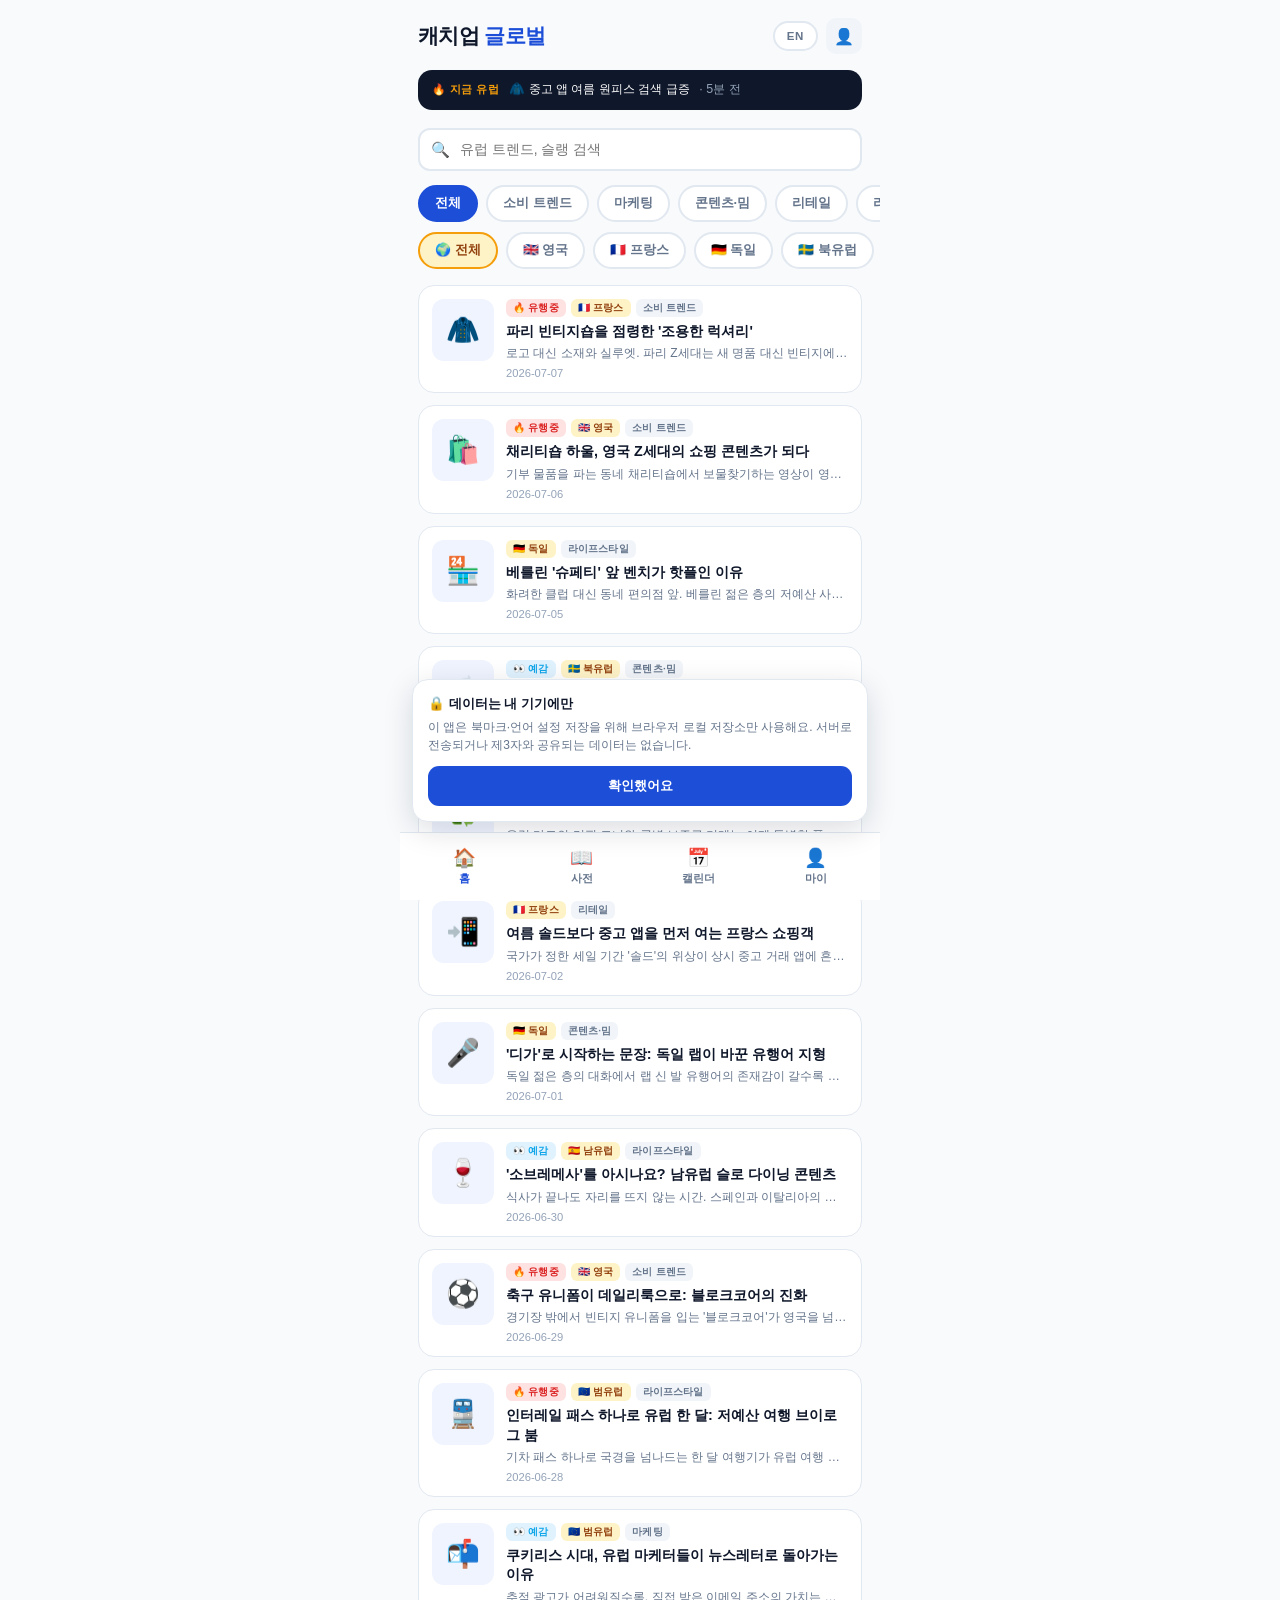
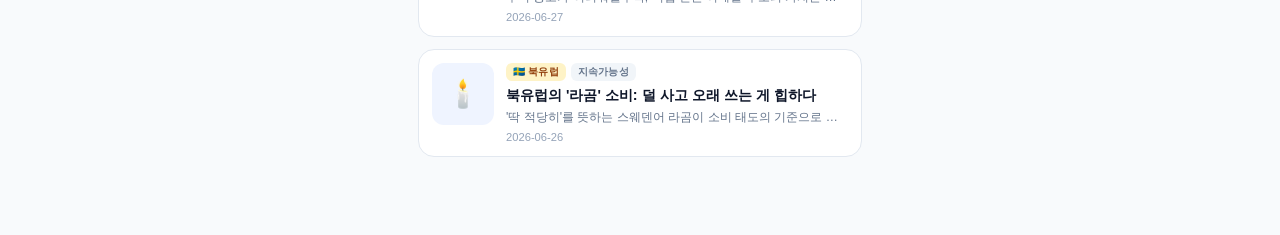
==== index.html @ 6dc8ea6e "Pivot to CatchUp Global: European trend radar with i18n and GDPR UX Reorient the app around global (" ====
<!DOCTYPE html>
<html lang="ko">
<head>
<meta charset="UTF-8"/>
<meta name="viewport" content="width=device-width,initial-scale=1.0,viewport-fit=cover"/>
<title>캐치업 글로벌 — 유럽 트렌드 레이더</title>
<link rel="manifest" href="manifest.json"/>
<meta name="theme-color" content="#1D4ED8"/>
<meta name="description" content="유럽 Z세대 트렌드를 한 곳에서 캐치업하는 글로벌 트렌드 앱. European Gen-Z trend radar."/>
<meta name="apple-mobile-web-app-capable" content="yes"/>
<link rel="icon" href="data:image/svg+xml,<svg xmlns='http://www.w3.org/2000/svg' viewBox='0 0 192 192'><rect width='192' height='192' fill='%231D4ED8' rx='40'/><circle cx='96' cy='96' r='52' fill='none' stroke='white' stroke-width='11' opacity='0.95'/><circle cx='96' cy='96' r='10' fill='white'/><path d='M96 96L138 62' stroke='white' stroke-width='11' stroke-linecap='round'/></svg>"/>
<style>
:root{
  --bg:#F8FAFC; --white:#fff; --black:#0F172A;
  --primary:#1D4ED8; --primary-dark:#1E40AF; --primary-light:#EFF4FF;
  --accent:#F59E0B; --accent-bg:#FEF3C7;
  --info:#0EA5E9; --info-bg:#E0F2FE;
  --gray:#64748B; --gray-light:#F1F5F9; --border:#E2E8F0;
  --font:-apple-system,BlinkMacSystemFont,'Apple SD Gothic Neo','Pretendard','Noto Sans KR','Segoe UI','Malgun Gothic',sans-serif;
}
*,*::before,*::after{box-sizing:border-box;margin:0;padding:0;}
body{font-family:var(--font);background:var(--bg);color:var(--black);min-height:100dvh;-webkit-font-smoothing:antialiased;}
button,input{font-family:var(--font);}
.app{max-width:480px;margin:0 auto;min-height:100dvh;background:var(--bg);display:flex;flex-direction:column;position:relative;}
.view{display:none;flex-direction:column;flex:1;padding-bottom:70px;}
.view.active{display:flex;animation:fadeUp .18s ease;}
@keyframes fadeUp{from{opacity:0;transform:translateY(6px)}to{opacity:1;transform:translateY(0)}}

/* ── HEADER / NAV ── */
.top-hd{padding:18px 18px 0;display:flex;align-items:center;justify-content:space-between;gap:8px;}
.logo{font-size:1.3rem;font-weight:800;letter-spacing:-.03em;flex:1;}
.logo span{color:var(--primary);}
.lang-btn{padding:7px 12px;border-radius:100px;border:2px solid var(--border);background:var(--white);font-size:.72rem;font-weight:800;color:var(--gray);cursor:pointer;letter-spacing:.05em;-webkit-tap-highlight-color:transparent;}
.nav-bar{background:var(--bg);padding:14px 16px 10px;display:flex;align-items:center;gap:10px;position:sticky;top:0;z-index:50;}
.back-btn,.icon-btn{width:36px;height:36px;border-radius:10px;background:var(--gray-light);border:none;cursor:pointer;display:flex;align-items:center;justify-content:center;font-size:1rem;flex-shrink:0;-webkit-tap-highlight-color:transparent;}
.icon-btn.on{background:var(--primary-light);color:var(--primary);}
.nav-title{font-size:1rem;font-weight:700;flex:1;}
.nav-spacer{flex:1;}

/* ── TICKER ── */
.ticker-wrap{margin:16px 18px 4px;background:var(--black);border-radius:14px;padding:11px 14px;display:flex;align-items:center;gap:10px;overflow:hidden;cursor:pointer;}
.ticker-label{font-size:.68rem;font-weight:700;color:var(--accent);letter-spacing:.04em;flex-shrink:0;white-space:nowrap;}
.ticker-track{flex:1;overflow:hidden;position:relative;height:18px;}
.ticker-item{position:absolute;inset:0;color:#fff;font-size:.78rem;font-weight:500;white-space:nowrap;overflow:hidden;text-overflow:ellipsis;opacity:0;transition:opacity .4s ease;}
.ticker-item.show{opacity:1;}
.ticker-time{color:#94A3B8;margin-left:6px;}

/* ── SEARCH ── */
.search-area{padding:14px 18px 0;display:flex;gap:8px;}
.search-wrap{flex:1;position:relative;}
.search-inp{width:100%;padding:12px 14px 12px 40px;border-radius:12px;border:2px solid var(--border);font-size:.86rem;background:var(--white);color:var(--black);outline:none;transition:border-color .2s;}
.search-inp:focus{border-color:var(--primary);}
.search-icon-l{position:absolute;left:13px;top:50%;transform:translateY(-50%);color:var(--gray);pointer-events:none;font-size:.95rem;}

/* ── CHIP ROWS ── */
.cat-scroll{display:flex;gap:8px;padding:14px 18px 2px;overflow-x:auto;scrollbar-width:none;-webkit-overflow-scrolling:touch;}
.cat-scroll::-webkit-scrollbar{display:none;}
.cat-chip{flex-shrink:0;padding:8px 15px;border-radius:100px;border:2px solid var(--border);background:var(--white);font-size:.8rem;font-weight:600;color:var(--gray);cursor:pointer;white-space:nowrap;-webkit-tap-highlight-color:transparent;transition:all .15s;}
.cat-chip.sel{border-color:var(--primary);background:var(--primary);color:#fff;}
.region-scroll{padding-top:8px;}
.region-scroll .cat-chip.sel{border-color:var(--accent);background:var(--accent-bg);color:#92400E;}

/* ── ARTICLE LIST ── */
.list-wrap{padding:14px 18px 8px;display:flex;flex-direction:column;gap:12px;}
.art-card{display:flex;gap:12px;background:var(--white);border:1px solid var(--border);border-radius:16px;padding:13px;cursor:pointer;-webkit-tap-highlight-color:transparent;transition:transform .1s;}
.art-card:active{transform:scale(.98);}
.art-thumb{width:62px;height:62px;border-radius:12px;background:var(--primary-light);display:flex;align-items:center;justify-content:center;font-size:1.7rem;flex-shrink:0;}
.art-body{flex:1;min-width:0;}
.art-badges{display:flex;gap:5px;margin-bottom:5px;flex-wrap:wrap;}
.badge{font-size:.62rem;font-weight:700;padding:2px 7px;border-radius:6px;letter-spacing:.02em;}
.badge-hot{background:#FEE2E2;color:#DC2626;}
.badge-rising{background:var(--info-bg);color:var(--info);}
.badge-cat{background:var(--gray-light);color:var(--gray);}
.badge-region{background:var(--accent-bg);color:#92400E;}
.art-title{font-size:.9rem;font-weight:700;line-height:1.35;margin-bottom:4px;overflow:hidden;display:-webkit-box;-webkit-line-clamp:2;-webkit-box-orient:vertical;}
.art-summary{font-size:.76rem;color:var(--gray);line-height:1.4;overflow:hidden;display:-webkit-box;-webkit-line-clamp:1;-webkit-box-orient:vertical;margin-bottom:5px;}
.art-meta{font-size:.7rem;color:#94A3B8;}
.empty-state{padding:40px 20px;text-align:center;color:var(--gray);font-size:.85rem;line-height:1.6;}

/* ── ARTICLE DETAIL ── */
.art-detail{padding:6px 20px 24px;}
.detail-cat{display:inline-block;font-size:.72rem;font-weight:700;color:var(--primary);background:var(--primary-light);padding:4px 10px;border-radius:8px;margin-bottom:12px;margin-right:6px;}
.detail-region{display:inline-block;font-size:.72rem;font-weight:700;color:#92400E;background:var(--accent-bg);padding:4px 10px;border-radius:8px;margin-bottom:12px;margin-right:6px;}
.detail-title{font-size:1.35rem;font-weight:800;line-height:1.35;margin-bottom:8px;}
.detail-meta{font-size:.76rem;color:var(--gray);margin-bottom:18px;}
.detail-thumb{width:100%;height:160px;border-radius:16px;background:var(--primary-light);display:flex;align-items:center;justify-content:center;font-size:3.4rem;margin-bottom:18px;}
.detail-body p{font-size:.9rem;line-height:1.75;color:#1E293B;margin-bottom:14px;}
.tag-row{display:flex;flex-wrap:wrap;gap:7px;margin-top:8px;margin-bottom:22px;}
.tag-chip{font-size:.74rem;color:var(--primary);background:var(--primary-light);padding:5px 11px;border-radius:100px;font-weight:600;}
.section-label{font-size:.78rem;font-weight:700;color:var(--gray);margin:0 20px 10px;letter-spacing:.02em;}

/* ── DICTIONARY ── */
.dict-list{padding:6px 18px 8px;display:flex;flex-direction:column;gap:10px;}
.dict-card{background:var(--white);border:1px solid var(--border);border-radius:14px;padding:14px;cursor:pointer;-webkit-tap-highlight-color:transparent;}
.dict-term-row{display:flex;align-items:center;gap:8px;}
.dict-term{font-size:1rem;font-weight:800;color:var(--primary);}
.dict-tag{font-size:.65rem;font-weight:700;color:var(--gray);background:var(--gray-light);padding:2px 8px;border-radius:6px;}
.dict-meaning{font-size:.8rem;color:#334155;margin-top:5px;line-height:1.5;overflow:hidden;display:-webkit-box;-webkit-line-clamp:2;-webkit-box-orient:vertical;}
.dict-detail{margin-top:10px;padding-top:10px;border-top:1px solid var(--border);display:none;}
.dict-card.open .dict-detail{display:block;}
.dict-detail-row{font-size:.78rem;margin-bottom:8px;line-height:1.55;}
.dict-detail-label{font-weight:700;color:var(--gray);margin-right:4px;}
.dict-save-btn{margin-top:6px;font-size:.75rem;font-weight:700;color:var(--primary);background:var(--primary-light);border:none;padding:7px 12px;border-radius:9px;cursor:pointer;}
.dict-save-btn.on{background:var(--primary);color:#fff;}

/* ── CALENDAR ── */
.cal-nav{display:flex;align-items:center;justify-content:space-between;padding:8px 18px 4px;}
.cal-nav-btn{width:34px;height:34px;border-radius:9px;background:var(--gray-light);border:none;font-size:1rem;cursor:pointer;}
.cal-month-label{font-size:1.02rem;font-weight:800;}
.cal-grid{display:grid;grid-template-columns:repeat(7,1fr);gap:4px;padding:12px 18px;}
.cal-dow{font-size:.68rem;color:var(--gray);text-align:center;font-weight:700;padding-bottom:4px;}
.cal-cell{aspect-ratio:1;display:flex;flex-direction:column;align-items:center;justify-content:center;border-radius:10px;font-size:.78rem;font-weight:600;cursor:default;position:relative;}
.cal-cell.has-day{cursor:pointer;}
.cal-cell.today{background:var(--primary);color:#fff;}
.cal-cell.sel:not(.today){background:var(--primary-light);color:var(--primary);}
.cal-dot{width:5px;height:5px;border-radius:50%;background:var(--accent);position:absolute;bottom:6px;}
.cal-cell.today .cal-dot{background:#fff;}
.cal-events{padding:6px 18px 8px;display:flex;flex-direction:column;gap:10px;}
.cal-event-card{display:flex;gap:12px;background:var(--white);border:1px solid var(--border);border-radius:13px;padding:12px;}
.cal-event-date{flex-shrink:0;width:44px;text-align:center;}
.cal-event-date .d{font-size:1.1rem;font-weight:800;color:var(--primary);line-height:1;}
.cal-event-date .m{font-size:.65rem;color:var(--gray);font-weight:600;}
.cal-event-body .t{font-size:.85rem;font-weight:700;margin-bottom:3px;}
.cal-event-body .desc{font-size:.76rem;color:var(--gray);line-height:1.4;}

/* ── MY PAGE ── */
.my-hd{padding:24px 20px 6px;}
.my-title{font-size:1.3rem;font-weight:800;margin-bottom:4px;}
.my-sub{font-size:.8rem;color:var(--gray);}
.my-tabs{display:flex;gap:0;padding:16px 18px 0;border-bottom:1px solid var(--border);margin-top:10px;}
.my-tab{padding:8px 4px;margin-right:20px;border:none;background:transparent;font-size:.84rem;font-weight:700;color:var(--gray);cursor:pointer;border-bottom:2.5px solid transparent;margin-bottom:-1px;}
.my-tab.active{color:var(--primary);border-bottom-color:var(--primary);}
.nl-card{margin:16px 18px;background:linear-gradient(135deg,var(--primary),#60A5FA);border-radius:16px;padding:18px;color:#fff;}
.nl-title{font-size:.96rem;font-weight:800;margin-bottom:4px;}
.nl-sub{font-size:.76rem;opacity:.9;margin-bottom:12px;line-height:1.4;}
.nl-row{display:flex;gap:8px;}
.nl-inp{flex:1;min-width:0;padding:10px 12px;border-radius:10px;border:none;font-size:.8rem;outline:none;}
.nl-btn{padding:10px 16px;border-radius:10px;border:none;background:#fff;color:var(--primary);font-weight:800;font-size:.8rem;cursor:pointer;flex-shrink:0;}
.nl-consent{display:flex;align-items:flex-start;gap:8px;margin-top:10px;font-size:.7rem;line-height:1.45;opacity:.92;cursor:pointer;}
.nl-consent input{margin-top:2px;accent-color:#fff;}
.nl-status{margin-top:10px;font-size:.78rem;font-weight:700;background:rgba(255,255,255,.18);padding:8px 10px;border-radius:9px;}
.nl-unsub{display:none;margin-top:8px;background:transparent;border:none;color:rgba(255,255,255,.75);font-size:.72rem;font-weight:600;cursor:pointer;text-decoration:underline;}

/* ── BOARD ── */
.board-list{padding:8px 18px;display:flex;flex-direction:column;gap:9px;}
.board-card{display:flex;align-items:center;gap:12px;background:var(--black);border-radius:13px;padding:13px 15px;color:#fff;cursor:pointer;-webkit-tap-highlight-color:transparent;}
.board-rank{font-size:.82rem;font-weight:800;color:var(--accent);width:20px;flex-shrink:0;}
.board-body{flex:1;min-width:0;}
.board-text{font-size:.84rem;font-weight:600;line-height:1.4;}
.board-time{font-size:.7rem;color:#94A3B8;margin-top:2px;}
.board-arrow{color:#64748B;font-size:.85rem;flex-shrink:0;}
.board-hint{padding:4px 20px 0;font-size:.74rem;color:var(--gray);}

/* ── BOTTOM NAV ── */
.bottom-nav{position:fixed;bottom:0;left:0;right:0;max-width:480px;margin:0 auto;background:var(--white);border-top:1px solid var(--border);display:flex;padding:8px 6px calc(8px + env(safe-area-inset-bottom));z-index:200;}
.bn-btn{flex:1;display:flex;flex-direction:column;align-items:center;gap:3px;background:transparent;border:none;padding:6px 0;cursor:pointer;color:var(--gray);font-size:.66rem;font-weight:600;-webkit-tap-highlight-color:transparent;}
.bn-btn .ic{font-size:1.15rem;}
.bn-btn.active{color:var(--primary);}

/* ── CONSENT BANNER ── */
.consent-banner{position:fixed;bottom:78px;left:12px;right:12px;max-width:456px;margin:0 auto;background:var(--white);border:1px solid var(--border);border-radius:16px;padding:15px;box-shadow:0 8px 30px rgba(15,23,42,.14);z-index:400;display:none;}
.consent-banner.show{display:block;animation:fadeUp .25s ease;}
.cb-title{font-size:.84rem;font-weight:800;margin-bottom:5px;}
.cb-text{font-size:.75rem;color:var(--gray);line-height:1.55;margin-bottom:11px;}
.cb-btn{width:100%;padding:11px;border-radius:11px;border:none;background:var(--primary);color:#fff;font-size:.82rem;font-weight:800;cursor:pointer;}

/* ── TOAST ── */
.toast{position:fixed;bottom:82px;left:50%;transform:translateX(-50%) translateY(10px);background:var(--black);color:#fff;padding:10px 18px;border-radius:100px;font-size:.8rem;font-weight:600;opacity:0;pointer-events:none;transition:all .25s ease;z-index:500;white-space:nowrap;}
.toast.show{opacity:1;transform:translateX(-50%) translateY(0);}
</style>
</head>
<body>
<div class="app" id="app">

  <!-- HOME -->
  <div class="view active" id="view-home">
    <div class="top-hd">
      <div class="logo" data-i18n-html="logo"></div>
      <button class="lang-btn" id="lang-btn" aria-label="language" onclick="toggleLang()"></button>
      <button class="icon-btn" aria-label="my page" onclick="go('my')">👤</button>
    </div>
    <div class="ticker-wrap" role="button" aria-label="micro trend board" onclick="go('board')">
      <div class="ticker-label" data-i18n="tickerLabel"></div>
      <div class="ticker-track" id="ticker-track"></div>
    </div>
    <div class="search-area">
      <div class="search-wrap">
        <span class="search-icon-l">🔍</span>
        <input class="search-inp" id="search-inp" data-i18n-ph="searchPh" onkeydown="if(event.key==='Enter')doSearch()"/>
      </div>
    </div>
    <div class="cat-scroll" id="cat-scroll"></div>
    <div class="cat-scroll region-scroll" id="region-scroll"></div>
    <div class="list-wrap" id="home-list"></div>
  </div>

  <!-- SEARCH RESULTS -->
  <div class="view" id="view-search">
    <div class="nav-bar">
      <button class="back-btn" aria-label="back" onclick="go('home')">←</button>
      <div class="search-wrap">
        <span class="search-icon-l">🔍</span>
        <input class="search-inp" id="search-inp2" data-i18n-ph="searchPh" onkeydown="if(event.key==='Enter')doSearch()"/>
      </div>
    </div>
    <div class="section-label" id="search-summary"></div>
    <div class="list-wrap" id="search-art-list"></div>
    <div class="section-label" id="search-dict-label" style="display:none;" data-i18n="dictTitle"></div>
    <div class="dict-list" id="search-dict-list"></div>
  </div>

  <!-- ARTICLE DETAIL -->
  <div class="view" id="view-article">
    <div class="nav-bar">
      <button class="back-btn" aria-label="back" onclick="goBack()">←</button>
      <div class="nav-spacer"></div>
      <button class="icon-btn" id="bookmark-btn" aria-label="bookmark" onclick="toggleBookmark()">🔖</button>
    </div>
    <div class="art-detail" id="article-content"></div>
    <div class="section-label" data-i18n="relatedLabel"></div>
    <div class="list-wrap" id="related-list"></div>
  </div>

  <!-- DICTIONARY -->
  <div class="view" id="view-dictionary">
    <div class="nav-bar">
      <div class="nav-title" data-i18n="dictTitle"></div>
    </div>
    <div class="search-area" style="padding-bottom:0;">
      <div class="search-wrap">
        <span class="search-icon-l">🔍</span>
        <input class="search-inp" id="dict-search-inp" data-i18n-ph="dictSearchPh" oninput="renderDictionary()"/>
      </div>
    </div>
    <div class="cat-scroll" id="dict-cat-scroll"></div>
    <div class="dict-list" id="dict-list"></div>
  </div>

  <!-- CALENDAR -->
  <div class="view" id="view-calendar">
    <div class="nav-bar">
      <div class="nav-title" data-i18n="calTitle"></div>
    </div>
    <div class="cal-nav">
      <button class="cal-nav-btn" aria-label="previous month" onclick="shiftMonth(-1)">‹</button>
      <div class="cal-month-label" id="cal-month-label"></div>
      <button class="cal-nav-btn" aria-label="next month" onclick="shiftMonth(1)">›</button>
    </div>
    <div class="cal-grid" id="cal-grid"></div>
    <div class="section-label" data-i18n="upcoming"></div>
    <div class="cal-events" id="cal-events"></div>
  </div>

  <!-- MICRO TREND BOARD -->
  <div class="view" id="view-board">
    <div class="nav-bar">
      <button class="back-btn" aria-label="back" onclick="go('home')">←</button>
      <div class="nav-title" data-i18n="boardTitle"></div>
    </div>
    <div class="board-hint" data-i18n="boardHint"></div>
    <div class="board-list" id="board-list"></div>
  </div>

  <!-- MY PAGE -->
  <div class="view" id="view-my">
    <div class="my-hd">
      <div class="my-title" data-i18n="myTitle"></div>
      <div class="my-sub" id="my-sub-stat"></div>
    </div>
    <div class="nl-card">
      <div class="nl-title" data-i18n="nlTitle"></div>
      <div class="nl-sub" data-i18n="nlSub"></div>
      <div id="nl-form">
        <div class="nl-row">
          <input class="nl-inp" id="nl-email" type="email" data-i18n-ph="nlPh"/>
          <button class="nl-btn" onclick="subscribeNewsletter()" data-i18n="nlBtn"></button>
        </div>
        <label class="nl-consent"><input type="checkbox" id="nl-consent-chk"/><span data-i18n="nlConsent"></span></label>
      </div>
      <div class="nl-status" id="nl-status" style="display:none;"></div>
      <button class="nl-unsub" id="nl-unsub" onclick="unsubscribeNewsletter()" data-i18n="nlUnsub"></button>
    </div>
    <div class="my-tabs">
      <button class="my-tab active" data-tab="bookmarks" onclick="switchMyTab('bookmarks')" data-i18n="tabBookmarks"></button>
      <button class="my-tab" data-tab="terms" onclick="switchMyTab('terms')" data-i18n="tabTerms"></button>
      <button class="my-tab" data-tab="history" onclick="switchMyTab('history')" data-i18n="tabHistory"></button>
    </div>
    <div class="list-wrap" id="my-bookmarks-list"></div>
    <div class="dict-list" id="my-terms-list" style="display:none;padding:14px 18px 8px;"></div>
    <div class="list-wrap" id="my-history-list" style="display:none;"></div>
  </div>

  <div class="bottom-nav">
    <button class="bn-btn active" data-view="home" onclick="go('home')"><span class="ic">🏠</span><span data-i18n="navHome"></span></button>
    <button class="bn-btn" data-view="dictionary" onclick="go('dictionary')"><span class="ic">📖</span><span data-i18n="navDict"></span></button>
    <button class="bn-btn" data-view="calendar" onclick="go('calendar')"><span class="ic">📅</span><span data-i18n="navCal"></span></button>
    <button class="bn-btn" data-view="my" onclick="go('my')"><span class="ic">👤</span><span data-i18n="navMy"></span></button>
  </div>

  <div class="consent-banner" id="consent-banner">
    <div class="cb-title" data-i18n="cbTitle"></div>
    <div class="cb-text" data-i18n="cbText"></div>
    <button class="cb-btn" id="consent-accept" onclick="acceptConsent()" data-i18n="cbBtn"></button>
  </div>

  <div class="toast" id="toast"></div>
</div>

<script>
/* ============ I18N STRINGS ============ */
const STRINGS = {
ko:{
  logo:"캐치업 <span>글로벌</span>", tickerLabel:"🔥 지금 유럽",
  searchPh:"유럽 트렌드, 슬랭 검색", dictSearchPh:"슬랭 사전에서 검색",
  navHome:"홈", navDict:"사전", navCal:"캘린더", navMy:"마이",
  dictTitle:"유럽 슬랭 사전", calTitle:"유럽 이슈 캘린더", boardTitle:"마이크로 트렌드 전광판",
  boardHint:"지금 유럽에서 감지된 작은 유행들 · 눌러서 관련 트렌드 검색",
  upcoming:"📌 다가오는 이슈", relatedLabel:"관련 트렌드", myTitle:"마이페이지",
  tabBookmarks:"북마크한 글", tabTerms:"저장한 단어", tabHistory:"최근 본 글",
  nlTitle:"📬 위클리 유럽 트렌드 레터", nlSub:"매주 화요일, 이번 주 유럽에서 놓치면 안 될 트렌드를 정리해 보내드려요.",
  nlPh:"이메일 주소", nlBtn:"구독", nlUnsub:"구독 해지",
  nlConsent:"개인정보 처리방침에 따라 이메일 수신에 동의합니다. 언제든 해지할 수 있어요. (GDPR)",
  nlStatus:(email)=>`✅ ${email} 로 매주 화요일 트렌드 레터가 발송돼요`,
  cbTitle:"🔒 데이터는 내 기기에만", cbText:"이 앱은 북마크·언어 설정 저장을 위해 브라우저 로컬 저장소만 사용해요. 서버로 전송되거나 제3자와 공유되는 데이터는 없습니다.",
  cbBtn:"확인했어요",
  badgeHot:"🔥 유행중", badgeRising:"👀 예감", allChip:"전체",
  byline:"캐치업 글로벌 트렌드팀",
  emptyCat:"해당 조건의 콘텐츠가 아직 없어요.", emptySearch:"일치하는 트렌드가 없어요.",
  emptyDict:"일치하는 단어가 없어요.", emptyCalDay:"해당 날짜에 등록된 이슈가 없어요.",
  emptyBm:"아직 북마크한 트렌드가 없어요.<br>마음에 드는 글을 저장해보세요!", emptyTerms:"아직 저장한 단어가 없어요.", emptyHist:"최근 본 글이 없어요.",
  emptyRelated:"관련 트렌드가 없어요.",
  searchSummary:(q,n)=>`"${q}" 검색 결과 · 트렌드 ${n}건`,
  toastSearchEmpty:"검색어를 입력해주세요", toastBmOn:"북마크에 저장했어요", toastBmOff:"북마크를 해제했어요",
  toastTermOn:"사전 단어를 저장했어요", toastTermOff:"저장한 단어에서 제거했어요",
  toastEmail:"올바른 이메일을 입력해주세요", toastConsent:"수신 동의에 체크해주세요",
  toastSub:"구독 완료! 매주 화요일에 만나요 📬", toastUnsub:"구독을 해지했어요",
  saveTerm:"+ 단어 저장", savedTerm:"✓ 저장됨", originLabel:"유래", exampleLabel:"예문",
  myStat:(b,t,h)=>`북마크 ${b} · 저장한 단어 ${t} · 최근 본 글 ${h}`,
  monthLabel:(y,m)=>`${y}년 ${m+1}월`, dow:['일','월','화','수','목','금','토'],
  monthNames:['1월','2월','3월','4월','5월','6월','7월','8월','9월','10월','11월','12월'],
  detected:"감지"
},
en:{
  logo:"CatchUp <span>Global</span>", tickerLabel:"🔥 EU NOW",
  searchPh:"Search European trends & slang", dictSearchPh:"Search the slang dictionary",
  navHome:"Home", navDict:"Slang", navCal:"Calendar", navMy:"My",
  dictTitle:"European Slang Dictionary", calTitle:"European Issue Calendar", boardTitle:"Micro-Trend Board",
  boardHint:"Small trends detected across Europe right now · tap to search",
  upcoming:"📌 Upcoming issues", relatedLabel:"Related trends", myTitle:"My Page",
  tabBookmarks:"Bookmarks", tabTerms:"Saved terms", tabHistory:"History",
  nlTitle:"📬 Weekly European Trend Letter", nlSub:"Every Tuesday, the European trends you can't afford to miss — in one email.",
  nlPh:"Email address", nlBtn:"Subscribe", nlUnsub:"Unsubscribe",
  nlConsent:"I consent to receiving emails under the privacy policy. You can unsubscribe anytime. (GDPR)",
  nlStatus:(email)=>`✅ Trend letter will be sent to ${email} every Tuesday`,
  cbTitle:"🔒 Your data stays on your device", cbText:"This app only uses your browser's local storage to save bookmarks and language settings. Nothing is sent to a server or shared with third parties.",
  cbBtn:"Got it",
  badgeHot:"🔥 Trending", badgeRising:"👀 On the rise", allChip:"All",
  byline:"CatchUp Global Trend Desk",
  emptyCat:"No content matches these filters yet.", emptySearch:"No matching trends.",
  emptyDict:"No matching terms.", emptyCalDay:"No issues on this date.",
  emptyBm:"No bookmarked trends yet.<br>Save articles you like!", emptyTerms:"No saved terms yet.", emptyHist:"No recently viewed articles.",
  emptyRelated:"No related trends.",
  searchSummary:(q,n)=>`Results for "${q}" · ${n} trend${n===1?'':'s'}`,
  toastSearchEmpty:"Enter a search term", toastBmOn:"Saved to bookmarks", toastBmOff:"Removed from bookmarks",
  toastTermOn:"Term saved", toastTermOff:"Removed from saved terms",
  toastEmail:"Please enter a valid email", toastConsent:"Please tick the consent box",
  toastSub:"Subscribed! See you on Tuesday 📬", toastUnsub:"Unsubscribed",
  saveTerm:"+ Save term", savedTerm:"✓ Saved", originLabel:"Origin", exampleLabel:"Example",
  myStat:(b,t,h)=>`${b} bookmarks · ${t} saved terms · ${h} viewed`,
  monthLabel:(y,m)=>`${['January','February','March','April','May','June','July','August','September','October','November','December'][m]} ${y}`,
  dow:['S','M','T','W','T','F','S'],
  monthNames:['Jan','Feb','Mar','Apr','May','Jun','Jul','Aug','Sep','Oct','Nov','Dec'],
  detected:"detected"
}
};

/* ============ TAXONOMY ============ */
const CATEGORIES = [
{id:'consumer',ko:'소비 트렌드',en:'Consumer'},
{id:'marketing',ko:'마케팅',en:'Marketing'},
{id:'content',ko:'콘텐츠·밈',en:'Content & Memes'},
{id:'retail',ko:'리테일',en:'Retail'},
{id:'lifestyle',ko:'라이프스타일',en:'Lifestyle'},
{id:'sustain',ko:'지속가능성',en:'Sustainability'}
];
const REGIONS = [
{id:'uk',flag:'🇬🇧',ko:'영국',en:'UK'},
{id:'fr',flag:'🇫🇷',ko:'프랑스',en:'France'},
{id:'de',flag:'🇩🇪',ko:'독일',en:'Germany'},
{id:'nordics',flag:'🇸🇪',ko:'북유럽',en:'Nordics'},
{id:'south',flag:'🇪🇸',ko:'남유럽',en:'Southern EU'},
{id:'eu',flag:'🇪🇺',ko:'범유럽',en:'Pan-EU'}
];
const catById = id=>CATEGORIES.find(c=>c.id===id);
const regionById = id=>REGIONS.find(r=>r.id===id);

/* ============ ARTICLES ============ */
const ARTICLES = [
{id:1,cat:'consumer',region:'fr',badge:'hot',date:'2026-07-07',emoji:'🧥',
 tags:{ko:['조용한럭셔리','빈티지','파리'],en:['quietluxury','vintage','Paris']},
 ko:{title:"파리 빈티지숍을 점령한 '조용한 럭셔리'",
  summary:"로고 대신 소재와 실루엣. 파리 Z세대는 새 명품 대신 빈티지에서 조용한 럭셔리를 찾는다.",
  body:["파리의 빈티지 숍과 중고 마켓에서 로고가 드러나지 않는 고급 소재의 옷을 찾는 젊은 손님이 늘고 있다. 브랜드를 과시하기보다 아는 사람만 알아보는 절제된 스타일이 지지를 얻는 분위기다.","이 흐름은 새 제품 구매보다 빈티지 발굴을 '취향의 증명'으로 여기는 소비 문화와 맞닿아 있다. 희소한 아카이브 아이템을 찾아내는 과정 자체가 콘텐츠로 공유된다.","럭셔리 브랜드들도 아카이브 재발매와 수선 서비스를 강화하며, 소유의 과시가 아닌 '오래 입는 안목'을 강조하는 메시지로 이동하고 있다."]},
 en:{title:"Quiet luxury takes over Paris vintage shops",
  summary:"Fabric and silhouette over logos — Parisian Gen-Z hunts vintage racks instead of buying new designer pieces.",
  body:["Vintage boutiques and flea markets across Paris report more young shoppers seeking logo-free pieces in premium fabrics. The mood favours understated style that only insiders recognise, over conspicuous branding.","The shift ties into a culture where unearthing a vintage find counts as proof of taste more than buying new. The hunt for rare archive pieces has itself become shareable content.","Luxury houses are responding with archive re-releases and repair services, moving their messaging from ownership display toward 'the eye to wear things long'."]}},
{id:2,cat:'consumer',region:'uk',badge:'hot',date:'2026-07-06',emoji:'🛍️',
 tags:{ko:['채리티숍','중고','하울'],en:['charityshop','secondhand','haul']},
 ko:{title:"채리티숍 하울, 영국 Z세대의 쇼핑 콘텐츠가 되다",
  summary:"기부 물품을 파는 동네 채리티숍에서 보물찾기하는 영상이 영국 숏폼을 채우고 있다.",
  body:["영국 곳곳의 채리티숍(기부 물품 중고 매장)에서 단돈 몇 파운드로 찾아낸 아이템을 소개하는 '하울' 영상이 꾸준히 인기다. 낮은 가격과 의외의 발견이 콘텐츠의 핵심 재미다.","기부 기반 소비라는 점에서 죄책감 없는 쇼핑으로 받아들여지고, 환경 부담을 줄인다는 명분도 함께 소비된다.","일부 채리티 단체는 인기 크리에이터와 협업해 매장 방문을 유도하는 캠페인을 열며, 기부 순환 구조 자체를 마케팅 자산으로 활용하기 시작했다."]},
 en:{title:"Charity shop hauls become the UK's favourite shopping content",
  summary:"Treasure-hunt videos filmed in local charity shops are filling British short-form feeds.",
  body:["Haul videos showcasing finds bought for a few pounds at charity shops keep trending across the UK. Low prices and unexpected discoveries are the core entertainment.","Because purchases fund good causes, the format reads as guilt-free shopping — with the lighter environmental footprint consumed as part of the story.","Some charities now partner with popular creators to drive store visits, turning the donation-resale loop itself into a marketing asset."]}},
{id:3,cat:'lifestyle',region:'de',badge:null,date:'2026-07-05',emoji:'🏪',
 tags:{ko:['슈페티','베를린','동네문화'],en:['Späti','Berlin','streetculture']},
 ko:{title:"베를린 '슈페티' 앞 벤치가 핫플인 이유",
  summary:"화려한 클럽 대신 동네 편의점 앞. 베를린 젊은 층의 저예산 사교 문화가 주목받고 있다.",
  body:["베를린의 심야 편의점 '슈페티(Späti)' 앞 벤치에서 음료 한 병을 놓고 시간을 보내는 문화가 다시 조명받고 있다. 물가 부담 속에서 저렴하게 어울릴 수 있는 공간이기 때문이다.","클럽이나 바 대신 슈페티 앞에서 만나는 모습은 '꾸미지 않은 진짜 베를린'을 상징하는 이미지로 소비되며, 여행자들의 체험 콘텐츠로도 확산 중이다.","로컬 음료 브랜드들은 슈페티 냉장고 진열을 겨냥한 마케팅과 한정판 협업을 늘리며 이 문화에 올라타고 있다."]},
 en:{title:"Why the bench outside a Berlin Späti is the new hotspot",
  summary:"Skip the club, meet at the corner shop — Berlin's low-budget social ritual is having a moment.",
  body:["Hanging out on the bench outside a Späti — Berlin's late-night corner shop — with a single bottled drink is back in the spotlight, as rising prices make it the affordable way to socialise.","Meeting at the Späti instead of a bar has become shorthand for 'real, unpolished Berlin', and travellers now film the ritual as an experience of its own.","Local drink brands are leaning in, competing for Späti fridge space and launching limited collabs aimed at the culture."]}},
{id:4,cat:'content',region:'nordics',badge:'rising',date:'2026-07-04',emoji:'☕',
 tags:{ko:['피카','슬로콘텐츠','휴식'],en:['fika','slowcontent','break']},
 ko:{title:"'피카 브레이크' 영상, 느린 콘텐츠의 역주행",
  summary:"커피와 시나몬번, 그리고 아무 일도 일어나지 않는 15분. 스웨덴식 휴식이 콘텐츠가 됐다.",
  body:["스웨덴의 커피 휴식 문화 '피카(fika)'를 그대로 담은 영상이 유럽 전역에서 조용히 조회수를 모으고 있다. 빠른 편집 없이 커피를 내리고 빵을 먹는 과정이 전부다.","자극적인 숏폼에 지친 이용자들이 '함께 쉬는 감각'을 주는 느린 콘텐츠에서 위안을 찾는다는 분석이 나온다.","카페 브랜드와 가구·리빙 브랜드들이 피카 무드를 차용한 광고를 늘리며, '멈춤'을 파는 마케팅이 새 흐름으로 자리잡고 있다."]},
 en:{title:"'Fika break' videos: the slow-content comeback",
  summary:"Coffee, a cinnamon bun, and fifteen minutes where nothing happens — the Swedish pause is now a format.",
  body:["Videos capturing Sweden's fika coffee-break ritual are quietly racking up views across Europe. No fast cuts — just brewing coffee and eating a bun.","Analysts point to fatigue with high-stimulation short-form: slow content offers viewers the feeling of resting together.","Café, furniture and homeware brands are borrowing the fika mood in campaigns, making 'selling the pause' a distinct marketing current."]}},
{id:5,cat:'sustain',region:'eu',badge:'hot',date:'2026-07-03',emoji:'♻️',
 tags:{ko:['리필','보증금반환','제로웨이스트'],en:['refill','deposit','zerowaste']},
 ko:{title:"리필 스테이션과 보증금 반환, 일상이 된 제로웨이스트",
  summary:"유럽 마트의 리필 코너와 공병 보증금 기계는 이제 특별한 풍경이 아니다.",
  body:["세제와 곡물을 용기에 담아 사는 리필 스테이션, 공병을 반납하면 보증금을 돌려주는 기계가 유럽 각국 마트에서 일상적인 풍경이 됐다.","젊은 소비자들에게 이런 절차는 번거로움이 아니라 당연한 매너로 받아들여지며, 리필·반납 인증은 SNS의 흔한 콘텐츠 소재가 됐다.","브랜드들은 리필 전용 패키지와 매장 내 회수 프로그램을 확대하며, 지속가능성을 비용이 아닌 고객 접점으로 다루기 시작했다."]},
 en:{title:"Refill stations and deposit returns: zero-waste goes mundane",
  summary:"Refill corners and bottle-return machines are no longer a novelty in European supermarkets.",
  body:["Refill stations for detergent and grains, and reverse-vending machines that pay back bottle deposits, have become ordinary sights in supermarkets across Europe.","For younger shoppers these routines read as basic manners rather than hassle — and posting a refill or return has become everyday social content.","Brands are expanding refill-ready packaging and in-store take-back schemes, treating sustainability as a customer touchpoint instead of a cost line."]}},
{id:6,cat:'retail',region:'fr',badge:null,date:'2026-07-02',emoji:'📲',
 tags:{ko:['솔드','중고앱','세일'],en:['soldes','secondhand','sale']},
 ko:{title:"여름 솔드보다 중고 앱을 먼저 여는 프랑스 쇼핑객",
  summary:"국가가 정한 세일 기간 '솔드'의 위상이 상시 중고 거래 앱에 흔들리고 있다.",
  body:["프랑스의 여름 정기 세일 '솔드(soldes)' 기간에도, 젊은 소비자 상당수는 매장 대신 중고 거래 앱부터 연다. 세일가보다 싼 중고가가 상시로 존재하기 때문이다.","'세일을 기다린다'는 소비 리듬 자체가 약해지면서, 기간 한정 할인의 심리적 효과가 예전 같지 않다는 평가가 나온다.","리테일러들은 매장 내 중고 코너 운영, 보상판매 프로그램 등 중고 시장을 적으로 두지 않는 전략으로 대응하고 있다."]},
 en:{title:"French shoppers open resale apps before the summer soldes",
  summary:"The state-scheduled sale season is losing ground to always-on secondhand marketplaces.",
  body:["Even during France's regulated summer soldes, many young consumers check resale apps before hitting the shops — secondhand prices undercut sale prices all year round.","With the rhythm of 'waiting for the sale' fading, the psychological pull of time-limited discounts isn't what it used to be.","Retailers are adapting by running in-store secondhand corners and trade-in programmes — treating resale as a channel, not a rival."]}},
{id:7,cat:'content',region:'de',badge:null,date:'2026-07-01',emoji:'🎤',
 tags:{ko:['디가','독일랩','유행어'],en:['Digga','Germanrap','slang']},
 ko:{title:"'디가'로 시작하는 문장: 독일 랩이 바꾼 유행어 지형",
  summary:"독일 젊은 층의 대화에서 랩 신 발 유행어의 존재감이 갈수록 커지고 있다.",
  body:["'디가(Digga)' 같은 호칭에서 시작해, 독일어권 젊은 층의 일상 어휘에 랩 신에서 출발한 표현이 깊숙이 자리잡고 있다.","음악 스트리밍과 숏폼을 타고 확산된 이 언어는 지역과 계층을 넘어 표준 유행어처럼 쓰이며, 매년 '올해의 청소년 언어' 투표의 단골 후보가 된다.","젊은 층을 겨냥한 브랜드 카피에도 이런 표현이 조심스럽게 등장하지만, 맥락 없이 쓰면 오히려 놀림감이 되기 쉬워 균형이 관건이라는 지적이 많다."]},
 en:{title:"Sentences that start with 'Digga': how German rap rewired slang",
  summary:"Rap-scene vocabulary keeps gaining ground in how young German speakers talk.",
  body:["From greetings like 'Digga', expressions born in the German rap scene are now deeply embedded in everyday youth vocabulary.","Carried by streaming and short-form video, the language crosses regions and class lines — and dominates the shortlists of annual 'youth word of the year' votes.","Brand copy aimed at young audiences borrows these words carefully; used out of context they backfire fast, so calibration is everything."]}},
{id:8,cat:'lifestyle',region:'south',badge:'rising',date:'2026-06-30',emoji:'🍷',
 tags:{ko:['소브레메사','아페리티보','슬로다이닝'],en:['sobremesa','aperitivo','slowdining']},
 ko:{title:"'소브레메사'를 아시나요? 남유럽 슬로 다이닝 콘텐츠",
  summary:"식사가 끝나도 자리를 뜨지 않는 시간. 스페인과 이탈리아의 식탁 문화가 동경의 대상이 됐다.",
  body:["식사 후 식탁에 남아 대화를 이어가는 스페인의 '소브레메사', 저녁 전 가볍게 한잔하는 이탈리아의 '아페리티보'가 유럽 전역의 라이프스타일 콘텐츠로 소비되고 있다.","바쁜 도시 생활과 대비되는 '시간을 낭비할 줄 아는 여유'가 로망으로 자리잡으며, 남유럽 식문화를 체험하는 여행 콘텐츠도 함께 늘었다.","음료·식품 브랜드들은 '천천히 즐기는 시간'을 제품 서사에 결합하며 이 정서를 마케팅 언어로 옮기고 있다."]},
 en:{title:"Do you know 'sobremesa'? Southern Europe's slow-dining moment",
  summary:"Lingering at the table after the meal — Spanish and Italian table culture has become aspirational content.",
  body:["Spain's sobremesa — staying at the table talking long after the food is gone — and Italy's pre-dinner aperitivo are being consumed as lifestyle content across Europe.","The 'luxury of wasting time', a counterpoint to hurried city life, has become a shared aspiration, boosting travel content built around southern food culture.","Drinks and food brands are folding 'time enjoyed slowly' into product storytelling, translating the mood into marketing language."]}},
{id:9,cat:'consumer',region:'uk',badge:'hot',date:'2026-06-29',emoji:'⚽',
 tags:{ko:['블로크코어','유니폼패션','레트로'],en:['blokecore','footballshirt','retro']},
 ko:{title:"축구 유니폼이 데일리룩으로: 블로크코어의 진화",
  summary:"경기장 밖에서 빈티지 유니폼을 입는 '블로크코어'가 영국을 넘어 유럽 패션 신을 물들이고 있다.",
  body:["빈티지 축구 유니폼에 청바지를 매치하는 '블로크코어(blokecore)' 스타일이 영국을 시작으로 유럽 전역의 스트리트 패션에 자리잡았다.","희소한 시즌의 유니폼일수록 가치가 올라가면서 리셀 시장도 함께 커졌고, 유니폼은 팀 응원 도구를 넘어 취향의 아카이브가 됐다.","스포츠 브랜드와 구단들은 레트로 디자인 재발매와 패션 브랜드 협업으로 이 수요에 대응하며, 유니폼을 시즌 상품이 아닌 패션 아이템으로 다루기 시작했다."]},
 en:{title:"Football shirts as daily wear: blokecore levels up",
  summary:"Wearing vintage kits far from the stadium, blokecore has spread from the UK across European fashion.",
  body:["Pairing vintage football shirts with jeans — blokecore — has settled into street fashion across Europe, starting from the UK.","Shirts from rare seasons keep appreciating, growing the resale market; a kit is now a taste archive, not just supporter gear.","Sports brands and clubs are answering with retro re-issues and fashion collabs, treating shirts as fashion items rather than seasonal merchandise."]}},
{id:10,cat:'lifestyle',region:'eu',badge:'hot',date:'2026-06-28',emoji:'🚆',
 tags:{ko:['인터레일','저예산여행','기차여행'],en:['interrail','budgettravel','railtrip']},
 ko:{title:"인터레일 패스 하나로 유럽 한 달: 저예산 여행 브이로그 붐",
  summary:"기차 패스 하나로 국경을 넘나드는 한 달 여행기가 유럽 여행 콘텐츠의 표준 포맷이 됐다.",
  body:["유럽 철도를 자유롭게 이용하는 인터레일 패스로 여러 나라를 도는 저예산 여행 브이로그가 여름마다 쏟아진다. 야간열차와 호스텔, 마트 장보기가 콘텐츠의 단골 장면이다.","비행기 대신 기차를 택하는 선택은 비용 절감과 함께 탄소 배출을 줄인다는 명분을 얹어 '가치 있는 절약'으로 소비된다.","철도 사업자와 여행 플랫폼들은 젊은 여행자 대상 할인 패스와 루트 추천 콘텐츠를 강화하며 이 흐름을 키우고 있다."]},
 en:{title:"A month across Europe on one Interrail pass: the budget-travel vlog boom",
  summary:"Border-hopping month-long rail trips have become the default format of European travel content.",
  body:["Every summer brings a wave of budget vlogs touring Europe on an Interrail pass. Night trains, hostels and supermarket runs are the format's signature scenes.","Choosing rail over flights doubles as thrift and as lower-carbon virtue — consumed together as 'saving that means something'.","Rail operators and travel platforms are feeding the wave with youth passes and route-planning content."]}},
{id:11,cat:'marketing',region:'eu',badge:'rising',date:'2026-06-27',emoji:'📬',
 tags:{ko:['쿠키리스','뉴스레터','GDPR'],en:['cookieless','newsletter','GDPR']},
 ko:{title:"쿠키리스 시대, 유럽 마케터들이 뉴스레터로 돌아가는 이유",
  summary:"추적 광고가 어려워질수록, 직접 받은 이메일 주소의 가치는 올라간다.",
  body:["GDPR을 비롯한 유럽의 개인정보 규제와 서드파티 쿠키 축소로 정밀 타겟팅 광고의 입지가 좁아지면서, 마케터들이 뉴스레터 같은 자체 채널로 눈을 돌리고 있다.","이용자가 스스로 동의하고 구독한 이메일은 규제 리스크가 적으면서도 높은 도달률을 보장하는 채널로 재평가받는 중이다.","개성 있는 큐레이션과 필자의 목소리를 앞세운 인디 뉴스레터들이 성장하면서, 브랜드들도 '광고 같지 않은 구독 콘텐츠' 실험을 늘리고 있다."]},
 en:{title:"Why European marketers are going back to newsletters in the cookieless era",
  summary:"As tracking gets harder, an email address given willingly is worth more than ever.",
  body:["With GDPR-era privacy rules and the decline of third-party cookies squeezing precision ad targeting, marketers are turning back to owned channels like newsletters.","An inbox subscription granted by explicit consent is being re-rated: low regulatory risk, reliably high reach.","As indie newsletters with strong curation and personal voice keep growing, brands are running more experiments in 'subscription content that doesn't feel like ads'."]}},
{id:12,cat:'sustain',region:'nordics',badge:null,date:'2026-06-26',emoji:'🕯️',
 tags:{ko:['라곰','미니멀소비','오래쓰기'],en:['lagom','minimalism','buyless']},
 ko:{title:"북유럽의 '라곰' 소비: 덜 사고 오래 쓰는 게 힙하다",
  summary:"'딱 적당히'를 뜻하는 스웨덴어 라곰이 소비 태도의 기준으로 확산되고 있다.",
  body:["과하지도 부족하지도 않은 상태를 뜻하는 스웨덴어 '라곰(lagom)'이 북유럽을 넘어 유럽 젊은 층의 소비 태도를 설명하는 말로 쓰이고 있다.","새 물건 자랑보다 오래 쓴 물건의 수선 기록, 물려받은 가구의 역사를 공유하는 콘텐츠가 호응을 얻는다.","가구·의류 브랜드들은 평생 수리 보증, 중고 보상 프로그램을 전면에 내세우며 '적게 파는 것처럼 보이는' 마케팅으로 신뢰를 쌓고 있다."]},
 en:{title:"Nordic 'lagom' spending: buying less, keeping longer is the flex",
  summary:"The Swedish word for 'just enough' is spreading as a consumption standard.",
  body:["Lagom — Swedish for not too much, not too little — has travelled beyond the Nordics to describe how young Europeans want to consume.","Instead of new-purchase flexes, repair logs of long-kept items and the histories of inherited furniture are the content that lands.","Furniture and apparel brands lead with lifetime repair guarantees and trade-in schemes, building trust through marketing that looks like selling less."]}}
];

/* ============ DICTIONARY ============ */
const DICTIONARY = [
{id:1,term:"Peng",tag:'uk',ko:{meaning:"아주 멋지거나 매력적이라는 뜻의 영국 슬랭.",origin:"런던 다문화 구어(MLE)에서 확산된 표현.",example:"That jacket is peng. (그 재킷 진짜 예쁘다.)"},en:{meaning:"UK slang for very attractive or excellent.",origin:"Spread through Multicultural London English (MLE).",example:"That jacket is peng."}},
{id:2,term:"Innit",tag:'uk',ko:{meaning:"'isn't it'의 줄임말로, 문장 끝에 붙여 동의를 구하는 영국식 말버릇.",origin:"런던 구어에서 시작해 영국 전역의 일상어로 정착.",example:"Proper cold today, innit. (오늘 진짜 춥지 않냐.)"},en:{meaning:"Contraction of 'isn't it', tagged onto sentences to seek agreement.",origin:"From London vernacular, now everyday speech across the UK.",example:"Proper cold today, innit."}},
{id:3,term:"MDR",tag:'fr',ko:{meaning:"'mort de rire(웃겨 죽음)'의 줄임말. 프랑스판 ㅋㅋㅋ.",origin:"프랑스 채팅 문화에서 LOL 대신 쓰이며 정착.",example:"MDR t'es sérieux ? (ㅋㅋㅋ 진심이야?)"},en:{meaning:"Short for 'mort de rire' (dying of laughter) — the French LOL.",origin:"Fixed in French chat culture as the local alternative to LOL.",example:"MDR t'es sérieux ?"}},
{id:4,term:"Verlan",tag:'fr',ko:{meaning:"단어의 음절을 뒤집어 만드는 프랑스식 은어 조어법. meuf(여자), ouf(미친) 등이 대표적.",origin:"파리 교외 젊은 층의 언어 놀이에서 시작해 표준 구어로 흡수.",example:"C'est ouf ! (미쳤다! ← fou를 뒤집은 말)"},en:{meaning:"French slang built by flipping a word's syllables — e.g. meuf (femme), ouf (fou).",origin:"Born as wordplay in Parisian suburbs, absorbed into everyday speech.",example:"C'est ouf ! (from 'fou', crazy)"}},
{id:5,term:"Digga",tag:'de',ko:{meaning:"'야', '친구야'에 해당하는 독일 젊은 층의 호칭.",origin:"함부르크 힙합 신에서 시작해 독일 전역으로 확산.",example:"Digga, was geht? (야, 뭐 해?)"},en:{meaning:"German youth address meaning 'dude' or 'mate'.",origin:"From the Hamburg hip-hop scene, now nationwide.",example:"Digga, was geht?"}},
{id:6,term:"Späti",tag:'de',ko:{meaning:"베를린의 심야 편의점. 그 앞 벤치는 저예산 사교의 성지.",origin:"'spät(늦은)'에서 온 말로, 늦게까지 여는 가게라는 뜻.",example:"Treffen wir uns am Späti. (슈페티 앞에서 보자.)"},en:{meaning:"Berlin's late-night corner shop; the bench outside is a budget social hub.",origin:"From 'spät' (late) — a shop that stays open late.",example:"Treffen wir uns am Späti."}},
{id:7,term:"Fika",tag:'nordics',ko:{meaning:"커피와 달콤한 빵을 곁들인 스웨덴식 휴식 시간. 단순한 커피브레이크 이상의 문화.",origin:"스웨덴어 kaffe(커피)의 음절을 뒤집은 말이라는 설이 유력.",example:"Ska vi fika? (피카 할래?)"},en:{meaning:"The Swedish coffee-and-pastry break — a ritual, not just a coffee.",origin:"Likely from flipping the syllables of 'kaffe' (coffee).",example:"Ska vi fika?"}},
{id:8,term:"Hygge",tag:'nordics',ko:{meaning:"아늑하고 편안한 분위기를 뜻하는 덴마크어. 초와 담요, 좋은 사람들이 있는 저녁.",origin:"덴마크 라이프스타일을 대표하는 개념으로 세계에 수출됐다.",example:"Candles on, phone off — pure hygge."},en:{meaning:"Danish for a cosy, contented atmosphere — candles, blankets, good company.",origin:"Exported worldwide as the signature Danish lifestyle concept.",example:"Candles on, phone off — pure hygge."}},
{id:9,term:"Lagom",tag:'nordics',ko:{meaning:"'과하지도 부족하지도 않게, 딱 적당히'를 뜻하는 스웨덴어. 절제된 소비 태도의 상징.",origin:"스웨덴의 생활 철학에서 소비 트렌드 용어로 확장.",example:"Lagom is the new flex. (적당함이 새로운 자랑.)"},en:{meaning:"Swedish for 'not too much, not too little — just right'; shorthand for restrained consumption.",origin:"Expanded from Swedish life philosophy into a consumer-trend term.",example:"Lagom is the new flex."}},
{id:10,term:"Sobremesa",tag:'south',ko:{meaning:"식사가 끝난 뒤 식탁에 남아 대화를 이어가는 시간을 뜻하는 스페인어.",origin:"'식탁 위에(sobre mesa)'라는 뜻에서 온 스페인 식문화 용어.",example:"점심 후 소브레메사가 두 시간을 넘겼다."},en:{meaning:"Spanish for the time spent lingering in conversation at the table after a meal.",origin:"Literally 'over the table' — a fixture of Spanish dining culture.",example:"Lunch ended at two; sobremesa lasted till four."}},
{id:11,term:"Dolce far niente",tag:'south',ko:{meaning:"'아무것도 하지 않는 달콤함'이라는 이탈리아어. 게으름을 즐기는 태도.",origin:"이탈리아의 여유 문화를 상징하는 관용구.",example:"오후 내내 돌체 파 니엔테 모드."},en:{meaning:"Italian for 'the sweetness of doing nothing' — leisure enjoyed without guilt.",origin:"A stock phrase symbolising Italian ease.",example:"Whole afternoon in dolce far niente mode."}},
{id:12,term:"Blokecore",tag:'uk',ko:{meaning:"빈티지 축구 유니폼에 청바지를 매치하는 스트리트 패션 스타일.",origin:"'평범한 아저씨(bloke)'의 옷차림을 힙하게 재해석한 데서 유래.",example:"주말 룩은 블로크코어로 통일."},en:{meaning:"Street style pairing vintage football shirts with jeans.",origin:"A hip reinterpretation of the average 'bloke' outfit.",example:"Weekend fit: full blokecore."}}
];

/* ============ CALENDAR EVENTS ============ */
const CAL_EVENTS = [
{date:"2026-07-15",ko:{title:"프랑스 여름 솔드 종반전",desc:"국가 지정 여름 세일이 마지막 인하 구간에 들어가는 시기."},en:{title:"Final stretch of the French summer soldes",desc:"The regulated summer sale enters its last markdown phase."}},
{date:"2026-07-24",ko:{title:"유럽 뮤직 페스티벌 피크 위크",desc:"벨기에·영국 등 대형 야외 페스티벌이 몰리는 한여름 성수기."},en:{title:"European festival peak week",desc:"Midsummer peak for major open-air festivals across Belgium, the UK and beyond."}},
{date:"2026-08-07",ko:{title:"에든버러 프린지 개막",desc:"세계 최대 공연 예술 축제. 한 달간 도시 전체가 무대가 된다."},en:{title:"Edinburgh Fringe opens",desc:"The world's largest performing-arts festival turns the city into a stage for a month."}},
{date:"2026-08-20",ko:{title:"유럽 백투스쿨 시즌",desc:"신학기 학용품·테크·패션 수요가 몰리는 유럽 전역의 쇼핑 시즌."},en:{title:"European back-to-school season",desc:"Continent-wide shopping peak for stationery, tech and fashion."}},
{date:"2026-09-04",ko:{title:"베를린 IFA 테크 위크",desc:"유럽 최대 가전·테크 전시회를 중심으로 신제품 발표가 집중된다."},en:{title:"Berlin IFA tech week",desc:"Product launches cluster around Europe's biggest consumer-tech fair."}},
{date:"2026-09-19",ko:{title:"뮌헨 옥토버페스트 개막",desc:"세계 최대 맥주 축제. 유럽 F&B 마케팅의 하이라이트 시즌."},en:{title:"Oktoberfest opens in Munich",desc:"The world's biggest beer festival — a highlight season for European F&B marketing."}},
{date:"2026-09-28",ko:{title:"파리 패션위크",desc:"SS 시즌 컬렉션 발표와 함께 패션·뷰티 화제성이 최고조에 이른다."},en:{title:"Paris Fashion Week",desc:"SS collections drop and fashion-beauty buzz hits its yearly high."}},
{date:"2026-10-16",ko:{title:"암스테르담 댄스 이벤트(ADE)",desc:"세계 최대 일렉트로닉 음악 컨퍼런스·페스티벌 주간."},en:{title:"Amsterdam Dance Event (ADE)",desc:"The world's largest electronic-music conference and festival week."}},
{date:"2026-11-23",ko:{title:"유럽 크리스마스 마켓 오픈",desc:"빈·뉘른베르크 등 주요 도시의 크리스마스 마켓이 문을 여는 시기."},en:{title:"Christmas markets open across Europe",desc:"Major markets in Vienna, Nuremberg and beyond open for the season."}},
{date:"2026-11-27",ko:{title:"블랙 프라이데이",desc:"유럽에서도 최대 규모가 된 연말 할인 이벤트. 역으로 '안 사기 운동'도 함께 주목받는다."},en:{title:"Black Friday",desc:"Now Europe's biggest discount event — with 'buy nothing' counter-campaigns rising alongside."}}
];

/* ============ MICRO TRENDS ============ */
const MICRO_TRENDS = [
{ko:"🧥 중고 앱 여름 원피스 검색 급증",en:"🧥 Summer dress searches surge on resale apps",time:{ko:"5분 전",en:"5 min ago"},q:{ko:"중고",en:"secondhand"}},
{ko:"⚽ 레트로 유니폼 리셀가 상승세",en:"⚽ Retro football shirt resale prices climbing",time:{ko:"18분 전",en:"18 min ago"},q:{ko:"블로크코어",en:"blokecore"}},
{ko:"☕ '피카 브레이크' 챌린지 확산",en:"☕ 'Fika break' challenge spreading",time:{ko:"41분 전",en:"41 min ago"},q:{ko:"피카",en:"fika"}},
{ko:"🚆 인터레일 루트 공유 게시물 폭증",en:"🚆 Interrail route-sharing posts booming",time:{ko:"1시간 전",en:"1 hr ago"},q:{ko:"인터레일",en:"interrail"}},
{ko:"🍷 아페리티보 아워 릴스 급증",en:"🍷 Aperitivo hour reels on the rise",time:{ko:"2시간 전",en:"2 hrs ago"},q:{ko:"아페리티보",en:"aperitivo"}},
{ko:"♻️ 리필 스테이션 인증샷 확산",en:"♻️ Refill station check-ins spreading",time:{ko:"3시간 전",en:"3 hrs ago"},q:{ko:"리필",en:"refill"}},
{ko:"📬 인디 뉴스레터 구독 붐 지속",en:"📬 Indie newsletter subscriptions keep booming",time:{ko:"5시간 전",en:"5 hrs ago"},q:{ko:"뉴스레터",en:"newsletter"}},
{ko:"🏪 베를린 슈페티 문화 여행 콘텐츠 증가",en:"🏪 Berlin Späti culture travel content rising",time:{ko:"7시간 전",en:"7 hrs ago"},q:{ko:"베를린",en:"Berlin"}}
];

/* ============ STATE ============ */
const STORE_KEY = 'catchup_global_v1';
function loadState(){
  try{
    const raw = localStorage.getItem(STORE_KEY);
    if(raw) return Object.assign({bookmarks:[],savedTerms:[],history:[],subscribed:false,email:'',lang:'ko',consent:false}, JSON.parse(raw));
  }catch(e){}
  return {bookmarks:[],savedTerms:[],history:[],subscribed:false,email:'',lang:'ko',consent:false};
}
function saveState(){ localStorage.setItem(STORE_KEY, JSON.stringify(state)); }
let state = loadState();
const L = ()=>STRINGS[state.lang];

let currentCat = 'all';
let currentRegion = 'all';
let currentArticleId = null;
let navStack = [];
let calYear, calMonth, calSelDate = null;
{
  const now = new Date();
  calYear = now.getFullYear(); calMonth = now.getMonth();
}

/* ============ I18N APPLY ============ */
function applyLang(){
  document.documentElement.lang = state.lang;
  document.querySelectorAll('[data-i18n]').forEach(el=>{ el.textContent = L()[el.dataset.i18n]; });
  document.querySelectorAll('[data-i18n-html]').forEach(el=>{ el.innerHTML = L()[el.dataset.i18nHtml]; });
  document.querySelectorAll('[data-i18n-ph]').forEach(el=>{ el.placeholder = L()[el.dataset.i18nPh]; });
  document.getElementById('lang-btn').textContent = state.lang==='ko' ? 'EN' : 'KO';
}
function toggleLang(){
  state.lang = state.lang==='ko' ? 'en' : 'ko';
  saveState();
  applyLang();
  const active = activeViewName();
  if(active==='article' && currentArticleId!=null){ showArticle(currentArticleId, true); }
  else if(active==='search'){ const q=document.getElementById('search-inp2').value.trim(); if(q) runSearch(q); }
  else go(active);
}

/* ============ NAV ============ */
function activeViewName(){
  const v = document.querySelector('.view.active');
  return v ? v.id.replace('view-','') : 'home';
}
function showView(view){
  document.querySelectorAll('.view').forEach(v=>v.classList.remove('active'));
  document.getElementById('view-'+view).classList.add('active');
  document.querySelectorAll('.bn-btn').forEach(b=>b.classList.toggle('active', b.dataset.view===view));
}
function go(view){
  navStack = [];
  showView(view);
  if(view==='home') renderHome();
  if(view==='dictionary') renderDictionary();
  if(view==='calendar') renderCalendar();
  if(view==='my') renderMy();
  if(view==='board') renderBoard();
}
function goBack(){
  const prev = navStack.pop();
  if(!prev){ go('home'); return; }
  if(prev.view==='article'){ showArticle(prev.articleId, true); }
  else {
    showView(prev.view);
    if(prev.view==='home') renderHome();
    if(prev.view==='board') renderBoard();
    if(prev.view==='my') renderMy();
    if(prev.view==='dictionary') renderDictionary();
  }
}

/* ============ TOAST ============ */
let toastTimer;
function toast(msg){
  const t = document.getElementById('toast');
  t.textContent = msg;
  t.classList.add('show');
  clearTimeout(toastTimer);
  toastTimer = setTimeout(()=>t.classList.remove('show'), 1800);
}

/* ============ TICKER + BOARD ============ */
let tickerIdx = 0, tickerTimer;
function renderTicker(){
  const track = document.getElementById('ticker-track');
  track.innerHTML = MICRO_TRENDS.map((m,i)=>
    `<div class="ticker-item${i===0?' show':''}">${m[state.lang]}<span class="ticker-time"> · ${m.time[state.lang]}</span></div>`
  ).join('');
  tickerIdx = 0;
  clearInterval(tickerTimer);
  tickerTimer = setInterval(()=>{
    const items = track.querySelectorAll('.ticker-item');
    if(!items.length) return;
    items[tickerIdx].classList.remove('show');
    tickerIdx = (tickerIdx+1) % items.length;
    items[tickerIdx].classList.add('show');
  }, 3200);
}
function renderBoard(){
  const el = document.getElementById('board-list');
  el.innerHTML = MICRO_TRENDS.map((m,i)=>
    `<div class="board-card" onclick="searchFromBoard(${i})">
      <div class="board-rank">${i+1}</div>
      <div class="board-body"><div class="board-text">${m[state.lang]}</div><div class="board-time">${m.time[state.lang]} ${L().detected}</div></div>
      <div class="board-arrow">🔍</div>
    </div>`
  ).join('');
}
function searchFromBoard(i){
  const q = MICRO_TRENDS[i].q[state.lang];
  showView('search');
  document.getElementById('search-inp2').value = q;
  runSearch(q);
}

/* ============ HOME ============ */
function selectCat(c){ currentCat = c; renderHome(); }
function selectRegion(r){ currentRegion = r; renderHome(); }
function badgeHtml(badge){
  if(badge==='hot') return `<span class="badge badge-hot">${L().badgeHot}</span>`;
  if(badge==='rising') return `<span class="badge badge-rising">${L().badgeRising}</span>`;
  return '';
}
function artCardHtml(a){
  const t = a[state.lang];
  const r = regionById(a.region);
  return `<div class="art-card" onclick="openArticle(${a.id})">
    <div class="art-thumb">${a.emoji}</div>
    <div class="art-body">
      <div class="art-badges">${badgeHtml(a.badge)}<span class="badge badge-region">${r.flag} ${r[state.lang]}</span><span class="badge badge-cat">${catById(a.cat)[state.lang]}</span></div>
      <div class="art-title">${t.title}</div>
      <div class="art-summary">${t.summary}</div>
      <div class="art-meta">${a.date}</div>
    </div>
  </div>`;
}
function renderHome(){
  renderTicker();
  const catsEl = document.getElementById('cat-scroll');
  catsEl.innerHTML = [`<button class="cat-chip${currentCat==='all'?' sel':''}" onclick="selectCat('all')">${L().allChip}</button>`]
    .concat(CATEGORIES.map(c=>`<button class="cat-chip${c.id===currentCat?' sel':''}" onclick="selectCat('${c.id}')">${c[state.lang]}</button>`)).join('');
  const regEl = document.getElementById('region-scroll');
  regEl.innerHTML = [`<button class="cat-chip${currentRegion==='all'?' sel':''}" onclick="selectRegion('all')">🌍 ${L().allChip}</button>`]
    .concat(REGIONS.map(r=>`<button class="cat-chip${r.id===currentRegion?' sel':''}" onclick="selectRegion('${r.id}')">${r.flag} ${r[state.lang]}</button>`)).join('');
  let list = ARTICLES;
  if(currentCat!=='all') list = list.filter(a=>a.cat===currentCat);
  if(currentRegion!=='all') list = list.filter(a=>a.region===currentRegion);
  const sorted = [...list].sort((a,b)=> b.date.localeCompare(a.date));
  document.getElementById('home-list').innerHTML = sorted.length ? sorted.map(artCardHtml).join('') : `<div class="empty-state">${L().emptyCat}</div>`;
}

/* ============ SEARCH ============ */
function doSearch(){
  const inSearchView = activeViewName()==='search';
  const q = (inSearchView
    ? document.getElementById('search-inp2').value
    : document.getElementById('search-inp').value).trim();
  if(!q){ toast(L().toastSearchEmpty); return; }
  if(!inSearchView) showView('search');
  navStack = [];
  document.getElementById('search-inp2').value = q;
  runSearch(q);
}
function runSearch(q){
  const query = q.toLowerCase();
  const lang = state.lang;
  const artResults = ARTICLES.filter(a =>
    a[lang].title.toLowerCase().includes(query) ||
    a[lang].summary.toLowerCase().includes(query) ||
    a.tags[lang].some(t=>t.toLowerCase().includes(query)) ||
    catById(a.cat)[lang].toLowerCase().includes(query) ||
    regionById(a.region)[lang].toLowerCase().includes(query)
  );
  const dictResults = DICTIONARY.filter(d =>
    d.term.toLowerCase().includes(query) || d[lang].meaning.toLowerCase().includes(query)
  );
  document.getElementById('search-summary').textContent = L().searchSummary(q, artResults.length);
  document.getElementById('search-art-list').innerHTML = artResults.length ? artResults.map(artCardHtml).join('') : `<div class="empty-state">${L().emptySearch}</div>`;
  const dictLabel = document.getElementById('search-dict-label');
  const dictList = document.getElementById('search-dict-list');
  if(dictResults.length){
    dictLabel.style.display='block';
    dictList.innerHTML = dictResults.map(dictCardHtml).join('');
  } else {
    dictLabel.style.display='none';
    dictList.innerHTML='';
  }
}

/* ============ ARTICLE DETAIL ============ */
function openArticle(id){
  const cur = activeViewName();
  navStack.push(cur==='article' ? {view:'article', articleId: currentArticleId} : {view: cur});
  showArticle(id);
}
function showArticle(id, skipHistory){
  currentArticleId = id;
  const a = ARTICLES.find(x=>x.id===id);
  if(!a) return;
  if(!skipHistory){
    state.history = [id, ...state.history.filter(h=>h!==id)].slice(0,20);
    saveState();
  }
  const t = a[state.lang];
  const r = regionById(a.region);
  document.getElementById('article-content').innerHTML = `
    <div><span class="detail-region">${r.flag} ${r[state.lang]}</span><span class="detail-cat">${catById(a.cat)[state.lang]}</span>${badgeHtml(a.badge)}</div>
    <div class="detail-title">${t.title}</div>
    <div class="detail-meta">${a.date} · ${L().byline}</div>
    <div class="detail-thumb">${a.emoji}</div>
    <div class="detail-body">${t.body.map(p=>`<p>${p}</p>`).join('')}</div>
    <div class="tag-row">${a.tags[state.lang].map(tg=>`<span class="tag-chip">#${tg}</span>`).join('')}</div>
  `;
  updateBookmarkBtn();
  const related = ARTICLES.filter(x=>(x.cat===a.cat || x.region===a.region) && x.id!==a.id).slice(0,3);
  document.getElementById('related-list').innerHTML = related.length ? related.map(artCardHtml).join('') : `<div class="empty-state">${L().emptyRelated}</div>`;
  showView('article');
  window.scrollTo(0,0);
}
function updateBookmarkBtn(){
  document.getElementById('bookmark-btn').classList.toggle('on', state.bookmarks.includes(currentArticleId));
}
function toggleBookmark(){
  if(currentArticleId==null) return;
  if(state.bookmarks.includes(currentArticleId)){
    state.bookmarks = state.bookmarks.filter(id=>id!==currentArticleId);
    toast(L().toastBmOff);
  } else {
    state.bookmarks.push(currentArticleId);
    toast(L().toastBmOn);
  }
  saveState();
  updateBookmarkBtn();
}

/* ============ DICTIONARY ============ */
let currentDictTag = 'all';
function selectDictTag(t){ currentDictTag = t; renderDictionary(); }
function dictCardHtml(d){
  const t = d[state.lang];
  const r = regionById(d.tag);
  const saved = state.savedTerms.includes(d.id);
  return `<div class="dict-card">
    <div onclick="toggleDictCard(this)">
      <div class="dict-term-row"><span class="dict-term">${d.term}</span><span class="dict-tag">${r.flag} ${r[state.lang]}</span></div>
      <div class="dict-meaning">${t.meaning}</div>
    </div>
    <div class="dict-detail">
      <div class="dict-detail-row"><span class="dict-detail-label">${L().originLabel}</span>${t.origin}</div>
      <div class="dict-detail-row"><span class="dict-detail-label">${L().exampleLabel}</span>${t.example}</div>
      <button class="dict-save-btn${saved?' on':''}" data-term-id="${d.id}" onclick="event.stopPropagation();toggleSaveTerm(${d.id})">${saved?L().savedTerm:L().saveTerm}</button>
    </div>
  </div>`;
}
function toggleDictCard(innerEl){
  const card = innerEl.closest('.dict-card');
  Array.from(card.parentElement.children).forEach(c=>{
    if(c!==card && c.classList.contains('dict-card')) c.classList.remove('open');
  });
  card.classList.toggle('open');
}
function toggleSaveTerm(id){
  const nowSaved = !state.savedTerms.includes(id);
  if(nowSaved){ state.savedTerms.push(id); toast(L().toastTermOn); }
  else { state.savedTerms = state.savedTerms.filter(t=>t!==id); toast(L().toastTermOff); }
  saveState();
  document.querySelectorAll(`.dict-save-btn[data-term-id="${id}"]`).forEach(b=>{
    b.classList.toggle('on', nowSaved);
    b.textContent = nowSaved ? L().savedTerm : L().saveTerm;
  });
  if(activeViewName()==='my') renderMy();
}
function renderDictionary(){
  const q = (document.getElementById('dict-search-inp').value||'').toLowerCase().trim();
  const tags = [...new Set(DICTIONARY.map(d=>d.tag))];
  document.getElementById('dict-cat-scroll').innerHTML =
    [`<button class="cat-chip${currentDictTag==='all'?' sel':''}" onclick="selectDictTag('all')">${L().allChip}</button>`]
    .concat(tags.map(t=>{const r=regionById(t);return `<button class="cat-chip${t===currentDictTag?' sel':''}" onclick="selectDictTag('${t}')">${r.flag} ${r[state.lang]}</button>`;})).join('');
  let list = currentDictTag==='all' ? DICTIONARY : DICTIONARY.filter(d=>d.tag===currentDictTag);
  if(q) list = list.filter(d=>d.term.toLowerCase().includes(q) || d[state.lang].meaning.toLowerCase().includes(q));
  document.getElementById('dict-list').innerHTML = list.length ? list.map(dictCardHtml).join('') : `<div class="empty-state">${L().emptyDict}</div>`;
}

/* ============ CALENDAR ============ */
function pad(n){ return n<10 ? '0'+n : ''+n; }
function shiftMonth(delta){
  calMonth += delta;
  if(calMonth<0){ calMonth=11; calYear--; }
  if(calMonth>11){ calMonth=0; calYear++; }
  calSelDate = null;
  renderCalendar();
}
function renderCalendar(){
  document.getElementById('cal-month-label').textContent = L().monthLabel(calYear, calMonth);
  const grid = document.getElementById('cal-grid');
  let html = L().dow.map(d=>`<div class="cal-dow">${d}</div>`).join('');
  const startDay = new Date(calYear, calMonth, 1).getDay();
  const daysInMonth = new Date(calYear, calMonth+1, 0).getDate();
  const today = new Date();
  const todayStr = `${today.getFullYear()}-${pad(today.getMonth()+1)}-${pad(today.getDate())}`;
  const eventDates = new Set(CAL_EVENTS.map(e=>e.date));
  for(let i=0;i<startDay;i++) html += '<div class="cal-cell"></div>';
  for(let d=1; d<=daysInMonth; d++){
    const dateStr = `${calYear}-${pad(calMonth+1)}-${pad(d)}`;
    const isToday = dateStr===todayStr;
    const isSel = dateStr===calSelDate;
    const hasEvent = eventDates.has(dateStr);
    html += `<div class="cal-cell${hasEvent?' has-day':''}${isToday?' today':''}${isSel?' sel':''}" onclick="${hasEvent?`selectCalDate('${dateStr}')`:''}">${d}${hasEvent?'<span class=\"cal-dot\"></span>':''}</div>`;
  }
  grid.innerHTML = html;
  renderCalEvents();
}
function selectCalDate(dateStr){
  calSelDate = calSelDate===dateStr ? null : dateStr;
  renderCalendar();
}
function renderCalEvents(){
  const el = document.getElementById('cal-events');
  let events = CAL_EVENTS;
  if(calSelDate){
    events = events.filter(e=>e.date===calSelDate);
  } else {
    const monthPrefix = `${calYear}-${pad(calMonth+1)}`;
    events = events.filter(e=>e.date.startsWith(monthPrefix));
    if(!events.length){
      const today = new Date();
      const todayStr = `${today.getFullYear()}-${pad(today.getMonth()+1)}-${pad(today.getDate())}`;
      events = CAL_EVENTS.filter(e=>e.date>=todayStr).slice(0,5);
    }
  }
  events = [...events].sort((a,b)=>a.date.localeCompare(b.date));
  el.innerHTML = events.length ? events.map(e=>{
    const [y,m,d] = e.date.split('-');
    const t = e[state.lang];
    return `<div class="cal-event-card">
      <div class="cal-event-date"><div class="d">${parseInt(d)}</div><div class="m">${L().monthNames[parseInt(m)-1]}</div></div>
      <div class="cal-event-body"><div class="t">${t.title}</div><div class="desc">${t.desc}</div></div>
    </div>`;
  }).join('') : `<div class="empty-state">${L().emptyCalDay}</div>`;
}

/* ============ MY PAGE ============ */
let myTab = 'bookmarks';
function switchMyTab(tab){
  myTab = tab;
  document.querySelectorAll('.my-tab').forEach(b=>b.classList.toggle('active', b.dataset.tab===tab));
  document.getElementById('my-bookmarks-list').style.display = tab==='bookmarks' ? 'flex' : 'none';
  document.getElementById('my-terms-list').style.display = tab==='terms' ? 'flex' : 'none';
  document.getElementById('my-history-list').style.display = tab==='history' ? 'flex' : 'none';
}
function renderMy(){
  document.getElementById('my-sub-stat').textContent = L().myStat(state.bookmarks.length, state.savedTerms.length, state.history.length);
  const bmList = ARTICLES.filter(a=>state.bookmarks.includes(a.id));
  document.getElementById('my-bookmarks-list').innerHTML = bmList.length ? bmList.map(artCardHtml).join('') : `<div class="empty-state">${L().emptyBm}</div>`;
  const termList = DICTIONARY.filter(d=>state.savedTerms.includes(d.id));
  document.getElementById('my-terms-list').innerHTML = termList.length ? termList.map(dictCardHtml).join('') : `<div class="empty-state">${L().emptyTerms}</div>`;
  const histList = state.history.map(id=>ARTICLES.find(a=>a.id===id)).filter(Boolean);
  document.getElementById('my-history-list').innerHTML = histList.length ? histList.map(artCardHtml).join('') : `<div class="empty-state">${L().emptyHist}</div>`;
  switchMyTab(myTab);
  const nlForm = document.getElementById('nl-form');
  const nlStatus = document.getElementById('nl-status');
  const nlUnsub = document.getElementById('nl-unsub');
  if(state.subscribed){
    nlForm.style.display='none';
    nlStatus.style.display='block';
    nlUnsub.style.display='inline-block';
    nlStatus.textContent = L().nlStatus(state.email);
  } else {
    nlForm.style.display='block';
    nlStatus.style.display='none';
    nlUnsub.style.display='none';
  }
}
function subscribeNewsletter(){
  const email = document.getElementById('nl-email').value.trim();
  const re = /^[^\s@]+@[^\s@]+\.[^\s@]+$/;
  if(!re.test(email)){ toast(L().toastEmail); return; }
  if(!document.getElementById('nl-consent-chk').checked){ toast(L().toastConsent); return; }
  state.subscribed = true;
  state.email = email;
  saveState();
  toast(L().toastSub);
  renderMy();
}
function unsubscribeNewsletter(){
  state.subscribed = false;
  state.email = '';
  saveState();
  toast(L().toastUnsub);
  renderMy();
}

/* ============ CONSENT BANNER ============ */
function acceptConsent(){
  state.consent = true;
  saveState();
  document.getElementById('consent-banner').classList.remove('show');
}

/* ============ INIT ============ */
applyLang();
renderHome();
if(!state.consent) document.getElementById('consent-banner').classList.add('show');
if('serviceWorker' in navigator){
  window.addEventListener('load', ()=>{
    navigator.serviceWorker.register('sw.js').catch(()=>{});
  });
}
</script>
</body>
</html>
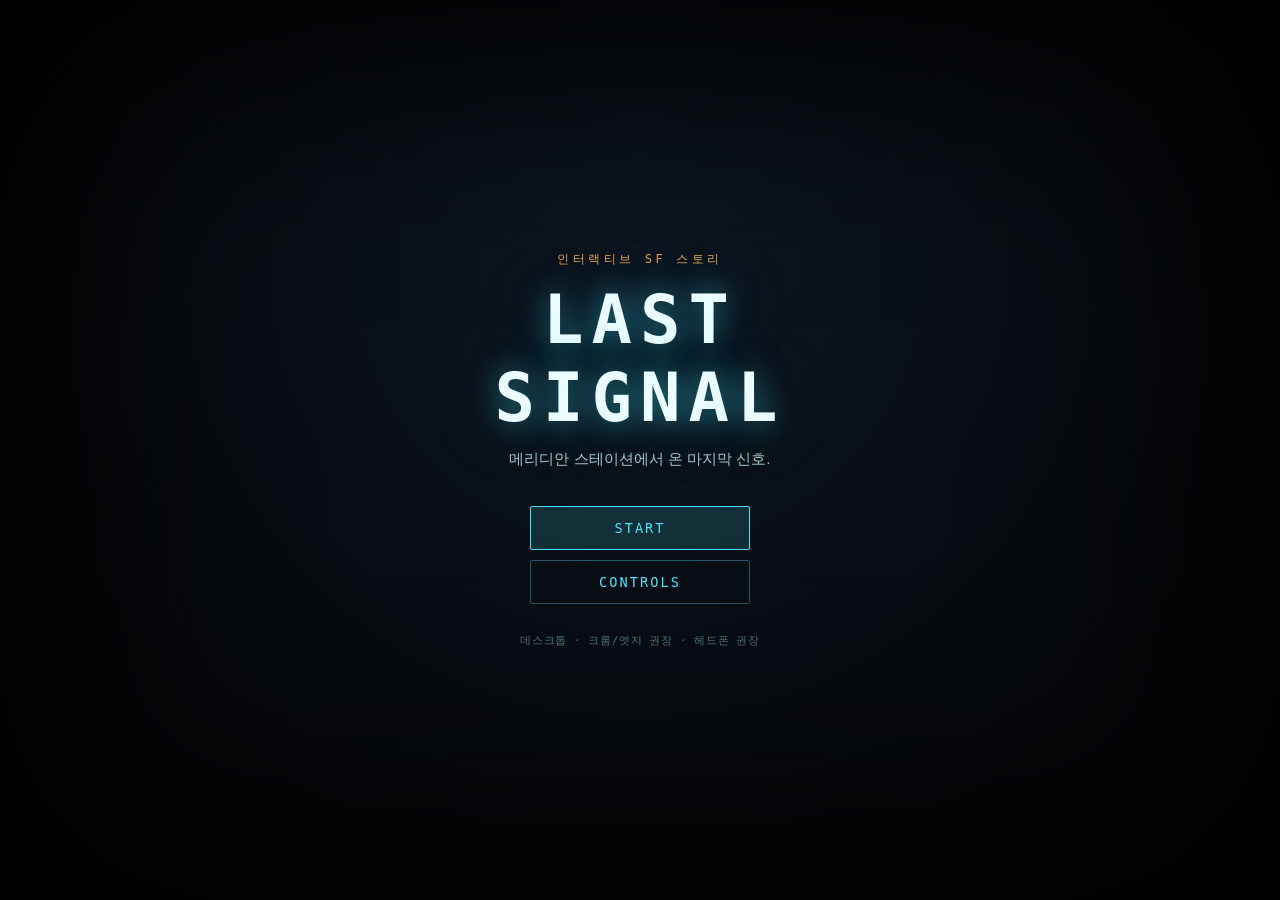
==== commit 22518972: "Replace Skinly with LAST SIGNAL, a browser-based 3D sci-fi interactive story Explorable Meridian Sta" ====
--- a/index.html
+++ b/index.html
@@ -3,949 +3,120 @@
 <head>
 <meta charset="UTF-8"/>
 <meta name="viewport" content="width=device-width,initial-scale=1.0,viewport-fit=cover"/>
-<title>캐치업 글로벌 — 유럽 트렌드 레이더</title>
+<title>LAST SIGNAL — Meridian Station</title>
 <link rel="manifest" href="manifest.json"/>
-<meta name="theme-color" content="#1D4ED8"/>
-<meta name="description" content="유럽 Z세대 트렌드를 한 곳에서 캐치업하는 글로벌 트렌드 앱. European Gen-Z trend radar."/>
+<meta name="theme-color" content="#0a0e14"/>
+<meta name="description" content="A sci-fi interactive story you explore in 3D, in your browser."/>
 <meta name="apple-mobile-web-app-capable" content="yes"/>
-<link rel="icon" href="data:image/svg+xml,<svg xmlns='http://www.w3.org/2000/svg' viewBox='0 0 192 192'><rect width='192' height='192' fill='%231D4ED8' rx='40'/><circle cx='96' cy='96' r='52' fill='none' stroke='white' stroke-width='11' opacity='0.95'/><circle cx='96' cy='96' r='10' fill='white'/><path d='M96 96L138 62' stroke='white' stroke-width='11' stroke-linecap='round'/></svg>"/>
-<style>
-:root{
-  --bg:#F8FAFC; --white:#fff; --black:#0F172A;
-  --primary:#1D4ED8; --primary-dark:#1E40AF; --primary-light:#EFF4FF;
-  --accent:#F59E0B; --accent-bg:#FEF3C7;
-  --info:#0EA5E9; --info-bg:#E0F2FE;
-  --gray:#64748B; --gray-light:#F1F5F9; --border:#E2E8F0;
-  --font:-apple-system,BlinkMacSystemFont,'Apple SD Gothic Neo','Pretendard','Noto Sans KR','Segoe UI','Malgun Gothic',sans-serif;
-}
-*,*::before,*::after{box-sizing:border-box;margin:0;padding:0;}
-body{font-family:var(--font);background:var(--bg);color:var(--black);min-height:100dvh;-webkit-font-smoothing:antialiased;}
-button,input{font-family:var(--font);}
-.app{max-width:480px;margin:0 auto;min-height:100dvh;background:var(--bg);display:flex;flex-direction:column;position:relative;}
-.view{display:none;flex-direction:column;flex:1;padding-bottom:70px;}
-.view.active{display:flex;animation:fadeUp .18s ease;}
-@keyframes fadeUp{from{opacity:0;transform:translateY(6px)}to{opacity:1;transform:translateY(0)}}
-
-/* ── HEADER / NAV ── */
-.top-hd{padding:18px 18px 0;display:flex;align-items:center;justify-content:space-between;gap:8px;}
-.logo{font-size:1.3rem;font-weight:800;letter-spacing:-.03em;flex:1;}
-.logo span{color:var(--primary);}
-.lang-btn{padding:7px 12px;border-radius:100px;border:2px solid var(--border);background:var(--white);font-size:.72rem;font-weight:800;color:var(--gray);cursor:pointer;letter-spacing:.05em;-webkit-tap-highlight-color:transparent;}
-.nav-bar{background:var(--bg);padding:14px 16px 10px;display:flex;align-items:center;gap:10px;position:sticky;top:0;z-index:50;}
-.back-btn,.icon-btn{width:36px;height:36px;border-radius:10px;background:var(--gray-light);border:none;cursor:pointer;display:flex;align-items:center;justify-content:center;font-size:1rem;flex-shrink:0;-webkit-tap-highlight-color:transparent;}
-.icon-btn.on{background:var(--primary-light);color:var(--primary);}
-.nav-title{font-size:1rem;font-weight:700;flex:1;}
-.nav-spacer{flex:1;}
-
-/* ── TICKER ── */
-.ticker-wrap{margin:16px 18px 4px;background:var(--black);border-radius:14px;padding:11px 14px;display:flex;align-items:center;gap:10px;overflow:hidden;cursor:pointer;}
-.ticker-label{font-size:.68rem;font-weight:700;color:var(--accent);letter-spacing:.04em;flex-shrink:0;white-space:nowrap;}
-.ticker-track{flex:1;overflow:hidden;position:relative;height:18px;}
-.ticker-item{position:absolute;inset:0;color:#fff;font-size:.78rem;font-weight:500;white-space:nowrap;overflow:hidden;text-overflow:ellipsis;opacity:0;transition:opacity .4s ease;}
-.ticker-item.show{opacity:1;}
-.ticker-time{color:#94A3B8;margin-left:6px;}
-
-/* ── SEARCH ── */
-.search-area{padding:14px 18px 0;display:flex;gap:8px;}
-.search-wrap{flex:1;position:relative;}
-.search-inp{width:100%;padding:12px 14px 12px 40px;border-radius:12px;border:2px solid var(--border);font-size:.86rem;background:var(--white);color:var(--black);outline:none;transition:border-color .2s;}
-.search-inp:focus{border-color:var(--primary);}
-.search-icon-l{position:absolute;left:13px;top:50%;transform:translateY(-50%);color:var(--gray);pointer-events:none;font-size:.95rem;}
-
-/* ── CHIP ROWS ── */
-.cat-scroll{display:flex;gap:8px;padding:14px 18px 2px;overflow-x:auto;scrollbar-width:none;-webkit-overflow-scrolling:touch;}
-.cat-scroll::-webkit-scrollbar{display:none;}
-.cat-chip{flex-shrink:0;padding:8px 15px;border-radius:100px;border:2px solid var(--border);background:var(--white);font-size:.8rem;font-weight:600;color:var(--gray);cursor:pointer;white-space:nowrap;-webkit-tap-highlight-color:transparent;transition:all .15s;}
-.cat-chip.sel{border-color:var(--primary);background:var(--primary);color:#fff;}
-.region-scroll{padding-top:8px;}
-.region-scroll .cat-chip.sel{border-color:var(--accent);background:var(--accent-bg);color:#92400E;}
-
-/* ── ARTICLE LIST ── */
-.list-wrap{padding:14px 18px 8px;display:flex;flex-direction:column;gap:12px;}
-.art-card{display:flex;gap:12px;background:var(--white);border:1px solid var(--border);border-radius:16px;padding:13px;cursor:pointer;-webkit-tap-highlight-color:transparent;transition:transform .1s;}
-.art-card:active{transform:scale(.98);}
-.art-thumb{width:62px;height:62px;border-radius:12px;background:var(--primary-light);display:flex;align-items:center;justify-content:center;font-size:1.7rem;flex-shrink:0;}
-.art-body{flex:1;min-width:0;}
-.art-badges{display:flex;gap:5px;margin-bottom:5px;flex-wrap:wrap;}
-.badge{font-size:.62rem;font-weight:700;padding:2px 7px;border-radius:6px;letter-spacing:.02em;}
-.badge-hot{background:#FEE2E2;color:#DC2626;}
-.badge-rising{background:var(--info-bg);color:var(--info);}
-.badge-cat{background:var(--gray-light);color:var(--gray);}
-.badge-region{background:var(--accent-bg);color:#92400E;}
-.art-title{font-size:.9rem;font-weight:700;line-height:1.35;margin-bottom:4px;overflow:hidden;display:-webkit-box;-webkit-line-clamp:2;-webkit-box-orient:vertical;}
-.art-summary{font-size:.76rem;color:var(--gray);line-height:1.4;overflow:hidden;display:-webkit-box;-webkit-line-clamp:1;-webkit-box-orient:vertical;margin-bottom:5px;}
-.art-meta{font-size:.7rem;color:#94A3B8;}
-.empty-state{padding:40px 20px;text-align:center;color:var(--gray);font-size:.85rem;line-height:1.6;}
-
-/* ── ARTICLE DETAIL ── */
-.art-detail{padding:6px 20px 24px;}
-.detail-cat{display:inline-block;font-size:.72rem;font-weight:700;color:var(--primary);background:var(--primary-light);padding:4px 10px;border-radius:8px;margin-bottom:12px;margin-right:6px;}
-.detail-region{display:inline-block;font-size:.72rem;font-weight:700;color:#92400E;background:var(--accent-bg);padding:4px 10px;border-radius:8px;margin-bottom:12px;margin-right:6px;}
-.detail-title{font-size:1.35rem;font-weight:800;line-height:1.35;margin-bottom:8px;}
-.detail-meta{font-size:.76rem;color:var(--gray);margin-bottom:18px;}
-.detail-thumb{width:100%;height:160px;border-radius:16px;background:var(--primary-light);display:flex;align-items:center;justify-content:center;font-size:3.4rem;margin-bottom:18px;}
-.detail-body p{font-size:.9rem;line-height:1.75;color:#1E293B;margin-bottom:14px;}
-.tag-row{display:flex;flex-wrap:wrap;gap:7px;margin-top:8px;margin-bottom:22px;}
-.tag-chip{font-size:.74rem;color:var(--primary);background:var(--primary-light);padding:5px 11px;border-radius:100px;font-weight:600;}
-.section-label{font-size:.78rem;font-weight:700;color:var(--gray);margin:0 20px 10px;letter-spacing:.02em;}
-
-/* ── DICTIONARY ── */
-.dict-list{padding:6px 18px 8px;display:flex;flex-direction:column;gap:10px;}
-.dict-card{background:var(--white);border:1px solid var(--border);border-radius:14px;padding:14px;cursor:pointer;-webkit-tap-highlight-color:transparent;}
-.dict-term-row{display:flex;align-items:center;gap:8px;}
-.dict-term{font-size:1rem;font-weight:800;color:var(--primary);}
-.dict-tag{font-size:.65rem;font-weight:700;color:var(--gray);background:var(--gray-light);padding:2px 8px;border-radius:6px;}
-.dict-meaning{font-size:.8rem;color:#334155;margin-top:5px;line-height:1.5;overflow:hidden;display:-webkit-box;-webkit-line-clamp:2;-webkit-box-orient:vertical;}
-.dict-detail{margin-top:10px;padding-top:10px;border-top:1px solid var(--border);display:none;}
-.dict-card.open .dict-detail{display:block;}
-.dict-detail-row{font-size:.78rem;margin-bottom:8px;line-height:1.55;}
-.dict-detail-label{font-weight:700;color:var(--gray);margin-right:4px;}
-.dict-save-btn{margin-top:6px;font-size:.75rem;font-weight:700;color:var(--primary);background:var(--primary-light);border:none;padding:7px 12px;border-radius:9px;cursor:pointer;}
-.dict-save-btn.on{background:var(--primary);color:#fff;}
-
-/* ── CALENDAR ── */
-.cal-nav{display:flex;align-items:center;justify-content:space-between;padding:8px 18px 4px;}
-.cal-nav-btn{width:34px;height:34px;border-radius:9px;background:var(--gray-light);border:none;font-size:1rem;cursor:pointer;}
-.cal-month-label{font-size:1.02rem;font-weight:800;}
-.cal-grid{display:grid;grid-template-columns:repeat(7,1fr);gap:4px;padding:12px 18px;}
-.cal-dow{font-size:.68rem;color:var(--gray);text-align:center;font-weight:700;padding-bottom:4px;}
-.cal-cell{aspect-ratio:1;display:flex;flex-direction:column;align-items:center;justify-content:center;border-radius:10px;font-size:.78rem;font-weight:600;cursor:default;position:relative;}
-.cal-cell.has-day{cursor:pointer;}
-.cal-cell.today{background:var(--primary);color:#fff;}
-.cal-cell.sel:not(.today){background:var(--primary-light);color:var(--primary);}
-.cal-dot{width:5px;height:5px;border-radius:50%;background:var(--accent);position:absolute;bottom:6px;}
-.cal-cell.today .cal-dot{background:#fff;}
-.cal-events{padding:6px 18px 8px;display:flex;flex-direction:column;gap:10px;}
-.cal-event-card{display:flex;gap:12px;background:var(--white);border:1px solid var(--border);border-radius:13px;padding:12px;}
-.cal-event-date{flex-shrink:0;width:44px;text-align:center;}
-.cal-event-date .d{font-size:1.1rem;font-weight:800;color:var(--primary);line-height:1;}
-.cal-event-date .m{font-size:.65rem;color:var(--gray);font-weight:600;}
-.cal-event-body .t{font-size:.85rem;font-weight:700;margin-bottom:3px;}
-.cal-event-body .desc{font-size:.76rem;color:var(--gray);line-height:1.4;}
-
-/* ── MY PAGE ── */
-.my-hd{padding:24px 20px 6px;}
-.my-title{font-size:1.3rem;font-weight:800;margin-bottom:4px;}
-.my-sub{font-size:.8rem;color:var(--gray);}
-.my-tabs{display:flex;gap:0;padding:16px 18px 0;border-bottom:1px solid var(--border);margin-top:10px;}
-.my-tab{padding:8px 4px;margin-right:20px;border:none;background:transparent;font-size:.84rem;font-weight:700;color:var(--gray);cursor:pointer;border-bottom:2.5px solid transparent;margin-bottom:-1px;}
-.my-tab.active{color:var(--primary);border-bottom-color:var(--primary);}
-.nl-card{margin:16px 18px;background:linear-gradient(135deg,var(--primary),#60A5FA);border-radius:16px;padding:18px;color:#fff;}
-.nl-title{font-size:.96rem;font-weight:800;margin-bottom:4px;}
-.nl-sub{font-size:.76rem;opacity:.9;margin-bottom:12px;line-height:1.4;}
-.nl-row{display:flex;gap:8px;}
-.nl-inp{flex:1;min-width:0;padding:10px 12px;border-radius:10px;border:none;font-size:.8rem;outline:none;}
-.nl-btn{padding:10px 16px;border-radius:10px;border:none;background:#fff;color:var(--primary);font-weight:800;font-size:.8rem;cursor:pointer;flex-shrink:0;}
-.nl-consent{display:flex;align-items:flex-start;gap:8px;margin-top:10px;font-size:.7rem;line-height:1.45;opacity:.92;cursor:pointer;}
-.nl-consent input{margin-top:2px;accent-color:#fff;}
-.nl-status{margin-top:10px;font-size:.78rem;font-weight:700;background:rgba(255,255,255,.18);padding:8px 10px;border-radius:9px;}
-.nl-unsub{display:none;margin-top:8px;background:transparent;border:none;color:rgba(255,255,255,.75);font-size:.72rem;font-weight:600;cursor:pointer;text-decoration:underline;}
-
-/* ── BOARD ── */
-.board-list{padding:8px 18px;display:flex;flex-direction:column;gap:9px;}
-.board-card{display:flex;align-items:center;gap:12px;background:var(--black);border-radius:13px;padding:13px 15px;color:#fff;cursor:pointer;-webkit-tap-highlight-color:transparent;}
-.board-rank{font-size:.82rem;font-weight:800;color:var(--accent);width:20px;flex-shrink:0;}
-.board-body{flex:1;min-width:0;}
-.board-text{font-size:.84rem;font-weight:600;line-height:1.4;}
-.board-time{font-size:.7rem;color:#94A3B8;margin-top:2px;}
-.board-arrow{color:#64748B;font-size:.85rem;flex-shrink:0;}
-.board-hint{padding:4px 20px 0;font-size:.74rem;color:var(--gray);}
-
-/* ── BOTTOM NAV ── */
-.bottom-nav{position:fixed;bottom:0;left:0;right:0;max-width:480px;margin:0 auto;background:var(--white);border-top:1px solid var(--border);display:flex;padding:8px 6px calc(8px + env(safe-area-inset-bottom));z-index:200;}
-.bn-btn{flex:1;display:flex;flex-direction:column;align-items:center;gap:3px;background:transparent;border:none;padding:6px 0;cursor:pointer;color:var(--gray);font-size:.66rem;font-weight:600;-webkit-tap-highlight-color:transparent;}
-.bn-btn .ic{font-size:1.15rem;}
-.bn-btn.active{color:var(--primary);}
-
-/* ── CONSENT BANNER ── */
-.consent-banner{position:fixed;bottom:78px;left:12px;right:12px;max-width:456px;margin:0 auto;background:var(--white);border:1px solid var(--border);border-radius:16px;padding:15px;box-shadow:0 8px 30px rgba(15,23,42,.14);z-index:400;display:none;}
-.consent-banner.show{display:block;animation:fadeUp .25s ease;}
-.cb-title{font-size:.84rem;font-weight:800;margin-bottom:5px;}
-.cb-text{font-size:.75rem;color:var(--gray);line-height:1.55;margin-bottom:11px;}
-.cb-btn{width:100%;padding:11px;border-radius:11px;border:none;background:var(--primary);color:#fff;font-size:.82rem;font-weight:800;cursor:pointer;}
-
-/* ── TOAST ── */
-.toast{position:fixed;bottom:82px;left:50%;transform:translateX(-50%) translateY(10px);background:var(--black);color:#fff;padding:10px 18px;border-radius:100px;font-size:.8rem;font-weight:600;opacity:0;pointer-events:none;transition:all .25s ease;z-index:500;white-space:nowrap;}
-.toast.show{opacity:1;transform:translateX(-50%) translateY(0);}
-</style>
+<link rel="icon" href="data:image/svg+xml,<svg xmlns='http://www.w3.org/2000/svg' viewBox='0 0 100 100'><rect width='100' height='100' fill='%230a0e14'/><circle cx='50' cy='50' r='30' fill='none' stroke='%2347e6ff' stroke-width='4'/><circle cx='50' cy='50' r='6' fill='%2347e6ff'/></svg>"/>
+<link rel="stylesheet" href="css/game.css"/>
 </head>
 <body>
-<div class="app" id="app">
 
-  <!-- HOME -->
-  <div class="view active" id="view-home">
-    <div class="top-hd">
-      <div class="logo" data-i18n-html="logo"></div>
-      <button class="lang-btn" id="lang-btn" aria-label="language" onclick="toggleLang()"></button>
-      <button class="icon-btn" aria-label="my page" onclick="go('my')">👤</button>
-    </div>
-    <div class="ticker-wrap" role="button" aria-label="micro trend board" onclick="go('board')">
-      <div class="ticker-label" data-i18n="tickerLabel"></div>
-      <div class="ticker-track" id="ticker-track"></div>
-    </div>
-    <div class="search-area">
-      <div class="search-wrap">
-        <span class="search-icon-l">🔍</span>
-        <input class="search-inp" id="search-inp" data-i18n-ph="searchPh" onkeydown="if(event.key==='Enter')doSearch()"/>
-      </div>
-    </div>
-    <div class="cat-scroll" id="cat-scroll"></div>
-    <div class="cat-scroll region-scroll" id="region-scroll"></div>
-    <div class="list-wrap" id="home-list"></div>
+<canvas id="scene"></canvas>
+
+<!-- ───────────────────────── LOADING ───────────────────────── -->
+<div id="loading" class="overlay">
+  <div class="boot">
+    <div class="boot-logo">MERIDIAN <span>OS</span></div>
+    <div class="boot-bar"><div id="boot-fill" class="boot-fill"></div></div>
+    <div id="boot-line" class="boot-line">initializing systems…</div>
   </div>
-
-  <!-- SEARCH RESULTS -->
-  <div class="view" id="view-search">
-    <div class="nav-bar">
-      <button class="back-btn" aria-label="back" onclick="go('home')">←</button>
-      <div class="search-wrap">
-        <span class="search-icon-l">🔍</span>
-        <input class="search-inp" id="search-inp2" data-i18n-ph="searchPh" onkeydown="if(event.key==='Enter')doSearch()"/>
-      </div>
-    </div>
-    <div class="section-label" id="search-summary"></div>
-    <div class="list-wrap" id="search-art-list"></div>
-    <div class="section-label" id="search-dict-label" style="display:none;" data-i18n="dictTitle"></div>
-    <div class="dict-list" id="search-dict-list"></div>
-  </div>
-
-  <!-- ARTICLE DETAIL -->
-  <div class="view" id="view-article">
-    <div class="nav-bar">
-      <button class="back-btn" aria-label="back" onclick="goBack()">←</button>
-      <div class="nav-spacer"></div>
-      <button class="icon-btn" id="bookmark-btn" aria-label="bookmark" onclick="toggleBookmark()">🔖</button>
-    </div>
-    <div class="art-detail" id="article-content"></div>
-    <div class="section-label" data-i18n="relatedLabel"></div>
-    <div class="list-wrap" id="related-list"></div>
-  </div>
-
-  <!-- DICTIONARY -->
-  <div class="view" id="view-dictionary">
-    <div class="nav-bar">
-      <div class="nav-title" data-i18n="dictTitle"></div>
-    </div>
-    <div class="search-area" style="padding-bottom:0;">
-      <div class="search-wrap">
-        <span class="search-icon-l">🔍</span>
-        <input class="search-inp" id="dict-search-inp" data-i18n-ph="dictSearchPh" oninput="renderDictionary()"/>
-      </div>
-    </div>
-    <div class="cat-scroll" id="dict-cat-scroll"></div>
-    <div class="dict-list" id="dict-list"></div>
-  </div>
-
-  <!-- CALENDAR -->
-  <div class="view" id="view-calendar">
-    <div class="nav-bar">
-      <div class="nav-title" data-i18n="calTitle"></div>
-    </div>
-    <div class="cal-nav">
-      <button class="cal-nav-btn" aria-label="previous month" onclick="shiftMonth(-1)">‹</button>
-      <div class="cal-month-label" id="cal-month-label"></div>
-      <button class="cal-nav-btn" aria-label="next month" onclick="shiftMonth(1)">›</button>
-    </div>
-    <div class="cal-grid" id="cal-grid"></div>
-    <div class="section-label" data-i18n="upcoming"></div>
-    <div class="cal-events" id="cal-events"></div>
-  </div>
-
-  <!-- MICRO TREND BOARD -->
-  <div class="view" id="view-board">
-    <div class="nav-bar">
-      <button class="back-btn" aria-label="back" onclick="go('home')">←</button>
-      <div class="nav-title" data-i18n="boardTitle"></div>
-    </div>
-    <div class="board-hint" data-i18n="boardHint"></div>
-    <div class="board-list" id="board-list"></div>
-  </div>
-
-  <!-- MY PAGE -->
-  <div class="view" id="view-my">
-    <div class="my-hd">
-      <div class="my-title" data-i18n="myTitle"></div>
-      <div class="my-sub" id="my-sub-stat"></div>
-    </div>
-    <div class="nl-card">
-      <div class="nl-title" data-i18n="nlTitle"></div>
-      <div class="nl-sub" data-i18n="nlSub"></div>
-      <div id="nl-form">
-        <div class="nl-row">
-          <input class="nl-inp" id="nl-email" type="email" data-i18n-ph="nlPh"/>
-          <button class="nl-btn" onclick="subscribeNewsletter()" data-i18n="nlBtn"></button>
-        </div>
-        <label class="nl-consent"><input type="checkbox" id="nl-consent-chk"/><span data-i18n="nlConsent"></span></label>
-      </div>
-      <div class="nl-status" id="nl-status" style="display:none;"></div>
-      <button class="nl-unsub" id="nl-unsub" onclick="unsubscribeNewsletter()" data-i18n="nlUnsub"></button>
-    </div>
-    <div class="my-tabs">
-      <button class="my-tab active" data-tab="bookmarks" onclick="switchMyTab('bookmarks')" data-i18n="tabBookmarks"></button>
-      <button class="my-tab" data-tab="terms" onclick="switchMyTab('terms')" data-i18n="tabTerms"></button>
-      <button class="my-tab" data-tab="history" onclick="switchMyTab('history')" data-i18n="tabHistory"></button>
-    </div>
-    <div class="list-wrap" id="my-bookmarks-list"></div>
-    <div class="dict-list" id="my-terms-list" style="display:none;padding:14px 18px 8px;"></div>
-    <div class="list-wrap" id="my-history-list" style="display:none;"></div>
-  </div>
-
-  <div class="bottom-nav">
-    <button class="bn-btn active" data-view="home" onclick="go('home')"><span class="ic">🏠</span><span data-i18n="navHome"></span></button>
-    <button class="bn-btn" data-view="dictionary" onclick="go('dictionary')"><span class="ic">📖</span><span data-i18n="navDict"></span></button>
-    <button class="bn-btn" data-view="calendar" onclick="go('calendar')"><span class="ic">📅</span><span data-i18n="navCal"></span></button>
-    <button class="bn-btn" data-view="my" onclick="go('my')"><span class="ic">👤</span><span data-i18n="navMy"></span></button>
-  </div>
-
-  <div class="consent-banner" id="consent-banner">
-    <div class="cb-title" data-i18n="cbTitle"></div>
-    <div class="cb-text" data-i18n="cbText"></div>
-    <button class="cb-btn" id="consent-accept" onclick="acceptConsent()" data-i18n="cbBtn"></button>
-  </div>
-
-  <div class="toast" id="toast"></div>
 </div>
 
-<script>
-/* ============ I18N STRINGS ============ */
-const STRINGS = {
-ko:{
-  logo:"캐치업 <span>글로벌</span>", tickerLabel:"🔥 지금 유럽",
-  searchPh:"유럽 트렌드, 슬랭 검색", dictSearchPh:"슬랭 사전에서 검색",
-  navHome:"홈", navDict:"사전", navCal:"캘린더", navMy:"마이",
-  dictTitle:"유럽 슬랭 사전", calTitle:"유럽 이슈 캘린더", boardTitle:"마이크로 트렌드 전광판",
-  boardHint:"지금 유럽에서 감지된 작은 유행들 · 눌러서 관련 트렌드 검색",
-  upcoming:"📌 다가오는 이슈", relatedLabel:"관련 트렌드", myTitle:"마이페이지",
-  tabBookmarks:"북마크한 글", tabTerms:"저장한 단어", tabHistory:"최근 본 글",
-  nlTitle:"📬 위클리 유럽 트렌드 레터", nlSub:"매주 화요일, 이번 주 유럽에서 놓치면 안 될 트렌드를 정리해 보내드려요.",
-  nlPh:"이메일 주소", nlBtn:"구독", nlUnsub:"구독 해지",
-  nlConsent:"개인정보 처리방침에 따라 이메일 수신에 동의합니다. 언제든 해지할 수 있어요. (GDPR)",
-  nlStatus:(email)=>`✅ ${email} 로 매주 화요일 트렌드 레터가 발송돼요`,
-  cbTitle:"🔒 데이터는 내 기기에만", cbText:"이 앱은 북마크·언어 설정 저장을 위해 브라우저 로컬 저장소만 사용해요. 서버로 전송되거나 제3자와 공유되는 데이터는 없습니다.",
-  cbBtn:"확인했어요",
-  badgeHot:"🔥 유행중", badgeRising:"👀 예감", allChip:"전체",
-  byline:"캐치업 글로벌 트렌드팀",
-  emptyCat:"해당 조건의 콘텐츠가 아직 없어요.", emptySearch:"일치하는 트렌드가 없어요.",
-  emptyDict:"일치하는 단어가 없어요.", emptyCalDay:"해당 날짜에 등록된 이슈가 없어요.",
-  emptyBm:"아직 북마크한 트렌드가 없어요.<br>마음에 드는 글을 저장해보세요!", emptyTerms:"아직 저장한 단어가 없어요.", emptyHist:"최근 본 글이 없어요.",
-  emptyRelated:"관련 트렌드가 없어요.",
-  searchSummary:(q,n)=>`"${q}" 검색 결과 · 트렌드 ${n}건`,
-  toastSearchEmpty:"검색어를 입력해주세요", toastBmOn:"북마크에 저장했어요", toastBmOff:"북마크를 해제했어요",
-  toastTermOn:"사전 단어를 저장했어요", toastTermOff:"저장한 단어에서 제거했어요",
-  toastEmail:"올바른 이메일을 입력해주세요", toastConsent:"수신 동의에 체크해주세요",
-  toastSub:"구독 완료! 매주 화요일에 만나요 📬", toastUnsub:"구독을 해지했어요",
-  saveTerm:"+ 단어 저장", savedTerm:"✓ 저장됨", originLabel:"유래", exampleLabel:"예문",
-  myStat:(b,t,h)=>`북마크 ${b} · 저장한 단어 ${t} · 최근 본 글 ${h}`,
-  monthLabel:(y,m)=>`${y}년 ${m+1}월`, dow:['일','월','화','수','목','금','토'],
-  monthNames:['1월','2월','3월','4월','5월','6월','7월','8월','9월','10월','11월','12월'],
-  detected:"감지"
-},
-en:{
-  logo:"CatchUp <span>Global</span>", tickerLabel:"🔥 EU NOW",
-  searchPh:"Search European trends & slang", dictSearchPh:"Search the slang dictionary",
-  navHome:"Home", navDict:"Slang", navCal:"Calendar", navMy:"My",
-  dictTitle:"European Slang Dictionary", calTitle:"European Issue Calendar", boardTitle:"Micro-Trend Board",
-  boardHint:"Small trends detected across Europe right now · tap to search",
-  upcoming:"📌 Upcoming issues", relatedLabel:"Related trends", myTitle:"My Page",
-  tabBookmarks:"Bookmarks", tabTerms:"Saved terms", tabHistory:"History",
-  nlTitle:"📬 Weekly European Trend Letter", nlSub:"Every Tuesday, the European trends you can't afford to miss — in one email.",
-  nlPh:"Email address", nlBtn:"Subscribe", nlUnsub:"Unsubscribe",
-  nlConsent:"I consent to receiving emails under the privacy policy. You can unsubscribe anytime. (GDPR)",
-  nlStatus:(email)=>`✅ Trend letter will be sent to ${email} every Tuesday`,
-  cbTitle:"🔒 Your data stays on your device", cbText:"This app only uses your browser's local storage to save bookmarks and language settings. Nothing is sent to a server or shared with third parties.",
-  cbBtn:"Got it",
-  badgeHot:"🔥 Trending", badgeRising:"👀 On the rise", allChip:"All",
-  byline:"CatchUp Global Trend Desk",
-  emptyCat:"No content matches these filters yet.", emptySearch:"No matching trends.",
-  emptyDict:"No matching terms.", emptyCalDay:"No issues on this date.",
-  emptyBm:"No bookmarked trends yet.<br>Save articles you like!", emptyTerms:"No saved terms yet.", emptyHist:"No recently viewed articles.",
-  emptyRelated:"No related trends.",
-  searchSummary:(q,n)=>`Results for "${q}" · ${n} trend${n===1?'':'s'}`,
-  toastSearchEmpty:"Enter a search term", toastBmOn:"Saved to bookmarks", toastBmOff:"Removed from bookmarks",
-  toastTermOn:"Term saved", toastTermOff:"Removed from saved terms",
-  toastEmail:"Please enter a valid email", toastConsent:"Please tick the consent box",
-  toastSub:"Subscribed! See you on Tuesday 📬", toastUnsub:"Unsubscribed",
-  saveTerm:"+ Save term", savedTerm:"✓ Saved", originLabel:"Origin", exampleLabel:"Example",
-  myStat:(b,t,h)=>`${b} bookmarks · ${t} saved terms · ${h} viewed`,
-  monthLabel:(y,m)=>`${['January','February','March','April','May','June','July','August','September','October','November','December'][m]} ${y}`,
-  dow:['S','M','T','W','T','F','S'],
-  monthNames:['Jan','Feb','Mar','Apr','May','Jun','Jul','Aug','Sep','Oct','Nov','Dec'],
-  detected:"detected"
-}
-};
+<!-- ───────────────────────── TITLE ───────────────────────── -->
+<div id="title" class="overlay hidden">
+  <div class="title-vignette"></div>
+  <div class="title-content">
+    <div class="title-eyebrow">인터랙티브 SF 스토리</div>
+    <h1 class="title-logo">LAST SIGNAL</h1>
+    <p class="title-sub">메리디안 스테이션에서 온 마지막 신호.</p>
+    <div class="title-menu">
+      <button id="btn-start" class="menu-btn primary">START</button>
+      <button id="btn-howto" class="menu-btn">CONTROLS</button>
+    </div>
+    <div id="howto" class="howto hidden">
+      <div class="howto-row"><span>W A S D</span>이동</div>
+      <div class="howto-row"><span>마우스</span>시점 조작</div>
+      <div class="howto-row"><span>SHIFT</span>달리기</div>
+      <div class="howto-row"><span>SPACE</span>점프</div>
+      <div class="howto-row"><span>CTRL</span>웅크리기</div>
+      <div class="howto-row"><span>E</span>상호작용 / 대화</div>
+      <div class="howto-row"><span>1 2 3…</span>대화 선택지</div>
+      <div class="howto-row"><span>ESC</span>일시정지</div>
+    </div>
+    <div class="title-footer">데스크톱 · 크롬/엣지 권장 · 헤드폰 권장</div>
+  </div>
+</div>
 
-/* ============ TAXONOMY ============ */
-const CATEGORIES = [
-{id:'consumer',ko:'소비 트렌드',en:'Consumer'},
-{id:'marketing',ko:'마케팅',en:'Marketing'},
-{id:'content',ko:'콘텐츠·밈',en:'Content & Memes'},
-{id:'retail',ko:'리테일',en:'Retail'},
-{id:'lifestyle',ko:'라이프스타일',en:'Lifestyle'},
-{id:'sustain',ko:'지속가능성',en:'Sustainability'}
-];
-const REGIONS = [
-{id:'uk',flag:'🇬🇧',ko:'영국',en:'UK'},
-{id:'fr',flag:'🇫🇷',ko:'프랑스',en:'France'},
-{id:'de',flag:'🇩🇪',ko:'독일',en:'Germany'},
-{id:'nordics',flag:'🇸🇪',ko:'북유럽',en:'Nordics'},
-{id:'south',flag:'🇪🇸',ko:'남유럽',en:'Southern EU'},
-{id:'eu',flag:'🇪🇺',ko:'범유럽',en:'Pan-EU'}
-];
-const catById = id=>CATEGORIES.find(c=>c.id===id);
-const regionById = id=>REGIONS.find(r=>r.id===id);
+<!-- ───────────────────────── HUD (in-game) ───────────────────────── -->
+<div id="hud" class="hidden">
+  <div id="crosshair"><span></span></div>
+  <div id="interact-prompt" class="interact-prompt hidden"><kbd>E</kbd><span id="interact-label">살펴보기</span></div>
+  <div id="objective" class="objective"><div class="objective-label">OBJECTIVE</div><div id="objective-text">신호가 발생한 구역을 찾아라</div></div>
+  <div id="vitals" class="vitals">
+    <div class="vital-name" id="player-tag">K-42</div>
+    <div class="vital-bar"><div id="vital-fill" class="vital-fill"></div></div>
+  </div>
+  <div id="fade" class="fade"></div>
+  <div id="subtitle-log" class="subtitle-log"></div>
+</div>
 
-/* ============ ARTICLES ============ */
-const ARTICLES = [
-{id:1,cat:'consumer',region:'fr',badge:'hot',date:'2026-07-07',emoji:'🧥',
- tags:{ko:['조용한럭셔리','빈티지','파리'],en:['quietluxury','vintage','Paris']},
- ko:{title:"파리 빈티지숍을 점령한 '조용한 럭셔리'",
-  summary:"로고 대신 소재와 실루엣. 파리 Z세대는 새 명품 대신 빈티지에서 조용한 럭셔리를 찾는다.",
-  body:["파리의 빈티지 숍과 중고 마켓에서 로고가 드러나지 않는 고급 소재의 옷을 찾는 젊은 손님이 늘고 있다. 브랜드를 과시하기보다 아는 사람만 알아보는 절제된 스타일이 지지를 얻는 분위기다.","이 흐름은 새 제품 구매보다 빈티지 발굴을 '취향의 증명'으로 여기는 소비 문화와 맞닿아 있다. 희소한 아카이브 아이템을 찾아내는 과정 자체가 콘텐츠로 공유된다.","럭셔리 브랜드들도 아카이브 재발매와 수선 서비스를 강화하며, 소유의 과시가 아닌 '오래 입는 안목'을 강조하는 메시지로 이동하고 있다."]},
- en:{title:"Quiet luxury takes over Paris vintage shops",
-  summary:"Fabric and silhouette over logos — Parisian Gen-Z hunts vintage racks instead of buying new designer pieces.",
-  body:["Vintage boutiques and flea markets across Paris report more young shoppers seeking logo-free pieces in premium fabrics. The mood favours understated style that only insiders recognise, over conspicuous branding.","The shift ties into a culture where unearthing a vintage find counts as proof of taste more than buying new. The hunt for rare archive pieces has itself become shareable content.","Luxury houses are responding with archive re-releases and repair services, moving their messaging from ownership display toward 'the eye to wear things long'."]}},
-{id:2,cat:'consumer',region:'uk',badge:'hot',date:'2026-07-06',emoji:'🛍️',
- tags:{ko:['채리티숍','중고','하울'],en:['charityshop','secondhand','haul']},
- ko:{title:"채리티숍 하울, 영국 Z세대의 쇼핑 콘텐츠가 되다",
-  summary:"기부 물품을 파는 동네 채리티숍에서 보물찾기하는 영상이 영국 숏폼을 채우고 있다.",
-  body:["영국 곳곳의 채리티숍(기부 물품 중고 매장)에서 단돈 몇 파운드로 찾아낸 아이템을 소개하는 '하울' 영상이 꾸준히 인기다. 낮은 가격과 의외의 발견이 콘텐츠의 핵심 재미다.","기부 기반 소비라는 점에서 죄책감 없는 쇼핑으로 받아들여지고, 환경 부담을 줄인다는 명분도 함께 소비된다.","일부 채리티 단체는 인기 크리에이터와 협업해 매장 방문을 유도하는 캠페인을 열며, 기부 순환 구조 자체를 마케팅 자산으로 활용하기 시작했다."]},
- en:{title:"Charity shop hauls become the UK's favourite shopping content",
-  summary:"Treasure-hunt videos filmed in local charity shops are filling British short-form feeds.",
-  body:["Haul videos showcasing finds bought for a few pounds at charity shops keep trending across the UK. Low prices and unexpected discoveries are the core entertainment.","Because purchases fund good causes, the format reads as guilt-free shopping — with the lighter environmental footprint consumed as part of the story.","Some charities now partner with popular creators to drive store visits, turning the donation-resale loop itself into a marketing asset."]}},
-{id:3,cat:'lifestyle',region:'de',badge:null,date:'2026-07-05',emoji:'🏪',
- tags:{ko:['슈페티','베를린','동네문화'],en:['Späti','Berlin','streetculture']},
- ko:{title:"베를린 '슈페티' 앞 벤치가 핫플인 이유",
-  summary:"화려한 클럽 대신 동네 편의점 앞. 베를린 젊은 층의 저예산 사교 문화가 주목받고 있다.",
-  body:["베를린의 심야 편의점 '슈페티(Späti)' 앞 벤치에서 음료 한 병을 놓고 시간을 보내는 문화가 다시 조명받고 있다. 물가 부담 속에서 저렴하게 어울릴 수 있는 공간이기 때문이다.","클럽이나 바 대신 슈페티 앞에서 만나는 모습은 '꾸미지 않은 진짜 베를린'을 상징하는 이미지로 소비되며, 여행자들의 체험 콘텐츠로도 확산 중이다.","로컬 음료 브랜드들은 슈페티 냉장고 진열을 겨냥한 마케팅과 한정판 협업을 늘리며 이 문화에 올라타고 있다."]},
- en:{title:"Why the bench outside a Berlin Späti is the new hotspot",
-  summary:"Skip the club, meet at the corner shop — Berlin's low-budget social ritual is having a moment.",
-  body:["Hanging out on the bench outside a Späti — Berlin's late-night corner shop — with a single bottled drink is back in the spotlight, as rising prices make it the affordable way to socialise.","Meeting at the Späti instead of a bar has become shorthand for 'real, unpolished Berlin', and travellers now film the ritual as an experience of its own.","Local drink brands are leaning in, competing for Späti fridge space and launching limited collabs aimed at the culture."]}},
-{id:4,cat:'content',region:'nordics',badge:'rising',date:'2026-07-04',emoji:'☕',
- tags:{ko:['피카','슬로콘텐츠','휴식'],en:['fika','slowcontent','break']},
- ko:{title:"'피카 브레이크' 영상, 느린 콘텐츠의 역주행",
-  summary:"커피와 시나몬번, 그리고 아무 일도 일어나지 않는 15분. 스웨덴식 휴식이 콘텐츠가 됐다.",
-  body:["스웨덴의 커피 휴식 문화 '피카(fika)'를 그대로 담은 영상이 유럽 전역에서 조용히 조회수를 모으고 있다. 빠른 편집 없이 커피를 내리고 빵을 먹는 과정이 전부다.","자극적인 숏폼에 지친 이용자들이 '함께 쉬는 감각'을 주는 느린 콘텐츠에서 위안을 찾는다는 분석이 나온다.","카페 브랜드와 가구·리빙 브랜드들이 피카 무드를 차용한 광고를 늘리며, '멈춤'을 파는 마케팅이 새 흐름으로 자리잡고 있다."]},
- en:{title:"'Fika break' videos: the slow-content comeback",
-  summary:"Coffee, a cinnamon bun, and fifteen minutes where nothing happens — the Swedish pause is now a format.",
-  body:["Videos capturing Sweden's fika coffee-break ritual are quietly racking up views across Europe. No fast cuts — just brewing coffee and eating a bun.","Analysts point to fatigue with high-stimulation short-form: slow content offers viewers the feeling of resting together.","Café, furniture and homeware brands are borrowing the fika mood in campaigns, making 'selling the pause' a distinct marketing current."]}},
-{id:5,cat:'sustain',region:'eu',badge:'hot',date:'2026-07-03',emoji:'♻️',
- tags:{ko:['리필','보증금반환','제로웨이스트'],en:['refill','deposit','zerowaste']},
- ko:{title:"리필 스테이션과 보증금 반환, 일상이 된 제로웨이스트",
-  summary:"유럽 마트의 리필 코너와 공병 보증금 기계는 이제 특별한 풍경이 아니다.",
-  body:["세제와 곡물을 용기에 담아 사는 리필 스테이션, 공병을 반납하면 보증금을 돌려주는 기계가 유럽 각국 마트에서 일상적인 풍경이 됐다.","젊은 소비자들에게 이런 절차는 번거로움이 아니라 당연한 매너로 받아들여지며, 리필·반납 인증은 SNS의 흔한 콘텐츠 소재가 됐다.","브랜드들은 리필 전용 패키지와 매장 내 회수 프로그램을 확대하며, 지속가능성을 비용이 아닌 고객 접점으로 다루기 시작했다."]},
- en:{title:"Refill stations and deposit returns: zero-waste goes mundane",
-  summary:"Refill corners and bottle-return machines are no longer a novelty in European supermarkets.",
-  body:["Refill stations for detergent and grains, and reverse-vending machines that pay back bottle deposits, have become ordinary sights in supermarkets across Europe.","For younger shoppers these routines read as basic manners rather than hassle — and posting a refill or return has become everyday social content.","Brands are expanding refill-ready packaging and in-store take-back schemes, treating sustainability as a customer touchpoint instead of a cost line."]}},
-{id:6,cat:'retail',region:'fr',badge:null,date:'2026-07-02',emoji:'📲',
- tags:{ko:['솔드','중고앱','세일'],en:['soldes','secondhand','sale']},
- ko:{title:"여름 솔드보다 중고 앱을 먼저 여는 프랑스 쇼핑객",
-  summary:"국가가 정한 세일 기간 '솔드'의 위상이 상시 중고 거래 앱에 흔들리고 있다.",
-  body:["프랑스의 여름 정기 세일 '솔드(soldes)' 기간에도, 젊은 소비자 상당수는 매장 대신 중고 거래 앱부터 연다. 세일가보다 싼 중고가가 상시로 존재하기 때문이다.","'세일을 기다린다'는 소비 리듬 자체가 약해지면서, 기간 한정 할인의 심리적 효과가 예전 같지 않다는 평가가 나온다.","리테일러들은 매장 내 중고 코너 운영, 보상판매 프로그램 등 중고 시장을 적으로 두지 않는 전략으로 대응하고 있다."]},
- en:{title:"French shoppers open resale apps before the summer soldes",
-  summary:"The state-scheduled sale season is losing ground to always-on secondhand marketplaces.",
-  body:["Even during France's regulated summer soldes, many young consumers check resale apps before hitting the shops — secondhand prices undercut sale prices all year round.","With the rhythm of 'waiting for the sale' fading, the psychological pull of time-limited discounts isn't what it used to be.","Retailers are adapting by running in-store secondhand corners and trade-in programmes — treating resale as a channel, not a rival."]}},
-{id:7,cat:'content',region:'de',badge:null,date:'2026-07-01',emoji:'🎤',
- tags:{ko:['디가','독일랩','유행어'],en:['Digga','Germanrap','slang']},
- ko:{title:"'디가'로 시작하는 문장: 독일 랩이 바꾼 유행어 지형",
-  summary:"독일 젊은 층의 대화에서 랩 신 발 유행어의 존재감이 갈수록 커지고 있다.",
-  body:["'디가(Digga)' 같은 호칭에서 시작해, 독일어권 젊은 층의 일상 어휘에 랩 신에서 출발한 표현이 깊숙이 자리잡고 있다.","음악 스트리밍과 숏폼을 타고 확산된 이 언어는 지역과 계층을 넘어 표준 유행어처럼 쓰이며, 매년 '올해의 청소년 언어' 투표의 단골 후보가 된다.","젊은 층을 겨냥한 브랜드 카피에도 이런 표현이 조심스럽게 등장하지만, 맥락 없이 쓰면 오히려 놀림감이 되기 쉬워 균형이 관건이라는 지적이 많다."]},
- en:{title:"Sentences that start with 'Digga': how German rap rewired slang",
-  summary:"Rap-scene vocabulary keeps gaining ground in how young German speakers talk.",
-  body:["From greetings like 'Digga', expressions born in the German rap scene are now deeply embedded in everyday youth vocabulary.","Carried by streaming and short-form video, the language crosses regions and class lines — and dominates the shortlists of annual 'youth word of the year' votes.","Brand copy aimed at young audiences borrows these words carefully; used out of context they backfire fast, so calibration is everything."]}},
-{id:8,cat:'lifestyle',region:'south',badge:'rising',date:'2026-06-30',emoji:'🍷',
- tags:{ko:['소브레메사','아페리티보','슬로다이닝'],en:['sobremesa','aperitivo','slowdining']},
- ko:{title:"'소브레메사'를 아시나요? 남유럽 슬로 다이닝 콘텐츠",
-  summary:"식사가 끝나도 자리를 뜨지 않는 시간. 스페인과 이탈리아의 식탁 문화가 동경의 대상이 됐다.",
-  body:["식사 후 식탁에 남아 대화를 이어가는 스페인의 '소브레메사', 저녁 전 가볍게 한잔하는 이탈리아의 '아페리티보'가 유럽 전역의 라이프스타일 콘텐츠로 소비되고 있다.","바쁜 도시 생활과 대비되는 '시간을 낭비할 줄 아는 여유'가 로망으로 자리잡으며, 남유럽 식문화를 체험하는 여행 콘텐츠도 함께 늘었다.","음료·식품 브랜드들은 '천천히 즐기는 시간'을 제품 서사에 결합하며 이 정서를 마케팅 언어로 옮기고 있다."]},
- en:{title:"Do you know 'sobremesa'? Southern Europe's slow-dining moment",
-  summary:"Lingering at the table after the meal — Spanish and Italian table culture has become aspirational content.",
-  body:["Spain's sobremesa — staying at the table talking long after the food is gone — and Italy's pre-dinner aperitivo are being consumed as lifestyle content across Europe.","The 'luxury of wasting time', a counterpoint to hurried city life, has become a shared aspiration, boosting travel content built around southern food culture.","Drinks and food brands are folding 'time enjoyed slowly' into product storytelling, translating the mood into marketing language."]}},
-{id:9,cat:'consumer',region:'uk',badge:'hot',date:'2026-06-29',emoji:'⚽',
- tags:{ko:['블로크코어','유니폼패션','레트로'],en:['blokecore','footballshirt','retro']},
- ko:{title:"축구 유니폼이 데일리룩으로: 블로크코어의 진화",
-  summary:"경기장 밖에서 빈티지 유니폼을 입는 '블로크코어'가 영국을 넘어 유럽 패션 신을 물들이고 있다.",
-  body:["빈티지 축구 유니폼에 청바지를 매치하는 '블로크코어(blokecore)' 스타일이 영국을 시작으로 유럽 전역의 스트리트 패션에 자리잡았다.","희소한 시즌의 유니폼일수록 가치가 올라가면서 리셀 시장도 함께 커졌고, 유니폼은 팀 응원 도구를 넘어 취향의 아카이브가 됐다.","스포츠 브랜드와 구단들은 레트로 디자인 재발매와 패션 브랜드 협업으로 이 수요에 대응하며, 유니폼을 시즌 상품이 아닌 패션 아이템으로 다루기 시작했다."]},
- en:{title:"Football shirts as daily wear: blokecore levels up",
-  summary:"Wearing vintage kits far from the stadium, blokecore has spread from the UK across European fashion.",
-  body:["Pairing vintage football shirts with jeans — blokecore — has settled into street fashion across Europe, starting from the UK.","Shirts from rare seasons keep appreciating, growing the resale market; a kit is now a taste archive, not just supporter gear.","Sports brands and clubs are answering with retro re-issues and fashion collabs, treating shirts as fashion items rather than seasonal merchandise."]}},
-{id:10,cat:'lifestyle',region:'eu',badge:'hot',date:'2026-06-28',emoji:'🚆',
- tags:{ko:['인터레일','저예산여행','기차여행'],en:['interrail','budgettravel','railtrip']},
- ko:{title:"인터레일 패스 하나로 유럽 한 달: 저예산 여행 브이로그 붐",
-  summary:"기차 패스 하나로 국경을 넘나드는 한 달 여행기가 유럽 여행 콘텐츠의 표준 포맷이 됐다.",
-  body:["유럽 철도를 자유롭게 이용하는 인터레일 패스로 여러 나라를 도는 저예산 여행 브이로그가 여름마다 쏟아진다. 야간열차와 호스텔, 마트 장보기가 콘텐츠의 단골 장면이다.","비행기 대신 기차를 택하는 선택은 비용 절감과 함께 탄소 배출을 줄인다는 명분을 얹어 '가치 있는 절약'으로 소비된다.","철도 사업자와 여행 플랫폼들은 젊은 여행자 대상 할인 패스와 루트 추천 콘텐츠를 강화하며 이 흐름을 키우고 있다."]},
- en:{title:"A month across Europe on one Interrail pass: the budget-travel vlog boom",
-  summary:"Border-hopping month-long rail trips have become the default format of European travel content.",
-  body:["Every summer brings a wave of budget vlogs touring Europe on an Interrail pass. Night trains, hostels and supermarket runs are the format's signature scenes.","Choosing rail over flights doubles as thrift and as lower-carbon virtue — consumed together as 'saving that means something'.","Rail operators and travel platforms are feeding the wave with youth passes and route-planning content."]}},
-{id:11,cat:'marketing',region:'eu',badge:'rising',date:'2026-06-27',emoji:'📬',
- tags:{ko:['쿠키리스','뉴스레터','GDPR'],en:['cookieless','newsletter','GDPR']},
- ko:{title:"쿠키리스 시대, 유럽 마케터들이 뉴스레터로 돌아가는 이유",
-  summary:"추적 광고가 어려워질수록, 직접 받은 이메일 주소의 가치는 올라간다.",
-  body:["GDPR을 비롯한 유럽의 개인정보 규제와 서드파티 쿠키 축소로 정밀 타겟팅 광고의 입지가 좁아지면서, 마케터들이 뉴스레터 같은 자체 채널로 눈을 돌리고 있다.","이용자가 스스로 동의하고 구독한 이메일은 규제 리스크가 적으면서도 높은 도달률을 보장하는 채널로 재평가받는 중이다.","개성 있는 큐레이션과 필자의 목소리를 앞세운 인디 뉴스레터들이 성장하면서, 브랜드들도 '광고 같지 않은 구독 콘텐츠' 실험을 늘리고 있다."]},
- en:{title:"Why European marketers are going back to newsletters in the cookieless era",
-  summary:"As tracking gets harder, an email address given willingly is worth more than ever.",
-  body:["With GDPR-era privacy rules and the decline of third-party cookies squeezing precision ad targeting, marketers are turning back to owned channels like newsletters.","An inbox subscription granted by explicit consent is being re-rated: low regulatory risk, reliably high reach.","As indie newsletters with strong curation and personal voice keep growing, brands are running more experiments in 'subscription content that doesn't feel like ads'."]}},
-{id:12,cat:'sustain',region:'nordics',badge:null,date:'2026-06-26',emoji:'🕯️',
- tags:{ko:['라곰','미니멀소비','오래쓰기'],en:['lagom','minimalism','buyless']},
- ko:{title:"북유럽의 '라곰' 소비: 덜 사고 오래 쓰는 게 힙하다",
-  summary:"'딱 적당히'를 뜻하는 스웨덴어 라곰이 소비 태도의 기준으로 확산되고 있다.",
-  body:["과하지도 부족하지도 않은 상태를 뜻하는 스웨덴어 '라곰(lagom)'이 북유럽을 넘어 유럽 젊은 층의 소비 태도를 설명하는 말로 쓰이고 있다.","새 물건 자랑보다 오래 쓴 물건의 수선 기록, 물려받은 가구의 역사를 공유하는 콘텐츠가 호응을 얻는다.","가구·의류 브랜드들은 평생 수리 보증, 중고 보상 프로그램을 전면에 내세우며 '적게 파는 것처럼 보이는' 마케팅으로 신뢰를 쌓고 있다."]},
- en:{title:"Nordic 'lagom' spending: buying less, keeping longer is the flex",
-  summary:"The Swedish word for 'just enough' is spreading as a consumption standard.",
-  body:["Lagom — Swedish for not too much, not too little — has travelled beyond the Nordics to describe how young Europeans want to consume.","Instead of new-purchase flexes, repair logs of long-kept items and the histories of inherited furniture are the content that lands.","Furniture and apparel brands lead with lifetime repair guarantees and trade-in schemes, building trust through marketing that looks like selling less."]}}
-];
+<!-- ───────────────────────── DIALOGUE ───────────────────────── -->
+<div id="dialogue" class="dialogue hidden">
+  <div class="dlg-box">
+    <div id="dlg-speaker" class="dlg-speaker">???</div>
+    <div id="dlg-text" class="dlg-text"></div>
+    <div id="dlg-choices" class="dlg-choices"></div>
+    <div id="dlg-continue" class="dlg-continue hidden">계속하려면 클릭하거나 <kbd>E</kbd></div>
+  </div>
+</div>
 
-/* ============ DICTIONARY ============ */
-const DICTIONARY = [
-{id:1,term:"Peng",tag:'uk',ko:{meaning:"아주 멋지거나 매력적이라는 뜻의 영국 슬랭.",origin:"런던 다문화 구어(MLE)에서 확산된 표현.",example:"That jacket is peng. (그 재킷 진짜 예쁘다.)"},en:{meaning:"UK slang for very attractive or excellent.",origin:"Spread through Multicultural London English (MLE).",example:"That jacket is peng."}},
-{id:2,term:"Innit",tag:'uk',ko:{meaning:"'isn't it'의 줄임말로, 문장 끝에 붙여 동의를 구하는 영국식 말버릇.",origin:"런던 구어에서 시작해 영국 전역의 일상어로 정착.",example:"Proper cold today, innit. (오늘 진짜 춥지 않냐.)"},en:{meaning:"Contraction of 'isn't it', tagged onto sentences to seek agreement.",origin:"From London vernacular, now everyday speech across the UK.",example:"Proper cold today, innit."}},
-{id:3,term:"MDR",tag:'fr',ko:{meaning:"'mort de rire(웃겨 죽음)'의 줄임말. 프랑스판 ㅋㅋㅋ.",origin:"프랑스 채팅 문화에서 LOL 대신 쓰이며 정착.",example:"MDR t'es sérieux ? (ㅋㅋㅋ 진심이야?)"},en:{meaning:"Short for 'mort de rire' (dying of laughter) — the French LOL.",origin:"Fixed in French chat culture as the local alternative to LOL.",example:"MDR t'es sérieux ?"}},
-{id:4,term:"Verlan",tag:'fr',ko:{meaning:"단어의 음절을 뒤집어 만드는 프랑스식 은어 조어법. meuf(여자), ouf(미친) 등이 대표적.",origin:"파리 교외 젊은 층의 언어 놀이에서 시작해 표준 구어로 흡수.",example:"C'est ouf ! (미쳤다! ← fou를 뒤집은 말)"},en:{meaning:"French slang built by flipping a word's syllables — e.g. meuf (femme), ouf (fou).",origin:"Born as wordplay in Parisian suburbs, absorbed into everyday speech.",example:"C'est ouf ! (from 'fou', crazy)"}},
-{id:5,term:"Digga",tag:'de',ko:{meaning:"'야', '친구야'에 해당하는 독일 젊은 층의 호칭.",origin:"함부르크 힙합 신에서 시작해 독일 전역으로 확산.",example:"Digga, was geht? (야, 뭐 해?)"},en:{meaning:"German youth address meaning 'dude' or 'mate'.",origin:"From the Hamburg hip-hop scene, now nationwide.",example:"Digga, was geht?"}},
-{id:6,term:"Späti",tag:'de',ko:{meaning:"베를린의 심야 편의점. 그 앞 벤치는 저예산 사교의 성지.",origin:"'spät(늦은)'에서 온 말로, 늦게까지 여는 가게라는 뜻.",example:"Treffen wir uns am Späti. (슈페티 앞에서 보자.)"},en:{meaning:"Berlin's late-night corner shop; the bench outside is a budget social hub.",origin:"From 'spät' (late) — a shop that stays open late.",example:"Treffen wir uns am Späti."}},
-{id:7,term:"Fika",tag:'nordics',ko:{meaning:"커피와 달콤한 빵을 곁들인 스웨덴식 휴식 시간. 단순한 커피브레이크 이상의 문화.",origin:"스웨덴어 kaffe(커피)의 음절을 뒤집은 말이라는 설이 유력.",example:"Ska vi fika? (피카 할래?)"},en:{meaning:"The Swedish coffee-and-pastry break — a ritual, not just a coffee.",origin:"Likely from flipping the syllables of 'kaffe' (coffee).",example:"Ska vi fika?"}},
-{id:8,term:"Hygge",tag:'nordics',ko:{meaning:"아늑하고 편안한 분위기를 뜻하는 덴마크어. 초와 담요, 좋은 사람들이 있는 저녁.",origin:"덴마크 라이프스타일을 대표하는 개념으로 세계에 수출됐다.",example:"Candles on, phone off — pure hygge."},en:{meaning:"Danish for a cosy, contented atmosphere — candles, blankets, good company.",origin:"Exported worldwide as the signature Danish lifestyle concept.",example:"Candles on, phone off — pure hygge."}},
-{id:9,term:"Lagom",tag:'nordics',ko:{meaning:"'과하지도 부족하지도 않게, 딱 적당히'를 뜻하는 스웨덴어. 절제된 소비 태도의 상징.",origin:"스웨덴의 생활 철학에서 소비 트렌드 용어로 확장.",example:"Lagom is the new flex. (적당함이 새로운 자랑.)"},en:{meaning:"Swedish for 'not too much, not too little — just right'; shorthand for restrained consumption.",origin:"Expanded from Swedish life philosophy into a consumer-trend term.",example:"Lagom is the new flex."}},
-{id:10,term:"Sobremesa",tag:'south',ko:{meaning:"식사가 끝난 뒤 식탁에 남아 대화를 이어가는 시간을 뜻하는 스페인어.",origin:"'식탁 위에(sobre mesa)'라는 뜻에서 온 스페인 식문화 용어.",example:"점심 후 소브레메사가 두 시간을 넘겼다."},en:{meaning:"Spanish for the time spent lingering in conversation at the table after a meal.",origin:"Literally 'over the table' — a fixture of Spanish dining culture.",example:"Lunch ended at two; sobremesa lasted till four."}},
-{id:11,term:"Dolce far niente",tag:'south',ko:{meaning:"'아무것도 하지 않는 달콤함'이라는 이탈리아어. 게으름을 즐기는 태도.",origin:"이탈리아의 여유 문화를 상징하는 관용구.",example:"오후 내내 돌체 파 니엔테 모드."},en:{meaning:"Italian for 'the sweetness of doing nothing' — leisure enjoyed without guilt.",origin:"A stock phrase symbolising Italian ease.",example:"Whole afternoon in dolce far niente mode."}},
-{id:12,term:"Blokecore",tag:'uk',ko:{meaning:"빈티지 축구 유니폼에 청바지를 매치하는 스트리트 패션 스타일.",origin:"'평범한 아저씨(bloke)'의 옷차림을 힙하게 재해석한 데서 유래.",example:"주말 룩은 블로크코어로 통일."},en:{meaning:"Street style pairing vintage football shirts with jeans.",origin:"A hip reinterpretation of the average 'bloke' outfit.",example:"Weekend fit: full blokecore."}}
-];
+<!-- ───────────────────────── PAUSE ───────────────────────── -->
+<div id="pause" class="overlay hidden">
+  <div class="pause-panel">
+    <div class="pause-title">일시정지</div>
+    <div class="pause-row">
+      <label for="sens">마우스 감도</label>
+      <input type="range" id="sens" min="0.2" max="2.5" step="0.1" value="1"/>
+    </div>
+    <div class="pause-row">
+      <label for="vol">음량</label>
+      <input type="range" id="vol" min="0" max="1" step="0.05" value="0.6"/>
+    </div>
+    <button id="btn-resume" class="menu-btn primary">계속하기</button>
+    <button id="btn-quit" class="menu-btn">타이틀로</button>
+  </div>
+</div>
 
-/* ============ CALENDAR EVENTS ============ */
-const CAL_EVENTS = [
-{date:"2026-07-15",ko:{title:"프랑스 여름 솔드 종반전",desc:"국가 지정 여름 세일이 마지막 인하 구간에 들어가는 시기."},en:{title:"Final stretch of the French summer soldes",desc:"The regulated summer sale enters its last markdown phase."}},
-{date:"2026-07-24",ko:{title:"유럽 뮤직 페스티벌 피크 위크",desc:"벨기에·영국 등 대형 야외 페스티벌이 몰리는 한여름 성수기."},en:{title:"European festival peak week",desc:"Midsummer peak for major open-air festivals across Belgium, the UK and beyond."}},
-{date:"2026-08-07",ko:{title:"에든버러 프린지 개막",desc:"세계 최대 공연 예술 축제. 한 달간 도시 전체가 무대가 된다."},en:{title:"Edinburgh Fringe opens",desc:"The world's largest performing-arts festival turns the city into a stage for a month."}},
-{date:"2026-08-20",ko:{title:"유럽 백투스쿨 시즌",desc:"신학기 학용품·테크·패션 수요가 몰리는 유럽 전역의 쇼핑 시즌."},en:{title:"European back-to-school season",desc:"Continent-wide shopping peak for stationery, tech and fashion."}},
-{date:"2026-09-04",ko:{title:"베를린 IFA 테크 위크",desc:"유럽 최대 가전·테크 전시회를 중심으로 신제품 발표가 집중된다."},en:{title:"Berlin IFA tech week",desc:"Product launches cluster around Europe's biggest consumer-tech fair."}},
-{date:"2026-09-19",ko:{title:"뮌헨 옥토버페스트 개막",desc:"세계 최대 맥주 축제. 유럽 F&B 마케팅의 하이라이트 시즌."},en:{title:"Oktoberfest opens in Munich",desc:"The world's biggest beer festival — a highlight season for European F&B marketing."}},
-{date:"2026-09-28",ko:{title:"파리 패션위크",desc:"SS 시즌 컬렉션 발표와 함께 패션·뷰티 화제성이 최고조에 이른다."},en:{title:"Paris Fashion Week",desc:"SS collections drop and fashion-beauty buzz hits its yearly high."}},
-{date:"2026-10-16",ko:{title:"암스테르담 댄스 이벤트(ADE)",desc:"세계 최대 일렉트로닉 음악 컨퍼런스·페스티벌 주간."},en:{title:"Amsterdam Dance Event (ADE)",desc:"The world's largest electronic-music conference and festival week."}},
-{date:"2026-11-23",ko:{title:"유럽 크리스마스 마켓 오픈",desc:"빈·뉘른베르크 등 주요 도시의 크리스마스 마켓이 문을 여는 시기."},en:{title:"Christmas markets open across Europe",desc:"Major markets in Vienna, Nuremberg and beyond open for the season."}},
-{date:"2026-11-27",ko:{title:"블랙 프라이데이",desc:"유럽에서도 최대 규모가 된 연말 할인 이벤트. 역으로 '안 사기 운동'도 함께 주목받는다."},en:{title:"Black Friday",desc:"Now Europe's biggest discount event — with 'buy nothing' counter-campaigns rising alongside."}}
-];
+<!-- ───────────────────────── ENDING ───────────────────────── -->
+<div id="ending" class="overlay hidden">
+  <div class="title-vignette"></div>
+  <div class="title-content">
+    <div class="title-eyebrow" id="end-eyebrow">END</div>
+    <h1 class="title-logo" id="end-title" style="font-size:2.6rem;">-</h1>
+    <p class="title-sub" id="end-desc">-</p>
+    <div class="title-menu">
+      <button id="btn-restart" class="menu-btn primary">다시 플레이</button>
+    </div>
+  </div>
+</div>
 
-/* ============ MICRO TRENDS ============ */
-const MICRO_TRENDS = [
-{ko:"🧥 중고 앱 여름 원피스 검색 급증",en:"🧥 Summer dress searches surge on resale apps",time:{ko:"5분 전",en:"5 min ago"},q:{ko:"중고",en:"secondhand"}},
-{ko:"⚽ 레트로 유니폼 리셀가 상승세",en:"⚽ Retro football shirt resale prices climbing",time:{ko:"18분 전",en:"18 min ago"},q:{ko:"블로크코어",en:"blokecore"}},
-{ko:"☕ '피카 브레이크' 챌린지 확산",en:"☕ 'Fika break' challenge spreading",time:{ko:"41분 전",en:"41 min ago"},q:{ko:"피카",en:"fika"}},
-{ko:"🚆 인터레일 루트 공유 게시물 폭증",en:"🚆 Interrail route-sharing posts booming",time:{ko:"1시간 전",en:"1 hr ago"},q:{ko:"인터레일",en:"interrail"}},
-{ko:"🍷 아페리티보 아워 릴스 급증",en:"🍷 Aperitivo hour reels on the rise",time:{ko:"2시간 전",en:"2 hrs ago"},q:{ko:"아페리티보",en:"aperitivo"}},
-{ko:"♻️ 리필 스테이션 인증샷 확산",en:"♻️ Refill station check-ins spreading",time:{ko:"3시간 전",en:"3 hrs ago"},q:{ko:"리필",en:"refill"}},
-{ko:"📬 인디 뉴스레터 구독 붐 지속",en:"📬 Indie newsletter subscriptions keep booming",time:{ko:"5시간 전",en:"5 hrs ago"},q:{ko:"뉴스레터",en:"newsletter"}},
-{ko:"🏪 베를린 슈페티 문화 여행 콘텐츠 증가",en:"🏪 Berlin Späti culture travel content rising",time:{ko:"7시간 전",en:"7 hrs ago"},q:{ko:"베를린",en:"Berlin"}}
-];
+<div id="unsupported" class="overlay hidden">
+  <div class="title-content">
+    <h1 class="title-logo" style="font-size:1.8rem;">WebGL 미지원</h1>
+    <p class="title-sub">이 브라우저 또는 기기에서는 3D 렌더링을 사용할 수 없습니다. 최신 데스크톱 Chrome, Edge, Firefox에서 열어주세요.</p>
+  </div>
+</div>
 
-/* ============ STATE ============ */
-const STORE_KEY = 'catchup_global_v1';
-function loadState(){
-  try{
-    const raw = localStorage.getItem(STORE_KEY);
-    if(raw) return Object.assign({bookmarks:[],savedTerms:[],history:[],subscribed:false,email:'',lang:'ko',consent:false}, JSON.parse(raw));
-  }catch(e){}
-  return {bookmarks:[],savedTerms:[],history:[],subscribed:false,email:'',lang:'ko',consent:false};
-}
-function saveState(){ localStorage.setItem(STORE_KEY, JSON.stringify(state)); }
-let state = loadState();
-const L = ()=>STRINGS[state.lang];
-
-let currentCat = 'all';
-let currentRegion = 'all';
-let currentArticleId = null;
-let navStack = [];
-let calYear, calMonth, calSelDate = null;
+<script type="importmap">
 {
-  const now = new Date();
-  calYear = now.getFullYear(); calMonth = now.getMonth();
-}
-
-/* ============ I18N APPLY ============ */
-function applyLang(){
-  document.documentElement.lang = state.lang;
-  document.querySelectorAll('[data-i18n]').forEach(el=>{ el.textContent = L()[el.dataset.i18n]; });
-  document.querySelectorAll('[data-i18n-html]').forEach(el=>{ el.innerHTML = L()[el.dataset.i18nHtml]; });
-  document.querySelectorAll('[data-i18n-ph]').forEach(el=>{ el.placeholder = L()[el.dataset.i18nPh]; });
-  document.getElementById('lang-btn').textContent = state.lang==='ko' ? 'EN' : 'KO';
-}
-function toggleLang(){
-  state.lang = state.lang==='ko' ? 'en' : 'ko';
-  saveState();
-  applyLang();
-  const active = activeViewName();
-  if(active==='article' && currentArticleId!=null){ showArticle(currentArticleId, true); }
-  else if(active==='search'){ const q=document.getElementById('search-inp2').value.trim(); if(q) runSearch(q); }
-  else go(active);
-}
-
-/* ============ NAV ============ */
-function activeViewName(){
-  const v = document.querySelector('.view.active');
-  return v ? v.id.replace('view-','') : 'home';
-}
-function showView(view){
-  document.querySelectorAll('.view').forEach(v=>v.classList.remove('active'));
-  document.getElementById('view-'+view).classList.add('active');
-  document.querySelectorAll('.bn-btn').forEach(b=>b.classList.toggle('active', b.dataset.view===view));
-}
-function go(view){
-  navStack = [];
-  showView(view);
-  if(view==='home') renderHome();
-  if(view==='dictionary') renderDictionary();
-  if(view==='calendar') renderCalendar();
-  if(view==='my') renderMy();
-  if(view==='board') renderBoard();
-}
-function goBack(){
-  const prev = navStack.pop();
-  if(!prev){ go('home'); return; }
-  if(prev.view==='article'){ showArticle(prev.articleId, true); }
-  else {
-    showView(prev.view);
-    if(prev.view==='home') renderHome();
-    if(prev.view==='board') renderBoard();
-    if(prev.view==='my') renderMy();
-    if(prev.view==='dictionary') renderDictionary();
+  "imports": {
+    "three": "./js/vendor/three/three.module.js",
+    "three/addons/": "./js/vendor/three/addons/"
   }
 }
-
-/* ============ TOAST ============ */
-let toastTimer;
-function toast(msg){
-  const t = document.getElementById('toast');
-  t.textContent = msg;
-  t.classList.add('show');
-  clearTimeout(toastTimer);
-  toastTimer = setTimeout(()=>t.classList.remove('show'), 1800);
-}
-
-/* ============ TICKER + BOARD ============ */
-let tickerIdx = 0, tickerTimer;
-function renderTicker(){
-  const track = document.getElementById('ticker-track');
-  track.innerHTML = MICRO_TRENDS.map((m,i)=>
-    `<div class="ticker-item${i===0?' show':''}">${m[state.lang]}<span class="ticker-time"> · ${m.time[state.lang]}</span></div>`
-  ).join('');
-  tickerIdx = 0;
-  clearInterval(tickerTimer);
-  tickerTimer = setInterval(()=>{
-    const items = track.querySelectorAll('.ticker-item');
-    if(!items.length) return;
-    items[tickerIdx].classList.remove('show');
-    tickerIdx = (tickerIdx+1) % items.length;
-    items[tickerIdx].classList.add('show');
-  }, 3200);
-}
-function renderBoard(){
-  const el = document.getElementById('board-list');
-  el.innerHTML = MICRO_TRENDS.map((m,i)=>
-    `<div class="board-card" onclick="searchFromBoard(${i})">
-      <div class="board-rank">${i+1}</div>
-      <div class="board-body"><div class="board-text">${m[state.lang]}</div><div class="board-time">${m.time[state.lang]} ${L().detected}</div></div>
-      <div class="board-arrow">🔍</div>
-    </div>`
-  ).join('');
-}
-function searchFromBoard(i){
-  const q = MICRO_TRENDS[i].q[state.lang];
-  showView('search');
-  document.getElementById('search-inp2').value = q;
-  runSearch(q);
-}
-
-/* ============ HOME ============ */
-function selectCat(c){ currentCat = c; renderHome(); }
-function selectRegion(r){ currentRegion = r; renderHome(); }
-function badgeHtml(badge){
-  if(badge==='hot') return `<span class="badge badge-hot">${L().badgeHot}</span>`;
-  if(badge==='rising') return `<span class="badge badge-rising">${L().badgeRising}</span>`;
-  return '';
-}
-function artCardHtml(a){
-  const t = a[state.lang];
-  const r = regionById(a.region);
-  return `<div class="art-card" onclick="openArticle(${a.id})">
-    <div class="art-thumb">${a.emoji}</div>
-    <div class="art-body">
-      <div class="art-badges">${badgeHtml(a.badge)}<span class="badge badge-region">${r.flag} ${r[state.lang]}</span><span class="badge badge-cat">${catById(a.cat)[state.lang]}</span></div>
-      <div class="art-title">${t.title}</div>
-      <div class="art-summary">${t.summary}</div>
-      <div class="art-meta">${a.date}</div>
-    </div>
-  </div>`;
-}
-function renderHome(){
-  renderTicker();
-  const catsEl = document.getElementById('cat-scroll');
-  catsEl.innerHTML = [`<button class="cat-chip${currentCat==='all'?' sel':''}" onclick="selectCat('all')">${L().allChip}</button>`]
-    .concat(CATEGORIES.map(c=>`<button class="cat-chip${c.id===currentCat?' sel':''}" onclick="selectCat('${c.id}')">${c[state.lang]}</button>`)).join('');
-  const regEl = document.getElementById('region-scroll');
-  regEl.innerHTML = [`<button class="cat-chip${currentRegion==='all'?' sel':''}" onclick="selectRegion('all')">🌍 ${L().allChip}</button>`]
-    .concat(REGIONS.map(r=>`<button class="cat-chip${r.id===currentRegion?' sel':''}" onclick="selectRegion('${r.id}')">${r.flag} ${r[state.lang]}</button>`)).join('');
-  let list = ARTICLES;
-  if(currentCat!=='all') list = list.filter(a=>a.cat===currentCat);
-  if(currentRegion!=='all') list = list.filter(a=>a.region===currentRegion);
-  const sorted = [...list].sort((a,b)=> b.date.localeCompare(a.date));
-  document.getElementById('home-list').innerHTML = sorted.length ? sorted.map(artCardHtml).join('') : `<div class="empty-state">${L().emptyCat}</div>`;
-}
-
-/* ============ SEARCH ============ */
-function doSearch(){
-  const inSearchView = activeViewName()==='search';
-  const q = (inSearchView
-    ? document.getElementById('search-inp2').value
-    : document.getElementById('search-inp').value).trim();
-  if(!q){ toast(L().toastSearchEmpty); return; }
-  if(!inSearchView) showView('search');
-  navStack = [];
-  document.getElementById('search-inp2').value = q;
-  runSearch(q);
-}
-function runSearch(q){
-  const query = q.toLowerCase();
-  const lang = state.lang;
-  const artResults = ARTICLES.filter(a =>
-    a[lang].title.toLowerCase().includes(query) ||
-    a[lang].summary.toLowerCase().includes(query) ||
-    a.tags[lang].some(t=>t.toLowerCase().includes(query)) ||
-    catById(a.cat)[lang].toLowerCase().includes(query) ||
-    regionById(a.region)[lang].toLowerCase().includes(query)
-  );
-  const dictResults = DICTIONARY.filter(d =>
-    d.term.toLowerCase().includes(query) || d[lang].meaning.toLowerCase().includes(query)
-  );
-  document.getElementById('search-summary').textContent = L().searchSummary(q, artResults.length);
-  document.getElementById('search-art-list').innerHTML = artResults.length ? artResults.map(artCardHtml).join('') : `<div class="empty-state">${L().emptySearch}</div>`;
-  const dictLabel = document.getElementById('search-dict-label');
-  const dictList = document.getElementById('search-dict-list');
-  if(dictResults.length){
-    dictLabel.style.display='block';
-    dictList.innerHTML = dictResults.map(dictCardHtml).join('');
-  } else {
-    dictLabel.style.display='none';
-    dictList.innerHTML='';
-  }
-}
-
-/* ============ ARTICLE DETAIL ============ */
-function openArticle(id){
-  const cur = activeViewName();
-  navStack.push(cur==='article' ? {view:'article', articleId: currentArticleId} : {view: cur});
-  showArticle(id);
-}
-function showArticle(id, skipHistory){
-  currentArticleId = id;
-  const a = ARTICLES.find(x=>x.id===id);
-  if(!a) return;
-  if(!skipHistory){
-    state.history = [id, ...state.history.filter(h=>h!==id)].slice(0,20);
-    saveState();
-  }
-  const t = a[state.lang];
-  const r = regionById(a.region);
-  document.getElementById('article-content').innerHTML = `
-    <div><span class="detail-region">${r.flag} ${r[state.lang]}</span><span class="detail-cat">${catById(a.cat)[state.lang]}</span>${badgeHtml(a.badge)}</div>
-    <div class="detail-title">${t.title}</div>
-    <div class="detail-meta">${a.date} · ${L().byline}</div>
-    <div class="detail-thumb">${a.emoji}</div>
-    <div class="detail-body">${t.body.map(p=>`<p>${p}</p>`).join('')}</div>
-    <div class="tag-row">${a.tags[state.lang].map(tg=>`<span class="tag-chip">#${tg}</span>`).join('')}</div>
-  `;
-  updateBookmarkBtn();
-  const related = ARTICLES.filter(x=>(x.cat===a.cat || x.region===a.region) && x.id!==a.id).slice(0,3);
-  document.getElementById('related-list').innerHTML = related.length ? related.map(artCardHtml).join('') : `<div class="empty-state">${L().emptyRelated}</div>`;
-  showView('article');
-  window.scrollTo(0,0);
-}
-function updateBookmarkBtn(){
-  document.getElementById('bookmark-btn').classList.toggle('on', state.bookmarks.includes(currentArticleId));
-}
-function toggleBookmark(){
-  if(currentArticleId==null) return;
-  if(state.bookmarks.includes(currentArticleId)){
-    state.bookmarks = state.bookmarks.filter(id=>id!==currentArticleId);
-    toast(L().toastBmOff);
-  } else {
-    state.bookmarks.push(currentArticleId);
-    toast(L().toastBmOn);
-  }
-  saveState();
-  updateBookmarkBtn();
-}
-
-/* ============ DICTIONARY ============ */
-let currentDictTag = 'all';
-function selectDictTag(t){ currentDictTag = t; renderDictionary(); }
-function dictCardHtml(d){
-  const t = d[state.lang];
-  const r = regionById(d.tag);
-  const saved = state.savedTerms.includes(d.id);
-  return `<div class="dict-card">
-    <div onclick="toggleDictCard(this)">
-      <div class="dict-term-row"><span class="dict-term">${d.term}</span><span class="dict-tag">${r.flag} ${r[state.lang]}</span></div>
-      <div class="dict-meaning">${t.meaning}</div>
-    </div>
-    <div class="dict-detail">
-      <div class="dict-detail-row"><span class="dict-detail-label">${L().originLabel}</span>${t.origin}</div>
-      <div class="dict-detail-row"><span class="dict-detail-label">${L().exampleLabel}</span>${t.example}</div>
-      <button class="dict-save-btn${saved?' on':''}" data-term-id="${d.id}" onclick="event.stopPropagation();toggleSaveTerm(${d.id})">${saved?L().savedTerm:L().saveTerm}</button>
-    </div>
-  </div>`;
-}
-function toggleDictCard(innerEl){
-  const card = innerEl.closest('.dict-card');
-  Array.from(card.parentElement.children).forEach(c=>{
-    if(c!==card && c.classList.contains('dict-card')) c.classList.remove('open');
-  });
-  card.classList.toggle('open');
-}
-function toggleSaveTerm(id){
-  const nowSaved = !state.savedTerms.includes(id);
-  if(nowSaved){ state.savedTerms.push(id); toast(L().toastTermOn); }
-  else { state.savedTerms = state.savedTerms.filter(t=>t!==id); toast(L().toastTermOff); }
-  saveState();
-  document.querySelectorAll(`.dict-save-btn[data-term-id="${id}"]`).forEach(b=>{
-    b.classList.toggle('on', nowSaved);
-    b.textContent = nowSaved ? L().savedTerm : L().saveTerm;
-  });
-  if(activeViewName()==='my') renderMy();
-}
-function renderDictionary(){
-  const q = (document.getElementById('dict-search-inp').value||'').toLowerCase().trim();
-  const tags = [...new Set(DICTIONARY.map(d=>d.tag))];
-  document.getElementById('dict-cat-scroll').innerHTML =
-    [`<button class="cat-chip${currentDictTag==='all'?' sel':''}" onclick="selectDictTag('all')">${L().allChip}</button>`]
-    .concat(tags.map(t=>{const r=regionById(t);return `<button class="cat-chip${t===currentDictTag?' sel':''}" onclick="selectDictTag('${t}')">${r.flag} ${r[state.lang]}</button>`;})).join('');
-  let list = currentDictTag==='all' ? DICTIONARY : DICTIONARY.filter(d=>d.tag===currentDictTag);
-  if(q) list = list.filter(d=>d.term.toLowerCase().includes(q) || d[state.lang].meaning.toLowerCase().includes(q));
-  document.getElementById('dict-list').innerHTML = list.length ? list.map(dictCardHtml).join('') : `<div class="empty-state">${L().emptyDict}</div>`;
-}
-
-/* ============ CALENDAR ============ */
-function pad(n){ return n<10 ? '0'+n : ''+n; }
-function shiftMonth(delta){
-  calMonth += delta;
-  if(calMonth<0){ calMonth=11; calYear--; }
-  if(calMonth>11){ calMonth=0; calYear++; }
-  calSelDate = null;
-  renderCalendar();
-}
-function renderCalendar(){
-  document.getElementById('cal-month-label').textContent = L().monthLabel(calYear, calMonth);
-  const grid = document.getElementById('cal-grid');
-  let html = L().dow.map(d=>`<div class="cal-dow">${d}</div>`).join('');
-  const startDay = new Date(calYear, calMonth, 1).getDay();
-  const daysInMonth = new Date(calYear, calMonth+1, 0).getDate();
-  const today = new Date();
-  const todayStr = `${today.getFullYear()}-${pad(today.getMonth()+1)}-${pad(today.getDate())}`;
-  const eventDates = new Set(CAL_EVENTS.map(e=>e.date));
-  for(let i=0;i<startDay;i++) html += '<div class="cal-cell"></div>';
-  for(let d=1; d<=daysInMonth; d++){
-    const dateStr = `${calYear}-${pad(calMonth+1)}-${pad(d)}`;
-    const isToday = dateStr===todayStr;
-    const isSel = dateStr===calSelDate;
-    const hasEvent = eventDates.has(dateStr);
-    html += `<div class="cal-cell${hasEvent?' has-day':''}${isToday?' today':''}${isSel?' sel':''}" onclick="${hasEvent?`selectCalDate('${dateStr}')`:''}">${d}${hasEvent?'<span class=\"cal-dot\"></span>':''}</div>`;
-  }
-  grid.innerHTML = html;
-  renderCalEvents();
-}
-function selectCalDate(dateStr){
-  calSelDate = calSelDate===dateStr ? null : dateStr;
-  renderCalendar();
-}
-function renderCalEvents(){
-  const el = document.getElementById('cal-events');
-  let events = CAL_EVENTS;
-  if(calSelDate){
-    events = events.filter(e=>e.date===calSelDate);
-  } else {
-    const monthPrefix = `${calYear}-${pad(calMonth+1)}`;
-    events = events.filter(e=>e.date.startsWith(monthPrefix));
-    if(!events.length){
-      const today = new Date();
-      const todayStr = `${today.getFullYear()}-${pad(today.getMonth()+1)}-${pad(today.getDate())}`;
-      events = CAL_EVENTS.filter(e=>e.date>=todayStr).slice(0,5);
-    }
-  }
-  events = [...events].sort((a,b)=>a.date.localeCompare(b.date));
-  el.innerHTML = events.length ? events.map(e=>{
-    const [y,m,d] = e.date.split('-');
-    const t = e[state.lang];
-    return `<div class="cal-event-card">
-      <div class="cal-event-date"><div class="d">${parseInt(d)}</div><div class="m">${L().monthNames[parseInt(m)-1]}</div></div>
-      <div class="cal-event-body"><div class="t">${t.title}</div><div class="desc">${t.desc}</div></div>
-    </div>`;
-  }).join('') : `<div class="empty-state">${L().emptyCalDay}</div>`;
-}
-
-/* ============ MY PAGE ============ */
-let myTab = 'bookmarks';
-function switchMyTab(tab){
-  myTab = tab;
-  document.querySelectorAll('.my-tab').forEach(b=>b.classList.toggle('active', b.dataset.tab===tab));
-  document.getElementById('my-bookmarks-list').style.display = tab==='bookmarks' ? 'flex' : 'none';
-  document.getElementById('my-terms-list').style.display = tab==='terms' ? 'flex' : 'none';
-  document.getElementById('my-history-list').style.display = tab==='history' ? 'flex' : 'none';
-}
-function renderMy(){
-  document.getElementById('my-sub-stat').textContent = L().myStat(state.bookmarks.length, state.savedTerms.length, state.history.length);
-  const bmList = ARTICLES.filter(a=>state.bookmarks.includes(a.id));
-  document.getElementById('my-bookmarks-list').innerHTML = bmList.length ? bmList.map(artCardHtml).join('') : `<div class="empty-state">${L().emptyBm}</div>`;
-  const termList = DICTIONARY.filter(d=>state.savedTerms.includes(d.id));
-  document.getElementById('my-terms-list').innerHTML = termList.length ? termList.map(dictCardHtml).join('') : `<div class="empty-state">${L().emptyTerms}</div>`;
-  const histList = state.history.map(id=>ARTICLES.find(a=>a.id===id)).filter(Boolean);
-  document.getElementById('my-history-list').innerHTML = histList.length ? histList.map(artCardHtml).join('') : `<div class="empty-state">${L().emptyHist}</div>`;
-  switchMyTab(myTab);
-  const nlForm = document.getElementById('nl-form');
-  const nlStatus = document.getElementById('nl-status');
-  const nlUnsub = document.getElementById('nl-unsub');
-  if(state.subscribed){
-    nlForm.style.display='none';
-    nlStatus.style.display='block';
-    nlUnsub.style.display='inline-block';
-    nlStatus.textContent = L().nlStatus(state.email);
-  } else {
-    nlForm.style.display='block';
-    nlStatus.style.display='none';
-    nlUnsub.style.display='none';
-  }
-}
-function subscribeNewsletter(){
-  const email = document.getElementById('nl-email').value.trim();
-  const re = /^[^\s@]+@[^\s@]+\.[^\s@]+$/;
-  if(!re.test(email)){ toast(L().toastEmail); return; }
-  if(!document.getElementById('nl-consent-chk').checked){ toast(L().toastConsent); return; }
-  state.subscribed = true;
-  state.email = email;
-  saveState();
-  toast(L().toastSub);
-  renderMy();
-}
-function unsubscribeNewsletter(){
-  state.subscribed = false;
-  state.email = '';
-  saveState();
-  toast(L().toastUnsub);
-  renderMy();
-}
-
-/* ============ CONSENT BANNER ============ */
-function acceptConsent(){
-  state.consent = true;
-  saveState();
-  document.getElementById('consent-banner').classList.remove('show');
-}
-
-/* ============ INIT ============ */
-applyLang();
-renderHome();
-if(!state.consent) document.getElementById('consent-banner').classList.add('show');
-if('serviceWorker' in navigator){
-  window.addEventListener('load', ()=>{
-    navigator.serviceWorker.register('sw.js').catch(()=>{});
-  });
-}
 </script>
+<script type="module" src="js/game/main.js"></script>
 </body>
 </html>
--- a/css/game.css
+++ b/css/game.css
@@ -0,0 +1,85 @@
+@font-face{font-family:'JetBrains';src:local('JetBrains Mono'),local('Consolas');}
+:root{
+  --cyan:#47e6ff; --cyan-dim:#1c6b7a; --amber:#ffb454; --danger:#ff5470;
+  --bg:#05070a; --panel:rgba(8,14,20,.86); --border:rgba(71,230,255,.35);
+  --font-ui:'Segoe UI','Pretendard',-apple-system,sans-serif;
+  --font-mono:'JetBrains Mono',ui-monospace,'Consolas',monospace;
+}
+*,*::before,*::after{box-sizing:border-box;margin:0;padding:0;}
+html,body{width:100%;height:100%;overflow:hidden;background:var(--bg);}
+body{font-family:var(--font-ui);color:#eaf6f8;-webkit-font-smoothing:antialiased;user-select:none;}
+#scene{position:fixed;inset:0;display:block;outline:none;}
+
+.hidden{display:none !important;}
+
+.overlay{position:fixed;inset:0;display:flex;align-items:center;justify-content:center;z-index:30;background:var(--bg);}
+
+/* ── boot / loading ── */
+.boot{width:min(440px,86vw);text-align:center;}
+.boot-logo{font-family:var(--font-mono);font-size:1.15rem;letter-spacing:.35em;color:var(--cyan);text-shadow:0 0 18px rgba(71,230,255,.6);}
+.boot-logo span{color:var(--amber);}
+.boot-bar{margin:22px 0 12px;height:3px;width:100%;background:rgba(71,230,255,.15);position:relative;overflow:hidden;border-radius:2px;}
+.boot-fill{position:absolute;left:0;top:0;bottom:0;width:0%;background:linear-gradient(90deg,var(--cyan-dim),var(--cyan));transition:width .25s ease;}
+.boot-line{font-family:var(--font-mono);font-size:.72rem;letter-spacing:.08em;color:#6fb8c4;}
+
+/* ── title ── */
+#title,#ending{background:radial-gradient(ellipse at 50% 30%,#0d1620 0%,#05070a 70%);}
+.title-vignette{position:absolute;inset:0;box-shadow:inset 0 0 220px 60px #000;pointer-events:none;}
+.title-content{position:relative;z-index:2;text-align:center;max-width:560px;padding:24px;}
+.title-eyebrow{font-family:var(--font-mono);letter-spacing:.3em;font-size:.72rem;color:var(--amber);text-transform:uppercase;margin-bottom:14px;opacity:.9;}
+.title-logo{font-family:var(--font-mono);font-size:clamp(2.4rem,7vw,4.2rem);letter-spacing:.12em;color:#eafcff;text-shadow:0 0 30px rgba(71,230,255,.55),0 0 80px rgba(71,230,255,.25);margin-bottom:10px;}
+.title-sub{color:#9fc7cf;font-size:.95rem;margin-bottom:34px;line-height:1.6;}
+.title-menu{display:flex;flex-direction:column;gap:10px;align-items:center;}
+.menu-btn{font-family:var(--font-mono);letter-spacing:.15em;font-size:.85rem;padding:13px 42px;background:transparent;border:1px solid var(--border);color:var(--cyan);border-radius:2px;cursor:pointer;transition:all .15s;min-width:220px;}
+.menu-btn:hover{background:rgba(71,230,255,.1);box-shadow:0 0 22px rgba(71,230,255,.25);}
+.menu-btn.primary{background:rgba(71,230,255,.14);border-color:var(--cyan);}
+.menu-btn.primary:hover{background:rgba(71,230,255,.24);}
+.title-footer{margin-top:30px;font-size:.68rem;color:#4c7078;font-family:var(--font-mono);letter-spacing:.06em;}
+.howto{margin:6px 0 26px;padding:16px 20px;border:1px solid var(--border);background:rgba(71,230,255,.05);border-radius:4px;text-align:left;}
+.howto-row{display:flex;justify-content:space-between;gap:20px;font-size:.82rem;padding:4px 0;color:#cdeef2;}
+.howto-row span{font-family:var(--font-mono);color:var(--amber);font-size:.76rem;letter-spacing:.05em;}
+
+/* ── HUD ── */
+#hud{position:fixed;inset:0;z-index:10;pointer-events:none;}
+#crosshair{position:absolute;left:50%;top:50%;width:6px;height:6px;transform:translate(-50%,-50%);}
+#crosshair span{display:block;width:100%;height:100%;border:1px solid rgba(234,252,255,.75);border-radius:50%;box-shadow:0 0 6px rgba(71,230,255,.5);}
+.interact-prompt{position:absolute;left:50%;top:56%;transform:translate(-50%,0);display:flex;align-items:center;gap:10px;background:var(--panel);border:1px solid var(--border);padding:8px 16px 8px 10px;border-radius:3px;font-size:.82rem;backdrop-filter:blur(2px);}
+.interact-prompt kbd{font-family:var(--font-mono);background:rgba(71,230,255,.15);border:1px solid var(--cyan);color:var(--cyan);padding:2px 8px;border-radius:3px;font-size:.78rem;}
+.objective{position:absolute;top:22px;left:22px;font-family:var(--font-mono);max-width:320px;}
+.objective-label{font-size:.62rem;letter-spacing:.28em;color:var(--amber);opacity:.85;margin-bottom:4px;}
+#objective-text{font-size:.82rem;color:#dff4f7;text-shadow:0 1px 4px #000;}
+.vitals{position:absolute;top:22px;right:22px;text-align:right;font-family:var(--font-mono);}
+.vital-name{font-size:.68rem;letter-spacing:.2em;color:var(--cyan);margin-bottom:6px;}
+.vital-bar{width:150px;height:5px;background:rgba(255,255,255,.12);border-radius:3px;overflow:hidden;}
+.vital-fill{height:100%;width:100%;background:linear-gradient(90deg,var(--cyan-dim),var(--cyan));transition:width .4s;}
+.fade{position:absolute;inset:0;background:#000;opacity:0;pointer-events:none;transition:opacity .6s ease;}
+.fade.show{opacity:1;}
+.subtitle-log{position:absolute;bottom:120px;left:50%;transform:translateX(-50%);max-width:640px;text-align:center;font-size:.8rem;color:#bfe8ee;text-shadow:0 1px 6px #000;opacity:0;transition:opacity .5s;font-family:var(--font-mono);}
+.subtitle-log.show{opacity:1;}
+
+/* ── dialogue ── */
+.dialogue{position:fixed;left:0;right:0;bottom:0;z-index:20;display:flex;justify-content:center;padding:0 20px 34px;pointer-events:none;}
+.dlg-box{pointer-events:auto;width:min(680px,94vw);background:var(--panel);border:1px solid var(--border);border-radius:6px;padding:20px 24px;backdrop-filter:blur(6px);box-shadow:0 10px 50px rgba(0,0,0,.55);}
+.dlg-speaker{font-family:var(--font-mono);font-size:.75rem;letter-spacing:.2em;color:var(--amber);margin-bottom:8px;text-transform:uppercase;}
+.dlg-text{font-size:1rem;line-height:1.65;color:#eef8fa;min-height:2.6em;}
+.dlg-text .cursor{opacity:.6;animation:blink 1s step-start infinite;}
+@keyframes blink{50%{opacity:0;}}
+.dlg-choices{display:flex;flex-direction:column;gap:8px;margin-top:16px;}
+.dlg-choice{text-align:left;background:rgba(71,230,255,.06);border:1px solid var(--border);color:#dff4f7;padding:10px 14px;border-radius:4px;cursor:pointer;font-size:.88rem;transition:all .12s;font-family:var(--font-ui);display:flex;gap:10px;}
+.dlg-choice:hover,.dlg-choice.hi{background:rgba(71,230,255,.16);border-color:var(--cyan);}
+.dlg-choice .num{font-family:var(--font-mono);color:var(--cyan);opacity:.8;}
+.dlg-continue{margin-top:14px;font-size:.72rem;color:#6fb8c4;font-family:var(--font-mono);text-align:right;}
+.dlg-continue kbd{border:1px solid var(--cyan);border-radius:3px;padding:1px 6px;color:var(--cyan);}
+
+/* ── pause ── */
+#pause{background:rgba(3,6,9,.86);backdrop-filter:blur(4px);}
+.pause-panel{width:min(360px,90vw);background:var(--panel);border:1px solid var(--border);border-radius:6px;padding:26px;}
+.pause-title{font-family:var(--font-mono);letter-spacing:.2em;color:var(--cyan);font-size:1rem;margin-bottom:20px;}
+.pause-row{display:flex;flex-direction:column;gap:6px;margin-bottom:18px;font-size:.8rem;color:#cdeef2;}
+.pause-row input{width:100%;accent-color:var(--cyan);}
+#pause .menu-btn{width:100%;min-width:0;margin-top:6px;}
+
+@media (max-width:720px){
+  .title-logo{font-size:2.2rem;}
+  .dlg-box{padding:16px 18px;}
+}
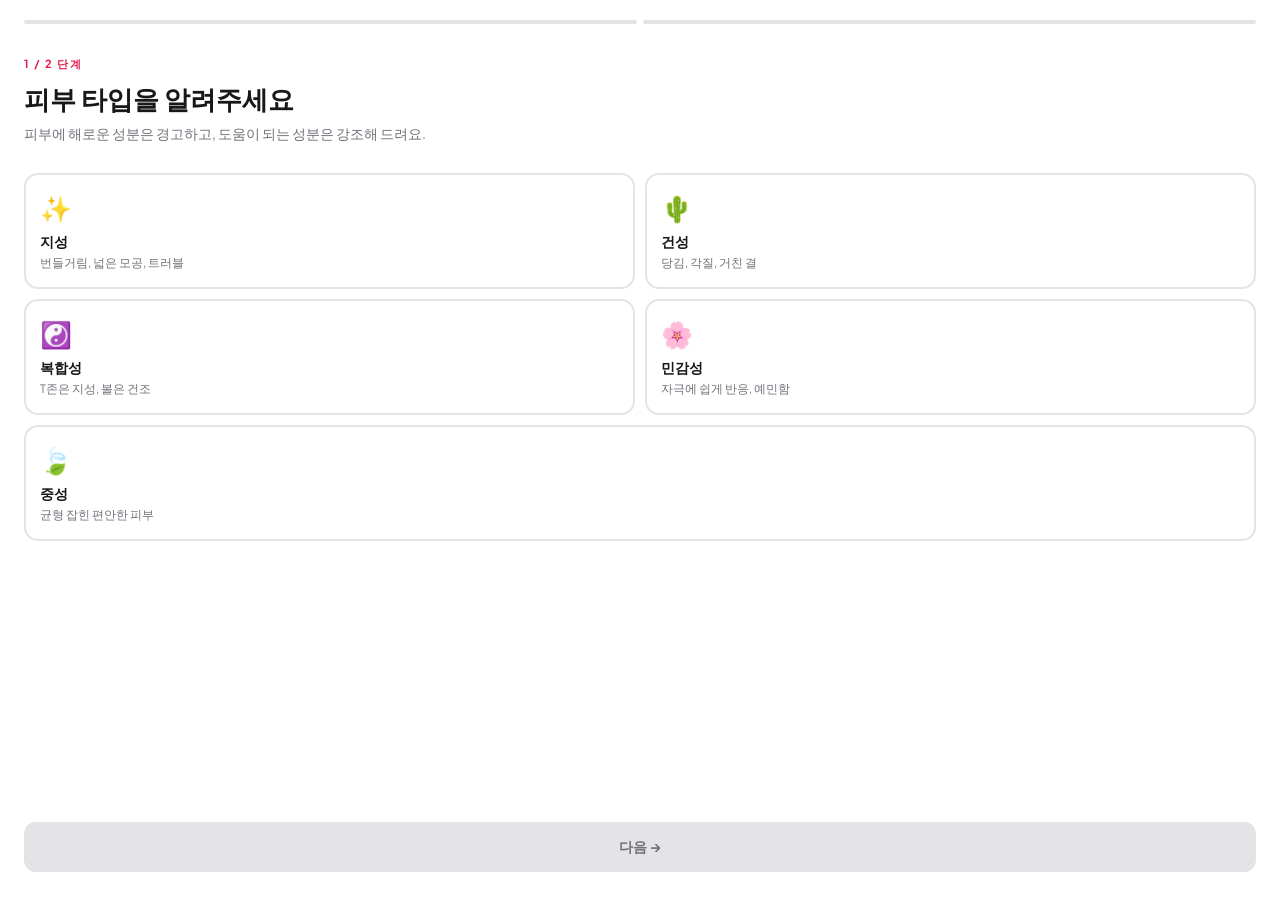
==== commit 0490ba56: "Localize Skinly to Korean, expand ingredient DB, add my-review, fix bugs Improvement pass over the H" ====
--- a/index.html
+++ b/index.html
@@ -1,122 +1,1102 @@
 <!DOCTYPE html>
 <html lang="ko">
 <head>
-<meta charset="UTF-8"/>
-<meta name="viewport" content="width=device-width,initial-scale=1.0,viewport-fit=cover"/>
-<title>LAST SIGNAL — Meridian Station</title>
-<link rel="manifest" href="manifest.json"/>
-<meta name="theme-color" content="#0a0e14"/>
-<meta name="description" content="A sci-fi interactive story you explore in 3D, in your browser."/>
-<meta name="apple-mobile-web-app-capable" content="yes"/>
-<link rel="icon" href="data:image/svg+xml,<svg xmlns='http://www.w3.org/2000/svg' viewBox='0 0 100 100'><rect width='100' height='100' fill='%230a0e14'/><circle cx='50' cy='50' r='30' fill='none' stroke='%2347e6ff' stroke-width='4'/><circle cx='50' cy='50' r='6' fill='%2347e6ff'/></svg>"/>
-<link rel="stylesheet" href="css/game.css"/>
+  <meta charset="UTF-8"/>
+  <meta name="viewport" content="width=device-width,initial-scale=1.0"/>
+  <title>Skinly — 화장품 성분 분석</title>
+  <link rel="manifest" href="manifest.json"/>
+  <link rel="icon" href="data:image/svg+xml,<svg xmlns='http://www.w3.org/2000/svg' viewBox='0 0 192 192'><rect width='192' height='192' fill='%23E11D48' rx='40'/><circle cx='96' cy='80' r='34' fill='white' opacity='0.95'/><ellipse cx='96' cy='140' rx='50' ry='28' fill='white' opacity='0.95'/></svg>"/>
+  <meta name="theme-color" content="#E11D48"/>
+  <meta name="description" content="화해 스타일의 개인 맞춤 화장품 성분 분석 앱."/>
+  <meta name="apple-mobile-web-app-capable" content="yes"/>
+  <link rel="preconnect" href="https://fonts.googleapis.com"/>
+  <link href="https://fonts.googleapis.com/css2?family=Plus+Jakarta+Sans:wght@400;500;600;700;800&display=swap" rel="stylesheet"/>
+  <style>
+    :root {
+      --bg:#F7F7F5; --white:#fff; --black:#18181B;
+      --primary:#E11D48; --primary-dark:#BE123C; --primary-light:#FFF1F2;
+      --success:#059669; --success-bg:#ECFDF5;
+      --warning:#B45309; --warning-bg:#FFFBEB;
+      --danger:#DC2626; --danger-bg:#FEF2F2;
+      --info:#0369A1; --info-bg:#E0F2FE;
+      --gray:#71717A; --gray-light:#F4F4F5; --border:#E4E4E7;
+      --font:'Plus Jakarta Sans',-apple-system,BlinkMacSystemFont,sans-serif;
+    }
+    *,*::before,*::after{box-sizing:border-box;margin:0;padding:0;}
+    body{font-family:var(--font);background:var(--bg);color:var(--black);min-height:100dvh;-webkit-font-smoothing:antialiased;}
+    .view{display:none;flex-direction:column;min-height:100dvh;}
+    .view.active{display:flex;animation:fadeUp .2s ease;}
+    @keyframes fadeUp{from{opacity:0;transform:translateY(6px)}to{opacity:1;transform:translateY(0)}}
+
+    /* ── ONBOARDING ── */
+    #view-onboard{background:var(--white);}
+    .ob-progress{display:flex;gap:6px;padding:20px 24px 0;}
+    .ob-bar{height:4px;flex:1;border-radius:2px;background:var(--border);transition:background .3s;}
+    .ob-bar.done{background:var(--primary);}
+    .ob-content{flex:1;display:flex;flex-direction:column;padding:32px 24px 28px;}
+    .ob-tag{font-size:.7rem;font-weight:700;letter-spacing:.14em;text-transform:uppercase;color:var(--primary);margin-bottom:10px;}
+    .ob-title{font-size:1.65rem;font-weight:800;line-height:1.25;margin-bottom:8px;}
+    .ob-sub{font-size:.88rem;color:var(--gray);line-height:1.55;margin-bottom:28px;}
+    .skin-grid{display:grid;grid-template-columns:1fr 1fr;gap:10px;margin-bottom:auto;}
+    .skin-card{border:2px solid var(--border);border-radius:14px;padding:16px 14px;cursor:pointer;transition:all .15s;background:var(--white);text-align:left;-webkit-tap-highlight-color:transparent;}
+    .skin-card:last-child{grid-column:1/-1;}
+    .skin-card.sel{border-color:var(--primary);background:var(--primary-light);}
+    .sc-emoji{font-size:1.6rem;margin-bottom:8px;display:block;}
+    .sc-name{font-size:.9rem;font-weight:700;margin-bottom:3px;}
+    .sc-desc{font-size:.72rem;color:var(--gray);line-height:1.4;}
+    .concern-wrap{display:flex;flex-wrap:wrap;gap:8px;margin-bottom:auto;}
+    .concern-chip{display:flex;align-items:center;gap:6px;padding:10px 16px;border-radius:100px;border:2px solid var(--border);font-size:.82rem;font-weight:600;cursor:pointer;background:var(--white);transition:all .15s;font-family:var(--font);-webkit-tap-highlight-color:transparent;}
+    .concern-chip.sel{border-color:var(--primary);background:var(--primary-light);color:var(--primary);}
+    .ob-footer{padding-top:20px;display:flex;flex-direction:column;gap:8px;}
+
+    /* ── BUTTONS ── */
+    .btn{display:flex;align-items:center;justify-content:center;gap:8px;width:100%;padding:15px;border-radius:12px;border:none;font-family:var(--font);font-size:.9rem;font-weight:700;cursor:pointer;transition:all .15s;-webkit-tap-highlight-color:transparent;}
+    .btn-primary{background:var(--primary);color:var(--white);}
+    .btn-primary:active{background:var(--primary-dark);transform:scale(.99);}
+    .btn-primary:disabled{background:var(--border);color:var(--gray);cursor:not-allowed;transform:none;}
+    .btn-ghost{background:transparent;color:var(--gray);font-size:.82rem;}
+    .icon-btn{width:36px;height:36px;border-radius:50%;background:var(--gray-light);border:none;cursor:pointer;display:flex;align-items:center;justify-content:center;font-size:1.05rem;-webkit-tap-highlight-color:transparent;}
+
+    /* ── HOME ── */
+    #view-home{background:var(--white);}
+    .home-hd{padding:20px 20px 0;display:flex;align-items:center;justify-content:space-between;}
+    .home-logo{font-size:1.3rem;font-weight:800;letter-spacing:-.03em;}
+    .home-logo span{color:var(--primary);}
+    .home-hero{padding:24px 20px 18px;}
+    .home-eyebrow{font-size:.78rem;color:var(--gray);font-weight:500;margin-bottom:4px;}
+    .home-headline{font-size:1.45rem;font-weight:800;line-height:1.3;}
+    .profile-tag{display:inline-flex;align-items:center;gap:5px;margin-top:10px;padding:5px 12px;border-radius:100px;background:var(--primary-light);color:var(--primary);font-size:.72rem;font-weight:600;}
+    .search-area{padding:0 20px;display:flex;gap:10px;align-items:center;}
+    .search-wrap{flex:1;position:relative;}
+    .search-inp{width:100%;padding:13px 46px 13px 42px;border-radius:13px;border:2px solid var(--border);font-family:var(--font);font-size:.88rem;background:var(--bg);color:var(--black);outline:none;transition:all .2s;}
+    .search-inp:focus{border-color:var(--primary);background:var(--white);}
+    .search-inp::placeholder{color:#A1A1AA;}
+    .search-icon-l{position:absolute;left:13px;top:50%;transform:translateY(-50%);color:var(--gray);pointer-events:none;font-size:1rem;}
+    .search-go{position:absolute;right:7px;top:50%;transform:translateY(-50%);width:32px;height:32px;border-radius:9px;background:var(--primary);border:none;color:var(--white);font-size:.9rem;font-weight:700;cursor:pointer;display:flex;align-items:center;justify-content:center;font-family:var(--font);-webkit-tap-highlight-color:transparent;}
+    .scan-btn{width:46px;height:46px;border-radius:13px;background:var(--gray-light);border:2px solid var(--border);font-size:1.2rem;cursor:pointer;flex-shrink:0;display:flex;align-items:center;justify-content:center;-webkit-tap-highlight-color:transparent;}
+
+    /* home tabs */
+    .home-tabs{display:flex;gap:0;padding:16px 20px 0;border-bottom:1px solid var(--border);margin-top:16px;}
+    .h-tab{padding:8px 14px;border:none;background:transparent;font-family:var(--font);font-size:.8rem;font-weight:600;color:var(--gray);cursor:pointer;border-bottom:2.5px solid transparent;margin-bottom:-1px;transition:all .15s;-webkit-tap-highlight-color:transparent;}
+    .h-tab.active{color:var(--primary);border-bottom-color:var(--primary);}
+    .tab-pane{padding:14px 20px 8px;}
+    .tab-empty{font-size:.82rem;color:var(--gray);padding:8px 0;}
+
+    /* history / fav cards */
+    .hist-scroll{display:flex;gap:10px;overflow-x:auto;padding-bottom:4px;-webkit-overflow-scrolling:touch;scrollbar-width:none;}
+    .hist-scroll::-webkit-scrollbar{display:none;}
+    .hist-card{flex-shrink:0;width:96px;cursor:pointer;-webkit-tap-highlight-color:transparent;}
+    .hist-img{width:96px;height:96px;border-radius:12px;object-fit:cover;background:var(--gray-light);display:block;margin-bottom:5px;}
+    .hist-img-ph{width:96px;height:96px;border-radius:12px;background:var(--gray-light);display:flex;align-items:center;justify-content:center;font-size:2rem;margin-bottom:5px;}
+    .hist-name{font-size:.7rem;font-weight:600;line-height:1.3;overflow:hidden;display:-webkit-box;-webkit-line-clamp:2;-webkit-box-orient:vertical;margin-bottom:3px;}
+
+    /* sugg chips */
+    .sugg-label{font-size:.72rem;font-weight:700;letter-spacing:.08em;text-transform:uppercase;color:var(--gray);margin-bottom:10px;}
+    .sugg-chips{display:flex;flex-wrap:wrap;gap:7px;}
+    .sugg-chip{padding:8px 14px;border-radius:100px;background:var(--gray-light);font-size:.78rem;font-weight:600;cursor:pointer;border:none;font-family:var(--font);-webkit-tap-highlight-color:transparent;transition:all .15s;}
+    .sugg-chip:active{background:var(--primary-light);color:var(--primary);}
+
+    /* ── NAV BAR ── */
+    .nav-bar{background:var(--white);padding:14px 14px 12px;display:flex;align-items:center;gap:8px;border-bottom:1px solid var(--border);position:sticky;top:0;z-index:100;}
+    .back-btn{width:36px;height:36px;border-radius:10px;background:var(--gray-light);border:none;cursor:pointer;display:flex;align-items:center;justify-content:center;font-size:1rem;flex-shrink:0;-webkit-tap-highlight-color:transparent;}
+    .nav-inp{flex:1;padding:9px 12px;border-radius:10px;border:1.5px solid var(--border);font-family:var(--font);font-size:.88rem;background:var(--bg);outline:none;color:var(--black);}
+    .nav-inp:focus{border-color:var(--primary);background:var(--white);}
+    .nav-go{width:36px;height:36px;border-radius:10px;background:var(--primary);border:none;color:var(--white);font-size:.9rem;font-weight:700;cursor:pointer;flex-shrink:0;display:flex;align-items:center;justify-content:center;font-family:var(--font);-webkit-tap-highlight-color:transparent;}
+
+    /* ── RESULTS ── */
+    #view-results{background:var(--bg);}
+    .results-meta{padding:12px 16px 6px;font-size:.78rem;color:var(--gray);font-weight:500;}
+    .results-list{padding:4px 14px 28px;display:flex;flex-direction:column;gap:10px;}
+    .product-card{background:var(--white);border-radius:14px;padding:14px;display:flex;gap:12px;align-items:center;cursor:pointer;border:1.5px solid transparent;transition:border-color .15s;-webkit-tap-highlight-color:transparent;}
+    .product-card:active{border-color:var(--primary);}
+    .prod-img{width:64px;height:64px;border-radius:10px;object-fit:cover;background:var(--gray-light);flex-shrink:0;}
+    .prod-img-ph{width:64px;height:64px;border-radius:10px;background:var(--gray-light);display:flex;align-items:center;justify-content:center;font-size:1.7rem;flex-shrink:0;}
+    .prod-info{flex:1;min-width:0;}
+    .prod-brand{font-size:.68rem;font-weight:600;color:var(--gray);text-transform:uppercase;letter-spacing:.06em;margin-bottom:3px;}
+    .prod-name{font-size:.88rem;font-weight:700;line-height:1.3;margin-bottom:6px;}
+    .prod-chevron{color:var(--border);font-size:1.1rem;flex-shrink:0;}
+
+    /* grade badge */
+    .gbadge{display:inline-flex;align-items:center;gap:4px;padding:3px 9px;border-radius:100px;font-size:.7rem;font-weight:700;}
+    .g-A{background:var(--success-bg);color:var(--success);}
+    .g-B{background:var(--info-bg);color:var(--info);}
+    .g-C{background:var(--warning-bg);color:var(--warning);}
+    .g-D{background:var(--danger-bg);color:var(--danger);}
+    .g-x{background:var(--gray-light);color:var(--gray);}
+
+    /* state boxes */
+    .state-box{display:flex;flex-direction:column;align-items:center;justify-content:center;padding:52px 24px;text-align:center;gap:10px;}
+    .state-emoji{font-size:2.4rem;}
+    .state-title{font-size:1rem;font-weight:700;}
+    .state-sub{font-size:.82rem;color:var(--gray);line-height:1.5;}
+    .spinner{width:28px;height:28px;border:3px solid var(--border);border-top-color:var(--primary);border-radius:50%;animation:spin .7s linear infinite;}
+    @keyframes spin{to{transform:rotate(360deg)}}
+
+    /* ── PRODUCT DETAIL ── */
+    #view-product{background:var(--bg);}
+    .product-hero{background:var(--white);padding:20px;display:flex;gap:14px;align-items:flex-start;border-bottom:1px solid var(--border);}
+    .hero-img{width:80px;height:80px;border-radius:12px;object-fit:cover;background:var(--gray-light);flex-shrink:0;}
+    .hero-img-ph{width:80px;height:80px;border-radius:12px;background:var(--gray-light);display:flex;align-items:center;justify-content:center;font-size:2rem;flex-shrink:0;}
+    .hero-info{flex:1;}
+    .hero-brand{font-size:.7rem;font-weight:600;text-transform:uppercase;letter-spacing:.06em;color:var(--gray);margin-bottom:4px;}
+    .hero-name{font-size:1rem;font-weight:800;line-height:1.3;margin-bottom:10px;}
+    .section{background:var(--white);margin:10px 0;padding:16px 18px;}
+    .sec-title{font-size:.72rem;font-weight:700;text-transform:uppercase;letter-spacing:.09em;color:var(--gray);margin-bottom:12px;display:flex;align-items:center;gap:6px;}
+    .sec-count{background:var(--gray-light);color:var(--gray);font-size:.65rem;padding:2px 7px;border-radius:100px;font-weight:600;}
+    .score-row{display:flex;justify-content:space-between;font-size:.72rem;color:var(--gray);font-weight:500;margin-bottom:6px;}
+    .score-track{height:7px;border-radius:4px;background:var(--border);overflow:hidden;}
+    .score-fill{height:100%;border-radius:4px;transition:width .7s ease;}
+    .sf-hi{background:var(--success);} .sf-md{background:#F59E0B;} .sf-lo{background:var(--danger);}
+    .flag-item{display:flex;align-items:flex-start;gap:10px;padding:10px 0;border-top:1px solid var(--border);}
+    .flag-item:first-child{border-top:none;padding-top:0;}
+    .flag-ic{width:28px;height:28px;border-radius:8px;display:flex;align-items:center;justify-content:center;font-size:.82rem;flex-shrink:0;}
+    .fi-hi{background:var(--danger-bg);} .fi-md{background:var(--warning-bg);} .fi-lo{background:var(--gray-light);}
+    .flag-name{font-size:.85rem;font-weight:700;text-transform:capitalize;margin-bottom:2px;}
+    .flag-sub{font-size:.7rem;color:var(--gray);}
+    .benefit-chips{display:flex;flex-wrap:wrap;gap:6px;}
+    .benefit-chip{display:inline-flex;align-items:center;gap:4px;padding:6px 12px;border-radius:100px;background:var(--success-bg);color:var(--success);font-size:.76rem;font-weight:600;}
+    .buy-link{display:flex;align-items:center;gap:12px;padding:12px 0;border-top:1px solid var(--border);text-decoration:none;color:var(--black);-webkit-tap-highlight-color:transparent;}
+    .buy-link:first-child{border-top:none;padding-top:0;}
+    .buy-ic{width:36px;height:36px;border-radius:10px;background:var(--gray-light);display:flex;align-items:center;justify-content:center;font-size:1.1rem;flex-shrink:0;}
+    .buy-name{font-size:.88rem;font-weight:700;flex:1;}
+    .buy-arrow{color:var(--gray);font-size:.9rem;}
+    .ing-toggle{font-size:.8rem;font-weight:600;color:var(--primary);background:none;border:none;padding:0;cursor:pointer;font-family:var(--font);margin-bottom:8px;display:block;}
+    .ing-text{font-size:.76rem;color:var(--gray);line-height:1.75;display:none;}
+    .ing-text.open{display:block;}
+    .empty-note{font-size:.82rem;color:var(--gray);font-style:italic;}
+
+    /* ── SCAN ── */
+    #view-scan{background:#000;position:relative;overflow:hidden;min-height:100dvh;}
+    #scan-vid{position:absolute;top:0;left:0;width:100%;height:100%;object-fit:cover;}
+    .scan-back-btn{position:absolute;top:20px;left:16px;z-index:20;width:38px;height:38px;border-radius:50%;background:rgba(0,0,0,.45);border:1.5px solid rgba(255,255,255,.3);color:#fff;font-size:1rem;cursor:pointer;display:flex;align-items:center;justify-content:center;-webkit-tap-highlight-color:transparent;}
+    .scan-overlay{position:absolute;inset:0;z-index:10;display:flex;flex-direction:column;align-items:center;justify-content:center;padding-bottom:200px;pointer-events:none;}
+    .scan-finder{width:280px;height:165px;border-radius:14px;position:relative;box-shadow:0 0 0 4000px rgba(0,0,0,.55);overflow:hidden;}
+    .scan-corners{position:absolute;inset:0;}
+    .scan-corners::before,.scan-corners::after{content:'';position:absolute;width:26px;height:26px;border-color:var(--primary);border-style:solid;}
+    .scan-corners::before{top:-2px;left:-2px;border-width:4px 0 0 4px;border-radius:4px 0 0 0;}
+    .scan-corners::after{bottom:-2px;right:-2px;border-width:0 4px 4px 0;border-radius:0 0 4px 0;}
+    .scan-line{position:absolute;width:90%;left:5%;height:2px;background:linear-gradient(90deg,transparent,var(--primary),transparent);animation:scanLine 2s ease-in-out infinite;}
+    @keyframes scanLine{0%,100%{top:10%}50%{top:80%}}
+    .scan-hint{color:rgba(255,255,255,.85);font-size:.85rem;font-weight:500;margin-top:18px;text-align:center;}
+    .scan-controls{position:absolute;bottom:0;left:0;right:0;z-index:20;padding:20px 24px 44px;display:flex;flex-direction:column;gap:10px;background:linear-gradient(to top,rgba(0,0,0,.75) 0%,transparent 100%);}
+    .scan-manual-row{display:flex;gap:8px;}
+    .scan-inp{flex:1;padding:11px 14px;border-radius:10px;border:1.5px solid rgba(255,255,255,.25);background:rgba(255,255,255,.1);color:#fff;font-family:var(--font);font-size:.88rem;outline:none;}
+    .scan-inp::placeholder{color:rgba(255,255,255,.4);}
+    .scan-inp-go{width:42px;height:42px;border-radius:10px;background:var(--primary);border:none;color:#fff;font-size:1rem;cursor:pointer;display:flex;align-items:center;justify-content:center;flex-shrink:0;}
+    .scan-cancel-btn{padding:12px;border-radius:12px;background:rgba(255,255,255,.1);border:1.5px solid rgba(255,255,255,.2);color:#fff;font-family:var(--font);font-size:.88rem;font-weight:600;cursor:pointer;-webkit-tap-highlight-color:transparent;}
+    .scan-status{color:#fff;font-size:.8rem;text-align:center;font-weight:500;opacity:.8;}
+    #scan-unsupported{display:none;position:absolute;inset:0;z-index:30;background:var(--white);flex-direction:column;align-items:center;justify-content:center;padding:40px 24px;gap:12px;text-align:center;}
+
+    /* ── COMPARE ── */
+    #view-compare{background:var(--bg);}
+    .cmp-cards-row{display:flex;align-items:flex-start;padding:16px 14px;gap:8px;background:var(--white);border-bottom:1px solid var(--border);}
+    .cmp-pcard{flex:1;text-align:center;}
+    .cmp-pimg{width:72px;height:72px;border-radius:10px;object-fit:cover;background:var(--gray-light);display:block;margin:0 auto 6px;}
+    .cmp-pimg-ph{width:72px;height:72px;border-radius:10px;background:var(--gray-light);display:flex;align-items:center;justify-content:center;font-size:1.8rem;margin:0 auto 6px;}
+    .cmp-pname{font-size:.72rem;font-weight:700;line-height:1.3;margin-bottom:4px;}
+    .cmp-vs-col{font-size:.9rem;font-weight:900;color:var(--gray);padding-top:24px;flex-shrink:0;}
+    .cmp-empty-slot{flex:1;height:100px;border:2px dashed var(--border);border-radius:12px;display:flex;flex-direction:column;align-items:center;justify-content:center;cursor:pointer;gap:4px;-webkit-tap-highlight-color:transparent;}
+    .cmp-empty-slot span{font-size:.72rem;color:var(--gray);font-weight:600;}
+    .cmp-remove-btn{background:none;border:none;font-family:var(--font);font-size:.65rem;color:var(--gray);cursor:pointer;margin-top:5px;padding:2px 6px;border-radius:4px;}
+    .cmp-winner{background:var(--success-bg);color:var(--success);padding:10px 16px;font-size:.82rem;font-weight:700;}
+    .cmp-2col{display:grid;grid-template-columns:1fr 1fr;gap:12px;margin-top:6px;}
+    .cmp-col-head{font-size:.68rem;font-weight:700;text-transform:uppercase;letter-spacing:.06em;color:var(--gray);margin-bottom:6px;}
+    .cmp-row{font-size:.78rem;padding:2px 0;line-height:1.5;}
+    .cmp-bad{color:var(--danger);}
+    .cmp-good{color:var(--success);}
+    .cmp-shared{background:var(--gray-light);border-radius:8px;padding:8px 12px;font-size:.78rem;line-height:1.5;margin-bottom:8px;}
+    .cmp-shared strong{font-weight:700;color:var(--gray);}
+
+    /* Compare FAB */
+    .cmp-fab{position:fixed;bottom:24px;right:16px;z-index:500;display:none;}
+    .cmp-fab-btn{background:var(--black);color:#fff;border:none;border-radius:100px;padding:12px 18px;font-family:var(--font);font-size:.82rem;font-weight:700;cursor:pointer;box-shadow:0 4px 16px rgba(0,0,0,.25);display:flex;align-items:center;gap:7px;white-space:nowrap;-webkit-tap-highlight-color:transparent;}
+
+    /* ── MY REVIEW ── */
+    .star-row{display:flex;gap:2px;margin-bottom:10px;}
+    .star-btn{background:none;border:none;font-size:1.6rem;line-height:1;color:var(--border);cursor:pointer;padding:2px 4px;font-family:var(--font);transition:color .1s;-webkit-tap-highlight-color:transparent;}
+    .star-btn.on{color:#F59E0B;}
+    .rev-ta{width:100%;border:1.5px solid var(--border);border-radius:10px;padding:10px 12px;font-family:var(--font);font-size:.85rem;line-height:1.5;resize:vertical;outline:none;background:var(--bg);color:var(--black);margin-bottom:10px;}
+    .rev-ta:focus{border-color:var(--primary);background:var(--white);}
+    .rev-save-btn{padding:11px;font-size:.85rem;}
+
+    /* toast */
+    .toast{position:fixed;bottom:28px;left:50%;transform:translateX(-50%) translateY(16px);background:var(--black);color:#fff;padding:10px 20px;border-radius:100px;font-size:.8rem;font-weight:600;white-space:nowrap;opacity:0;pointer-events:none;transition:all .28s cubic-bezier(.34,1.56,.64,1);z-index:9999;}
+    .toast.show{opacity:1;transform:translateX(-50%) translateY(0);}
+  </style>
 </head>
 <body>
 
-<canvas id="scene"></canvas>
-
-<!-- ───────────────────────── LOADING ───────────────────────── -->
-<div id="loading" class="overlay">
-  <div class="boot">
-    <div class="boot-logo">MERIDIAN <span>OS</span></div>
-    <div class="boot-bar"><div id="boot-fill" class="boot-fill"></div></div>
-    <div id="boot-line" class="boot-line">initializing systems…</div>
+<!-- ══ ONBOARDING ══ -->
+<div id="view-onboard" class="view active">
+  <div class="ob-progress">
+    <div class="ob-bar" id="ob-p1"></div>
+    <div class="ob-bar" id="ob-p2"></div>
+  </div>
+  <div class="ob-content" id="ob-s1">
+    <div class="ob-tag">1 / 2 단계</div>
+    <h1 class="ob-title">피부 타입을 알려주세요</h1>
+    <p class="ob-sub">피부에 해로운 성분은 경고하고, 도움이 되는 성분은 강조해 드려요.</p>
+    <div class="skin-grid">
+      <div class="skin-card" data-t="oily"><span class="sc-emoji">✨</span><div class="sc-name">지성</div><div class="sc-desc">번들거림, 넓은 모공, 트러블</div></div>
+      <div class="skin-card" data-t="dry"><span class="sc-emoji">🌵</span><div class="sc-name">건성</div><div class="sc-desc">당김, 각질, 거친 결</div></div>
+      <div class="skin-card" data-t="combination"><span class="sc-emoji">☯️</span><div class="sc-name">복합성</div><div class="sc-desc">T존은 지성, 볼은 건조</div></div>
+      <div class="skin-card" data-t="sensitive"><span class="sc-emoji">🌸</span><div class="sc-name">민감성</div><div class="sc-desc">자극에 쉽게 반응, 예민함</div></div>
+      <div class="skin-card" data-t="normal"><span class="sc-emoji">🍃</span><div class="sc-name">중성</div><div class="sc-desc">균형 잡힌 편안한 피부</div></div>
+    </div>
+    <div class="ob-footer">
+      <button class="btn btn-primary" id="ob-next" disabled>다음 →</button>
+    </div>
+  </div>
+  <div class="ob-content" id="ob-s2" style="display:none;">
+    <div class="ob-tag">2 / 2 단계</div>
+    <h1 class="ob-title">피부 고민이 있나요?</h1>
+    <p class="ob-sub">해당하는 항목을 모두 선택하세요.</p>
+    <div class="concern-wrap">
+      <button class="concern-chip" data-c="acne">🔴 여드름 · 트러블</button>
+      <button class="concern-chip" data-c="dry">💧 건조함</button>
+      <button class="concern-chip" data-c="aging">🕐 주름 · 노화</button>
+      <button class="concern-chip" data-c="hyperpigmentation">🌑 색소침착 · 잡티</button>
+      <button class="concern-chip" data-c="redness">😊 홍조 · 붉은기</button>
+      <button class="concern-chip" data-c="none">✨ 없어요</button>
+    </div>
+    <div class="ob-footer">
+      <button class="btn btn-primary" id="ob-finish">시작하기 ✓</button>
+      <button class="btn btn-ghost" id="ob-back">← 이전</button>
+    </div>
   </div>
 </div>
 
-<!-- ───────────────────────── TITLE ───────────────────────── -->
-<div id="title" class="overlay hidden">
-  <div class="title-vignette"></div>
-  <div class="title-content">
-    <div class="title-eyebrow">인터랙티브 SF 스토리</div>
-    <h1 class="title-logo">LAST SIGNAL</h1>
-    <p class="title-sub">메리디안 스테이션에서 온 마지막 신호.</p>
-    <div class="title-menu">
-      <button id="btn-start" class="menu-btn primary">START</button>
-      <button id="btn-howto" class="menu-btn">CONTROLS</button>
+<!-- ══ HOME ══ -->
+<div id="view-home" class="view">
+  <div class="home-hd">
+    <div class="home-logo">skin<span>ly</span></div>
+    <button class="icon-btn" id="profile-btn">👤</button>
+  </div>
+  <div class="home-hero">
+    <div class="home-eyebrow">내 피부 맞춤 분석</div>
+    <h1 class="home-headline">내 피부에 맞는<br/>화장품을 찾아보세요</h1>
+    <div class="profile-tag" id="profile-tag">불러오는 중...</div>
+  </div>
+  <div class="search-area">
+    <div class="search-wrap">
+      <span class="search-icon-l">🔍</span>
+      <input class="search-inp" id="home-inp" type="text" placeholder="제품명 또는 브랜드 검색..." autocomplete="off" autocorrect="off" spellcheck="false"/>
+      <button class="search-go" id="home-go">→</button>
     </div>
-    <div id="howto" class="howto hidden">
-      <div class="howto-row"><span>W A S D</span>이동</div>
-      <div class="howto-row"><span>마우스</span>시점 조작</div>
-      <div class="howto-row"><span>SHIFT</span>달리기</div>
-      <div class="howto-row"><span>SPACE</span>점프</div>
-      <div class="howto-row"><span>CTRL</span>웅크리기</div>
-      <div class="howto-row"><span>E</span>상호작용 / 대화</div>
-      <div class="howto-row"><span>1 2 3…</span>대화 선택지</div>
-      <div class="howto-row"><span>ESC</span>일시정지</div>
+    <button class="scan-btn" id="scan-open" title="바코드 스캔">📷</button>
+  </div>
+  <div class="home-tabs">
+    <button class="h-tab active" data-t="recent">🕐 최근 본</button>
+    <button class="h-tab" data-t="saved">❤️ 찜</button>
+    <button class="h-tab" data-t="search">🔥 인기 검색</button>
+  </div>
+  <div id="tab-recent" class="tab-pane"></div>
+  <div id="tab-saved" class="tab-pane" style="display:none;"></div>
+  <div id="tab-search" class="tab-pane" style="display:none;">
+    <div class="sugg-label" style="margin-bottom:10px;">이런 검색어는 어때요</div>
+    <div class="sugg-chips">
+      <button class="sugg-chip" data-q="COSRX snail mucin">코스알엑스</button>
+      <button class="sugg-chip" data-q="Beauty of Joseon">조선미녀</button>
+      <button class="sugg-chip" data-q="Innisfree green tea">이니스프리</button>
+      <button class="sugg-chip" data-q="Laneige water sleeping mask">라네즈</button>
+      <button class="sugg-chip" data-q="Sulwhasoo first care">설화수</button>
+      <button class="sugg-chip" data-q="Round Lab dokdo">라운드랩</button>
+      <button class="sugg-chip" data-q="CeraVe moisturizer">CeraVe</button>
+      <button class="sugg-chip" data-q="The Ordinary niacinamide">The Ordinary</button>
+      <button class="sugg-chip" data-q="La Roche-Posay sunscreen">La Roche-Posay</button>
     </div>
-    <div class="title-footer">데스크톱 · 크롬/엣지 권장 · 헤드폰 권장</div>
   </div>
 </div>
 
-<!-- ───────────────────────── HUD (in-game) ───────────────────────── -->
-<div id="hud" class="hidden">
-  <div id="crosshair"><span></span></div>
-  <div id="interact-prompt" class="interact-prompt hidden"><kbd>E</kbd><span id="interact-label">살펴보기</span></div>
-  <div id="objective" class="objective"><div class="objective-label">OBJECTIVE</div><div id="objective-text">신호가 발생한 구역을 찾아라</div></div>
-  <div id="vitals" class="vitals">
-    <div class="vital-name" id="player-tag">K-42</div>
-    <div class="vital-bar"><div id="vital-fill" class="vital-fill"></div></div>
-  </div>
-  <div id="fade" class="fade"></div>
-  <div id="subtitle-log" class="subtitle-log"></div>
+<!-- ══ RESULTS ══ -->
+<div id="view-results" class="view">
+  <div class="nav-bar">
+    <button class="back-btn" id="res-back">←</button>
+    <input class="nav-inp" id="res-inp" type="text" placeholder="검색..." autocomplete="off"/>
+    <button class="nav-go" id="res-go">→</button>
+  </div>
+  <div class="results-meta" id="res-meta"></div>
+  <div class="results-list" id="res-list"></div>
 </div>
 
-<!-- ───────────────────────── DIALOGUE ───────────────────────── -->
-<div id="dialogue" class="dialogue hidden">
-  <div class="dlg-box">
-    <div id="dlg-speaker" class="dlg-speaker">???</div>
-    <div id="dlg-text" class="dlg-text"></div>
-    <div id="dlg-choices" class="dlg-choices"></div>
-    <div id="dlg-continue" class="dlg-continue hidden">계속하려면 클릭하거나 <kbd>E</kbd></div>
-  </div>
+<!-- ══ PRODUCT DETAIL ══ -->
+<div id="view-product" class="view">
+  <div class="nav-bar">
+    <button class="back-btn" id="prod-back">←</button>
+    <div id="prod-nav-title" style="flex:1;font-size:.85rem;font-weight:700;overflow:hidden;text-overflow:ellipsis;white-space:nowrap;"></div>
+    <button class="icon-btn" id="prod-fav-btn" title="찜하기">🤍</button>
+    <button class="icon-btn" id="prod-cmp-btn" title="비교하기" style="font-size:.85rem;font-weight:800;">⊞</button>
+  </div>
+  <div id="prod-content"></div>
 </div>
 
-<!-- ───────────────────────── PAUSE ───────────────────────── -->
-<div id="pause" class="overlay hidden">
-  <div class="pause-panel">
-    <div class="pause-title">일시정지</div>
-    <div class="pause-row">
-      <label for="sens">마우스 감도</label>
-      <input type="range" id="sens" min="0.2" max="2.5" step="0.1" value="1"/>
+<!-- ══ SCAN ══ -->
+<div id="view-scan" class="view">
+  <video id="scan-vid" autoplay playsinline muted></video>
+  <button class="scan-back-btn" id="scan-back">←</button>
+  <div class="scan-overlay">
+    <div class="scan-finder">
+      <div class="scan-corners"></div>
+      <div class="scan-line"></div>
     </div>
-    <div class="pause-row">
-      <label for="vol">음량</label>
-      <input type="range" id="vol" min="0" max="1" step="0.05" value="0.6"/>
+    <p class="scan-hint" id="scan-hint">바코드를 화면에 맞춰주세요</p>
+  </div>
+  <div class="scan-controls">
+    <div class="scan-status" id="scan-status"></div>
+    <div class="scan-manual-row">
+      <input class="scan-inp" id="scan-inp" type="tel" placeholder="바코드 번호 직접 입력 (EAN-13)..."/>
+      <button class="scan-inp-go" id="scan-inp-go">→</button>
     </div>
-    <button id="btn-resume" class="menu-btn primary">계속하기</button>
-    <button id="btn-quit" class="menu-btn">타이틀로</button>
+    <button class="scan-cancel-btn" id="scan-cancel">취소</button>
+  </div>
+  <div id="scan-unsupported">
+    <div style="font-size:2.4rem;">📷</div>
+    <div style="font-size:1rem;font-weight:800;">카메라 스캔을 지원하지 않아요</div>
+    <p style="font-size:.85rem;color:var(--gray);line-height:1.6;">이 브라우저는 바코드 인식을 지원하지 않아요.<br/>안드로이드 Chrome을 쓰거나, 아래에 번호를 직접 입력하세요.</p>
+    <input class="nav-inp" id="scan-fb-inp" type="tel" placeholder="바코드 번호 입력..." style="margin-top:8px;width:100%;"/>
+    <button class="btn btn-primary" id="scan-fb-go" style="margin-top:8px;">검색 →</button>
+    <button class="btn btn-ghost" id="scan-fb-cancel">취소</button>
   </div>
 </div>
 
-<!-- ───────────────────────── ENDING ───────────────────────── -->
-<div id="ending" class="overlay hidden">
-  <div class="title-vignette"></div>
-  <div class="title-content">
-    <div class="title-eyebrow" id="end-eyebrow">END</div>
-    <h1 class="title-logo" id="end-title" style="font-size:2.6rem;">-</h1>
-    <p class="title-sub" id="end-desc">-</p>
-    <div class="title-menu">
-      <button id="btn-restart" class="menu-btn primary">다시 플레이</button>
+<!-- ══ COMPARE ══ -->
+<div id="view-compare" class="view">
+  <div class="nav-bar">
+    <button class="back-btn" id="cmp-back">←</button>
+    <div style="flex:1;font-size:.9rem;font-weight:800;">제품 비교</div>
+    <button class="icon-btn" id="cmp-clear" title="전체 비우기" style="font-size:.8rem;">✕</button>
+  </div>
+  <div id="cmp-content"></div>
+</div>
+
+<!-- Compare FAB -->
+<div class="cmp-fab" id="cmp-fab">
+  <button class="cmp-fab-btn" id="cmp-fab-btn">⊞ 비교 · <span id="cmp-count">0</span></button>
+</div>
+
+<div class="toast" id="toast"></div>
+
+<script>
+// ══ CONFIG ══
+const PKEY   = 'skinly-profile-v1';
+const HKEY   = 'skinly-hist-v1';
+const FAVKEY = 'skinly-favs-v1';
+const RKEY   = 'skinly-reviews-v1';
+
+// ══ STATE ══
+let profile = null;
+try { profile = JSON.parse(localStorage.getItem(PKEY)); } catch {}
+let prodBackView = 'view-results';
+let currentProdId = null;
+let compareList = []; // up to 2 product codes
+let scanActive = false;
+let scanStream = null;
+
+// ══ INGREDIENT DB ══
+// ko: 대한민국 화장품 성분명(전성분 표기명) 병기
+const DB = {
+  /* ── 모공 막힘 유발 (코메도제닉) ── */
+  'isopropyl myristate':       {ko:'아이소프로필미리스테이트',flag:'comedogenic',severity:5,bad_for:['acne','oily']},
+  'isopropyl palmitate':       {ko:'아이소프로필팔미테이트',flag:'comedogenic',severity:4,bad_for:['acne','oily']},
+  'myristyl myristate':        {ko:'미리스틸미리스테이트',flag:'comedogenic',severity:5,bad_for:['acne']},
+  'isopropyl isostearate':     {ko:'아이소프로필아이소스테아레이트',flag:'comedogenic',severity:4,bad_for:['acne','oily']},
+  'butyl stearate':            {ko:'부틸스테아레이트',flag:'comedogenic',severity:3,bad_for:['acne']},
+  'laureth-4':                 {ko:'라우레스-4',flag:'comedogenic',severity:5,bad_for:['acne','oily']},
+  'oleth-3':                   {ko:'올레스-3',flag:'comedogenic',severity:5,bad_for:['acne','oily']},
+  'wheat germ oil':            {ko:'밀배아오일',flag:'comedogenic',severity:5,bad_for:['acne']},
+  'acetylated lanolin':        {ko:'아세틸레이티드라놀린',flag:'comedogenic',severity:4,bad_for:['acne']},
+  'lanolin':                   {ko:'라놀린',flag:'comedogenic',severity:3,bad_for:['acne']},
+  'cocoa butter':              {ko:'코코아버터',flag:'comedogenic',severity:4,bad_for:['acne']},
+  'theobroma cacao':           {ko:'코코아버터',flag:'comedogenic',severity:4,bad_for:['acne']},
+  'coconut oil':               {ko:'코코넛오일',flag:'comedogenic',severity:4,bad_for:['acne','oily']},
+  'cocos nucifera oil':        {ko:'코코넛오일',flag:'comedogenic',severity:4,bad_for:['acne','oily']},
+  'flaxseed oil':              {ko:'아마씨오일',flag:'comedogenic',severity:4,bad_for:['acne']},
+  'linseed oil':               {ko:'아마씨오일(린시드)',flag:'comedogenic',severity:4,bad_for:['acne']},
+  'soybean oil':               {ko:'대두오일',flag:'comedogenic',severity:3,bad_for:['acne']},
+  'sesame oil':                {ko:'참깨오일',flag:'comedogenic',severity:3,bad_for:['acne']},
+  'mineral oil':               {ko:'미네랄오일',flag:'comedogenic',severity:2,bad_for:['acne','oily']},
+  'paraffinum liquidum':       {ko:'미네랄오일',flag:'comedogenic',severity:2,bad_for:['acne','oily']},
+  /* ── 자극 성분 ── */
+  'fragrance':                 {ko:'향료',flag:'irritant',severity:4,bad_for:['sensitive','redness']},
+  'parfum':                    {ko:'향료',flag:'irritant',severity:4,bad_for:['sensitive','redness']},
+  'alcohol denat':             {ko:'변성알코올',flag:'irritant',severity:4,bad_for:['sensitive','dry']},
+  'denatured alcohol':         {ko:'변성알코올',flag:'irritant',severity:4,bad_for:['sensitive','dry']},
+  'sd alcohol':                {ko:'변성알코올',flag:'irritant',severity:3,bad_for:['sensitive','dry']},
+  'sodium lauryl sulfate':     {ko:'소듐라우릴설페이트',flag:'irritant',severity:4,bad_for:['sensitive','dry']},
+  'sodium laureth sulfate':    {ko:'소듐라우레스설페이트',flag:'irritant',severity:2,bad_for:['sensitive']},
+  'methylisothiazolinone':     {ko:'메칠이소치아졸리논',flag:'irritant',severity:5,bad_for:['sensitive','redness']},
+  'methylchloroisothiazolinone':{ko:'메칠클로로이소치아졸리논',flag:'irritant',severity:5,bad_for:['sensitive']},
+  'dmdm hydantoin':            {ko:'디엠디엠하이단토인',flag:'irritant',severity:3,bad_for:['sensitive'],note:'포름알데하이드 방출제'},
+  'imidazolidinyl urea':       {ko:'이미다졸리디닐우레아',flag:'irritant',severity:3,bad_for:['sensitive'],note:'포름알데하이드 방출제'},
+  'diazolidinyl urea':         {ko:'디아졸리디닐우레아',flag:'irritant',severity:3,bad_for:['sensitive'],note:'포름알데하이드 방출제'},
+  'quaternium-15':             {ko:'쿼터늄-15',flag:'irritant',severity:4,bad_for:['sensitive'],note:'포름알데하이드 방출제'},
+  'triclosan':                 {ko:'트리클로산',flag:'irritant',severity:4,bad_for:['sensitive']},
+  'benzophenone-3':            {ko:'벤조페논-3(옥시벤존)',flag:'irritant',severity:3,bad_for:['sensitive']},
+  'oxybenzone':                {ko:'옥시벤존',flag:'irritant',severity:3,bad_for:['sensitive']},
+  'butylparaben':              {ko:'부틸파라벤',flag:'irritant',severity:2,bad_for:['sensitive']},
+  'propylparaben':             {ko:'프로필파라벤',flag:'irritant',severity:2,bad_for:['sensitive']},
+  'menthol':                   {ko:'멘톨',flag:'irritant',severity:3,bad_for:['sensitive','redness']},
+  'mentha piperita':           {ko:'페퍼민트오일',flag:'irritant',severity:3,bad_for:['sensitive','redness']},
+  'peppermint oil':            {ko:'페퍼민트오일',flag:'irritant',severity:3,bad_for:['sensitive','redness']},
+  'eucalyptus':                {ko:'유칼립투스',flag:'irritant',severity:2,bad_for:['sensitive']},
+  'hamamelis virginiana':      {ko:'위치하젤',flag:'irritant',severity:2,bad_for:['sensitive','dry']},
+  'witch hazel':               {ko:'위치하젤',flag:'irritant',severity:2,bad_for:['sensitive','dry']},
+  'benzyl alcohol':            {ko:'벤질알코올',flag:'irritant',severity:2,bad_for:['sensitive']},
+  /* ── 알레르기 주의 (EU 지정 향료 알레르겐) ── */
+  'limonene':                  {ko:'리모넨',flag:'allergen',severity:3,bad_for:['sensitive','redness']},
+  'linalool':                  {ko:'리날룰',flag:'allergen',severity:3,bad_for:['sensitive','redness']},
+  'citronellol':               {ko:'시트로넬올',flag:'allergen',severity:2,bad_for:['sensitive']},
+  'eugenol':                   {ko:'유제놀',flag:'allergen',severity:3,bad_for:['sensitive']},
+  'geraniol':                  {ko:'제라니올',flag:'allergen',severity:2,bad_for:['sensitive']},
+  'cinnamyl alcohol':          {ko:'신나밀알코올',flag:'allergen',severity:3,bad_for:['sensitive']},
+  'benzyl benzoate':           {ko:'벤질벤조에이트',flag:'allergen',severity:2,bad_for:['sensitive']},
+  'benzyl salicylate':         {ko:'벤질살리실레이트',flag:'allergen',severity:2,bad_for:['sensitive']},
+  'isoeugenol':                {ko:'이소유제놀',flag:'allergen',severity:3,bad_for:['sensitive']},
+  'hexyl cinnamal':            {ko:'헥실신남알',flag:'allergen',severity:2,bad_for:['sensitive']},
+  'butylphenyl methylpropional':{ko:'부틸페닐메칠프로피오날(릴리알)',flag:'allergen',severity:4,bad_for:['sensitive']},
+  'hydroxycitronellal':        {ko:'하이드록시시트로넬알',flag:'allergen',severity:3,bad_for:['sensitive']},
+  'amyl cinnamal':             {ko:'아밀신남알',flag:'allergen',severity:2,bad_for:['sensitive']},
+  'coumarin':                  {ko:'쿠마린',flag:'allergen',severity:3,bad_for:['sensitive']},
+  'citral':                    {ko:'시트랄',flag:'allergen',severity:3,bad_for:['sensitive']},
+  'farnesol':                  {ko:'파네솔',flag:'allergen',severity:2,bad_for:['sensitive']},
+  'lavandula angustifolia':    {ko:'라벤더오일',flag:'allergen',severity:2,bad_for:['sensitive']},
+  'lavender oil':              {ko:'라벤더오일',flag:'allergen',severity:2,bad_for:['sensitive']},
+  /* ── 유익 성분: 보습 ── */
+  'hyaluronic acid':           {ko:'히알루론산',flag:'beneficial',good_for:['dry','all']},
+  'sodium hyaluronate':        {ko:'소듐하이알루로네이트',flag:'beneficial',good_for:['dry','all']},
+  'glycerin':                  {ko:'글리세린',flag:'beneficial',good_for:['dry','all']},
+  'glycerol':                  {ko:'글리세롤',flag:'beneficial',good_for:['dry','all']},
+  'ceramide':                  {ko:'세라마이드',flag:'beneficial',good_for:['dry','sensitive']},
+  'ceramide np':               {ko:'세라마이드엔피',flag:'beneficial',good_for:['dry','sensitive']},
+  'ceramide ap':               {ko:'세라마이드에이피',flag:'beneficial',good_for:['dry','sensitive']},
+  'squalane':                  {ko:'스쿠알란',flag:'beneficial',good_for:['dry','all']},
+  'shea butter':               {ko:'시어버터',flag:'beneficial',good_for:['dry']},
+  'butyrospermum parkii':      {ko:'시어버터',flag:'beneficial',good_for:['dry']},
+  'panthenol':                 {ko:'판테놀',flag:'beneficial',good_for:['dry','sensitive']},
+  'allantoin':                 {ko:'알란토인',flag:'beneficial',good_for:['sensitive','dry']},
+  'betaine':                   {ko:'베타인',flag:'beneficial',good_for:['dry']},
+  'trehalose':                 {ko:'트레할로스',flag:'beneficial',good_for:['dry']},
+  'sodium pca':                {ko:'소듐피씨에이',flag:'beneficial',good_for:['dry']},
+  'polyglutamic acid':         {ko:'폴리글루타믹애씨드',flag:'beneficial',good_for:['dry']},
+  'ectoin':                    {ko:'엑토인',flag:'beneficial',good_for:['sensitive','dry']},
+  'tocopherol':                {ko:'토코페롤(비타민E)',flag:'beneficial',good_for:['dry','aging','all']},
+  /* ── 유익 성분: 트러블·진정 ── */
+  'niacinamide':               {ko:'나이아신아마이드',flag:'beneficial',good_for:['acne','oily','hyperpigmentation','redness']},
+  'salicylic acid':            {ko:'살리실릭애씨드(BHA)',flag:'beneficial',good_for:['acne','oily']},
+  'zinc oxide':                {ko:'징크옥사이드',flag:'beneficial',good_for:['acne','sensitive']},
+  'centella asiatica':         {ko:'병풀추출물(센텔라)',flag:'beneficial',good_for:['sensitive','acne','redness']},
+  'madecassoside':             {ko:'마데카소사이드',flag:'beneficial',good_for:['sensitive','redness']},
+  'asiaticoside':              {ko:'아시아티코사이드',flag:'beneficial',good_for:['sensitive','redness']},
+  'aloe vera':                 {ko:'알로에베라',flag:'beneficial',good_for:['sensitive','dry','redness']},
+  'aloe barbadensis':          {ko:'알로에베라',flag:'beneficial',good_for:['sensitive','dry','redness']},
+  'avena sativa':              {ko:'귀리추출물',flag:'beneficial',good_for:['sensitive','dry']},
+  'camellia sinensis':         {ko:'녹차추출물',flag:'beneficial',good_for:['oily','aging','sensitive']},
+  'snail secretion filtrate':  {ko:'달팽이점액여과물',flag:'beneficial',good_for:['acne','aging','dry']},
+  'propolis':                  {ko:'프로폴리스',flag:'beneficial',good_for:['acne','sensitive']},
+  'beta-glucan':               {ko:'베타글루칸',flag:'beneficial',good_for:['dry','sensitive','aging']},
+  'beta glucan':               {ko:'베타글루칸',flag:'beneficial',good_for:['dry','sensitive','aging']},
+  'melaleuca alternifolia':    {ko:'티트리잎오일',flag:'beneficial',good_for:['acne','oily']},
+  'tea tree':                  {ko:'티트리',flag:'beneficial',good_for:['acne','oily']},
+  'houttuynia cordata':        {ko:'어성초추출물',flag:'beneficial',good_for:['acne','sensitive']},
+  'artemisia':                 {ko:'쑥추출물(아르테미시아)',flag:'beneficial',good_for:['sensitive','redness']},
+  'glycyrrhiza glabra':        {ko:'감초뿌리추출물',flag:'beneficial',good_for:['hyperpigmentation','redness','sensitive']},
+  'licorice':                  {ko:'감초추출물',flag:'beneficial',good_for:['hyperpigmentation','redness','sensitive']},
+  'jojoba':                    {ko:'호호바오일',flag:'beneficial',good_for:['acne','oily','dry']},
+  'simmondsia chinensis':      {ko:'호호바오일',flag:'beneficial',good_for:['acne','dry']},
+  /* ── 유익 성분: 안티에이징 ── */
+  'retinol':                   {ko:'레티놀',flag:'beneficial',good_for:['aging','acne']},
+  'retinal':                   {ko:'레티날',flag:'beneficial',good_for:['aging','acne']},
+  'bakuchiol':                 {ko:'바쿠치올',flag:'beneficial',good_for:['aging','sensitive']},
+  'adenosine':                 {ko:'아데노신',flag:'beneficial',good_for:['aging']},
+  'ubiquinone':                {ko:'유비퀴논(코엔자임Q10)',flag:'beneficial',good_for:['aging']},
+  'palmitoyl tripeptide':      {ko:'팔미토일트리펩타이드',flag:'beneficial',good_for:['aging']},
+  'palmitoyl pentapeptide':    {ko:'팔미토일펜타펩타이드',flag:'beneficial',good_for:['aging']},
+  'copper tripeptide':         {ko:'구리트리펩타이드',flag:'beneficial',good_for:['aging']},
+  'acetyl hexapeptide':        {ko:'아세틸헥사펩타이드',flag:'beneficial',good_for:['aging']},
+  'sh-oligopeptide':           {ko:'에스에이치올리고펩타이드(EGF)',flag:'beneficial',good_for:['aging']},
+  'resveratrol':               {ko:'레스베라트롤',flag:'beneficial',good_for:['aging']},
+  'ferulic acid':              {ko:'페룰릭애씨드',flag:'beneficial',good_for:['aging','hyperpigmentation']},
+  'caffeine':                  {ko:'카페인',flag:'beneficial',good_for:['oily','aging']},
+  'panax ginseng':             {ko:'인삼추출물',flag:'beneficial',good_for:['aging']},
+  'galactomyces ferment':      {ko:'갈락토미세스발효여과물',flag:'beneficial',good_for:['oily','aging','hyperpigmentation']},
+  'bifida ferment':            {ko:'비피다발효용해물',flag:'beneficial',good_for:['aging','sensitive']},
+  'sodium dna':                {ko:'소듐디엔에이(PDRN)',flag:'beneficial',good_for:['aging','sensitive']},
+  'rosehip':                   {ko:'로즈힙오일',flag:'beneficial',good_for:['aging','hyperpigmentation']},
+  /* ── 유익 성분: 미백·각질 ── */
+  'ascorbic acid':             {ko:'아스코빅애씨드(비타민C)',flag:'beneficial',good_for:['hyperpigmentation','aging']},
+  'l-ascorbic acid':           {ko:'비타민C(L-아스코빅애씨드)',flag:'beneficial',good_for:['hyperpigmentation','aging']},
+  'alpha arbutin':             {ko:'알파-알부틴',flag:'beneficial',good_for:['hyperpigmentation']},
+  'kojic acid':                {ko:'코직애씨드',flag:'beneficial',good_for:['hyperpigmentation']},
+  'tranexamic acid':           {ko:'트라넥사믹애씨드',flag:'beneficial',good_for:['hyperpigmentation']},
+  'azelaic acid':              {ko:'아젤라익애씨드',flag:'beneficial',good_for:['acne','hyperpigmentation','redness']},
+  'glutathione':               {ko:'글루타치온',flag:'beneficial',good_for:['hyperpigmentation']},
+  'butylresorcinol':           {ko:'부틸레조시놀',flag:'beneficial',good_for:['hyperpigmentation']},
+  'oryza sativa':              {ko:'쌀추출물',flag:'beneficial',good_for:['dry','hyperpigmentation']},
+  'lactic acid':               {ko:'락틱애씨드(AHA)',flag:'beneficial',good_for:['dry','hyperpigmentation']},
+  'glycolic acid':             {ko:'글라이콜릭애씨드(AHA)',flag:'beneficial',good_for:['hyperpigmentation','aging','acne']},
+  'mandelic acid':             {ko:'만델릭애씨드',flag:'beneficial',good_for:['acne','hyperpigmentation','sensitive']},
+};
+
+// ══ UTILS ══
+const $ = id => document.getElementById(id);
+const cap = s => s ? s.charAt(0).toUpperCase() + s.slice(1) : '';
+const esc = s => s ? s.replace(/&/g,'&amp;').replace(/</g,'&lt;').replace(/>/g,'&gt;') : '';
+const toast = msg => {
+  const t = $('toast'); t.textContent = msg; t.classList.add('show');
+  setTimeout(() => t.classList.remove('show'), 2600);
+};
+
+function showView(id) {
+  if ($('view-scan').classList.contains('active') && id !== 'view-scan') stopScan();
+  document.querySelectorAll('.view').forEach(v => v.classList.remove('active'));
+  $(id).classList.add('active');
+  window.scrollTo(0,0);
+  updateCmpFab(id);
+}
+
+// ══ STORAGE: HISTORY & FAVS ══
+const pCache = {};
+
+function getHistory() { try { return JSON.parse(localStorage.getItem(HKEY)) || []; } catch { return []; } }
+function addToHistory(p) {
+  const slim = {code:p.code||'', product_name:p.product_name||'', brands:p.brands||'', image_front_url:p.image_front_url||'', ingredients_text:p.ingredients_text||''};
+  const hist = getHistory().filter(x => x.code !== slim.code);
+  hist.unshift(slim);
+  localStorage.setItem(HKEY, JSON.stringify(hist.slice(0,12)));
+}
+
+function getFavs() { try { return JSON.parse(localStorage.getItem(FAVKEY)) || []; } catch { return []; } }
+function isFav(code) { return getFavs().some(p => p.code === code); }
+function toggleFav(p) {
+  const slim = {code:p.code||'', product_name:p.product_name||'', brands:p.brands||'', image_front_url:p.image_front_url||'', ingredients_text:p.ingredients_text||''};
+  let favs = getFavs();
+  const idx = favs.findIndex(x => x.code === slim.code);
+  if (idx >= 0) { favs.splice(idx,1); localStorage.setItem(FAVKEY, JSON.stringify(favs)); return false; }
+  favs.unshift(slim);
+  localStorage.setItem(FAVKEY, JSON.stringify(favs.slice(0,50)));
+  return true;
+}
+
+// ══ STORAGE: MY REVIEWS ══
+function getReviews() { try { return JSON.parse(localStorage.getItem(RKEY)) || {}; } catch { return {}; } }
+function saveReview(code, stars, text) {
+  const all = getReviews();
+  if (!stars && !text.trim()) delete all[code];
+  else all[code] = {stars, text: text.trim(), updated: Date.now()};
+  localStorage.setItem(RKEY, JSON.stringify(all));
+}
+
+// ══ ANALYSIS ══
+function parseIngs(text) {
+  if (!text) return [];
+  // 농도(%)·번호 목록·괄호 주석만 제거하고 성분명 안의 숫자는 보존 (예: benzophenone-3, laureth-4)
+  return text.toLowerCase().split(/[,;\/]/)
+    .map(i => i.replace(/\*+|\d+(\.\d+)?\s*%|\(.*?\)|^\d+[\.)]\s*/g,'').replace(/\s+/g,' ').trim())
+    .filter(i => i.length > 2);
+}
+
+// 같은 성분의 표기 변형(향료/parfum, 세라마이드/세라마이드엔피 등)이 중복 집계되지 않도록 정리
+function dedupeMatches(list) {
+  const kept = [];
+  for (const item of [...list].sort((a,b) => b.name.length - a.name.length)) {
+    if (kept.some(k => k.name.includes(item.name) || (item.ko && k.ko === item.ko))) continue;
+    kept.push(item);
+  }
+  return kept;
+}
+
+function analyze(ingredientsText) {
+  if (!profile || !ingredientsText) return null;
+  const parsed = parseIngs(ingredientsText);
+  const traits = new Set([profile.skinType, ...profile.concerns]);
+  let flags = [], benefits = [];
+  for (const [name, data] of Object.entries(DB)) {
+    // 짧은 이름(urea 등)은 완전 일치만 허용해 오탐 방지
+    const found = parsed.some(i =>
+      i === name ||
+      (name.length >= 6 && i.includes(name)) ||
+      (name.length > 6 && name.includes(i) && i.length > 5));
+    if (!found) continue;
+    if (data.flag !== 'beneficial') {
+      if (data.bad_for?.some(t => traits.has(t))) flags.push({name, ...data});
+    } else {
+      if (data.good_for?.some(g => g === 'all' || traits.has(g))) benefits.push({name, ...data});
+    }
+  }
+  flags = dedupeMatches(flags);
+  benefits = dedupeMatches(benefits);
+  const penalty = flags.reduce((s,f) => s + (f.severity||3), 0);
+  const score = Math.max(0, Math.min(100, 70 - penalty*7 + benefits.length*4));
+  const grade = score>=82?'A':score>=62?'B':score>=42?'C':'D';
+  return {grade, score, flags, benefits};
+}
+
+function gradeClass(g) { return {A:'g-A',B:'g-B',C:'g-C',D:'g-D'}[g]||'g-x'; }
+function gradeText(g) { return {A:'잘 맞아요',B:'무난해요',C:'주의가 필요해요',D:'추천하지 않아요'}[g]||'정보 없음'; }
+const FLAG_LABELS = {comedogenic:'모공 막힘 유발', irritant:'자극 유발', allergen:'알레르기 주의'};
+const dispName = n => DB[n]?.ko || cap(n);
+
+// ══ OPEN BEAUTY FACTS ══
+async function searchOBF(q) {
+  const url = `https://world.openbeautyfacts.org/cgi/search.pl?search_terms=${encodeURIComponent(q)}&search_simple=1&action=process&json=1&fields=code,product_name,brands,ingredients_text,image_front_url&page_size=18`;
+  const res = await fetch(url);
+  if (!res.ok) throw new Error('API error');
+  const data = await res.json();
+  return (data.products||[]).filter(p => p.product_name?.trim());
+}
+
+async function fetchByBarcode(code) {
+  $('scan-hint').textContent = '찾았어요! 제품 불러오는 중...';
+  $('scan-status').textContent = `바코드: ${code}`;
+  try {
+    const res = await fetch(`https://world.openbeautyfacts.org/api/v2/product/${code}?fields=code,product_name,brands,ingredients_text,image_front_url`);
+    const data = await res.json();
+    if (data.status === 1 && data.product?.product_name) {
+      const p = data.product;
+      p.code = code;
+      pCache[code] = p;
+      addToHistory(p);
+      prodBackView = 'view-home';
+      showView('view-product');
+      $('prod-nav-title').textContent = p.product_name;
+      updateFavBtn(code);
+      updateCmpBtn(code);
+      renderProduct(p, code);
+      renderHomeContent();
+    } else {
+      toast('제품을 찾지 못했어요 — 이름으로 검색해 보세요');
+      $('scan-hint').textContent = '바코드를 화면에 맞춰주세요';
+      $('scan-status').textContent = '';
+      if (scanActive) startScanLoop();
+    }
+  } catch {
+    toast('네트워크 오류'); $('scan-hint').textContent = '바코드를 화면에 맞춰주세요';
+  }
+}
+
+// ══ BUY LINKS ══
+function buyLinks(name, brand) {
+  const q = encodeURIComponent([brand,name].filter(Boolean).join(' '));
+  return [
+    {name:'쿠팡',        url:`https://www.coupang.com/np/search?q=${q}`,                icon:'🚀'},
+    {name:'네이버쇼핑',  url:`https://search.shopping.naver.com/search/all?query=${q}`, icon:'🟢'},
+    {name:'올리브영 글로벌', url:`https://global.oliveyoung.com/search?keyword=${q}`,   icon:'🌸'},
+    {name:'Amazon',      url:`https://www.amazon.com/s?k=${q}`,                         icon:'🛒'},
+  ];
+}
+
+// ══ ONBOARDING ══
+let obType = null;
+const obConcerns = new Set();
+
+document.querySelectorAll('.skin-card').forEach(card => {
+  card.addEventListener('click', () => {
+    document.querySelectorAll('.skin-card').forEach(c => c.classList.remove('sel'));
+    card.classList.add('sel');
+    obType = card.dataset.t;
+    $('ob-next').disabled = false;
+  });
+});
+$('ob-next').addEventListener('click', () => {
+  if (!obType) return;
+  $('ob-s1').style.display='none'; $('ob-s2').style.display='flex';
+  $('ob-p1').classList.add('done');
+});
+document.querySelectorAll('.concern-chip').forEach(chip => {
+  chip.addEventListener('click', () => {
+    const c = chip.dataset.c;
+    if (c==='none') {
+      obConcerns.clear();
+      document.querySelectorAll('.concern-chip').forEach(ch => ch.classList.remove('sel'));
+      chip.classList.add('sel'); obConcerns.add('none');
+    } else {
+      document.querySelector('.concern-chip[data-c="none"]').classList.remove('sel');
+      obConcerns.delete('none');
+      if (obConcerns.has(c)) { obConcerns.delete(c); chip.classList.remove('sel'); }
+      else { obConcerns.add(c); chip.classList.add('sel'); }
+    }
+  });
+});
+$('ob-back').addEventListener('click', () => {
+  $('ob-s2').style.display='none'; $('ob-s1').style.display='flex';
+  $('ob-p1').classList.remove('done');
+});
+$('ob-finish').addEventListener('click', () => {
+  if (!obType) return;
+  profile = {skinType:obType, concerns:[...obConcerns].filter(c=>c!=='none')};
+  localStorage.setItem(PKEY, JSON.stringify(profile));
+  updateHomeProfile(); renderHomeContent();
+  showView('view-home'); toast('프로필이 저장됐어요 ✓');
+});
+
+// ══ HOME ══
+const TYPE_LABELS = {oily:'지성',dry:'건성',combination:'복합성',sensitive:'민감성',normal:'중성'};
+const CONCERN_LABELS = {acne:'여드름',dry:'건조함',aging:'노화',hyperpigmentation:'색소침착',redness:'홍조'};
+
+function updateHomeProfile() {
+  if (!profile) return;
+  const parts = [TYPE_LABELS[profile.skinType]||cap(profile.skinType), ...profile.concerns.map(c=>CONCERN_LABELS[c]||cap(c))];
+  $('profile-tag').textContent = '👤 ' + parts.join(' · ');
+}
+
+function miniCard(p, backView='view-home') {
+  const an = analyze(p.ingredients_text);
+  const code = p.code||'';
+  const imgHtml = p.image_front_url
+    ? `<img class="hist-img" src="${esc(p.image_front_url)}" alt="" loading="lazy" onerror="this.style.display='none';this.nextElementSibling.style.display='flex';"/><div class="hist-img-ph" style="display:none;">🧴</div>`
+    : `<div class="hist-img-ph">🧴</div>`;
+  return `<div class="hist-card" onclick="openCached('${esc(code)}','${backView}')">
+    ${imgHtml}
+    <div class="hist-name">${esc(p.product_name)}</div>
+    ${an ? `<span class="gbadge ${gradeClass(an.grade)}" style="font-size:.64rem;padding:2px 7px;">${an.grade}</span>` : ''}
+  </div>`;
+}
+
+function renderHomeContent() {
+  const hist = getHistory();
+  const favs = getFavs();
+  // Recent tab
+  $('tab-recent').innerHTML = hist.length
+    ? `<div class="hist-scroll">${hist.map(p=>{pCache[p.code]=p;return miniCard(p,'view-home');}).join('')}</div>`
+    : `<p class="tab-empty">조회한 제품이 여기에 표시돼요.</p>`;
+  // Saved tab
+  $('tab-saved').innerHTML = favs.length
+    ? `<div class="hist-scroll">${favs.map(p=>{pCache[p.code]=p;return miniCard(p,'view-home');}).join('')}</div>`
+    : `<p class="tab-empty">제품에서 ❤️를 누르면 여기에 저장돼요.</p>`;
+}
+
+// tabs
+document.querySelectorAll('.h-tab').forEach(tab => {
+  tab.addEventListener('click', () => {
+    document.querySelectorAll('.h-tab').forEach(t=>t.classList.remove('active'));
+    tab.classList.add('active');
+    ['recent','saved','search'].forEach(id => $(`tab-${id}`).style.display = id===tab.dataset.t?'block':'none');
+  });
+});
+
+function doSearch(q) {
+  q = q.trim(); if (!q) return;
+  $('res-inp').value = q;
+  showView('view-results');
+  loadResults(q);
+}
+$('home-go').addEventListener('click', () => doSearch($('home-inp').value));
+$('home-inp').addEventListener('keydown', e => { if(e.key==='Enter') doSearch($('home-inp').value); });
+document.querySelectorAll('.sugg-chip').forEach(b => b.addEventListener('click', () => doSearch(b.dataset.q)));
+$('profile-btn').addEventListener('click', () => {
+  obType=null; obConcerns.clear();
+  document.querySelectorAll('.skin-card,.concern-chip').forEach(el=>el.classList.remove('sel'));
+  $('ob-next').disabled=true;
+  $('ob-s1').style.display='flex'; $('ob-s2').style.display='none';
+  $('ob-p1').classList.remove('done'); $('ob-p2').classList.remove('done');
+  showView('view-onboard');
+});
+
+// ══ RESULTS ══
+$('res-back').addEventListener('click', () => showView('view-home'));
+$('res-go').addEventListener('click', () => { const q=$('res-inp').value.trim(); if(q) loadResults(q); });
+$('res-inp').addEventListener('keydown', e => { if(e.key==='Enter'){ const q=$('res-inp').value.trim(); if(q) loadResults(q); } });
+
+async function loadResults(query) {
+  $('res-list').innerHTML = `<div class="state-box"><div class="spinner"></div><div class="state-sub">성분 데이터베이스 검색 중...</div></div>`;
+  $('res-meta').textContent = '';
+  try {
+    const products = await searchOBF(query);
+    if (!products.length) {
+      $('res-list').innerHTML = `<div class="state-box"><div class="state-emoji">🔍</div><div class="state-title">검색 결과가 없어요</div><div class="state-sub">다른 이름이나 브랜드로 검색해 보세요.<br/>영문 제품명이 더 잘 검색돼요.</div></div>`;
+      return;
+    }
+    $('res-meta').textContent = `제품 ${products.length}개`;
+    $('res-list').innerHTML = products.map((p,i) => {
+      const id = (p.code||`p${i}`).replace(/['"<>]/g,'');
+      pCache[id] = p;
+      const an = analyze(p.ingredients_text);
+      const hasIng = !!p.ingredients_text;
+      const badge = !hasIng
+        ? `<span class="gbadge g-x">성분 정보 없음</span>`
+        : an ? `<span class="gbadge ${gradeClass(an.grade)}">${an.grade} — ${gradeText(an.grade)}</span>`
+             : `<span class="gbadge g-x">프로필 설정 후 분석</span>`;
+      const imgHtml = p.image_front_url
+        ? `<img class="prod-img" src="${esc(p.image_front_url)}" alt="" loading="lazy" onerror="this.style.display='none';this.nextElementSibling.style.display='flex';"/><div class="prod-img-ph" style="display:none;">🧴</div>`
+        : `<div class="prod-img-ph">🧴</div>`;
+      const brand = p.brands ? esc(p.brands.split(',')[0].trim()) : '';
+      return `<div class="product-card" onclick="openProduct('${id}','view-results')">
+        ${imgHtml}
+        <div class="prod-info">
+          ${brand?`<div class="prod-brand">${brand}</div>`:''}
+          <div class="prod-name">${esc(p.product_name)}</div>
+          ${badge}
+        </div>
+        <div class="prod-chevron">›</div>
+      </div>`;
+    }).join('');
+  } catch {
+    $('res-list').innerHTML = `<div class="state-box"><div class="state-emoji">😕</div><div class="state-title">결과를 불러오지 못했어요</div><div class="state-sub">연결 상태를 확인하고 다시 시도해 주세요.</div></div>`;
+  }
+}
+
+// ══ PRODUCT DETAIL ══
+$('prod-back').addEventListener('click', () => { showView(prodBackView); if(prodBackView==='view-home') renderHomeContent(); });
+
+$('prod-fav-btn').addEventListener('click', () => {
+  if (!currentProdId) return;
+  const p = pCache[currentProdId];
+  if (!p) return;
+  const added = toggleFav(p);
+  $('prod-fav-btn').textContent = added ? '❤️' : '🤍';
+  toast(added ? '찜 목록에 저장했어요 ❤️' : '찜을 해제했어요');
+  renderHomeContent();
+});
+
+$('prod-cmp-btn').addEventListener('click', () => {
+  if (!currentProdId) return;
+  const inList = compareList.includes(currentProdId);
+  if (inList) { compareList = compareList.filter(id=>id!==currentProdId); toast('비교함에서 뺐어요'); }
+  else {
+    if (compareList.length >= 2) compareList.shift();
+    compareList.push(currentProdId);
+    toast(compareList.length===2 ? '2개 준비 완료! 아래 ⊞ 버튼을 눌러 비교 →' : '비교함에 담았어요');
+  }
+  updateCmpBtn(currentProdId);
+  updateCmpFab();
+});
+
+function updateFavBtn(code) { $('prod-fav-btn').textContent = isFav(code) ? '❤️' : '🤍'; }
+function updateCmpBtn(code) { $('prod-cmp-btn').textContent = compareList.includes(code) ? '☑️' : '⊞'; }
+
+function openProduct(id, backView='view-results') {
+  const p = pCache[id]; if (!p) return;
+  currentProdId = id;
+  prodBackView = backView;
+  addToHistory(p);
+  showView('view-product');
+  $('prod-nav-title').textContent = p.product_name || '';
+  updateFavBtn(p.code||id);
+  updateCmpBtn(id);
+  renderProduct(p, id);
+  renderHomeContent();
+}
+
+function openCached(id, backView) {
+  const p = pCache[id];
+  if (!p) { toast('제품 정보가 없어요 — 다시 검색해 주세요'); return; }
+  openProduct(id, backView);
+}
+
+function renderProduct(p, id) {
+  const an = analyze(p.ingredients_text);
+  const hasIng = !!p.ingredients_text;
+  const brand = p.brands ? p.brands.split(',')[0].trim() : '';
+  const links = buyLinks(p.product_name, brand);
+  const rev = getReviews()[p.code || id] || {};
+
+  const imgHtml = p.image_front_url
+    ? `<img class="hero-img" src="${esc(p.image_front_url)}" alt="" onerror="this.style.display='none';this.nextElementSibling.style.display='flex';"/><div class="hero-img-ph" style="display:none;">🧴</div>`
+    : `<div class="hero-img-ph">🧴</div>`;
+
+  let scoreHtml = '';
+  if (an) {
+    const fc = an.score>=70?'sf-hi':an.score>=45?'sf-md':'sf-lo';
+    scoreHtml = `<div class="section"><div class="sec-title">📊 피부 매치 점수</div><div class="score-row"><span>${gradeText(an.grade)}</span><span><strong>${an.score}</strong>/100</span></div><div class="score-track"><div class="score-fill ${fc}" style="width:${an.score}%"></div></div></div>`;
+  }
+
+  let flagsBody = !hasIng
+    ? `<p class="empty-note">이 제품의 성분 정보가 데이터베이스에 없어요.</p>`
+    : an && an.flags.length
+      ? an.flags.map(f=>{const sev=f.severity>=4?'hi':f.severity>=3?'md':'lo';const icon=f.flag==='comedogenic'?'🔴':f.flag==='allergen'?'⚠️':'⚡';return`<div class="flag-item"><div class="flag-ic fi-${sev}">${icon}</div><div><div class="flag-name">${esc(dispName(f.name))}</div><div class="flag-sub">${FLAG_LABELS[f.flag]||cap(f.flag)} · ${esc(cap(f.name))}${f.note?' · '+f.note:''}</div></div></div>`;}).join('')
+      : an ? `<p class="empty-note">🎉 내 피부 타입에 해당하는 주의 성분이 없어요.</p>` : '';
+
+  let bensBody = hasIng && an
+    ? an.benefits.length
+      ? `<div class="benefit-chips">${an.benefits.map(b=>`<span class="benefit-chip">✓ ${esc(dispName(b.name))}</span>`).join('')}</div>`
+      : `<p class="empty-note">눈에 띄는 유익 성분이 감지되지 않았어요.</p>`
+    : '<p class="empty-note">프로필을 설정하면 맞춤 분석을 볼 수 있어요.</p>';
+
+  const ingToggle = hasIng ? `<div class="section"><button class="ing-toggle" onclick="this.nextElementSibling.classList.toggle('open');this.textContent=this.nextElementSibling.classList.contains('open')?'전체 성분 숨기기 ↑':'전체 성분 보기 ↓'">전체 성분 보기 ↓</button><div class="ing-text">${esc(p.ingredients_text)}</div></div>` : '';
+
+  const revHtml = `<div class="section"><div class="sec-title">📝 나의 리뷰</div>
+    <div class="star-row" id="rev-stars">${[1,2,3,4,5].map(n=>`<button class="star-btn${(rev.stars||0)>=n?' on':''}" data-n="${n}" aria-label="${n}점">★</button>`).join('')}</div>
+    <textarea class="rev-ta" id="rev-text" rows="3" placeholder="사용감, 트러블 여부 등 나만의 기록을 남겨보세요">${esc(rev.text||'')}</textarea>
+    <button class="btn btn-primary rev-save-btn" id="rev-save">리뷰 저장</button></div>`;
+
+  $('prod-content').innerHTML = `
+    <div class="product-hero">
+      ${imgHtml}
+      <div class="hero-info">
+        ${brand?`<div class="hero-brand">${esc(brand)}</div>`:''}
+        <div class="hero-name">${esc(p.product_name)}</div>
+        ${an?`<span class="gbadge ${gradeClass(an.grade)}" style="padding:5px 12px;font-size:.78rem;">${an.grade} — ${gradeText(an.grade)}</span>`:`<span class="gbadge g-x" style="padding:5px 12px;font-size:.78rem;">정보 없음</span>`}
+      </div>
     </div>
-  </div>
-</div>
-
-<div id="unsupported" class="overlay hidden">
-  <div class="title-content">
-    <h1 class="title-logo" style="font-size:1.8rem;">WebGL 미지원</h1>
-    <p class="title-sub">이 브라우저 또는 기기에서는 3D 렌더링을 사용할 수 없습니다. 최신 데스크톱 Chrome, Edge, Firefox에서 열어주세요.</p>
-  </div>
-</div>
-
-<script type="importmap">
-{
-  "imports": {
-    "three": "./js/vendor/three/three.module.js",
-    "three/addons/": "./js/vendor/three/addons/"
+    ${scoreHtml}
+    <div class="section"><div class="sec-title">⚠️ 주의 성분 <span class="sec-count">${an?an.flags.length:'?'}</span></div>${flagsBody}</div>
+    <div class="section"><div class="sec-title">✅ 내 피부에 좋은 성분 <span class="sec-count">${an?an.benefits.length:'?'}</span></div>${bensBody}</div>
+    ${ingToggle}
+    ${revHtml}
+    <div class="section" style="margin-bottom:0;"><div class="sec-title">🛒 구매하기</div>${links.map(l=>`<a class="buy-link" href="${l.url}" target="_blank" rel="noopener"><div class="buy-ic">${l.icon}</div><div class="buy-name">${l.name}</div><div class="buy-arrow">→</div></a>`).join('')}</div>
+    <div style="height:36px;"></div>`;
+
+  // 나의 리뷰: 별점·메모 위젯 동작 연결
+  let revStars = rev.stars || 0;
+  document.querySelectorAll('#rev-stars .star-btn').forEach(btn => {
+    btn.addEventListener('click', () => {
+      const n = +btn.dataset.n;
+      revStars = (n === revStars) ? 0 : n;
+      document.querySelectorAll('#rev-stars .star-btn').forEach(b => b.classList.toggle('on', +b.dataset.n <= revStars));
+    });
+  });
+  $('rev-save').addEventListener('click', () => {
+    saveReview(p.code || id, revStars, $('rev-text').value);
+    toast('리뷰가 저장됐어요 ✓');
+  });
+}
+
+// ══ BARCODE SCAN ══
+$('scan-open').addEventListener('click', openScanView);
+$('scan-back').addEventListener('click', () => { stopScan(); showView('view-home'); });
+$('scan-cancel').addEventListener('click', () => { stopScan(); showView('view-home'); });
+$('scan-inp-go').addEventListener('click', () => { const c=$('scan-inp').value.trim(); if(c){stopScan();fetchByBarcode(c);} });
+$('scan-inp').addEventListener('keydown', e => { if(e.key==='Enter'){const c=$('scan-inp').value.trim();if(c){stopScan();fetchByBarcode(c);}} });
+$('scan-fb-go').addEventListener('click', () => { const c=$('scan-fb-inp').value.trim(); if(c) fetchByBarcode(c); });
+$('scan-fb-cancel').addEventListener('click', () => showView('view-home'));
+
+function openScanView() {
+  showView('view-scan');
+  if (!('BarcodeDetector' in window)) {
+    $('scan-unsupported').style.display='flex';
+    return;
   }
-}
+  startScan();
+}
+
+async function startScan() {
+  scanActive = true;
+  $('scan-hint').textContent = '카메라 켜는 중...';
+  try {
+    scanStream = await navigator.mediaDevices.getUserMedia({video:{facingMode:{ideal:'environment'}, width:{ideal:1280}}});
+    const vid = $('scan-vid');
+    vid.srcObject = scanStream;
+    await vid.play();
+    $('scan-hint').textContent = '바코드를 화면에 맞춰주세요';
+    startScanLoop();
+  } catch(e) {
+    $('scan-hint').textContent = '카메라 접근이 거부됐어요';
+    $('scan-status').textContent = '아래 입력창에 바코드 번호를 입력하세요';
+    scanActive = false;
+  }
+}
+
+async function startScanLoop() {
+  const detector = new BarcodeDetector({formats:['ean_13','ean_8','upc_a','upc_e','code_128','code_39','qr_code']});
+  const vid = $('scan-vid');
+  const loop = async () => {
+    if (!scanActive) return;
+    try {
+      const results = await detector.detect(vid);
+      if (results.length > 0) {
+        scanActive = false;
+        fetchByBarcode(results[0].rawValue);
+        return;
+      }
+    } catch {}
+    requestAnimationFrame(loop);
+  };
+  requestAnimationFrame(loop);
+}
+
+function stopScan() {
+  scanActive = false;
+  if (scanStream) { scanStream.getTracks().forEach(t=>t.stop()); scanStream=null; }
+  const vid = $('scan-vid'); vid.srcObject=null;
+}
+
+// ══ COMPARE ══
+function updateCmpFab(currentView) {
+  const fab = $('cmp-fab');
+  if (compareList.length === 0 || currentView === 'view-compare') { fab.style.display='none'; return; }
+  fab.style.display='block';
+  $('cmp-count').textContent = compareList.length;
+}
+
+$('cmp-fab-btn').addEventListener('click', () => {
+  showView('view-compare');
+  renderCompare();
+});
+$('cmp-back').addEventListener('click', () => showView(prodBackView==='view-home'?'view-home':'view-results'));
+$('cmp-clear').addEventListener('click', () => { compareList=[]; updateCmpFab(); document.querySelectorAll('.icon-btn[id="prod-cmp-btn"]').forEach(b=>b.textContent='⊞'); renderCompare(); });
+
+function removeCmpItem(id) {
+  compareList = compareList.filter(i=>i!==id);
+  updateCmpFab();
+  if(currentProdId) updateCmpBtn(currentProdId);
+  renderCompare();
+}
+
+function renderCompare() {
+  const content = $('cmp-content');
+  if (compareList.length === 0) {
+    content.innerHTML = `<div class="state-box"><div class="state-emoji">⊞</div><div class="state-title">아직 비교할 제품이 없어요</div><div class="state-sub">제품 상세에서 ⊞ 버튼을 눌러 담아보세요.</div></div>`;
+    return;
+  }
+  const products = compareList.map(id=>pCache[id]).filter(Boolean);
+
+  // Slot HTML generator
+  const slot = (p, id) => {
+    const an = analyze(p.ingredients_text);
+    const imgHtml = p.image_front_url
+      ? `<img class="cmp-pimg" src="${esc(p.image_front_url)}" alt="" onerror="this.style.display='none';this.nextElementSibling.style.display='flex';"/><div class="cmp-pimg-ph" style="display:none;">🧴</div>`
+      : `<div class="cmp-pimg-ph">🧴</div>`;
+    return `<div class="cmp-pcard">${imgHtml}<div class="cmp-pname">${esc((p.product_name||'').substring(0,40))}</div>${an?`<span class="gbadge ${gradeClass(an.grade)}" style="font-size:.68rem;">${an.grade}</span>`:''}<button class="cmp-remove-btn" onclick="removeCmpItem('${id}')">✕ 빼기</button></div>`;
+  };
+
+  const emptySlot = `<div class="cmp-empty-slot" onclick="showView('view-results')"><div style="font-size:1.6rem;">+</div><span>제품 추가</span></div>`;
+
+  let cardsHtml;
+  if (products.length === 1) {
+    cardsHtml = `<div class="cmp-cards-row">${slot(products[0],compareList[0])}<div class="cmp-vs-col">vs</div>${emptySlot}</div>`;
+    content.innerHTML = cardsHtml + `<div class="state-box" style="padding:32px 24px;"><div class="state-sub">비교할 제품을 하나 더 추가해 주세요.</div></div>`;
+    return;
+  }
+
+  const [p1,p2] = products;
+  const [a1,a2] = [analyze(p1.ingredients_text), analyze(p2.ingredients_text)];
+  cardsHtml = `<div class="cmp-cards-row">${slot(p1,compareList[0])}<div class="cmp-vs-col">vs</div>${slot(p2,compareList[1])}</div>`;
+
+  let winnerHtml = '';
+  if (a1 && a2) {
+    const winner = a1.score >= a2.score ? p1 : p2;
+    winnerHtml = `<div class="cmp-winner">🏆 ${esc(winner.product_name?.split(' ').slice(0,4).join(' '))} — 내 피부에 더 잘 맞아요</div>`;
+  }
+
+  // Flags
+  const f1Names = (a1?.flags||[]).map(f=>f.name);
+  const f2Names = (a2?.flags||[]).map(f=>f.name);
+  const flagsHtml = `<div class="section"><div class="sec-title">⚠️ 주의 성분</div><div class="cmp-2col">
+    <div><div class="cmp-col-head">${esc((p1.product_name||'').split(' ')[0])}</div>${f1Names.length?f1Names.map(n=>`<div class="cmp-row cmp-bad">• ${esc(dispName(n))}</div>`).join(''):'<div class="cmp-row cmp-good">없음 ✓</div>'}</div>
+    <div><div class="cmp-col-head">${esc((p2.product_name||'').split(' ')[0])}</div>${f2Names.length?f2Names.map(n=>`<div class="cmp-row cmp-bad">• ${esc(dispName(n))}</div>`).join(''):'<div class="cmp-row cmp-good">없음 ✓</div>'}</div>
+  </div></div>`;
+
+  // Benefits
+  const b1 = new Set((a1?.benefits||[]).map(b=>b.name));
+  const b2 = new Set((a2?.benefits||[]).map(b=>b.name));
+  const shared = [...b1].filter(n=>b2.has(n));
+  const only1  = [...b1].filter(n=>!b2.has(n));
+  const only2  = [...b2].filter(n=>!b1.has(n));
+  const bensHtml = `<div class="section" style="margin-bottom:0;"><div class="sec-title">✅ 유익 성분</div>
+    ${shared.length?`<div class="cmp-shared"><strong>공통:</strong> ${shared.map(n=>esc(dispName(n))).join(', ')}</div>`:''}
+    <div class="cmp-2col">
+      <div>${only1.length?`<div class="cmp-col-head">${esc((p1.product_name||'').split(' ')[0])}에만</div>${only1.map(n=>`<div class="cmp-row cmp-good">✓ ${esc(dispName(n))}</div>`).join('')}`:''}</div>
+      <div>${only2.length?`<div class="cmp-col-head">${esc((p2.product_name||'').split(' ')[0])}에만</div>${only2.map(n=>`<div class="cmp-row cmp-good">✓ ${esc(dispName(n))}</div>`).join('')}`:''}</div>
+    </div>
+    ${!shared.length&&!only1.length&&!only2.length?'<p class="empty-note">두 제품 모두 눈에 띄는 유익 성분이 없어요.</p>':''}
+  </div><div style="height:36px;"></div>`;
+
+  content.innerHTML = cardsHtml + winnerHtml + flagsHtml + bensHtml;
+}
+
+// ══ INIT ══
+if ('serviceWorker' in navigator) navigator.serviceWorker.register('sw.js').catch(()=>{});
+if (profile) { updateHomeProfile(); renderHomeContent(); showView('view-home'); }
 </script>
-<script type="module" src="js/game/main.js"></script>
 </body>
 </html>
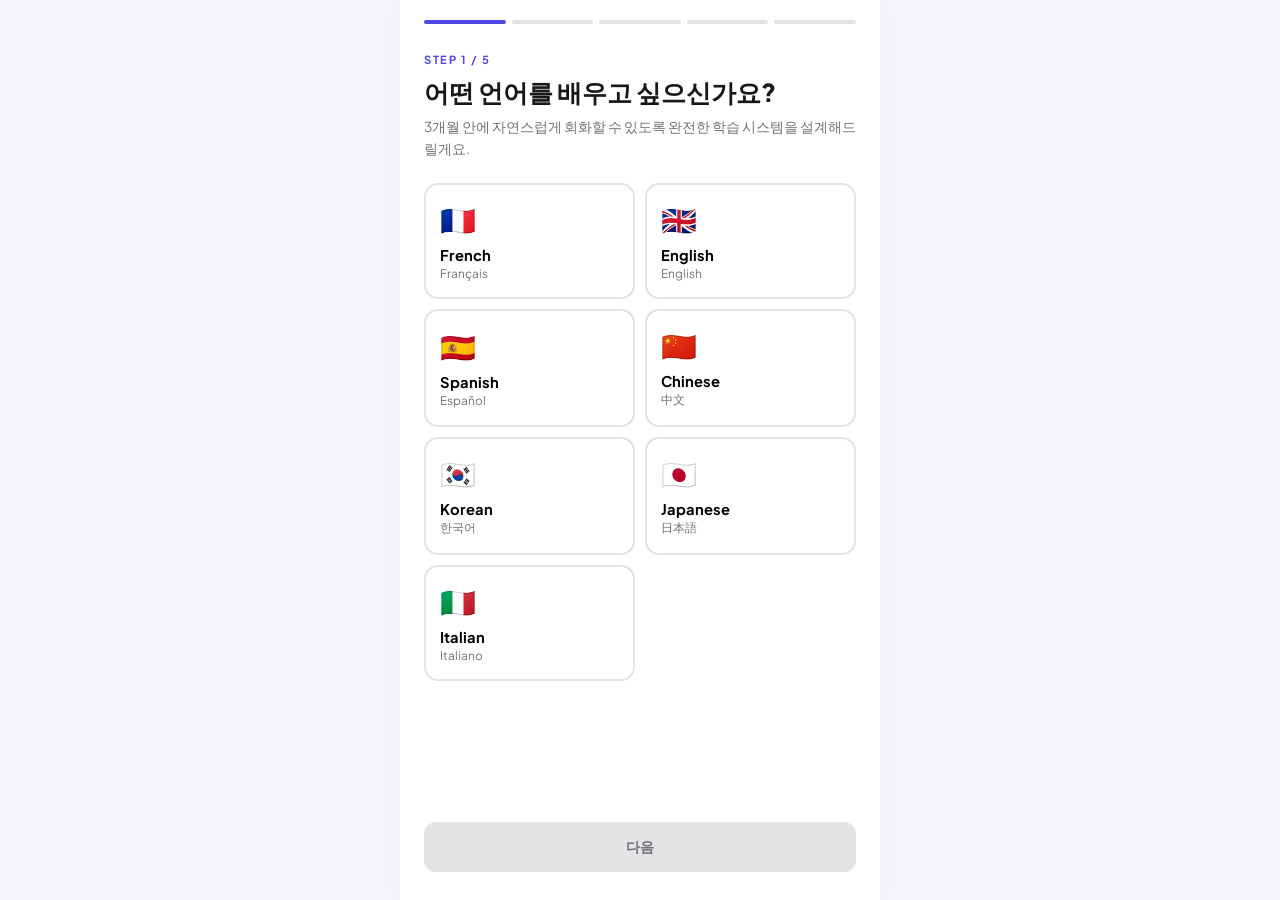
==== commit bd679ac2: "Replace Skinly with LinguaMaster — 7-language learning app Builds a full client-side PWA for learnin" ====
--- a/index.html
+++ b/index.html
@@ -2,1101 +2,71 @@
 <html lang="ko">
 <head>
   <meta charset="UTF-8"/>
-  <meta name="viewport" content="width=device-width,initial-scale=1.0"/>
-  <title>Skinly — 화장품 성분 분석</title>
+  <meta name="viewport" content="width=device-width,initial-scale=1.0,viewport-fit=cover"/>
+  <title>LinguaMaster — 7개 언어 마스터 코치</title>
   <link rel="manifest" href="manifest.json"/>
-  <link rel="icon" href="data:image/svg+xml,<svg xmlns='http://www.w3.org/2000/svg' viewBox='0 0 192 192'><rect width='192' height='192' fill='%23E11D48' rx='40'/><circle cx='96' cy='80' r='34' fill='white' opacity='0.95'/><ellipse cx='96' cy='140' rx='50' ry='28' fill='white' opacity='0.95'/></svg>"/>
-  <meta name="theme-color" content="#E11D48"/>
-  <meta name="description" content="화해 스타일의 개인 맞춤 화장품 성분 분석 앱."/>
+  <meta name="theme-color" content="#4F46E5"/>
+  <meta name="description" content="프랑스어, 영어, 스페인어, 중국어, 한국어, 일본어, 이탈리아어를 배우는 개인 맞춤형 언어 학습 앱"/>
   <meta name="apple-mobile-web-app-capable" content="yes"/>
   <link rel="preconnect" href="https://fonts.googleapis.com"/>
   <link href="https://fonts.googleapis.com/css2?family=Plus+Jakarta+Sans:wght@400;500;600;700;800&display=swap" rel="stylesheet"/>
-  <style>
-    :root {
-      --bg:#F7F7F5; --white:#fff; --black:#18181B;
-      --primary:#E11D48; --primary-dark:#BE123C; --primary-light:#FFF1F2;
-      --success:#059669; --success-bg:#ECFDF5;
-      --warning:#B45309; --warning-bg:#FFFBEB;
-      --danger:#DC2626; --danger-bg:#FEF2F2;
-      --info:#0369A1; --info-bg:#E0F2FE;
-      --gray:#71717A; --gray-light:#F4F4F5; --border:#E4E4E7;
-      --font:'Plus Jakarta Sans',-apple-system,BlinkMacSystemFont,sans-serif;
-    }
-    *,*::before,*::after{box-sizing:border-box;margin:0;padding:0;}
-    body{font-family:var(--font);background:var(--bg);color:var(--black);min-height:100dvh;-webkit-font-smoothing:antialiased;}
-    .view{display:none;flex-direction:column;min-height:100dvh;}
-    .view.active{display:flex;animation:fadeUp .2s ease;}
-    @keyframes fadeUp{from{opacity:0;transform:translateY(6px)}to{opacity:1;transform:translateY(0)}}
-
-    /* ── ONBOARDING ── */
-    #view-onboard{background:var(--white);}
-    .ob-progress{display:flex;gap:6px;padding:20px 24px 0;}
-    .ob-bar{height:4px;flex:1;border-radius:2px;background:var(--border);transition:background .3s;}
-    .ob-bar.done{background:var(--primary);}
-    .ob-content{flex:1;display:flex;flex-direction:column;padding:32px 24px 28px;}
-    .ob-tag{font-size:.7rem;font-weight:700;letter-spacing:.14em;text-transform:uppercase;color:var(--primary);margin-bottom:10px;}
-    .ob-title{font-size:1.65rem;font-weight:800;line-height:1.25;margin-bottom:8px;}
-    .ob-sub{font-size:.88rem;color:var(--gray);line-height:1.55;margin-bottom:28px;}
-    .skin-grid{display:grid;grid-template-columns:1fr 1fr;gap:10px;margin-bottom:auto;}
-    .skin-card{border:2px solid var(--border);border-radius:14px;padding:16px 14px;cursor:pointer;transition:all .15s;background:var(--white);text-align:left;-webkit-tap-highlight-color:transparent;}
-    .skin-card:last-child{grid-column:1/-1;}
-    .skin-card.sel{border-color:var(--primary);background:var(--primary-light);}
-    .sc-emoji{font-size:1.6rem;margin-bottom:8px;display:block;}
-    .sc-name{font-size:.9rem;font-weight:700;margin-bottom:3px;}
-    .sc-desc{font-size:.72rem;color:var(--gray);line-height:1.4;}
-    .concern-wrap{display:flex;flex-wrap:wrap;gap:8px;margin-bottom:auto;}
-    .concern-chip{display:flex;align-items:center;gap:6px;padding:10px 16px;border-radius:100px;border:2px solid var(--border);font-size:.82rem;font-weight:600;cursor:pointer;background:var(--white);transition:all .15s;font-family:var(--font);-webkit-tap-highlight-color:transparent;}
-    .concern-chip.sel{border-color:var(--primary);background:var(--primary-light);color:var(--primary);}
-    .ob-footer{padding-top:20px;display:flex;flex-direction:column;gap:8px;}
-
-    /* ── BUTTONS ── */
-    .btn{display:flex;align-items:center;justify-content:center;gap:8px;width:100%;padding:15px;border-radius:12px;border:none;font-family:var(--font);font-size:.9rem;font-weight:700;cursor:pointer;transition:all .15s;-webkit-tap-highlight-color:transparent;}
-    .btn-primary{background:var(--primary);color:var(--white);}
-    .btn-primary:active{background:var(--primary-dark);transform:scale(.99);}
-    .btn-primary:disabled{background:var(--border);color:var(--gray);cursor:not-allowed;transform:none;}
-    .btn-ghost{background:transparent;color:var(--gray);font-size:.82rem;}
-    .icon-btn{width:36px;height:36px;border-radius:50%;background:var(--gray-light);border:none;cursor:pointer;display:flex;align-items:center;justify-content:center;font-size:1.05rem;-webkit-tap-highlight-color:transparent;}
-
-    /* ── HOME ── */
-    #view-home{background:var(--white);}
-    .home-hd{padding:20px 20px 0;display:flex;align-items:center;justify-content:space-between;}
-    .home-logo{font-size:1.3rem;font-weight:800;letter-spacing:-.03em;}
-    .home-logo span{color:var(--primary);}
-    .home-hero{padding:24px 20px 18px;}
-    .home-eyebrow{font-size:.78rem;color:var(--gray);font-weight:500;margin-bottom:4px;}
-    .home-headline{font-size:1.45rem;font-weight:800;line-height:1.3;}
-    .profile-tag{display:inline-flex;align-items:center;gap:5px;margin-top:10px;padding:5px 12px;border-radius:100px;background:var(--primary-light);color:var(--primary);font-size:.72rem;font-weight:600;}
-    .search-area{padding:0 20px;display:flex;gap:10px;align-items:center;}
-    .search-wrap{flex:1;position:relative;}
-    .search-inp{width:100%;padding:13px 46px 13px 42px;border-radius:13px;border:2px solid var(--border);font-family:var(--font);font-size:.88rem;background:var(--bg);color:var(--black);outline:none;transition:all .2s;}
-    .search-inp:focus{border-color:var(--primary);background:var(--white);}
-    .search-inp::placeholder{color:#A1A1AA;}
-    .search-icon-l{position:absolute;left:13px;top:50%;transform:translateY(-50%);color:var(--gray);pointer-events:none;font-size:1rem;}
-    .search-go{position:absolute;right:7px;top:50%;transform:translateY(-50%);width:32px;height:32px;border-radius:9px;background:var(--primary);border:none;color:var(--white);font-size:.9rem;font-weight:700;cursor:pointer;display:flex;align-items:center;justify-content:center;font-family:var(--font);-webkit-tap-highlight-color:transparent;}
-    .scan-btn{width:46px;height:46px;border-radius:13px;background:var(--gray-light);border:2px solid var(--border);font-size:1.2rem;cursor:pointer;flex-shrink:0;display:flex;align-items:center;justify-content:center;-webkit-tap-highlight-color:transparent;}
-
-    /* home tabs */
-    .home-tabs{display:flex;gap:0;padding:16px 20px 0;border-bottom:1px solid var(--border);margin-top:16px;}
-    .h-tab{padding:8px 14px;border:none;background:transparent;font-family:var(--font);font-size:.8rem;font-weight:600;color:var(--gray);cursor:pointer;border-bottom:2.5px solid transparent;margin-bottom:-1px;transition:all .15s;-webkit-tap-highlight-color:transparent;}
-    .h-tab.active{color:var(--primary);border-bottom-color:var(--primary);}
-    .tab-pane{padding:14px 20px 8px;}
-    .tab-empty{font-size:.82rem;color:var(--gray);padding:8px 0;}
-
-    /* history / fav cards */
-    .hist-scroll{display:flex;gap:10px;overflow-x:auto;padding-bottom:4px;-webkit-overflow-scrolling:touch;scrollbar-width:none;}
-    .hist-scroll::-webkit-scrollbar{display:none;}
-    .hist-card{flex-shrink:0;width:96px;cursor:pointer;-webkit-tap-highlight-color:transparent;}
-    .hist-img{width:96px;height:96px;border-radius:12px;object-fit:cover;background:var(--gray-light);display:block;margin-bottom:5px;}
-    .hist-img-ph{width:96px;height:96px;border-radius:12px;background:var(--gray-light);display:flex;align-items:center;justify-content:center;font-size:2rem;margin-bottom:5px;}
-    .hist-name{font-size:.7rem;font-weight:600;line-height:1.3;overflow:hidden;display:-webkit-box;-webkit-line-clamp:2;-webkit-box-orient:vertical;margin-bottom:3px;}
-
-    /* sugg chips */
-    .sugg-label{font-size:.72rem;font-weight:700;letter-spacing:.08em;text-transform:uppercase;color:var(--gray);margin-bottom:10px;}
-    .sugg-chips{display:flex;flex-wrap:wrap;gap:7px;}
-    .sugg-chip{padding:8px 14px;border-radius:100px;background:var(--gray-light);font-size:.78rem;font-weight:600;cursor:pointer;border:none;font-family:var(--font);-webkit-tap-highlight-color:transparent;transition:all .15s;}
-    .sugg-chip:active{background:var(--primary-light);color:var(--primary);}
-
-    /* ── NAV BAR ── */
-    .nav-bar{background:var(--white);padding:14px 14px 12px;display:flex;align-items:center;gap:8px;border-bottom:1px solid var(--border);position:sticky;top:0;z-index:100;}
-    .back-btn{width:36px;height:36px;border-radius:10px;background:var(--gray-light);border:none;cursor:pointer;display:flex;align-items:center;justify-content:center;font-size:1rem;flex-shrink:0;-webkit-tap-highlight-color:transparent;}
-    .nav-inp{flex:1;padding:9px 12px;border-radius:10px;border:1.5px solid var(--border);font-family:var(--font);font-size:.88rem;background:var(--bg);outline:none;color:var(--black);}
-    .nav-inp:focus{border-color:var(--primary);background:var(--white);}
-    .nav-go{width:36px;height:36px;border-radius:10px;background:var(--primary);border:none;color:var(--white);font-size:.9rem;font-weight:700;cursor:pointer;flex-shrink:0;display:flex;align-items:center;justify-content:center;font-family:var(--font);-webkit-tap-highlight-color:transparent;}
-
-    /* ── RESULTS ── */
-    #view-results{background:var(--bg);}
-    .results-meta{padding:12px 16px 6px;font-size:.78rem;color:var(--gray);font-weight:500;}
-    .results-list{padding:4px 14px 28px;display:flex;flex-direction:column;gap:10px;}
-    .product-card{background:var(--white);border-radius:14px;padding:14px;display:flex;gap:12px;align-items:center;cursor:pointer;border:1.5px solid transparent;transition:border-color .15s;-webkit-tap-highlight-color:transparent;}
-    .product-card:active{border-color:var(--primary);}
-    .prod-img{width:64px;height:64px;border-radius:10px;object-fit:cover;background:var(--gray-light);flex-shrink:0;}
-    .prod-img-ph{width:64px;height:64px;border-radius:10px;background:var(--gray-light);display:flex;align-items:center;justify-content:center;font-size:1.7rem;flex-shrink:0;}
-    .prod-info{flex:1;min-width:0;}
-    .prod-brand{font-size:.68rem;font-weight:600;color:var(--gray);text-transform:uppercase;letter-spacing:.06em;margin-bottom:3px;}
-    .prod-name{font-size:.88rem;font-weight:700;line-height:1.3;margin-bottom:6px;}
-    .prod-chevron{color:var(--border);font-size:1.1rem;flex-shrink:0;}
-
-    /* grade badge */
-    .gbadge{display:inline-flex;align-items:center;gap:4px;padding:3px 9px;border-radius:100px;font-size:.7rem;font-weight:700;}
-    .g-A{background:var(--success-bg);color:var(--success);}
-    .g-B{background:var(--info-bg);color:var(--info);}
-    .g-C{background:var(--warning-bg);color:var(--warning);}
-    .g-D{background:var(--danger-bg);color:var(--danger);}
-    .g-x{background:var(--gray-light);color:var(--gray);}
-
-    /* state boxes */
-    .state-box{display:flex;flex-direction:column;align-items:center;justify-content:center;padding:52px 24px;text-align:center;gap:10px;}
-    .state-emoji{font-size:2.4rem;}
-    .state-title{font-size:1rem;font-weight:700;}
-    .state-sub{font-size:.82rem;color:var(--gray);line-height:1.5;}
-    .spinner{width:28px;height:28px;border:3px solid var(--border);border-top-color:var(--primary);border-radius:50%;animation:spin .7s linear infinite;}
-    @keyframes spin{to{transform:rotate(360deg)}}
-
-    /* ── PRODUCT DETAIL ── */
-    #view-product{background:var(--bg);}
-    .product-hero{background:var(--white);padding:20px;display:flex;gap:14px;align-items:flex-start;border-bottom:1px solid var(--border);}
-    .hero-img{width:80px;height:80px;border-radius:12px;object-fit:cover;background:var(--gray-light);flex-shrink:0;}
-    .hero-img-ph{width:80px;height:80px;border-radius:12px;background:var(--gray-light);display:flex;align-items:center;justify-content:center;font-size:2rem;flex-shrink:0;}
-    .hero-info{flex:1;}
-    .hero-brand{font-size:.7rem;font-weight:600;text-transform:uppercase;letter-spacing:.06em;color:var(--gray);margin-bottom:4px;}
-    .hero-name{font-size:1rem;font-weight:800;line-height:1.3;margin-bottom:10px;}
-    .section{background:var(--white);margin:10px 0;padding:16px 18px;}
-    .sec-title{font-size:.72rem;font-weight:700;text-transform:uppercase;letter-spacing:.09em;color:var(--gray);margin-bottom:12px;display:flex;align-items:center;gap:6px;}
-    .sec-count{background:var(--gray-light);color:var(--gray);font-size:.65rem;padding:2px 7px;border-radius:100px;font-weight:600;}
-    .score-row{display:flex;justify-content:space-between;font-size:.72rem;color:var(--gray);font-weight:500;margin-bottom:6px;}
-    .score-track{height:7px;border-radius:4px;background:var(--border);overflow:hidden;}
-    .score-fill{height:100%;border-radius:4px;transition:width .7s ease;}
-    .sf-hi{background:var(--success);} .sf-md{background:#F59E0B;} .sf-lo{background:var(--danger);}
-    .flag-item{display:flex;align-items:flex-start;gap:10px;padding:10px 0;border-top:1px solid var(--border);}
-    .flag-item:first-child{border-top:none;padding-top:0;}
-    .flag-ic{width:28px;height:28px;border-radius:8px;display:flex;align-items:center;justify-content:center;font-size:.82rem;flex-shrink:0;}
-    .fi-hi{background:var(--danger-bg);} .fi-md{background:var(--warning-bg);} .fi-lo{background:var(--gray-light);}
-    .flag-name{font-size:.85rem;font-weight:700;text-transform:capitalize;margin-bottom:2px;}
-    .flag-sub{font-size:.7rem;color:var(--gray);}
-    .benefit-chips{display:flex;flex-wrap:wrap;gap:6px;}
-    .benefit-chip{display:inline-flex;align-items:center;gap:4px;padding:6px 12px;border-radius:100px;background:var(--success-bg);color:var(--success);font-size:.76rem;font-weight:600;}
-    .buy-link{display:flex;align-items:center;gap:12px;padding:12px 0;border-top:1px solid var(--border);text-decoration:none;color:var(--black);-webkit-tap-highlight-color:transparent;}
-    .buy-link:first-child{border-top:none;padding-top:0;}
-    .buy-ic{width:36px;height:36px;border-radius:10px;background:var(--gray-light);display:flex;align-items:center;justify-content:center;font-size:1.1rem;flex-shrink:0;}
-    .buy-name{font-size:.88rem;font-weight:700;flex:1;}
-    .buy-arrow{color:var(--gray);font-size:.9rem;}
-    .ing-toggle{font-size:.8rem;font-weight:600;color:var(--primary);background:none;border:none;padding:0;cursor:pointer;font-family:var(--font);margin-bottom:8px;display:block;}
-    .ing-text{font-size:.76rem;color:var(--gray);line-height:1.75;display:none;}
-    .ing-text.open{display:block;}
-    .empty-note{font-size:.82rem;color:var(--gray);font-style:italic;}
-
-    /* ── SCAN ── */
-    #view-scan{background:#000;position:relative;overflow:hidden;min-height:100dvh;}
-    #scan-vid{position:absolute;top:0;left:0;width:100%;height:100%;object-fit:cover;}
-    .scan-back-btn{position:absolute;top:20px;left:16px;z-index:20;width:38px;height:38px;border-radius:50%;background:rgba(0,0,0,.45);border:1.5px solid rgba(255,255,255,.3);color:#fff;font-size:1rem;cursor:pointer;display:flex;align-items:center;justify-content:center;-webkit-tap-highlight-color:transparent;}
-    .scan-overlay{position:absolute;inset:0;z-index:10;display:flex;flex-direction:column;align-items:center;justify-content:center;padding-bottom:200px;pointer-events:none;}
-    .scan-finder{width:280px;height:165px;border-radius:14px;position:relative;box-shadow:0 0 0 4000px rgba(0,0,0,.55);overflow:hidden;}
-    .scan-corners{position:absolute;inset:0;}
-    .scan-corners::before,.scan-corners::after{content:'';position:absolute;width:26px;height:26px;border-color:var(--primary);border-style:solid;}
-    .scan-corners::before{top:-2px;left:-2px;border-width:4px 0 0 4px;border-radius:4px 0 0 0;}
-    .scan-corners::after{bottom:-2px;right:-2px;border-width:0 4px 4px 0;border-radius:0 0 4px 0;}
-    .scan-line{position:absolute;width:90%;left:5%;height:2px;background:linear-gradient(90deg,transparent,var(--primary),transparent);animation:scanLine 2s ease-in-out infinite;}
-    @keyframes scanLine{0%,100%{top:10%}50%{top:80%}}
-    .scan-hint{color:rgba(255,255,255,.85);font-size:.85rem;font-weight:500;margin-top:18px;text-align:center;}
-    .scan-controls{position:absolute;bottom:0;left:0;right:0;z-index:20;padding:20px 24px 44px;display:flex;flex-direction:column;gap:10px;background:linear-gradient(to top,rgba(0,0,0,.75) 0%,transparent 100%);}
-    .scan-manual-row{display:flex;gap:8px;}
-    .scan-inp{flex:1;padding:11px 14px;border-radius:10px;border:1.5px solid rgba(255,255,255,.25);background:rgba(255,255,255,.1);color:#fff;font-family:var(--font);font-size:.88rem;outline:none;}
-    .scan-inp::placeholder{color:rgba(255,255,255,.4);}
-    .scan-inp-go{width:42px;height:42px;border-radius:10px;background:var(--primary);border:none;color:#fff;font-size:1rem;cursor:pointer;display:flex;align-items:center;justify-content:center;flex-shrink:0;}
-    .scan-cancel-btn{padding:12px;border-radius:12px;background:rgba(255,255,255,.1);border:1.5px solid rgba(255,255,255,.2);color:#fff;font-family:var(--font);font-size:.88rem;font-weight:600;cursor:pointer;-webkit-tap-highlight-color:transparent;}
-    .scan-status{color:#fff;font-size:.8rem;text-align:center;font-weight:500;opacity:.8;}
-    #scan-unsupported{display:none;position:absolute;inset:0;z-index:30;background:var(--white);flex-direction:column;align-items:center;justify-content:center;padding:40px 24px;gap:12px;text-align:center;}
-
-    /* ── COMPARE ── */
-    #view-compare{background:var(--bg);}
-    .cmp-cards-row{display:flex;align-items:flex-start;padding:16px 14px;gap:8px;background:var(--white);border-bottom:1px solid var(--border);}
-    .cmp-pcard{flex:1;text-align:center;}
-    .cmp-pimg{width:72px;height:72px;border-radius:10px;object-fit:cover;background:var(--gray-light);display:block;margin:0 auto 6px;}
-    .cmp-pimg-ph{width:72px;height:72px;border-radius:10px;background:var(--gray-light);display:flex;align-items:center;justify-content:center;font-size:1.8rem;margin:0 auto 6px;}
-    .cmp-pname{font-size:.72rem;font-weight:700;line-height:1.3;margin-bottom:4px;}
-    .cmp-vs-col{font-size:.9rem;font-weight:900;color:var(--gray);padding-top:24px;flex-shrink:0;}
-    .cmp-empty-slot{flex:1;height:100px;border:2px dashed var(--border);border-radius:12px;display:flex;flex-direction:column;align-items:center;justify-content:center;cursor:pointer;gap:4px;-webkit-tap-highlight-color:transparent;}
-    .cmp-empty-slot span{font-size:.72rem;color:var(--gray);font-weight:600;}
-    .cmp-remove-btn{background:none;border:none;font-family:var(--font);font-size:.65rem;color:var(--gray);cursor:pointer;margin-top:5px;padding:2px 6px;border-radius:4px;}
-    .cmp-winner{background:var(--success-bg);color:var(--success);padding:10px 16px;font-size:.82rem;font-weight:700;}
-    .cmp-2col{display:grid;grid-template-columns:1fr 1fr;gap:12px;margin-top:6px;}
-    .cmp-col-head{font-size:.68rem;font-weight:700;text-transform:uppercase;letter-spacing:.06em;color:var(--gray);margin-bottom:6px;}
-    .cmp-row{font-size:.78rem;padding:2px 0;line-height:1.5;}
-    .cmp-bad{color:var(--danger);}
-    .cmp-good{color:var(--success);}
-    .cmp-shared{background:var(--gray-light);border-radius:8px;padding:8px 12px;font-size:.78rem;line-height:1.5;margin-bottom:8px;}
-    .cmp-shared strong{font-weight:700;color:var(--gray);}
-
-    /* Compare FAB */
-    .cmp-fab{position:fixed;bottom:24px;right:16px;z-index:500;display:none;}
-    .cmp-fab-btn{background:var(--black);color:#fff;border:none;border-radius:100px;padding:12px 18px;font-family:var(--font);font-size:.82rem;font-weight:700;cursor:pointer;box-shadow:0 4px 16px rgba(0,0,0,.25);display:flex;align-items:center;gap:7px;white-space:nowrap;-webkit-tap-highlight-color:transparent;}
-
-    /* ── MY REVIEW ── */
-    .star-row{display:flex;gap:2px;margin-bottom:10px;}
-    .star-btn{background:none;border:none;font-size:1.6rem;line-height:1;color:var(--border);cursor:pointer;padding:2px 4px;font-family:var(--font);transition:color .1s;-webkit-tap-highlight-color:transparent;}
-    .star-btn.on{color:#F59E0B;}
-    .rev-ta{width:100%;border:1.5px solid var(--border);border-radius:10px;padding:10px 12px;font-family:var(--font);font-size:.85rem;line-height:1.5;resize:vertical;outline:none;background:var(--bg);color:var(--black);margin-bottom:10px;}
-    .rev-ta:focus{border-color:var(--primary);background:var(--white);}
-    .rev-save-btn{padding:11px;font-size:.85rem;}
-
-    /* toast */
-    .toast{position:fixed;bottom:28px;left:50%;transform:translateX(-50%) translateY(16px);background:var(--black);color:#fff;padding:10px 20px;border-radius:100px;font-size:.8rem;font-weight:600;white-space:nowrap;opacity:0;pointer-events:none;transition:all .28s cubic-bezier(.34,1.56,.64,1);z-index:9999;}
-    .toast.show{opacity:1;transform:translateX(-50%) translateY(0);}
-  </style>
+  <link rel="stylesheet" href="styles.css"/>
 </head>
 <body>
+  <div id="app">
 
-<!-- ══ ONBOARDING ══ -->
-<div id="view-onboard" class="view active">
-  <div class="ob-progress">
-    <div class="ob-bar" id="ob-p1"></div>
-    <div class="ob-bar" id="ob-p2"></div>
-  </div>
-  <div class="ob-content" id="ob-s1">
-    <div class="ob-tag">1 / 2 단계</div>
-    <h1 class="ob-title">피부 타입을 알려주세요</h1>
-    <p class="ob-sub">피부에 해로운 성분은 경고하고, 도움이 되는 성분은 강조해 드려요.</p>
-    <div class="skin-grid">
-      <div class="skin-card" data-t="oily"><span class="sc-emoji">✨</span><div class="sc-name">지성</div><div class="sc-desc">번들거림, 넓은 모공, 트러블</div></div>
-      <div class="skin-card" data-t="dry"><span class="sc-emoji">🌵</span><div class="sc-name">건성</div><div class="sc-desc">당김, 각질, 거친 결</div></div>
-      <div class="skin-card" data-t="combination"><span class="sc-emoji">☯️</span><div class="sc-name">복합성</div><div class="sc-desc">T존은 지성, 볼은 건조</div></div>
-      <div class="skin-card" data-t="sensitive"><span class="sc-emoji">🌸</span><div class="sc-name">민감성</div><div class="sc-desc">자극에 쉽게 반응, 예민함</div></div>
-      <div class="skin-card" data-t="normal"><span class="sc-emoji">🍃</span><div class="sc-name">중성</div><div class="sc-desc">균형 잡힌 편안한 피부</div></div>
-    </div>
-    <div class="ob-footer">
-      <button class="btn btn-primary" id="ob-next" disabled>다음 →</button>
+    <!-- ═══ ONBOARDING ═══ -->
+    <section class="view" id="view-onboard">
+      <div class="ob-progress" id="ob-progress"></div>
+      <div class="ob-content" id="ob-content"></div>
+    </section>
+
+    <!-- ═══ HOME ═══ -->
+    <section class="view" id="view-home">
+      <div class="scroll-area" id="home-content"></div>
+      <nav class="bottom-nav" id="bottom-nav"></nav>
+    </section>
+
+    <!-- ═══ VOCAB ═══ -->
+    <section class="view" id="view-vocab">
+      <div class="scroll-area" id="vocab-content"></div>
+      <nav class="bottom-nav" id="bottom-nav-2"></nav>
+    </section>
+
+    <!-- ═══ GRAMMAR ═══ -->
+    <section class="view" id="view-grammar">
+      <div class="scroll-area" id="grammar-content"></div>
+      <nav class="bottom-nav" id="bottom-nav-3"></nav>
+    </section>
+
+    <!-- ═══ PRACTICE (speaking + listening) ═══ -->
+    <section class="view" id="view-practice">
+      <div class="scroll-area" id="practice-content"></div>
+      <nav class="bottom-nav" id="bottom-nav-4"></nav>
+    </section>
+
+    <!-- ═══ PROGRESS (stats + immersion + weekly test) ═══ -->
+    <section class="view" id="view-progress">
+      <div class="scroll-area" id="progress-content"></div>
+      <nav class="bottom-nav" id="bottom-nav-5"></nav>
+    </section>
+
+    <!-- toast -->
+    <div id="toast" class="toast"></div>
+
+    <!-- language switch / add-language sheet -->
+    <div id="sheet-backdrop" class="sheet-backdrop" onclick="App.closeSheet(event)">
+      <div class="sheet" id="sheet-content" onclick="event.stopPropagation()"></div>
     </div>
   </div>
-  <div class="ob-content" id="ob-s2" style="display:none;">
-    <div class="ob-tag">2 / 2 단계</div>
-    <h1 class="ob-title">피부 고민이 있나요?</h1>
-    <p class="ob-sub">해당하는 항목을 모두 선택하세요.</p>
-    <div class="concern-wrap">
-      <button class="concern-chip" data-c="acne">🔴 여드름 · 트러블</button>
-      <button class="concern-chip" data-c="dry">💧 건조함</button>
-      <button class="concern-chip" data-c="aging">🕐 주름 · 노화</button>
-      <button class="concern-chip" data-c="hyperpigmentation">🌑 색소침착 · 잡티</button>
-      <button class="concern-chip" data-c="redness">😊 홍조 · 붉은기</button>
-      <button class="concern-chip" data-c="none">✨ 없어요</button>
-    </div>
-    <div class="ob-footer">
-      <button class="btn btn-primary" id="ob-finish">시작하기 ✓</button>
-      <button class="btn btn-ghost" id="ob-back">← 이전</button>
-    </div>
-  </div>
-</div>
 
-<!-- ══ HOME ══ -->
-<div id="view-home" class="view">
-  <div class="home-hd">
-    <div class="home-logo">skin<span>ly</span></div>
-    <button class="icon-btn" id="profile-btn">👤</button>
-  </div>
-  <div class="home-hero">
-    <div class="home-eyebrow">내 피부 맞춤 분석</div>
-    <h1 class="home-headline">내 피부에 맞는<br/>화장품을 찾아보세요</h1>
-    <div class="profile-tag" id="profile-tag">불러오는 중...</div>
-  </div>
-  <div class="search-area">
-    <div class="search-wrap">
-      <span class="search-icon-l">🔍</span>
-      <input class="search-inp" id="home-inp" type="text" placeholder="제품명 또는 브랜드 검색..." autocomplete="off" autocorrect="off" spellcheck="false"/>
-      <button class="search-go" id="home-go">→</button>
-    </div>
-    <button class="scan-btn" id="scan-open" title="바코드 스캔">📷</button>
-  </div>
-  <div class="home-tabs">
-    <button class="h-tab active" data-t="recent">🕐 최근 본</button>
-    <button class="h-tab" data-t="saved">❤️ 찜</button>
-    <button class="h-tab" data-t="search">🔥 인기 검색</button>
-  </div>
-  <div id="tab-recent" class="tab-pane"></div>
-  <div id="tab-saved" class="tab-pane" style="display:none;"></div>
-  <div id="tab-search" class="tab-pane" style="display:none;">
-    <div class="sugg-label" style="margin-bottom:10px;">이런 검색어는 어때요</div>
-    <div class="sugg-chips">
-      <button class="sugg-chip" data-q="COSRX snail mucin">코스알엑스</button>
-      <button class="sugg-chip" data-q="Beauty of Joseon">조선미녀</button>
-      <button class="sugg-chip" data-q="Innisfree green tea">이니스프리</button>
-      <button class="sugg-chip" data-q="Laneige water sleeping mask">라네즈</button>
-      <button class="sugg-chip" data-q="Sulwhasoo first care">설화수</button>
-      <button class="sugg-chip" data-q="Round Lab dokdo">라운드랩</button>
-      <button class="sugg-chip" data-q="CeraVe moisturizer">CeraVe</button>
-      <button class="sugg-chip" data-q="The Ordinary niacinamide">The Ordinary</button>
-      <button class="sugg-chip" data-q="La Roche-Posay sunscreen">La Roche-Posay</button>
-    </div>
-  </div>
-</div>
-
-<!-- ══ RESULTS ══ -->
-<div id="view-results" class="view">
-  <div class="nav-bar">
-    <button class="back-btn" id="res-back">←</button>
-    <input class="nav-inp" id="res-inp" type="text" placeholder="검색..." autocomplete="off"/>
-    <button class="nav-go" id="res-go">→</button>
-  </div>
-  <div class="results-meta" id="res-meta"></div>
-  <div class="results-list" id="res-list"></div>
-</div>
-
-<!-- ══ PRODUCT DETAIL ══ -->
-<div id="view-product" class="view">
-  <div class="nav-bar">
-    <button class="back-btn" id="prod-back">←</button>
-    <div id="prod-nav-title" style="flex:1;font-size:.85rem;font-weight:700;overflow:hidden;text-overflow:ellipsis;white-space:nowrap;"></div>
-    <button class="icon-btn" id="prod-fav-btn" title="찜하기">🤍</button>
-    <button class="icon-btn" id="prod-cmp-btn" title="비교하기" style="font-size:.85rem;font-weight:800;">⊞</button>
-  </div>
-  <div id="prod-content"></div>
-</div>
-
-<!-- ══ SCAN ══ -->
-<div id="view-scan" class="view">
-  <video id="scan-vid" autoplay playsinline muted></video>
-  <button class="scan-back-btn" id="scan-back">←</button>
-  <div class="scan-overlay">
-    <div class="scan-finder">
-      <div class="scan-corners"></div>
-      <div class="scan-line"></div>
-    </div>
-    <p class="scan-hint" id="scan-hint">바코드를 화면에 맞춰주세요</p>
-  </div>
-  <div class="scan-controls">
-    <div class="scan-status" id="scan-status"></div>
-    <div class="scan-manual-row">
-      <input class="scan-inp" id="scan-inp" type="tel" placeholder="바코드 번호 직접 입력 (EAN-13)..."/>
-      <button class="scan-inp-go" id="scan-inp-go">→</button>
-    </div>
-    <button class="scan-cancel-btn" id="scan-cancel">취소</button>
-  </div>
-  <div id="scan-unsupported">
-    <div style="font-size:2.4rem;">📷</div>
-    <div style="font-size:1rem;font-weight:800;">카메라 스캔을 지원하지 않아요</div>
-    <p style="font-size:.85rem;color:var(--gray);line-height:1.6;">이 브라우저는 바코드 인식을 지원하지 않아요.<br/>안드로이드 Chrome을 쓰거나, 아래에 번호를 직접 입력하세요.</p>
-    <input class="nav-inp" id="scan-fb-inp" type="tel" placeholder="바코드 번호 입력..." style="margin-top:8px;width:100%;"/>
-    <button class="btn btn-primary" id="scan-fb-go" style="margin-top:8px;">검색 →</button>
-    <button class="btn btn-ghost" id="scan-fb-cancel">취소</button>
-  </div>
-</div>
-
-<!-- ══ COMPARE ══ -->
-<div id="view-compare" class="view">
-  <div class="nav-bar">
-    <button class="back-btn" id="cmp-back">←</button>
-    <div style="flex:1;font-size:.9rem;font-weight:800;">제품 비교</div>
-    <button class="icon-btn" id="cmp-clear" title="전체 비우기" style="font-size:.8rem;">✕</button>
-  </div>
-  <div id="cmp-content"></div>
-</div>
-
-<!-- Compare FAB -->
-<div class="cmp-fab" id="cmp-fab">
-  <button class="cmp-fab-btn" id="cmp-fab-btn">⊞ 비교 · <span id="cmp-count">0</span></button>
-</div>
-
-<div class="toast" id="toast"></div>
-
-<script>
-// ══ CONFIG ══
-const PKEY   = 'skinly-profile-v1';
-const HKEY   = 'skinly-hist-v1';
-const FAVKEY = 'skinly-favs-v1';
-const RKEY   = 'skinly-reviews-v1';
-
-// ══ STATE ══
-let profile = null;
-try { profile = JSON.parse(localStorage.getItem(PKEY)); } catch {}
-let prodBackView = 'view-results';
-let currentProdId = null;
-let compareList = []; // up to 2 product codes
-let scanActive = false;
-let scanStream = null;
-
-// ══ INGREDIENT DB ══
-// ko: 대한민국 화장품 성분명(전성분 표기명) 병기
-const DB = {
-  /* ── 모공 막힘 유발 (코메도제닉) ── */
-  'isopropyl myristate':       {ko:'아이소프로필미리스테이트',flag:'comedogenic',severity:5,bad_for:['acne','oily']},
-  'isopropyl palmitate':       {ko:'아이소프로필팔미테이트',flag:'comedogenic',severity:4,bad_for:['acne','oily']},
-  'myristyl myristate':        {ko:'미리스틸미리스테이트',flag:'comedogenic',severity:5,bad_for:['acne']},
-  'isopropyl isostearate':     {ko:'아이소프로필아이소스테아레이트',flag:'comedogenic',severity:4,bad_for:['acne','oily']},
-  'butyl stearate':            {ko:'부틸스테아레이트',flag:'comedogenic',severity:3,bad_for:['acne']},
-  'laureth-4':                 {ko:'라우레스-4',flag:'comedogenic',severity:5,bad_for:['acne','oily']},
-  'oleth-3':                   {ko:'올레스-3',flag:'comedogenic',severity:5,bad_for:['acne','oily']},
-  'wheat germ oil':            {ko:'밀배아오일',flag:'comedogenic',severity:5,bad_for:['acne']},
-  'acetylated lanolin':        {ko:'아세틸레이티드라놀린',flag:'comedogenic',severity:4,bad_for:['acne']},
-  'lanolin':                   {ko:'라놀린',flag:'comedogenic',severity:3,bad_for:['acne']},
-  'cocoa butter':              {ko:'코코아버터',flag:'comedogenic',severity:4,bad_for:['acne']},
-  'theobroma cacao':           {ko:'코코아버터',flag:'comedogenic',severity:4,bad_for:['acne']},
-  'coconut oil':               {ko:'코코넛오일',flag:'comedogenic',severity:4,bad_for:['acne','oily']},
-  'cocos nucifera oil':        {ko:'코코넛오일',flag:'comedogenic',severity:4,bad_for:['acne','oily']},
-  'flaxseed oil':              {ko:'아마씨오일',flag:'comedogenic',severity:4,bad_for:['acne']},
-  'linseed oil':               {ko:'아마씨오일(린시드)',flag:'comedogenic',severity:4,bad_for:['acne']},
-  'soybean oil':               {ko:'대두오일',flag:'comedogenic',severity:3,bad_for:['acne']},
-  'sesame oil':                {ko:'참깨오일',flag:'comedogenic',severity:3,bad_for:['acne']},
-  'mineral oil':               {ko:'미네랄오일',flag:'comedogenic',severity:2,bad_for:['acne','oily']},
-  'paraffinum liquidum':       {ko:'미네랄오일',flag:'comedogenic',severity:2,bad_for:['acne','oily']},
-  /* ── 자극 성분 ── */
-  'fragrance':                 {ko:'향료',flag:'irritant',severity:4,bad_for:['sensitive','redness']},
-  'parfum':                    {ko:'향료',flag:'irritant',severity:4,bad_for:['sensitive','redness']},
-  'alcohol denat':             {ko:'변성알코올',flag:'irritant',severity:4,bad_for:['sensitive','dry']},
-  'denatured alcohol':         {ko:'변성알코올',flag:'irritant',severity:4,bad_for:['sensitive','dry']},
-  'sd alcohol':                {ko:'변성알코올',flag:'irritant',severity:3,bad_for:['sensitive','dry']},
-  'sodium lauryl sulfate':     {ko:'소듐라우릴설페이트',flag:'irritant',severity:4,bad_for:['sensitive','dry']},
-  'sodium laureth sulfate':    {ko:'소듐라우레스설페이트',flag:'irritant',severity:2,bad_for:['sensitive']},
-  'methylisothiazolinone':     {ko:'메칠이소치아졸리논',flag:'irritant',severity:5,bad_for:['sensitive','redness']},
-  'methylchloroisothiazolinone':{ko:'메칠클로로이소치아졸리논',flag:'irritant',severity:5,bad_for:['sensitive']},
-  'dmdm hydantoin':            {ko:'디엠디엠하이단토인',flag:'irritant',severity:3,bad_for:['sensitive'],note:'포름알데하이드 방출제'},
-  'imidazolidinyl urea':       {ko:'이미다졸리디닐우레아',flag:'irritant',severity:3,bad_for:['sensitive'],note:'포름알데하이드 방출제'},
-  'diazolidinyl urea':         {ko:'디아졸리디닐우레아',flag:'irritant',severity:3,bad_for:['sensitive'],note:'포름알데하이드 방출제'},
-  'quaternium-15':             {ko:'쿼터늄-15',flag:'irritant',severity:4,bad_for:['sensitive'],note:'포름알데하이드 방출제'},
-  'triclosan':                 {ko:'트리클로산',flag:'irritant',severity:4,bad_for:['sensitive']},
-  'benzophenone-3':            {ko:'벤조페논-3(옥시벤존)',flag:'irritant',severity:3,bad_for:['sensitive']},
-  'oxybenzone':                {ko:'옥시벤존',flag:'irritant',severity:3,bad_for:['sensitive']},
-  'butylparaben':              {ko:'부틸파라벤',flag:'irritant',severity:2,bad_for:['sensitive']},
-  'propylparaben':             {ko:'프로필파라벤',flag:'irritant',severity:2,bad_for:['sensitive']},
-  'menthol':                   {ko:'멘톨',flag:'irritant',severity:3,bad_for:['sensitive','redness']},
-  'mentha piperita':           {ko:'페퍼민트오일',flag:'irritant',severity:3,bad_for:['sensitive','redness']},
-  'peppermint oil':            {ko:'페퍼민트오일',flag:'irritant',severity:3,bad_for:['sensitive','redness']},
-  'eucalyptus':                {ko:'유칼립투스',flag:'irritant',severity:2,bad_for:['sensitive']},
-  'hamamelis virginiana':      {ko:'위치하젤',flag:'irritant',severity:2,bad_for:['sensitive','dry']},
-  'witch hazel':               {ko:'위치하젤',flag:'irritant',severity:2,bad_for:['sensitive','dry']},
-  'benzyl alcohol':            {ko:'벤질알코올',flag:'irritant',severity:2,bad_for:['sensitive']},
-  /* ── 알레르기 주의 (EU 지정 향료 알레르겐) ── */
-  'limonene':                  {ko:'리모넨',flag:'allergen',severity:3,bad_for:['sensitive','redness']},
-  'linalool':                  {ko:'리날룰',flag:'allergen',severity:3,bad_for:['sensitive','redness']},
-  'citronellol':               {ko:'시트로넬올',flag:'allergen',severity:2,bad_for:['sensitive']},
-  'eugenol':                   {ko:'유제놀',flag:'allergen',severity:3,bad_for:['sensitive']},
-  'geraniol':                  {ko:'제라니올',flag:'allergen',severity:2,bad_for:['sensitive']},
-  'cinnamyl alcohol':          {ko:'신나밀알코올',flag:'allergen',severity:3,bad_for:['sensitive']},
-  'benzyl benzoate':           {ko:'벤질벤조에이트',flag:'allergen',severity:2,bad_for:['sensitive']},
-  'benzyl salicylate':         {ko:'벤질살리실레이트',flag:'allergen',severity:2,bad_for:['sensitive']},
-  'isoeugenol':                {ko:'이소유제놀',flag:'allergen',severity:3,bad_for:['sensitive']},
-  'hexyl cinnamal':            {ko:'헥실신남알',flag:'allergen',severity:2,bad_for:['sensitive']},
-  'butylphenyl methylpropional':{ko:'부틸페닐메칠프로피오날(릴리알)',flag:'allergen',severity:4,bad_for:['sensitive']},
-  'hydroxycitronellal':        {ko:'하이드록시시트로넬알',flag:'allergen',severity:3,bad_for:['sensitive']},
-  'amyl cinnamal':             {ko:'아밀신남알',flag:'allergen',severity:2,bad_for:['sensitive']},
-  'coumarin':                  {ko:'쿠마린',flag:'allergen',severity:3,bad_for:['sensitive']},
-  'citral':                    {ko:'시트랄',flag:'allergen',severity:3,bad_for:['sensitive']},
-  'farnesol':                  {ko:'파네솔',flag:'allergen',severity:2,bad_for:['sensitive']},
-  'lavandula angustifolia':    {ko:'라벤더오일',flag:'allergen',severity:2,bad_for:['sensitive']},
-  'lavender oil':              {ko:'라벤더오일',flag:'allergen',severity:2,bad_for:['sensitive']},
-  /* ── 유익 성분: 보습 ── */
-  'hyaluronic acid':           {ko:'히알루론산',flag:'beneficial',good_for:['dry','all']},
-  'sodium hyaluronate':        {ko:'소듐하이알루로네이트',flag:'beneficial',good_for:['dry','all']},
-  'glycerin':                  {ko:'글리세린',flag:'beneficial',good_for:['dry','all']},
-  'glycerol':                  {ko:'글리세롤',flag:'beneficial',good_for:['dry','all']},
-  'ceramide':                  {ko:'세라마이드',flag:'beneficial',good_for:['dry','sensitive']},
-  'ceramide np':               {ko:'세라마이드엔피',flag:'beneficial',good_for:['dry','sensitive']},
-  'ceramide ap':               {ko:'세라마이드에이피',flag:'beneficial',good_for:['dry','sensitive']},
-  'squalane':                  {ko:'스쿠알란',flag:'beneficial',good_for:['dry','all']},
-  'shea butter':               {ko:'시어버터',flag:'beneficial',good_for:['dry']},
-  'butyrospermum parkii':      {ko:'시어버터',flag:'beneficial',good_for:['dry']},
-  'panthenol':                 {ko:'판테놀',flag:'beneficial',good_for:['dry','sensitive']},
-  'allantoin':                 {ko:'알란토인',flag:'beneficial',good_for:['sensitive','dry']},
-  'betaine':                   {ko:'베타인',flag:'beneficial',good_for:['dry']},
-  'trehalose':                 {ko:'트레할로스',flag:'beneficial',good_for:['dry']},
-  'sodium pca':                {ko:'소듐피씨에이',flag:'beneficial',good_for:['dry']},
-  'polyglutamic acid':         {ko:'폴리글루타믹애씨드',flag:'beneficial',good_for:['dry']},
-  'ectoin':                    {ko:'엑토인',flag:'beneficial',good_for:['sensitive','dry']},
-  'tocopherol':                {ko:'토코페롤(비타민E)',flag:'beneficial',good_for:['dry','aging','all']},
-  /* ── 유익 성분: 트러블·진정 ── */
-  'niacinamide':               {ko:'나이아신아마이드',flag:'beneficial',good_for:['acne','oily','hyperpigmentation','redness']},
-  'salicylic acid':            {ko:'살리실릭애씨드(BHA)',flag:'beneficial',good_for:['acne','oily']},
-  'zinc oxide':                {ko:'징크옥사이드',flag:'beneficial',good_for:['acne','sensitive']},
-  'centella asiatica':         {ko:'병풀추출물(센텔라)',flag:'beneficial',good_for:['sensitive','acne','redness']},
-  'madecassoside':             {ko:'마데카소사이드',flag:'beneficial',good_for:['sensitive','redness']},
-  'asiaticoside':              {ko:'아시아티코사이드',flag:'beneficial',good_for:['sensitive','redness']},
-  'aloe vera':                 {ko:'알로에베라',flag:'beneficial',good_for:['sensitive','dry','redness']},
-  'aloe barbadensis':          {ko:'알로에베라',flag:'beneficial',good_for:['sensitive','dry','redness']},
-  'avena sativa':              {ko:'귀리추출물',flag:'beneficial',good_for:['sensitive','dry']},
-  'camellia sinensis':         {ko:'녹차추출물',flag:'beneficial',good_for:['oily','aging','sensitive']},
-  'snail secretion filtrate':  {ko:'달팽이점액여과물',flag:'beneficial',good_for:['acne','aging','dry']},
-  'propolis':                  {ko:'프로폴리스',flag:'beneficial',good_for:['acne','sensitive']},
-  'beta-glucan':               {ko:'베타글루칸',flag:'beneficial',good_for:['dry','sensitive','aging']},
-  'beta glucan':               {ko:'베타글루칸',flag:'beneficial',good_for:['dry','sensitive','aging']},
-  'melaleuca alternifolia':    {ko:'티트리잎오일',flag:'beneficial',good_for:['acne','oily']},
-  'tea tree':                  {ko:'티트리',flag:'beneficial',good_for:['acne','oily']},
-  'houttuynia cordata':        {ko:'어성초추출물',flag:'beneficial',good_for:['acne','sensitive']},
-  'artemisia':                 {ko:'쑥추출물(아르테미시아)',flag:'beneficial',good_for:['sensitive','redness']},
-  'glycyrrhiza glabra':        {ko:'감초뿌리추출물',flag:'beneficial',good_for:['hyperpigmentation','redness','sensitive']},
-  'licorice':                  {ko:'감초추출물',flag:'beneficial',good_for:['hyperpigmentation','redness','sensitive']},
-  'jojoba':                    {ko:'호호바오일',flag:'beneficial',good_for:['acne','oily','dry']},
-  'simmondsia chinensis':      {ko:'호호바오일',flag:'beneficial',good_for:['acne','dry']},
-  /* ── 유익 성분: 안티에이징 ── */
-  'retinol':                   {ko:'레티놀',flag:'beneficial',good_for:['aging','acne']},
-  'retinal':                   {ko:'레티날',flag:'beneficial',good_for:['aging','acne']},
-  'bakuchiol':                 {ko:'바쿠치올',flag:'beneficial',good_for:['aging','sensitive']},
-  'adenosine':                 {ko:'아데노신',flag:'beneficial',good_for:['aging']},
-  'ubiquinone':                {ko:'유비퀴논(코엔자임Q10)',flag:'beneficial',good_for:['aging']},
-  'palmitoyl tripeptide':      {ko:'팔미토일트리펩타이드',flag:'beneficial',good_for:['aging']},
-  'palmitoyl pentapeptide':    {ko:'팔미토일펜타펩타이드',flag:'beneficial',good_for:['aging']},
-  'copper tripeptide':         {ko:'구리트리펩타이드',flag:'beneficial',good_for:['aging']},
-  'acetyl hexapeptide':        {ko:'아세틸헥사펩타이드',flag:'beneficial',good_for:['aging']},
-  'sh-oligopeptide':           {ko:'에스에이치올리고펩타이드(EGF)',flag:'beneficial',good_for:['aging']},
-  'resveratrol':               {ko:'레스베라트롤',flag:'beneficial',good_for:['aging']},
-  'ferulic acid':              {ko:'페룰릭애씨드',flag:'beneficial',good_for:['aging','hyperpigmentation']},
-  'caffeine':                  {ko:'카페인',flag:'beneficial',good_for:['oily','aging']},
-  'panax ginseng':             {ko:'인삼추출물',flag:'beneficial',good_for:['aging']},
-  'galactomyces ferment':      {ko:'갈락토미세스발효여과물',flag:'beneficial',good_for:['oily','aging','hyperpigmentation']},
-  'bifida ferment':            {ko:'비피다발효용해물',flag:'beneficial',good_for:['aging','sensitive']},
-  'sodium dna':                {ko:'소듐디엔에이(PDRN)',flag:'beneficial',good_for:['aging','sensitive']},
-  'rosehip':                   {ko:'로즈힙오일',flag:'beneficial',good_for:['aging','hyperpigmentation']},
-  /* ── 유익 성분: 미백·각질 ── */
-  'ascorbic acid':             {ko:'아스코빅애씨드(비타민C)',flag:'beneficial',good_for:['hyperpigmentation','aging']},
-  'l-ascorbic acid':           {ko:'비타민C(L-아스코빅애씨드)',flag:'beneficial',good_for:['hyperpigmentation','aging']},
-  'alpha arbutin':             {ko:'알파-알부틴',flag:'beneficial',good_for:['hyperpigmentation']},
-  'kojic acid':                {ko:'코직애씨드',flag:'beneficial',good_for:['hyperpigmentation']},
-  'tranexamic acid':           {ko:'트라넥사믹애씨드',flag:'beneficial',good_for:['hyperpigmentation']},
-  'azelaic acid':              {ko:'아젤라익애씨드',flag:'beneficial',good_for:['acne','hyperpigmentation','redness']},
-  'glutathione':               {ko:'글루타치온',flag:'beneficial',good_for:['hyperpigmentation']},
-  'butylresorcinol':           {ko:'부틸레조시놀',flag:'beneficial',good_for:['hyperpigmentation']},
-  'oryza sativa':              {ko:'쌀추출물',flag:'beneficial',good_for:['dry','hyperpigmentation']},
-  'lactic acid':               {ko:'락틱애씨드(AHA)',flag:'beneficial',good_for:['dry','hyperpigmentation']},
-  'glycolic acid':             {ko:'글라이콜릭애씨드(AHA)',flag:'beneficial',good_for:['hyperpigmentation','aging','acne']},
-  'mandelic acid':             {ko:'만델릭애씨드',flag:'beneficial',good_for:['acne','hyperpigmentation','sensitive']},
-};
-
-// ══ UTILS ══
-const $ = id => document.getElementById(id);
-const cap = s => s ? s.charAt(0).toUpperCase() + s.slice(1) : '';
-const esc = s => s ? s.replace(/&/g,'&amp;').replace(/</g,'&lt;').replace(/>/g,'&gt;') : '';
-const toast = msg => {
-  const t = $('toast'); t.textContent = msg; t.classList.add('show');
-  setTimeout(() => t.classList.remove('show'), 2600);
-};
-
-function showView(id) {
-  if ($('view-scan').classList.contains('active') && id !== 'view-scan') stopScan();
-  document.querySelectorAll('.view').forEach(v => v.classList.remove('active'));
-  $(id).classList.add('active');
-  window.scrollTo(0,0);
-  updateCmpFab(id);
-}
-
-// ══ STORAGE: HISTORY & FAVS ══
-const pCache = {};
-
-function getHistory() { try { return JSON.parse(localStorage.getItem(HKEY)) || []; } catch { return []; } }
-function addToHistory(p) {
-  const slim = {code:p.code||'', product_name:p.product_name||'', brands:p.brands||'', image_front_url:p.image_front_url||'', ingredients_text:p.ingredients_text||''};
-  const hist = getHistory().filter(x => x.code !== slim.code);
-  hist.unshift(slim);
-  localStorage.setItem(HKEY, JSON.stringify(hist.slice(0,12)));
-}
-
-function getFavs() { try { return JSON.parse(localStorage.getItem(FAVKEY)) || []; } catch { return []; } }
-function isFav(code) { return getFavs().some(p => p.code === code); }
-function toggleFav(p) {
-  const slim = {code:p.code||'', product_name:p.product_name||'', brands:p.brands||'', image_front_url:p.image_front_url||'', ingredients_text:p.ingredients_text||''};
-  let favs = getFavs();
-  const idx = favs.findIndex(x => x.code === slim.code);
-  if (idx >= 0) { favs.splice(idx,1); localStorage.setItem(FAVKEY, JSON.stringify(favs)); return false; }
-  favs.unshift(slim);
-  localStorage.setItem(FAVKEY, JSON.stringify(favs.slice(0,50)));
-  return true;
-}
-
-// ══ STORAGE: MY REVIEWS ══
-function getReviews() { try { return JSON.parse(localStorage.getItem(RKEY)) || {}; } catch { return {}; } }
-function saveReview(code, stars, text) {
-  const all = getReviews();
-  if (!stars && !text.trim()) delete all[code];
-  else all[code] = {stars, text: text.trim(), updated: Date.now()};
-  localStorage.setItem(RKEY, JSON.stringify(all));
-}
-
-// ══ ANALYSIS ══
-function parseIngs(text) {
-  if (!text) return [];
-  // 농도(%)·번호 목록·괄호 주석만 제거하고 성분명 안의 숫자는 보존 (예: benzophenone-3, laureth-4)
-  return text.toLowerCase().split(/[,;\/]/)
-    .map(i => i.replace(/\*+|\d+(\.\d+)?\s*%|\(.*?\)|^\d+[\.)]\s*/g,'').replace(/\s+/g,' ').trim())
-    .filter(i => i.length > 2);
-}
-
-// 같은 성분의 표기 변형(향료/parfum, 세라마이드/세라마이드엔피 등)이 중복 집계되지 않도록 정리
-function dedupeMatches(list) {
-  const kept = [];
-  for (const item of [...list].sort((a,b) => b.name.length - a.name.length)) {
-    if (kept.some(k => k.name.includes(item.name) || (item.ko && k.ko === item.ko))) continue;
-    kept.push(item);
-  }
-  return kept;
-}
-
-function analyze(ingredientsText) {
-  if (!profile || !ingredientsText) return null;
-  const parsed = parseIngs(ingredientsText);
-  const traits = new Set([profile.skinType, ...profile.concerns]);
-  let flags = [], benefits = [];
-  for (const [name, data] of Object.entries(DB)) {
-    // 짧은 이름(urea 등)은 완전 일치만 허용해 오탐 방지
-    const found = parsed.some(i =>
-      i === name ||
-      (name.length >= 6 && i.includes(name)) ||
-      (name.length > 6 && name.includes(i) && i.length > 5));
-    if (!found) continue;
-    if (data.flag !== 'beneficial') {
-      if (data.bad_for?.some(t => traits.has(t))) flags.push({name, ...data});
-    } else {
-      if (data.good_for?.some(g => g === 'all' || traits.has(g))) benefits.push({name, ...data});
-    }
-  }
-  flags = dedupeMatches(flags);
-  benefits = dedupeMatches(benefits);
-  const penalty = flags.reduce((s,f) => s + (f.severity||3), 0);
-  const score = Math.max(0, Math.min(100, 70 - penalty*7 + benefits.length*4));
-  const grade = score>=82?'A':score>=62?'B':score>=42?'C':'D';
-  return {grade, score, flags, benefits};
-}
-
-function gradeClass(g) { return {A:'g-A',B:'g-B',C:'g-C',D:'g-D'}[g]||'g-x'; }
-function gradeText(g) { return {A:'잘 맞아요',B:'무난해요',C:'주의가 필요해요',D:'추천하지 않아요'}[g]||'정보 없음'; }
-const FLAG_LABELS = {comedogenic:'모공 막힘 유발', irritant:'자극 유발', allergen:'알레르기 주의'};
-const dispName = n => DB[n]?.ko || cap(n);
-
-// ══ OPEN BEAUTY FACTS ══
-async function searchOBF(q) {
-  const url = `https://world.openbeautyfacts.org/cgi/search.pl?search_terms=${encodeURIComponent(q)}&search_simple=1&action=process&json=1&fields=code,product_name,brands,ingredients_text,image_front_url&page_size=18`;
-  const res = await fetch(url);
-  if (!res.ok) throw new Error('API error');
-  const data = await res.json();
-  return (data.products||[]).filter(p => p.product_name?.trim());
-}
-
-async function fetchByBarcode(code) {
-  $('scan-hint').textContent = '찾았어요! 제품 불러오는 중...';
-  $('scan-status').textContent = `바코드: ${code}`;
-  try {
-    const res = await fetch(`https://world.openbeautyfacts.org/api/v2/product/${code}?fields=code,product_name,brands,ingredients_text,image_front_url`);
-    const data = await res.json();
-    if (data.status === 1 && data.product?.product_name) {
-      const p = data.product;
-      p.code = code;
-      pCache[code] = p;
-      addToHistory(p);
-      prodBackView = 'view-home';
-      showView('view-product');
-      $('prod-nav-title').textContent = p.product_name;
-      updateFavBtn(code);
-      updateCmpBtn(code);
-      renderProduct(p, code);
-      renderHomeContent();
-    } else {
-      toast('제품을 찾지 못했어요 — 이름으로 검색해 보세요');
-      $('scan-hint').textContent = '바코드를 화면에 맞춰주세요';
-      $('scan-status').textContent = '';
-      if (scanActive) startScanLoop();
-    }
-  } catch {
-    toast('네트워크 오류'); $('scan-hint').textContent = '바코드를 화면에 맞춰주세요';
-  }
-}
-
-// ══ BUY LINKS ══
-function buyLinks(name, brand) {
-  const q = encodeURIComponent([brand,name].filter(Boolean).join(' '));
-  return [
-    {name:'쿠팡',        url:`https://www.coupang.com/np/search?q=${q}`,                icon:'🚀'},
-    {name:'네이버쇼핑',  url:`https://search.shopping.naver.com/search/all?query=${q}`, icon:'🟢'},
-    {name:'올리브영 글로벌', url:`https://global.oliveyoung.com/search?keyword=${q}`,   icon:'🌸'},
-    {name:'Amazon',      url:`https://www.amazon.com/s?k=${q}`,                         icon:'🛒'},
-  ];
-}
-
-// ══ ONBOARDING ══
-let obType = null;
-const obConcerns = new Set();
-
-document.querySelectorAll('.skin-card').forEach(card => {
-  card.addEventListener('click', () => {
-    document.querySelectorAll('.skin-card').forEach(c => c.classList.remove('sel'));
-    card.classList.add('sel');
-    obType = card.dataset.t;
-    $('ob-next').disabled = false;
-  });
-});
-$('ob-next').addEventListener('click', () => {
-  if (!obType) return;
-  $('ob-s1').style.display='none'; $('ob-s2').style.display='flex';
-  $('ob-p1').classList.add('done');
-});
-document.querySelectorAll('.concern-chip').forEach(chip => {
-  chip.addEventListener('click', () => {
-    const c = chip.dataset.c;
-    if (c==='none') {
-      obConcerns.clear();
-      document.querySelectorAll('.concern-chip').forEach(ch => ch.classList.remove('sel'));
-      chip.classList.add('sel'); obConcerns.add('none');
-    } else {
-      document.querySelector('.concern-chip[data-c="none"]').classList.remove('sel');
-      obConcerns.delete('none');
-      if (obConcerns.has(c)) { obConcerns.delete(c); chip.classList.remove('sel'); }
-      else { obConcerns.add(c); chip.classList.add('sel'); }
-    }
-  });
-});
-$('ob-back').addEventListener('click', () => {
-  $('ob-s2').style.display='none'; $('ob-s1').style.display='flex';
-  $('ob-p1').classList.remove('done');
-});
-$('ob-finish').addEventListener('click', () => {
-  if (!obType) return;
-  profile = {skinType:obType, concerns:[...obConcerns].filter(c=>c!=='none')};
-  localStorage.setItem(PKEY, JSON.stringify(profile));
-  updateHomeProfile(); renderHomeContent();
-  showView('view-home'); toast('프로필이 저장됐어요 ✓');
-});
-
-// ══ HOME ══
-const TYPE_LABELS = {oily:'지성',dry:'건성',combination:'복합성',sensitive:'민감성',normal:'중성'};
-const CONCERN_LABELS = {acne:'여드름',dry:'건조함',aging:'노화',hyperpigmentation:'색소침착',redness:'홍조'};
-
-function updateHomeProfile() {
-  if (!profile) return;
-  const parts = [TYPE_LABELS[profile.skinType]||cap(profile.skinType), ...profile.concerns.map(c=>CONCERN_LABELS[c]||cap(c))];
-  $('profile-tag').textContent = '👤 ' + parts.join(' · ');
-}
-
-function miniCard(p, backView='view-home') {
-  const an = analyze(p.ingredients_text);
-  const code = p.code||'';
-  const imgHtml = p.image_front_url
-    ? `<img class="hist-img" src="${esc(p.image_front_url)}" alt="" loading="lazy" onerror="this.style.display='none';this.nextElementSibling.style.display='flex';"/><div class="hist-img-ph" style="display:none;">🧴</div>`
-    : `<div class="hist-img-ph">🧴</div>`;
-  return `<div class="hist-card" onclick="openCached('${esc(code)}','${backView}')">
-    ${imgHtml}
-    <div class="hist-name">${esc(p.product_name)}</div>
-    ${an ? `<span class="gbadge ${gradeClass(an.grade)}" style="font-size:.64rem;padding:2px 7px;">${an.grade}</span>` : ''}
-  </div>`;
-}
-
-function renderHomeContent() {
-  const hist = getHistory();
-  const favs = getFavs();
-  // Recent tab
-  $('tab-recent').innerHTML = hist.length
-    ? `<div class="hist-scroll">${hist.map(p=>{pCache[p.code]=p;return miniCard(p,'view-home');}).join('')}</div>`
-    : `<p class="tab-empty">조회한 제품이 여기에 표시돼요.</p>`;
-  // Saved tab
-  $('tab-saved').innerHTML = favs.length
-    ? `<div class="hist-scroll">${favs.map(p=>{pCache[p.code]=p;return miniCard(p,'view-home');}).join('')}</div>`
-    : `<p class="tab-empty">제품에서 ❤️를 누르면 여기에 저장돼요.</p>`;
-}
-
-// tabs
-document.querySelectorAll('.h-tab').forEach(tab => {
-  tab.addEventListener('click', () => {
-    document.querySelectorAll('.h-tab').forEach(t=>t.classList.remove('active'));
-    tab.classList.add('active');
-    ['recent','saved','search'].forEach(id => $(`tab-${id}`).style.display = id===tab.dataset.t?'block':'none');
-  });
-});
-
-function doSearch(q) {
-  q = q.trim(); if (!q) return;
-  $('res-inp').value = q;
-  showView('view-results');
-  loadResults(q);
-}
-$('home-go').addEventListener('click', () => doSearch($('home-inp').value));
-$('home-inp').addEventListener('keydown', e => { if(e.key==='Enter') doSearch($('home-inp').value); });
-document.querySelectorAll('.sugg-chip').forEach(b => b.addEventListener('click', () => doSearch(b.dataset.q)));
-$('profile-btn').addEventListener('click', () => {
-  obType=null; obConcerns.clear();
-  document.querySelectorAll('.skin-card,.concern-chip').forEach(el=>el.classList.remove('sel'));
-  $('ob-next').disabled=true;
-  $('ob-s1').style.display='flex'; $('ob-s2').style.display='none';
-  $('ob-p1').classList.remove('done'); $('ob-p2').classList.remove('done');
-  showView('view-onboard');
-});
-
-// ══ RESULTS ══
-$('res-back').addEventListener('click', () => showView('view-home'));
-$('res-go').addEventListener('click', () => { const q=$('res-inp').value.trim(); if(q) loadResults(q); });
-$('res-inp').addEventListener('keydown', e => { if(e.key==='Enter'){ const q=$('res-inp').value.trim(); if(q) loadResults(q); } });
-
-async function loadResults(query) {
-  $('res-list').innerHTML = `<div class="state-box"><div class="spinner"></div><div class="state-sub">성분 데이터베이스 검색 중...</div></div>`;
-  $('res-meta').textContent = '';
-  try {
-    const products = await searchOBF(query);
-    if (!products.length) {
-      $('res-list').innerHTML = `<div class="state-box"><div class="state-emoji">🔍</div><div class="state-title">검색 결과가 없어요</div><div class="state-sub">다른 이름이나 브랜드로 검색해 보세요.<br/>영문 제품명이 더 잘 검색돼요.</div></div>`;
-      return;
-    }
-    $('res-meta').textContent = `제품 ${products.length}개`;
-    $('res-list').innerHTML = products.map((p,i) => {
-      const id = (p.code||`p${i}`).replace(/['"<>]/g,'');
-      pCache[id] = p;
-      const an = analyze(p.ingredients_text);
-      const hasIng = !!p.ingredients_text;
-      const badge = !hasIng
-        ? `<span class="gbadge g-x">성분 정보 없음</span>`
-        : an ? `<span class="gbadge ${gradeClass(an.grade)}">${an.grade} — ${gradeText(an.grade)}</span>`
-             : `<span class="gbadge g-x">프로필 설정 후 분석</span>`;
-      const imgHtml = p.image_front_url
-        ? `<img class="prod-img" src="${esc(p.image_front_url)}" alt="" loading="lazy" onerror="this.style.display='none';this.nextElementSibling.style.display='flex';"/><div class="prod-img-ph" style="display:none;">🧴</div>`
-        : `<div class="prod-img-ph">🧴</div>`;
-      const brand = p.brands ? esc(p.brands.split(',')[0].trim()) : '';
-      return `<div class="product-card" onclick="openProduct('${id}','view-results')">
-        ${imgHtml}
-        <div class="prod-info">
-          ${brand?`<div class="prod-brand">${brand}</div>`:''}
-          <div class="prod-name">${esc(p.product_name)}</div>
-          ${badge}
-        </div>
-        <div class="prod-chevron">›</div>
-      </div>`;
-    }).join('');
-  } catch {
-    $('res-list').innerHTML = `<div class="state-box"><div class="state-emoji">😕</div><div class="state-title">결과를 불러오지 못했어요</div><div class="state-sub">연결 상태를 확인하고 다시 시도해 주세요.</div></div>`;
-  }
-}
-
-// ══ PRODUCT DETAIL ══
-$('prod-back').addEventListener('click', () => { showView(prodBackView); if(prodBackView==='view-home') renderHomeContent(); });
-
-$('prod-fav-btn').addEventListener('click', () => {
-  if (!currentProdId) return;
-  const p = pCache[currentProdId];
-  if (!p) return;
-  const added = toggleFav(p);
-  $('prod-fav-btn').textContent = added ? '❤️' : '🤍';
-  toast(added ? '찜 목록에 저장했어요 ❤️' : '찜을 해제했어요');
-  renderHomeContent();
-});
-
-$('prod-cmp-btn').addEventListener('click', () => {
-  if (!currentProdId) return;
-  const inList = compareList.includes(currentProdId);
-  if (inList) { compareList = compareList.filter(id=>id!==currentProdId); toast('비교함에서 뺐어요'); }
-  else {
-    if (compareList.length >= 2) compareList.shift();
-    compareList.push(currentProdId);
-    toast(compareList.length===2 ? '2개 준비 완료! 아래 ⊞ 버튼을 눌러 비교 →' : '비교함에 담았어요');
-  }
-  updateCmpBtn(currentProdId);
-  updateCmpFab();
-});
-
-function updateFavBtn(code) { $('prod-fav-btn').textContent = isFav(code) ? '❤️' : '🤍'; }
-function updateCmpBtn(code) { $('prod-cmp-btn').textContent = compareList.includes(code) ? '☑️' : '⊞'; }
-
-function openProduct(id, backView='view-results') {
-  const p = pCache[id]; if (!p) return;
-  currentProdId = id;
-  prodBackView = backView;
-  addToHistory(p);
-  showView('view-product');
-  $('prod-nav-title').textContent = p.product_name || '';
-  updateFavBtn(p.code||id);
-  updateCmpBtn(id);
-  renderProduct(p, id);
-  renderHomeContent();
-}
-
-function openCached(id, backView) {
-  const p = pCache[id];
-  if (!p) { toast('제품 정보가 없어요 — 다시 검색해 주세요'); return; }
-  openProduct(id, backView);
-}
-
-function renderProduct(p, id) {
-  const an = analyze(p.ingredients_text);
-  const hasIng = !!p.ingredients_text;
-  const brand = p.brands ? p.brands.split(',')[0].trim() : '';
-  const links = buyLinks(p.product_name, brand);
-  const rev = getReviews()[p.code || id] || {};
-
-  const imgHtml = p.image_front_url
-    ? `<img class="hero-img" src="${esc(p.image_front_url)}" alt="" onerror="this.style.display='none';this.nextElementSibling.style.display='flex';"/><div class="hero-img-ph" style="display:none;">🧴</div>`
-    : `<div class="hero-img-ph">🧴</div>`;
-
-  let scoreHtml = '';
-  if (an) {
-    const fc = an.score>=70?'sf-hi':an.score>=45?'sf-md':'sf-lo';
-    scoreHtml = `<div class="section"><div class="sec-title">📊 피부 매치 점수</div><div class="score-row"><span>${gradeText(an.grade)}</span><span><strong>${an.score}</strong>/100</span></div><div class="score-track"><div class="score-fill ${fc}" style="width:${an.score}%"></div></div></div>`;
-  }
-
-  let flagsBody = !hasIng
-    ? `<p class="empty-note">이 제품의 성분 정보가 데이터베이스에 없어요.</p>`
-    : an && an.flags.length
-      ? an.flags.map(f=>{const sev=f.severity>=4?'hi':f.severity>=3?'md':'lo';const icon=f.flag==='comedogenic'?'🔴':f.flag==='allergen'?'⚠️':'⚡';return`<div class="flag-item"><div class="flag-ic fi-${sev}">${icon}</div><div><div class="flag-name">${esc(dispName(f.name))}</div><div class="flag-sub">${FLAG_LABELS[f.flag]||cap(f.flag)} · ${esc(cap(f.name))}${f.note?' · '+f.note:''}</div></div></div>`;}).join('')
-      : an ? `<p class="empty-note">🎉 내 피부 타입에 해당하는 주의 성분이 없어요.</p>` : '';
-
-  let bensBody = hasIng && an
-    ? an.benefits.length
-      ? `<div class="benefit-chips">${an.benefits.map(b=>`<span class="benefit-chip">✓ ${esc(dispName(b.name))}</span>`).join('')}</div>`
-      : `<p class="empty-note">눈에 띄는 유익 성분이 감지되지 않았어요.</p>`
-    : '<p class="empty-note">프로필을 설정하면 맞춤 분석을 볼 수 있어요.</p>';
-
-  const ingToggle = hasIng ? `<div class="section"><button class="ing-toggle" onclick="this.nextElementSibling.classList.toggle('open');this.textContent=this.nextElementSibling.classList.contains('open')?'전체 성분 숨기기 ↑':'전체 성분 보기 ↓'">전체 성분 보기 ↓</button><div class="ing-text">${esc(p.ingredients_text)}</div></div>` : '';
-
-  const revHtml = `<div class="section"><div class="sec-title">📝 나의 리뷰</div>
-    <div class="star-row" id="rev-stars">${[1,2,3,4,5].map(n=>`<button class="star-btn${(rev.stars||0)>=n?' on':''}" data-n="${n}" aria-label="${n}점">★</button>`).join('')}</div>
-    <textarea class="rev-ta" id="rev-text" rows="3" placeholder="사용감, 트러블 여부 등 나만의 기록을 남겨보세요">${esc(rev.text||'')}</textarea>
-    <button class="btn btn-primary rev-save-btn" id="rev-save">리뷰 저장</button></div>`;
-
-  $('prod-content').innerHTML = `
-    <div class="product-hero">
-      ${imgHtml}
-      <div class="hero-info">
-        ${brand?`<div class="hero-brand">${esc(brand)}</div>`:''}
-        <div class="hero-name">${esc(p.product_name)}</div>
-        ${an?`<span class="gbadge ${gradeClass(an.grade)}" style="padding:5px 12px;font-size:.78rem;">${an.grade} — ${gradeText(an.grade)}</span>`:`<span class="gbadge g-x" style="padding:5px 12px;font-size:.78rem;">정보 없음</span>`}
-      </div>
-    </div>
-    ${scoreHtml}
-    <div class="section"><div class="sec-title">⚠️ 주의 성분 <span class="sec-count">${an?an.flags.length:'?'}</span></div>${flagsBody}</div>
-    <div class="section"><div class="sec-title">✅ 내 피부에 좋은 성분 <span class="sec-count">${an?an.benefits.length:'?'}</span></div>${bensBody}</div>
-    ${ingToggle}
-    ${revHtml}
-    <div class="section" style="margin-bottom:0;"><div class="sec-title">🛒 구매하기</div>${links.map(l=>`<a class="buy-link" href="${l.url}" target="_blank" rel="noopener"><div class="buy-ic">${l.icon}</div><div class="buy-name">${l.name}</div><div class="buy-arrow">→</div></a>`).join('')}</div>
-    <div style="height:36px;"></div>`;
-
-  // 나의 리뷰: 별점·메모 위젯 동작 연결
-  let revStars = rev.stars || 0;
-  document.querySelectorAll('#rev-stars .star-btn').forEach(btn => {
-    btn.addEventListener('click', () => {
-      const n = +btn.dataset.n;
-      revStars = (n === revStars) ? 0 : n;
-      document.querySelectorAll('#rev-stars .star-btn').forEach(b => b.classList.toggle('on', +b.dataset.n <= revStars));
-    });
-  });
-  $('rev-save').addEventListener('click', () => {
-    saveReview(p.code || id, revStars, $('rev-text').value);
-    toast('리뷰가 저장됐어요 ✓');
-  });
-}
-
-// ══ BARCODE SCAN ══
-$('scan-open').addEventListener('click', openScanView);
-$('scan-back').addEventListener('click', () => { stopScan(); showView('view-home'); });
-$('scan-cancel').addEventListener('click', () => { stopScan(); showView('view-home'); });
-$('scan-inp-go').addEventListener('click', () => { const c=$('scan-inp').value.trim(); if(c){stopScan();fetchByBarcode(c);} });
-$('scan-inp').addEventListener('keydown', e => { if(e.key==='Enter'){const c=$('scan-inp').value.trim();if(c){stopScan();fetchByBarcode(c);}} });
-$('scan-fb-go').addEventListener('click', () => { const c=$('scan-fb-inp').value.trim(); if(c) fetchByBarcode(c); });
-$('scan-fb-cancel').addEventListener('click', () => showView('view-home'));
-
-function openScanView() {
-  showView('view-scan');
-  if (!('BarcodeDetector' in window)) {
-    $('scan-unsupported').style.display='flex';
-    return;
-  }
-  startScan();
-}
-
-async function startScan() {
-  scanActive = true;
-  $('scan-hint').textContent = '카메라 켜는 중...';
-  try {
-    scanStream = await navigator.mediaDevices.getUserMedia({video:{facingMode:{ideal:'environment'}, width:{ideal:1280}}});
-    const vid = $('scan-vid');
-    vid.srcObject = scanStream;
-    await vid.play();
-    $('scan-hint').textContent = '바코드를 화면에 맞춰주세요';
-    startScanLoop();
-  } catch(e) {
-    $('scan-hint').textContent = '카메라 접근이 거부됐어요';
-    $('scan-status').textContent = '아래 입력창에 바코드 번호를 입력하세요';
-    scanActive = false;
-  }
-}
-
-async function startScanLoop() {
-  const detector = new BarcodeDetector({formats:['ean_13','ean_8','upc_a','upc_e','code_128','code_39','qr_code']});
-  const vid = $('scan-vid');
-  const loop = async () => {
-    if (!scanActive) return;
-    try {
-      const results = await detector.detect(vid);
-      if (results.length > 0) {
-        scanActive = false;
-        fetchByBarcode(results[0].rawValue);
-        return;
-      }
-    } catch {}
-    requestAnimationFrame(loop);
-  };
-  requestAnimationFrame(loop);
-}
-
-function stopScan() {
-  scanActive = false;
-  if (scanStream) { scanStream.getTracks().forEach(t=>t.stop()); scanStream=null; }
-  const vid = $('scan-vid'); vid.srcObject=null;
-}
-
-// ══ COMPARE ══
-function updateCmpFab(currentView) {
-  const fab = $('cmp-fab');
-  if (compareList.length === 0 || currentView === 'view-compare') { fab.style.display='none'; return; }
-  fab.style.display='block';
-  $('cmp-count').textContent = compareList.length;
-}
-
-$('cmp-fab-btn').addEventListener('click', () => {
-  showView('view-compare');
-  renderCompare();
-});
-$('cmp-back').addEventListener('click', () => showView(prodBackView==='view-home'?'view-home':'view-results'));
-$('cmp-clear').addEventListener('click', () => { compareList=[]; updateCmpFab(); document.querySelectorAll('.icon-btn[id="prod-cmp-btn"]').forEach(b=>b.textContent='⊞'); renderCompare(); });
-
-function removeCmpItem(id) {
-  compareList = compareList.filter(i=>i!==id);
-  updateCmpFab();
-  if(currentProdId) updateCmpBtn(currentProdId);
-  renderCompare();
-}
-
-function renderCompare() {
-  const content = $('cmp-content');
-  if (compareList.length === 0) {
-    content.innerHTML = `<div class="state-box"><div class="state-emoji">⊞</div><div class="state-title">아직 비교할 제품이 없어요</div><div class="state-sub">제품 상세에서 ⊞ 버튼을 눌러 담아보세요.</div></div>`;
-    return;
-  }
-  const products = compareList.map(id=>pCache[id]).filter(Boolean);
-
-  // Slot HTML generator
-  const slot = (p, id) => {
-    const an = analyze(p.ingredients_text);
-    const imgHtml = p.image_front_url
-      ? `<img class="cmp-pimg" src="${esc(p.image_front_url)}" alt="" onerror="this.style.display='none';this.nextElementSibling.style.display='flex';"/><div class="cmp-pimg-ph" style="display:none;">🧴</div>`
-      : `<div class="cmp-pimg-ph">🧴</div>`;
-    return `<div class="cmp-pcard">${imgHtml}<div class="cmp-pname">${esc((p.product_name||'').substring(0,40))}</div>${an?`<span class="gbadge ${gradeClass(an.grade)}" style="font-size:.68rem;">${an.grade}</span>`:''}<button class="cmp-remove-btn" onclick="removeCmpItem('${id}')">✕ 빼기</button></div>`;
-  };
-
-  const emptySlot = `<div class="cmp-empty-slot" onclick="showView('view-results')"><div style="font-size:1.6rem;">+</div><span>제품 추가</span></div>`;
-
-  let cardsHtml;
-  if (products.length === 1) {
-    cardsHtml = `<div class="cmp-cards-row">${slot(products[0],compareList[0])}<div class="cmp-vs-col">vs</div>${emptySlot}</div>`;
-    content.innerHTML = cardsHtml + `<div class="state-box" style="padding:32px 24px;"><div class="state-sub">비교할 제품을 하나 더 추가해 주세요.</div></div>`;
-    return;
-  }
-
-  const [p1,p2] = products;
-  const [a1,a2] = [analyze(p1.ingredients_text), analyze(p2.ingredients_text)];
-  cardsHtml = `<div class="cmp-cards-row">${slot(p1,compareList[0])}<div class="cmp-vs-col">vs</div>${slot(p2,compareList[1])}</div>`;
-
-  let winnerHtml = '';
-  if (a1 && a2) {
-    const winner = a1.score >= a2.score ? p1 : p2;
-    winnerHtml = `<div class="cmp-winner">🏆 ${esc(winner.product_name?.split(' ').slice(0,4).join(' '))} — 내 피부에 더 잘 맞아요</div>`;
-  }
-
-  // Flags
-  const f1Names = (a1?.flags||[]).map(f=>f.name);
-  const f2Names = (a2?.flags||[]).map(f=>f.name);
-  const flagsHtml = `<div class="section"><div class="sec-title">⚠️ 주의 성분</div><div class="cmp-2col">
-    <div><div class="cmp-col-head">${esc((p1.product_name||'').split(' ')[0])}</div>${f1Names.length?f1Names.map(n=>`<div class="cmp-row cmp-bad">• ${esc(dispName(n))}</div>`).join(''):'<div class="cmp-row cmp-good">없음 ✓</div>'}</div>
-    <div><div class="cmp-col-head">${esc((p2.product_name||'').split(' ')[0])}</div>${f2Names.length?f2Names.map(n=>`<div class="cmp-row cmp-bad">• ${esc(dispName(n))}</div>`).join(''):'<div class="cmp-row cmp-good">없음 ✓</div>'}</div>
-  </div></div>`;
-
-  // Benefits
-  const b1 = new Set((a1?.benefits||[]).map(b=>b.name));
-  const b2 = new Set((a2?.benefits||[]).map(b=>b.name));
-  const shared = [...b1].filter(n=>b2.has(n));
-  const only1  = [...b1].filter(n=>!b2.has(n));
-  const only2  = [...b2].filter(n=>!b1.has(n));
-  const bensHtml = `<div class="section" style="margin-bottom:0;"><div class="sec-title">✅ 유익 성분</div>
-    ${shared.length?`<div class="cmp-shared"><strong>공통:</strong> ${shared.map(n=>esc(dispName(n))).join(', ')}</div>`:''}
-    <div class="cmp-2col">
-      <div>${only1.length?`<div class="cmp-col-head">${esc((p1.product_name||'').split(' ')[0])}에만</div>${only1.map(n=>`<div class="cmp-row cmp-good">✓ ${esc(dispName(n))}</div>`).join('')}`:''}</div>
-      <div>${only2.length?`<div class="cmp-col-head">${esc((p2.product_name||'').split(' ')[0])}에만</div>${only2.map(n=>`<div class="cmp-row cmp-good">✓ ${esc(dispName(n))}</div>`).join('')}`:''}</div>
-    </div>
-    ${!shared.length&&!only1.length&&!only2.length?'<p class="empty-note">두 제품 모두 눈에 띄는 유익 성분이 없어요.</p>':''}
-  </div><div style="height:36px;"></div>`;
-
-  content.innerHTML = cardsHtml + winnerHtml + flagsHtml + bensHtml;
-}
-
-// ══ INIT ══
-if ('serviceWorker' in navigator) navigator.serviceWorker.register('sw.js').catch(()=>{});
-if (profile) { updateHomeProfile(); renderHomeContent(); showView('view-home'); }
-</script>
+  <script src="data/lang-fr.js"></script>
+  <script src="data/lang-en.js"></script>
+  <script src="data/lang-es.js"></script>
+  <script src="data/lang-zh.js"></script>
+  <script src="data/lang-ko.js"></script>
+  <script src="data/lang-ja.js"></script>
+  <script src="data/lang-it.js"></script>
+  <script src="app.js"></script>
 </body>
 </html>
--- a/styles.css
+++ b/styles.css
@@ -0,0 +1,232 @@
+:root {
+  --bg:#F7F7FB; --white:#fff; --black:#18181B;
+  --primary:#4F46E5; --primary-dark:#4338CA; --primary-light:#EEF2FF;
+  --accent:#0EA5A5; --accent-light:#ECFEFF;
+  --success:#059669; --success-bg:#ECFDF5;
+  --warning:#B45309; --warning-bg:#FFFBEB;
+  --danger:#DC2626; --danger-bg:#FEF2F2;
+  --info:#0369A1; --info-bg:#E0F2FE;
+  --gray:#71717A; --gray-light:#F4F4F5; --border:#E4E4E7;
+  --font:'Plus Jakarta Sans',-apple-system,BlinkMacSystemFont,sans-serif;
+}
+*,*::before,*::after{box-sizing:border-box;margin:0;padding:0;}
+html,body{height:100%;}
+body{font-family:var(--font);background:var(--bg);color:var(--black);min-height:100dvh;-webkit-font-smoothing:antialiased;}
+button,input{font-family:var(--font);}
+#app{max-width:480px;margin:0 auto;min-height:100dvh;background:var(--bg);position:relative;box-shadow:0 0 40px rgba(0,0,0,.04);}
+
+.view{display:none;flex-direction:column;min-height:100dvh;}
+.view.active{display:flex;animation:fadeUp .2s ease;}
+@keyframes fadeUp{from{opacity:0;transform:translateY(6px)}to{opacity:1;transform:translateY(0)}}
+.scroll-area{flex:1;overflow-y:auto;padding-bottom:90px;-webkit-overflow-scrolling:touch;}
+
+/* ── ONBOARDING ── */
+#view-onboard{background:var(--white);}
+.ob-progress{display:flex;gap:6px;padding:20px 24px 0;}
+.ob-bar{height:4px;flex:1;border-radius:2px;background:var(--border);transition:background .3s;}
+.ob-bar.done{background:var(--primary);}
+.ob-content{flex:1;display:flex;flex-direction:column;padding:28px 24px 28px;overflow-y:auto;}
+.ob-tag{font-size:.7rem;font-weight:700;letter-spacing:.14em;text-transform:uppercase;color:var(--primary);margin-bottom:10px;}
+.ob-title{font-size:1.55rem;font-weight:800;line-height:1.3;margin-bottom:8px;}
+.ob-sub{font-size:.86rem;color:var(--gray);line-height:1.55;margin-bottom:24px;}
+.ob-footer{padding-top:20px;display:flex;flex-direction:column;gap:8px;}
+
+.lang-grid{display:grid;grid-template-columns:1fr 1fr;gap:10px;margin-bottom:auto;}
+.lang-card{border:2px solid var(--border);border-radius:14px;padding:16px 14px;cursor:pointer;transition:all .15s;background:var(--white);text-align:left;-webkit-tap-highlight-color:transparent;}
+.lang-card.sel{border-color:var(--primary);background:var(--primary-light);}
+.lang-flag{font-size:1.8rem;margin-bottom:8px;display:block;}
+.lang-name{font-size:.92rem;font-weight:700;margin-bottom:2px;}
+.lang-native{font-size:.74rem;color:var(--gray);}
+
+.opt-list{display:flex;flex-direction:column;gap:10px;margin-bottom:auto;}
+.opt-card{display:flex;align-items:center;gap:14px;border:2px solid var(--border);border-radius:14px;padding:16px;cursor:pointer;transition:all .15s;background:var(--white);text-align:left;-webkit-tap-highlight-color:transparent;}
+.opt-card.sel{border-color:var(--primary);background:var(--primary-light);}
+.opt-emoji{font-size:1.5rem;flex-shrink:0;}
+.opt-name{font-size:.92rem;font-weight:700;margin-bottom:2px;}
+.opt-desc{font-size:.76rem;color:var(--gray);line-height:1.4;}
+
+.roadmap-list{display:flex;flex-direction:column;gap:8px;margin-bottom:auto;}
+.roadmap-item{display:flex;gap:12px;border:1px solid var(--border);border-radius:12px;padding:12px 14px;background:var(--white);}
+.roadmap-wk{width:34px;height:34px;border-radius:50%;background:var(--primary-light);color:var(--primary);display:flex;align-items:center;justify-content:center;font-weight:800;font-size:.78rem;flex-shrink:0;}
+.roadmap-theme{font-size:.86rem;font-weight:700;margin-bottom:2px;}
+.roadmap-focus{font-size:.72rem;color:var(--gray);}
+
+/* ── BUTTONS ── */
+.btn{display:flex;align-items:center;justify-content:center;gap:8px;width:100%;padding:15px;border-radius:12px;border:none;font-size:.9rem;font-weight:700;cursor:pointer;transition:all .15s;-webkit-tap-highlight-color:transparent;}
+.btn-primary{background:var(--primary);color:var(--white);}
+.btn-primary:active{background:var(--primary-dark);transform:scale(.99);}
+.btn-primary:disabled{background:var(--border);color:var(--gray);cursor:not-allowed;transform:none;}
+.btn-ghost{background:transparent;color:var(--gray);font-size:.82rem;}
+.btn-outline{background:var(--white);color:var(--primary);border:2px solid var(--primary-light);}
+.btn-sm{padding:10px 14px;font-size:.8rem;width:auto;}
+.btn-danger{background:var(--danger-bg);color:var(--danger);}
+.btn-success{background:var(--success-bg);color:var(--success);}
+.icon-btn{width:38px;height:38px;border-radius:50%;background:var(--gray-light);border:none;cursor:pointer;display:flex;align-items:center;justify-content:center;font-size:1.05rem;-webkit-tap-highlight-color:transparent;flex-shrink:0;}
+.icon-btn.active{background:var(--primary);color:#fff;}
+
+/* ── TOP HEADER (shared) ── */
+.top-hd{padding:18px 20px 0;display:flex;align-items:center;justify-content:space-between;}
+.app-logo{font-size:1.25rem;font-weight:800;letter-spacing:-.03em;display:flex;align-items:center;gap:6px;}
+.app-logo span{color:var(--primary);}
+.lang-pill{display:flex;align-items:center;gap:6px;padding:7px 12px;border-radius:100px;background:var(--gray-light);border:none;font-size:.8rem;font-weight:700;cursor:pointer;-webkit-tap-highlight-color:transparent;}
+.page-title{font-size:1.3rem;font-weight:800;padding:16px 20px 4px;}
+.page-sub{font-size:.82rem;color:var(--gray);padding:0 20px 16px;}
+
+/* ── HOME ── */
+.streak-card{margin:16px 20px 0;padding:16px 18px;border-radius:16px;background:linear-gradient(135deg,var(--primary),#7C3AED);color:#fff;display:flex;align-items:center;justify-content:space-between;}
+.streak-num{font-size:1.6rem;font-weight:800;}
+.streak-lbl{font-size:.7rem;opacity:.85;}
+.streak-emoji{font-size:1.8rem;}
+
+.plan-card{margin:16px 20px 0;padding:16px 18px;border-radius:16px;background:var(--white);border:1px solid var(--border);}
+.plan-hd{display:flex;align-items:center;justify-content:space-between;margin-bottom:10px;}
+.plan-title{font-size:.95rem;font-weight:800;}
+.plan-count{font-size:.75rem;color:var(--gray);font-weight:600;}
+.progress-track{height:6px;border-radius:3px;background:var(--gray-light);overflow:hidden;margin-bottom:12px;}
+.progress-fill{height:100%;background:var(--primary);border-radius:3px;transition:width .3s;}
+.plan-item{display:flex;align-items:center;gap:10px;padding:10px 0;border-top:1px solid var(--gray-light);cursor:pointer;-webkit-tap-highlight-color:transparent;}
+.plan-item:first-of-type{border-top:none;}
+.plan-check{width:22px;height:22px;border-radius:50%;border:2px solid var(--border);flex-shrink:0;display:flex;align-items:center;justify-content:center;font-size:.7rem;color:#fff;}
+.plan-item.done .plan-check{background:var(--success);border-color:var(--success);}
+.plan-item.done .plan-name{text-decoration:line-through;color:var(--gray);}
+.plan-name{font-size:.85rem;font-weight:600;flex:1;}
+.plan-min{font-size:.7rem;color:var(--gray);}
+
+.stat-row{display:grid;grid-template-columns:repeat(3,1fr);gap:10px;margin:16px 20px 0;}
+.stat-box{background:var(--white);border:1px solid var(--border);border-radius:14px;padding:14px 10px;text-align:center;}
+.stat-num{font-size:1.15rem;font-weight:800;color:var(--primary);}
+.stat-lbl{font-size:.66rem;color:var(--gray);margin-top:2px;}
+
+.mod-grid{display:grid;grid-template-columns:1fr 1fr;gap:12px;margin:18px 20px 0;}
+.mod-card{background:var(--white);border:1px solid var(--border);border-radius:16px;padding:18px 16px;text-align:left;cursor:pointer;-webkit-tap-highlight-color:transparent;}
+.mod-icon{font-size:1.6rem;margin-bottom:8px;display:block;}
+.mod-name{font-size:.88rem;font-weight:800;margin-bottom:3px;}
+.mod-desc{font-size:.7rem;color:var(--gray);line-height:1.4;}
+
+.add-lang-btn{margin:18px 20px 0;padding:14px;border-radius:14px;border:2px dashed var(--border);background:transparent;color:var(--gray);font-weight:700;font-size:.82rem;width:calc(100% - 40px);cursor:pointer;}
+
+/* ── BOTTOM NAV ── */
+.bottom-nav{position:fixed;bottom:0;left:50%;transform:translateX(-50%);width:100%;max-width:480px;background:var(--white);border-top:1px solid var(--border);display:flex;padding:8px 4px calc(8px + env(safe-area-inset-bottom));z-index:50;}
+.nav-btn{flex:1;display:flex;flex-direction:column;align-items:center;gap:3px;background:transparent;border:none;cursor:pointer;padding:6px 2px;color:var(--gray);-webkit-tap-highlight-color:transparent;}
+.nav-btn.active{color:var(--primary);}
+.nav-ic{font-size:1.25rem;}
+.nav-lbl{font-size:.62rem;font-weight:700;}
+
+/* ── SECTION / CARD GENERIC ── */
+.section-title{font-size:.95rem;font-weight:800;padding:18px 20px 10px;}
+.chip-row{display:flex;gap:8px;padding:0 20px 14px;overflow-x:auto;-webkit-overflow-scrolling:touch;}
+.chip{flex-shrink:0;padding:8px 14px;border-radius:100px;border:2px solid var(--border);font-size:.78rem;font-weight:700;cursor:pointer;background:var(--white);white-space:nowrap;-webkit-tap-highlight-color:transparent;}
+.chip.sel{border-color:var(--primary);background:var(--primary-light);color:var(--primary);}
+.list-item{display:flex;align-items:center;gap:12px;margin:0 20px 10px;padding:14px 16px;border-radius:14px;background:var(--white);border:1px solid var(--border);cursor:pointer;-webkit-tap-highlight-color:transparent;}
+.list-badge{width:34px;height:34px;border-radius:10px;background:var(--primary-light);color:var(--primary);display:flex;align-items:center;justify-content:center;font-weight:800;font-size:.85rem;flex-shrink:0;}
+.list-badge.done{background:var(--success-bg);color:var(--success);}
+.list-title{font-size:.86rem;font-weight:700;}
+.list-sub{font-size:.72rem;color:var(--gray);margin-top:2px;}
+.list-arrow{margin-left:auto;color:var(--gray);}
+
+/* ── FLASHCARD (vocab) ── */
+.card-wrap{padding:10px 20px 20px;}
+.flashcard{background:var(--white);border:1px solid var(--border);border-radius:20px;min-height:280px;display:flex;flex-direction:column;align-items:center;justify-content:center;text-align:center;padding:30px 20px;cursor:pointer;-webkit-tap-highlight-color:transparent;position:relative;}
+.fc-cat{position:absolute;top:16px;left:18px;font-size:.68rem;font-weight:700;color:var(--gray);text-transform:uppercase;letter-spacing:.05em;}
+.fc-word{font-size:1.9rem;font-weight:800;margin-bottom:8px;word-break:keep-all;}
+.fc-pron{font-size:.9rem;color:var(--primary);font-weight:600;margin-bottom:14px;}
+.fc-meaning{font-size:1.1rem;font-weight:700;color:var(--black);margin-bottom:14px;}
+.fc-example{font-size:.85rem;color:var(--black);margin-bottom:4px;line-height:1.5;}
+.fc-example-mean{font-size:.78rem;color:var(--gray);line-height:1.5;}
+.fc-flip-hint{position:absolute;bottom:14px;font-size:.68rem;color:var(--gray);}
+.fc-tts{position:absolute;top:14px;right:14px;}
+.rate-row{display:grid;grid-template-columns:repeat(4,1fr);gap:8px;margin-top:14px;}
+.rate-btn{padding:12px 4px;border-radius:12px;border:none;font-size:.76rem;font-weight:700;cursor:pointer;-webkit-tap-highlight-color:transparent;}
+.rate-again{background:var(--danger-bg);color:var(--danger);}
+.rate-hard{background:var(--warning-bg);color:var(--warning);}
+.rate-good{background:var(--info-bg);color:var(--info);}
+.rate-easy{background:var(--success-bg);color:var(--success);}
+.empty-state{text-align:center;padding:60px 30px;color:var(--gray);}
+.empty-emoji{font-size:2.6rem;margin-bottom:14px;}
+.empty-msg{font-size:.9rem;font-weight:600;margin-bottom:18px;}
+
+/* ── QUIZ (vocab / listening / weekly test) ── */
+.quiz-wrap{padding:10px 20px 20px;}
+.quiz-progress{font-size:.76rem;color:var(--gray);font-weight:700;margin-bottom:10px;}
+.quiz-prompt{background:var(--white);border:1px solid var(--border);border-radius:16px;padding:24px 20px;text-align:center;margin-bottom:16px;}
+.quiz-target{font-size:1.5rem;font-weight:800;margin-bottom:10px;}
+.quiz-choices{display:flex;flex-direction:column;gap:10px;}
+.choice-btn{display:flex;align-items:center;gap:10px;padding:15px 16px;border-radius:14px;border:2px solid var(--border);background:var(--white);font-size:.88rem;font-weight:600;text-align:left;cursor:pointer;-webkit-tap-highlight-color:transparent;}
+.choice-btn.correct{border-color:var(--success);background:var(--success-bg);color:var(--success);}
+.choice-btn.wrong{border-color:var(--danger);background:var(--danger-bg);color:var(--danger);}
+.choice-btn:disabled{cursor:default;}
+.quiz-result{text-align:center;padding:40px 24px;}
+.quiz-score{font-size:2.6rem;font-weight:800;color:var(--primary);margin-bottom:6px;}
+
+/* ── GRAMMAR DETAIL ── */
+.gram-explain{background:var(--white);border:1px solid var(--border);border-radius:16px;margin:0 20px 14px;padding:18px;}
+.gram-pattern{display:inline-block;background:var(--primary-light);color:var(--primary);font-weight:700;font-size:.82rem;padding:6px 12px;border-radius:8px;margin-bottom:10px;}
+.gram-exp-text{font-size:.86rem;line-height:1.6;color:var(--black);}
+.gram-example{background:var(--white);border:1px solid var(--border);border-radius:12px;margin:0 20px 8px;padding:14px 16px;display:flex;justify-content:space-between;align-items:center;gap:10px;}
+.gram-ex-target{font-size:.9rem;font-weight:700;margin-bottom:3px;}
+.gram-ex-mean{font-size:.76rem;color:var(--gray);}
+.exercise-box{background:var(--white);border:1px solid var(--border);border-radius:16px;margin:14px 20px;padding:18px;}
+.exercise-label{font-size:.7rem;font-weight:700;color:var(--primary);text-transform:uppercase;letter-spacing:.05em;margin-bottom:8px;}
+.exercise-prompt{font-size:.92rem;font-weight:700;margin-bottom:14px;line-height:1.5;}
+.fill-input{width:100%;padding:13px 14px;border-radius:12px;border:2px solid var(--border);font-size:.95rem;outline:none;margin-bottom:10px;}
+.fill-input:focus{border-color:var(--primary);}
+.fill-input.correct{border-color:var(--success);background:var(--success-bg);}
+.fill-input.wrong{border-color:var(--danger);background:var(--danger-bg);}
+.feedback-box{margin-top:10px;padding:12px 14px;border-radius:10px;font-size:.82rem;font-weight:600;}
+.feedback-box.ok{background:var(--success-bg);color:var(--success);}
+.feedback-box.bad{background:var(--danger-bg);color:var(--danger);}
+
+/* ── DIALOGUE / SPEAKING ── */
+.role-pick{display:flex;gap:10px;padding:0 20px 16px;}
+.dialogue-scroll{padding:0 20px 16px;display:flex;flex-direction:column;gap:10px;}
+.dline{max-width:82%;padding:12px 14px;border-radius:16px;position:relative;}
+.dline.other{background:var(--white);border:1px solid var(--border);align-self:flex-start;border-bottom-left-radius:4px;}
+.dline.mine{background:var(--primary-light);align-self:flex-end;border-bottom-right-radius:4px;text-align:right;}
+.dline-target{font-size:.9rem;font-weight:700;margin-bottom:2px;}
+.dline-mean{font-size:.75rem;color:var(--gray);}
+.dline-actions{display:flex;gap:6px;margin-top:8px;}
+.speak-score{font-size:.72rem;font-weight:700;margin-top:6px;padding:4px 8px;border-radius:6px;display:inline-block;}
+.speak-score.good{background:var(--success-bg);color:var(--success);}
+.speak-score.mid{background:var(--warning-bg);color:var(--warning);}
+.speak-score.low{background:var(--danger-bg);color:var(--danger);}
+.dialogue-footer{position:fixed;bottom:0;left:50%;transform:translateX(-50%);width:100%;max-width:480px;background:var(--white);border-top:1px solid var(--border);padding:14px 20px calc(14px + env(safe-area-inset-bottom));z-index:50;}
+
+/* ── PROGRESS ── */
+.ring-row{display:flex;justify-content:space-around;margin:16px 20px;flex-wrap:wrap;gap:16px;}
+.ring-box{display:flex;flex-direction:column;align-items:center;gap:8px;}
+.ring{position:relative;width:84px;height:84px;}
+.ring svg{transform:rotate(-90deg);}
+.ring-val{position:absolute;inset:0;display:flex;align-items:center;justify-content:center;font-size:.9rem;font-weight:800;}
+.ring-lbl{font-size:.7rem;color:var(--gray);font-weight:700;}
+.summary-card{margin:0 20px 16px;padding:16px 18px;border-radius:16px;background:var(--primary-light);}
+.summary-title{font-size:.8rem;font-weight:800;color:var(--primary);margin-bottom:6px;}
+.summary-text{font-size:.84rem;line-height:1.6;color:var(--black);}
+.history-item{display:flex;justify-content:space-between;align-items:center;margin:0 20px 8px;padding:12px 16px;border-radius:12px;background:var(--white);border:1px solid var(--border);}
+.tab-row{display:flex;gap:0;padding:6px 20px 0;border-bottom:1px solid var(--border);margin-bottom:6px;}
+.t-tab{padding:10px 14px;border:none;background:transparent;font-size:.82rem;font-weight:700;color:var(--gray);cursor:pointer;border-bottom:2.5px solid transparent;margin-bottom:-1px;-webkit-tap-highlight-color:transparent;}
+.t-tab.active{color:var(--primary);border-bottom-color:var(--primary);}
+.tip-card{margin:0 20px 10px;padding:14px 16px;border-radius:14px;background:var(--white);border:1px solid var(--border);}
+.tip-cat{font-size:.66rem;font-weight:700;color:var(--accent);text-transform:uppercase;letter-spacing:.05em;margin-bottom:4px;}
+.tip-name{font-size:.86rem;font-weight:700;margin-bottom:2px;}
+.tip-desc{font-size:.76rem;color:var(--gray);}
+.mission-card{margin:0 20px 16px;padding:16px 18px;border-radius:16px;background:linear-gradient(135deg,var(--accent),#0891B2);color:#fff;}
+.mission-title{font-size:.78rem;font-weight:700;opacity:.9;margin-bottom:6px;}
+.mission-text{font-size:.9rem;font-weight:700;line-height:1.5;margin-bottom:12px;}
+
+/* ── SHEET (language switcher) ── */
+.sheet-backdrop{position:fixed;inset:0;background:rgba(0,0,0,.4);z-index:90;display:none;align-items:flex-end;max-width:480px;margin:0 auto;}
+.sheet-backdrop.open{display:flex;}
+.sheet{background:var(--white);width:100%;border-radius:20px 20px 0 0;padding:20px 20px calc(20px + env(safe-area-inset-bottom));max-height:70vh;overflow-y:auto;}
+.sheet-title{font-size:1.05rem;font-weight:800;margin-bottom:14px;}
+.sheet-lang-item{display:flex;align-items:center;gap:12px;padding:12px 8px;border-radius:12px;cursor:pointer;-webkit-tap-highlight-color:transparent;}
+.sheet-lang-item.active{background:var(--primary-light);}
+.sheet-lang-flag{font-size:1.4rem;}
+.sheet-lang-name{font-size:.88rem;font-weight:700;flex:1;}
+
+/* ── TOAST ── */
+.toast{position:fixed;bottom:100px;left:50%;transform:translateX(-50%) translateY(20px);background:var(--black);color:#fff;padding:12px 20px;border-radius:100px;font-size:.82rem;font-weight:600;opacity:0;pointer-events:none;transition:all .25s;z-index:200;max-width:90%;text-align:center;white-space:nowrap;overflow:hidden;text-overflow:ellipsis;}
+.toast.show{opacity:1;transform:translateX(-50%) translateY(0);}
+
+@media (min-width:481px){
+  .bottom-nav,.dialogue-footer{left:50%;}
+}
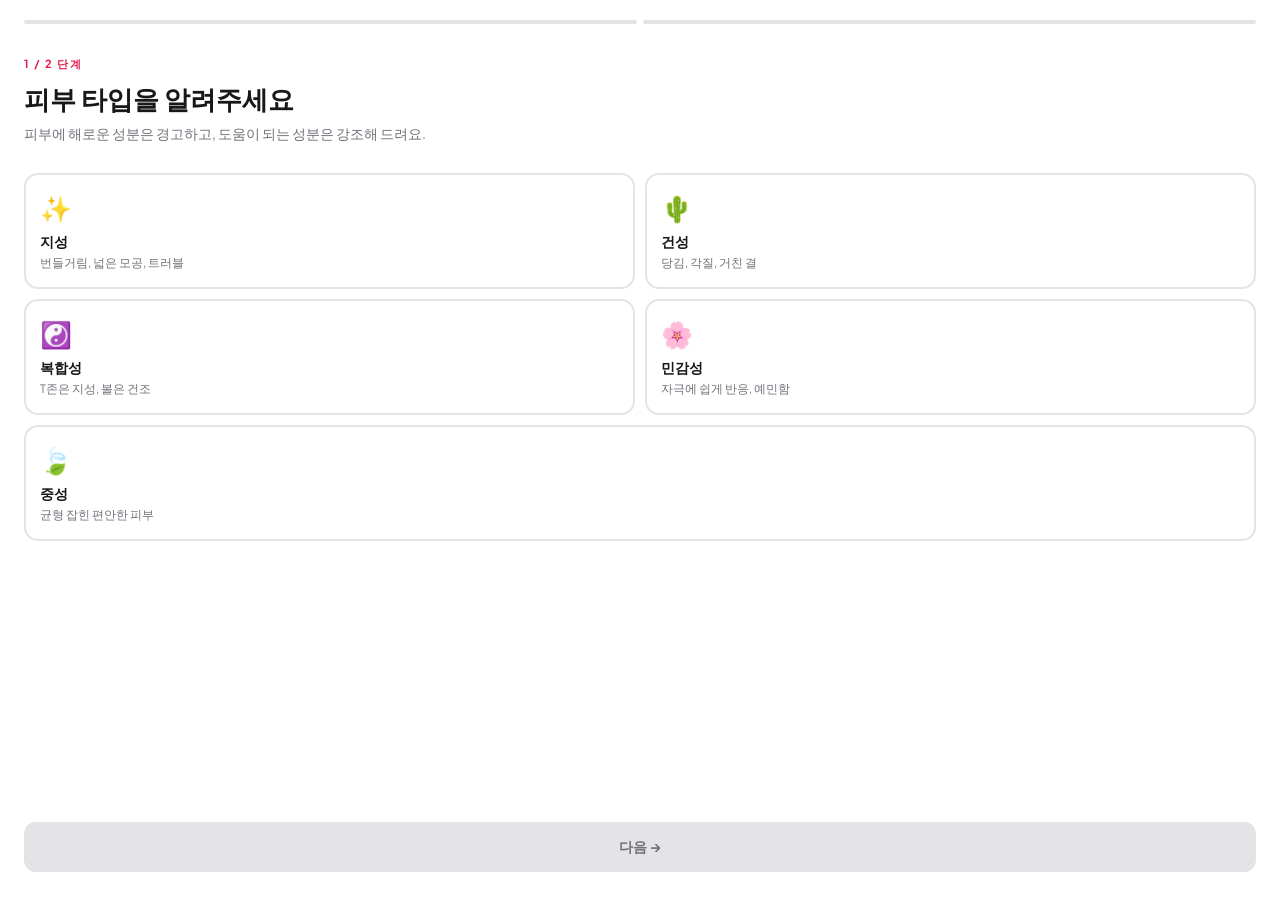
==== commit c58d3e60: "Add 148-product curated local catalog with merged search and browse tab Open Beauty Facts barely sup" ====
--- a/index.html
+++ b/index.html
@@ -2,71 +2,1140 @@
 <html lang="ko">
 <head>
   <meta charset="UTF-8"/>
-  <meta name="viewport" content="width=device-width,initial-scale=1.0,viewport-fit=cover"/>
-  <title>LinguaMaster — 7개 언어 마스터 코치</title>
+  <meta name="viewport" content="width=device-width,initial-scale=1.0"/>
+  <title>Skinly — 화장품 성분 분석</title>
   <link rel="manifest" href="manifest.json"/>
-  <meta name="theme-color" content="#4F46E5"/>
-  <meta name="description" content="프랑스어, 영어, 스페인어, 중국어, 한국어, 일본어, 이탈리아어를 배우는 개인 맞춤형 언어 학습 앱"/>
+  <link rel="icon" href="data:image/svg+xml,<svg xmlns='http://www.w3.org/2000/svg' viewBox='0 0 192 192'><rect width='192' height='192' fill='%23E11D48' rx='40'/><circle cx='96' cy='80' r='34' fill='white' opacity='0.95'/><ellipse cx='96' cy='140' rx='50' ry='28' fill='white' opacity='0.95'/></svg>"/>
+  <meta name="theme-color" content="#E11D48"/>
+  <meta name="description" content="화해 스타일의 개인 맞춤 화장품 성분 분석 앱."/>
   <meta name="apple-mobile-web-app-capable" content="yes"/>
   <link rel="preconnect" href="https://fonts.googleapis.com"/>
   <link href="https://fonts.googleapis.com/css2?family=Plus+Jakarta+Sans:wght@400;500;600;700;800&display=swap" rel="stylesheet"/>
-  <link rel="stylesheet" href="styles.css"/>
+  <style>
+    :root {
+      --bg:#F7F7F5; --white:#fff; --black:#18181B;
+      --primary:#E11D48; --primary-dark:#BE123C; --primary-light:#FFF1F2;
+      --success:#059669; --success-bg:#ECFDF5;
+      --warning:#B45309; --warning-bg:#FFFBEB;
+      --danger:#DC2626; --danger-bg:#FEF2F2;
+      --info:#0369A1; --info-bg:#E0F2FE;
+      --gray:#71717A; --gray-light:#F4F4F5; --border:#E4E4E7;
+      --font:'Plus Jakarta Sans',-apple-system,BlinkMacSystemFont,sans-serif;
+    }
+    *,*::before,*::after{box-sizing:border-box;margin:0;padding:0;}
+    body{font-family:var(--font);background:var(--bg);color:var(--black);min-height:100dvh;-webkit-font-smoothing:antialiased;}
+    .view{display:none;flex-direction:column;min-height:100dvh;}
+    .view.active{display:flex;animation:fadeUp .2s ease;}
+    @keyframes fadeUp{from{opacity:0;transform:translateY(6px)}to{opacity:1;transform:translateY(0)}}
+
+    /* ── ONBOARDING ── */
+    #view-onboard{background:var(--white);}
+    .ob-progress{display:flex;gap:6px;padding:20px 24px 0;}
+    .ob-bar{height:4px;flex:1;border-radius:2px;background:var(--border);transition:background .3s;}
+    .ob-bar.done{background:var(--primary);}
+    .ob-content{flex:1;display:flex;flex-direction:column;padding:32px 24px 28px;}
+    .ob-tag{font-size:.7rem;font-weight:700;letter-spacing:.14em;text-transform:uppercase;color:var(--primary);margin-bottom:10px;}
+    .ob-title{font-size:1.65rem;font-weight:800;line-height:1.25;margin-bottom:8px;}
+    .ob-sub{font-size:.88rem;color:var(--gray);line-height:1.55;margin-bottom:28px;}
+    .skin-grid{display:grid;grid-template-columns:1fr 1fr;gap:10px;margin-bottom:auto;}
+    .skin-card{border:2px solid var(--border);border-radius:14px;padding:16px 14px;cursor:pointer;transition:all .15s;background:var(--white);text-align:left;-webkit-tap-highlight-color:transparent;}
+    .skin-card:last-child{grid-column:1/-1;}
+    .skin-card.sel{border-color:var(--primary);background:var(--primary-light);}
+    .sc-emoji{font-size:1.6rem;margin-bottom:8px;display:block;}
+    .sc-name{font-size:.9rem;font-weight:700;margin-bottom:3px;}
+    .sc-desc{font-size:.72rem;color:var(--gray);line-height:1.4;}
+    .concern-wrap{display:flex;flex-wrap:wrap;gap:8px;margin-bottom:auto;}
+    .concern-chip{display:flex;align-items:center;gap:6px;padding:10px 16px;border-radius:100px;border:2px solid var(--border);font-size:.82rem;font-weight:600;cursor:pointer;background:var(--white);transition:all .15s;font-family:var(--font);-webkit-tap-highlight-color:transparent;}
+    .concern-chip.sel{border-color:var(--primary);background:var(--primary-light);color:var(--primary);}
+    .ob-footer{padding-top:20px;display:flex;flex-direction:column;gap:8px;}
+
+    /* ── BUTTONS ── */
+    .btn{display:flex;align-items:center;justify-content:center;gap:8px;width:100%;padding:15px;border-radius:12px;border:none;font-family:var(--font);font-size:.9rem;font-weight:700;cursor:pointer;transition:all .15s;-webkit-tap-highlight-color:transparent;}
+    .btn-primary{background:var(--primary);color:var(--white);}
+    .btn-primary:active{background:var(--primary-dark);transform:scale(.99);}
+    .btn-primary:disabled{background:var(--border);color:var(--gray);cursor:not-allowed;transform:none;}
+    .btn-ghost{background:transparent;color:var(--gray);font-size:.82rem;}
+    .icon-btn{width:36px;height:36px;border-radius:50%;background:var(--gray-light);border:none;cursor:pointer;display:flex;align-items:center;justify-content:center;font-size:1.05rem;-webkit-tap-highlight-color:transparent;}
+
+    /* ── HOME ── */
+    #view-home{background:var(--white);}
+    .home-hd{padding:20px 20px 0;display:flex;align-items:center;justify-content:space-between;}
+    .home-logo{font-size:1.3rem;font-weight:800;letter-spacing:-.03em;}
+    .home-logo span{color:var(--primary);}
+    .home-hero{padding:24px 20px 18px;}
+    .home-eyebrow{font-size:.78rem;color:var(--gray);font-weight:500;margin-bottom:4px;}
+    .home-headline{font-size:1.45rem;font-weight:800;line-height:1.3;}
+    .profile-tag{display:inline-flex;align-items:center;gap:5px;margin-top:10px;padding:5px 12px;border-radius:100px;background:var(--primary-light);color:var(--primary);font-size:.72rem;font-weight:600;}
+    .search-area{padding:0 20px;display:flex;gap:10px;align-items:center;}
+    .search-wrap{flex:1;position:relative;}
+    .search-inp{width:100%;padding:13px 46px 13px 42px;border-radius:13px;border:2px solid var(--border);font-family:var(--font);font-size:.88rem;background:var(--bg);color:var(--black);outline:none;transition:all .2s;}
+    .search-inp:focus{border-color:var(--primary);background:var(--white);}
+    .search-inp::placeholder{color:#A1A1AA;}
+    .search-icon-l{position:absolute;left:13px;top:50%;transform:translateY(-50%);color:var(--gray);pointer-events:none;font-size:1rem;}
+    .search-go{position:absolute;right:7px;top:50%;transform:translateY(-50%);width:32px;height:32px;border-radius:9px;background:var(--primary);border:none;color:var(--white);font-size:.9rem;font-weight:700;cursor:pointer;display:flex;align-items:center;justify-content:center;font-family:var(--font);-webkit-tap-highlight-color:transparent;}
+    .scan-btn{width:46px;height:46px;border-radius:13px;background:var(--gray-light);border:2px solid var(--border);font-size:1.2rem;cursor:pointer;flex-shrink:0;display:flex;align-items:center;justify-content:center;-webkit-tap-highlight-color:transparent;}
+
+    /* home tabs */
+    .home-tabs{display:flex;gap:0;padding:16px 20px 0;border-bottom:1px solid var(--border);margin-top:16px;}
+    .h-tab{padding:8px 14px;border:none;background:transparent;font-family:var(--font);font-size:.8rem;font-weight:600;color:var(--gray);cursor:pointer;border-bottom:2.5px solid transparent;margin-bottom:-1px;transition:all .15s;-webkit-tap-highlight-color:transparent;}
+    .h-tab.active{color:var(--primary);border-bottom-color:var(--primary);}
+    .tab-pane{padding:14px 20px 8px;}
+    .tab-empty{font-size:.82rem;color:var(--gray);padding:8px 0;}
+
+    /* history / fav cards */
+    .hist-scroll{display:flex;gap:10px;overflow-x:auto;padding-bottom:4px;-webkit-overflow-scrolling:touch;scrollbar-width:none;}
+    .hist-scroll::-webkit-scrollbar{display:none;}
+    .hist-card{flex-shrink:0;width:96px;cursor:pointer;-webkit-tap-highlight-color:transparent;}
+    .hist-img{width:96px;height:96px;border-radius:12px;object-fit:cover;background:var(--gray-light);display:block;margin-bottom:5px;}
+    .hist-img-ph{width:96px;height:96px;border-radius:12px;background:var(--gray-light);display:flex;align-items:center;justify-content:center;font-size:2rem;margin-bottom:5px;}
+    .hist-name{font-size:.7rem;font-weight:600;line-height:1.3;overflow:hidden;display:-webkit-box;-webkit-line-clamp:2;-webkit-box-orient:vertical;margin-bottom:3px;}
+
+    /* sugg chips */
+    .sugg-label{font-size:.72rem;font-weight:700;letter-spacing:.08em;text-transform:uppercase;color:var(--gray);margin-bottom:10px;}
+    .sugg-chips{display:flex;flex-wrap:wrap;gap:7px;}
+    .sugg-chip{padding:8px 14px;border-radius:100px;background:var(--gray-light);font-size:.78rem;font-weight:600;cursor:pointer;border:none;font-family:var(--font);-webkit-tap-highlight-color:transparent;transition:all .15s;}
+    .sugg-chip:active{background:var(--primary-light);color:var(--primary);}
+
+    /* ── NAV BAR ── */
+    .nav-bar{background:var(--white);padding:14px 14px 12px;display:flex;align-items:center;gap:8px;border-bottom:1px solid var(--border);position:sticky;top:0;z-index:100;}
+    .back-btn{width:36px;height:36px;border-radius:10px;background:var(--gray-light);border:none;cursor:pointer;display:flex;align-items:center;justify-content:center;font-size:1rem;flex-shrink:0;-webkit-tap-highlight-color:transparent;}
+    .nav-inp{flex:1;padding:9px 12px;border-radius:10px;border:1.5px solid var(--border);font-family:var(--font);font-size:.88rem;background:var(--bg);outline:none;color:var(--black);}
+    .nav-inp:focus{border-color:var(--primary);background:var(--white);}
+    .nav-go{width:36px;height:36px;border-radius:10px;background:var(--primary);border:none;color:var(--white);font-size:.9rem;font-weight:700;cursor:pointer;flex-shrink:0;display:flex;align-items:center;justify-content:center;font-family:var(--font);-webkit-tap-highlight-color:transparent;}
+
+    /* ── RESULTS ── */
+    #view-results{background:var(--bg);}
+    .results-meta{padding:12px 16px 6px;font-size:.78rem;color:var(--gray);font-weight:500;}
+    .results-list{padding:4px 14px 28px;display:flex;flex-direction:column;gap:10px;}
+    .product-card{background:var(--white);border-radius:14px;padding:14px;display:flex;gap:12px;align-items:center;cursor:pointer;border:1.5px solid transparent;transition:border-color .15s;-webkit-tap-highlight-color:transparent;}
+    .product-card:active{border-color:var(--primary);}
+    .prod-img{width:64px;height:64px;border-radius:10px;object-fit:cover;background:var(--gray-light);flex-shrink:0;}
+    .prod-img-ph{width:64px;height:64px;border-radius:10px;background:var(--gray-light);display:flex;align-items:center;justify-content:center;font-size:1.7rem;flex-shrink:0;}
+    .prod-info{flex:1;min-width:0;}
+    .prod-brand{font-size:.68rem;font-weight:600;color:var(--gray);text-transform:uppercase;letter-spacing:.06em;margin-bottom:3px;}
+    .prod-name{font-size:.88rem;font-weight:700;line-height:1.3;margin-bottom:6px;}
+    .prod-chevron{color:var(--border);font-size:1.1rem;flex-shrink:0;}
+
+    /* grade badge */
+    .gbadge{display:inline-flex;align-items:center;gap:4px;padding:3px 9px;border-radius:100px;font-size:.7rem;font-weight:700;}
+    .g-A{background:var(--success-bg);color:var(--success);}
+    .g-B{background:var(--info-bg);color:var(--info);}
+    .g-C{background:var(--warning-bg);color:var(--warning);}
+    .g-D{background:var(--danger-bg);color:var(--danger);}
+    .g-x{background:var(--gray-light);color:var(--gray);}
+
+    /* state boxes */
+    .state-box{display:flex;flex-direction:column;align-items:center;justify-content:center;padding:52px 24px;text-align:center;gap:10px;}
+    .state-emoji{font-size:2.4rem;}
+    .state-title{font-size:1rem;font-weight:700;}
+    .state-sub{font-size:.82rem;color:var(--gray);line-height:1.5;}
+    .spinner{width:28px;height:28px;border:3px solid var(--border);border-top-color:var(--primary);border-radius:50%;animation:spin .7s linear infinite;}
+    @keyframes spin{to{transform:rotate(360deg)}}
+
+    /* ── PRODUCT DETAIL ── */
+    #view-product{background:var(--bg);}
+    .product-hero{background:var(--white);padding:20px;display:flex;gap:14px;align-items:flex-start;border-bottom:1px solid var(--border);}
+    .hero-img{width:80px;height:80px;border-radius:12px;object-fit:cover;background:var(--gray-light);flex-shrink:0;}
+    .hero-img-ph{width:80px;height:80px;border-radius:12px;background:var(--gray-light);display:flex;align-items:center;justify-content:center;font-size:2rem;flex-shrink:0;}
+    .hero-info{flex:1;}
+    .hero-brand{font-size:.7rem;font-weight:600;text-transform:uppercase;letter-spacing:.06em;color:var(--gray);margin-bottom:4px;}
+    .hero-name{font-size:1rem;font-weight:800;line-height:1.3;margin-bottom:10px;}
+    .section{background:var(--white);margin:10px 0;padding:16px 18px;}
+    .sec-title{font-size:.72rem;font-weight:700;text-transform:uppercase;letter-spacing:.09em;color:var(--gray);margin-bottom:12px;display:flex;align-items:center;gap:6px;}
+    .sec-count{background:var(--gray-light);color:var(--gray);font-size:.65rem;padding:2px 7px;border-radius:100px;font-weight:600;}
+    .score-row{display:flex;justify-content:space-between;font-size:.72rem;color:var(--gray);font-weight:500;margin-bottom:6px;}
+    .score-track{height:7px;border-radius:4px;background:var(--border);overflow:hidden;}
+    .score-fill{height:100%;border-radius:4px;transition:width .7s ease;}
+    .sf-hi{background:var(--success);} .sf-md{background:#F59E0B;} .sf-lo{background:var(--danger);}
+    .flag-item{display:flex;align-items:flex-start;gap:10px;padding:10px 0;border-top:1px solid var(--border);}
+    .flag-item:first-child{border-top:none;padding-top:0;}
+    .flag-ic{width:28px;height:28px;border-radius:8px;display:flex;align-items:center;justify-content:center;font-size:.82rem;flex-shrink:0;}
+    .fi-hi{background:var(--danger-bg);} .fi-md{background:var(--warning-bg);} .fi-lo{background:var(--gray-light);}
+    .flag-name{font-size:.85rem;font-weight:700;text-transform:capitalize;margin-bottom:2px;}
+    .flag-sub{font-size:.7rem;color:var(--gray);}
+    .benefit-chips{display:flex;flex-wrap:wrap;gap:6px;}
+    .benefit-chip{display:inline-flex;align-items:center;gap:4px;padding:6px 12px;border-radius:100px;background:var(--success-bg);color:var(--success);font-size:.76rem;font-weight:600;}
+    .buy-link{display:flex;align-items:center;gap:12px;padding:12px 0;border-top:1px solid var(--border);text-decoration:none;color:var(--black);-webkit-tap-highlight-color:transparent;}
+    .buy-link:first-child{border-top:none;padding-top:0;}
+    .buy-ic{width:36px;height:36px;border-radius:10px;background:var(--gray-light);display:flex;align-items:center;justify-content:center;font-size:1.1rem;flex-shrink:0;}
+    .buy-name{font-size:.88rem;font-weight:700;flex:1;}
+    .buy-arrow{color:var(--gray);font-size:.9rem;}
+    .ing-toggle{font-size:.8rem;font-weight:600;color:var(--primary);background:none;border:none;padding:0;cursor:pointer;font-family:var(--font);margin-bottom:8px;display:block;}
+    .ing-text{font-size:.76rem;color:var(--gray);line-height:1.75;display:none;}
+    .ing-text.open{display:block;}
+    .empty-note{font-size:.82rem;color:var(--gray);font-style:italic;}
+
+    /* ── SCAN ── */
+    #view-scan{background:#000;position:relative;overflow:hidden;min-height:100dvh;}
+    #scan-vid{position:absolute;top:0;left:0;width:100%;height:100%;object-fit:cover;}
+    .scan-back-btn{position:absolute;top:20px;left:16px;z-index:20;width:38px;height:38px;border-radius:50%;background:rgba(0,0,0,.45);border:1.5px solid rgba(255,255,255,.3);color:#fff;font-size:1rem;cursor:pointer;display:flex;align-items:center;justify-content:center;-webkit-tap-highlight-color:transparent;}
+    .scan-overlay{position:absolute;inset:0;z-index:10;display:flex;flex-direction:column;align-items:center;justify-content:center;padding-bottom:200px;pointer-events:none;}
+    .scan-finder{width:280px;height:165px;border-radius:14px;position:relative;box-shadow:0 0 0 4000px rgba(0,0,0,.55);overflow:hidden;}
+    .scan-corners{position:absolute;inset:0;}
+    .scan-corners::before,.scan-corners::after{content:'';position:absolute;width:26px;height:26px;border-color:var(--primary);border-style:solid;}
+    .scan-corners::before{top:-2px;left:-2px;border-width:4px 0 0 4px;border-radius:4px 0 0 0;}
+    .scan-corners::after{bottom:-2px;right:-2px;border-width:0 4px 4px 0;border-radius:0 0 4px 0;}
+    .scan-line{position:absolute;width:90%;left:5%;height:2px;background:linear-gradient(90deg,transparent,var(--primary),transparent);animation:scanLine 2s ease-in-out infinite;}
+    @keyframes scanLine{0%,100%{top:10%}50%{top:80%}}
+    .scan-hint{color:rgba(255,255,255,.85);font-size:.85rem;font-weight:500;margin-top:18px;text-align:center;}
+    .scan-controls{position:absolute;bottom:0;left:0;right:0;z-index:20;padding:20px 24px 44px;display:flex;flex-direction:column;gap:10px;background:linear-gradient(to top,rgba(0,0,0,.75) 0%,transparent 100%);}
+    .scan-manual-row{display:flex;gap:8px;}
+    .scan-inp{flex:1;padding:11px 14px;border-radius:10px;border:1.5px solid rgba(255,255,255,.25);background:rgba(255,255,255,.1);color:#fff;font-family:var(--font);font-size:.88rem;outline:none;}
+    .scan-inp::placeholder{color:rgba(255,255,255,.4);}
+    .scan-inp-go{width:42px;height:42px;border-radius:10px;background:var(--primary);border:none;color:#fff;font-size:1rem;cursor:pointer;display:flex;align-items:center;justify-content:center;flex-shrink:0;}
+    .scan-cancel-btn{padding:12px;border-radius:12px;background:rgba(255,255,255,.1);border:1.5px solid rgba(255,255,255,.2);color:#fff;font-family:var(--font);font-size:.88rem;font-weight:600;cursor:pointer;-webkit-tap-highlight-color:transparent;}
+    .scan-status{color:#fff;font-size:.8rem;text-align:center;font-weight:500;opacity:.8;}
+    #scan-unsupported{display:none;position:absolute;inset:0;z-index:30;background:var(--white);flex-direction:column;align-items:center;justify-content:center;padding:40px 24px;gap:12px;text-align:center;}
+
+    /* ── COMPARE ── */
+    #view-compare{background:var(--bg);}
+    .cmp-cards-row{display:flex;align-items:flex-start;padding:16px 14px;gap:8px;background:var(--white);border-bottom:1px solid var(--border);}
+    .cmp-pcard{flex:1;text-align:center;}
+    .cmp-pimg{width:72px;height:72px;border-radius:10px;object-fit:cover;background:var(--gray-light);display:block;margin:0 auto 6px;}
+    .cmp-pimg-ph{width:72px;height:72px;border-radius:10px;background:var(--gray-light);display:flex;align-items:center;justify-content:center;font-size:1.8rem;margin:0 auto 6px;}
+    .cmp-pname{font-size:.72rem;font-weight:700;line-height:1.3;margin-bottom:4px;}
+    .cmp-vs-col{font-size:.9rem;font-weight:900;color:var(--gray);padding-top:24px;flex-shrink:0;}
+    .cmp-empty-slot{flex:1;height:100px;border:2px dashed var(--border);border-radius:12px;display:flex;flex-direction:column;align-items:center;justify-content:center;cursor:pointer;gap:4px;-webkit-tap-highlight-color:transparent;}
+    .cmp-empty-slot span{font-size:.72rem;color:var(--gray);font-weight:600;}
+    .cmp-remove-btn{background:none;border:none;font-family:var(--font);font-size:.65rem;color:var(--gray);cursor:pointer;margin-top:5px;padding:2px 6px;border-radius:4px;}
+    .cmp-winner{background:var(--success-bg);color:var(--success);padding:10px 16px;font-size:.82rem;font-weight:700;}
+    .cmp-2col{display:grid;grid-template-columns:1fr 1fr;gap:12px;margin-top:6px;}
+    .cmp-col-head{font-size:.68rem;font-weight:700;text-transform:uppercase;letter-spacing:.06em;color:var(--gray);margin-bottom:6px;}
+    .cmp-row{font-size:.78rem;padding:2px 0;line-height:1.5;}
+    .cmp-bad{color:var(--danger);}
+    .cmp-good{color:var(--success);}
+    .cmp-shared{background:var(--gray-light);border-radius:8px;padding:8px 12px;font-size:.78rem;line-height:1.5;margin-bottom:8px;}
+    .cmp-shared strong{font-weight:700;color:var(--gray);}
+
+    /* Compare FAB */
+    .cmp-fab{position:fixed;bottom:24px;right:16px;z-index:500;display:none;}
+    .cmp-fab-btn{background:var(--black);color:#fff;border:none;border-radius:100px;padding:12px 18px;font-family:var(--font);font-size:.82rem;font-weight:700;cursor:pointer;box-shadow:0 4px 16px rgba(0,0,0,.25);display:flex;align-items:center;gap:7px;white-space:nowrap;-webkit-tap-highlight-color:transparent;}
+
+    /* ── MY REVIEW ── */
+    .star-row{display:flex;gap:2px;margin-bottom:10px;}
+    .star-btn{background:none;border:none;font-size:1.6rem;line-height:1;color:var(--border);cursor:pointer;padding:2px 4px;font-family:var(--font);transition:color .1s;-webkit-tap-highlight-color:transparent;}
+    .star-btn.on{color:#F59E0B;}
+    .rev-ta{width:100%;border:1.5px solid var(--border);border-radius:10px;padding:10px 12px;font-family:var(--font);font-size:.85rem;line-height:1.5;resize:vertical;outline:none;background:var(--bg);color:var(--black);margin-bottom:10px;}
+    .rev-ta:focus{border-color:var(--primary);background:var(--white);}
+    .rev-save-btn{padding:11px;font-size:.85rem;}
+
+    /* toast */
+    .toast{position:fixed;bottom:28px;left:50%;transform:translateX(-50%) translateY(16px);background:var(--black);color:#fff;padding:10px 20px;border-radius:100px;font-size:.8rem;font-weight:600;white-space:nowrap;opacity:0;pointer-events:none;transition:all .28s cubic-bezier(.34,1.56,.64,1);z-index:9999;}
+    .toast.show{opacity:1;transform:translateX(-50%) translateY(0);}
+  </style>
 </head>
 <body>
-  <div id="app">
-
-    <!-- ═══ ONBOARDING ═══ -->
-    <section class="view" id="view-onboard">
-      <div class="ob-progress" id="ob-progress"></div>
-      <div class="ob-content" id="ob-content"></div>
-    </section>
-
-    <!-- ═══ HOME ═══ -->
-    <section class="view" id="view-home">
-      <div class="scroll-area" id="home-content"></div>
-      <nav class="bottom-nav" id="bottom-nav"></nav>
-    </section>
-
-    <!-- ═══ VOCAB ═══ -->
-    <section class="view" id="view-vocab">
-      <div class="scroll-area" id="vocab-content"></div>
-      <nav class="bottom-nav" id="bottom-nav-2"></nav>
-    </section>
-
-    <!-- ═══ GRAMMAR ═══ -->
-    <section class="view" id="view-grammar">
-      <div class="scroll-area" id="grammar-content"></div>
-      <nav class="bottom-nav" id="bottom-nav-3"></nav>
-    </section>
-
-    <!-- ═══ PRACTICE (speaking + listening) ═══ -->
-    <section class="view" id="view-practice">
-      <div class="scroll-area" id="practice-content"></div>
-      <nav class="bottom-nav" id="bottom-nav-4"></nav>
-    </section>
-
-    <!-- ═══ PROGRESS (stats + immersion + weekly test) ═══ -->
-    <section class="view" id="view-progress">
-      <div class="scroll-area" id="progress-content"></div>
-      <nav class="bottom-nav" id="bottom-nav-5"></nav>
-    </section>
-
-    <!-- toast -->
-    <div id="toast" class="toast"></div>
-
-    <!-- language switch / add-language sheet -->
-    <div id="sheet-backdrop" class="sheet-backdrop" onclick="App.closeSheet(event)">
-      <div class="sheet" id="sheet-content" onclick="event.stopPropagation()"></div>
+
+<!-- ══ ONBOARDING ══ -->
+<div id="view-onboard" class="view active">
+  <div class="ob-progress">
+    <div class="ob-bar" id="ob-p1"></div>
+    <div class="ob-bar" id="ob-p2"></div>
+  </div>
+  <div class="ob-content" id="ob-s1">
+    <div class="ob-tag">1 / 2 단계</div>
+    <h1 class="ob-title">피부 타입을 알려주세요</h1>
+    <p class="ob-sub">피부에 해로운 성분은 경고하고, 도움이 되는 성분은 강조해 드려요.</p>
+    <div class="skin-grid">
+      <div class="skin-card" data-t="oily"><span class="sc-emoji">✨</span><div class="sc-name">지성</div><div class="sc-desc">번들거림, 넓은 모공, 트러블</div></div>
+      <div class="skin-card" data-t="dry"><span class="sc-emoji">🌵</span><div class="sc-name">건성</div><div class="sc-desc">당김, 각질, 거친 결</div></div>
+      <div class="skin-card" data-t="combination"><span class="sc-emoji">☯️</span><div class="sc-name">복합성</div><div class="sc-desc">T존은 지성, 볼은 건조</div></div>
+      <div class="skin-card" data-t="sensitive"><span class="sc-emoji">🌸</span><div class="sc-name">민감성</div><div class="sc-desc">자극에 쉽게 반응, 예민함</div></div>
+      <div class="skin-card" data-t="normal"><span class="sc-emoji">🍃</span><div class="sc-name">중성</div><div class="sc-desc">균형 잡힌 편안한 피부</div></div>
     </div>
-  </div>
-
-  <script src="data/lang-fr.js"></script>
-  <script src="data/lang-en.js"></script>
-  <script src="data/lang-es.js"></script>
-  <script src="data/lang-zh.js"></script>
-  <script src="data/lang-ko.js"></script>
-  <script src="data/lang-ja.js"></script>
-  <script src="data/lang-it.js"></script>
-  <script src="app.js"></script>
+    <div class="ob-footer">
+      <button class="btn btn-primary" id="ob-next" disabled>다음 →</button>
+    </div>
+  </div>
+  <div class="ob-content" id="ob-s2" style="display:none;">
+    <div class="ob-tag">2 / 2 단계</div>
+    <h1 class="ob-title">피부 고민이 있나요?</h1>
+    <p class="ob-sub">해당하는 항목을 모두 선택하세요.</p>
+    <div class="concern-wrap">
+      <button class="concern-chip" data-c="acne">🔴 여드름 · 트러블</button>
+      <button class="concern-chip" data-c="dry">💧 건조함</button>
+      <button class="concern-chip" data-c="aging">🕐 주름 · 노화</button>
+      <button class="concern-chip" data-c="hyperpigmentation">🌑 색소침착 · 잡티</button>
+      <button class="concern-chip" data-c="redness">😊 홍조 · 붉은기</button>
+      <button class="concern-chip" data-c="none">✨ 없어요</button>
+    </div>
+    <div class="ob-footer">
+      <button class="btn btn-primary" id="ob-finish">시작하기 ✓</button>
+      <button class="btn btn-ghost" id="ob-back">← 이전</button>
+    </div>
+  </div>
+</div>
+
+<!-- ══ HOME ══ -->
+<div id="view-home" class="view">
+  <div class="home-hd">
+    <div class="home-logo">skin<span>ly</span></div>
+    <button class="icon-btn" id="profile-btn">👤</button>
+  </div>
+  <div class="home-hero">
+    <div class="home-eyebrow">내 피부 맞춤 분석</div>
+    <h1 class="home-headline">내 피부에 맞는<br/>화장품을 찾아보세요</h1>
+    <div class="profile-tag" id="profile-tag">불러오는 중...</div>
+  </div>
+  <div class="search-area">
+    <div class="search-wrap">
+      <span class="search-icon-l">🔍</span>
+      <input class="search-inp" id="home-inp" type="text" placeholder="제품명 또는 브랜드 검색..." autocomplete="off" autocorrect="off" spellcheck="false"/>
+      <button class="search-go" id="home-go">→</button>
+    </div>
+    <button class="scan-btn" id="scan-open" title="바코드 스캔">📷</button>
+  </div>
+  <div class="home-tabs">
+    <button class="h-tab active" data-t="recent">🕐 최근 본</button>
+    <button class="h-tab" data-t="saved">❤️ 찜</button>
+    <button class="h-tab" data-t="search">🧭 둘러보기</button>
+  </div>
+  <div id="tab-recent" class="tab-pane"></div>
+  <div id="tab-saved" class="tab-pane" style="display:none;"></div>
+  <div id="tab-search" class="tab-pane" style="display:none;">
+    <div class="sugg-label" style="margin-bottom:10px;">카테고리로 둘러보기</div>
+    <div class="sugg-chips" style="margin-bottom:18px;">
+      <button class="sugg-chip" data-q="토너">토너</button>
+      <button class="sugg-chip" data-q="세럼 앰플 에센스">세럼·앰플</button>
+      <button class="sugg-chip" data-q="크림">크림</button>
+      <button class="sugg-chip" data-q="선크림">선크림</button>
+      <button class="sugg-chip" data-q="클렌징">클렌징</button>
+      <button class="sugg-chip" data-q="마스크팩 패드">마스크팩</button>
+      <button class="sugg-chip" data-q="아이크림 아이패치">아이케어</button>
+      <button class="sugg-chip" data-q="바디로션 바디워시 바디">바디</button>
+      <button class="sugg-chip" data-q="샴푸 헤어 트리트먼트">헤어</button>
+      <button class="sugg-chip" data-q="미스트">미스트</button>
+    </div>
+    <div class="sugg-label" style="margin-bottom:10px;">인기 브랜드</div>
+    <div class="sugg-chips">
+      <button class="sugg-chip" data-q="코스알엑스">코스알엑스</button>
+      <button class="sugg-chip" data-q="조선미녀">조선미녀</button>
+      <button class="sugg-chip" data-q="라운드랩">라운드랩</button>
+      <button class="sugg-chip" data-q="아누아">아누아</button>
+      <button class="sugg-chip" data-q="토리든">토리든</button>
+      <button class="sugg-chip" data-q="스킨1004">스킨1004</button>
+      <button class="sugg-chip" data-q="넘버즈인">넘버즈인</button>
+      <button class="sugg-chip" data-q="이니스프리">이니스프리</button>
+      <button class="sugg-chip" data-q="라네즈">라네즈</button>
+      <button class="sugg-chip" data-q="세라비">세라비</button>
+      <button class="sugg-chip" data-q="디오디너리">디오디너리</button>
+      <button class="sugg-chip" data-q="라로슈포제">라로슈포제</button>
+    </div>
+  </div>
+</div>
+
+<!-- ══ RESULTS ══ -->
+<div id="view-results" class="view">
+  <div class="nav-bar">
+    <button class="back-btn" id="res-back">←</button>
+    <input class="nav-inp" id="res-inp" type="text" placeholder="검색..." autocomplete="off"/>
+    <button class="nav-go" id="res-go">→</button>
+  </div>
+  <div class="results-meta" id="res-meta"></div>
+  <div class="results-list" id="res-list"></div>
+</div>
+
+<!-- ══ PRODUCT DETAIL ══ -->
+<div id="view-product" class="view">
+  <div class="nav-bar">
+    <button class="back-btn" id="prod-back">←</button>
+    <div id="prod-nav-title" style="flex:1;font-size:.85rem;font-weight:700;overflow:hidden;text-overflow:ellipsis;white-space:nowrap;"></div>
+    <button class="icon-btn" id="prod-fav-btn" title="찜하기">🤍</button>
+    <button class="icon-btn" id="prod-cmp-btn" title="비교하기" style="font-size:.85rem;font-weight:800;">⊞</button>
+  </div>
+  <div id="prod-content"></div>
+</div>
+
+<!-- ══ SCAN ══ -->
+<div id="view-scan" class="view">
+  <video id="scan-vid" autoplay playsinline muted></video>
+  <button class="scan-back-btn" id="scan-back">←</button>
+  <div class="scan-overlay">
+    <div class="scan-finder">
+      <div class="scan-corners"></div>
+      <div class="scan-line"></div>
+    </div>
+    <p class="scan-hint" id="scan-hint">바코드를 화면에 맞춰주세요</p>
+  </div>
+  <div class="scan-controls">
+    <div class="scan-status" id="scan-status"></div>
+    <div class="scan-manual-row">
+      <input class="scan-inp" id="scan-inp" type="tel" placeholder="바코드 번호 직접 입력 (EAN-13)..."/>
+      <button class="scan-inp-go" id="scan-inp-go">→</button>
+    </div>
+    <button class="scan-cancel-btn" id="scan-cancel">취소</button>
+  </div>
+  <div id="scan-unsupported">
+    <div style="font-size:2.4rem;">📷</div>
+    <div style="font-size:1rem;font-weight:800;">카메라 스캔을 지원하지 않아요</div>
+    <p style="font-size:.85rem;color:var(--gray);line-height:1.6;">이 브라우저는 바코드 인식을 지원하지 않아요.<br/>안드로이드 Chrome을 쓰거나, 아래에 번호를 직접 입력하세요.</p>
+    <input class="nav-inp" id="scan-fb-inp" type="tel" placeholder="바코드 번호 입력..." style="margin-top:8px;width:100%;"/>
+    <button class="btn btn-primary" id="scan-fb-go" style="margin-top:8px;">검색 →</button>
+    <button class="btn btn-ghost" id="scan-fb-cancel">취소</button>
+  </div>
+</div>
+
+<!-- ══ COMPARE ══ -->
+<div id="view-compare" class="view">
+  <div class="nav-bar">
+    <button class="back-btn" id="cmp-back">←</button>
+    <div style="flex:1;font-size:.9rem;font-weight:800;">제품 비교</div>
+    <button class="icon-btn" id="cmp-clear" title="전체 비우기" style="font-size:.8rem;">✕</button>
+  </div>
+  <div id="cmp-content"></div>
+</div>
+
+<!-- Compare FAB -->
+<div class="cmp-fab" id="cmp-fab">
+  <button class="cmp-fab-btn" id="cmp-fab-btn">⊞ 비교 · <span id="cmp-count">0</span></button>
+</div>
+
+<div class="toast" id="toast"></div>
+
+<script src="catalog.js"></script>
+<script>
+// ══ CONFIG ══
+const PKEY   = 'skinly-profile-v1';
+const HKEY   = 'skinly-hist-v1';
+const FAVKEY = 'skinly-favs-v1';
+const RKEY   = 'skinly-reviews-v1';
+
+// ══ STATE ══
+let profile = null;
+try { profile = JSON.parse(localStorage.getItem(PKEY)); } catch {}
+let prodBackView = 'view-results';
+let currentProdId = null;
+let compareList = []; // up to 2 product codes
+let scanActive = false;
+let scanStream = null;
+
+// ══ INGREDIENT DB ══
+// ko: 대한민국 화장품 성분명(전성분 표기명) 병기
+const DB = {
+  /* ── 모공 막힘 유발 (코메도제닉) ── */
+  'isopropyl myristate':       {ko:'아이소프로필미리스테이트',flag:'comedogenic',severity:5,bad_for:['acne','oily']},
+  'isopropyl palmitate':       {ko:'아이소프로필팔미테이트',flag:'comedogenic',severity:4,bad_for:['acne','oily']},
+  'myristyl myristate':        {ko:'미리스틸미리스테이트',flag:'comedogenic',severity:5,bad_for:['acne']},
+  'isopropyl isostearate':     {ko:'아이소프로필아이소스테아레이트',flag:'comedogenic',severity:4,bad_for:['acne','oily']},
+  'butyl stearate':            {ko:'부틸스테아레이트',flag:'comedogenic',severity:3,bad_for:['acne']},
+  'laureth-4':                 {ko:'라우레스-4',flag:'comedogenic',severity:5,bad_for:['acne','oily']},
+  'oleth-3':                   {ko:'올레스-3',flag:'comedogenic',severity:5,bad_for:['acne','oily']},
+  'wheat germ oil':            {ko:'밀배아오일',flag:'comedogenic',severity:5,bad_for:['acne']},
+  'acetylated lanolin':        {ko:'아세틸레이티드라놀린',flag:'comedogenic',severity:4,bad_for:['acne']},
+  'lanolin':                   {ko:'라놀린',flag:'comedogenic',severity:3,bad_for:['acne']},
+  'cocoa butter':              {ko:'코코아버터',flag:'comedogenic',severity:4,bad_for:['acne']},
+  'theobroma cacao':           {ko:'코코아버터',flag:'comedogenic',severity:4,bad_for:['acne']},
+  'coconut oil':               {ko:'코코넛오일',flag:'comedogenic',severity:4,bad_for:['acne','oily']},
+  'cocos nucifera oil':        {ko:'코코넛오일',flag:'comedogenic',severity:4,bad_for:['acne','oily']},
+  'flaxseed oil':              {ko:'아마씨오일',flag:'comedogenic',severity:4,bad_for:['acne']},
+  'linseed oil':               {ko:'아마씨오일(린시드)',flag:'comedogenic',severity:4,bad_for:['acne']},
+  'soybean oil':               {ko:'대두오일',flag:'comedogenic',severity:3,bad_for:['acne']},
+  'sesame oil':                {ko:'참깨오일',flag:'comedogenic',severity:3,bad_for:['acne']},
+  'mineral oil':               {ko:'미네랄오일',flag:'comedogenic',severity:2,bad_for:['acne','oily']},
+  'paraffinum liquidum':       {ko:'미네랄오일',flag:'comedogenic',severity:2,bad_for:['acne','oily']},
+  /* ── 자극 성분 ── */
+  'fragrance':                 {ko:'향료',flag:'irritant',severity:4,bad_for:['sensitive','redness']},
+  'parfum':                    {ko:'향료',flag:'irritant',severity:4,bad_for:['sensitive','redness']},
+  'alcohol denat':             {ko:'변성알코올',flag:'irritant',severity:4,bad_for:['sensitive','dry']},
+  'denatured alcohol':         {ko:'변성알코올',flag:'irritant',severity:4,bad_for:['sensitive','dry']},
+  'sd alcohol':                {ko:'변성알코올',flag:'irritant',severity:3,bad_for:['sensitive','dry']},
+  'sodium lauryl sulfate':     {ko:'소듐라우릴설페이트',flag:'irritant',severity:4,bad_for:['sensitive','dry']},
+  'sodium laureth sulfate':    {ko:'소듐라우레스설페이트',flag:'irritant',severity:2,bad_for:['sensitive']},
+  'methylisothiazolinone':     {ko:'메칠이소치아졸리논',flag:'irritant',severity:5,bad_for:['sensitive','redness']},
+  'methylchloroisothiazolinone':{ko:'메칠클로로이소치아졸리논',flag:'irritant',severity:5,bad_for:['sensitive']},
+  'dmdm hydantoin':            {ko:'디엠디엠하이단토인',flag:'irritant',severity:3,bad_for:['sensitive'],note:'포름알데하이드 방출제'},
+  'imidazolidinyl urea':       {ko:'이미다졸리디닐우레아',flag:'irritant',severity:3,bad_for:['sensitive'],note:'포름알데하이드 방출제'},
+  'diazolidinyl urea':         {ko:'디아졸리디닐우레아',flag:'irritant',severity:3,bad_for:['sensitive'],note:'포름알데하이드 방출제'},
+  'quaternium-15':             {ko:'쿼터늄-15',flag:'irritant',severity:4,bad_for:['sensitive'],note:'포름알데하이드 방출제'},
+  'triclosan':                 {ko:'트리클로산',flag:'irritant',severity:4,bad_for:['sensitive']},
+  'benzophenone-3':            {ko:'벤조페논-3(옥시벤존)',flag:'irritant',severity:3,bad_for:['sensitive']},
+  'oxybenzone':                {ko:'옥시벤존',flag:'irritant',severity:3,bad_for:['sensitive']},
+  'butylparaben':              {ko:'부틸파라벤',flag:'irritant',severity:2,bad_for:['sensitive']},
+  'propylparaben':             {ko:'프로필파라벤',flag:'irritant',severity:2,bad_for:['sensitive']},
+  'menthol':                   {ko:'멘톨',flag:'irritant',severity:3,bad_for:['sensitive','redness']},
+  'mentha piperita':           {ko:'페퍼민트오일',flag:'irritant',severity:3,bad_for:['sensitive','redness']},
+  'peppermint oil':            {ko:'페퍼민트오일',flag:'irritant',severity:3,bad_for:['sensitive','redness']},
+  'eucalyptus':                {ko:'유칼립투스',flag:'irritant',severity:2,bad_for:['sensitive']},
+  'hamamelis virginiana':      {ko:'위치하젤',flag:'irritant',severity:2,bad_for:['sensitive','dry']},
+  'witch hazel':               {ko:'위치하젤',flag:'irritant',severity:2,bad_for:['sensitive','dry']},
+  'benzyl alcohol':            {ko:'벤질알코올',flag:'irritant',severity:2,bad_for:['sensitive']},
+  /* ── 알레르기 주의 (EU 지정 향료 알레르겐) ── */
+  'limonene':                  {ko:'리모넨',flag:'allergen',severity:3,bad_for:['sensitive','redness']},
+  'linalool':                  {ko:'리날룰',flag:'allergen',severity:3,bad_for:['sensitive','redness']},
+  'citronellol':               {ko:'시트로넬올',flag:'allergen',severity:2,bad_for:['sensitive']},
+  'eugenol':                   {ko:'유제놀',flag:'allergen',severity:3,bad_for:['sensitive']},
+  'geraniol':                  {ko:'제라니올',flag:'allergen',severity:2,bad_for:['sensitive']},
+  'cinnamyl alcohol':          {ko:'신나밀알코올',flag:'allergen',severity:3,bad_for:['sensitive']},
+  'benzyl benzoate':           {ko:'벤질벤조에이트',flag:'allergen',severity:2,bad_for:['sensitive']},
+  'benzyl salicylate':         {ko:'벤질살리실레이트',flag:'allergen',severity:2,bad_for:['sensitive']},
+  'isoeugenol':                {ko:'이소유제놀',flag:'allergen',severity:3,bad_for:['sensitive']},
+  'hexyl cinnamal':            {ko:'헥실신남알',flag:'allergen',severity:2,bad_for:['sensitive']},
+  'butylphenyl methylpropional':{ko:'부틸페닐메칠프로피오날(릴리알)',flag:'allergen',severity:4,bad_for:['sensitive']},
+  'hydroxycitronellal':        {ko:'하이드록시시트로넬알',flag:'allergen',severity:3,bad_for:['sensitive']},
+  'amyl cinnamal':             {ko:'아밀신남알',flag:'allergen',severity:2,bad_for:['sensitive']},
+  'coumarin':                  {ko:'쿠마린',flag:'allergen',severity:3,bad_for:['sensitive']},
+  'citral':                    {ko:'시트랄',flag:'allergen',severity:3,bad_for:['sensitive']},
+  'farnesol':                  {ko:'파네솔',flag:'allergen',severity:2,bad_for:['sensitive']},
+  'lavandula angustifolia':    {ko:'라벤더오일',flag:'allergen',severity:2,bad_for:['sensitive']},
+  'lavender oil':              {ko:'라벤더오일',flag:'allergen',severity:2,bad_for:['sensitive']},
+  /* ── 유익 성분: 보습 ── */
+  'hyaluronic acid':           {ko:'히알루론산',flag:'beneficial',good_for:['dry','all']},
+  'sodium hyaluronate':        {ko:'소듐하이알루로네이트',flag:'beneficial',good_for:['dry','all']},
+  'glycerin':                  {ko:'글리세린',flag:'beneficial',good_for:['dry','all']},
+  'glycerol':                  {ko:'글리세롤',flag:'beneficial',good_for:['dry','all']},
+  'ceramide':                  {ko:'세라마이드',flag:'beneficial',good_for:['dry','sensitive']},
+  'ceramide np':               {ko:'세라마이드엔피',flag:'beneficial',good_for:['dry','sensitive']},
+  'ceramide ap':               {ko:'세라마이드에이피',flag:'beneficial',good_for:['dry','sensitive']},
+  'squalane':                  {ko:'스쿠알란',flag:'beneficial',good_for:['dry','all']},
+  'shea butter':               {ko:'시어버터',flag:'beneficial',good_for:['dry']},
+  'butyrospermum parkii':      {ko:'시어버터',flag:'beneficial',good_for:['dry']},
+  'panthenol':                 {ko:'판테놀',flag:'beneficial',good_for:['dry','sensitive']},
+  'allantoin':                 {ko:'알란토인',flag:'beneficial',good_for:['sensitive','dry']},
+  'betaine':                   {ko:'베타인',flag:'beneficial',good_for:['dry']},
+  'trehalose':                 {ko:'트레할로스',flag:'beneficial',good_for:['dry']},
+  'sodium pca':                {ko:'소듐피씨에이',flag:'beneficial',good_for:['dry']},
+  'polyglutamic acid':         {ko:'폴리글루타믹애씨드',flag:'beneficial',good_for:['dry']},
+  'ectoin':                    {ko:'엑토인',flag:'beneficial',good_for:['sensitive','dry']},
+  'tocopherol':                {ko:'토코페롤(비타민E)',flag:'beneficial',good_for:['dry','aging','all']},
+  /* ── 유익 성분: 트러블·진정 ── */
+  'niacinamide':               {ko:'나이아신아마이드',flag:'beneficial',good_for:['acne','oily','hyperpigmentation','redness']},
+  'salicylic acid':            {ko:'살리실릭애씨드(BHA)',flag:'beneficial',good_for:['acne','oily']},
+  'zinc oxide':                {ko:'징크옥사이드',flag:'beneficial',good_for:['acne','sensitive']},
+  'centella asiatica':         {ko:'병풀추출물(센텔라)',flag:'beneficial',good_for:['sensitive','acne','redness']},
+  'madecassoside':             {ko:'마데카소사이드',flag:'beneficial',good_for:['sensitive','redness']},
+  'asiaticoside':              {ko:'아시아티코사이드',flag:'beneficial',good_for:['sensitive','redness']},
+  'aloe vera':                 {ko:'알로에베라',flag:'beneficial',good_for:['sensitive','dry','redness']},
+  'aloe barbadensis':          {ko:'알로에베라',flag:'beneficial',good_for:['sensitive','dry','redness']},
+  'avena sativa':              {ko:'귀리추출물',flag:'beneficial',good_for:['sensitive','dry']},
+  'camellia sinensis':         {ko:'녹차추출물',flag:'beneficial',good_for:['oily','aging','sensitive']},
+  'snail secretion filtrate':  {ko:'달팽이점액여과물',flag:'beneficial',good_for:['acne','aging','dry']},
+  'propolis':                  {ko:'프로폴리스',flag:'beneficial',good_for:['acne','sensitive']},
+  'beta-glucan':               {ko:'베타글루칸',flag:'beneficial',good_for:['dry','sensitive','aging']},
+  'beta glucan':               {ko:'베타글루칸',flag:'beneficial',good_for:['dry','sensitive','aging']},
+  'melaleuca alternifolia':    {ko:'티트리잎오일',flag:'beneficial',good_for:['acne','oily']},
+  'tea tree':                  {ko:'티트리',flag:'beneficial',good_for:['acne','oily']},
+  'houttuynia cordata':        {ko:'어성초추출물',flag:'beneficial',good_for:['acne','sensitive']},
+  'artemisia':                 {ko:'쑥추출물(아르테미시아)',flag:'beneficial',good_for:['sensitive','redness']},
+  'glycyrrhiza glabra':        {ko:'감초뿌리추출물',flag:'beneficial',good_for:['hyperpigmentation','redness','sensitive']},
+  'licorice':                  {ko:'감초추출물',flag:'beneficial',good_for:['hyperpigmentation','redness','sensitive']},
+  'jojoba':                    {ko:'호호바오일',flag:'beneficial',good_for:['acne','oily','dry']},
+  'simmondsia chinensis':      {ko:'호호바오일',flag:'beneficial',good_for:['acne','dry']},
+  /* ── 유익 성분: 안티에이징 ── */
+  'retinol':                   {ko:'레티놀',flag:'beneficial',good_for:['aging','acne']},
+  'retinal':                   {ko:'레티날',flag:'beneficial',good_for:['aging','acne']},
+  'bakuchiol':                 {ko:'바쿠치올',flag:'beneficial',good_for:['aging','sensitive']},
+  'adenosine':                 {ko:'아데노신',flag:'beneficial',good_for:['aging']},
+  'ubiquinone':                {ko:'유비퀴논(코엔자임Q10)',flag:'beneficial',good_for:['aging']},
+  'palmitoyl tripeptide':      {ko:'팔미토일트리펩타이드',flag:'beneficial',good_for:['aging']},
+  'palmitoyl pentapeptide':    {ko:'팔미토일펜타펩타이드',flag:'beneficial',good_for:['aging']},
+  'copper tripeptide':         {ko:'구리트리펩타이드',flag:'beneficial',good_for:['aging']},
+  'acetyl hexapeptide':        {ko:'아세틸헥사펩타이드',flag:'beneficial',good_for:['aging']},
+  'sh-oligopeptide':           {ko:'에스에이치올리고펩타이드(EGF)',flag:'beneficial',good_for:['aging']},
+  'resveratrol':               {ko:'레스베라트롤',flag:'beneficial',good_for:['aging']},
+  'ferulic acid':              {ko:'페룰릭애씨드',flag:'beneficial',good_for:['aging','hyperpigmentation']},
+  'caffeine':                  {ko:'카페인',flag:'beneficial',good_for:['oily','aging']},
+  'panax ginseng':             {ko:'인삼추출물',flag:'beneficial',good_for:['aging']},
+  'galactomyces ferment':      {ko:'갈락토미세스발효여과물',flag:'beneficial',good_for:['oily','aging','hyperpigmentation']},
+  'bifida ferment':            {ko:'비피다발효용해물',flag:'beneficial',good_for:['aging','sensitive']},
+  'sodium dna':                {ko:'소듐디엔에이(PDRN)',flag:'beneficial',good_for:['aging','sensitive']},
+  'rosehip':                   {ko:'로즈힙오일',flag:'beneficial',good_for:['aging','hyperpigmentation']},
+  /* ── 유익 성분: 미백·각질 ── */
+  'ascorbic acid':             {ko:'아스코빅애씨드(비타민C)',flag:'beneficial',good_for:['hyperpigmentation','aging']},
+  'l-ascorbic acid':           {ko:'비타민C(L-아스코빅애씨드)',flag:'beneficial',good_for:['hyperpigmentation','aging']},
+  'alpha arbutin':             {ko:'알파-알부틴',flag:'beneficial',good_for:['hyperpigmentation']},
+  'kojic acid':                {ko:'코직애씨드',flag:'beneficial',good_for:['hyperpigmentation']},
+  'tranexamic acid':           {ko:'트라넥사믹애씨드',flag:'beneficial',good_for:['hyperpigmentation']},
+  'azelaic acid':              {ko:'아젤라익애씨드',flag:'beneficial',good_for:['acne','hyperpigmentation','redness']},
+  'glutathione':               {ko:'글루타치온',flag:'beneficial',good_for:['hyperpigmentation']},
+  'butylresorcinol':           {ko:'부틸레조시놀',flag:'beneficial',good_for:['hyperpigmentation']},
+  'oryza sativa':              {ko:'쌀추출물',flag:'beneficial',good_for:['dry','hyperpigmentation']},
+  'lactic acid':               {ko:'락틱애씨드(AHA)',flag:'beneficial',good_for:['dry','hyperpigmentation']},
+  'glycolic acid':             {ko:'글라이콜릭애씨드(AHA)',flag:'beneficial',good_for:['hyperpigmentation','aging','acne']},
+  'mandelic acid':             {ko:'만델릭애씨드',flag:'beneficial',good_for:['acne','hyperpigmentation','sensitive']},
+};
+
+// ══ UTILS ══
+const $ = id => document.getElementById(id);
+const cap = s => s ? s.charAt(0).toUpperCase() + s.slice(1) : '';
+const esc = s => s ? s.replace(/&/g,'&amp;').replace(/</g,'&lt;').replace(/>/g,'&gt;') : '';
+const toast = msg => {
+  const t = $('toast'); t.textContent = msg; t.classList.add('show');
+  setTimeout(() => t.classList.remove('show'), 2600);
+};
+
+function showView(id) {
+  if ($('view-scan').classList.contains('active') && id !== 'view-scan') stopScan();
+  document.querySelectorAll('.view').forEach(v => v.classList.remove('active'));
+  $(id).classList.add('active');
+  window.scrollTo(0,0);
+  updateCmpFab(id);
+}
+
+// ══ STORAGE: HISTORY & FAVS ══
+const pCache = {};
+
+function getHistory() { try { return JSON.parse(localStorage.getItem(HKEY)) || []; } catch { return []; } }
+function addToHistory(p) {
+  const slim = {code:p.code||'', product_name:p.product_name||'', brands:p.brands||'', image_front_url:p.image_front_url||'', ingredients_text:p.ingredients_text||''};
+  const hist = getHistory().filter(x => x.code !== slim.code);
+  hist.unshift(slim);
+  localStorage.setItem(HKEY, JSON.stringify(hist.slice(0,12)));
+}
+
+function getFavs() { try { return JSON.parse(localStorage.getItem(FAVKEY)) || []; } catch { return []; } }
+function isFav(code) { return getFavs().some(p => p.code === code); }
+function toggleFav(p) {
+  const slim = {code:p.code||'', product_name:p.product_name||'', brands:p.brands||'', image_front_url:p.image_front_url||'', ingredients_text:p.ingredients_text||''};
+  let favs = getFavs();
+  const idx = favs.findIndex(x => x.code === slim.code);
+  if (idx >= 0) { favs.splice(idx,1); localStorage.setItem(FAVKEY, JSON.stringify(favs)); return false; }
+  favs.unshift(slim);
+  localStorage.setItem(FAVKEY, JSON.stringify(favs.slice(0,50)));
+  return true;
+}
+
+// ══ STORAGE: MY REVIEWS ══
+function getReviews() { try { return JSON.parse(localStorage.getItem(RKEY)) || {}; } catch { return {}; } }
+function saveReview(code, stars, text) {
+  const all = getReviews();
+  if (!stars && !text.trim()) delete all[code];
+  else all[code] = {stars, text: text.trim(), updated: Date.now()};
+  localStorage.setItem(RKEY, JSON.stringify(all));
+}
+
+// ══ ANALYSIS ══
+function parseIngs(text) {
+  if (!text) return [];
+  // 농도(%)·번호 목록·괄호 주석만 제거하고 성분명 안의 숫자는 보존 (예: benzophenone-3, laureth-4)
+  return text.toLowerCase().split(/[,;\/]/)
+    .map(i => i.replace(/\*+|\d+(\.\d+)?\s*%|\(.*?\)|^\d+[\.)]\s*/g,'').replace(/\s+/g,' ').trim())
+    .filter(i => i.length > 2);
+}
+
+// 같은 성분의 표기 변형(향료/parfum, 세라마이드/세라마이드엔피 등)이 중복 집계되지 않도록 정리
+function dedupeMatches(list) {
+  const kept = [];
+  for (const item of [...list].sort((a,b) => b.name.length - a.name.length)) {
+    if (kept.some(k => k.name.includes(item.name) || (item.ko && k.ko === item.ko))) continue;
+    kept.push(item);
+  }
+  return kept;
+}
+
+function analyze(ingredientsText) {
+  if (!profile || !ingredientsText) return null;
+  const parsed = parseIngs(ingredientsText);
+  const traits = new Set([profile.skinType, ...profile.concerns]);
+  let flags = [], benefits = [];
+  for (const [name, data] of Object.entries(DB)) {
+    // 짧은 이름(urea 등)은 완전 일치만 허용해 오탐 방지
+    const found = parsed.some(i =>
+      i === name ||
+      (name.length >= 6 && i.includes(name)) ||
+      (name.length > 6 && name.includes(i) && i.length > 5));
+    if (!found) continue;
+    if (data.flag !== 'beneficial') {
+      if (data.bad_for?.some(t => traits.has(t))) flags.push({name, ...data});
+    } else {
+      if (data.good_for?.some(g => g === 'all' || traits.has(g))) benefits.push({name, ...data});
+    }
+  }
+  flags = dedupeMatches(flags);
+  benefits = dedupeMatches(benefits);
+  const penalty = flags.reduce((s,f) => s + (f.severity||3), 0);
+  const score = Math.max(0, Math.min(100, 70 - penalty*7 + benefits.length*4));
+  const grade = score>=82?'A':score>=62?'B':score>=42?'C':'D';
+  return {grade, score, flags, benefits};
+}
+
+function gradeClass(g) { return {A:'g-A',B:'g-B',C:'g-C',D:'g-D'}[g]||'g-x'; }
+function gradeText(g) { return {A:'잘 맞아요',B:'무난해요',C:'주의가 필요해요',D:'추천하지 않아요'}[g]||'정보 없음'; }
+const FLAG_LABELS = {comedogenic:'모공 막힘 유발', irritant:'자극 유발', allergen:'알레르기 주의'};
+const dispName = n => DB[n]?.ko || cap(n);
+
+// ══ OPEN BEAUTY FACTS ══
+// 로컬 큐레이션 카탈로그 검색 — OBF가 약한 한국어 검색을 보완
+function searchLocal(q) {
+  if (typeof LOCAL_CATALOG === 'undefined') return [];
+  const terms = q.toLowerCase().split(/\s+/).filter(t => t.length > 1);
+  if (!terms.length) return [];
+  return LOCAL_CATALOG
+    .map(p => ({p, hits: terms.filter(t => `${p.product_name} ${p.brands} ${p.kw||''}`.toLowerCase().includes(t)).length}))
+    .filter(x => x.hits > 0)
+    .sort((a,b) => b.hits - a.hits)
+    .map(x => x.p);
+}
+
+async function searchOBF(q) {
+  const url = `https://world.openbeautyfacts.org/cgi/search.pl?search_terms=${encodeURIComponent(q)}&search_simple=1&action=process&json=1&fields=code,product_name,brands,ingredients_text,image_front_url&page_size=18`;
+  const res = await fetch(url);
+  if (!res.ok) throw new Error('API error');
+  const data = await res.json();
+  return (data.products||[]).filter(p => p.product_name?.trim());
+}
+
+async function fetchByBarcode(code) {
+  $('scan-hint').textContent = '찾았어요! 제품 불러오는 중...';
+  $('scan-status').textContent = `바코드: ${code}`;
+  try {
+    const localHit = typeof LOCAL_CATALOG !== 'undefined' && LOCAL_CATALOG.find(p => p.code === code);
+    let data;
+    if (localHit) data = {status: 1, product: {...localHit}};
+    else {
+      const res = await fetch(`https://world.openbeautyfacts.org/api/v2/product/${code}?fields=code,product_name,brands,ingredients_text,image_front_url`);
+      data = await res.json();
+    }
+    if (data.status === 1 && data.product?.product_name) {
+      const p = data.product;
+      p.code = code;
+      pCache[code] = p;
+      addToHistory(p);
+      prodBackView = 'view-home';
+      showView('view-product');
+      $('prod-nav-title').textContent = p.product_name;
+      updateFavBtn(code);
+      updateCmpBtn(code);
+      renderProduct(p, code);
+      renderHomeContent();
+    } else {
+      toast('제품을 찾지 못했어요 — 이름으로 검색해 보세요');
+      $('scan-hint').textContent = '바코드를 화면에 맞춰주세요';
+      $('scan-status').textContent = '';
+      if (scanActive) startScanLoop();
+    }
+  } catch {
+    toast('네트워크 오류'); $('scan-hint').textContent = '바코드를 화면에 맞춰주세요';
+  }
+}
+
+// ══ BUY LINKS ══
+function buyLinks(name, brand) {
+  const q = encodeURIComponent([brand,name].filter(Boolean).join(' '));
+  return [
+    {name:'쿠팡',        url:`https://www.coupang.com/np/search?q=${q}`,                icon:'🚀'},
+    {name:'네이버쇼핑',  url:`https://search.shopping.naver.com/search/all?query=${q}`, icon:'🟢'},
+    {name:'올리브영 글로벌', url:`https://global.oliveyoung.com/search?keyword=${q}`,   icon:'🌸'},
+    {name:'Amazon',      url:`https://www.amazon.com/s?k=${q}`,                         icon:'🛒'},
+  ];
+}
+
+// ══ ONBOARDING ══
+let obType = null;
+const obConcerns = new Set();
+
+document.querySelectorAll('.skin-card').forEach(card => {
+  card.addEventListener('click', () => {
+    document.querySelectorAll('.skin-card').forEach(c => c.classList.remove('sel'));
+    card.classList.add('sel');
+    obType = card.dataset.t;
+    $('ob-next').disabled = false;
+  });
+});
+$('ob-next').addEventListener('click', () => {
+  if (!obType) return;
+  $('ob-s1').style.display='none'; $('ob-s2').style.display='flex';
+  $('ob-p1').classList.add('done');
+});
+document.querySelectorAll('.concern-chip').forEach(chip => {
+  chip.addEventListener('click', () => {
+    const c = chip.dataset.c;
+    if (c==='none') {
+      obConcerns.clear();
+      document.querySelectorAll('.concern-chip').forEach(ch => ch.classList.remove('sel'));
+      chip.classList.add('sel'); obConcerns.add('none');
+    } else {
+      document.querySelector('.concern-chip[data-c="none"]').classList.remove('sel');
+      obConcerns.delete('none');
+      if (obConcerns.has(c)) { obConcerns.delete(c); chip.classList.remove('sel'); }
+      else { obConcerns.add(c); chip.classList.add('sel'); }
+    }
+  });
+});
+$('ob-back').addEventListener('click', () => {
+  $('ob-s2').style.display='none'; $('ob-s1').style.display='flex';
+  $('ob-p1').classList.remove('done');
+});
+$('ob-finish').addEventListener('click', () => {
+  if (!obType) return;
+  profile = {skinType:obType, concerns:[...obConcerns].filter(c=>c!=='none')};
+  localStorage.setItem(PKEY, JSON.stringify(profile));
+  updateHomeProfile(); renderHomeContent();
+  showView('view-home'); toast('프로필이 저장됐어요 ✓');
+});
+
+// ══ HOME ══
+const TYPE_LABELS = {oily:'지성',dry:'건성',combination:'복합성',sensitive:'민감성',normal:'중성'};
+const CONCERN_LABELS = {acne:'여드름',dry:'건조함',aging:'노화',hyperpigmentation:'색소침착',redness:'홍조'};
+
+function updateHomeProfile() {
+  if (!profile) return;
+  const parts = [TYPE_LABELS[profile.skinType]||cap(profile.skinType), ...profile.concerns.map(c=>CONCERN_LABELS[c]||cap(c))];
+  $('profile-tag').textContent = '👤 ' + parts.join(' · ');
+}
+
+function miniCard(p, backView='view-home') {
+  const an = analyze(p.ingredients_text);
+  const code = p.code||'';
+  const imgHtml = p.image_front_url
+    ? `<img class="hist-img" src="${esc(p.image_front_url)}" alt="" loading="lazy" onerror="this.style.display='none';this.nextElementSibling.style.display='flex';"/><div class="hist-img-ph" style="display:none;">🧴</div>`
+    : `<div class="hist-img-ph">🧴</div>`;
+  return `<div class="hist-card" onclick="openCached('${esc(code)}','${backView}')">
+    ${imgHtml}
+    <div class="hist-name">${esc(p.product_name)}</div>
+    ${an ? `<span class="gbadge ${gradeClass(an.grade)}" style="font-size:.64rem;padding:2px 7px;">${an.grade}</span>` : ''}
+  </div>`;
+}
+
+function renderHomeContent() {
+  const hist = getHistory();
+  const favs = getFavs();
+  // Recent tab
+  $('tab-recent').innerHTML = hist.length
+    ? `<div class="hist-scroll">${hist.map(p=>{pCache[p.code]=p;return miniCard(p,'view-home');}).join('')}</div>`
+    : `<p class="tab-empty">조회한 제품이 여기에 표시돼요.</p>`;
+  // Saved tab
+  $('tab-saved').innerHTML = favs.length
+    ? `<div class="hist-scroll">${favs.map(p=>{pCache[p.code]=p;return miniCard(p,'view-home');}).join('')}</div>`
+    : `<p class="tab-empty">제품에서 ❤️를 누르면 여기에 저장돼요.</p>`;
+}
+
+// tabs
+document.querySelectorAll('.h-tab').forEach(tab => {
+  tab.addEventListener('click', () => {
+    document.querySelectorAll('.h-tab').forEach(t=>t.classList.remove('active'));
+    tab.classList.add('active');
+    ['recent','saved','search'].forEach(id => $(`tab-${id}`).style.display = id===tab.dataset.t?'block':'none');
+  });
+});
+
+function doSearch(q) {
+  q = q.trim(); if (!q) return;
+  $('res-inp').value = q;
+  showView('view-results');
+  loadResults(q);
+}
+$('home-go').addEventListener('click', () => doSearch($('home-inp').value));
+$('home-inp').addEventListener('keydown', e => { if(e.key==='Enter') doSearch($('home-inp').value); });
+document.querySelectorAll('.sugg-chip').forEach(b => b.addEventListener('click', () => doSearch(b.dataset.q)));
+$('profile-btn').addEventListener('click', () => {
+  obType=null; obConcerns.clear();
+  document.querySelectorAll('.skin-card,.concern-chip').forEach(el=>el.classList.remove('sel'));
+  $('ob-next').disabled=true;
+  $('ob-s1').style.display='flex'; $('ob-s2').style.display='none';
+  $('ob-p1').classList.remove('done'); $('ob-p2').classList.remove('done');
+  showView('view-onboard');
+});
+
+// ══ RESULTS ══
+$('res-back').addEventListener('click', () => showView('view-home'));
+$('res-go').addEventListener('click', () => { const q=$('res-inp').value.trim(); if(q) loadResults(q); });
+$('res-inp').addEventListener('keydown', e => { if(e.key==='Enter'){ const q=$('res-inp').value.trim(); if(q) loadResults(q); } });
+
+async function loadResults(query) {
+  $('res-list').innerHTML = `<div class="state-box"><div class="spinner"></div><div class="state-sub">성분 데이터베이스 검색 중...</div></div>`;
+  $('res-meta').textContent = '';
+  try {
+    const local = searchLocal(query);
+    let remote = [], remoteFailed = false;
+    try { remote = await searchOBF(query); } catch { remoteFailed = true; }
+    const seen = new Set(local.map(p => p.code));
+    const products = [...local, ...remote.filter(p => !seen.has(p.code))];
+    if (remoteFailed && !products.length) throw new Error('network');
+    if (!products.length) {
+      $('res-list').innerHTML = `<div class="state-box"><div class="state-emoji">🔍</div><div class="state-title">검색 결과가 없어요</div><div class="state-sub">다른 이름이나 브랜드로 검색해 보세요.<br/>영문 제품명이 더 잘 검색돼요.</div></div>`;
+      return;
+    }
+    $('res-meta').textContent = `제품 ${products.length}개`;
+    $('res-list').innerHTML = products.map((p,i) => {
+      const id = (p.code||`p${i}`).replace(/['"<>]/g,'');
+      pCache[id] = p;
+      const an = analyze(p.ingredients_text);
+      const hasIng = !!p.ingredients_text;
+      const badge = !hasIng
+        ? `<span class="gbadge g-x">성분 정보 없음</span>`
+        : an ? `<span class="gbadge ${gradeClass(an.grade)}">${an.grade} — ${gradeText(an.grade)}</span>`
+             : `<span class="gbadge g-x">프로필 설정 후 분석</span>`;
+      const imgHtml = p.image_front_url
+        ? `<img class="prod-img" src="${esc(p.image_front_url)}" alt="" loading="lazy" onerror="this.style.display='none';this.nextElementSibling.style.display='flex';"/><div class="prod-img-ph" style="display:none;">🧴</div>`
+        : `<div class="prod-img-ph">🧴</div>`;
+      const brand = p.brands ? esc(p.brands.split(',')[0].trim()) : '';
+      return `<div class="product-card" onclick="openProduct('${id}','view-results')">
+        ${imgHtml}
+        <div class="prod-info">
+          ${brand?`<div class="prod-brand">${brand}</div>`:''}
+          <div class="prod-name">${esc(p.product_name)}</div>
+          ${badge}
+        </div>
+        <div class="prod-chevron">›</div>
+      </div>`;
+    }).join('');
+  } catch {
+    $('res-list').innerHTML = `<div class="state-box"><div class="state-emoji">😕</div><div class="state-title">결과를 불러오지 못했어요</div><div class="state-sub">연결 상태를 확인하고 다시 시도해 주세요.</div></div>`;
+  }
+}
+
+// ══ PRODUCT DETAIL ══
+$('prod-back').addEventListener('click', () => { showView(prodBackView); if(prodBackView==='view-home') renderHomeContent(); });
+
+$('prod-fav-btn').addEventListener('click', () => {
+  if (!currentProdId) return;
+  const p = pCache[currentProdId];
+  if (!p) return;
+  const added = toggleFav(p);
+  $('prod-fav-btn').textContent = added ? '❤️' : '🤍';
+  toast(added ? '찜 목록에 저장했어요 ❤️' : '찜을 해제했어요');
+  renderHomeContent();
+});
+
+$('prod-cmp-btn').addEventListener('click', () => {
+  if (!currentProdId) return;
+  const inList = compareList.includes(currentProdId);
+  if (inList) { compareList = compareList.filter(id=>id!==currentProdId); toast('비교함에서 뺐어요'); }
+  else {
+    if (compareList.length >= 2) compareList.shift();
+    compareList.push(currentProdId);
+    toast(compareList.length===2 ? '2개 준비 완료! 아래 ⊞ 버튼을 눌러 비교 →' : '비교함에 담았어요');
+  }
+  updateCmpBtn(currentProdId);
+  updateCmpFab();
+});
+
+function updateFavBtn(code) { $('prod-fav-btn').textContent = isFav(code) ? '❤️' : '🤍'; }
+function updateCmpBtn(code) { $('prod-cmp-btn').textContent = compareList.includes(code) ? '☑️' : '⊞'; }
+
+function openProduct(id, backView='view-results') {
+  const p = pCache[id]; if (!p) return;
+  currentProdId = id;
+  prodBackView = backView;
+  addToHistory(p);
+  showView('view-product');
+  $('prod-nav-title').textContent = p.product_name || '';
+  updateFavBtn(p.code||id);
+  updateCmpBtn(id);
+  renderProduct(p, id);
+  renderHomeContent();
+}
+
+function openCached(id, backView) {
+  const p = pCache[id];
+  if (!p) { toast('제품 정보가 없어요 — 다시 검색해 주세요'); return; }
+  openProduct(id, backView);
+}
+
+function renderProduct(p, id) {
+  const an = analyze(p.ingredients_text);
+  const hasIng = !!p.ingredients_text;
+  const brand = p.brands ? p.brands.split(',')[0].trim() : '';
+  const links = buyLinks(p.product_name, brand);
+  const rev = getReviews()[p.code || id] || {};
+
+  const imgHtml = p.image_front_url
+    ? `<img class="hero-img" src="${esc(p.image_front_url)}" alt="" onerror="this.style.display='none';this.nextElementSibling.style.display='flex';"/><div class="hero-img-ph" style="display:none;">🧴</div>`
+    : `<div class="hero-img-ph">🧴</div>`;
+
+  let scoreHtml = '';
+  if (an) {
+    const fc = an.score>=70?'sf-hi':an.score>=45?'sf-md':'sf-lo';
+    scoreHtml = `<div class="section"><div class="sec-title">📊 피부 매치 점수</div><div class="score-row"><span>${gradeText(an.grade)}</span><span><strong>${an.score}</strong>/100</span></div><div class="score-track"><div class="score-fill ${fc}" style="width:${an.score}%"></div></div></div>`;
+  }
+
+  let flagsBody = !hasIng
+    ? `<p class="empty-note">이 제품의 성분 정보가 데이터베이스에 없어요.</p>`
+    : an && an.flags.length
+      ? an.flags.map(f=>{const sev=f.severity>=4?'hi':f.severity>=3?'md':'lo';const icon=f.flag==='comedogenic'?'🔴':f.flag==='allergen'?'⚠️':'⚡';return`<div class="flag-item"><div class="flag-ic fi-${sev}">${icon}</div><div><div class="flag-name">${esc(dispName(f.name))}</div><div class="flag-sub">${FLAG_LABELS[f.flag]||cap(f.flag)} · ${esc(cap(f.name))}${f.note?' · '+f.note:''}</div></div></div>`;}).join('')
+      : an ? `<p class="empty-note">🎉 내 피부 타입에 해당하는 주의 성분이 없어요.</p>` : '';
+
+  let bensBody = hasIng && an
+    ? an.benefits.length
+      ? `<div class="benefit-chips">${an.benefits.map(b=>`<span class="benefit-chip">✓ ${esc(dispName(b.name))}</span>`).join('')}</div>`
+      : `<p class="empty-note">눈에 띄는 유익 성분이 감지되지 않았어요.</p>`
+    : '<p class="empty-note">프로필을 설정하면 맞춤 분석을 볼 수 있어요.</p>';
+
+  const ingToggle = hasIng ? `<div class="section"><button class="ing-toggle" onclick="this.nextElementSibling.classList.toggle('open');this.textContent=this.nextElementSibling.classList.contains('open')?'전체 성분 숨기기 ↑':'전체 성분 보기 ↓'">전체 성분 보기 ↓</button><div class="ing-text">${esc(p.ingredients_text)}</div></div>` : '';
+
+  const revHtml = `<div class="section"><div class="sec-title">📝 나의 리뷰</div>
+    <div class="star-row" id="rev-stars">${[1,2,3,4,5].map(n=>`<button class="star-btn${(rev.stars||0)>=n?' on':''}" data-n="${n}" aria-label="${n}점">★</button>`).join('')}</div>
+    <textarea class="rev-ta" id="rev-text" rows="3" placeholder="사용감, 트러블 여부 등 나만의 기록을 남겨보세요">${esc(rev.text||'')}</textarea>
+    <button class="btn btn-primary rev-save-btn" id="rev-save">리뷰 저장</button></div>`;
+
+  $('prod-content').innerHTML = `
+    <div class="product-hero">
+      ${imgHtml}
+      <div class="hero-info">
+        ${brand?`<div class="hero-brand">${esc(brand)}</div>`:''}
+        <div class="hero-name">${esc(p.product_name)}</div>
+        ${an?`<span class="gbadge ${gradeClass(an.grade)}" style="padding:5px 12px;font-size:.78rem;">${an.grade} — ${gradeText(an.grade)}</span>`:`<span class="gbadge g-x" style="padding:5px 12px;font-size:.78rem;">정보 없음</span>`}
+      </div>
+    </div>
+    ${scoreHtml}
+    <div class="section"><div class="sec-title">⚠️ 주의 성분 <span class="sec-count">${an?an.flags.length:'?'}</span></div>${flagsBody}</div>
+    <div class="section"><div class="sec-title">✅ 내 피부에 좋은 성분 <span class="sec-count">${an?an.benefits.length:'?'}</span></div>${bensBody}</div>
+    ${ingToggle}
+    ${revHtml}
+    <div class="section" style="margin-bottom:0;"><div class="sec-title">🛒 구매하기</div>${links.map(l=>`<a class="buy-link" href="${l.url}" target="_blank" rel="noopener"><div class="buy-ic">${l.icon}</div><div class="buy-name">${l.name}</div><div class="buy-arrow">→</div></a>`).join('')}</div>
+    <div style="height:36px;"></div>`;
+
+  // 나의 리뷰: 별점·메모 위젯 동작 연결
+  let revStars = rev.stars || 0;
+  document.querySelectorAll('#rev-stars .star-btn').forEach(btn => {
+    btn.addEventListener('click', () => {
+      const n = +btn.dataset.n;
+      revStars = (n === revStars) ? 0 : n;
+      document.querySelectorAll('#rev-stars .star-btn').forEach(b => b.classList.toggle('on', +b.dataset.n <= revStars));
+    });
+  });
+  $('rev-save').addEventListener('click', () => {
+    saveReview(p.code || id, revStars, $('rev-text').value);
+    toast('리뷰가 저장됐어요 ✓');
+  });
+}
+
+// ══ BARCODE SCAN ══
+$('scan-open').addEventListener('click', openScanView);
+$('scan-back').addEventListener('click', () => { stopScan(); showView('view-home'); });
+$('scan-cancel').addEventListener('click', () => { stopScan(); showView('view-home'); });
+$('scan-inp-go').addEventListener('click', () => { const c=$('scan-inp').value.trim(); if(c){stopScan();fetchByBarcode(c);} });
+$('scan-inp').addEventListener('keydown', e => { if(e.key==='Enter'){const c=$('scan-inp').value.trim();if(c){stopScan();fetchByBarcode(c);}} });
+$('scan-fb-go').addEventListener('click', () => { const c=$('scan-fb-inp').value.trim(); if(c) fetchByBarcode(c); });
+$('scan-fb-cancel').addEventListener('click', () => showView('view-home'));
+
+function openScanView() {
+  showView('view-scan');
+  if (!('BarcodeDetector' in window)) {
+    $('scan-unsupported').style.display='flex';
+    return;
+  }
+  startScan();
+}
+
+async function startScan() {
+  scanActive = true;
+  $('scan-hint').textContent = '카메라 켜는 중...';
+  try {
+    scanStream = await navigator.mediaDevices.getUserMedia({video:{facingMode:{ideal:'environment'}, width:{ideal:1280}}});
+    const vid = $('scan-vid');
+    vid.srcObject = scanStream;
+    await vid.play();
+    $('scan-hint').textContent = '바코드를 화면에 맞춰주세요';
+    startScanLoop();
+  } catch(e) {
+    $('scan-hint').textContent = '카메라 접근이 거부됐어요';
+    $('scan-status').textContent = '아래 입력창에 바코드 번호를 입력하세요';
+    scanActive = false;
+  }
+}
+
+async function startScanLoop() {
+  const detector = new BarcodeDetector({formats:['ean_13','ean_8','upc_a','upc_e','code_128','code_39','qr_code']});
+  const vid = $('scan-vid');
+  const loop = async () => {
+    if (!scanActive) return;
+    try {
+      const results = await detector.detect(vid);
+      if (results.length > 0) {
+        scanActive = false;
+        fetchByBarcode(results[0].rawValue);
+        return;
+      }
+    } catch {}
+    requestAnimationFrame(loop);
+  };
+  requestAnimationFrame(loop);
+}
+
+function stopScan() {
+  scanActive = false;
+  if (scanStream) { scanStream.getTracks().forEach(t=>t.stop()); scanStream=null; }
+  const vid = $('scan-vid'); vid.srcObject=null;
+}
+
+// ══ COMPARE ══
+function updateCmpFab(currentView) {
+  const fab = $('cmp-fab');
+  if (compareList.length === 0 || currentView === 'view-compare') { fab.style.display='none'; return; }
+  fab.style.display='block';
+  $('cmp-count').textContent = compareList.length;
+}
+
+$('cmp-fab-btn').addEventListener('click', () => {
+  showView('view-compare');
+  renderCompare();
+});
+$('cmp-back').addEventListener('click', () => showView(prodBackView==='view-home'?'view-home':'view-results'));
+$('cmp-clear').addEventListener('click', () => { compareList=[]; updateCmpFab(); document.querySelectorAll('.icon-btn[id="prod-cmp-btn"]').forEach(b=>b.textContent='⊞'); renderCompare(); });
+
+function removeCmpItem(id) {
+  compareList = compareList.filter(i=>i!==id);
+  updateCmpFab();
+  if(currentProdId) updateCmpBtn(currentProdId);
+  renderCompare();
+}
+
+function renderCompare() {
+  const content = $('cmp-content');
+  if (compareList.length === 0) {
+    content.innerHTML = `<div class="state-box"><div class="state-emoji">⊞</div><div class="state-title">아직 비교할 제품이 없어요</div><div class="state-sub">제품 상세에서 ⊞ 버튼을 눌러 담아보세요.</div></div>`;
+    return;
+  }
+  const products = compareList.map(id=>pCache[id]).filter(Boolean);
+
+  // Slot HTML generator
+  const slot = (p, id) => {
+    const an = analyze(p.ingredients_text);
+    const imgHtml = p.image_front_url
+      ? `<img class="cmp-pimg" src="${esc(p.image_front_url)}" alt="" onerror="this.style.display='none';this.nextElementSibling.style.display='flex';"/><div class="cmp-pimg-ph" style="display:none;">🧴</div>`
+      : `<div class="cmp-pimg-ph">🧴</div>`;
+    return `<div class="cmp-pcard">${imgHtml}<div class="cmp-pname">${esc((p.product_name||'').substring(0,40))}</div>${an?`<span class="gbadge ${gradeClass(an.grade)}" style="font-size:.68rem;">${an.grade}</span>`:''}<button class="cmp-remove-btn" onclick="removeCmpItem('${id}')">✕ 빼기</button></div>`;
+  };
+
+  const emptySlot = `<div class="cmp-empty-slot" onclick="showView('view-results')"><div style="font-size:1.6rem;">+</div><span>제품 추가</span></div>`;
+
+  let cardsHtml;
+  if (products.length === 1) {
+    cardsHtml = `<div class="cmp-cards-row">${slot(products[0],compareList[0])}<div class="cmp-vs-col">vs</div>${emptySlot}</div>`;
+    content.innerHTML = cardsHtml + `<div class="state-box" style="padding:32px 24px;"><div class="state-sub">비교할 제품을 하나 더 추가해 주세요.</div></div>`;
+    return;
+  }
+
+  const [p1,p2] = products;
+  const [a1,a2] = [analyze(p1.ingredients_text), analyze(p2.ingredients_text)];
+  cardsHtml = `<div class="cmp-cards-row">${slot(p1,compareList[0])}<div class="cmp-vs-col">vs</div>${slot(p2,compareList[1])}</div>`;
+
+  let winnerHtml = '';
+  if (a1 && a2) {
+    const winner = a1.score >= a2.score ? p1 : p2;
+    winnerHtml = `<div class="cmp-winner">🏆 ${esc(winner.product_name?.split(' ').slice(0,4).join(' '))} — 내 피부에 더 잘 맞아요</div>`;
+  }
+
+  // Flags
+  const f1Names = (a1?.flags||[]).map(f=>f.name);
+  const f2Names = (a2?.flags||[]).map(f=>f.name);
+  const flagsHtml = `<div class="section"><div class="sec-title">⚠️ 주의 성분</div><div class="cmp-2col">
+    <div><div class="cmp-col-head">${esc((p1.product_name||'').split(' ')[0])}</div>${f1Names.length?f1Names.map(n=>`<div class="cmp-row cmp-bad">• ${esc(dispName(n))}</div>`).join(''):'<div class="cmp-row cmp-good">없음 ✓</div>'}</div>
+    <div><div class="cmp-col-head">${esc((p2.product_name||'').split(' ')[0])}</div>${f2Names.length?f2Names.map(n=>`<div class="cmp-row cmp-bad">• ${esc(dispName(n))}</div>`).join(''):'<div class="cmp-row cmp-good">없음 ✓</div>'}</div>
+  </div></div>`;
+
+  // Benefits
+  const b1 = new Set((a1?.benefits||[]).map(b=>b.name));
+  const b2 = new Set((a2?.benefits||[]).map(b=>b.name));
+  const shared = [...b1].filter(n=>b2.has(n));
+  const only1  = [...b1].filter(n=>!b2.has(n));
+  const only2  = [...b2].filter(n=>!b1.has(n));
+  const bensHtml = `<div class="section" style="margin-bottom:0;"><div class="sec-title">✅ 유익 성분</div>
+    ${shared.length?`<div class="cmp-shared"><strong>공통:</strong> ${shared.map(n=>esc(dispName(n))).join(', ')}</div>`:''}
+    <div class="cmp-2col">
+      <div>${only1.length?`<div class="cmp-col-head">${esc((p1.product_name||'').split(' ')[0])}에만</div>${only1.map(n=>`<div class="cmp-row cmp-good">✓ ${esc(dispName(n))}</div>`).join('')}`:''}</div>
+      <div>${only2.length?`<div class="cmp-col-head">${esc((p2.product_name||'').split(' ')[0])}에만</div>${only2.map(n=>`<div class="cmp-row cmp-good">✓ ${esc(dispName(n))}</div>`).join('')}`:''}</div>
+    </div>
+    ${!shared.length&&!only1.length&&!only2.length?'<p class="empty-note">두 제품 모두 눈에 띄는 유익 성분이 없어요.</p>':''}
+  </div><div style="height:36px;"></div>`;
+
+  content.innerHTML = cardsHtml + winnerHtml + flagsHtml + bensHtml;
+}
+
+// ══ INIT ══
+if ('serviceWorker' in navigator) navigator.serviceWorker.register('sw.js').catch(()=>{});
+if (profile) { updateHomeProfile(); renderHomeContent(); showView('view-home'); }
+</script>
 </body>
 </html>
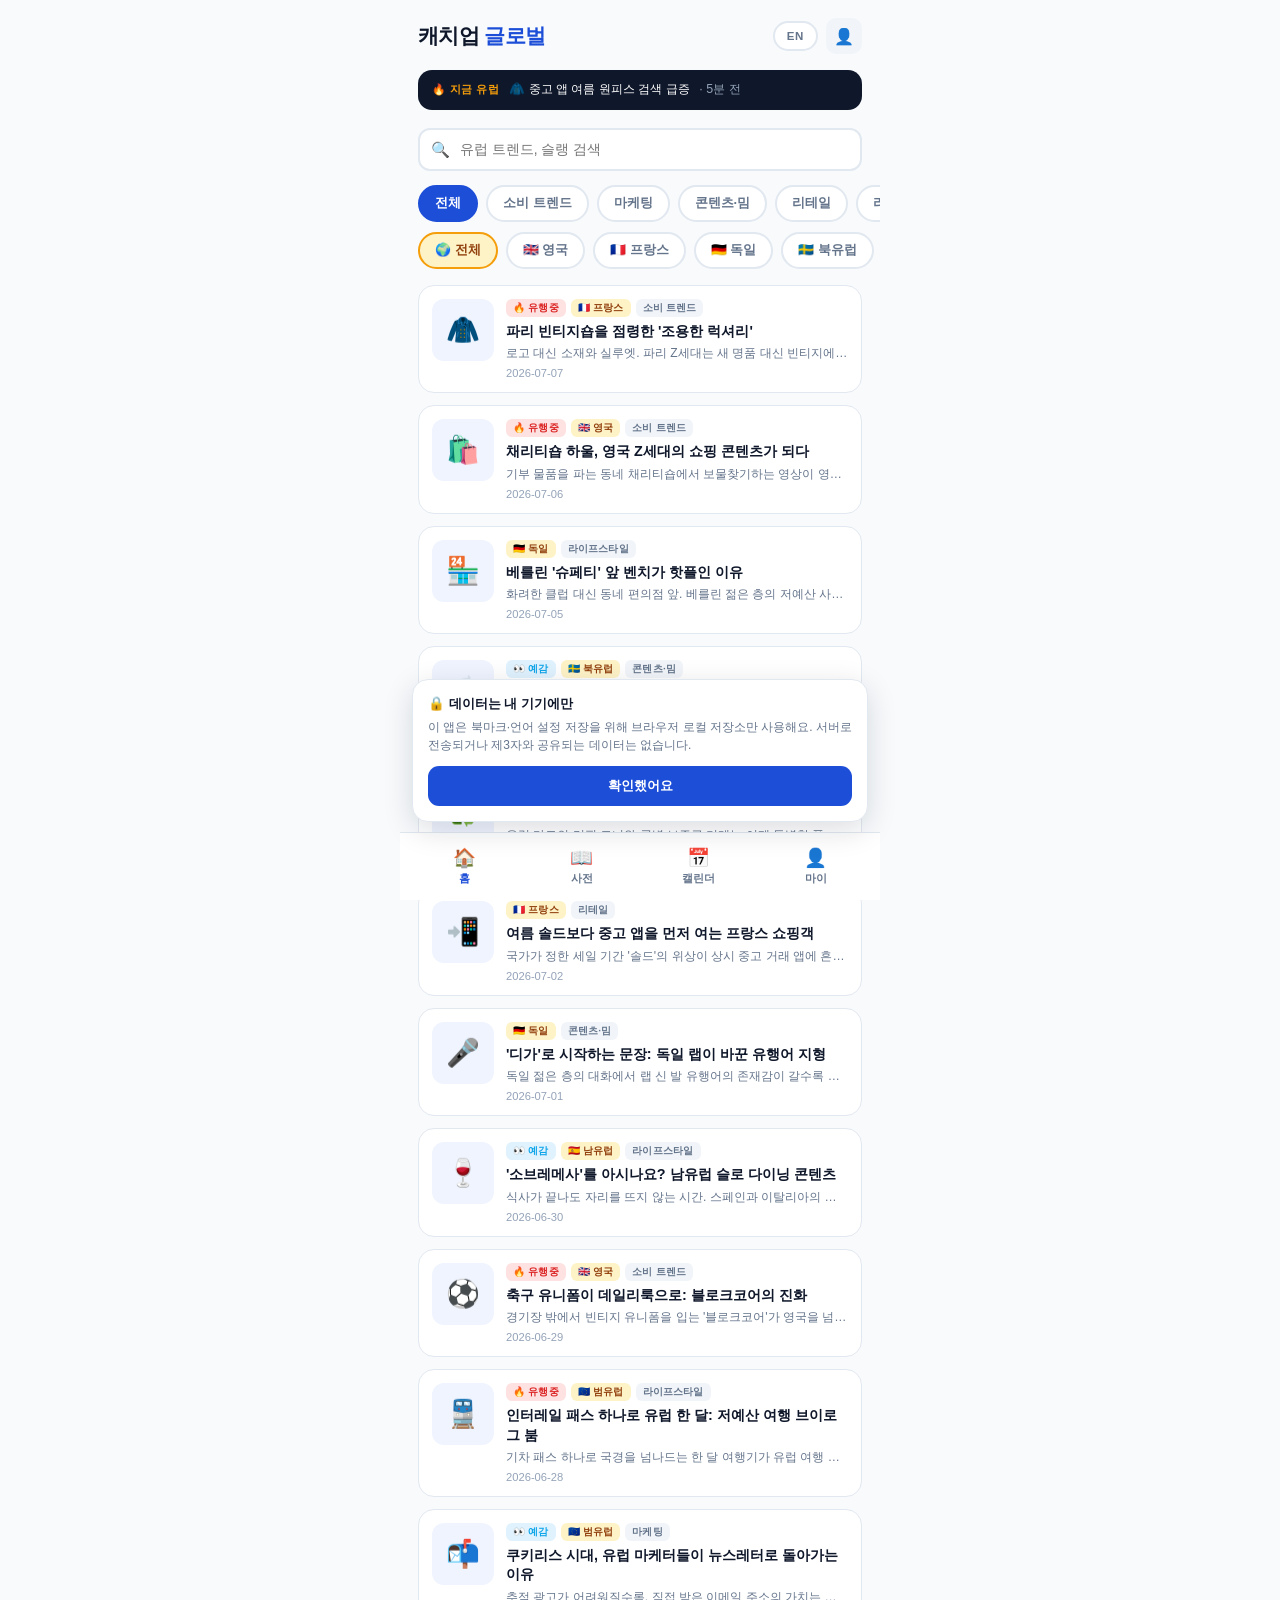
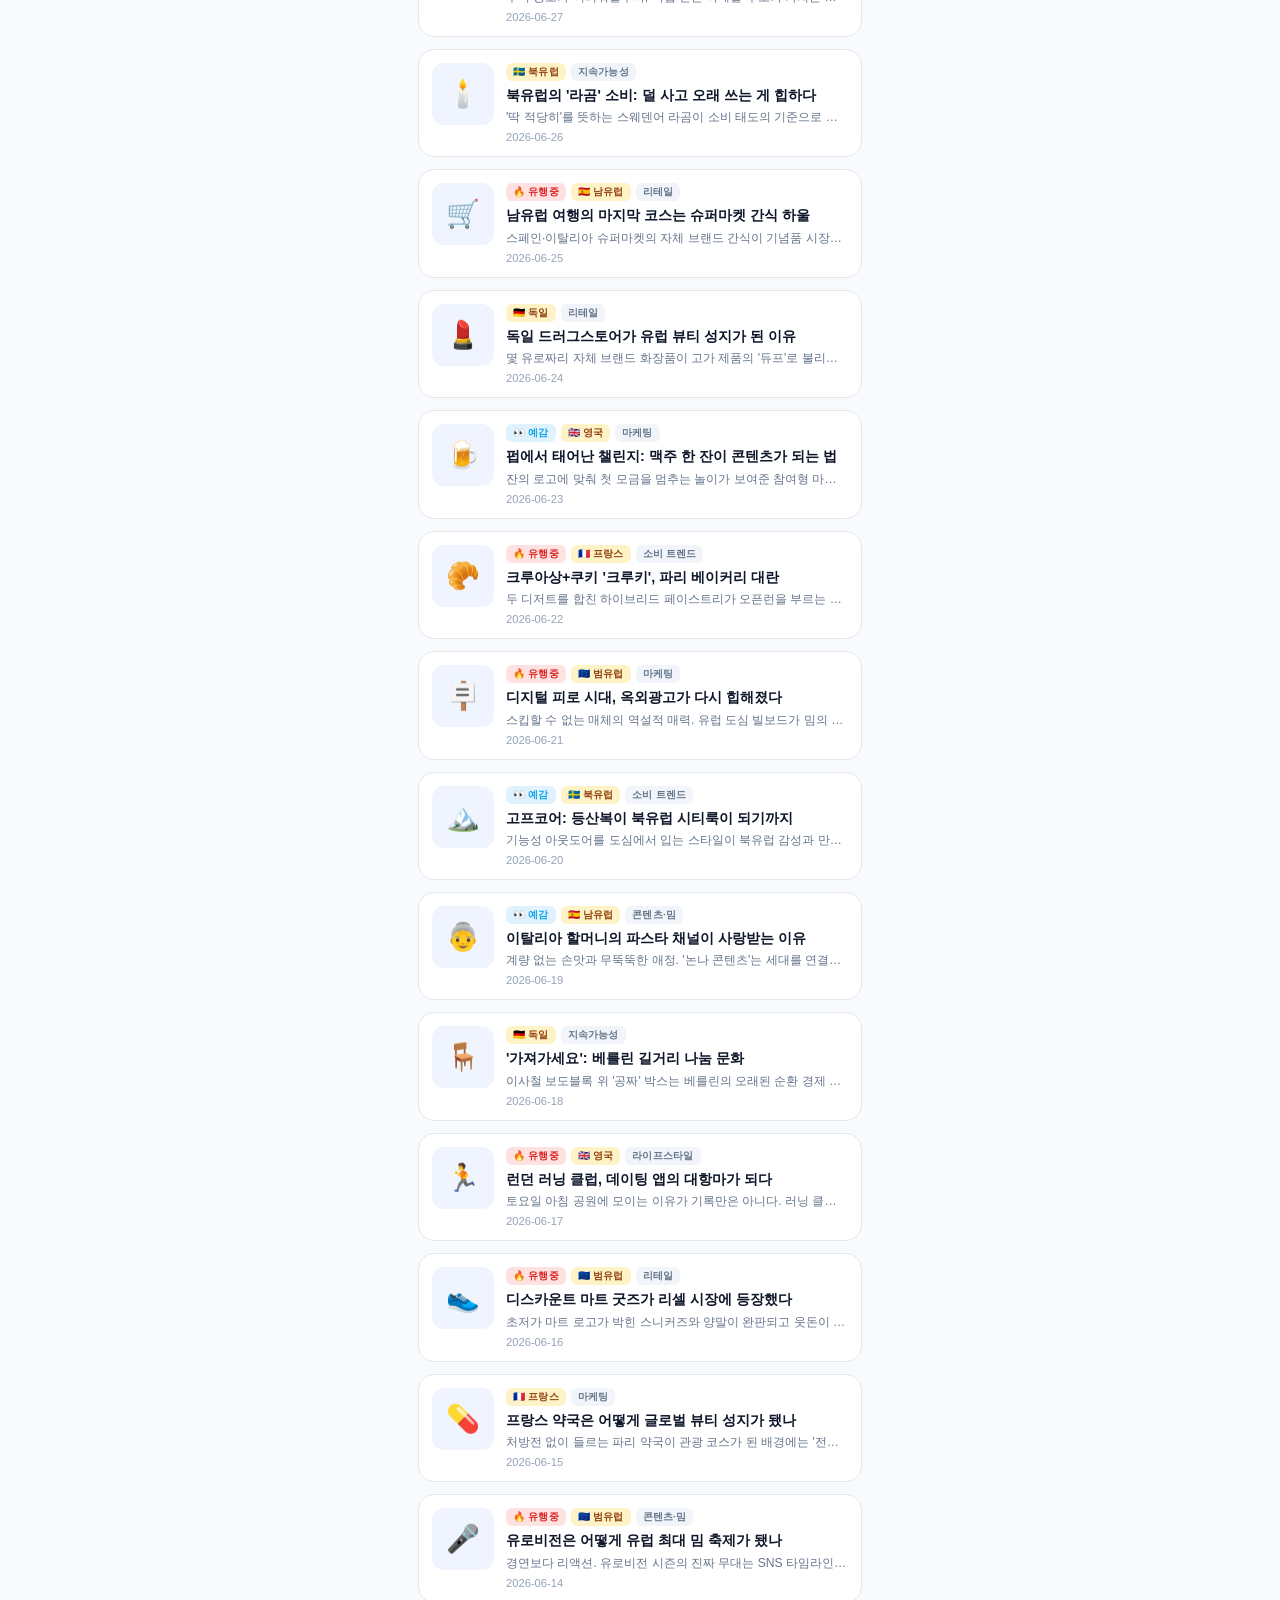
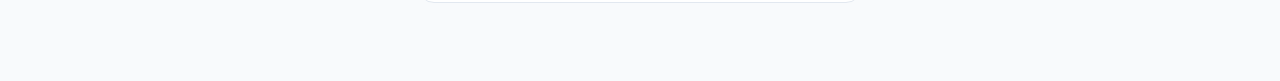
==== commit d19c9660: "Double the content library across every surface - Articles 12 -> 24: supermarket snack hauls, German" ====
--- a/index.html
+++ b/index.html
@@ -1,1141 +1,1073 @@
 <!DOCTYPE html>
 <html lang="ko">
 <head>
-  <meta charset="UTF-8"/>
-  <meta name="viewport" content="width=device-width,initial-scale=1.0"/>
-  <title>Skinly — 화장품 성분 분석</title>
-  <link rel="manifest" href="manifest.json"/>
-  <link rel="icon" href="data:image/svg+xml,<svg xmlns='http://www.w3.org/2000/svg' viewBox='0 0 192 192'><rect width='192' height='192' fill='%23E11D48' rx='40'/><circle cx='96' cy='80' r='34' fill='white' opacity='0.95'/><ellipse cx='96' cy='140' rx='50' ry='28' fill='white' opacity='0.95'/></svg>"/>
-  <meta name="theme-color" content="#E11D48"/>
-  <meta name="description" content="화해 스타일의 개인 맞춤 화장품 성분 분석 앱."/>
-  <meta name="apple-mobile-web-app-capable" content="yes"/>
-  <link rel="preconnect" href="https://fonts.googleapis.com"/>
-  <link href="https://fonts.googleapis.com/css2?family=Plus+Jakarta+Sans:wght@400;500;600;700;800&display=swap" rel="stylesheet"/>
-  <style>
-    :root {
-      --bg:#F7F7F5; --white:#fff; --black:#18181B;
-      --primary:#E11D48; --primary-dark:#BE123C; --primary-light:#FFF1F2;
-      --success:#059669; --success-bg:#ECFDF5;
-      --warning:#B45309; --warning-bg:#FFFBEB;
-      --danger:#DC2626; --danger-bg:#FEF2F2;
-      --info:#0369A1; --info-bg:#E0F2FE;
-      --gray:#71717A; --gray-light:#F4F4F5; --border:#E4E4E7;
-      --font:'Plus Jakarta Sans',-apple-system,BlinkMacSystemFont,sans-serif;
-    }
-    *,*::before,*::after{box-sizing:border-box;margin:0;padding:0;}
-    body{font-family:var(--font);background:var(--bg);color:var(--black);min-height:100dvh;-webkit-font-smoothing:antialiased;}
-    .view{display:none;flex-direction:column;min-height:100dvh;}
-    .view.active{display:flex;animation:fadeUp .2s ease;}
-    @keyframes fadeUp{from{opacity:0;transform:translateY(6px)}to{opacity:1;transform:translateY(0)}}
-
-    /* ── ONBOARDING ── */
-    #view-onboard{background:var(--white);}
-    .ob-progress{display:flex;gap:6px;padding:20px 24px 0;}
-    .ob-bar{height:4px;flex:1;border-radius:2px;background:var(--border);transition:background .3s;}
-    .ob-bar.done{background:var(--primary);}
-    .ob-content{flex:1;display:flex;flex-direction:column;padding:32px 24px 28px;}
-    .ob-tag{font-size:.7rem;font-weight:700;letter-spacing:.14em;text-transform:uppercase;color:var(--primary);margin-bottom:10px;}
-    .ob-title{font-size:1.65rem;font-weight:800;line-height:1.25;margin-bottom:8px;}
-    .ob-sub{font-size:.88rem;color:var(--gray);line-height:1.55;margin-bottom:28px;}
-    .skin-grid{display:grid;grid-template-columns:1fr 1fr;gap:10px;margin-bottom:auto;}
-    .skin-card{border:2px solid var(--border);border-radius:14px;padding:16px 14px;cursor:pointer;transition:all .15s;background:var(--white);text-align:left;-webkit-tap-highlight-color:transparent;}
-    .skin-card:last-child{grid-column:1/-1;}
-    .skin-card.sel{border-color:var(--primary);background:var(--primary-light);}
-    .sc-emoji{font-size:1.6rem;margin-bottom:8px;display:block;}
-    .sc-name{font-size:.9rem;font-weight:700;margin-bottom:3px;}
-    .sc-desc{font-size:.72rem;color:var(--gray);line-height:1.4;}
-    .concern-wrap{display:flex;flex-wrap:wrap;gap:8px;margin-bottom:auto;}
-    .concern-chip{display:flex;align-items:center;gap:6px;padding:10px 16px;border-radius:100px;border:2px solid var(--border);font-size:.82rem;font-weight:600;cursor:pointer;background:var(--white);transition:all .15s;font-family:var(--font);-webkit-tap-highlight-color:transparent;}
-    .concern-chip.sel{border-color:var(--primary);background:var(--primary-light);color:var(--primary);}
-    .ob-footer{padding-top:20px;display:flex;flex-direction:column;gap:8px;}
-
-    /* ── BUTTONS ── */
-    .btn{display:flex;align-items:center;justify-content:center;gap:8px;width:100%;padding:15px;border-radius:12px;border:none;font-family:var(--font);font-size:.9rem;font-weight:700;cursor:pointer;transition:all .15s;-webkit-tap-highlight-color:transparent;}
-    .btn-primary{background:var(--primary);color:var(--white);}
-    .btn-primary:active{background:var(--primary-dark);transform:scale(.99);}
-    .btn-primary:disabled{background:var(--border);color:var(--gray);cursor:not-allowed;transform:none;}
-    .btn-ghost{background:transparent;color:var(--gray);font-size:.82rem;}
-    .icon-btn{width:36px;height:36px;border-radius:50%;background:var(--gray-light);border:none;cursor:pointer;display:flex;align-items:center;justify-content:center;font-size:1.05rem;-webkit-tap-highlight-color:transparent;}
-
-    /* ── HOME ── */
-    #view-home{background:var(--white);}
-    .home-hd{padding:20px 20px 0;display:flex;align-items:center;justify-content:space-between;}
-    .home-logo{font-size:1.3rem;font-weight:800;letter-spacing:-.03em;}
-    .home-logo span{color:var(--primary);}
-    .home-hero{padding:24px 20px 18px;}
-    .home-eyebrow{font-size:.78rem;color:var(--gray);font-weight:500;margin-bottom:4px;}
-    .home-headline{font-size:1.45rem;font-weight:800;line-height:1.3;}
-    .profile-tag{display:inline-flex;align-items:center;gap:5px;margin-top:10px;padding:5px 12px;border-radius:100px;background:var(--primary-light);color:var(--primary);font-size:.72rem;font-weight:600;}
-    .search-area{padding:0 20px;display:flex;gap:10px;align-items:center;}
-    .search-wrap{flex:1;position:relative;}
-    .search-inp{width:100%;padding:13px 46px 13px 42px;border-radius:13px;border:2px solid var(--border);font-family:var(--font);font-size:.88rem;background:var(--bg);color:var(--black);outline:none;transition:all .2s;}
-    .search-inp:focus{border-color:var(--primary);background:var(--white);}
-    .search-inp::placeholder{color:#A1A1AA;}
-    .search-icon-l{position:absolute;left:13px;top:50%;transform:translateY(-50%);color:var(--gray);pointer-events:none;font-size:1rem;}
-    .search-go{position:absolute;right:7px;top:50%;transform:translateY(-50%);width:32px;height:32px;border-radius:9px;background:var(--primary);border:none;color:var(--white);font-size:.9rem;font-weight:700;cursor:pointer;display:flex;align-items:center;justify-content:center;font-family:var(--font);-webkit-tap-highlight-color:transparent;}
-    .scan-btn{width:46px;height:46px;border-radius:13px;background:var(--gray-light);border:2px solid var(--border);font-size:1.2rem;cursor:pointer;flex-shrink:0;display:flex;align-items:center;justify-content:center;-webkit-tap-highlight-color:transparent;}
-
-    /* home tabs */
-    .home-tabs{display:flex;gap:0;padding:16px 20px 0;border-bottom:1px solid var(--border);margin-top:16px;}
-    .h-tab{padding:8px 14px;border:none;background:transparent;font-family:var(--font);font-size:.8rem;font-weight:600;color:var(--gray);cursor:pointer;border-bottom:2.5px solid transparent;margin-bottom:-1px;transition:all .15s;-webkit-tap-highlight-color:transparent;}
-    .h-tab.active{color:var(--primary);border-bottom-color:var(--primary);}
-    .tab-pane{padding:14px 20px 8px;}
-    .tab-empty{font-size:.82rem;color:var(--gray);padding:8px 0;}
-
-    /* history / fav cards */
-    .hist-scroll{display:flex;gap:10px;overflow-x:auto;padding-bottom:4px;-webkit-overflow-scrolling:touch;scrollbar-width:none;}
-    .hist-scroll::-webkit-scrollbar{display:none;}
-    .hist-card{flex-shrink:0;width:96px;cursor:pointer;-webkit-tap-highlight-color:transparent;}
-    .hist-img{width:96px;height:96px;border-radius:12px;object-fit:cover;background:var(--gray-light);display:block;margin-bottom:5px;}
-    .hist-img-ph{width:96px;height:96px;border-radius:12px;background:var(--gray-light);display:flex;align-items:center;justify-content:center;font-size:2rem;margin-bottom:5px;}
-    .hist-name{font-size:.7rem;font-weight:600;line-height:1.3;overflow:hidden;display:-webkit-box;-webkit-line-clamp:2;-webkit-box-orient:vertical;margin-bottom:3px;}
-
-    /* sugg chips */
-    .sugg-label{font-size:.72rem;font-weight:700;letter-spacing:.08em;text-transform:uppercase;color:var(--gray);margin-bottom:10px;}
-    .sugg-chips{display:flex;flex-wrap:wrap;gap:7px;}
-    .sugg-chip{padding:8px 14px;border-radius:100px;background:var(--gray-light);font-size:.78rem;font-weight:600;cursor:pointer;border:none;font-family:var(--font);-webkit-tap-highlight-color:transparent;transition:all .15s;}
-    .sugg-chip:active{background:var(--primary-light);color:var(--primary);}
-
-    /* ── NAV BAR ── */
-    .nav-bar{background:var(--white);padding:14px 14px 12px;display:flex;align-items:center;gap:8px;border-bottom:1px solid var(--border);position:sticky;top:0;z-index:100;}
-    .back-btn{width:36px;height:36px;border-radius:10px;background:var(--gray-light);border:none;cursor:pointer;display:flex;align-items:center;justify-content:center;font-size:1rem;flex-shrink:0;-webkit-tap-highlight-color:transparent;}
-    .nav-inp{flex:1;padding:9px 12px;border-radius:10px;border:1.5px solid var(--border);font-family:var(--font);font-size:.88rem;background:var(--bg);outline:none;color:var(--black);}
-    .nav-inp:focus{border-color:var(--primary);background:var(--white);}
-    .nav-go{width:36px;height:36px;border-radius:10px;background:var(--primary);border:none;color:var(--white);font-size:.9rem;font-weight:700;cursor:pointer;flex-shrink:0;display:flex;align-items:center;justify-content:center;font-family:var(--font);-webkit-tap-highlight-color:transparent;}
-
-    /* ── RESULTS ── */
-    #view-results{background:var(--bg);}
-    .results-meta{padding:12px 16px 6px;font-size:.78rem;color:var(--gray);font-weight:500;}
-    .results-list{padding:4px 14px 28px;display:flex;flex-direction:column;gap:10px;}
-    .product-card{background:var(--white);border-radius:14px;padding:14px;display:flex;gap:12px;align-items:center;cursor:pointer;border:1.5px solid transparent;transition:border-color .15s;-webkit-tap-highlight-color:transparent;}
-    .product-card:active{border-color:var(--primary);}
-    .prod-img{width:64px;height:64px;border-radius:10px;object-fit:cover;background:var(--gray-light);flex-shrink:0;}
-    .prod-img-ph{width:64px;height:64px;border-radius:10px;background:var(--gray-light);display:flex;align-items:center;justify-content:center;font-size:1.7rem;flex-shrink:0;}
-    .prod-info{flex:1;min-width:0;}
-    .prod-brand{font-size:.68rem;font-weight:600;color:var(--gray);text-transform:uppercase;letter-spacing:.06em;margin-bottom:3px;}
-    .prod-name{font-size:.88rem;font-weight:700;line-height:1.3;margin-bottom:6px;}
-    .prod-chevron{color:var(--border);font-size:1.1rem;flex-shrink:0;}
-
-    /* grade badge */
-    .gbadge{display:inline-flex;align-items:center;gap:4px;padding:3px 9px;border-radius:100px;font-size:.7rem;font-weight:700;}
-    .g-A{background:var(--success-bg);color:var(--success);}
-    .g-B{background:var(--info-bg);color:var(--info);}
-    .g-C{background:var(--warning-bg);color:var(--warning);}
-    .g-D{background:var(--danger-bg);color:var(--danger);}
-    .g-x{background:var(--gray-light);color:var(--gray);}
-
-    /* state boxes */
-    .state-box{display:flex;flex-direction:column;align-items:center;justify-content:center;padding:52px 24px;text-align:center;gap:10px;}
-    .state-emoji{font-size:2.4rem;}
-    .state-title{font-size:1rem;font-weight:700;}
-    .state-sub{font-size:.82rem;color:var(--gray);line-height:1.5;}
-    .spinner{width:28px;height:28px;border:3px solid var(--border);border-top-color:var(--primary);border-radius:50%;animation:spin .7s linear infinite;}
-    @keyframes spin{to{transform:rotate(360deg)}}
-
-    /* ── PRODUCT DETAIL ── */
-    #view-product{background:var(--bg);}
-    .product-hero{background:var(--white);padding:20px;display:flex;gap:14px;align-items:flex-start;border-bottom:1px solid var(--border);}
-    .hero-img{width:80px;height:80px;border-radius:12px;object-fit:cover;background:var(--gray-light);flex-shrink:0;}
-    .hero-img-ph{width:80px;height:80px;border-radius:12px;background:var(--gray-light);display:flex;align-items:center;justify-content:center;font-size:2rem;flex-shrink:0;}
-    .hero-info{flex:1;}
-    .hero-brand{font-size:.7rem;font-weight:600;text-transform:uppercase;letter-spacing:.06em;color:var(--gray);margin-bottom:4px;}
-    .hero-name{font-size:1rem;font-weight:800;line-height:1.3;margin-bottom:10px;}
-    .section{background:var(--white);margin:10px 0;padding:16px 18px;}
-    .sec-title{font-size:.72rem;font-weight:700;text-transform:uppercase;letter-spacing:.09em;color:var(--gray);margin-bottom:12px;display:flex;align-items:center;gap:6px;}
-    .sec-count{background:var(--gray-light);color:var(--gray);font-size:.65rem;padding:2px 7px;border-radius:100px;font-weight:600;}
-    .score-row{display:flex;justify-content:space-between;font-size:.72rem;color:var(--gray);font-weight:500;margin-bottom:6px;}
-    .score-track{height:7px;border-radius:4px;background:var(--border);overflow:hidden;}
-    .score-fill{height:100%;border-radius:4px;transition:width .7s ease;}
-    .sf-hi{background:var(--success);} .sf-md{background:#F59E0B;} .sf-lo{background:var(--danger);}
-    .flag-item{display:flex;align-items:flex-start;gap:10px;padding:10px 0;border-top:1px solid var(--border);}
-    .flag-item:first-child{border-top:none;padding-top:0;}
-    .flag-ic{width:28px;height:28px;border-radius:8px;display:flex;align-items:center;justify-content:center;font-size:.82rem;flex-shrink:0;}
-    .fi-hi{background:var(--danger-bg);} .fi-md{background:var(--warning-bg);} .fi-lo{background:var(--gray-light);}
-    .flag-name{font-size:.85rem;font-weight:700;text-transform:capitalize;margin-bottom:2px;}
-    .flag-sub{font-size:.7rem;color:var(--gray);}
-    .benefit-chips{display:flex;flex-wrap:wrap;gap:6px;}
-    .benefit-chip{display:inline-flex;align-items:center;gap:4px;padding:6px 12px;border-radius:100px;background:var(--success-bg);color:var(--success);font-size:.76rem;font-weight:600;}
-    .buy-link{display:flex;align-items:center;gap:12px;padding:12px 0;border-top:1px solid var(--border);text-decoration:none;color:var(--black);-webkit-tap-highlight-color:transparent;}
-    .buy-link:first-child{border-top:none;padding-top:0;}
-    .buy-ic{width:36px;height:36px;border-radius:10px;background:var(--gray-light);display:flex;align-items:center;justify-content:center;font-size:1.1rem;flex-shrink:0;}
-    .buy-name{font-size:.88rem;font-weight:700;flex:1;}
-    .buy-arrow{color:var(--gray);font-size:.9rem;}
-    .ing-toggle{font-size:.8rem;font-weight:600;color:var(--primary);background:none;border:none;padding:0;cursor:pointer;font-family:var(--font);margin-bottom:8px;display:block;}
-    .ing-text{font-size:.76rem;color:var(--gray);line-height:1.75;display:none;}
-    .ing-text.open{display:block;}
-    .empty-note{font-size:.82rem;color:var(--gray);font-style:italic;}
-
-    /* ── SCAN ── */
-    #view-scan{background:#000;position:relative;overflow:hidden;min-height:100dvh;}
-    #scan-vid{position:absolute;top:0;left:0;width:100%;height:100%;object-fit:cover;}
-    .scan-back-btn{position:absolute;top:20px;left:16px;z-index:20;width:38px;height:38px;border-radius:50%;background:rgba(0,0,0,.45);border:1.5px solid rgba(255,255,255,.3);color:#fff;font-size:1rem;cursor:pointer;display:flex;align-items:center;justify-content:center;-webkit-tap-highlight-color:transparent;}
-    .scan-overlay{position:absolute;inset:0;z-index:10;display:flex;flex-direction:column;align-items:center;justify-content:center;padding-bottom:200px;pointer-events:none;}
-    .scan-finder{width:280px;height:165px;border-radius:14px;position:relative;box-shadow:0 0 0 4000px rgba(0,0,0,.55);overflow:hidden;}
-    .scan-corners{position:absolute;inset:0;}
-    .scan-corners::before,.scan-corners::after{content:'';position:absolute;width:26px;height:26px;border-color:var(--primary);border-style:solid;}
-    .scan-corners::before{top:-2px;left:-2px;border-width:4px 0 0 4px;border-radius:4px 0 0 0;}
-    .scan-corners::after{bottom:-2px;right:-2px;border-width:0 4px 4px 0;border-radius:0 0 4px 0;}
-    .scan-line{position:absolute;width:90%;left:5%;height:2px;background:linear-gradient(90deg,transparent,var(--primary),transparent);animation:scanLine 2s ease-in-out infinite;}
-    @keyframes scanLine{0%,100%{top:10%}50%{top:80%}}
-    .scan-hint{color:rgba(255,255,255,.85);font-size:.85rem;font-weight:500;margin-top:18px;text-align:center;}
-    .scan-controls{position:absolute;bottom:0;left:0;right:0;z-index:20;padding:20px 24px 44px;display:flex;flex-direction:column;gap:10px;background:linear-gradient(to top,rgba(0,0,0,.75) 0%,transparent 100%);}
-    .scan-manual-row{display:flex;gap:8px;}
-    .scan-inp{flex:1;padding:11px 14px;border-radius:10px;border:1.5px solid rgba(255,255,255,.25);background:rgba(255,255,255,.1);color:#fff;font-family:var(--font);font-size:.88rem;outline:none;}
-    .scan-inp::placeholder{color:rgba(255,255,255,.4);}
-    .scan-inp-go{width:42px;height:42px;border-radius:10px;background:var(--primary);border:none;color:#fff;font-size:1rem;cursor:pointer;display:flex;align-items:center;justify-content:center;flex-shrink:0;}
-    .scan-cancel-btn{padding:12px;border-radius:12px;background:rgba(255,255,255,.1);border:1.5px solid rgba(255,255,255,.2);color:#fff;font-family:var(--font);font-size:.88rem;font-weight:600;cursor:pointer;-webkit-tap-highlight-color:transparent;}
-    .scan-status{color:#fff;font-size:.8rem;text-align:center;font-weight:500;opacity:.8;}
-    #scan-unsupported{display:none;position:absolute;inset:0;z-index:30;background:var(--white);flex-direction:column;align-items:center;justify-content:center;padding:40px 24px;gap:12px;text-align:center;}
-
-    /* ── COMPARE ── */
-    #view-compare{background:var(--bg);}
-    .cmp-cards-row{display:flex;align-items:flex-start;padding:16px 14px;gap:8px;background:var(--white);border-bottom:1px solid var(--border);}
-    .cmp-pcard{flex:1;text-align:center;}
-    .cmp-pimg{width:72px;height:72px;border-radius:10px;object-fit:cover;background:var(--gray-light);display:block;margin:0 auto 6px;}
-    .cmp-pimg-ph{width:72px;height:72px;border-radius:10px;background:var(--gray-light);display:flex;align-items:center;justify-content:center;font-size:1.8rem;margin:0 auto 6px;}
-    .cmp-pname{font-size:.72rem;font-weight:700;line-height:1.3;margin-bottom:4px;}
-    .cmp-vs-col{font-size:.9rem;font-weight:900;color:var(--gray);padding-top:24px;flex-shrink:0;}
-    .cmp-empty-slot{flex:1;height:100px;border:2px dashed var(--border);border-radius:12px;display:flex;flex-direction:column;align-items:center;justify-content:center;cursor:pointer;gap:4px;-webkit-tap-highlight-color:transparent;}
-    .cmp-empty-slot span{font-size:.72rem;color:var(--gray);font-weight:600;}
-    .cmp-remove-btn{background:none;border:none;font-family:var(--font);font-size:.65rem;color:var(--gray);cursor:pointer;margin-top:5px;padding:2px 6px;border-radius:4px;}
-    .cmp-winner{background:var(--success-bg);color:var(--success);padding:10px 16px;font-size:.82rem;font-weight:700;}
-    .cmp-2col{display:grid;grid-template-columns:1fr 1fr;gap:12px;margin-top:6px;}
-    .cmp-col-head{font-size:.68rem;font-weight:700;text-transform:uppercase;letter-spacing:.06em;color:var(--gray);margin-bottom:6px;}
-    .cmp-row{font-size:.78rem;padding:2px 0;line-height:1.5;}
-    .cmp-bad{color:var(--danger);}
-    .cmp-good{color:var(--success);}
-    .cmp-shared{background:var(--gray-light);border-radius:8px;padding:8px 12px;font-size:.78rem;line-height:1.5;margin-bottom:8px;}
-    .cmp-shared strong{font-weight:700;color:var(--gray);}
-
-    /* Compare FAB */
-    .cmp-fab{position:fixed;bottom:24px;right:16px;z-index:500;display:none;}
-    .cmp-fab-btn{background:var(--black);color:#fff;border:none;border-radius:100px;padding:12px 18px;font-family:var(--font);font-size:.82rem;font-weight:700;cursor:pointer;box-shadow:0 4px 16px rgba(0,0,0,.25);display:flex;align-items:center;gap:7px;white-space:nowrap;-webkit-tap-highlight-color:transparent;}
-
-    /* ── MY REVIEW ── */
-    .star-row{display:flex;gap:2px;margin-bottom:10px;}
-    .star-btn{background:none;border:none;font-size:1.6rem;line-height:1;color:var(--border);cursor:pointer;padding:2px 4px;font-family:var(--font);transition:color .1s;-webkit-tap-highlight-color:transparent;}
-    .star-btn.on{color:#F59E0B;}
-    .rev-ta{width:100%;border:1.5px solid var(--border);border-radius:10px;padding:10px 12px;font-family:var(--font);font-size:.85rem;line-height:1.5;resize:vertical;outline:none;background:var(--bg);color:var(--black);margin-bottom:10px;}
-    .rev-ta:focus{border-color:var(--primary);background:var(--white);}
-    .rev-save-btn{padding:11px;font-size:.85rem;}
-
-    /* toast */
-    .toast{position:fixed;bottom:28px;left:50%;transform:translateX(-50%) translateY(16px);background:var(--black);color:#fff;padding:10px 20px;border-radius:100px;font-size:.8rem;font-weight:600;white-space:nowrap;opacity:0;pointer-events:none;transition:all .28s cubic-bezier(.34,1.56,.64,1);z-index:9999;}
-    .toast.show{opacity:1;transform:translateX(-50%) translateY(0);}
-  </style>
+<meta charset="UTF-8"/>
+<meta name="viewport" content="width=device-width,initial-scale=1.0,viewport-fit=cover"/>
+<title>캐치업 글로벌 — 유럽 트렌드 레이더</title>
+<link rel="manifest" href="manifest.json"/>
+<meta name="theme-color" content="#1D4ED8"/>
+<meta name="description" content="유럽 Z세대 트렌드를 한 곳에서 캐치업하는 글로벌 트렌드 앱. European Gen-Z trend radar."/>
+<meta name="apple-mobile-web-app-capable" content="yes"/>
+<link rel="icon" href="data:image/svg+xml,<svg xmlns='http://www.w3.org/2000/svg' viewBox='0 0 192 192'><rect width='192' height='192' fill='%231D4ED8' rx='40'/><circle cx='96' cy='96' r='52' fill='none' stroke='white' stroke-width='11' opacity='0.95'/><circle cx='96' cy='96' r='10' fill='white'/><path d='M96 96L138 62' stroke='white' stroke-width='11' stroke-linecap='round'/></svg>"/>
+<style>
+:root{
+  --bg:#F8FAFC; --white:#fff; --black:#0F172A;
+  --primary:#1D4ED8; --primary-dark:#1E40AF; --primary-light:#EFF4FF;
+  --accent:#F59E0B; --accent-bg:#FEF3C7;
+  --info:#0EA5E9; --info-bg:#E0F2FE;
+  --gray:#64748B; --gray-light:#F1F5F9; --border:#E2E8F0;
+  --font:-apple-system,BlinkMacSystemFont,'Apple SD Gothic Neo','Pretendard','Noto Sans KR','Segoe UI','Malgun Gothic',sans-serif;
+}
+*,*::before,*::after{box-sizing:border-box;margin:0;padding:0;}
+body{font-family:var(--font);background:var(--bg);color:var(--black);min-height:100dvh;-webkit-font-smoothing:antialiased;}
+button,input{font-family:var(--font);}
+.app{max-width:480px;margin:0 auto;min-height:100dvh;background:var(--bg);display:flex;flex-direction:column;position:relative;}
+.view{display:none;flex-direction:column;flex:1;padding-bottom:70px;}
+.view.active{display:flex;animation:fadeUp .18s ease;}
+@keyframes fadeUp{from{opacity:0;transform:translateY(6px)}to{opacity:1;transform:translateY(0)}}
+
+/* ── HEADER / NAV ── */
+.top-hd{padding:18px 18px 0;display:flex;align-items:center;justify-content:space-between;gap:8px;}
+.logo{font-size:1.3rem;font-weight:800;letter-spacing:-.03em;flex:1;}
+.logo span{color:var(--primary);}
+.lang-btn{padding:7px 12px;border-radius:100px;border:2px solid var(--border);background:var(--white);font-size:.72rem;font-weight:800;color:var(--gray);cursor:pointer;letter-spacing:.05em;-webkit-tap-highlight-color:transparent;}
+.nav-bar{background:var(--bg);padding:14px 16px 10px;display:flex;align-items:center;gap:10px;position:sticky;top:0;z-index:50;}
+.back-btn,.icon-btn{width:36px;height:36px;border-radius:10px;background:var(--gray-light);border:none;cursor:pointer;display:flex;align-items:center;justify-content:center;font-size:1rem;flex-shrink:0;-webkit-tap-highlight-color:transparent;}
+.icon-btn.on{background:var(--primary-light);color:var(--primary);}
+.nav-title{font-size:1rem;font-weight:700;flex:1;}
+.nav-spacer{flex:1;}
+
+/* ── TICKER ── */
+.ticker-wrap{margin:16px 18px 4px;background:var(--black);border-radius:14px;padding:11px 14px;display:flex;align-items:center;gap:10px;overflow:hidden;cursor:pointer;}
+.ticker-label{font-size:.68rem;font-weight:700;color:var(--accent);letter-spacing:.04em;flex-shrink:0;white-space:nowrap;}
+.ticker-track{flex:1;overflow:hidden;position:relative;height:18px;}
+.ticker-item{position:absolute;inset:0;color:#fff;font-size:.78rem;font-weight:500;white-space:nowrap;overflow:hidden;text-overflow:ellipsis;opacity:0;transition:opacity .4s ease;}
+.ticker-item.show{opacity:1;}
+.ticker-time{color:#94A3B8;margin-left:6px;}
+
+/* ── SEARCH ── */
+.search-area{padding:14px 18px 0;display:flex;gap:8px;}
+.search-wrap{flex:1;position:relative;}
+.search-inp{width:100%;padding:12px 14px 12px 40px;border-radius:12px;border:2px solid var(--border);font-size:.86rem;background:var(--white);color:var(--black);outline:none;transition:border-color .2s;}
+.search-inp:focus{border-color:var(--primary);}
+.search-icon-l{position:absolute;left:13px;top:50%;transform:translateY(-50%);color:var(--gray);pointer-events:none;font-size:.95rem;}
+
+/* ── CHIP ROWS ── */
+.cat-scroll{display:flex;gap:8px;padding:14px 18px 2px;overflow-x:auto;scrollbar-width:none;-webkit-overflow-scrolling:touch;}
+.cat-scroll::-webkit-scrollbar{display:none;}
+.cat-chip{flex-shrink:0;padding:8px 15px;border-radius:100px;border:2px solid var(--border);background:var(--white);font-size:.8rem;font-weight:600;color:var(--gray);cursor:pointer;white-space:nowrap;-webkit-tap-highlight-color:transparent;transition:all .15s;}
+.cat-chip.sel{border-color:var(--primary);background:var(--primary);color:#fff;}
+.region-scroll{padding-top:8px;}
+.region-scroll .cat-chip.sel{border-color:var(--accent);background:var(--accent-bg);color:#92400E;}
+
+/* ── ARTICLE LIST ── */
+.list-wrap{padding:14px 18px 8px;display:flex;flex-direction:column;gap:12px;}
+.art-card{display:flex;gap:12px;background:var(--white);border:1px solid var(--border);border-radius:16px;padding:13px;cursor:pointer;-webkit-tap-highlight-color:transparent;transition:transform .1s;}
+.art-card:active{transform:scale(.98);}
+.art-thumb{width:62px;height:62px;border-radius:12px;background:var(--primary-light);display:flex;align-items:center;justify-content:center;font-size:1.7rem;flex-shrink:0;}
+.art-body{flex:1;min-width:0;}
+.art-badges{display:flex;gap:5px;margin-bottom:5px;flex-wrap:wrap;}
+.badge{font-size:.62rem;font-weight:700;padding:2px 7px;border-radius:6px;letter-spacing:.02em;}
+.badge-hot{background:#FEE2E2;color:#DC2626;}
+.badge-rising{background:var(--info-bg);color:var(--info);}
+.badge-cat{background:var(--gray-light);color:var(--gray);}
+.badge-region{background:var(--accent-bg);color:#92400E;}
+.art-title{font-size:.9rem;font-weight:700;line-height:1.35;margin-bottom:4px;overflow:hidden;display:-webkit-box;-webkit-line-clamp:2;-webkit-box-orient:vertical;}
+.art-summary{font-size:.76rem;color:var(--gray);line-height:1.4;overflow:hidden;display:-webkit-box;-webkit-line-clamp:1;-webkit-box-orient:vertical;margin-bottom:5px;}
+.art-meta{font-size:.7rem;color:#94A3B8;}
+.empty-state{padding:40px 20px;text-align:center;color:var(--gray);font-size:.85rem;line-height:1.6;}
+
+/* ── ARTICLE DETAIL ── */
+.art-detail{padding:6px 20px 24px;}
+.detail-cat{display:inline-block;font-size:.72rem;font-weight:700;color:var(--primary);background:var(--primary-light);padding:4px 10px;border-radius:8px;margin-bottom:12px;margin-right:6px;}
+.detail-region{display:inline-block;font-size:.72rem;font-weight:700;color:#92400E;background:var(--accent-bg);padding:4px 10px;border-radius:8px;margin-bottom:12px;margin-right:6px;}
+.detail-title{font-size:1.35rem;font-weight:800;line-height:1.35;margin-bottom:8px;}
+.detail-meta{font-size:.76rem;color:var(--gray);margin-bottom:18px;}
+.detail-thumb{width:100%;height:160px;border-radius:16px;background:var(--primary-light);display:flex;align-items:center;justify-content:center;font-size:3.4rem;margin-bottom:18px;}
+.detail-body p{font-size:.9rem;line-height:1.75;color:#1E293B;margin-bottom:14px;}
+.tag-row{display:flex;flex-wrap:wrap;gap:7px;margin-top:8px;margin-bottom:22px;}
+.tag-chip{font-size:.74rem;color:var(--primary);background:var(--primary-light);padding:5px 11px;border-radius:100px;font-weight:600;}
+.section-label{font-size:.78rem;font-weight:700;color:var(--gray);margin:0 20px 10px;letter-spacing:.02em;}
+
+/* ── DICTIONARY ── */
+.dict-list{padding:6px 18px 8px;display:flex;flex-direction:column;gap:10px;}
+.dict-card{background:var(--white);border:1px solid var(--border);border-radius:14px;padding:14px;cursor:pointer;-webkit-tap-highlight-color:transparent;}
+.dict-term-row{display:flex;align-items:center;gap:8px;}
+.dict-term{font-size:1rem;font-weight:800;color:var(--primary);}
+.dict-tag{font-size:.65rem;font-weight:700;color:var(--gray);background:var(--gray-light);padding:2px 8px;border-radius:6px;}
+.dict-meaning{font-size:.8rem;color:#334155;margin-top:5px;line-height:1.5;overflow:hidden;display:-webkit-box;-webkit-line-clamp:2;-webkit-box-orient:vertical;}
+.dict-detail{margin-top:10px;padding-top:10px;border-top:1px solid var(--border);display:none;}
+.dict-card.open .dict-detail{display:block;}
+.dict-detail-row{font-size:.78rem;margin-bottom:8px;line-height:1.55;}
+.dict-detail-label{font-weight:700;color:var(--gray);margin-right:4px;}
+.dict-save-btn{margin-top:6px;font-size:.75rem;font-weight:700;color:var(--primary);background:var(--primary-light);border:none;padding:7px 12px;border-radius:9px;cursor:pointer;}
+.dict-save-btn.on{background:var(--primary);color:#fff;}
+
+/* ── CALENDAR ── */
+.cal-nav{display:flex;align-items:center;justify-content:space-between;padding:8px 18px 4px;}
+.cal-nav-btn{width:34px;height:34px;border-radius:9px;background:var(--gray-light);border:none;font-size:1rem;cursor:pointer;}
+.cal-month-label{font-size:1.02rem;font-weight:800;}
+.cal-grid{display:grid;grid-template-columns:repeat(7,1fr);gap:4px;padding:12px 18px;}
+.cal-dow{font-size:.68rem;color:var(--gray);text-align:center;font-weight:700;padding-bottom:4px;}
+.cal-cell{aspect-ratio:1;display:flex;flex-direction:column;align-items:center;justify-content:center;border-radius:10px;font-size:.78rem;font-weight:600;cursor:default;position:relative;}
+.cal-cell.has-day{cursor:pointer;}
+.cal-cell.today{background:var(--primary);color:#fff;}
+.cal-cell.sel:not(.today){background:var(--primary-light);color:var(--primary);}
+.cal-dot{width:5px;height:5px;border-radius:50%;background:var(--accent);position:absolute;bottom:6px;}
+.cal-cell.today .cal-dot{background:#fff;}
+.cal-events{padding:6px 18px 8px;display:flex;flex-direction:column;gap:10px;}
+.cal-event-card{display:flex;gap:12px;background:var(--white);border:1px solid var(--border);border-radius:13px;padding:12px;}
+.cal-event-date{flex-shrink:0;width:44px;text-align:center;}
+.cal-event-date .d{font-size:1.1rem;font-weight:800;color:var(--primary);line-height:1;}
+.cal-event-date .m{font-size:.65rem;color:var(--gray);font-weight:600;}
+.cal-event-body .t{font-size:.85rem;font-weight:700;margin-bottom:3px;}
+.cal-event-body .desc{font-size:.76rem;color:var(--gray);line-height:1.4;}
+
+/* ── MY PAGE ── */
+.my-hd{padding:24px 20px 6px;}
+.my-title{font-size:1.3rem;font-weight:800;margin-bottom:4px;}
+.my-sub{font-size:.8rem;color:var(--gray);}
+.my-tabs{display:flex;gap:0;padding:16px 18px 0;border-bottom:1px solid var(--border);margin-top:10px;}
+.my-tab{padding:8px 4px;margin-right:20px;border:none;background:transparent;font-size:.84rem;font-weight:700;color:var(--gray);cursor:pointer;border-bottom:2.5px solid transparent;margin-bottom:-1px;}
+.my-tab.active{color:var(--primary);border-bottom-color:var(--primary);}
+.nl-card{margin:16px 18px;background:linear-gradient(135deg,var(--primary),#60A5FA);border-radius:16px;padding:18px;color:#fff;}
+.nl-title{font-size:.96rem;font-weight:800;margin-bottom:4px;}
+.nl-sub{font-size:.76rem;opacity:.9;margin-bottom:12px;line-height:1.4;}
+.nl-row{display:flex;gap:8px;}
+.nl-inp{flex:1;min-width:0;padding:10px 12px;border-radius:10px;border:none;font-size:.8rem;outline:none;}
+.nl-btn{padding:10px 16px;border-radius:10px;border:none;background:#fff;color:var(--primary);font-weight:800;font-size:.8rem;cursor:pointer;flex-shrink:0;}
+.nl-consent{display:flex;align-items:flex-start;gap:8px;margin-top:10px;font-size:.7rem;line-height:1.45;opacity:.92;cursor:pointer;}
+.nl-consent input{margin-top:2px;accent-color:#fff;}
+.nl-status{margin-top:10px;font-size:.78rem;font-weight:700;background:rgba(255,255,255,.18);padding:8px 10px;border-radius:9px;}
+.nl-unsub{display:none;margin-top:8px;background:transparent;border:none;color:rgba(255,255,255,.75);font-size:.72rem;font-weight:600;cursor:pointer;text-decoration:underline;}
+
+/* ── BOARD ── */
+.board-list{padding:8px 18px;display:flex;flex-direction:column;gap:9px;}
+.board-card{display:flex;align-items:center;gap:12px;background:var(--black);border-radius:13px;padding:13px 15px;color:#fff;cursor:pointer;-webkit-tap-highlight-color:transparent;}
+.board-rank{font-size:.82rem;font-weight:800;color:var(--accent);width:20px;flex-shrink:0;}
+.board-body{flex:1;min-width:0;}
+.board-text{font-size:.84rem;font-weight:600;line-height:1.4;}
+.board-time{font-size:.7rem;color:#94A3B8;margin-top:2px;}
+.board-arrow{color:#64748B;font-size:.85rem;flex-shrink:0;}
+.board-hint{padding:4px 20px 0;font-size:.74rem;color:var(--gray);}
+
+/* ── BOTTOM NAV ── */
+.bottom-nav{position:fixed;bottom:0;left:0;right:0;max-width:480px;margin:0 auto;background:var(--white);border-top:1px solid var(--border);display:flex;padding:8px 6px calc(8px + env(safe-area-inset-bottom));z-index:200;}
+.bn-btn{flex:1;display:flex;flex-direction:column;align-items:center;gap:3px;background:transparent;border:none;padding:6px 0;cursor:pointer;color:var(--gray);font-size:.66rem;font-weight:600;-webkit-tap-highlight-color:transparent;}
+.bn-btn .ic{font-size:1.15rem;}
+.bn-btn.active{color:var(--primary);}
+
+/* ── CONSENT BANNER ── */
+.consent-banner{position:fixed;bottom:78px;left:12px;right:12px;max-width:456px;margin:0 auto;background:var(--white);border:1px solid var(--border);border-radius:16px;padding:15px;box-shadow:0 8px 30px rgba(15,23,42,.14);z-index:400;display:none;}
+.consent-banner.show{display:block;animation:fadeUp .25s ease;}
+.cb-title{font-size:.84rem;font-weight:800;margin-bottom:5px;}
+.cb-text{font-size:.75rem;color:var(--gray);line-height:1.55;margin-bottom:11px;}
+.cb-btn{width:100%;padding:11px;border-radius:11px;border:none;background:var(--primary);color:#fff;font-size:.82rem;font-weight:800;cursor:pointer;}
+
+/* ── TOAST ── */
+.toast{position:fixed;bottom:82px;left:50%;transform:translateX(-50%) translateY(10px);background:var(--black);color:#fff;padding:10px 18px;border-radius:100px;font-size:.8rem;font-weight:600;opacity:0;pointer-events:none;transition:all .25s ease;z-index:500;white-space:nowrap;}
+.toast.show{opacity:1;transform:translateX(-50%) translateY(0);}
+</style>
 </head>
 <body>
-
-<!-- ══ ONBOARDING ══ -->
-<div id="view-onboard" class="view active">
-  <div class="ob-progress">
-    <div class="ob-bar" id="ob-p1"></div>
-    <div class="ob-bar" id="ob-p2"></div>
+<div class="app" id="app">
+
+  <!-- HOME -->
+  <div class="view active" id="view-home">
+    <div class="top-hd">
+      <div class="logo" data-i18n-html="logo"></div>
+      <button class="lang-btn" id="lang-btn" aria-label="language" onclick="toggleLang()"></button>
+      <button class="icon-btn" aria-label="my page" onclick="go('my')">👤</button>
+    </div>
+    <div class="ticker-wrap" role="button" aria-label="micro trend board" onclick="go('board')">
+      <div class="ticker-label" data-i18n="tickerLabel"></div>
+      <div class="ticker-track" id="ticker-track"></div>
+    </div>
+    <div class="search-area">
+      <div class="search-wrap">
+        <span class="search-icon-l">🔍</span>
+        <input class="search-inp" id="search-inp" data-i18n-ph="searchPh" onkeydown="if(event.key==='Enter')doSearch()"/>
+      </div>
+    </div>
+    <div class="cat-scroll" id="cat-scroll"></div>
+    <div class="cat-scroll region-scroll" id="region-scroll"></div>
+    <div class="list-wrap" id="home-list"></div>
   </div>
-  <div class="ob-content" id="ob-s1">
-    <div class="ob-tag">1 / 2 단계</div>
-    <h1 class="ob-title">피부 타입을 알려주세요</h1>
-    <p class="ob-sub">피부에 해로운 성분은 경고하고, 도움이 되는 성분은 강조해 드려요.</p>
-    <div class="skin-grid">
-      <div class="skin-card" data-t="oily"><span class="sc-emoji">✨</span><div class="sc-name">지성</div><div class="sc-desc">번들거림, 넓은 모공, 트러블</div></div>
-      <div class="skin-card" data-t="dry"><span class="sc-emoji">🌵</span><div class="sc-name">건성</div><div class="sc-desc">당김, 각질, 거친 결</div></div>
-      <div class="skin-card" data-t="combination"><span class="sc-emoji">☯️</span><div class="sc-name">복합성</div><div class="sc-desc">T존은 지성, 볼은 건조</div></div>
-      <div class="skin-card" data-t="sensitive"><span class="sc-emoji">🌸</span><div class="sc-name">민감성</div><div class="sc-desc">자극에 쉽게 반응, 예민함</div></div>
-      <div class="skin-card" data-t="normal"><span class="sc-emoji">🍃</span><div class="sc-name">중성</div><div class="sc-desc">균형 잡힌 편안한 피부</div></div>
-    </div>
-    <div class="ob-footer">
-      <button class="btn btn-primary" id="ob-next" disabled>다음 →</button>
-    </div>
+
+  <!-- SEARCH RESULTS -->
+  <div class="view" id="view-search">
+    <div class="nav-bar">
+      <button class="back-btn" aria-label="back" onclick="go('home')">←</button>
+      <div class="search-wrap">
+        <span class="search-icon-l">🔍</span>
+        <input class="search-inp" id="search-inp2" data-i18n-ph="searchPh" onkeydown="if(event.key==='Enter')doSearch()"/>
+      </div>
+    </div>
+    <div class="section-label" id="search-summary"></div>
+    <div class="list-wrap" id="search-art-list"></div>
+    <div class="section-label" id="search-dict-label" style="display:none;" data-i18n="dictTitle"></div>
+    <div class="dict-list" id="search-dict-list"></div>
   </div>
-  <div class="ob-content" id="ob-s2" style="display:none;">
-    <div class="ob-tag">2 / 2 단계</div>
-    <h1 class="ob-title">피부 고민이 있나요?</h1>
-    <p class="ob-sub">해당하는 항목을 모두 선택하세요.</p>
-    <div class="concern-wrap">
-      <button class="concern-chip" data-c="acne">🔴 여드름 · 트러블</button>
-      <button class="concern-chip" data-c="dry">💧 건조함</button>
-      <button class="concern-chip" data-c="aging">🕐 주름 · 노화</button>
-      <button class="concern-chip" data-c="hyperpigmentation">🌑 색소침착 · 잡티</button>
-      <button class="concern-chip" data-c="redness">😊 홍조 · 붉은기</button>
-      <button class="concern-chip" data-c="none">✨ 없어요</button>
-    </div>
-    <div class="ob-footer">
-      <button class="btn btn-primary" id="ob-finish">시작하기 ✓</button>
-      <button class="btn btn-ghost" id="ob-back">← 이전</button>
-    </div>
+
+  <!-- ARTICLE DETAIL -->
+  <div class="view" id="view-article">
+    <div class="nav-bar">
+      <button class="back-btn" aria-label="back" onclick="goBack()">←</button>
+      <div class="nav-spacer"></div>
+      <button class="icon-btn" id="bookmark-btn" aria-label="bookmark" onclick="toggleBookmark()">🔖</button>
+    </div>
+    <div class="art-detail" id="article-content"></div>
+    <div class="section-label" data-i18n="relatedLabel"></div>
+    <div class="list-wrap" id="related-list"></div>
   </div>
+
+  <!-- DICTIONARY -->
+  <div class="view" id="view-dictionary">
+    <div class="nav-bar">
+      <div class="nav-title" data-i18n="dictTitle"></div>
+    </div>
+    <div class="search-area" style="padding-bottom:0;">
+      <div class="search-wrap">
+        <span class="search-icon-l">🔍</span>
+        <input class="search-inp" id="dict-search-inp" data-i18n-ph="dictSearchPh" oninput="renderDictionary()"/>
+      </div>
+    </div>
+    <div class="cat-scroll" id="dict-cat-scroll"></div>
+    <div class="dict-list" id="dict-list"></div>
+  </div>
+
+  <!-- CALENDAR -->
+  <div class="view" id="view-calendar">
+    <div class="nav-bar">
+      <div class="nav-title" data-i18n="calTitle"></div>
+    </div>
+    <div class="cal-nav">
+      <button class="cal-nav-btn" aria-label="previous month" onclick="shiftMonth(-1)">‹</button>
+      <div class="cal-month-label" id="cal-month-label"></div>
+      <button class="cal-nav-btn" aria-label="next month" onclick="shiftMonth(1)">›</button>
+    </div>
+    <div class="cal-grid" id="cal-grid"></div>
+    <div class="section-label" data-i18n="upcoming"></div>
+    <div class="cal-events" id="cal-events"></div>
+  </div>
+
+  <!-- MICRO TREND BOARD -->
+  <div class="view" id="view-board">
+    <div class="nav-bar">
+      <button class="back-btn" aria-label="back" onclick="go('home')">←</button>
+      <div class="nav-title" data-i18n="boardTitle"></div>
+    </div>
+    <div class="board-hint" data-i18n="boardHint"></div>
+    <div class="board-list" id="board-list"></div>
+  </div>
+
+  <!-- MY PAGE -->
+  <div class="view" id="view-my">
+    <div class="my-hd">
+      <div class="my-title" data-i18n="myTitle"></div>
+      <div class="my-sub" id="my-sub-stat"></div>
+    </div>
+    <div class="nl-card">
+      <div class="nl-title" data-i18n="nlTitle"></div>
+      <div class="nl-sub" data-i18n="nlSub"></div>
+      <div id="nl-form">
+        <div class="nl-row">
+          <input class="nl-inp" id="nl-email" type="email" data-i18n-ph="nlPh"/>
+          <button class="nl-btn" onclick="subscribeNewsletter()" data-i18n="nlBtn"></button>
+        </div>
+        <label class="nl-consent"><input type="checkbox" id="nl-consent-chk"/><span data-i18n="nlConsent"></span></label>
+      </div>
+      <div class="nl-status" id="nl-status" style="display:none;"></div>
+      <button class="nl-unsub" id="nl-unsub" onclick="unsubscribeNewsletter()" data-i18n="nlUnsub"></button>
+    </div>
+    <div class="my-tabs">
+      <button class="my-tab active" data-tab="bookmarks" onclick="switchMyTab('bookmarks')" data-i18n="tabBookmarks"></button>
+      <button class="my-tab" data-tab="terms" onclick="switchMyTab('terms')" data-i18n="tabTerms"></button>
+      <button class="my-tab" data-tab="history" onclick="switchMyTab('history')" data-i18n="tabHistory"></button>
+    </div>
+    <div class="list-wrap" id="my-bookmarks-list"></div>
+    <div class="dict-list" id="my-terms-list" style="display:none;padding:14px 18px 8px;"></div>
+    <div class="list-wrap" id="my-history-list" style="display:none;"></div>
+  </div>
+
+  <div class="bottom-nav">
+    <button class="bn-btn active" data-view="home" onclick="go('home')"><span class="ic">🏠</span><span data-i18n="navHome"></span></button>
+    <button class="bn-btn" data-view="dictionary" onclick="go('dictionary')"><span class="ic">📖</span><span data-i18n="navDict"></span></button>
+    <button class="bn-btn" data-view="calendar" onclick="go('calendar')"><span class="ic">📅</span><span data-i18n="navCal"></span></button>
+    <button class="bn-btn" data-view="my" onclick="go('my')"><span class="ic">👤</span><span data-i18n="navMy"></span></button>
+  </div>
+
+  <div class="consent-banner" id="consent-banner">
+    <div class="cb-title" data-i18n="cbTitle"></div>
+    <div class="cb-text" data-i18n="cbText"></div>
+    <button class="cb-btn" id="consent-accept" onclick="acceptConsent()" data-i18n="cbBtn"></button>
+  </div>
+
+  <div class="toast" id="toast"></div>
 </div>
 
-<!-- ══ HOME ══ -->
-<div id="view-home" class="view">
-  <div class="home-hd">
-    <div class="home-logo">skin<span>ly</span></div>
-    <button class="icon-btn" id="profile-btn">👤</button>
-  </div>
-  <div class="home-hero">
-    <div class="home-eyebrow">내 피부 맞춤 분석</div>
-    <h1 class="home-headline">내 피부에 맞는<br/>화장품을 찾아보세요</h1>
-    <div class="profile-tag" id="profile-tag">불러오는 중...</div>
-  </div>
-  <div class="search-area">
-    <div class="search-wrap">
-      <span class="search-icon-l">🔍</span>
-      <input class="search-inp" id="home-inp" type="text" placeholder="제품명 또는 브랜드 검색..." autocomplete="off" autocorrect="off" spellcheck="false"/>
-      <button class="search-go" id="home-go">→</button>
-    </div>
-    <button class="scan-btn" id="scan-open" title="바코드 스캔">📷</button>
-  </div>
-  <div class="home-tabs">
-    <button class="h-tab active" data-t="recent">🕐 최근 본</button>
-    <button class="h-tab" data-t="saved">❤️ 찜</button>
-    <button class="h-tab" data-t="search">🧭 둘러보기</button>
-  </div>
-  <div id="tab-recent" class="tab-pane"></div>
-  <div id="tab-saved" class="tab-pane" style="display:none;"></div>
-  <div id="tab-search" class="tab-pane" style="display:none;">
-    <div class="sugg-label" style="margin-bottom:10px;">카테고리로 둘러보기</div>
-    <div class="sugg-chips" style="margin-bottom:18px;">
-      <button class="sugg-chip" data-q="토너">토너</button>
-      <button class="sugg-chip" data-q="세럼 앰플 에센스">세럼·앰플</button>
-      <button class="sugg-chip" data-q="크림">크림</button>
-      <button class="sugg-chip" data-q="선크림">선크림</button>
-      <button class="sugg-chip" data-q="클렌징">클렌징</button>
-      <button class="sugg-chip" data-q="마스크팩 패드">마스크팩</button>
-      <button class="sugg-chip" data-q="아이크림 아이패치">아이케어</button>
-      <button class="sugg-chip" data-q="바디로션 바디워시 바디">바디</button>
-      <button class="sugg-chip" data-q="샴푸 헤어 트리트먼트">헤어</button>
-      <button class="sugg-chip" data-q="미스트">미스트</button>
-    </div>
-    <div class="sugg-label" style="margin-bottom:10px;">인기 브랜드</div>
-    <div class="sugg-chips">
-      <button class="sugg-chip" data-q="코스알엑스">코스알엑스</button>
-      <button class="sugg-chip" data-q="조선미녀">조선미녀</button>
-      <button class="sugg-chip" data-q="라운드랩">라운드랩</button>
-      <button class="sugg-chip" data-q="아누아">아누아</button>
-      <button class="sugg-chip" data-q="토리든">토리든</button>
-      <button class="sugg-chip" data-q="스킨1004">스킨1004</button>
-      <button class="sugg-chip" data-q="넘버즈인">넘버즈인</button>
-      <button class="sugg-chip" data-q="이니스프리">이니스프리</button>
-      <button class="sugg-chip" data-q="라네즈">라네즈</button>
-      <button class="sugg-chip" data-q="세라비">세라비</button>
-      <button class="sugg-chip" data-q="디오디너리">디오디너리</button>
-      <button class="sugg-chip" data-q="라로슈포제">라로슈포제</button>
-    </div>
-  </div>
-</div>
-
-<!-- ══ RESULTS ══ -->
-<div id="view-results" class="view">
-  <div class="nav-bar">
-    <button class="back-btn" id="res-back">←</button>
-    <input class="nav-inp" id="res-inp" type="text" placeholder="검색..." autocomplete="off"/>
-    <button class="nav-go" id="res-go">→</button>
-  </div>
-  <div class="results-meta" id="res-meta"></div>
-  <div class="results-list" id="res-list"></div>
-</div>
-
-<!-- ══ PRODUCT DETAIL ══ -->
-<div id="view-product" class="view">
-  <div class="nav-bar">
-    <button class="back-btn" id="prod-back">←</button>
-    <div id="prod-nav-title" style="flex:1;font-size:.85rem;font-weight:700;overflow:hidden;text-overflow:ellipsis;white-space:nowrap;"></div>
-    <button class="icon-btn" id="prod-fav-btn" title="찜하기">🤍</button>
-    <button class="icon-btn" id="prod-cmp-btn" title="비교하기" style="font-size:.85rem;font-weight:800;">⊞</button>
-  </div>
-  <div id="prod-content"></div>
-</div>
-
-<!-- ══ SCAN ══ -->
-<div id="view-scan" class="view">
-  <video id="scan-vid" autoplay playsinline muted></video>
-  <button class="scan-back-btn" id="scan-back">←</button>
-  <div class="scan-overlay">
-    <div class="scan-finder">
-      <div class="scan-corners"></div>
-      <div class="scan-line"></div>
-    </div>
-    <p class="scan-hint" id="scan-hint">바코드를 화면에 맞춰주세요</p>
-  </div>
-  <div class="scan-controls">
-    <div class="scan-status" id="scan-status"></div>
-    <div class="scan-manual-row">
-      <input class="scan-inp" id="scan-inp" type="tel" placeholder="바코드 번호 직접 입력 (EAN-13)..."/>
-      <button class="scan-inp-go" id="scan-inp-go">→</button>
-    </div>
-    <button class="scan-cancel-btn" id="scan-cancel">취소</button>
-  </div>
-  <div id="scan-unsupported">
-    <div style="font-size:2.4rem;">📷</div>
-    <div style="font-size:1rem;font-weight:800;">카메라 스캔을 지원하지 않아요</div>
-    <p style="font-size:.85rem;color:var(--gray);line-height:1.6;">이 브라우저는 바코드 인식을 지원하지 않아요.<br/>안드로이드 Chrome을 쓰거나, 아래에 번호를 직접 입력하세요.</p>
-    <input class="nav-inp" id="scan-fb-inp" type="tel" placeholder="바코드 번호 입력..." style="margin-top:8px;width:100%;"/>
-    <button class="btn btn-primary" id="scan-fb-go" style="margin-top:8px;">검색 →</button>
-    <button class="btn btn-ghost" id="scan-fb-cancel">취소</button>
-  </div>
-</div>
-
-<!-- ══ COMPARE ══ -->
-<div id="view-compare" class="view">
-  <div class="nav-bar">
-    <button class="back-btn" id="cmp-back">←</button>
-    <div style="flex:1;font-size:.9rem;font-weight:800;">제품 비교</div>
-    <button class="icon-btn" id="cmp-clear" title="전체 비우기" style="font-size:.8rem;">✕</button>
-  </div>
-  <div id="cmp-content"></div>
-</div>
-
-<!-- Compare FAB -->
-<div class="cmp-fab" id="cmp-fab">
-  <button class="cmp-fab-btn" id="cmp-fab-btn">⊞ 비교 · <span id="cmp-count">0</span></button>
-</div>
-
-<div class="toast" id="toast"></div>
-
-<script src="catalog.js"></script>
 <script>
-// ══ CONFIG ══
-const PKEY   = 'skinly-profile-v1';
-const HKEY   = 'skinly-hist-v1';
-const FAVKEY = 'skinly-favs-v1';
-const RKEY   = 'skinly-reviews-v1';
-
-// ══ STATE ══
-let profile = null;
-try { profile = JSON.parse(localStorage.getItem(PKEY)); } catch {}
-let prodBackView = 'view-results';
-let currentProdId = null;
-let compareList = []; // up to 2 product codes
-let scanActive = false;
-let scanStream = null;
-
-// ══ INGREDIENT DB ══
-// ko: 대한민국 화장품 성분명(전성분 표기명) 병기
-const DB = {
-  /* ── 모공 막힘 유발 (코메도제닉) ── */
-  'isopropyl myristate':       {ko:'아이소프로필미리스테이트',flag:'comedogenic',severity:5,bad_for:['acne','oily']},
-  'isopropyl palmitate':       {ko:'아이소프로필팔미테이트',flag:'comedogenic',severity:4,bad_for:['acne','oily']},
-  'myristyl myristate':        {ko:'미리스틸미리스테이트',flag:'comedogenic',severity:5,bad_for:['acne']},
-  'isopropyl isostearate':     {ko:'아이소프로필아이소스테아레이트',flag:'comedogenic',severity:4,bad_for:['acne','oily']},
-  'butyl stearate':            {ko:'부틸스테아레이트',flag:'comedogenic',severity:3,bad_for:['acne']},
-  'laureth-4':                 {ko:'라우레스-4',flag:'comedogenic',severity:5,bad_for:['acne','oily']},
-  'oleth-3':                   {ko:'올레스-3',flag:'comedogenic',severity:5,bad_for:['acne','oily']},
-  'wheat germ oil':            {ko:'밀배아오일',flag:'comedogenic',severity:5,bad_for:['acne']},
-  'acetylated lanolin':        {ko:'아세틸레이티드라놀린',flag:'comedogenic',severity:4,bad_for:['acne']},
-  'lanolin':                   {ko:'라놀린',flag:'comedogenic',severity:3,bad_for:['acne']},
-  'cocoa butter':              {ko:'코코아버터',flag:'comedogenic',severity:4,bad_for:['acne']},
-  'theobroma cacao':           {ko:'코코아버터',flag:'comedogenic',severity:4,bad_for:['acne']},
-  'coconut oil':               {ko:'코코넛오일',flag:'comedogenic',severity:4,bad_for:['acne','oily']},
-  'cocos nucifera oil':        {ko:'코코넛오일',flag:'comedogenic',severity:4,bad_for:['acne','oily']},
-  'flaxseed oil':              {ko:'아마씨오일',flag:'comedogenic',severity:4,bad_for:['acne']},
-  'linseed oil':               {ko:'아마씨오일(린시드)',flag:'comedogenic',severity:4,bad_for:['acne']},
-  'soybean oil':               {ko:'대두오일',flag:'comedogenic',severity:3,bad_for:['acne']},
-  'sesame oil':                {ko:'참깨오일',flag:'comedogenic',severity:3,bad_for:['acne']},
-  'mineral oil':               {ko:'미네랄오일',flag:'comedogenic',severity:2,bad_for:['acne','oily']},
-  'paraffinum liquidum':       {ko:'미네랄오일',flag:'comedogenic',severity:2,bad_for:['acne','oily']},
-  /* ── 자극 성분 ── */
-  'fragrance':                 {ko:'향료',flag:'irritant',severity:4,bad_for:['sensitive','redness']},
-  'parfum':                    {ko:'향료',flag:'irritant',severity:4,bad_for:['sensitive','redness']},
-  'alcohol denat':             {ko:'변성알코올',flag:'irritant',severity:4,bad_for:['sensitive','dry']},
-  'denatured alcohol':         {ko:'변성알코올',flag:'irritant',severity:4,bad_for:['sensitive','dry']},
-  'sd alcohol':                {ko:'변성알코올',flag:'irritant',severity:3,bad_for:['sensitive','dry']},
-  'sodium lauryl sulfate':     {ko:'소듐라우릴설페이트',flag:'irritant',severity:4,bad_for:['sensitive','dry']},
-  'sodium laureth sulfate':    {ko:'소듐라우레스설페이트',flag:'irritant',severity:2,bad_for:['sensitive']},
-  'methylisothiazolinone':     {ko:'메칠이소치아졸리논',flag:'irritant',severity:5,bad_for:['sensitive','redness']},
-  'methylchloroisothiazolinone':{ko:'메칠클로로이소치아졸리논',flag:'irritant',severity:5,bad_for:['sensitive']},
-  'dmdm hydantoin':            {ko:'디엠디엠하이단토인',flag:'irritant',severity:3,bad_for:['sensitive'],note:'포름알데하이드 방출제'},
-  'imidazolidinyl urea':       {ko:'이미다졸리디닐우레아',flag:'irritant',severity:3,bad_for:['sensitive'],note:'포름알데하이드 방출제'},
-  'diazolidinyl urea':         {ko:'디아졸리디닐우레아',flag:'irritant',severity:3,bad_for:['sensitive'],note:'포름알데하이드 방출제'},
-  'quaternium-15':             {ko:'쿼터늄-15',flag:'irritant',severity:4,bad_for:['sensitive'],note:'포름알데하이드 방출제'},
-  'triclosan':                 {ko:'트리클로산',flag:'irritant',severity:4,bad_for:['sensitive']},
-  'benzophenone-3':            {ko:'벤조페논-3(옥시벤존)',flag:'irritant',severity:3,bad_for:['sensitive']},
-  'oxybenzone':                {ko:'옥시벤존',flag:'irritant',severity:3,bad_for:['sensitive']},
-  'butylparaben':              {ko:'부틸파라벤',flag:'irritant',severity:2,bad_for:['sensitive']},
-  'propylparaben':             {ko:'프로필파라벤',flag:'irritant',severity:2,bad_for:['sensitive']},
-  'menthol':                   {ko:'멘톨',flag:'irritant',severity:3,bad_for:['sensitive','redness']},
-  'mentha piperita':           {ko:'페퍼민트오일',flag:'irritant',severity:3,bad_for:['sensitive','redness']},
-  'peppermint oil':            {ko:'페퍼민트오일',flag:'irritant',severity:3,bad_for:['sensitive','redness']},
-  'eucalyptus':                {ko:'유칼립투스',flag:'irritant',severity:2,bad_for:['sensitive']},
-  'hamamelis virginiana':      {ko:'위치하젤',flag:'irritant',severity:2,bad_for:['sensitive','dry']},
-  'witch hazel':               {ko:'위치하젤',flag:'irritant',severity:2,bad_for:['sensitive','dry']},
-  'benzyl alcohol':            {ko:'벤질알코올',flag:'irritant',severity:2,bad_for:['sensitive']},
-  /* ── 알레르기 주의 (EU 지정 향료 알레르겐) ── */
-  'limonene':                  {ko:'리모넨',flag:'allergen',severity:3,bad_for:['sensitive','redness']},
-  'linalool':                  {ko:'리날룰',flag:'allergen',severity:3,bad_for:['sensitive','redness']},
-  'citronellol':               {ko:'시트로넬올',flag:'allergen',severity:2,bad_for:['sensitive']},
-  'eugenol':                   {ko:'유제놀',flag:'allergen',severity:3,bad_for:['sensitive']},
-  'geraniol':                  {ko:'제라니올',flag:'allergen',severity:2,bad_for:['sensitive']},
-  'cinnamyl alcohol':          {ko:'신나밀알코올',flag:'allergen',severity:3,bad_for:['sensitive']},
-  'benzyl benzoate':           {ko:'벤질벤조에이트',flag:'allergen',severity:2,bad_for:['sensitive']},
-  'benzyl salicylate':         {ko:'벤질살리실레이트',flag:'allergen',severity:2,bad_for:['sensitive']},
-  'isoeugenol':                {ko:'이소유제놀',flag:'allergen',severity:3,bad_for:['sensitive']},
-  'hexyl cinnamal':            {ko:'헥실신남알',flag:'allergen',severity:2,bad_for:['sensitive']},
-  'butylphenyl methylpropional':{ko:'부틸페닐메칠프로피오날(릴리알)',flag:'allergen',severity:4,bad_for:['sensitive']},
-  'hydroxycitronellal':        {ko:'하이드록시시트로넬알',flag:'allergen',severity:3,bad_for:['sensitive']},
-  'amyl cinnamal':             {ko:'아밀신남알',flag:'allergen',severity:2,bad_for:['sensitive']},
-  'coumarin':                  {ko:'쿠마린',flag:'allergen',severity:3,bad_for:['sensitive']},
-  'citral':                    {ko:'시트랄',flag:'allergen',severity:3,bad_for:['sensitive']},
-  'farnesol':                  {ko:'파네솔',flag:'allergen',severity:2,bad_for:['sensitive']},
-  'lavandula angustifolia':    {ko:'라벤더오일',flag:'allergen',severity:2,bad_for:['sensitive']},
-  'lavender oil':              {ko:'라벤더오일',flag:'allergen',severity:2,bad_for:['sensitive']},
-  /* ── 유익 성분: 보습 ── */
-  'hyaluronic acid':           {ko:'히알루론산',flag:'beneficial',good_for:['dry','all']},
-  'sodium hyaluronate':        {ko:'소듐하이알루로네이트',flag:'beneficial',good_for:['dry','all']},
-  'glycerin':                  {ko:'글리세린',flag:'beneficial',good_for:['dry','all']},
-  'glycerol':                  {ko:'글리세롤',flag:'beneficial',good_for:['dry','all']},
-  'ceramide':                  {ko:'세라마이드',flag:'beneficial',good_for:['dry','sensitive']},
-  'ceramide np':               {ko:'세라마이드엔피',flag:'beneficial',good_for:['dry','sensitive']},
-  'ceramide ap':               {ko:'세라마이드에이피',flag:'beneficial',good_for:['dry','sensitive']},
-  'squalane':                  {ko:'스쿠알란',flag:'beneficial',good_for:['dry','all']},
-  'shea butter':               {ko:'시어버터',flag:'beneficial',good_for:['dry']},
-  'butyrospermum parkii':      {ko:'시어버터',flag:'beneficial',good_for:['dry']},
-  'panthenol':                 {ko:'판테놀',flag:'beneficial',good_for:['dry','sensitive']},
-  'allantoin':                 {ko:'알란토인',flag:'beneficial',good_for:['sensitive','dry']},
-  'betaine':                   {ko:'베타인',flag:'beneficial',good_for:['dry']},
-  'trehalose':                 {ko:'트레할로스',flag:'beneficial',good_for:['dry']},
-  'sodium pca':                {ko:'소듐피씨에이',flag:'beneficial',good_for:['dry']},
-  'polyglutamic acid':         {ko:'폴리글루타믹애씨드',flag:'beneficial',good_for:['dry']},
-  'ectoin':                    {ko:'엑토인',flag:'beneficial',good_for:['sensitive','dry']},
-  'tocopherol':                {ko:'토코페롤(비타민E)',flag:'beneficial',good_for:['dry','aging','all']},
-  /* ── 유익 성분: 트러블·진정 ── */
-  'niacinamide':               {ko:'나이아신아마이드',flag:'beneficial',good_for:['acne','oily','hyperpigmentation','redness']},
-  'salicylic acid':            {ko:'살리실릭애씨드(BHA)',flag:'beneficial',good_for:['acne','oily']},
-  'zinc oxide':                {ko:'징크옥사이드',flag:'beneficial',good_for:['acne','sensitive']},
-  'centella asiatica':         {ko:'병풀추출물(센텔라)',flag:'beneficial',good_for:['sensitive','acne','redness']},
-  'madecassoside':             {ko:'마데카소사이드',flag:'beneficial',good_for:['sensitive','redness']},
-  'asiaticoside':              {ko:'아시아티코사이드',flag:'beneficial',good_for:['sensitive','redness']},
-  'aloe vera':                 {ko:'알로에베라',flag:'beneficial',good_for:['sensitive','dry','redness']},
-  'aloe barbadensis':          {ko:'알로에베라',flag:'beneficial',good_for:['sensitive','dry','redness']},
-  'avena sativa':              {ko:'귀리추출물',flag:'beneficial',good_for:['sensitive','dry']},
-  'camellia sinensis':         {ko:'녹차추출물',flag:'beneficial',good_for:['oily','aging','sensitive']},
-  'snail secretion filtrate':  {ko:'달팽이점액여과물',flag:'beneficial',good_for:['acne','aging','dry']},
-  'propolis':                  {ko:'프로폴리스',flag:'beneficial',good_for:['acne','sensitive']},
-  'beta-glucan':               {ko:'베타글루칸',flag:'beneficial',good_for:['dry','sensitive','aging']},
-  'beta glucan':               {ko:'베타글루칸',flag:'beneficial',good_for:['dry','sensitive','aging']},
-  'melaleuca alternifolia':    {ko:'티트리잎오일',flag:'beneficial',good_for:['acne','oily']},
-  'tea tree':                  {ko:'티트리',flag:'beneficial',good_for:['acne','oily']},
-  'houttuynia cordata':        {ko:'어성초추출물',flag:'beneficial',good_for:['acne','sensitive']},
-  'artemisia':                 {ko:'쑥추출물(아르테미시아)',flag:'beneficial',good_for:['sensitive','redness']},
-  'glycyrrhiza glabra':        {ko:'감초뿌리추출물',flag:'beneficial',good_for:['hyperpigmentation','redness','sensitive']},
-  'licorice':                  {ko:'감초추출물',flag:'beneficial',good_for:['hyperpigmentation','redness','sensitive']},
-  'jojoba':                    {ko:'호호바오일',flag:'beneficial',good_for:['acne','oily','dry']},
-  'simmondsia chinensis':      {ko:'호호바오일',flag:'beneficial',good_for:['acne','dry']},
-  /* ── 유익 성분: 안티에이징 ── */
-  'retinol':                   {ko:'레티놀',flag:'beneficial',good_for:['aging','acne']},
-  'retinal':                   {ko:'레티날',flag:'beneficial',good_for:['aging','acne']},
-  'bakuchiol':                 {ko:'바쿠치올',flag:'beneficial',good_for:['aging','sensitive']},
-  'adenosine':                 {ko:'아데노신',flag:'beneficial',good_for:['aging']},
-  'ubiquinone':                {ko:'유비퀴논(코엔자임Q10)',flag:'beneficial',good_for:['aging']},
-  'palmitoyl tripeptide':      {ko:'팔미토일트리펩타이드',flag:'beneficial',good_for:['aging']},
-  'palmitoyl pentapeptide':    {ko:'팔미토일펜타펩타이드',flag:'beneficial',good_for:['aging']},
-  'copper tripeptide':         {ko:'구리트리펩타이드',flag:'beneficial',good_for:['aging']},
-  'acetyl hexapeptide':        {ko:'아세틸헥사펩타이드',flag:'beneficial',good_for:['aging']},
-  'sh-oligopeptide':           {ko:'에스에이치올리고펩타이드(EGF)',flag:'beneficial',good_for:['aging']},
-  'resveratrol':               {ko:'레스베라트롤',flag:'beneficial',good_for:['aging']},
-  'ferulic acid':              {ko:'페룰릭애씨드',flag:'beneficial',good_for:['aging','hyperpigmentation']},
-  'caffeine':                  {ko:'카페인',flag:'beneficial',good_for:['oily','aging']},
-  'panax ginseng':             {ko:'인삼추출물',flag:'beneficial',good_for:['aging']},
-  'galactomyces ferment':      {ko:'갈락토미세스발효여과물',flag:'beneficial',good_for:['oily','aging','hyperpigmentation']},
-  'bifida ferment':            {ko:'비피다발효용해물',flag:'beneficial',good_for:['aging','sensitive']},
-  'sodium dna':                {ko:'소듐디엔에이(PDRN)',flag:'beneficial',good_for:['aging','sensitive']},
-  'rosehip':                   {ko:'로즈힙오일',flag:'beneficial',good_for:['aging','hyperpigmentation']},
-  /* ── 유익 성분: 미백·각질 ── */
-  'ascorbic acid':             {ko:'아스코빅애씨드(비타민C)',flag:'beneficial',good_for:['hyperpigmentation','aging']},
-  'l-ascorbic acid':           {ko:'비타민C(L-아스코빅애씨드)',flag:'beneficial',good_for:['hyperpigmentation','aging']},
-  'alpha arbutin':             {ko:'알파-알부틴',flag:'beneficial',good_for:['hyperpigmentation']},
-  'kojic acid':                {ko:'코직애씨드',flag:'beneficial',good_for:['hyperpigmentation']},
-  'tranexamic acid':           {ko:'트라넥사믹애씨드',flag:'beneficial',good_for:['hyperpigmentation']},
-  'azelaic acid':              {ko:'아젤라익애씨드',flag:'beneficial',good_for:['acne','hyperpigmentation','redness']},
-  'glutathione':               {ko:'글루타치온',flag:'beneficial',good_for:['hyperpigmentation']},
-  'butylresorcinol':           {ko:'부틸레조시놀',flag:'beneficial',good_for:['hyperpigmentation']},
-  'oryza sativa':              {ko:'쌀추출물',flag:'beneficial',good_for:['dry','hyperpigmentation']},
-  'lactic acid':               {ko:'락틱애씨드(AHA)',flag:'beneficial',good_for:['dry','hyperpigmentation']},
-  'glycolic acid':             {ko:'글라이콜릭애씨드(AHA)',flag:'beneficial',good_for:['hyperpigmentation','aging','acne']},
-  'mandelic acid':             {ko:'만델릭애씨드',flag:'beneficial',good_for:['acne','hyperpigmentation','sensitive']},
+/* ============ I18N STRINGS ============ */
+const STRINGS = {
+ko:{
+  logo:"캐치업 <span>글로벌</span>", tickerLabel:"🔥 지금 유럽",
+  searchPh:"유럽 트렌드, 슬랭 검색", dictSearchPh:"슬랭 사전에서 검색",
+  navHome:"홈", navDict:"사전", navCal:"캘린더", navMy:"마이",
+  dictTitle:"유럽 슬랭 사전", calTitle:"유럽 이슈 캘린더", boardTitle:"마이크로 트렌드 전광판",
+  boardHint:"지금 유럽에서 감지된 작은 유행들 · 눌러서 관련 트렌드 검색",
+  upcoming:"📌 다가오는 이슈", relatedLabel:"관련 트렌드", myTitle:"마이페이지",
+  tabBookmarks:"북마크한 글", tabTerms:"저장한 단어", tabHistory:"최근 본 글",
+  nlTitle:"📬 위클리 유럽 트렌드 레터", nlSub:"매주 화요일, 이번 주 유럽에서 놓치면 안 될 트렌드를 정리해 보내드려요.",
+  nlPh:"이메일 주소", nlBtn:"구독", nlUnsub:"구독 해지",
+  nlConsent:"개인정보 처리방침에 따라 이메일 수신에 동의합니다. 언제든 해지할 수 있어요. (GDPR)",
+  nlStatus:(email)=>`✅ ${email} 로 매주 화요일 트렌드 레터가 발송돼요`,
+  cbTitle:"🔒 데이터는 내 기기에만", cbText:"이 앱은 북마크·언어 설정 저장을 위해 브라우저 로컬 저장소만 사용해요. 서버로 전송되거나 제3자와 공유되는 데이터는 없습니다.",
+  cbBtn:"확인했어요",
+  badgeHot:"🔥 유행중", badgeRising:"👀 예감", allChip:"전체",
+  byline:"캐치업 글로벌 트렌드팀",
+  emptyCat:"해당 조건의 콘텐츠가 아직 없어요.", emptySearch:"일치하는 트렌드가 없어요.",
+  emptyDict:"일치하는 단어가 없어요.", emptyCalDay:"해당 날짜에 등록된 이슈가 없어요.",
+  emptyBm:"아직 북마크한 트렌드가 없어요.<br>마음에 드는 글을 저장해보세요!", emptyTerms:"아직 저장한 단어가 없어요.", emptyHist:"최근 본 글이 없어요.",
+  emptyRelated:"관련 트렌드가 없어요.",
+  searchSummary:(q,n)=>`"${q}" 검색 결과 · 트렌드 ${n}건`,
+  toastSearchEmpty:"검색어를 입력해주세요", toastBmOn:"북마크에 저장했어요", toastBmOff:"북마크를 해제했어요",
+  toastTermOn:"사전 단어를 저장했어요", toastTermOff:"저장한 단어에서 제거했어요",
+  toastEmail:"올바른 이메일을 입력해주세요", toastConsent:"수신 동의에 체크해주세요",
+  toastSub:"구독 완료! 매주 화요일에 만나요 📬", toastUnsub:"구독을 해지했어요",
+  saveTerm:"+ 단어 저장", savedTerm:"✓ 저장됨", originLabel:"유래", exampleLabel:"예문",
+  myStat:(b,t,h)=>`북마크 ${b} · 저장한 단어 ${t} · 최근 본 글 ${h}`,
+  monthLabel:(y,m)=>`${y}년 ${m+1}월`, dow:['일','월','화','수','목','금','토'],
+  monthNames:['1월','2월','3월','4월','5월','6월','7월','8월','9월','10월','11월','12월'],
+  detected:"감지"
+},
+en:{
+  logo:"CatchUp <span>Global</span>", tickerLabel:"🔥 EU NOW",
+  searchPh:"Search European trends & slang", dictSearchPh:"Search the slang dictionary",
+  navHome:"Home", navDict:"Slang", navCal:"Calendar", navMy:"My",
+  dictTitle:"European Slang Dictionary", calTitle:"European Issue Calendar", boardTitle:"Micro-Trend Board",
+  boardHint:"Small trends detected across Europe right now · tap to search",
+  upcoming:"📌 Upcoming issues", relatedLabel:"Related trends", myTitle:"My Page",
+  tabBookmarks:"Bookmarks", tabTerms:"Saved terms", tabHistory:"History",
+  nlTitle:"📬 Weekly European Trend Letter", nlSub:"Every Tuesday, the European trends you can't afford to miss — in one email.",
+  nlPh:"Email address", nlBtn:"Subscribe", nlUnsub:"Unsubscribe",
+  nlConsent:"I consent to receiving emails under the privacy policy. You can unsubscribe anytime. (GDPR)",
+  nlStatus:(email)=>`✅ Trend letter will be sent to ${email} every Tuesday`,
+  cbTitle:"🔒 Your data stays on your device", cbText:"This app only uses your browser's local storage to save bookmarks and language settings. Nothing is sent to a server or shared with third parties.",
+  cbBtn:"Got it",
+  badgeHot:"🔥 Trending", badgeRising:"👀 On the rise", allChip:"All",
+  byline:"CatchUp Global Trend Desk",
+  emptyCat:"No content matches these filters yet.", emptySearch:"No matching trends.",
+  emptyDict:"No matching terms.", emptyCalDay:"No issues on this date.",
+  emptyBm:"No bookmarked trends yet.<br>Save articles you like!", emptyTerms:"No saved terms yet.", emptyHist:"No recently viewed articles.",
+  emptyRelated:"No related trends.",
+  searchSummary:(q,n)=>`Results for "${q}" · ${n} trend${n===1?'':'s'}`,
+  toastSearchEmpty:"Enter a search term", toastBmOn:"Saved to bookmarks", toastBmOff:"Removed from bookmarks",
+  toastTermOn:"Term saved", toastTermOff:"Removed from saved terms",
+  toastEmail:"Please enter a valid email", toastConsent:"Please tick the consent box",
+  toastSub:"Subscribed! See you on Tuesday 📬", toastUnsub:"Unsubscribed",
+  saveTerm:"+ Save term", savedTerm:"✓ Saved", originLabel:"Origin", exampleLabel:"Example",
+  myStat:(b,t,h)=>`${b} bookmarks · ${t} saved terms · ${h} viewed`,
+  monthLabel:(y,m)=>`${['January','February','March','April','May','June','July','August','September','October','November','December'][m]} ${y}`,
+  dow:['S','M','T','W','T','F','S'],
+  monthNames:['Jan','Feb','Mar','Apr','May','Jun','Jul','Aug','Sep','Oct','Nov','Dec'],
+  detected:"detected"
+}
 };
 
-// ══ UTILS ══
-const $ = id => document.getElementById(id);
-const cap = s => s ? s.charAt(0).toUpperCase() + s.slice(1) : '';
-const esc = s => s ? s.replace(/&/g,'&amp;').replace(/</g,'&lt;').replace(/>/g,'&gt;') : '';
-const toast = msg => {
-  const t = $('toast'); t.textContent = msg; t.classList.add('show');
-  setTimeout(() => t.classList.remove('show'), 2600);
-};
-
-function showView(id) {
-  if ($('view-scan').classList.contains('active') && id !== 'view-scan') stopScan();
-  document.querySelectorAll('.view').forEach(v => v.classList.remove('active'));
-  $(id).classList.add('active');
+/* ============ TAXONOMY ============ */
+const CATEGORIES = [
+{id:'consumer',ko:'소비 트렌드',en:'Consumer'},
+{id:'marketing',ko:'마케팅',en:'Marketing'},
+{id:'content',ko:'콘텐츠·밈',en:'Content & Memes'},
+{id:'retail',ko:'리테일',en:'Retail'},
+{id:'lifestyle',ko:'라이프스타일',en:'Lifestyle'},
+{id:'sustain',ko:'지속가능성',en:'Sustainability'}
+];
+const REGIONS = [
+{id:'uk',flag:'🇬🇧',ko:'영국',en:'UK'},
+{id:'fr',flag:'🇫🇷',ko:'프랑스',en:'France'},
+{id:'de',flag:'🇩🇪',ko:'독일',en:'Germany'},
+{id:'nordics',flag:'🇸🇪',ko:'북유럽',en:'Nordics'},
+{id:'south',flag:'🇪🇸',ko:'남유럽',en:'Southern EU'},
+{id:'eu',flag:'🇪🇺',ko:'범유럽',en:'Pan-EU'}
+];
+const catById = id=>CATEGORIES.find(c=>c.id===id);
+const regionById = id=>REGIONS.find(r=>r.id===id);
+
+/* ============ ARTICLES ============ */
+const ARTICLES = [
+{id:1,cat:'consumer',region:'fr',badge:'hot',date:'2026-07-07',emoji:'🧥',
+ tags:{ko:['조용한럭셔리','빈티지','파리'],en:['quietluxury','vintage','Paris']},
+ ko:{title:"파리 빈티지숍을 점령한 '조용한 럭셔리'",
+  summary:"로고 대신 소재와 실루엣. 파리 Z세대는 새 명품 대신 빈티지에서 조용한 럭셔리를 찾는다.",
+  body:["파리의 빈티지 숍과 중고 마켓에서 로고가 드러나지 않는 고급 소재의 옷을 찾는 젊은 손님이 늘고 있다. 브랜드를 과시하기보다 아는 사람만 알아보는 절제된 스타일이 지지를 얻는 분위기다.","이 흐름은 새 제품 구매보다 빈티지 발굴을 '취향의 증명'으로 여기는 소비 문화와 맞닿아 있다. 희소한 아카이브 아이템을 찾아내는 과정 자체가 콘텐츠로 공유된다.","럭셔리 브랜드들도 아카이브 재발매와 수선 서비스를 강화하며, 소유의 과시가 아닌 '오래 입는 안목'을 강조하는 메시지로 이동하고 있다."]},
+ en:{title:"Quiet luxury takes over Paris vintage shops",
+  summary:"Fabric and silhouette over logos — Parisian Gen-Z hunts vintage racks instead of buying new designer pieces.",
+  body:["Vintage boutiques and flea markets across Paris report more young shoppers seeking logo-free pieces in premium fabrics. The mood favours understated style that only insiders recognise, over conspicuous branding.","The shift ties into a culture where unearthing a vintage find counts as proof of taste more than buying new. The hunt for rare archive pieces has itself become shareable content.","Luxury houses are responding with archive re-releases and repair services, moving their messaging from ownership display toward 'the eye to wear things long'."]}},
+{id:2,cat:'consumer',region:'uk',badge:'hot',date:'2026-07-06',emoji:'🛍️',
+ tags:{ko:['채리티숍','중고','하울'],en:['charityshop','secondhand','haul']},
+ ko:{title:"채리티숍 하울, 영국 Z세대의 쇼핑 콘텐츠가 되다",
+  summary:"기부 물품을 파는 동네 채리티숍에서 보물찾기하는 영상이 영국 숏폼을 채우고 있다.",
+  body:["영국 곳곳의 채리티숍(기부 물품 중고 매장)에서 단돈 몇 파운드로 찾아낸 아이템을 소개하는 '하울' 영상이 꾸준히 인기다. 낮은 가격과 의외의 발견이 콘텐츠의 핵심 재미다.","기부 기반 소비라는 점에서 죄책감 없는 쇼핑으로 받아들여지고, 환경 부담을 줄인다는 명분도 함께 소비된다.","일부 채리티 단체는 인기 크리에이터와 협업해 매장 방문을 유도하는 캠페인을 열며, 기부 순환 구조 자체를 마케팅 자산으로 활용하기 시작했다."]},
+ en:{title:"Charity shop hauls become the UK's favourite shopping content",
+  summary:"Treasure-hunt videos filmed in local charity shops are filling British short-form feeds.",
+  body:["Haul videos showcasing finds bought for a few pounds at charity shops keep trending across the UK. Low prices and unexpected discoveries are the core entertainment.","Because purchases fund good causes, the format reads as guilt-free shopping — with the lighter environmental footprint consumed as part of the story.","Some charities now partner with popular creators to drive store visits, turning the donation-resale loop itself into a marketing asset."]}},
+{id:3,cat:'lifestyle',region:'de',badge:null,date:'2026-07-05',emoji:'🏪',
+ tags:{ko:['슈페티','베를린','동네문화'],en:['Späti','Berlin','streetculture']},
+ ko:{title:"베를린 '슈페티' 앞 벤치가 핫플인 이유",
+  summary:"화려한 클럽 대신 동네 편의점 앞. 베를린 젊은 층의 저예산 사교 문화가 주목받고 있다.",
+  body:["베를린의 심야 편의점 '슈페티(Späti)' 앞 벤치에서 음료 한 병을 놓고 시간을 보내는 문화가 다시 조명받고 있다. 물가 부담 속에서 저렴하게 어울릴 수 있는 공간이기 때문이다.","클럽이나 바 대신 슈페티 앞에서 만나는 모습은 '꾸미지 않은 진짜 베를린'을 상징하는 이미지로 소비되며, 여행자들의 체험 콘텐츠로도 확산 중이다.","로컬 음료 브랜드들은 슈페티 냉장고 진열을 겨냥한 마케팅과 한정판 협업을 늘리며 이 문화에 올라타고 있다."]},
+ en:{title:"Why the bench outside a Berlin Späti is the new hotspot",
+  summary:"Skip the club, meet at the corner shop — Berlin's low-budget social ritual is having a moment.",
+  body:["Hanging out on the bench outside a Späti — Berlin's late-night corner shop — with a single bottled drink is back in the spotlight, as rising prices make it the affordable way to socialise.","Meeting at the Späti instead of a bar has become shorthand for 'real, unpolished Berlin', and travellers now film the ritual as an experience of its own.","Local drink brands are leaning in, competing for Späti fridge space and launching limited collabs aimed at the culture."]}},
+{id:4,cat:'content',region:'nordics',badge:'rising',date:'2026-07-04',emoji:'☕',
+ tags:{ko:['피카','슬로콘텐츠','휴식'],en:['fika','slowcontent','break']},
+ ko:{title:"'피카 브레이크' 영상, 느린 콘텐츠의 역주행",
+  summary:"커피와 시나몬번, 그리고 아무 일도 일어나지 않는 15분. 스웨덴식 휴식이 콘텐츠가 됐다.",
+  body:["스웨덴의 커피 휴식 문화 '피카(fika)'를 그대로 담은 영상이 유럽 전역에서 조용히 조회수를 모으고 있다. 빠른 편집 없이 커피를 내리고 빵을 먹는 과정이 전부다.","자극적인 숏폼에 지친 이용자들이 '함께 쉬는 감각'을 주는 느린 콘텐츠에서 위안을 찾는다는 분석이 나온다.","카페 브랜드와 가구·리빙 브랜드들이 피카 무드를 차용한 광고를 늘리며, '멈춤'을 파는 마케팅이 새 흐름으로 자리잡고 있다."]},
+ en:{title:"'Fika break' videos: the slow-content comeback",
+  summary:"Coffee, a cinnamon bun, and fifteen minutes where nothing happens — the Swedish pause is now a format.",
+  body:["Videos capturing Sweden's fika coffee-break ritual are quietly racking up views across Europe. No fast cuts — just brewing coffee and eating a bun.","Analysts point to fatigue with high-stimulation short-form: slow content offers viewers the feeling of resting together.","Café, furniture and homeware brands are borrowing the fika mood in campaigns, making 'selling the pause' a distinct marketing current."]}},
+{id:5,cat:'sustain',region:'eu',badge:'hot',date:'2026-07-03',emoji:'♻️',
+ tags:{ko:['리필','보증금반환','제로웨이스트'],en:['refill','deposit','zerowaste']},
+ ko:{title:"리필 스테이션과 보증금 반환, 일상이 된 제로웨이스트",
+  summary:"유럽 마트의 리필 코너와 공병 보증금 기계는 이제 특별한 풍경이 아니다.",
+  body:["세제와 곡물을 용기에 담아 사는 리필 스테이션, 공병을 반납하면 보증금을 돌려주는 기계가 유럽 각국 마트에서 일상적인 풍경이 됐다.","젊은 소비자들에게 이런 절차는 번거로움이 아니라 당연한 매너로 받아들여지며, 리필·반납 인증은 SNS의 흔한 콘텐츠 소재가 됐다.","브랜드들은 리필 전용 패키지와 매장 내 회수 프로그램을 확대하며, 지속가능성을 비용이 아닌 고객 접점으로 다루기 시작했다."]},
+ en:{title:"Refill stations and deposit returns: zero-waste goes mundane",
+  summary:"Refill corners and bottle-return machines are no longer a novelty in European supermarkets.",
+  body:["Refill stations for detergent and grains, and reverse-vending machines that pay back bottle deposits, have become ordinary sights in supermarkets across Europe.","For younger shoppers these routines read as basic manners rather than hassle — and posting a refill or return has become everyday social content.","Brands are expanding refill-ready packaging and in-store take-back schemes, treating sustainability as a customer touchpoint instead of a cost line."]}},
+{id:6,cat:'retail',region:'fr',badge:null,date:'2026-07-02',emoji:'📲',
+ tags:{ko:['솔드','중고앱','세일'],en:['soldes','secondhand','sale']},
+ ko:{title:"여름 솔드보다 중고 앱을 먼저 여는 프랑스 쇼핑객",
+  summary:"국가가 정한 세일 기간 '솔드'의 위상이 상시 중고 거래 앱에 흔들리고 있다.",
+  body:["프랑스의 여름 정기 세일 '솔드(soldes)' 기간에도, 젊은 소비자 상당수는 매장 대신 중고 거래 앱부터 연다. 세일가보다 싼 중고가가 상시로 존재하기 때문이다.","'세일을 기다린다'는 소비 리듬 자체가 약해지면서, 기간 한정 할인의 심리적 효과가 예전 같지 않다는 평가가 나온다.","리테일러들은 매장 내 중고 코너 운영, 보상판매 프로그램 등 중고 시장을 적으로 두지 않는 전략으로 대응하고 있다."]},
+ en:{title:"French shoppers open resale apps before the summer soldes",
+  summary:"The state-scheduled sale season is losing ground to always-on secondhand marketplaces.",
+  body:["Even during France's regulated summer soldes, many young consumers check resale apps before hitting the shops — secondhand prices undercut sale prices all year round.","With the rhythm of 'waiting for the sale' fading, the psychological pull of time-limited discounts isn't what it used to be.","Retailers are adapting by running in-store secondhand corners and trade-in programmes — treating resale as a channel, not a rival."]}},
+{id:7,cat:'content',region:'de',badge:null,date:'2026-07-01',emoji:'🎤',
+ tags:{ko:['디가','독일랩','유행어'],en:['Digga','Germanrap','slang']},
+ ko:{title:"'디가'로 시작하는 문장: 독일 랩이 바꾼 유행어 지형",
+  summary:"독일 젊은 층의 대화에서 랩 신 발 유행어의 존재감이 갈수록 커지고 있다.",
+  body:["'디가(Digga)' 같은 호칭에서 시작해, 독일어권 젊은 층의 일상 어휘에 랩 신에서 출발한 표현이 깊숙이 자리잡고 있다.","음악 스트리밍과 숏폼을 타고 확산된 이 언어는 지역과 계층을 넘어 표준 유행어처럼 쓰이며, 매년 '올해의 청소년 언어' 투표의 단골 후보가 된다.","젊은 층을 겨냥한 브랜드 카피에도 이런 표현이 조심스럽게 등장하지만, 맥락 없이 쓰면 오히려 놀림감이 되기 쉬워 균형이 관건이라는 지적이 많다."]},
+ en:{title:"Sentences that start with 'Digga': how German rap rewired slang",
+  summary:"Rap-scene vocabulary keeps gaining ground in how young German speakers talk.",
+  body:["From greetings like 'Digga', expressions born in the German rap scene are now deeply embedded in everyday youth vocabulary.","Carried by streaming and short-form video, the language crosses regions and class lines — and dominates the shortlists of annual 'youth word of the year' votes.","Brand copy aimed at young audiences borrows these words carefully; used out of context they backfire fast, so calibration is everything."]}},
+{id:8,cat:'lifestyle',region:'south',badge:'rising',date:'2026-06-30',emoji:'🍷',
+ tags:{ko:['소브레메사','아페리티보','슬로다이닝'],en:['sobremesa','aperitivo','slowdining']},
+ ko:{title:"'소브레메사'를 아시나요? 남유럽 슬로 다이닝 콘텐츠",
+  summary:"식사가 끝나도 자리를 뜨지 않는 시간. 스페인과 이탈리아의 식탁 문화가 동경의 대상이 됐다.",
+  body:["식사 후 식탁에 남아 대화를 이어가는 스페인의 '소브레메사', 저녁 전 가볍게 한잔하는 이탈리아의 '아페리티보'가 유럽 전역의 라이프스타일 콘텐츠로 소비되고 있다.","바쁜 도시 생활과 대비되는 '시간을 낭비할 줄 아는 여유'가 로망으로 자리잡으며, 남유럽 식문화를 체험하는 여행 콘텐츠도 함께 늘었다.","음료·식품 브랜드들은 '천천히 즐기는 시간'을 제품 서사에 결합하며 이 정서를 마케팅 언어로 옮기고 있다."]},
+ en:{title:"Do you know 'sobremesa'? Southern Europe's slow-dining moment",
+  summary:"Lingering at the table after the meal — Spanish and Italian table culture has become aspirational content.",
+  body:["Spain's sobremesa — staying at the table talking long after the food is gone — and Italy's pre-dinner aperitivo are being consumed as lifestyle content across Europe.","The 'luxury of wasting time', a counterpoint to hurried city life, has become a shared aspiration, boosting travel content built around southern food culture.","Drinks and food brands are folding 'time enjoyed slowly' into product storytelling, translating the mood into marketing language."]}},
+{id:9,cat:'consumer',region:'uk',badge:'hot',date:'2026-06-29',emoji:'⚽',
+ tags:{ko:['블로크코어','유니폼패션','레트로'],en:['blokecore','footballshirt','retro']},
+ ko:{title:"축구 유니폼이 데일리룩으로: 블로크코어의 진화",
+  summary:"경기장 밖에서 빈티지 유니폼을 입는 '블로크코어'가 영국을 넘어 유럽 패션 신을 물들이고 있다.",
+  body:["빈티지 축구 유니폼에 청바지를 매치하는 '블로크코어(blokecore)' 스타일이 영국을 시작으로 유럽 전역의 스트리트 패션에 자리잡았다.","희소한 시즌의 유니폼일수록 가치가 올라가면서 리셀 시장도 함께 커졌고, 유니폼은 팀 응원 도구를 넘어 취향의 아카이브가 됐다.","스포츠 브랜드와 구단들은 레트로 디자인 재발매와 패션 브랜드 협업으로 이 수요에 대응하며, 유니폼을 시즌 상품이 아닌 패션 아이템으로 다루기 시작했다."]},
+ en:{title:"Football shirts as daily wear: blokecore levels up",
+  summary:"Wearing vintage kits far from the stadium, blokecore has spread from the UK across European fashion.",
+  body:["Pairing vintage football shirts with jeans — blokecore — has settled into street fashion across Europe, starting from the UK.","Shirts from rare seasons keep appreciating, growing the resale market; a kit is now a taste archive, not just supporter gear.","Sports brands and clubs are answering with retro re-issues and fashion collabs, treating shirts as fashion items rather than seasonal merchandise."]}},
+{id:10,cat:'lifestyle',region:'eu',badge:'hot',date:'2026-06-28',emoji:'🚆',
+ tags:{ko:['인터레일','저예산여행','기차여행'],en:['interrail','budgettravel','railtrip']},
+ ko:{title:"인터레일 패스 하나로 유럽 한 달: 저예산 여행 브이로그 붐",
+  summary:"기차 패스 하나로 국경을 넘나드는 한 달 여행기가 유럽 여행 콘텐츠의 표준 포맷이 됐다.",
+  body:["유럽 철도를 자유롭게 이용하는 인터레일 패스로 여러 나라를 도는 저예산 여행 브이로그가 여름마다 쏟아진다. 야간열차와 호스텔, 마트 장보기가 콘텐츠의 단골 장면이다.","비행기 대신 기차를 택하는 선택은 비용 절감과 함께 탄소 배출을 줄인다는 명분을 얹어 '가치 있는 절약'으로 소비된다.","철도 사업자와 여행 플랫폼들은 젊은 여행자 대상 할인 패스와 루트 추천 콘텐츠를 강화하며 이 흐름을 키우고 있다."]},
+ en:{title:"A month across Europe on one Interrail pass: the budget-travel vlog boom",
+  summary:"Border-hopping month-long rail trips have become the default format of European travel content.",
+  body:["Every summer brings a wave of budget vlogs touring Europe on an Interrail pass. Night trains, hostels and supermarket runs are the format's signature scenes.","Choosing rail over flights doubles as thrift and as lower-carbon virtue — consumed together as 'saving that means something'.","Rail operators and travel platforms are feeding the wave with youth passes and route-planning content."]}},
+{id:11,cat:'marketing',region:'eu',badge:'rising',date:'2026-06-27',emoji:'📬',
+ tags:{ko:['쿠키리스','뉴스레터','GDPR'],en:['cookieless','newsletter','GDPR']},
+ ko:{title:"쿠키리스 시대, 유럽 마케터들이 뉴스레터로 돌아가는 이유",
+  summary:"추적 광고가 어려워질수록, 직접 받은 이메일 주소의 가치는 올라간다.",
+  body:["GDPR을 비롯한 유럽의 개인정보 규제와 서드파티 쿠키 축소로 정밀 타겟팅 광고의 입지가 좁아지면서, 마케터들이 뉴스레터 같은 자체 채널로 눈을 돌리고 있다.","이용자가 스스로 동의하고 구독한 이메일은 규제 리스크가 적으면서도 높은 도달률을 보장하는 채널로 재평가받는 중이다.","개성 있는 큐레이션과 필자의 목소리를 앞세운 인디 뉴스레터들이 성장하면서, 브랜드들도 '광고 같지 않은 구독 콘텐츠' 실험을 늘리고 있다."]},
+ en:{title:"Why European marketers are going back to newsletters in the cookieless era",
+  summary:"As tracking gets harder, an email address given willingly is worth more than ever.",
+  body:["With GDPR-era privacy rules and the decline of third-party cookies squeezing precision ad targeting, marketers are turning back to owned channels like newsletters.","An inbox subscription granted by explicit consent is being re-rated: low regulatory risk, reliably high reach.","As indie newsletters with strong curation and personal voice keep growing, brands are running more experiments in 'subscription content that doesn't feel like ads'."]}},
+{id:12,cat:'sustain',region:'nordics',badge:null,date:'2026-06-26',emoji:'🕯️',
+ tags:{ko:['라곰','미니멀소비','오래쓰기'],en:['lagom','minimalism','buyless']},
+ ko:{title:"북유럽의 '라곰' 소비: 덜 사고 오래 쓰는 게 힙하다",
+  summary:"'딱 적당히'를 뜻하는 스웨덴어 라곰이 소비 태도의 기준으로 확산되고 있다.",
+  body:["과하지도 부족하지도 않은 상태를 뜻하는 스웨덴어 '라곰(lagom)'이 북유럽을 넘어 유럽 젊은 층의 소비 태도를 설명하는 말로 쓰이고 있다.","새 물건 자랑보다 오래 쓴 물건의 수선 기록, 물려받은 가구의 역사를 공유하는 콘텐츠가 호응을 얻는다.","가구·의류 브랜드들은 평생 수리 보증, 중고 보상 프로그램을 전면에 내세우며 '적게 파는 것처럼 보이는' 마케팅으로 신뢰를 쌓고 있다."]},
+ en:{title:"Nordic 'lagom' spending: buying less, keeping longer is the flex",
+  summary:"The Swedish word for 'just enough' is spreading as a consumption standard.",
+  body:["Lagom — Swedish for not too much, not too little — has travelled beyond the Nordics to describe how young Europeans want to consume.","Instead of new-purchase flexes, repair logs of long-kept items and the histories of inherited furniture are the content that lands.","Furniture and apparel brands lead with lifetime repair guarantees and trade-in schemes, building trust through marketing that looks like selling less."]}},
+{id:13,cat:'retail',region:'south',badge:'hot',date:'2026-06-25',emoji:'🛒',
+ tags:{ko:['슈퍼마켓','PB간식','여행쇼핑'],en:['supermarket','ownbrand','snackhaul']},
+ ko:{title:"남유럽 여행의 마지막 코스는 슈퍼마켓 간식 하울",
+  summary:"스페인·이탈리아 슈퍼마켓의 자체 브랜드 간식이 기념품 시장을 흔들고 있다.",
+  body:["남유럽 여행자들 사이에서 마지막 일정으로 슈퍼마켓에 들러 자체 브랜드(PB) 간식을 쓸어 담는 '슈퍼마켓 하울'이 정착했다. 초콜릿, 올리브오일 과자, 인스턴트 커피가 단골 품목이다.","관광지 기념품보다 싸고 현지인의 일상을 담았다는 점에서 '진짜 로컬'을 원하는 여행 정서와 맞아떨어진다. 귀국 후 간식 리뷰 영상은 후속 콘텐츠로 이어진다.","현지 마트 체인들은 여행자 동선에 맞춰 소포장 상품과 시즌 한정판을 늘리며 이 수요를 정식 고객층으로 끌어들이고 있다."]},
+ en:{title:"The last stop of a Southern Europe trip: the supermarket snack haul",
+  summary:"Own-brand snacks from Spanish and Italian supermarkets are shaking up the souvenir market.",
+  body:["Travellers in Southern Europe now end their trips at the supermarket, loading up on own-brand snacks — chocolate, olive-oil crackers and instant coffee are the staples of the 'supermarket haul'.","Cheaper than tourist souvenirs and closer to local daily life, the ritual fits the appetite for 'the real local' — and the unboxing review back home makes a natural follow-up video.","Local chains are answering with travel-size packs and seasonal editions placed along tourist routes, converting the wave into a proper customer segment."]}},
+{id:14,cat:'retail',region:'de',badge:null,date:'2026-06-24',emoji:'💄',
+ tags:{ko:['드러그스토어','듀프','저가뷰티'],en:['drugstore','dupe','budgetbeauty']},
+ ko:{title:"독일 드러그스토어가 유럽 뷰티 성지가 된 이유",
+  summary:"몇 유로짜리 자체 브랜드 화장품이 고가 제품의 '듀프'로 불리며 원정 쇼핑을 부른다.",
+  body:["독일 드러그스토어 체인의 자체 브랜드 화장품이 고가 브랜드 못지않다는 입소문을 타면서, 주변국에서 원정 쇼핑을 오는 사례까지 생기고 있다.","비싼 제품의 저렴한 대체재를 찾는 '듀프(dupe)' 문화가 확산하며, 성분 비교와 발색 테스트 영상이 구매 결정의 표준 절차가 됐다.","드러그스토어들은 SNS에서 화제가 된 품목을 빠르게 매대 전면에 배치하고 재고를 늘리는 방식으로 화제성을 매출로 연결하고 있다."]},
+ en:{title:"How German drugstores became Europe's beauty pilgrimage",
+  summary:"Own-brand cosmetics costing a few euros are hailed as dupes for high-end products — and worth a border run.",
+  body:["Own-brand cosmetics from German drugstore chains have earned a reputation for matching premium brands, drawing shoppers from neighbouring countries on dedicated trips.","Dupe culture — hunting cheap equivalents of expensive products — keeps growing, with ingredient comparisons and swatch tests now a standard step before buying.","The chains convert buzz into sales by rushing viral items to front-of-store placement and deepening stock the moment something trends."]}},
+{id:15,cat:'marketing',region:'uk',badge:'rising',date:'2026-06-23',emoji:'🍺',
+ tags:{ko:['펍','챌린지','참여형마케팅'],en:['pub','challenge','participation']},
+ ko:{title:"펍에서 태어난 챌린지: 맥주 한 잔이 콘텐츠가 되는 법",
+  summary:"잔의 로고에 맞춰 첫 모금을 멈추는 놀이가 보여준 참여형 마케팅의 힘.",
+  body:["영국 펍에서는 흑맥주 첫 모금을 잔에 새겨진 로고 중앙에 정확히 맞춰 멈추는 놀이가 유행했다. 성공 여부를 친구들이 판정하고 촬영하는 과정 자체가 콘텐츠가 된다.","브랜드가 시킨 적 없는 놀이가 소비자 사이에서 자생적으로 퍼졌다는 점이 핵심이다. 제품을 마시는 '방법'이 게임이 되면 광고 없이도 참여가 반복된다.","이후 여러 주류 브랜드가 잔과 패키지에 참여 요소를 심는 실험을 이어가며, 오프라인 소비 순간을 콘텐츠로 바꾸는 설계가 마케팅 과제로 떠올랐다."]},
+ en:{title:"Born in the pub: how one sip became a content format",
+  summary:"Stopping your first gulp exactly at the glass's logo — a lesson in participatory marketing.",
+  body:["In British pubs, a game took off around stopping the first sip of a stout precisely at the centre of the logo printed on the glass. Friends judge the attempt on camera — the verdict is the content.","Crucially, no brand asked for it: the game spread on its own. When the way you drink a product becomes a game, participation repeats without ad spend.","Drinks brands have since experimented with building playable moments into glasses and packaging, making 'turning an offline sip into content' a live design brief."]}},
+{id:16,cat:'consumer',region:'fr',badge:'hot',date:'2026-06-22',emoji:'🥐',
+ tags:{ko:['크루키','하이브리드디저트','베이커리'],en:['crookie','hybridpastry','bakery']},
+ ko:{title:"크루아상+쿠키 '크루키', 파리 베이커리 대란",
+  summary:"두 디저트를 합친 하이브리드 페이스트리가 오픈런을 부르는 공식이 됐다.",
+  body:["크루아상 속에 쿠키 반죽을 채워 구운 '크루키'가 파리 베이커리에 오픈런을 일으켰다. 원조 가게 앞 줄서기 인증은 그 자체로 콘텐츠가 됐다.","크로넛 이후 이어져 온 하이브리드 디저트 공식 — 익숙한 두 가지의 의외의 결합 — 이 여전히 유효하다는 것을 보여준 사례다.","전 세계 베이커리가 각자의 크루키를 내놓으며 레시피가 로컬화되는 속도도 빨라졌다. 원조 논쟁과 비교 리뷰가 화제성을 계속 공급한다."]},
+ en:{title:"Croissant + cookie: the 'crookie' storms Paris bakeries",
+  summary:"The hybrid pastry has become a formula for queues around the block.",
+  body:["The crookie — a croissant baked with cookie dough inside — set off morning queues at Paris bakeries, with queue selfies outside the original shop becoming content in themselves.","It proves the hybrid-dessert formula that started with the cronut still works: an unexpected marriage of two familiar things.","Bakeries worldwide now sell their own crookies, and localisation keeps accelerating — origin debates and comparison reviews keep feeding the buzz."]}},
+{id:17,cat:'marketing',region:'eu',badge:'hot',date:'2026-06-21',emoji:'🪧',
+ tags:{ko:['옥외광고','OOH','밈광고'],en:['OOH','billboard','memead']},
+ ko:{title:"디지털 피로 시대, 옥외광고가 다시 힙해졌다",
+  summary:"스킵할 수 없는 매체의 역설적 매력. 유럽 도심 빌보드가 밈의 발원지가 되고 있다.",
+  body:["온라인 광고 피로가 쌓일수록, 거리에서 마주치는 대형 옥외광고(OOH)의 존재감이 커지고 있다. 잘 만든 빌보드는 행인들의 캡처를 통해 온라인으로 역수입된다.","유럽 주요 도시에서는 주변 환경이나 시사 이슈에 재치 있게 반응하는 '맥락형' 옥외광고가 화제를 만드는 공식으로 자리잡았다.","브랜드들은 옥외광고를 도달 매체가 아니라 '촬영되기 위한 무대'로 설계하기 시작했다. 오프라인에 걸고 온라인에서 퍼지는 이중 구조가 표준이 되는 중이다."]},
+ en:{title:"In the age of digital fatigue, billboards got cool again",
+  summary:"The paradoxical pull of an unskippable medium — European city billboards are becoming meme sources.",
+  body:["As online ad fatigue piles up, large-format out-of-home advertising is regaining presence. A well-made billboard gets photographed by passers-by and re-imported to the internet.","Across major European cities, 'contextual' OOH that wittily reacts to its surroundings or current events has become a reliable buzz formula.","Brands now design billboards as stages to be photographed, not just reach media — posted offline, spread online, as the new default structure."]}},
+{id:18,cat:'consumer',region:'nordics',badge:'rising',date:'2026-06-20',emoji:'🏔️',
+ tags:{ko:['고프코어','아웃도어','기능성패션'],en:['gorpcore','outdoor','technicalwear']},
+ ko:{title:"고프코어: 등산복이 북유럽 시티룩이 되기까지",
+  summary:"기능성 아웃도어를 도심에서 입는 스타일이 북유럽 감성과 만나 유럽 전역으로 퍼졌다.",
+  body:["방수 재킷과 트레킹화를 도심 일상복으로 입는 '고프코어(gorpcore)'가 북유럽 도시들을 중심으로 유럽 스트리트 패션에 자리잡았다.","자연과 가까운 북유럽 라이프스타일과 실용주의가 스타일의 설득력을 뒷받침한다. 날씨가 나쁠수록 옷장이 강해진다는 농담이 따라붙는다.","아웃도어 브랜드들은 기술력을 강조하던 마케팅에서 도시적 스타일링 제안으로 무게를 옮기며, 패션 하우스와의 협업도 활발해졌다."]},
+ en:{title:"Gorpcore: how hiking gear became the Nordic city look",
+  summary:"Technical outdoor wear worn downtown met Nordic sensibility and spread across Europe.",
+  body:["Wearing waterproof shells and trekking shoes as daily city wear — gorpcore — has settled into European street fashion, led by Nordic cities.","Nordic closeness to nature and plain practicality give the style its credibility; the joke goes that the worse the weather, the stronger the wardrobe.","Outdoor brands are shifting marketing weight from spec sheets to urban styling, and collaborations with fashion houses keep multiplying."]}},
+{id:19,cat:'content',region:'south',badge:'rising',date:'2026-06-19',emoji:'👵',
+ tags:{ko:['논나','요리채널','세대콘텐츠'],en:['nonna','cookingchannel','generational']},
+ ko:{title:"이탈리아 할머니의 파스타 채널이 사랑받는 이유",
+  summary:"계량 없는 손맛과 무뚝뚝한 애정. '논나 콘텐츠'는 세대를 연결하는 포맷이 됐다.",
+  body:["이탈리아 할머니(논나)들이 손자 세대의 도움으로 파스타 만드는 과정을 올리는 채널들이 유럽 전역에서 꾸준한 팬덤을 모으고 있다.","정확한 계량 대신 '느낌만큼', 화려한 편집 대신 부엌의 소음. 완벽하게 다듬어진 콘텐츠에 지친 시청자들이 이 투박함을 진정성으로 읽는다.","식품 브랜드들은 전통 레시피 아카이빙 캠페인이나 조부모-손주 협업 콘텐츠 형식을 빌려, 세대를 잇는 서사를 마케팅에 접목하고 있다."]},
+ en:{title:"Why an Italian grandmother's pasta channel wins hearts",
+  summary:"No measuring cups, gruff affection — 'nonna content' has become a format that bridges generations.",
+  body:["Channels where Italian grandmothers make pasta on camera — with grandchildren handling the filming — keep gathering loyal audiences across Europe.","'By feel' instead of grams, kitchen clatter instead of polished edits: viewers tired of manicured content read the roughness as authenticity.","Food brands are borrowing the format through recipe-archiving campaigns and grandparent-grandchild collabs, folding the generational thread into marketing."]}},
+{id:20,cat:'sustain',region:'de',badge:null,date:'2026-06-18',emoji:'🪑',
+ tags:{ko:['길거리나눔','중고가구','무료나눔'],en:['streetgiveaway','usedfurniture','zuverschenken']},
+ ko:{title:"'가져가세요': 베를린 길거리 나눔 문화",
+  summary:"이사철 보도블록 위 '공짜' 박스는 베를린의 오래된 순환 경제 인프라다.",
+  body:["베를린에서는 쓸 만한 물건을 'Zu verschenken(가져가세요)' 쪽지와 함께 집 앞에 내놓는 문화가 일상이다. 이사철 보도는 작은 무료 벼룩시장이 된다.","길에서 발견한 가구를 고쳐 쓰는 과정을 기록한 콘텐츠가 인기를 얻으며, '주운 가구 리폼'은 하나의 콘텐츠 장르로 굳어졌다.","가구·DIY 브랜드들은 수선 워크숍과 부자재 키트로 이 문화에 접속한다. 새 물건을 파는 대신 고쳐 쓰는 과정에 브랜드를 심는 접근이다."]},
+ en:{title:"'Zu verschenken': Berlin's street giveaway culture",
+  summary:"The 'free stuff' box on the pavement is Berlin's long-running circular-economy infrastructure.",
+  body:["In Berlin, leaving usable things outside with a 'Zu verschenken' (free to take) note is everyday practice — during moving season, pavements become small free flea markets.","Videos documenting the rescue and repair of street-found furniture keep gaining traction, hardening 'kerbside furniture flips' into a content genre of its own.","Furniture and DIY brands plug in via repair workshops and hardware kits — planting the brand in the act of fixing rather than the act of buying new."]}},
+{id:21,cat:'lifestyle',region:'uk',badge:'hot',date:'2026-06-17',emoji:'🏃',
+ tags:{ko:['러닝클럽','소셜','오프라인모임'],en:['runclub','social','IRLmeetup']},
+ ko:{title:"런던 러닝 클럽, 데이팅 앱의 대항마가 되다",
+  summary:"토요일 아침 공원에 모이는 이유가 기록만은 아니다. 러닝 클럽이 새로운 사교장이 됐다.",
+  body:["런던 곳곳의 러닝 클럽 참가자가 눈에 띄게 늘었다. 달리기 후 커피로 이어지는 루틴이 표준이 되면서, 러닝 클럽은 운동 모임이자 사교 모임으로 자리잡았다.","화면 속 스와이프에 지친 젊은 층이 '자연스럽게 만나는 오프라인'을 찾는 흐름과 맞물려, 러닝 클럽에서 친구와 연인을 만났다는 후기가 이어진다.","스포츠 브랜드와 카페들은 클럽 후원과 굿즈, 러닝 후 할인으로 이 커뮤니티에 접속하며, '함께 달리는 경험'을 브랜드 접점으로 만들고 있다."]},
+ en:{title:"London run clubs take on the dating apps",
+  summary:"Saturday mornings in the park aren't only about pace — run clubs have become the new social scene.",
+  body:["Run club turnout across London has visibly grown. With the post-run coffee now standard, clubs double as sports meetups and social scenes.","Young people weary of swiping want offline encounters that happen naturally — and stories of friendships and relationships that started at a run club keep coming.","Sports brands and cafés plug in through sponsorships, merch and post-run discounts, turning the shared run into a brand touchpoint."]}},
+{id:22,cat:'retail',region:'eu',badge:'hot',date:'2026-06-16',emoji:'👟',
+ tags:{ko:['굿즈','리셀','디스카운터'],en:['merch','resale','discounter']},
+ ko:{title:"디스카운트 마트 굿즈가 리셀 시장에 등장했다",
+  summary:"초저가 마트 로고가 박힌 스니커즈와 양말이 완판되고 웃돈이 붙는 이유.",
+  body:["유럽 초저가 마트 체인들이 자사 로고를 크게 새긴 스니커즈와 의류를 내놓을 때마다 완판 행렬이 이어지고, 일부는 리셀 시장에서 웃돈에 거래된다.","명품의 문법을 초저가 브랜드가 흉내 내는 아이러니 자체가 밈이 되면서, '진지하지 않은 플렉스'로 소비된다. 싼 것을 당당하게 입는 태도가 힙함의 코드가 됐다.","마트들은 한정 드롭 주기를 정례화하며 패션 브랜드의 드롭 전략을 그대로 가져왔다. 저가 이미지가 오히려 화제성의 원료가 되는 역전이 일어나고 있다."]},
+ en:{title:"Discount-supermarket merch hits the resale market",
+  summary:"Why trainers and socks stamped with a budget-chain logo sell out and trade above retail.",
+  body:["Whenever Europe's discount chains drop trainers and apparel plastered with their own logos, sell-outs follow — and some pieces trade above retail on resale platforms.","The irony of a budget brand borrowing luxury's grammar is the meme: an unserious flex. Wearing cheap proudly has become its own code of cool.","The chains have adopted fashion's drop playbook with regular limited releases — a reversal where the budget image itself fuels the buzz."]}},
+{id:23,cat:'marketing',region:'fr',badge:null,date:'2026-06-15',emoji:'💊',
+ tags:{ko:['프렌치파머시','약국화장품','뷰티관광'],en:['frenchpharmacy','skincare','beautytourism']},
+ ko:{title:"프랑스 약국은 어떻게 글로벌 뷰티 성지가 됐나",
+  summary:"처방전 없이 들르는 파리 약국이 관광 코스가 된 배경에는 '전문가의 보증'이 있다.",
+  body:["파리의 약국은 이제 여행 일정에 오르는 쇼핑 코스다. 약사가 추천하는 스킨케어라는 신뢰의 서사가 '프렌치 파머시' 브랜드들의 핵심 자산이 됐다.","화려한 패키지 대신 임상과 성분을 앞세운 절제된 톤이 오히려 전문성의 신호로 읽히며, 뷰티 인플루언서들의 '약국 하울' 콘텐츠가 수요를 계속 키운다.","브랜드들은 약국이라는 채널 자체의 신뢰를 마케팅 자산으로 삼는다. 어디서 파는가가 무엇을 파는가만큼 중요해진 사례다."]},
+ en:{title:"How the French pharmacy became a global beauty destination",
+  summary:"Paris pharmacies made it onto travel itineraries — on the strength of 'expert endorsement'.",
+  body:["The Paris pharmacy is now a scheduled shopping stop. Skincare recommended by a pharmacist — that narrative of trust is the core asset of 'French pharmacy' brands.","Restrained packaging that leads with clinicals and ingredients reads as a signal of expertise, while influencer 'pharmacy haul' content keeps compounding demand.","The brands treat the channel's credibility itself as marketing capital — a case where where you sell matters as much as what you sell."]}},
+{id:24,cat:'content',region:'eu',badge:'hot',date:'2026-06-14',emoji:'🎤',
+ tags:{ko:['유로비전','밈','시즌이벤트'],en:['Eurovision','meme','seasonalevent']},
+ ko:{title:"유로비전은 어떻게 유럽 최대 밈 축제가 됐나",
+  summary:"경연보다 리액션. 유로비전 시즌의 진짜 무대는 SNS 타임라인이다.",
+  body:["유로비전 송 콘테스트 시즌이 되면 유럽의 SNS는 무대 캡처와 리액션 밈으로 뒤덮인다. 본방송만큼이나 실시간 밈 생산이 이 행사의 핵심 관전 포인트가 됐다.","국가별 자존심 대결, 이해할 수 없는 무대 연출, 진지함과 키치의 공존이 밈의 원료다. 시청자들은 응원보다 드립으로 참여한다.","브랜드들도 시즌에 맞춰 실시간 반응형 콘텐츠를 준비한다. 유럽 전역이 같은 시간에 같은 화면을 보는 드문 순간은 마케팅 캘린더의 대목으로 굳어졌다."]},
+ en:{title:"How Eurovision became Europe's biggest meme festival",
+  summary:"Reactions over rankings — the real Eurovision stage is the social feed.",
+  body:["Come Eurovision season, European social feeds drown in stage screenshots and reaction memes. Real-time meme production is now as central to the event as the broadcast itself.","National pride battles, inexplicable staging, sincerity coexisting with kitsch — that's the raw material. Viewers participate through jokes more than votes.","Brands prepare real-time reactive content for the season: the rare moment when the whole continent watches the same screen has hardened into a fixture of the marketing calendar."]}}
+];
+
+/* ============ DICTIONARY ============ */
+const DICTIONARY = [
+{id:1,term:"Peng",tag:'uk',ko:{meaning:"아주 멋지거나 매력적이라는 뜻의 영국 슬랭.",origin:"런던 다문화 구어(MLE)에서 확산된 표현.",example:"That jacket is peng. (그 재킷 진짜 예쁘다.)"},en:{meaning:"UK slang for very attractive or excellent.",origin:"Spread through Multicultural London English (MLE).",example:"That jacket is peng."}},
+{id:2,term:"Innit",tag:'uk',ko:{meaning:"'isn't it'의 줄임말로, 문장 끝에 붙여 동의를 구하는 영국식 말버릇.",origin:"런던 구어에서 시작해 영국 전역의 일상어로 정착.",example:"Proper cold today, innit. (오늘 진짜 춥지 않냐.)"},en:{meaning:"Contraction of 'isn't it', tagged onto sentences to seek agreement.",origin:"From London vernacular, now everyday speech across the UK.",example:"Proper cold today, innit."}},
+{id:3,term:"MDR",tag:'fr',ko:{meaning:"'mort de rire(웃겨 죽음)'의 줄임말. 프랑스판 ㅋㅋㅋ.",origin:"프랑스 채팅 문화에서 LOL 대신 쓰이며 정착.",example:"MDR t'es sérieux ? (ㅋㅋㅋ 진심이야?)"},en:{meaning:"Short for 'mort de rire' (dying of laughter) — the French LOL.",origin:"Fixed in French chat culture as the local alternative to LOL.",example:"MDR t'es sérieux ?"}},
+{id:4,term:"Verlan",tag:'fr',ko:{meaning:"단어의 음절을 뒤집어 만드는 프랑스식 은어 조어법. meuf(여자), ouf(미친) 등이 대표적.",origin:"파리 교외 젊은 층의 언어 놀이에서 시작해 표준 구어로 흡수.",example:"C'est ouf ! (미쳤다! ← fou를 뒤집은 말)"},en:{meaning:"French slang built by flipping a word's syllables — e.g. meuf (femme), ouf (fou).",origin:"Born as wordplay in Parisian suburbs, absorbed into everyday speech.",example:"C'est ouf ! (from 'fou', crazy)"}},
+{id:5,term:"Digga",tag:'de',ko:{meaning:"'야', '친구야'에 해당하는 독일 젊은 층의 호칭.",origin:"함부르크 힙합 신에서 시작해 독일 전역으로 확산.",example:"Digga, was geht? (야, 뭐 해?)"},en:{meaning:"German youth address meaning 'dude' or 'mate'.",origin:"From the Hamburg hip-hop scene, now nationwide.",example:"Digga, was geht?"}},
+{id:6,term:"Späti",tag:'de',ko:{meaning:"베를린의 심야 편의점. 그 앞 벤치는 저예산 사교의 성지.",origin:"'spät(늦은)'에서 온 말로, 늦게까지 여는 가게라는 뜻.",example:"Treffen wir uns am Späti. (슈페티 앞에서 보자.)"},en:{meaning:"Berlin's late-night corner shop; the bench outside is a budget social hub.",origin:"From 'spät' (late) — a shop that stays open late.",example:"Treffen wir uns am Späti."}},
+{id:7,term:"Fika",tag:'nordics',ko:{meaning:"커피와 달콤한 빵을 곁들인 스웨덴식 휴식 시간. 단순한 커피브레이크 이상의 문화.",origin:"스웨덴어 kaffe(커피)의 음절을 뒤집은 말이라는 설이 유력.",example:"Ska vi fika? (피카 할래?)"},en:{meaning:"The Swedish coffee-and-pastry break — a ritual, not just a coffee.",origin:"Likely from flipping the syllables of 'kaffe' (coffee).",example:"Ska vi fika?"}},
+{id:8,term:"Hygge",tag:'nordics',ko:{meaning:"아늑하고 편안한 분위기를 뜻하는 덴마크어. 초와 담요, 좋은 사람들이 있는 저녁.",origin:"덴마크 라이프스타일을 대표하는 개념으로 세계에 수출됐다.",example:"Candles on, phone off — pure hygge."},en:{meaning:"Danish for a cosy, contented atmosphere — candles, blankets, good company.",origin:"Exported worldwide as the signature Danish lifestyle concept.",example:"Candles on, phone off — pure hygge."}},
+{id:9,term:"Lagom",tag:'nordics',ko:{meaning:"'과하지도 부족하지도 않게, 딱 적당히'를 뜻하는 스웨덴어. 절제된 소비 태도의 상징.",origin:"스웨덴의 생활 철학에서 소비 트렌드 용어로 확장.",example:"Lagom is the new flex. (적당함이 새로운 자랑.)"},en:{meaning:"Swedish for 'not too much, not too little — just right'; shorthand for restrained consumption.",origin:"Expanded from Swedish life philosophy into a consumer-trend term.",example:"Lagom is the new flex."}},
+{id:10,term:"Sobremesa",tag:'south',ko:{meaning:"식사가 끝난 뒤 식탁에 남아 대화를 이어가는 시간을 뜻하는 스페인어.",origin:"'식탁 위에(sobre mesa)'라는 뜻에서 온 스페인 식문화 용어.",example:"점심 후 소브레메사가 두 시간을 넘겼다."},en:{meaning:"Spanish for the time spent lingering in conversation at the table after a meal.",origin:"Literally 'over the table' — a fixture of Spanish dining culture.",example:"Lunch ended at two; sobremesa lasted till four."}},
+{id:11,term:"Dolce far niente",tag:'south',ko:{meaning:"'아무것도 하지 않는 달콤함'이라는 이탈리아어. 게으름을 즐기는 태도.",origin:"이탈리아의 여유 문화를 상징하는 관용구.",example:"오후 내내 돌체 파 니엔테 모드."},en:{meaning:"Italian for 'the sweetness of doing nothing' — leisure enjoyed without guilt.",origin:"A stock phrase symbolising Italian ease.",example:"Whole afternoon in dolce far niente mode."}},
+{id:12,term:"Blokecore",tag:'uk',ko:{meaning:"빈티지 축구 유니폼에 청바지를 매치하는 스트리트 패션 스타일.",origin:"'평범한 아저씨(bloke)'의 옷차림을 힙하게 재해석한 데서 유래.",example:"주말 룩은 블로크코어로 통일."},en:{meaning:"Street style pairing vintage football shirts with jeans.",origin:"A hip reinterpretation of the average 'bloke' outfit.",example:"Weekend fit: full blokecore."}},
+{id:13,term:"Cheeky",tag:'uk',ko:{meaning:"짓궂지만 밉지 않은, 가벼운 일탈을 꾸며주는 영국식 형용사. 계획에 없던 소소한 즐거움에 붙인다.",origin:"'뻔뻔한'이라는 원뜻이 애교 섞인 뉘앙스로 순화되며 굳어졌다.",example:"Fancy a cheeky pint after work? (퇴근하고 가볍게 한잔 어때?)"},en:{meaning:"British adjective for a small, mischievous-but-harmless indulgence — an unplanned little treat.",origin:"The original sense of 'impudent' softened into playful affection.",example:"Fancy a cheeky pint after work?"}},
+{id:14,term:"Banter",tag:'uk',ko:{meaning:"친구 사이에 서로 놀리며 주고받는 장난 섞인 대화. 영국식 우정의 기본 언어.",origin:"17세기부터 쓰인 말로, 영국 펍 문화와 함께 일상어로 정착.",example:"It's just banter, mate. (그냥 장난이야, 친구.)"},en:{meaning:"Playful teasing exchanged between friends — the default language of British friendship.",origin:"In use since the 17th century, cemented as everyday speech alongside pub culture.",example:"It's just banter, mate."}},
+{id:15,term:"Flâner",tag:'fr',ko:{meaning:"목적지 없이 도시를 어슬렁거리며 걷는 것. 파리식 산책의 정수.",origin:"19세기 파리의 산책자 '플라뇌르(flâneur)'에서 온 동사.",example:"Cet après-midi, on flâne. (오늘 오후엔 그냥 걷자.)"},en:{meaning:"To wander a city with no destination — the essence of the Parisian stroll.",origin:"From the 19th-century Parisian 'flâneur', the idle urban wanderer.",example:"Cet après-midi, on flâne."}},
+{id:16,term:"Bof",tag:'fr',ko:{meaning:"'글쎄, 별로'를 뜻하는 프랑스식 심드렁한 감탄사. 어깨 으쓱과 세트.",origin:"무관심을 표현하는 의성어에서 굳어진 구어.",example:"Le film ? Bof. (영화? 뭐 그냥 그랬어.)"},en:{meaning:"The French interjection for unimpressed indifference — 'meh', shrug included.",origin:"An onomatopoeia of indifference hardened into everyday speech.",example:"Le film ? Bof."}},
+{id:17,term:"Feierabend",tag:'de',ko:{meaning:"퇴근 직후부터 시작되는 저녁의 자유 시간. 독일 일과 삶 구분의 상징어.",origin:"'축제(Feier)'와 '저녁(Abend)'의 합성어. 일을 끝낸 저녁은 축제라는 뜻.",example:"Schönen Feierabend! (퇴근 후 좋은 저녁 보내!)"},en:{meaning:"The free evening that begins the moment work ends — the emblem of German work-life separation.",origin:"From 'Feier' (celebration) + 'Abend' (evening): the evening after work is a feast.",example:"Schönen Feierabend!"}},
+{id:18,term:"Kummerspeck",tag:'de',ko:{meaning:"스트레스와 슬픔을 먹는 걸로 달래다 찐 살. 직역하면 '슬픔 베이컨'.",origin:"'슬픔(Kummer)'과 '비계(Speck)'를 합친 독일 특유의 합성어.",example:"이별 후 쿰머슈펙이 좀 붙었어."},en:{meaning:"Weight gained from comfort eating through sadness — literally 'grief bacon'.",origin:"A classic German compound: 'Kummer' (grief) + 'Speck' (bacon fat).",example:"Post-breakup Kummerspeck is real."}},
+{id:19,term:"Friluftsliv",tag:'nordics',ko:{meaning:"날씨와 상관없이 야외에서 시간을 보내는 삶의 방식. 노르웨이 아웃도어 정신의 핵심.",origin:"'자유로운 공기의 삶'이라는 뜻의 노르웨이어. 고프코어 유행의 정신적 뿌리.",example:"주말엔 프리루프츠리브, 숲으로 간다."},en:{meaning:"A life spent outdoors regardless of weather — the core of the Norwegian outdoor ethos.",origin:"Norwegian for 'free-air life'; the spiritual root of the gorpcore wave.",example:"Weekend plan: friluftsliv, straight to the woods."}},
+{id:20,term:"Sisu",tag:'nordics',ko:{meaning:"불가능해 보여도 버티고 밀어붙이는 핀란드식 근성과 배짱.",origin:"핀란드의 국민성을 설명하는 대표 단어로 세계에 알려졌다.",example:"마지막 1km는 순전히 시수로 달렸다."},en:{meaning:"Finnish grit — the stubborn resolve to push on when it looks impossible.",origin:"Known worldwide as the word that explains the Finnish character.",example:"Ran the last kilometre on pure sisu."}},
+{id:21,term:"Guiri",tag:'south',ko:{meaning:"스페인에서 한눈에 티 나는 외국인 관광객을 부르는 말. 샌들에 양말이 시그니처.",origin:"스페인 속어로, 놀림 반 애정 반의 뉘앙스로 쓰인다.",example:"바르셀로나 해변은 여름마다 기리로 가득하다."},en:{meaning:"Spanish slang for the instantly recognisable foreign tourist — socks with sandals included.",origin:"Used with a mix of mockery and affection.",example:"Barcelona's beaches fill with guiris every summer."}},
+{id:22,term:"Aperitivo",tag:'south',ko:{meaning:"저녁 식사 전 가벼운 술과 안주를 곁들이는 이탈리아의 사교 시간.",origin:"'식욕을 여는 것'이라는 라틴어에서 온 이탈리아 식전주 문화.",example:"6시 아페리티보로 하루를 마무리하자."},en:{meaning:"Italy's pre-dinner ritual of light drinks and snacks — a social hour in itself.",origin:"From the Latin for 'opening the appetite'; Italy's pre-dinner institution.",example:"Let's close the day with a 6pm aperitivo."}},
+{id:23,term:"Boh",tag:'south',ko:{meaning:"'몰라, 알 게 뭐야'를 한 음절로 끝내는 이탈리아식 감탄사.",origin:"이탈리아 구어에서 무지와 무관심을 동시에 담는 만능 대답으로 정착.",example:"Quando arriva? Boh. (언제 온대? 몰라.)"},en:{meaning:"The Italian one-syllable answer for 'no idea, and who knows' — ignorance and indifference in one sound.",origin:"Everyday Italian's all-purpose reply.",example:"Quando arriva? Boh."}},
+{id:24,term:"Niksen",tag:'eu',ko:{meaning:"아무 목적 없이 그냥 멍하니 있는 것. 네덜란드식 '의도된 아무것도 안 하기'.",origin:"네덜란드어 '아무것도 하지 않다'에서 온 웰빙 개념으로 유럽 전역에 확산.",example:"일요일 오후엔 닉센이 최고의 계획."},en:{meaning:"Doing nothing, on purpose, with no goal — the Dutch art of idleness.",origin:"From the Dutch for 'to do nothing'; spread across Europe as a wellbeing concept.",example:"Sunday afternoon's best plan: niksen."}}
+];
+
+/* ============ CALENDAR EVENTS ============ */
+const CAL_EVENTS = [
+{date:"2026-07-15",ko:{title:"프랑스 여름 솔드 종반전",desc:"국가 지정 여름 세일이 마지막 인하 구간에 들어가는 시기."},en:{title:"Final stretch of the French summer soldes",desc:"The regulated summer sale enters its last markdown phase."}},
+{date:"2026-07-24",ko:{title:"유럽 뮤직 페스티벌 피크 위크",desc:"벨기에·영국 등 대형 야외 페스티벌이 몰리는 한여름 성수기."},en:{title:"European festival peak week",desc:"Midsummer peak for major open-air festivals across Belgium, the UK and beyond."}},
+{date:"2026-08-07",ko:{title:"에든버러 프린지 개막",desc:"세계 최대 공연 예술 축제. 한 달간 도시 전체가 무대가 된다."},en:{title:"Edinburgh Fringe opens",desc:"The world's largest performing-arts festival turns the city into a stage for a month."}},
+{date:"2026-08-20",ko:{title:"유럽 백투스쿨 시즌",desc:"신학기 학용품·테크·패션 수요가 몰리는 유럽 전역의 쇼핑 시즌."},en:{title:"European back-to-school season",desc:"Continent-wide shopping peak for stationery, tech and fashion."}},
+{date:"2026-09-04",ko:{title:"베를린 IFA 테크 위크",desc:"유럽 최대 가전·테크 전시회를 중심으로 신제품 발표가 집중된다."},en:{title:"Berlin IFA tech week",desc:"Product launches cluster around Europe's biggest consumer-tech fair."}},
+{date:"2026-09-19",ko:{title:"뮌헨 옥토버페스트 개막",desc:"세계 최대 맥주 축제. 유럽 F&B 마케팅의 하이라이트 시즌."},en:{title:"Oktoberfest opens in Munich",desc:"The world's biggest beer festival — a highlight season for European F&B marketing."}},
+{date:"2026-09-28",ko:{title:"파리 패션위크",desc:"SS 시즌 컬렉션 발표와 함께 패션·뷰티 화제성이 최고조에 이른다."},en:{title:"Paris Fashion Week",desc:"SS collections drop and fashion-beauty buzz hits its yearly high."}},
+{date:"2026-10-16",ko:{title:"암스테르담 댄스 이벤트(ADE)",desc:"세계 최대 일렉트로닉 음악 컨퍼런스·페스티벌 주간."},en:{title:"Amsterdam Dance Event (ADE)",desc:"The world's largest electronic-music conference and festival week."}},
+{date:"2026-11-23",ko:{title:"유럽 크리스마스 마켓 오픈",desc:"빈·뉘른베르크 등 주요 도시의 크리스마스 마켓이 문을 여는 시기."},en:{title:"Christmas markets open across Europe",desc:"Major markets in Vienna, Nuremberg and beyond open for the season."}},
+{date:"2026-11-27",ko:{title:"블랙 프라이데이",desc:"유럽에서도 최대 규모가 된 연말 할인 이벤트. 역으로 '안 사기 운동'도 함께 주목받는다."},en:{title:"Black Friday",desc:"Now Europe's biggest discount event — with 'buy nothing' counter-campaigns rising alongside."}},
+{date:"2026-07-10",ko:{title:"유럽 야외 시네마 시즌 개막",desc:"공원과 옥상에서 열리는 야외 상영회가 여름 도시 콘텐츠의 단골 소재가 된다."},en:{title:"Open-air cinema season opens",desc:"Park and rooftop screenings become a staple of summer city content."}},
+{date:"2026-08-26",ko:{title:"라 토마티나 (스페인 부뇰)",desc:"세계에서 가장 유명한 토마토 축제. 극단적 비주얼 덕에 매년 밈이 쏟아진다."},en:{title:"La Tomatina (Buñol, Spain)",desc:"The world's most famous tomato fight — its extreme visuals feed a yearly meme wave."}},
+{date:"2026-09-17",ko:{title:"런던 패션위크",desc:"신진 디자이너 발굴의 장. 스트리트 스냅 콘텐츠가 함께 폭증하는 주간."},en:{title:"London Fashion Week",desc:"The launchpad for emerging designers — street-style content spikes alongside."}},
+{date:"2026-10-03",ko:{title:"파리 뉘 블랑슈",desc:"밤새 도시 전체가 미술관이 되는 백야 예술 축제. 야간 콘텐츠의 대목."},en:{title:"Nuit Blanche Paris",desc:"The all-night arts festival that turns the city into a gallery — prime time for nocturnal content."}},
+{date:"2026-10-31",ko:{title:"핼러윈",desc:"유럽에서도 해마다 커지는 이벤트. 코스튬·파티·한정판 마케팅이 몰린다."},en:{title:"Halloween",desc:"Growing bigger in Europe every year — costumes, parties and limited editions cluster here."}},
+{date:"2026-11-11",ko:{title:"쾰른 카니발 시즌 개막",desc:"11월 11일 11시 11분, 독일 라인란트의 '제5의 계절'이 시작된다."},en:{title:"Cologne carnival season opens",desc:"At 11:11 on 11/11, the Rhineland's 'fifth season' begins."}},
+{date:"2026-12-06",ko:{title:"성 니콜라스 데이",desc:"유럽 여러 나라에서 신발에 선물을 채우는 날. 연말 기프트 시즌의 신호탄."},en:{title:"St Nicholas Day",desc:"Shoes filled with gifts across much of Europe — the starting gun of the gifting season."}},
+{date:"2026-12-26",ko:{title:"박싱데이 세일",desc:"영국·아일랜드 최대 오프라인 세일. 연말 재고 소진과 리테일 결산의 하이라이트."},en:{title:"Boxing Day sales",desc:"The UK and Ireland's biggest in-store sale — the year-end clearance highlight."}},
+{date:"2027-01-06",ko:{title:"갈레트 데 루아 시즌",desc:"프랑스 주현절 파이 속 인형 찾기. 베이커리 마케팅의 1월 대목."},en:{title:"Galette des Rois season",desc:"France's Epiphany pastry and its hidden charm — January's bakery marketing peak."}},
+{date:"2027-01-13",ko:{title:"프랑스 겨울 솔드 개막",desc:"국가 지정 겨울 세일 시작. 리테일과 중고 플랫폼의 힘겨루기가 재연된다."},en:{title:"French winter soldes open",desc:"The regulated winter sale begins — replaying the tug-of-war between retail and resale."}}
+];
+
+/* ============ MICRO TRENDS ============ */
+const MICRO_TRENDS = [
+{ko:"🧥 중고 앱 여름 원피스 검색 급증",en:"🧥 Summer dress searches surge on resale apps",time:{ko:"5분 전",en:"5 min ago"},q:{ko:"중고",en:"secondhand"}},
+{ko:"⚽ 레트로 유니폼 리셀가 상승세",en:"⚽ Retro football shirt resale prices climbing",time:{ko:"18분 전",en:"18 min ago"},q:{ko:"블로크코어",en:"blokecore"}},
+{ko:"☕ '피카 브레이크' 챌린지 확산",en:"☕ 'Fika break' challenge spreading",time:{ko:"41분 전",en:"41 min ago"},q:{ko:"피카",en:"fika"}},
+{ko:"🚆 인터레일 루트 공유 게시물 폭증",en:"🚆 Interrail route-sharing posts booming",time:{ko:"1시간 전",en:"1 hr ago"},q:{ko:"인터레일",en:"interrail"}},
+{ko:"🍷 아페리티보 아워 릴스 급증",en:"🍷 Aperitivo hour reels on the rise",time:{ko:"2시간 전",en:"2 hrs ago"},q:{ko:"아페리티보",en:"aperitivo"}},
+{ko:"♻️ 리필 스테이션 인증샷 확산",en:"♻️ Refill station check-ins spreading",time:{ko:"3시간 전",en:"3 hrs ago"},q:{ko:"리필",en:"refill"}},
+{ko:"📬 인디 뉴스레터 구독 붐 지속",en:"📬 Indie newsletter subscriptions keep booming",time:{ko:"5시간 전",en:"5 hrs ago"},q:{ko:"뉴스레터",en:"newsletter"}},
+{ko:"🏪 베를린 슈페티 문화 여행 콘텐츠 증가",en:"🏪 Berlin Späti culture travel content rising",time:{ko:"7시간 전",en:"7 hrs ago"},q:{ko:"베를린",en:"Berlin"}},
+{ko:"🥐 '크루키' 품절 소식 잇따라",en:"🥐 'Crookie' sell-out reports piling up",time:{ko:"9시간 전",en:"9 hrs ago"},q:{ko:"크루키",en:"crookie"}},
+{ko:"🏃 러닝 클럽 모집 글 급증",en:"🏃 Run club sign-up posts surging",time:{ko:"10시간 전",en:"10 hrs ago"},q:{ko:"러닝",en:"run"}},
+{ko:"👟 마트 굿즈 스니커즈 리셀 등장",en:"👟 Supermarket merch sneakers hit resale",time:{ko:"12시간 전",en:"12 hrs ago"},q:{ko:"굿즈",en:"merch"}},
+{ko:"🎤 유로비전 밈 리믹스 확산",en:"🎤 Eurovision meme remixes spreading",time:{ko:"14시간 전",en:"14 hrs ago"},q:{ko:"유로비전",en:"Eurovision"}}
+];
+
+/* ============ STATE ============ */
+const STORE_KEY = 'catchup_global_v1';
+function loadState(){
+  try{
+    const raw = localStorage.getItem(STORE_KEY);
+    if(raw) return Object.assign({bookmarks:[],savedTerms:[],history:[],subscribed:false,email:'',lang:'ko',consent:false}, JSON.parse(raw));
+  }catch(e){}
+  return {bookmarks:[],savedTerms:[],history:[],subscribed:false,email:'',lang:'ko',consent:false};
+}
+function saveState(){ localStorage.setItem(STORE_KEY, JSON.stringify(state)); }
+let state = loadState();
+const L = ()=>STRINGS[state.lang];
+
+let currentCat = 'all';
+let currentRegion = 'all';
+let currentArticleId = null;
+let navStack = [];
+let calYear, calMonth, calSelDate = null;
+{
+  const now = new Date();
+  calYear = now.getFullYear(); calMonth = now.getMonth();
+}
+
+/* ============ I18N APPLY ============ */
+function applyLang(){
+  document.documentElement.lang = state.lang;
+  document.querySelectorAll('[data-i18n]').forEach(el=>{ el.textContent = L()[el.dataset.i18n]; });
+  document.querySelectorAll('[data-i18n-html]').forEach(el=>{ el.innerHTML = L()[el.dataset.i18nHtml]; });
+  document.querySelectorAll('[data-i18n-ph]').forEach(el=>{ el.placeholder = L()[el.dataset.i18nPh]; });
+  document.getElementById('lang-btn').textContent = state.lang==='ko' ? 'EN' : 'KO';
+}
+function toggleLang(){
+  state.lang = state.lang==='ko' ? 'en' : 'ko';
+  saveState();
+  applyLang();
+  const active = activeViewName();
+  if(active==='article' && currentArticleId!=null){ showArticle(currentArticleId, true); }
+  else if(active==='search'){ const q=document.getElementById('search-inp2').value.trim(); if(q) runSearch(q); }
+  else go(active);
+}
+
+/* ============ NAV ============ */
+function activeViewName(){
+  const v = document.querySelector('.view.active');
+  return v ? v.id.replace('view-','') : 'home';
+}
+function showView(view){
+  document.querySelectorAll('.view').forEach(v=>v.classList.remove('active'));
+  document.getElementById('view-'+view).classList.add('active');
+  document.querySelectorAll('.bn-btn').forEach(b=>b.classList.toggle('active', b.dataset.view===view));
+}
+function go(view){
+  navStack = [];
+  showView(view);
+  if(view==='home') renderHome();
+  if(view==='dictionary') renderDictionary();
+  if(view==='calendar') renderCalendar();
+  if(view==='my') renderMy();
+  if(view==='board') renderBoard();
+}
+function goBack(){
+  const prev = navStack.pop();
+  if(!prev){ go('home'); return; }
+  if(prev.view==='article'){ showArticle(prev.articleId, true); }
+  else {
+    showView(prev.view);
+    if(prev.view==='home') renderHome();
+    if(prev.view==='board') renderBoard();
+    if(prev.view==='my') renderMy();
+    if(prev.view==='dictionary') renderDictionary();
+  }
+}
+
+/* ============ TOAST ============ */
+let toastTimer;
+function toast(msg){
+  const t = document.getElementById('toast');
+  t.textContent = msg;
+  t.classList.add('show');
+  clearTimeout(toastTimer);
+  toastTimer = setTimeout(()=>t.classList.remove('show'), 1800);
+}
+
+/* ============ TICKER + BOARD ============ */
+let tickerIdx = 0, tickerTimer;
+function renderTicker(){
+  const track = document.getElementById('ticker-track');
+  track.innerHTML = MICRO_TRENDS.map((m,i)=>
+    `<div class="ticker-item${i===0?' show':''}">${m[state.lang]}<span class="ticker-time"> · ${m.time[state.lang]}</span></div>`
+  ).join('');
+  tickerIdx = 0;
+  clearInterval(tickerTimer);
+  tickerTimer = setInterval(()=>{
+    const items = track.querySelectorAll('.ticker-item');
+    if(!items.length) return;
+    items[tickerIdx].classList.remove('show');
+    tickerIdx = (tickerIdx+1) % items.length;
+    items[tickerIdx].classList.add('show');
+  }, 3200);
+}
+function renderBoard(){
+  const el = document.getElementById('board-list');
+  el.innerHTML = MICRO_TRENDS.map((m,i)=>
+    `<div class="board-card" onclick="searchFromBoard(${i})">
+      <div class="board-rank">${i+1}</div>
+      <div class="board-body"><div class="board-text">${m[state.lang]}</div><div class="board-time">${m.time[state.lang]} ${L().detected}</div></div>
+      <div class="board-arrow">🔍</div>
+    </div>`
+  ).join('');
+}
+function searchFromBoard(i){
+  const q = MICRO_TRENDS[i].q[state.lang];
+  showView('search');
+  document.getElementById('search-inp2').value = q;
+  runSearch(q);
+}
+
+/* ============ HOME ============ */
+function selectCat(c){ currentCat = c; renderHome(); }
+function selectRegion(r){ currentRegion = r; renderHome(); }
+function badgeHtml(badge){
+  if(badge==='hot') return `<span class="badge badge-hot">${L().badgeHot}</span>`;
+  if(badge==='rising') return `<span class="badge badge-rising">${L().badgeRising}</span>`;
+  return '';
+}
+function artCardHtml(a){
+  const t = a[state.lang];
+  const r = regionById(a.region);
+  return `<div class="art-card" onclick="openArticle(${a.id})">
+    <div class="art-thumb">${a.emoji}</div>
+    <div class="art-body">
+      <div class="art-badges">${badgeHtml(a.badge)}<span class="badge badge-region">${r.flag} ${r[state.lang]}</span><span class="badge badge-cat">${catById(a.cat)[state.lang]}</span></div>
+      <div class="art-title">${t.title}</div>
+      <div class="art-summary">${t.summary}</div>
+      <div class="art-meta">${a.date}</div>
+    </div>
+  </div>`;
+}
+function renderHome(){
+  renderTicker();
+  const catsEl = document.getElementById('cat-scroll');
+  catsEl.innerHTML = [`<button class="cat-chip${currentCat==='all'?' sel':''}" onclick="selectCat('all')">${L().allChip}</button>`]
+    .concat(CATEGORIES.map(c=>`<button class="cat-chip${c.id===currentCat?' sel':''}" onclick="selectCat('${c.id}')">${c[state.lang]}</button>`)).join('');
+  const regEl = document.getElementById('region-scroll');
+  regEl.innerHTML = [`<button class="cat-chip${currentRegion==='all'?' sel':''}" onclick="selectRegion('all')">🌍 ${L().allChip}</button>`]
+    .concat(REGIONS.map(r=>`<button class="cat-chip${r.id===currentRegion?' sel':''}" onclick="selectRegion('${r.id}')">${r.flag} ${r[state.lang]}</button>`)).join('');
+  let list = ARTICLES;
+  if(currentCat!=='all') list = list.filter(a=>a.cat===currentCat);
+  if(currentRegion!=='all') list = list.filter(a=>a.region===currentRegion);
+  const sorted = [...list].sort((a,b)=> b.date.localeCompare(a.date));
+  document.getElementById('home-list').innerHTML = sorted.length ? sorted.map(artCardHtml).join('') : `<div class="empty-state">${L().emptyCat}</div>`;
+}
+
+/* ============ SEARCH ============ */
+function doSearch(){
+  const inSearchView = activeViewName()==='search';
+  const q = (inSearchView
+    ? document.getElementById('search-inp2').value
+    : document.getElementById('search-inp').value).trim();
+  if(!q){ toast(L().toastSearchEmpty); return; }
+  if(!inSearchView) showView('search');
+  navStack = [];
+  document.getElementById('search-inp2').value = q;
+  runSearch(q);
+}
+function runSearch(q){
+  const query = q.toLowerCase();
+  const lang = state.lang;
+  const artResults = ARTICLES.filter(a =>
+    a[lang].title.toLowerCase().includes(query) ||
+    a[lang].summary.toLowerCase().includes(query) ||
+    a.tags[lang].some(t=>t.toLowerCase().includes(query)) ||
+    catById(a.cat)[lang].toLowerCase().includes(query) ||
+    regionById(a.region)[lang].toLowerCase().includes(query)
+  );
+  const dictResults = DICTIONARY.filter(d =>
+    d.term.toLowerCase().includes(query) || d[lang].meaning.toLowerCase().includes(query)
+  );
+  document.getElementById('search-summary').textContent = L().searchSummary(q, artResults.length);
+  document.getElementById('search-art-list').innerHTML = artResults.length ? artResults.map(artCardHtml).join('') : `<div class="empty-state">${L().emptySearch}</div>`;
+  const dictLabel = document.getElementById('search-dict-label');
+  const dictList = document.getElementById('search-dict-list');
+  if(dictResults.length){
+    dictLabel.style.display='block';
+    dictList.innerHTML = dictResults.map(dictCardHtml).join('');
+  } else {
+    dictLabel.style.display='none';
+    dictList.innerHTML='';
+  }
+}
+
+/* ============ ARTICLE DETAIL ============ */
+function openArticle(id){
+  const cur = activeViewName();
+  navStack.push(cur==='article' ? {view:'article', articleId: currentArticleId} : {view: cur});
+  showArticle(id);
+}
+function showArticle(id, skipHistory){
+  currentArticleId = id;
+  const a = ARTICLES.find(x=>x.id===id);
+  if(!a) return;
+  if(!skipHistory){
+    state.history = [id, ...state.history.filter(h=>h!==id)].slice(0,20);
+    saveState();
+  }
+  const t = a[state.lang];
+  const r = regionById(a.region);
+  document.getElementById('article-content').innerHTML = `
+    <div><span class="detail-region">${r.flag} ${r[state.lang]}</span><span class="detail-cat">${catById(a.cat)[state.lang]}</span>${badgeHtml(a.badge)}</div>
+    <div class="detail-title">${t.title}</div>
+    <div class="detail-meta">${a.date} · ${L().byline}</div>
+    <div class="detail-thumb">${a.emoji}</div>
+    <div class="detail-body">${t.body.map(p=>`<p>${p}</p>`).join('')}</div>
+    <div class="tag-row">${a.tags[state.lang].map(tg=>`<span class="tag-chip">#${tg}</span>`).join('')}</div>
+  `;
+  updateBookmarkBtn();
+  const related = ARTICLES.filter(x=>(x.cat===a.cat || x.region===a.region) && x.id!==a.id).slice(0,3);
+  document.getElementById('related-list').innerHTML = related.length ? related.map(artCardHtml).join('') : `<div class="empty-state">${L().emptyRelated}</div>`;
+  showView('article');
   window.scrollTo(0,0);
-  updateCmpFab(id);
-}
-
-// ══ STORAGE: HISTORY & FAVS ══
-const pCache = {};
-
-function getHistory() { try { return JSON.parse(localStorage.getItem(HKEY)) || []; } catch { return []; } }
-function addToHistory(p) {
-  const slim = {code:p.code||'', product_name:p.product_name||'', brands:p.brands||'', image_front_url:p.image_front_url||'', ingredients_text:p.ingredients_text||''};
-  const hist = getHistory().filter(x => x.code !== slim.code);
-  hist.unshift(slim);
-  localStorage.setItem(HKEY, JSON.stringify(hist.slice(0,12)));
-}
-
-function getFavs() { try { return JSON.parse(localStorage.getItem(FAVKEY)) || []; } catch { return []; } }
-function isFav(code) { return getFavs().some(p => p.code === code); }
-function toggleFav(p) {
-  const slim = {code:p.code||'', product_name:p.product_name||'', brands:p.brands||'', image_front_url:p.image_front_url||'', ingredients_text:p.ingredients_text||''};
-  let favs = getFavs();
-  const idx = favs.findIndex(x => x.code === slim.code);
-  if (idx >= 0) { favs.splice(idx,1); localStorage.setItem(FAVKEY, JSON.stringify(favs)); return false; }
-  favs.unshift(slim);
-  localStorage.setItem(FAVKEY, JSON.stringify(favs.slice(0,50)));
-  return true;
-}
-
-// ══ STORAGE: MY REVIEWS ══
-function getReviews() { try { return JSON.parse(localStorage.getItem(RKEY)) || {}; } catch { return {}; } }
-function saveReview(code, stars, text) {
-  const all = getReviews();
-  if (!stars && !text.trim()) delete all[code];
-  else all[code] = {stars, text: text.trim(), updated: Date.now()};
-  localStorage.setItem(RKEY, JSON.stringify(all));
-}
-
-// ══ ANALYSIS ══
-function parseIngs(text) {
-  if (!text) return [];
-  // 농도(%)·번호 목록·괄호 주석만 제거하고 성분명 안의 숫자는 보존 (예: benzophenone-3, laureth-4)
-  return text.toLowerCase().split(/[,;\/]/)
-    .map(i => i.replace(/\*+|\d+(\.\d+)?\s*%|\(.*?\)|^\d+[\.)]\s*/g,'').replace(/\s+/g,' ').trim())
-    .filter(i => i.length > 2);
-}
-
-// 같은 성분의 표기 변형(향료/parfum, 세라마이드/세라마이드엔피 등)이 중복 집계되지 않도록 정리
-function dedupeMatches(list) {
-  const kept = [];
-  for (const item of [...list].sort((a,b) => b.name.length - a.name.length)) {
-    if (kept.some(k => k.name.includes(item.name) || (item.ko && k.ko === item.ko))) continue;
-    kept.push(item);
+}
+function updateBookmarkBtn(){
+  document.getElementById('bookmark-btn').classList.toggle('on', state.bookmarks.includes(currentArticleId));
+}
+function toggleBookmark(){
+  if(currentArticleId==null) return;
+  if(state.bookmarks.includes(currentArticleId)){
+    state.bookmarks = state.bookmarks.filter(id=>id!==currentArticleId);
+    toast(L().toastBmOff);
+  } else {
+    state.bookmarks.push(currentArticleId);
+    toast(L().toastBmOn);
   }
-  return kept;
-}
-
-function analyze(ingredientsText) {
-  if (!profile || !ingredientsText) return null;
-  const parsed = parseIngs(ingredientsText);
-  const traits = new Set([profile.skinType, ...profile.concerns]);
-  let flags = [], benefits = [];
-  for (const [name, data] of Object.entries(DB)) {
-    // 짧은 이름(urea 등)은 완전 일치만 허용해 오탐 방지
-    const found = parsed.some(i =>
-      i === name ||
-      (name.length >= 6 && i.includes(name)) ||
-      (name.length > 6 && name.includes(i) && i.length > 5));
-    if (!found) continue;
-    if (data.flag !== 'beneficial') {
-      if (data.bad_for?.some(t => traits.has(t))) flags.push({name, ...data});
-    } else {
-      if (data.good_for?.some(g => g === 'all' || traits.has(g))) benefits.push({name, ...data});
+  saveState();
+  updateBookmarkBtn();
+}
+
+/* ============ DICTIONARY ============ */
+let currentDictTag = 'all';
+function selectDictTag(t){ currentDictTag = t; renderDictionary(); }
+function dictCardHtml(d){
+  const t = d[state.lang];
+  const r = regionById(d.tag);
+  const saved = state.savedTerms.includes(d.id);
+  return `<div class="dict-card">
+    <div onclick="toggleDictCard(this)">
+      <div class="dict-term-row"><span class="dict-term">${d.term}</span><span class="dict-tag">${r.flag} ${r[state.lang]}</span></div>
+      <div class="dict-meaning">${t.meaning}</div>
+    </div>
+    <div class="dict-detail">
+      <div class="dict-detail-row"><span class="dict-detail-label">${L().originLabel}</span>${t.origin}</div>
+      <div class="dict-detail-row"><span class="dict-detail-label">${L().exampleLabel}</span>${t.example}</div>
+      <button class="dict-save-btn${saved?' on':''}" data-term-id="${d.id}" onclick="event.stopPropagation();toggleSaveTerm(${d.id})">${saved?L().savedTerm:L().saveTerm}</button>
+    </div>
+  </div>`;
+}
+function toggleDictCard(innerEl){
+  const card = innerEl.closest('.dict-card');
+  Array.from(card.parentElement.children).forEach(c=>{
+    if(c!==card && c.classList.contains('dict-card')) c.classList.remove('open');
+  });
+  card.classList.toggle('open');
+}
+function toggleSaveTerm(id){
+  const nowSaved = !state.savedTerms.includes(id);
+  if(nowSaved){ state.savedTerms.push(id); toast(L().toastTermOn); }
+  else { state.savedTerms = state.savedTerms.filter(t=>t!==id); toast(L().toastTermOff); }
+  saveState();
+  document.querySelectorAll(`.dict-save-btn[data-term-id="${id}"]`).forEach(b=>{
+    b.classList.toggle('on', nowSaved);
+    b.textContent = nowSaved ? L().savedTerm : L().saveTerm;
+  });
+  if(activeViewName()==='my') renderMy();
+}
+function renderDictionary(){
+  const q = (document.getElementById('dict-search-inp').value||'').toLowerCase().trim();
+  const tags = [...new Set(DICTIONARY.map(d=>d.tag))];
+  document.getElementById('dict-cat-scroll').innerHTML =
+    [`<button class="cat-chip${currentDictTag==='all'?' sel':''}" onclick="selectDictTag('all')">${L().allChip}</button>`]
+    .concat(tags.map(t=>{const r=regionById(t);return `<button class="cat-chip${t===currentDictTag?' sel':''}" onclick="selectDictTag('${t}')">${r.flag} ${r[state.lang]}</button>`;})).join('');
+  let list = currentDictTag==='all' ? DICTIONARY : DICTIONARY.filter(d=>d.tag===currentDictTag);
+  if(q) list = list.filter(d=>d.term.toLowerCase().includes(q) || d[state.lang].meaning.toLowerCase().includes(q));
+  document.getElementById('dict-list').innerHTML = list.length ? list.map(dictCardHtml).join('') : `<div class="empty-state">${L().emptyDict}</div>`;
+}
+
+/* ============ CALENDAR ============ */
+function pad(n){ return n<10 ? '0'+n : ''+n; }
+function shiftMonth(delta){
+  calMonth += delta;
+  if(calMonth<0){ calMonth=11; calYear--; }
+  if(calMonth>11){ calMonth=0; calYear++; }
+  calSelDate = null;
+  renderCalendar();
+}
+function renderCalendar(){
+  document.getElementById('cal-month-label').textContent = L().monthLabel(calYear, calMonth);
+  const grid = document.getElementById('cal-grid');
+  let html = L().dow.map(d=>`<div class="cal-dow">${d}</div>`).join('');
+  const startDay = new Date(calYear, calMonth, 1).getDay();
+  const daysInMonth = new Date(calYear, calMonth+1, 0).getDate();
+  const today = new Date();
+  const todayStr = `${today.getFullYear()}-${pad(today.getMonth()+1)}-${pad(today.getDate())}`;
+  const eventDates = new Set(CAL_EVENTS.map(e=>e.date));
+  for(let i=0;i<startDay;i++) html += '<div class="cal-cell"></div>';
+  for(let d=1; d<=daysInMonth; d++){
+    const dateStr = `${calYear}-${pad(calMonth+1)}-${pad(d)}`;
+    const isToday = dateStr===todayStr;
+    const isSel = dateStr===calSelDate;
+    const hasEvent = eventDates.has(dateStr);
+    html += `<div class="cal-cell${hasEvent?' has-day':''}${isToday?' today':''}${isSel?' sel':''}" onclick="${hasEvent?`selectCalDate('${dateStr}')`:''}">${d}${hasEvent?'<span class=\"cal-dot\"></span>':''}</div>`;
+  }
+  grid.innerHTML = html;
+  renderCalEvents();
+}
+function selectCalDate(dateStr){
+  calSelDate = calSelDate===dateStr ? null : dateStr;
+  renderCalendar();
+}
+function renderCalEvents(){
+  const el = document.getElementById('cal-events');
+  let events = CAL_EVENTS;
+  if(calSelDate){
+    events = events.filter(e=>e.date===calSelDate);
+  } else {
+    const monthPrefix = `${calYear}-${pad(calMonth+1)}`;
+    events = events.filter(e=>e.date.startsWith(monthPrefix));
+    if(!events.length){
+      const today = new Date();
+      const todayStr = `${today.getFullYear()}-${pad(today.getMonth()+1)}-${pad(today.getDate())}`;
+      events = CAL_EVENTS.filter(e=>e.date>=todayStr).slice(0,5);
     }
   }
-  flags = dedupeMatches(flags);
-  benefits = dedupeMatches(benefits);
-  const penalty = flags.reduce((s,f) => s + (f.severity||3), 0);
-  const score = Math.max(0, Math.min(100, 70 - penalty*7 + benefits.length*4));
-  const grade = score>=82?'A':score>=62?'B':score>=42?'C':'D';
-  return {grade, score, flags, benefits};
-}
-
-function gradeClass(g) { return {A:'g-A',B:'g-B',C:'g-C',D:'g-D'}[g]||'g-x'; }
-function gradeText(g) { return {A:'잘 맞아요',B:'무난해요',C:'주의가 필요해요',D:'추천하지 않아요'}[g]||'정보 없음'; }
-const FLAG_LABELS = {comedogenic:'모공 막힘 유발', irritant:'자극 유발', allergen:'알레르기 주의'};
-const dispName = n => DB[n]?.ko || cap(n);
-
-// ══ OPEN BEAUTY FACTS ══
-// 로컬 큐레이션 카탈로그 검색 — OBF가 약한 한국어 검색을 보완
-function searchLocal(q) {
-  if (typeof LOCAL_CATALOG === 'undefined') return [];
-  const terms = q.toLowerCase().split(/\s+/).filter(t => t.length > 1);
-  if (!terms.length) return [];
-  return LOCAL_CATALOG
-    .map(p => ({p, hits: terms.filter(t => `${p.product_name} ${p.brands} ${p.kw||''}`.toLowerCase().includes(t)).length}))
-    .filter(x => x.hits > 0)
-    .sort((a,b) => b.hits - a.hits)
-    .map(x => x.p);
-}
-
-async function searchOBF(q) {
-  const url = `https://world.openbeautyfacts.org/cgi/search.pl?search_terms=${encodeURIComponent(q)}&search_simple=1&action=process&json=1&fields=code,product_name,brands,ingredients_text,image_front_url&page_size=18`;
-  const res = await fetch(url);
-  if (!res.ok) throw new Error('API error');
-  const data = await res.json();
-  return (data.products||[]).filter(p => p.product_name?.trim());
-}
-
-async function fetchByBarcode(code) {
-  $('scan-hint').textContent = '찾았어요! 제품 불러오는 중...';
-  $('scan-status').textContent = `바코드: ${code}`;
-  try {
-    const localHit = typeof LOCAL_CATALOG !== 'undefined' && LOCAL_CATALOG.find(p => p.code === code);
-    let data;
-    if (localHit) data = {status: 1, product: {...localHit}};
-    else {
-      const res = await fetch(`https://world.openbeautyfacts.org/api/v2/product/${code}?fields=code,product_name,brands,ingredients_text,image_front_url`);
-      data = await res.json();
-    }
-    if (data.status === 1 && data.product?.product_name) {
-      const p = data.product;
-      p.code = code;
-      pCache[code] = p;
-      addToHistory(p);
-      prodBackView = 'view-home';
-      showView('view-product');
-      $('prod-nav-title').textContent = p.product_name;
-      updateFavBtn(code);
-      updateCmpBtn(code);
-      renderProduct(p, code);
-      renderHomeContent();
-    } else {
-      toast('제품을 찾지 못했어요 — 이름으로 검색해 보세요');
-      $('scan-hint').textContent = '바코드를 화면에 맞춰주세요';
-      $('scan-status').textContent = '';
-      if (scanActive) startScanLoop();
-    }
-  } catch {
-    toast('네트워크 오류'); $('scan-hint').textContent = '바코드를 화면에 맞춰주세요';
+  events = [...events].sort((a,b)=>a.date.localeCompare(b.date));
+  el.innerHTML = events.length ? events.map(e=>{
+    const [y,m,d] = e.date.split('-');
+    const t = e[state.lang];
+    return `<div class="cal-event-card">
+      <div class="cal-event-date"><div class="d">${parseInt(d)}</div><div class="m">${L().monthNames[parseInt(m)-1]}</div></div>
+      <div class="cal-event-body"><div class="t">${t.title}</div><div class="desc">${t.desc}</div></div>
+    </div>`;
+  }).join('') : `<div class="empty-state">${L().emptyCalDay}</div>`;
+}
+
+/* ============ MY PAGE ============ */
+let myTab = 'bookmarks';
+function switchMyTab(tab){
+  myTab = tab;
+  document.querySelectorAll('.my-tab').forEach(b=>b.classList.toggle('active', b.dataset.tab===tab));
+  document.getElementById('my-bookmarks-list').style.display = tab==='bookmarks' ? 'flex' : 'none';
+  document.getElementById('my-terms-list').style.display = tab==='terms' ? 'flex' : 'none';
+  document.getElementById('my-history-list').style.display = tab==='history' ? 'flex' : 'none';
+}
+function renderMy(){
+  document.getElementById('my-sub-stat').textContent = L().myStat(state.bookmarks.length, state.savedTerms.length, state.history.length);
+  const bmList = ARTICLES.filter(a=>state.bookmarks.includes(a.id));
+  document.getElementById('my-bookmarks-list').innerHTML = bmList.length ? bmList.map(artCardHtml).join('') : `<div class="empty-state">${L().emptyBm}</div>`;
+  const termList = DICTIONARY.filter(d=>state.savedTerms.includes(d.id));
+  document.getElementById('my-terms-list').innerHTML = termList.length ? termList.map(dictCardHtml).join('') : `<div class="empty-state">${L().emptyTerms}</div>`;
+  const histList = state.history.map(id=>ARTICLES.find(a=>a.id===id)).filter(Boolean);
+  document.getElementById('my-history-list').innerHTML = histList.length ? histList.map(artCardHtml).join('') : `<div class="empty-state">${L().emptyHist}</div>`;
+  switchMyTab(myTab);
+  const nlForm = document.getElementById('nl-form');
+  const nlStatus = document.getElementById('nl-status');
+  const nlUnsub = document.getElementById('nl-unsub');
+  if(state.subscribed){
+    nlForm.style.display='none';
+    nlStatus.style.display='block';
+    nlUnsub.style.display='inline-block';
+    nlStatus.textContent = L().nlStatus(state.email);
+  } else {
+    nlForm.style.display='block';
+    nlStatus.style.display='none';
+    nlUnsub.style.display='none';
   }
 }
-
-// ══ BUY LINKS ══
-function buyLinks(name, brand) {
-  const q = encodeURIComponent([brand,name].filter(Boolean).join(' '));
-  return [
-    {name:'쿠팡',        url:`https://www.coupang.com/np/search?q=${q}`,                icon:'🚀'},
-    {name:'네이버쇼핑',  url:`https://search.shopping.naver.com/search/all?query=${q}`, icon:'🟢'},
-    {name:'올리브영 글로벌', url:`https://global.oliveyoung.com/search?keyword=${q}`,   icon:'🌸'},
-    {name:'Amazon',      url:`https://www.amazon.com/s?k=${q}`,                         icon:'🛒'},
-  ];
-}
-
-// ══ ONBOARDING ══
-let obType = null;
-const obConcerns = new Set();
-
-document.querySelectorAll('.skin-card').forEach(card => {
-  card.addEventListener('click', () => {
-    document.querySelectorAll('.skin-card').forEach(c => c.classList.remove('sel'));
-    card.classList.add('sel');
-    obType = card.dataset.t;
-    $('ob-next').disabled = false;
+function subscribeNewsletter(){
+  const email = document.getElementById('nl-email').value.trim();
+  const re = /^[^\s@]+@[^\s@]+\.[^\s@]+$/;
+  if(!re.test(email)){ toast(L().toastEmail); return; }
+  if(!document.getElementById('nl-consent-chk').checked){ toast(L().toastConsent); return; }
+  state.subscribed = true;
+  state.email = email;
+  saveState();
+  toast(L().toastSub);
+  renderMy();
+}
+function unsubscribeNewsletter(){
+  state.subscribed = false;
+  state.email = '';
+  saveState();
+  toast(L().toastUnsub);
+  renderMy();
+}
+
+/* ============ CONSENT BANNER ============ */
+function acceptConsent(){
+  state.consent = true;
+  saveState();
+  document.getElementById('consent-banner').classList.remove('show');
+}
+
+/* ============ INIT ============ */
+applyLang();
+renderHome();
+if(!state.consent) document.getElementById('consent-banner').classList.add('show');
+if('serviceWorker' in navigator){
+  window.addEventListener('load', ()=>{
+    navigator.serviceWorker.register('sw.js').catch(()=>{});
   });
-});
-$('ob-next').addEventListener('click', () => {
-  if (!obType) return;
-  $('ob-s1').style.display='none'; $('ob-s2').style.display='flex';
-  $('ob-p1').classList.add('done');
-});
-document.querySelectorAll('.concern-chip').forEach(chip => {
-  chip.addEventListener('click', () => {
-    const c = chip.dataset.c;
-    if (c==='none') {
-      obConcerns.clear();
-      document.querySelectorAll('.concern-chip').forEach(ch => ch.classList.remove('sel'));
-      chip.classList.add('sel'); obConcerns.add('none');
-    } else {
-      document.querySelector('.concern-chip[data-c="none"]').classList.remove('sel');
-      obConcerns.delete('none');
-      if (obConcerns.has(c)) { obConcerns.delete(c); chip.classList.remove('sel'); }
-      else { obConcerns.add(c); chip.classList.add('sel'); }
-    }
-  });
-});
-$('ob-back').addEventListener('click', () => {
-  $('ob-s2').style.display='none'; $('ob-s1').style.display='flex';
-  $('ob-p1').classList.remove('done');
-});
-$('ob-finish').addEventListener('click', () => {
-  if (!obType) return;
-  profile = {skinType:obType, concerns:[...obConcerns].filter(c=>c!=='none')};
-  localStorage.setItem(PKEY, JSON.stringify(profile));
-  updateHomeProfile(); renderHomeContent();
-  showView('view-home'); toast('프로필이 저장됐어요 ✓');
-});
-
-// ══ HOME ══
-const TYPE_LABELS = {oily:'지성',dry:'건성',combination:'복합성',sensitive:'민감성',normal:'중성'};
-const CONCERN_LABELS = {acne:'여드름',dry:'건조함',aging:'노화',hyperpigmentation:'색소침착',redness:'홍조'};
-
-function updateHomeProfile() {
-  if (!profile) return;
-  const parts = [TYPE_LABELS[profile.skinType]||cap(profile.skinType), ...profile.concerns.map(c=>CONCERN_LABELS[c]||cap(c))];
-  $('profile-tag').textContent = '👤 ' + parts.join(' · ');
-}
-
-function miniCard(p, backView='view-home') {
-  const an = analyze(p.ingredients_text);
-  const code = p.code||'';
-  const imgHtml = p.image_front_url
-    ? `<img class="hist-img" src="${esc(p.image_front_url)}" alt="" loading="lazy" onerror="this.style.display='none';this.nextElementSibling.style.display='flex';"/><div class="hist-img-ph" style="display:none;">🧴</div>`
-    : `<div class="hist-img-ph">🧴</div>`;
-  return `<div class="hist-card" onclick="openCached('${esc(code)}','${backView}')">
-    ${imgHtml}
-    <div class="hist-name">${esc(p.product_name)}</div>
-    ${an ? `<span class="gbadge ${gradeClass(an.grade)}" style="font-size:.64rem;padding:2px 7px;">${an.grade}</span>` : ''}
-  </div>`;
-}
-
-function renderHomeContent() {
-  const hist = getHistory();
-  const favs = getFavs();
-  // Recent tab
-  $('tab-recent').innerHTML = hist.length
-    ? `<div class="hist-scroll">${hist.map(p=>{pCache[p.code]=p;return miniCard(p,'view-home');}).join('')}</div>`
-    : `<p class="tab-empty">조회한 제품이 여기에 표시돼요.</p>`;
-  // Saved tab
-  $('tab-saved').innerHTML = favs.length
-    ? `<div class="hist-scroll">${favs.map(p=>{pCache[p.code]=p;return miniCard(p,'view-home');}).join('')}</div>`
-    : `<p class="tab-empty">제품에서 ❤️를 누르면 여기에 저장돼요.</p>`;
-}
-
-// tabs
-document.querySelectorAll('.h-tab').forEach(tab => {
-  tab.addEventListener('click', () => {
-    document.querySelectorAll('.h-tab').forEach(t=>t.classList.remove('active'));
-    tab.classList.add('active');
-    ['recent','saved','search'].forEach(id => $(`tab-${id}`).style.display = id===tab.dataset.t?'block':'none');
-  });
-});
-
-function doSearch(q) {
-  q = q.trim(); if (!q) return;
-  $('res-inp').value = q;
-  showView('view-results');
-  loadResults(q);
-}
-$('home-go').addEventListener('click', () => doSearch($('home-inp').value));
-$('home-inp').addEventListener('keydown', e => { if(e.key==='Enter') doSearch($('home-inp').value); });
-document.querySelectorAll('.sugg-chip').forEach(b => b.addEventListener('click', () => doSearch(b.dataset.q)));
-$('profile-btn').addEventListener('click', () => {
-  obType=null; obConcerns.clear();
-  document.querySelectorAll('.skin-card,.concern-chip').forEach(el=>el.classList.remove('sel'));
-  $('ob-next').disabled=true;
-  $('ob-s1').style.display='flex'; $('ob-s2').style.display='none';
-  $('ob-p1').classList.remove('done'); $('ob-p2').classList.remove('done');
-  showView('view-onboard');
-});
-
-// ══ RESULTS ══
-$('res-back').addEventListener('click', () => showView('view-home'));
-$('res-go').addEventListener('click', () => { const q=$('res-inp').value.trim(); if(q) loadResults(q); });
-$('res-inp').addEventListener('keydown', e => { if(e.key==='Enter'){ const q=$('res-inp').value.trim(); if(q) loadResults(q); } });
-
-async function loadResults(query) {
-  $('res-list').innerHTML = `<div class="state-box"><div class="spinner"></div><div class="state-sub">성분 데이터베이스 검색 중...</div></div>`;
-  $('res-meta').textContent = '';
-  try {
-    const local = searchLocal(query);
-    let remote = [], remoteFailed = false;
-    try { remote = await searchOBF(query); } catch { remoteFailed = true; }
-    const seen = new Set(local.map(p => p.code));
-    const products = [...local, ...remote.filter(p => !seen.has(p.code))];
-    if (remoteFailed && !products.length) throw new Error('network');
-    if (!products.length) {
-      $('res-list').innerHTML = `<div class="state-box"><div class="state-emoji">🔍</div><div class="state-title">검색 결과가 없어요</div><div class="state-sub">다른 이름이나 브랜드로 검색해 보세요.<br/>영문 제품명이 더 잘 검색돼요.</div></div>`;
-      return;
-    }
-    $('res-meta').textContent = `제품 ${products.length}개`;
-    $('res-list').innerHTML = products.map((p,i) => {
-      const id = (p.code||`p${i}`).replace(/['"<>]/g,'');
-      pCache[id] = p;
-      const an = analyze(p.ingredients_text);
-      const hasIng = !!p.ingredients_text;
-      const badge = !hasIng
-        ? `<span class="gbadge g-x">성분 정보 없음</span>`
-        : an ? `<span class="gbadge ${gradeClass(an.grade)}">${an.grade} — ${gradeText(an.grade)}</span>`
-             : `<span class="gbadge g-x">프로필 설정 후 분석</span>`;
-      const imgHtml = p.image_front_url
-        ? `<img class="prod-img" src="${esc(p.image_front_url)}" alt="" loading="lazy" onerror="this.style.display='none';this.nextElementSibling.style.display='flex';"/><div class="prod-img-ph" style="display:none;">🧴</div>`
-        : `<div class="prod-img-ph">🧴</div>`;
-      const brand = p.brands ? esc(p.brands.split(',')[0].trim()) : '';
-      return `<div class="product-card" onclick="openProduct('${id}','view-results')">
-        ${imgHtml}
-        <div class="prod-info">
-          ${brand?`<div class="prod-brand">${brand}</div>`:''}
-          <div class="prod-name">${esc(p.product_name)}</div>
-          ${badge}
-        </div>
-        <div class="prod-chevron">›</div>
-      </div>`;
-    }).join('');
-  } catch {
-    $('res-list').innerHTML = `<div class="state-box"><div class="state-emoji">😕</div><div class="state-title">결과를 불러오지 못했어요</div><div class="state-sub">연결 상태를 확인하고 다시 시도해 주세요.</div></div>`;
-  }
-}
-
-// ══ PRODUCT DETAIL ══
-$('prod-back').addEventListener('click', () => { showView(prodBackView); if(prodBackView==='view-home') renderHomeContent(); });
-
-$('prod-fav-btn').addEventListener('click', () => {
-  if (!currentProdId) return;
-  const p = pCache[currentProdId];
-  if (!p) return;
-  const added = toggleFav(p);
-  $('prod-fav-btn').textContent = added ? '❤️' : '🤍';
-  toast(added ? '찜 목록에 저장했어요 ❤️' : '찜을 해제했어요');
-  renderHomeContent();
-});
-
-$('prod-cmp-btn').addEventListener('click', () => {
-  if (!currentProdId) return;
-  const inList = compareList.includes(currentProdId);
-  if (inList) { compareList = compareList.filter(id=>id!==currentProdId); toast('비교함에서 뺐어요'); }
-  else {
-    if (compareList.length >= 2) compareList.shift();
-    compareList.push(currentProdId);
-    toast(compareList.length===2 ? '2개 준비 완료! 아래 ⊞ 버튼을 눌러 비교 →' : '비교함에 담았어요');
-  }
-  updateCmpBtn(currentProdId);
-  updateCmpFab();
-});
-
-function updateFavBtn(code) { $('prod-fav-btn').textContent = isFav(code) ? '❤️' : '🤍'; }
-function updateCmpBtn(code) { $('prod-cmp-btn').textContent = compareList.includes(code) ? '☑️' : '⊞'; }
-
-function openProduct(id, backView='view-results') {
-  const p = pCache[id]; if (!p) return;
-  currentProdId = id;
-  prodBackView = backView;
-  addToHistory(p);
-  showView('view-product');
-  $('prod-nav-title').textContent = p.product_name || '';
-  updateFavBtn(p.code||id);
-  updateCmpBtn(id);
-  renderProduct(p, id);
-  renderHomeContent();
-}
-
-function openCached(id, backView) {
-  const p = pCache[id];
-  if (!p) { toast('제품 정보가 없어요 — 다시 검색해 주세요'); return; }
-  openProduct(id, backView);
-}
-
-function renderProduct(p, id) {
-  const an = analyze(p.ingredients_text);
-  const hasIng = !!p.ingredients_text;
-  const brand = p.brands ? p.brands.split(',')[0].trim() : '';
-  const links = buyLinks(p.product_name, brand);
-  const rev = getReviews()[p.code || id] || {};
-
-  const imgHtml = p.image_front_url
-    ? `<img class="hero-img" src="${esc(p.image_front_url)}" alt="" onerror="this.style.display='none';this.nextElementSibling.style.display='flex';"/><div class="hero-img-ph" style="display:none;">🧴</div>`
-    : `<div class="hero-img-ph">🧴</div>`;
-
-  let scoreHtml = '';
-  if (an) {
-    const fc = an.score>=70?'sf-hi':an.score>=45?'sf-md':'sf-lo';
-    scoreHtml = `<div class="section"><div class="sec-title">📊 피부 매치 점수</div><div class="score-row"><span>${gradeText(an.grade)}</span><span><strong>${an.score}</strong>/100</span></div><div class="score-track"><div class="score-fill ${fc}" style="width:${an.score}%"></div></div></div>`;
-  }
-
-  let flagsBody = !hasIng
-    ? `<p class="empty-note">이 제품의 성분 정보가 데이터베이스에 없어요.</p>`
-    : an && an.flags.length
-      ? an.flags.map(f=>{const sev=f.severity>=4?'hi':f.severity>=3?'md':'lo';const icon=f.flag==='comedogenic'?'🔴':f.flag==='allergen'?'⚠️':'⚡';return`<div class="flag-item"><div class="flag-ic fi-${sev}">${icon}</div><div><div class="flag-name">${esc(dispName(f.name))}</div><div class="flag-sub">${FLAG_LABELS[f.flag]||cap(f.flag)} · ${esc(cap(f.name))}${f.note?' · '+f.note:''}</div></div></div>`;}).join('')
-      : an ? `<p class="empty-note">🎉 내 피부 타입에 해당하는 주의 성분이 없어요.</p>` : '';
-
-  let bensBody = hasIng && an
-    ? an.benefits.length
-      ? `<div class="benefit-chips">${an.benefits.map(b=>`<span class="benefit-chip">✓ ${esc(dispName(b.name))}</span>`).join('')}</div>`
-      : `<p class="empty-note">눈에 띄는 유익 성분이 감지되지 않았어요.</p>`
-    : '<p class="empty-note">프로필을 설정하면 맞춤 분석을 볼 수 있어요.</p>';
-
-  const ingToggle = hasIng ? `<div class="section"><button class="ing-toggle" onclick="this.nextElementSibling.classList.toggle('open');this.textContent=this.nextElementSibling.classList.contains('open')?'전체 성분 숨기기 ↑':'전체 성분 보기 ↓'">전체 성분 보기 ↓</button><div class="ing-text">${esc(p.ingredients_text)}</div></div>` : '';
-
-  const revHtml = `<div class="section"><div class="sec-title">📝 나의 리뷰</div>
-    <div class="star-row" id="rev-stars">${[1,2,3,4,5].map(n=>`<button class="star-btn${(rev.stars||0)>=n?' on':''}" data-n="${n}" aria-label="${n}점">★</button>`).join('')}</div>
-    <textarea class="rev-ta" id="rev-text" rows="3" placeholder="사용감, 트러블 여부 등 나만의 기록을 남겨보세요">${esc(rev.text||'')}</textarea>
-    <button class="btn btn-primary rev-save-btn" id="rev-save">리뷰 저장</button></div>`;
-
-  $('prod-content').innerHTML = `
-    <div class="product-hero">
-      ${imgHtml}
-      <div class="hero-info">
-        ${brand?`<div class="hero-brand">${esc(brand)}</div>`:''}
-        <div class="hero-name">${esc(p.product_name)}</div>
-        ${an?`<span class="gbadge ${gradeClass(an.grade)}" style="padding:5px 12px;font-size:.78rem;">${an.grade} — ${gradeText(an.grade)}</span>`:`<span class="gbadge g-x" style="padding:5px 12px;font-size:.78rem;">정보 없음</span>`}
-      </div>
-    </div>
-    ${scoreHtml}
-    <div class="section"><div class="sec-title">⚠️ 주의 성분 <span class="sec-count">${an?an.flags.length:'?'}</span></div>${flagsBody}</div>
-    <div class="section"><div class="sec-title">✅ 내 피부에 좋은 성분 <span class="sec-count">${an?an.benefits.length:'?'}</span></div>${bensBody}</div>
-    ${ingToggle}
-    ${revHtml}
-    <div class="section" style="margin-bottom:0;"><div class="sec-title">🛒 구매하기</div>${links.map(l=>`<a class="buy-link" href="${l.url}" target="_blank" rel="noopener"><div class="buy-ic">${l.icon}</div><div class="buy-name">${l.name}</div><div class="buy-arrow">→</div></a>`).join('')}</div>
-    <div style="height:36px;"></div>`;
-
-  // 나의 리뷰: 별점·메모 위젯 동작 연결
-  let revStars = rev.stars || 0;
-  document.querySelectorAll('#rev-stars .star-btn').forEach(btn => {
-    btn.addEventListener('click', () => {
-      const n = +btn.dataset.n;
-      revStars = (n === revStars) ? 0 : n;
-      document.querySelectorAll('#rev-stars .star-btn').forEach(b => b.classList.toggle('on', +b.dataset.n <= revStars));
-    });
-  });
-  $('rev-save').addEventListener('click', () => {
-    saveReview(p.code || id, revStars, $('rev-text').value);
-    toast('리뷰가 저장됐어요 ✓');
-  });
-}
-
-// ══ BARCODE SCAN ══
-$('scan-open').addEventListener('click', openScanView);
-$('scan-back').addEventListener('click', () => { stopScan(); showView('view-home'); });
-$('scan-cancel').addEventListener('click', () => { stopScan(); showView('view-home'); });
-$('scan-inp-go').addEventListener('click', () => { const c=$('scan-inp').value.trim(); if(c){stopScan();fetchByBarcode(c);} });
-$('scan-inp').addEventListener('keydown', e => { if(e.key==='Enter'){const c=$('scan-inp').value.trim();if(c){stopScan();fetchByBarcode(c);}} });
-$('scan-fb-go').addEventListener('click', () => { const c=$('scan-fb-inp').value.trim(); if(c) fetchByBarcode(c); });
-$('scan-fb-cancel').addEventListener('click', () => showView('view-home'));
-
-function openScanView() {
-  showView('view-scan');
-  if (!('BarcodeDetector' in window)) {
-    $('scan-unsupported').style.display='flex';
-    return;
-  }
-  startScan();
-}
-
-async function startScan() {
-  scanActive = true;
-  $('scan-hint').textContent = '카메라 켜는 중...';
-  try {
-    scanStream = await navigator.mediaDevices.getUserMedia({video:{facingMode:{ideal:'environment'}, width:{ideal:1280}}});
-    const vid = $('scan-vid');
-    vid.srcObject = scanStream;
-    await vid.play();
-    $('scan-hint').textContent = '바코드를 화면에 맞춰주세요';
-    startScanLoop();
-  } catch(e) {
-    $('scan-hint').textContent = '카메라 접근이 거부됐어요';
-    $('scan-status').textContent = '아래 입력창에 바코드 번호를 입력하세요';
-    scanActive = false;
-  }
-}
-
-async function startScanLoop() {
-  const detector = new BarcodeDetector({formats:['ean_13','ean_8','upc_a','upc_e','code_128','code_39','qr_code']});
-  const vid = $('scan-vid');
-  const loop = async () => {
-    if (!scanActive) return;
-    try {
-      const results = await detector.detect(vid);
-      if (results.length > 0) {
-        scanActive = false;
-        fetchByBarcode(results[0].rawValue);
-        return;
-      }
-    } catch {}
-    requestAnimationFrame(loop);
-  };
-  requestAnimationFrame(loop);
-}
-
-function stopScan() {
-  scanActive = false;
-  if (scanStream) { scanStream.getTracks().forEach(t=>t.stop()); scanStream=null; }
-  const vid = $('scan-vid'); vid.srcObject=null;
-}
-
-// ══ COMPARE ══
-function updateCmpFab(currentView) {
-  const fab = $('cmp-fab');
-  if (compareList.length === 0 || currentView === 'view-compare') { fab.style.display='none'; return; }
-  fab.style.display='block';
-  $('cmp-count').textContent = compareList.length;
-}
-
-$('cmp-fab-btn').addEventListener('click', () => {
-  showView('view-compare');
-  renderCompare();
-});
-$('cmp-back').addEventListener('click', () => showView(prodBackView==='view-home'?'view-home':'view-results'));
-$('cmp-clear').addEventListener('click', () => { compareList=[]; updateCmpFab(); document.querySelectorAll('.icon-btn[id="prod-cmp-btn"]').forEach(b=>b.textContent='⊞'); renderCompare(); });
-
-function removeCmpItem(id) {
-  compareList = compareList.filter(i=>i!==id);
-  updateCmpFab();
-  if(currentProdId) updateCmpBtn(currentProdId);
-  renderCompare();
-}
-
-function renderCompare() {
-  const content = $('cmp-content');
-  if (compareList.length === 0) {
-    content.innerHTML = `<div class="state-box"><div class="state-emoji">⊞</div><div class="state-title">아직 비교할 제품이 없어요</div><div class="state-sub">제품 상세에서 ⊞ 버튼을 눌러 담아보세요.</div></div>`;
-    return;
-  }
-  const products = compareList.map(id=>pCache[id]).filter(Boolean);
-
-  // Slot HTML generator
-  const slot = (p, id) => {
-    const an = analyze(p.ingredients_text);
-    const imgHtml = p.image_front_url
-      ? `<img class="cmp-pimg" src="${esc(p.image_front_url)}" alt="" onerror="this.style.display='none';this.nextElementSibling.style.display='flex';"/><div class="cmp-pimg-ph" style="display:none;">🧴</div>`
-      : `<div class="cmp-pimg-ph">🧴</div>`;
-    return `<div class="cmp-pcard">${imgHtml}<div class="cmp-pname">${esc((p.product_name||'').substring(0,40))}</div>${an?`<span class="gbadge ${gradeClass(an.grade)}" style="font-size:.68rem;">${an.grade}</span>`:''}<button class="cmp-remove-btn" onclick="removeCmpItem('${id}')">✕ 빼기</button></div>`;
-  };
-
-  const emptySlot = `<div class="cmp-empty-slot" onclick="showView('view-results')"><div style="font-size:1.6rem;">+</div><span>제품 추가</span></div>`;
-
-  let cardsHtml;
-  if (products.length === 1) {
-    cardsHtml = `<div class="cmp-cards-row">${slot(products[0],compareList[0])}<div class="cmp-vs-col">vs</div>${emptySlot}</div>`;
-    content.innerHTML = cardsHtml + `<div class="state-box" style="padding:32px 24px;"><div class="state-sub">비교할 제품을 하나 더 추가해 주세요.</div></div>`;
-    return;
-  }
-
-  const [p1,p2] = products;
-  const [a1,a2] = [analyze(p1.ingredients_text), analyze(p2.ingredients_text)];
-  cardsHtml = `<div class="cmp-cards-row">${slot(p1,compareList[0])}<div class="cmp-vs-col">vs</div>${slot(p2,compareList[1])}</div>`;
-
-  let winnerHtml = '';
-  if (a1 && a2) {
-    const winner = a1.score >= a2.score ? p1 : p2;
-    winnerHtml = `<div class="cmp-winner">🏆 ${esc(winner.product_name?.split(' ').slice(0,4).join(' '))} — 내 피부에 더 잘 맞아요</div>`;
-  }
-
-  // Flags
-  const f1Names = (a1?.flags||[]).map(f=>f.name);
-  const f2Names = (a2?.flags||[]).map(f=>f.name);
-  const flagsHtml = `<div class="section"><div class="sec-title">⚠️ 주의 성분</div><div class="cmp-2col">
-    <div><div class="cmp-col-head">${esc((p1.product_name||'').split(' ')[0])}</div>${f1Names.length?f1Names.map(n=>`<div class="cmp-row cmp-bad">• ${esc(dispName(n))}</div>`).join(''):'<div class="cmp-row cmp-good">없음 ✓</div>'}</div>
-    <div><div class="cmp-col-head">${esc((p2.product_name||'').split(' ')[0])}</div>${f2Names.length?f2Names.map(n=>`<div class="cmp-row cmp-bad">• ${esc(dispName(n))}</div>`).join(''):'<div class="cmp-row cmp-good">없음 ✓</div>'}</div>
-  </div></div>`;
-
-  // Benefits
-  const b1 = new Set((a1?.benefits||[]).map(b=>b.name));
-  const b2 = new Set((a2?.benefits||[]).map(b=>b.name));
-  const shared = [...b1].filter(n=>b2.has(n));
-  const only1  = [...b1].filter(n=>!b2.has(n));
-  const only2  = [...b2].filter(n=>!b1.has(n));
-  const bensHtml = `<div class="section" style="margin-bottom:0;"><div class="sec-title">✅ 유익 성분</div>
-    ${shared.length?`<div class="cmp-shared"><strong>공통:</strong> ${shared.map(n=>esc(dispName(n))).join(', ')}</div>`:''}
-    <div class="cmp-2col">
-      <div>${only1.length?`<div class="cmp-col-head">${esc((p1.product_name||'').split(' ')[0])}에만</div>${only1.map(n=>`<div class="cmp-row cmp-good">✓ ${esc(dispName(n))}</div>`).join('')}`:''}</div>
-      <div>${only2.length?`<div class="cmp-col-head">${esc((p2.product_name||'').split(' ')[0])}에만</div>${only2.map(n=>`<div class="cmp-row cmp-good">✓ ${esc(dispName(n))}</div>`).join('')}`:''}</div>
-    </div>
-    ${!shared.length&&!only1.length&&!only2.length?'<p class="empty-note">두 제품 모두 눈에 띄는 유익 성분이 없어요.</p>':''}
-  </div><div style="height:36px;"></div>`;
-
-  content.innerHTML = cardsHtml + winnerHtml + flagsHtml + bensHtml;
-}
-
-// ══ INIT ══
-if ('serviceWorker' in navigator) navigator.serviceWorker.register('sw.js').catch(()=>{});
-if (profile) { updateHomeProfile(); renderHomeContent(); showView('view-home'); }
+}
 </script>
 </body>
 </html>
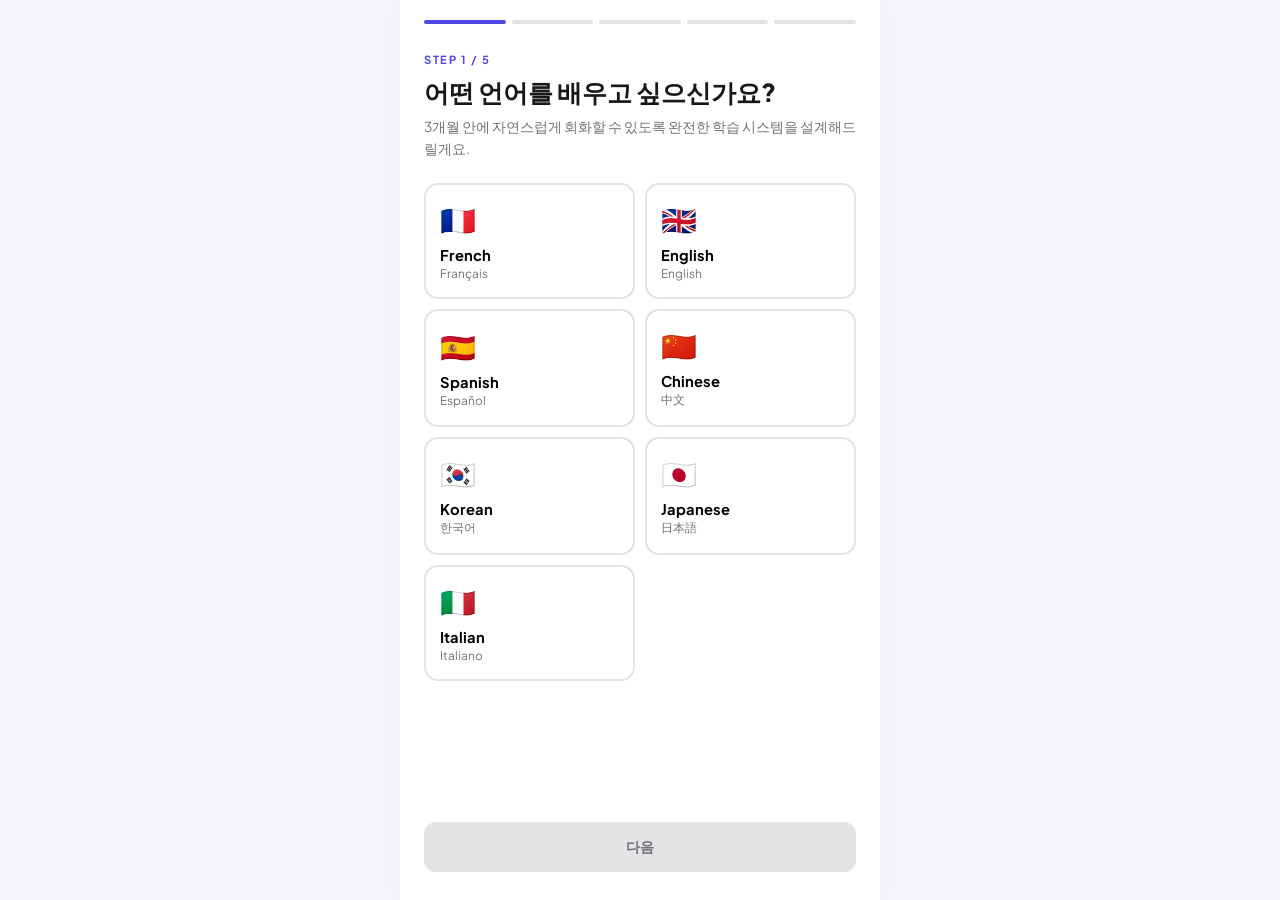
==== commit ca0a63bf: "Merge main: keep LinguaMaster at root, move Skinly to /skinly/ Main was replaced by LinguaMaster (#1" ====
--- a/index.html
+++ b/index.html
@@ -1,1073 +1,72 @@
 <!DOCTYPE html>
 <html lang="ko">
 <head>
-<meta charset="UTF-8"/>
-<meta name="viewport" content="width=device-width,initial-scale=1.0,viewport-fit=cover"/>
-<title>캐치업 글로벌 — 유럽 트렌드 레이더</title>
-<link rel="manifest" href="manifest.json"/>
-<meta name="theme-color" content="#1D4ED8"/>
-<meta name="description" content="유럽 Z세대 트렌드를 한 곳에서 캐치업하는 글로벌 트렌드 앱. European Gen-Z trend radar."/>
-<meta name="apple-mobile-web-app-capable" content="yes"/>
-<link rel="icon" href="data:image/svg+xml,<svg xmlns='http://www.w3.org/2000/svg' viewBox='0 0 192 192'><rect width='192' height='192' fill='%231D4ED8' rx='40'/><circle cx='96' cy='96' r='52' fill='none' stroke='white' stroke-width='11' opacity='0.95'/><circle cx='96' cy='96' r='10' fill='white'/><path d='M96 96L138 62' stroke='white' stroke-width='11' stroke-linecap='round'/></svg>"/>
-<style>
-:root{
-  --bg:#F8FAFC; --white:#fff; --black:#0F172A;
-  --primary:#1D4ED8; --primary-dark:#1E40AF; --primary-light:#EFF4FF;
-  --accent:#F59E0B; --accent-bg:#FEF3C7;
-  --info:#0EA5E9; --info-bg:#E0F2FE;
-  --gray:#64748B; --gray-light:#F1F5F9; --border:#E2E8F0;
-  --font:-apple-system,BlinkMacSystemFont,'Apple SD Gothic Neo','Pretendard','Noto Sans KR','Segoe UI','Malgun Gothic',sans-serif;
-}
-*,*::before,*::after{box-sizing:border-box;margin:0;padding:0;}
-body{font-family:var(--font);background:var(--bg);color:var(--black);min-height:100dvh;-webkit-font-smoothing:antialiased;}
-button,input{font-family:var(--font);}
-.app{max-width:480px;margin:0 auto;min-height:100dvh;background:var(--bg);display:flex;flex-direction:column;position:relative;}
-.view{display:none;flex-direction:column;flex:1;padding-bottom:70px;}
-.view.active{display:flex;animation:fadeUp .18s ease;}
-@keyframes fadeUp{from{opacity:0;transform:translateY(6px)}to{opacity:1;transform:translateY(0)}}
-
-/* ── HEADER / NAV ── */
-.top-hd{padding:18px 18px 0;display:flex;align-items:center;justify-content:space-between;gap:8px;}
-.logo{font-size:1.3rem;font-weight:800;letter-spacing:-.03em;flex:1;}
-.logo span{color:var(--primary);}
-.lang-btn{padding:7px 12px;border-radius:100px;border:2px solid var(--border);background:var(--white);font-size:.72rem;font-weight:800;color:var(--gray);cursor:pointer;letter-spacing:.05em;-webkit-tap-highlight-color:transparent;}
-.nav-bar{background:var(--bg);padding:14px 16px 10px;display:flex;align-items:center;gap:10px;position:sticky;top:0;z-index:50;}
-.back-btn,.icon-btn{width:36px;height:36px;border-radius:10px;background:var(--gray-light);border:none;cursor:pointer;display:flex;align-items:center;justify-content:center;font-size:1rem;flex-shrink:0;-webkit-tap-highlight-color:transparent;}
-.icon-btn.on{background:var(--primary-light);color:var(--primary);}
-.nav-title{font-size:1rem;font-weight:700;flex:1;}
-.nav-spacer{flex:1;}
-
-/* ── TICKER ── */
-.ticker-wrap{margin:16px 18px 4px;background:var(--black);border-radius:14px;padding:11px 14px;display:flex;align-items:center;gap:10px;overflow:hidden;cursor:pointer;}
-.ticker-label{font-size:.68rem;font-weight:700;color:var(--accent);letter-spacing:.04em;flex-shrink:0;white-space:nowrap;}
-.ticker-track{flex:1;overflow:hidden;position:relative;height:18px;}
-.ticker-item{position:absolute;inset:0;color:#fff;font-size:.78rem;font-weight:500;white-space:nowrap;overflow:hidden;text-overflow:ellipsis;opacity:0;transition:opacity .4s ease;}
-.ticker-item.show{opacity:1;}
-.ticker-time{color:#94A3B8;margin-left:6px;}
-
-/* ── SEARCH ── */
-.search-area{padding:14px 18px 0;display:flex;gap:8px;}
-.search-wrap{flex:1;position:relative;}
-.search-inp{width:100%;padding:12px 14px 12px 40px;border-radius:12px;border:2px solid var(--border);font-size:.86rem;background:var(--white);color:var(--black);outline:none;transition:border-color .2s;}
-.search-inp:focus{border-color:var(--primary);}
-.search-icon-l{position:absolute;left:13px;top:50%;transform:translateY(-50%);color:var(--gray);pointer-events:none;font-size:.95rem;}
-
-/* ── CHIP ROWS ── */
-.cat-scroll{display:flex;gap:8px;padding:14px 18px 2px;overflow-x:auto;scrollbar-width:none;-webkit-overflow-scrolling:touch;}
-.cat-scroll::-webkit-scrollbar{display:none;}
-.cat-chip{flex-shrink:0;padding:8px 15px;border-radius:100px;border:2px solid var(--border);background:var(--white);font-size:.8rem;font-weight:600;color:var(--gray);cursor:pointer;white-space:nowrap;-webkit-tap-highlight-color:transparent;transition:all .15s;}
-.cat-chip.sel{border-color:var(--primary);background:var(--primary);color:#fff;}
-.region-scroll{padding-top:8px;}
-.region-scroll .cat-chip.sel{border-color:var(--accent);background:var(--accent-bg);color:#92400E;}
-
-/* ── ARTICLE LIST ── */
-.list-wrap{padding:14px 18px 8px;display:flex;flex-direction:column;gap:12px;}
-.art-card{display:flex;gap:12px;background:var(--white);border:1px solid var(--border);border-radius:16px;padding:13px;cursor:pointer;-webkit-tap-highlight-color:transparent;transition:transform .1s;}
-.art-card:active{transform:scale(.98);}
-.art-thumb{width:62px;height:62px;border-radius:12px;background:var(--primary-light);display:flex;align-items:center;justify-content:center;font-size:1.7rem;flex-shrink:0;}
-.art-body{flex:1;min-width:0;}
-.art-badges{display:flex;gap:5px;margin-bottom:5px;flex-wrap:wrap;}
-.badge{font-size:.62rem;font-weight:700;padding:2px 7px;border-radius:6px;letter-spacing:.02em;}
-.badge-hot{background:#FEE2E2;color:#DC2626;}
-.badge-rising{background:var(--info-bg);color:var(--info);}
-.badge-cat{background:var(--gray-light);color:var(--gray);}
-.badge-region{background:var(--accent-bg);color:#92400E;}
-.art-title{font-size:.9rem;font-weight:700;line-height:1.35;margin-bottom:4px;overflow:hidden;display:-webkit-box;-webkit-line-clamp:2;-webkit-box-orient:vertical;}
-.art-summary{font-size:.76rem;color:var(--gray);line-height:1.4;overflow:hidden;display:-webkit-box;-webkit-line-clamp:1;-webkit-box-orient:vertical;margin-bottom:5px;}
-.art-meta{font-size:.7rem;color:#94A3B8;}
-.empty-state{padding:40px 20px;text-align:center;color:var(--gray);font-size:.85rem;line-height:1.6;}
-
-/* ── ARTICLE DETAIL ── */
-.art-detail{padding:6px 20px 24px;}
-.detail-cat{display:inline-block;font-size:.72rem;font-weight:700;color:var(--primary);background:var(--primary-light);padding:4px 10px;border-radius:8px;margin-bottom:12px;margin-right:6px;}
-.detail-region{display:inline-block;font-size:.72rem;font-weight:700;color:#92400E;background:var(--accent-bg);padding:4px 10px;border-radius:8px;margin-bottom:12px;margin-right:6px;}
-.detail-title{font-size:1.35rem;font-weight:800;line-height:1.35;margin-bottom:8px;}
-.detail-meta{font-size:.76rem;color:var(--gray);margin-bottom:18px;}
-.detail-thumb{width:100%;height:160px;border-radius:16px;background:var(--primary-light);display:flex;align-items:center;justify-content:center;font-size:3.4rem;margin-bottom:18px;}
-.detail-body p{font-size:.9rem;line-height:1.75;color:#1E293B;margin-bottom:14px;}
-.tag-row{display:flex;flex-wrap:wrap;gap:7px;margin-top:8px;margin-bottom:22px;}
-.tag-chip{font-size:.74rem;color:var(--primary);background:var(--primary-light);padding:5px 11px;border-radius:100px;font-weight:600;}
-.section-label{font-size:.78rem;font-weight:700;color:var(--gray);margin:0 20px 10px;letter-spacing:.02em;}
-
-/* ── DICTIONARY ── */
-.dict-list{padding:6px 18px 8px;display:flex;flex-direction:column;gap:10px;}
-.dict-card{background:var(--white);border:1px solid var(--border);border-radius:14px;padding:14px;cursor:pointer;-webkit-tap-highlight-color:transparent;}
-.dict-term-row{display:flex;align-items:center;gap:8px;}
-.dict-term{font-size:1rem;font-weight:800;color:var(--primary);}
-.dict-tag{font-size:.65rem;font-weight:700;color:var(--gray);background:var(--gray-light);padding:2px 8px;border-radius:6px;}
-.dict-meaning{font-size:.8rem;color:#334155;margin-top:5px;line-height:1.5;overflow:hidden;display:-webkit-box;-webkit-line-clamp:2;-webkit-box-orient:vertical;}
-.dict-detail{margin-top:10px;padding-top:10px;border-top:1px solid var(--border);display:none;}
-.dict-card.open .dict-detail{display:block;}
-.dict-detail-row{font-size:.78rem;margin-bottom:8px;line-height:1.55;}
-.dict-detail-label{font-weight:700;color:var(--gray);margin-right:4px;}
-.dict-save-btn{margin-top:6px;font-size:.75rem;font-weight:700;color:var(--primary);background:var(--primary-light);border:none;padding:7px 12px;border-radius:9px;cursor:pointer;}
-.dict-save-btn.on{background:var(--primary);color:#fff;}
-
-/* ── CALENDAR ── */
-.cal-nav{display:flex;align-items:center;justify-content:space-between;padding:8px 18px 4px;}
-.cal-nav-btn{width:34px;height:34px;border-radius:9px;background:var(--gray-light);border:none;font-size:1rem;cursor:pointer;}
-.cal-month-label{font-size:1.02rem;font-weight:800;}
-.cal-grid{display:grid;grid-template-columns:repeat(7,1fr);gap:4px;padding:12px 18px;}
-.cal-dow{font-size:.68rem;color:var(--gray);text-align:center;font-weight:700;padding-bottom:4px;}
-.cal-cell{aspect-ratio:1;display:flex;flex-direction:column;align-items:center;justify-content:center;border-radius:10px;font-size:.78rem;font-weight:600;cursor:default;position:relative;}
-.cal-cell.has-day{cursor:pointer;}
-.cal-cell.today{background:var(--primary);color:#fff;}
-.cal-cell.sel:not(.today){background:var(--primary-light);color:var(--primary);}
-.cal-dot{width:5px;height:5px;border-radius:50%;background:var(--accent);position:absolute;bottom:6px;}
-.cal-cell.today .cal-dot{background:#fff;}
-.cal-events{padding:6px 18px 8px;display:flex;flex-direction:column;gap:10px;}
-.cal-event-card{display:flex;gap:12px;background:var(--white);border:1px solid var(--border);border-radius:13px;padding:12px;}
-.cal-event-date{flex-shrink:0;width:44px;text-align:center;}
-.cal-event-date .d{font-size:1.1rem;font-weight:800;color:var(--primary);line-height:1;}
-.cal-event-date .m{font-size:.65rem;color:var(--gray);font-weight:600;}
-.cal-event-body .t{font-size:.85rem;font-weight:700;margin-bottom:3px;}
-.cal-event-body .desc{font-size:.76rem;color:var(--gray);line-height:1.4;}
-
-/* ── MY PAGE ── */
-.my-hd{padding:24px 20px 6px;}
-.my-title{font-size:1.3rem;font-weight:800;margin-bottom:4px;}
-.my-sub{font-size:.8rem;color:var(--gray);}
-.my-tabs{display:flex;gap:0;padding:16px 18px 0;border-bottom:1px solid var(--border);margin-top:10px;}
-.my-tab{padding:8px 4px;margin-right:20px;border:none;background:transparent;font-size:.84rem;font-weight:700;color:var(--gray);cursor:pointer;border-bottom:2.5px solid transparent;margin-bottom:-1px;}
-.my-tab.active{color:var(--primary);border-bottom-color:var(--primary);}
-.nl-card{margin:16px 18px;background:linear-gradient(135deg,var(--primary),#60A5FA);border-radius:16px;padding:18px;color:#fff;}
-.nl-title{font-size:.96rem;font-weight:800;margin-bottom:4px;}
-.nl-sub{font-size:.76rem;opacity:.9;margin-bottom:12px;line-height:1.4;}
-.nl-row{display:flex;gap:8px;}
-.nl-inp{flex:1;min-width:0;padding:10px 12px;border-radius:10px;border:none;font-size:.8rem;outline:none;}
-.nl-btn{padding:10px 16px;border-radius:10px;border:none;background:#fff;color:var(--primary);font-weight:800;font-size:.8rem;cursor:pointer;flex-shrink:0;}
-.nl-consent{display:flex;align-items:flex-start;gap:8px;margin-top:10px;font-size:.7rem;line-height:1.45;opacity:.92;cursor:pointer;}
-.nl-consent input{margin-top:2px;accent-color:#fff;}
-.nl-status{margin-top:10px;font-size:.78rem;font-weight:700;background:rgba(255,255,255,.18);padding:8px 10px;border-radius:9px;}
-.nl-unsub{display:none;margin-top:8px;background:transparent;border:none;color:rgba(255,255,255,.75);font-size:.72rem;font-weight:600;cursor:pointer;text-decoration:underline;}
-
-/* ── BOARD ── */
-.board-list{padding:8px 18px;display:flex;flex-direction:column;gap:9px;}
-.board-card{display:flex;align-items:center;gap:12px;background:var(--black);border-radius:13px;padding:13px 15px;color:#fff;cursor:pointer;-webkit-tap-highlight-color:transparent;}
-.board-rank{font-size:.82rem;font-weight:800;color:var(--accent);width:20px;flex-shrink:0;}
-.board-body{flex:1;min-width:0;}
-.board-text{font-size:.84rem;font-weight:600;line-height:1.4;}
-.board-time{font-size:.7rem;color:#94A3B8;margin-top:2px;}
-.board-arrow{color:#64748B;font-size:.85rem;flex-shrink:0;}
-.board-hint{padding:4px 20px 0;font-size:.74rem;color:var(--gray);}
-
-/* ── BOTTOM NAV ── */
-.bottom-nav{position:fixed;bottom:0;left:0;right:0;max-width:480px;margin:0 auto;background:var(--white);border-top:1px solid var(--border);display:flex;padding:8px 6px calc(8px + env(safe-area-inset-bottom));z-index:200;}
-.bn-btn{flex:1;display:flex;flex-direction:column;align-items:center;gap:3px;background:transparent;border:none;padding:6px 0;cursor:pointer;color:var(--gray);font-size:.66rem;font-weight:600;-webkit-tap-highlight-color:transparent;}
-.bn-btn .ic{font-size:1.15rem;}
-.bn-btn.active{color:var(--primary);}
-
-/* ── CONSENT BANNER ── */
-.consent-banner{position:fixed;bottom:78px;left:12px;right:12px;max-width:456px;margin:0 auto;background:var(--white);border:1px solid var(--border);border-radius:16px;padding:15px;box-shadow:0 8px 30px rgba(15,23,42,.14);z-index:400;display:none;}
-.consent-banner.show{display:block;animation:fadeUp .25s ease;}
-.cb-title{font-size:.84rem;font-weight:800;margin-bottom:5px;}
-.cb-text{font-size:.75rem;color:var(--gray);line-height:1.55;margin-bottom:11px;}
-.cb-btn{width:100%;padding:11px;border-radius:11px;border:none;background:var(--primary);color:#fff;font-size:.82rem;font-weight:800;cursor:pointer;}
-
-/* ── TOAST ── */
-.toast{position:fixed;bottom:82px;left:50%;transform:translateX(-50%) translateY(10px);background:var(--black);color:#fff;padding:10px 18px;border-radius:100px;font-size:.8rem;font-weight:600;opacity:0;pointer-events:none;transition:all .25s ease;z-index:500;white-space:nowrap;}
-.toast.show{opacity:1;transform:translateX(-50%) translateY(0);}
-</style>
+  <meta charset="UTF-8"/>
+  <meta name="viewport" content="width=device-width,initial-scale=1.0,viewport-fit=cover"/>
+  <title>LinguaMaster — 7개 언어 마스터 코치</title>
+  <link rel="manifest" href="manifest.json"/>
+  <meta name="theme-color" content="#4F46E5"/>
+  <meta name="description" content="프랑스어, 영어, 스페인어, 중국어, 한국어, 일본어, 이탈리아어를 배우는 개인 맞춤형 언어 학습 앱"/>
+  <meta name="apple-mobile-web-app-capable" content="yes"/>
+  <link rel="preconnect" href="https://fonts.googleapis.com"/>
+  <link href="https://fonts.googleapis.com/css2?family=Plus+Jakarta+Sans:wght@400;500;600;700;800&display=swap" rel="stylesheet"/>
+  <link rel="stylesheet" href="styles.css"/>
 </head>
 <body>
-<div class="app" id="app">
+  <div id="app">
 
-  <!-- HOME -->
-  <div class="view active" id="view-home">
-    <div class="top-hd">
-      <div class="logo" data-i18n-html="logo"></div>
-      <button class="lang-btn" id="lang-btn" aria-label="language" onclick="toggleLang()"></button>
-      <button class="icon-btn" aria-label="my page" onclick="go('my')">👤</button>
+    <!-- ═══ ONBOARDING ═══ -->
+    <section class="view" id="view-onboard">
+      <div class="ob-progress" id="ob-progress"></div>
+      <div class="ob-content" id="ob-content"></div>
+    </section>
+
+    <!-- ═══ HOME ═══ -->
+    <section class="view" id="view-home">
+      <div class="scroll-area" id="home-content"></div>
+      <nav class="bottom-nav" id="bottom-nav"></nav>
+    </section>
+
+    <!-- ═══ VOCAB ═══ -->
+    <section class="view" id="view-vocab">
+      <div class="scroll-area" id="vocab-content"></div>
+      <nav class="bottom-nav" id="bottom-nav-2"></nav>
+    </section>
+
+    <!-- ═══ GRAMMAR ═══ -->
+    <section class="view" id="view-grammar">
+      <div class="scroll-area" id="grammar-content"></div>
+      <nav class="bottom-nav" id="bottom-nav-3"></nav>
+    </section>
+
+    <!-- ═══ PRACTICE (speaking + listening) ═══ -->
+    <section class="view" id="view-practice">
+      <div class="scroll-area" id="practice-content"></div>
+      <nav class="bottom-nav" id="bottom-nav-4"></nav>
+    </section>
+
+    <!-- ═══ PROGRESS (stats + immersion + weekly test) ═══ -->
+    <section class="view" id="view-progress">
+      <div class="scroll-area" id="progress-content"></div>
+      <nav class="bottom-nav" id="bottom-nav-5"></nav>
+    </section>
+
+    <!-- toast -->
+    <div id="toast" class="toast"></div>
+
+    <!-- language switch / add-language sheet -->
+    <div id="sheet-backdrop" class="sheet-backdrop" onclick="App.closeSheet(event)">
+      <div class="sheet" id="sheet-content" onclick="event.stopPropagation()"></div>
     </div>
-    <div class="ticker-wrap" role="button" aria-label="micro trend board" onclick="go('board')">
-      <div class="ticker-label" data-i18n="tickerLabel"></div>
-      <div class="ticker-track" id="ticker-track"></div>
-    </div>
-    <div class="search-area">
-      <div class="search-wrap">
-        <span class="search-icon-l">🔍</span>
-        <input class="search-inp" id="search-inp" data-i18n-ph="searchPh" onkeydown="if(event.key==='Enter')doSearch()"/>
-      </div>
-    </div>
-    <div class="cat-scroll" id="cat-scroll"></div>
-    <div class="cat-scroll region-scroll" id="region-scroll"></div>
-    <div class="list-wrap" id="home-list"></div>
   </div>
 
-  <!-- SEARCH RESULTS -->
-  <div class="view" id="view-search">
-    <div class="nav-bar">
-      <button class="back-btn" aria-label="back" onclick="go('home')">←</button>
-      <div class="search-wrap">
-        <span class="search-icon-l">🔍</span>
-        <input class="search-inp" id="search-inp2" data-i18n-ph="searchPh" onkeydown="if(event.key==='Enter')doSearch()"/>
-      </div>
-    </div>
-    <div class="section-label" id="search-summary"></div>
-    <div class="list-wrap" id="search-art-list"></div>
-    <div class="section-label" id="search-dict-label" style="display:none;" data-i18n="dictTitle"></div>
-    <div class="dict-list" id="search-dict-list"></div>
-  </div>
-
-  <!-- ARTICLE DETAIL -->
-  <div class="view" id="view-article">
-    <div class="nav-bar">
-      <button class="back-btn" aria-label="back" onclick="goBack()">←</button>
-      <div class="nav-spacer"></div>
-      <button class="icon-btn" id="bookmark-btn" aria-label="bookmark" onclick="toggleBookmark()">🔖</button>
-    </div>
-    <div class="art-detail" id="article-content"></div>
-    <div class="section-label" data-i18n="relatedLabel"></div>
-    <div class="list-wrap" id="related-list"></div>
-  </div>
-
-  <!-- DICTIONARY -->
-  <div class="view" id="view-dictionary">
-    <div class="nav-bar">
-      <div class="nav-title" data-i18n="dictTitle"></div>
-    </div>
-    <div class="search-area" style="padding-bottom:0;">
-      <div class="search-wrap">
-        <span class="search-icon-l">🔍</span>
-        <input class="search-inp" id="dict-search-inp" data-i18n-ph="dictSearchPh" oninput="renderDictionary()"/>
-      </div>
-    </div>
-    <div class="cat-scroll" id="dict-cat-scroll"></div>
-    <div class="dict-list" id="dict-list"></div>
-  </div>
-
-  <!-- CALENDAR -->
-  <div class="view" id="view-calendar">
-    <div class="nav-bar">
-      <div class="nav-title" data-i18n="calTitle"></div>
-    </div>
-    <div class="cal-nav">
-      <button class="cal-nav-btn" aria-label="previous month" onclick="shiftMonth(-1)">‹</button>
-      <div class="cal-month-label" id="cal-month-label"></div>
-      <button class="cal-nav-btn" aria-label="next month" onclick="shiftMonth(1)">›</button>
-    </div>
-    <div class="cal-grid" id="cal-grid"></div>
-    <div class="section-label" data-i18n="upcoming"></div>
-    <div class="cal-events" id="cal-events"></div>
-  </div>
-
-  <!-- MICRO TREND BOARD -->
-  <div class="view" id="view-board">
-    <div class="nav-bar">
-      <button class="back-btn" aria-label="back" onclick="go('home')">←</button>
-      <div class="nav-title" data-i18n="boardTitle"></div>
-    </div>
-    <div class="board-hint" data-i18n="boardHint"></div>
-    <div class="board-list" id="board-list"></div>
-  </div>
-
-  <!-- MY PAGE -->
-  <div class="view" id="view-my">
-    <div class="my-hd">
-      <div class="my-title" data-i18n="myTitle"></div>
-      <div class="my-sub" id="my-sub-stat"></div>
-    </div>
-    <div class="nl-card">
-      <div class="nl-title" data-i18n="nlTitle"></div>
-      <div class="nl-sub" data-i18n="nlSub"></div>
-      <div id="nl-form">
-        <div class="nl-row">
-          <input class="nl-inp" id="nl-email" type="email" data-i18n-ph="nlPh"/>
-          <button class="nl-btn" onclick="subscribeNewsletter()" data-i18n="nlBtn"></button>
-        </div>
-        <label class="nl-consent"><input type="checkbox" id="nl-consent-chk"/><span data-i18n="nlConsent"></span></label>
-      </div>
-      <div class="nl-status" id="nl-status" style="display:none;"></div>
-      <button class="nl-unsub" id="nl-unsub" onclick="unsubscribeNewsletter()" data-i18n="nlUnsub"></button>
-    </div>
-    <div class="my-tabs">
-      <button class="my-tab active" data-tab="bookmarks" onclick="switchMyTab('bookmarks')" data-i18n="tabBookmarks"></button>
-      <button class="my-tab" data-tab="terms" onclick="switchMyTab('terms')" data-i18n="tabTerms"></button>
-      <button class="my-tab" data-tab="history" onclick="switchMyTab('history')" data-i18n="tabHistory"></button>
-    </div>
-    <div class="list-wrap" id="my-bookmarks-list"></div>
-    <div class="dict-list" id="my-terms-list" style="display:none;padding:14px 18px 8px;"></div>
-    <div class="list-wrap" id="my-history-list" style="display:none;"></div>
-  </div>
-
-  <div class="bottom-nav">
-    <button class="bn-btn active" data-view="home" onclick="go('home')"><span class="ic">🏠</span><span data-i18n="navHome"></span></button>
-    <button class="bn-btn" data-view="dictionary" onclick="go('dictionary')"><span class="ic">📖</span><span data-i18n="navDict"></span></button>
-    <button class="bn-btn" data-view="calendar" onclick="go('calendar')"><span class="ic">📅</span><span data-i18n="navCal"></span></button>
-    <button class="bn-btn" data-view="my" onclick="go('my')"><span class="ic">👤</span><span data-i18n="navMy"></span></button>
-  </div>
-
-  <div class="consent-banner" id="consent-banner">
-    <div class="cb-title" data-i18n="cbTitle"></div>
-    <div class="cb-text" data-i18n="cbText"></div>
-    <button class="cb-btn" id="consent-accept" onclick="acceptConsent()" data-i18n="cbBtn"></button>
-  </div>
-
-  <div class="toast" id="toast"></div>
-</div>
-
-<script>
-/* ============ I18N STRINGS ============ */
-const STRINGS = {
-ko:{
-  logo:"캐치업 <span>글로벌</span>", tickerLabel:"🔥 지금 유럽",
-  searchPh:"유럽 트렌드, 슬랭 검색", dictSearchPh:"슬랭 사전에서 검색",
-  navHome:"홈", navDict:"사전", navCal:"캘린더", navMy:"마이",
-  dictTitle:"유럽 슬랭 사전", calTitle:"유럽 이슈 캘린더", boardTitle:"마이크로 트렌드 전광판",
-  boardHint:"지금 유럽에서 감지된 작은 유행들 · 눌러서 관련 트렌드 검색",
-  upcoming:"📌 다가오는 이슈", relatedLabel:"관련 트렌드", myTitle:"마이페이지",
-  tabBookmarks:"북마크한 글", tabTerms:"저장한 단어", tabHistory:"최근 본 글",
-  nlTitle:"📬 위클리 유럽 트렌드 레터", nlSub:"매주 화요일, 이번 주 유럽에서 놓치면 안 될 트렌드를 정리해 보내드려요.",
-  nlPh:"이메일 주소", nlBtn:"구독", nlUnsub:"구독 해지",
-  nlConsent:"개인정보 처리방침에 따라 이메일 수신에 동의합니다. 언제든 해지할 수 있어요. (GDPR)",
-  nlStatus:(email)=>`✅ ${email} 로 매주 화요일 트렌드 레터가 발송돼요`,
-  cbTitle:"🔒 데이터는 내 기기에만", cbText:"이 앱은 북마크·언어 설정 저장을 위해 브라우저 로컬 저장소만 사용해요. 서버로 전송되거나 제3자와 공유되는 데이터는 없습니다.",
-  cbBtn:"확인했어요",
-  badgeHot:"🔥 유행중", badgeRising:"👀 예감", allChip:"전체",
-  byline:"캐치업 글로벌 트렌드팀",
-  emptyCat:"해당 조건의 콘텐츠가 아직 없어요.", emptySearch:"일치하는 트렌드가 없어요.",
-  emptyDict:"일치하는 단어가 없어요.", emptyCalDay:"해당 날짜에 등록된 이슈가 없어요.",
-  emptyBm:"아직 북마크한 트렌드가 없어요.<br>마음에 드는 글을 저장해보세요!", emptyTerms:"아직 저장한 단어가 없어요.", emptyHist:"최근 본 글이 없어요.",
-  emptyRelated:"관련 트렌드가 없어요.",
-  searchSummary:(q,n)=>`"${q}" 검색 결과 · 트렌드 ${n}건`,
-  toastSearchEmpty:"검색어를 입력해주세요", toastBmOn:"북마크에 저장했어요", toastBmOff:"북마크를 해제했어요",
-  toastTermOn:"사전 단어를 저장했어요", toastTermOff:"저장한 단어에서 제거했어요",
-  toastEmail:"올바른 이메일을 입력해주세요", toastConsent:"수신 동의에 체크해주세요",
-  toastSub:"구독 완료! 매주 화요일에 만나요 📬", toastUnsub:"구독을 해지했어요",
-  saveTerm:"+ 단어 저장", savedTerm:"✓ 저장됨", originLabel:"유래", exampleLabel:"예문",
-  myStat:(b,t,h)=>`북마크 ${b} · 저장한 단어 ${t} · 최근 본 글 ${h}`,
-  monthLabel:(y,m)=>`${y}년 ${m+1}월`, dow:['일','월','화','수','목','금','토'],
-  monthNames:['1월','2월','3월','4월','5월','6월','7월','8월','9월','10월','11월','12월'],
-  detected:"감지"
-},
-en:{
-  logo:"CatchUp <span>Global</span>", tickerLabel:"🔥 EU NOW",
-  searchPh:"Search European trends & slang", dictSearchPh:"Search the slang dictionary",
-  navHome:"Home", navDict:"Slang", navCal:"Calendar", navMy:"My",
-  dictTitle:"European Slang Dictionary", calTitle:"European Issue Calendar", boardTitle:"Micro-Trend Board",
-  boardHint:"Small trends detected across Europe right now · tap to search",
-  upcoming:"📌 Upcoming issues", relatedLabel:"Related trends", myTitle:"My Page",
-  tabBookmarks:"Bookmarks", tabTerms:"Saved terms", tabHistory:"History",
-  nlTitle:"📬 Weekly European Trend Letter", nlSub:"Every Tuesday, the European trends you can't afford to miss — in one email.",
-  nlPh:"Email address", nlBtn:"Subscribe", nlUnsub:"Unsubscribe",
-  nlConsent:"I consent to receiving emails under the privacy policy. You can unsubscribe anytime. (GDPR)",
-  nlStatus:(email)=>`✅ Trend letter will be sent to ${email} every Tuesday`,
-  cbTitle:"🔒 Your data stays on your device", cbText:"This app only uses your browser's local storage to save bookmarks and language settings. Nothing is sent to a server or shared with third parties.",
-  cbBtn:"Got it",
-  badgeHot:"🔥 Trending", badgeRising:"👀 On the rise", allChip:"All",
-  byline:"CatchUp Global Trend Desk",
-  emptyCat:"No content matches these filters yet.", emptySearch:"No matching trends.",
-  emptyDict:"No matching terms.", emptyCalDay:"No issues on this date.",
-  emptyBm:"No bookmarked trends yet.<br>Save articles you like!", emptyTerms:"No saved terms yet.", emptyHist:"No recently viewed articles.",
-  emptyRelated:"No related trends.",
-  searchSummary:(q,n)=>`Results for "${q}" · ${n} trend${n===1?'':'s'}`,
-  toastSearchEmpty:"Enter a search term", toastBmOn:"Saved to bookmarks", toastBmOff:"Removed from bookmarks",
-  toastTermOn:"Term saved", toastTermOff:"Removed from saved terms",
-  toastEmail:"Please enter a valid email", toastConsent:"Please tick the consent box",
-  toastSub:"Subscribed! See you on Tuesday 📬", toastUnsub:"Unsubscribed",
-  saveTerm:"+ Save term", savedTerm:"✓ Saved", originLabel:"Origin", exampleLabel:"Example",
-  myStat:(b,t,h)=>`${b} bookmarks · ${t} saved terms · ${h} viewed`,
-  monthLabel:(y,m)=>`${['January','February','March','April','May','June','July','August','September','October','November','December'][m]} ${y}`,
-  dow:['S','M','T','W','T','F','S'],
-  monthNames:['Jan','Feb','Mar','Apr','May','Jun','Jul','Aug','Sep','Oct','Nov','Dec'],
-  detected:"detected"
-}
-};
-
-/* ============ TAXONOMY ============ */
-const CATEGORIES = [
-{id:'consumer',ko:'소비 트렌드',en:'Consumer'},
-{id:'marketing',ko:'마케팅',en:'Marketing'},
-{id:'content',ko:'콘텐츠·밈',en:'Content & Memes'},
-{id:'retail',ko:'리테일',en:'Retail'},
-{id:'lifestyle',ko:'라이프스타일',en:'Lifestyle'},
-{id:'sustain',ko:'지속가능성',en:'Sustainability'}
-];
-const REGIONS = [
-{id:'uk',flag:'🇬🇧',ko:'영국',en:'UK'},
-{id:'fr',flag:'🇫🇷',ko:'프랑스',en:'France'},
-{id:'de',flag:'🇩🇪',ko:'독일',en:'Germany'},
-{id:'nordics',flag:'🇸🇪',ko:'북유럽',en:'Nordics'},
-{id:'south',flag:'🇪🇸',ko:'남유럽',en:'Southern EU'},
-{id:'eu',flag:'🇪🇺',ko:'범유럽',en:'Pan-EU'}
-];
-const catById = id=>CATEGORIES.find(c=>c.id===id);
-const regionById = id=>REGIONS.find(r=>r.id===id);
-
-/* ============ ARTICLES ============ */
-const ARTICLES = [
-{id:1,cat:'consumer',region:'fr',badge:'hot',date:'2026-07-07',emoji:'🧥',
- tags:{ko:['조용한럭셔리','빈티지','파리'],en:['quietluxury','vintage','Paris']},
- ko:{title:"파리 빈티지숍을 점령한 '조용한 럭셔리'",
-  summary:"로고 대신 소재와 실루엣. 파리 Z세대는 새 명품 대신 빈티지에서 조용한 럭셔리를 찾는다.",
-  body:["파리의 빈티지 숍과 중고 마켓에서 로고가 드러나지 않는 고급 소재의 옷을 찾는 젊은 손님이 늘고 있다. 브랜드를 과시하기보다 아는 사람만 알아보는 절제된 스타일이 지지를 얻는 분위기다.","이 흐름은 새 제품 구매보다 빈티지 발굴을 '취향의 증명'으로 여기는 소비 문화와 맞닿아 있다. 희소한 아카이브 아이템을 찾아내는 과정 자체가 콘텐츠로 공유된다.","럭셔리 브랜드들도 아카이브 재발매와 수선 서비스를 강화하며, 소유의 과시가 아닌 '오래 입는 안목'을 강조하는 메시지로 이동하고 있다."]},
- en:{title:"Quiet luxury takes over Paris vintage shops",
-  summary:"Fabric and silhouette over logos — Parisian Gen-Z hunts vintage racks instead of buying new designer pieces.",
-  body:["Vintage boutiques and flea markets across Paris report more young shoppers seeking logo-free pieces in premium fabrics. The mood favours understated style that only insiders recognise, over conspicuous branding.","The shift ties into a culture where unearthing a vintage find counts as proof of taste more than buying new. The hunt for rare archive pieces has itself become shareable content.","Luxury houses are responding with archive re-releases and repair services, moving their messaging from ownership display toward 'the eye to wear things long'."]}},
-{id:2,cat:'consumer',region:'uk',badge:'hot',date:'2026-07-06',emoji:'🛍️',
- tags:{ko:['채리티숍','중고','하울'],en:['charityshop','secondhand','haul']},
- ko:{title:"채리티숍 하울, 영국 Z세대의 쇼핑 콘텐츠가 되다",
-  summary:"기부 물품을 파는 동네 채리티숍에서 보물찾기하는 영상이 영국 숏폼을 채우고 있다.",
-  body:["영국 곳곳의 채리티숍(기부 물품 중고 매장)에서 단돈 몇 파운드로 찾아낸 아이템을 소개하는 '하울' 영상이 꾸준히 인기다. 낮은 가격과 의외의 발견이 콘텐츠의 핵심 재미다.","기부 기반 소비라는 점에서 죄책감 없는 쇼핑으로 받아들여지고, 환경 부담을 줄인다는 명분도 함께 소비된다.","일부 채리티 단체는 인기 크리에이터와 협업해 매장 방문을 유도하는 캠페인을 열며, 기부 순환 구조 자체를 마케팅 자산으로 활용하기 시작했다."]},
- en:{title:"Charity shop hauls become the UK's favourite shopping content",
-  summary:"Treasure-hunt videos filmed in local charity shops are filling British short-form feeds.",
-  body:["Haul videos showcasing finds bought for a few pounds at charity shops keep trending across the UK. Low prices and unexpected discoveries are the core entertainment.","Because purchases fund good causes, the format reads as guilt-free shopping — with the lighter environmental footprint consumed as part of the story.","Some charities now partner with popular creators to drive store visits, turning the donation-resale loop itself into a marketing asset."]}},
-{id:3,cat:'lifestyle',region:'de',badge:null,date:'2026-07-05',emoji:'🏪',
- tags:{ko:['슈페티','베를린','동네문화'],en:['Späti','Berlin','streetculture']},
- ko:{title:"베를린 '슈페티' 앞 벤치가 핫플인 이유",
-  summary:"화려한 클럽 대신 동네 편의점 앞. 베를린 젊은 층의 저예산 사교 문화가 주목받고 있다.",
-  body:["베를린의 심야 편의점 '슈페티(Späti)' 앞 벤치에서 음료 한 병을 놓고 시간을 보내는 문화가 다시 조명받고 있다. 물가 부담 속에서 저렴하게 어울릴 수 있는 공간이기 때문이다.","클럽이나 바 대신 슈페티 앞에서 만나는 모습은 '꾸미지 않은 진짜 베를린'을 상징하는 이미지로 소비되며, 여행자들의 체험 콘텐츠로도 확산 중이다.","로컬 음료 브랜드들은 슈페티 냉장고 진열을 겨냥한 마케팅과 한정판 협업을 늘리며 이 문화에 올라타고 있다."]},
- en:{title:"Why the bench outside a Berlin Späti is the new hotspot",
-  summary:"Skip the club, meet at the corner shop — Berlin's low-budget social ritual is having a moment.",
-  body:["Hanging out on the bench outside a Späti — Berlin's late-night corner shop — with a single bottled drink is back in the spotlight, as rising prices make it the affordable way to socialise.","Meeting at the Späti instead of a bar has become shorthand for 'real, unpolished Berlin', and travellers now film the ritual as an experience of its own.","Local drink brands are leaning in, competing for Späti fridge space and launching limited collabs aimed at the culture."]}},
-{id:4,cat:'content',region:'nordics',badge:'rising',date:'2026-07-04',emoji:'☕',
- tags:{ko:['피카','슬로콘텐츠','휴식'],en:['fika','slowcontent','break']},
- ko:{title:"'피카 브레이크' 영상, 느린 콘텐츠의 역주행",
-  summary:"커피와 시나몬번, 그리고 아무 일도 일어나지 않는 15분. 스웨덴식 휴식이 콘텐츠가 됐다.",
-  body:["스웨덴의 커피 휴식 문화 '피카(fika)'를 그대로 담은 영상이 유럽 전역에서 조용히 조회수를 모으고 있다. 빠른 편집 없이 커피를 내리고 빵을 먹는 과정이 전부다.","자극적인 숏폼에 지친 이용자들이 '함께 쉬는 감각'을 주는 느린 콘텐츠에서 위안을 찾는다는 분석이 나온다.","카페 브랜드와 가구·리빙 브랜드들이 피카 무드를 차용한 광고를 늘리며, '멈춤'을 파는 마케팅이 새 흐름으로 자리잡고 있다."]},
- en:{title:"'Fika break' videos: the slow-content comeback",
-  summary:"Coffee, a cinnamon bun, and fifteen minutes where nothing happens — the Swedish pause is now a format.",
-  body:["Videos capturing Sweden's fika coffee-break ritual are quietly racking up views across Europe. No fast cuts — just brewing coffee and eating a bun.","Analysts point to fatigue with high-stimulation short-form: slow content offers viewers the feeling of resting together.","Café, furniture and homeware brands are borrowing the fika mood in campaigns, making 'selling the pause' a distinct marketing current."]}},
-{id:5,cat:'sustain',region:'eu',badge:'hot',date:'2026-07-03',emoji:'♻️',
- tags:{ko:['리필','보증금반환','제로웨이스트'],en:['refill','deposit','zerowaste']},
- ko:{title:"리필 스테이션과 보증금 반환, 일상이 된 제로웨이스트",
-  summary:"유럽 마트의 리필 코너와 공병 보증금 기계는 이제 특별한 풍경이 아니다.",
-  body:["세제와 곡물을 용기에 담아 사는 리필 스테이션, 공병을 반납하면 보증금을 돌려주는 기계가 유럽 각국 마트에서 일상적인 풍경이 됐다.","젊은 소비자들에게 이런 절차는 번거로움이 아니라 당연한 매너로 받아들여지며, 리필·반납 인증은 SNS의 흔한 콘텐츠 소재가 됐다.","브랜드들은 리필 전용 패키지와 매장 내 회수 프로그램을 확대하며, 지속가능성을 비용이 아닌 고객 접점으로 다루기 시작했다."]},
- en:{title:"Refill stations and deposit returns: zero-waste goes mundane",
-  summary:"Refill corners and bottle-return machines are no longer a novelty in European supermarkets.",
-  body:["Refill stations for detergent and grains, and reverse-vending machines that pay back bottle deposits, have become ordinary sights in supermarkets across Europe.","For younger shoppers these routines read as basic manners rather than hassle — and posting a refill or return has become everyday social content.","Brands are expanding refill-ready packaging and in-store take-back schemes, treating sustainability as a customer touchpoint instead of a cost line."]}},
-{id:6,cat:'retail',region:'fr',badge:null,date:'2026-07-02',emoji:'📲',
- tags:{ko:['솔드','중고앱','세일'],en:['soldes','secondhand','sale']},
- ko:{title:"여름 솔드보다 중고 앱을 먼저 여는 프랑스 쇼핑객",
-  summary:"국가가 정한 세일 기간 '솔드'의 위상이 상시 중고 거래 앱에 흔들리고 있다.",
-  body:["프랑스의 여름 정기 세일 '솔드(soldes)' 기간에도, 젊은 소비자 상당수는 매장 대신 중고 거래 앱부터 연다. 세일가보다 싼 중고가가 상시로 존재하기 때문이다.","'세일을 기다린다'는 소비 리듬 자체가 약해지면서, 기간 한정 할인의 심리적 효과가 예전 같지 않다는 평가가 나온다.","리테일러들은 매장 내 중고 코너 운영, 보상판매 프로그램 등 중고 시장을 적으로 두지 않는 전략으로 대응하고 있다."]},
- en:{title:"French shoppers open resale apps before the summer soldes",
-  summary:"The state-scheduled sale season is losing ground to always-on secondhand marketplaces.",
-  body:["Even during France's regulated summer soldes, many young consumers check resale apps before hitting the shops — secondhand prices undercut sale prices all year round.","With the rhythm of 'waiting for the sale' fading, the psychological pull of time-limited discounts isn't what it used to be.","Retailers are adapting by running in-store secondhand corners and trade-in programmes — treating resale as a channel, not a rival."]}},
-{id:7,cat:'content',region:'de',badge:null,date:'2026-07-01',emoji:'🎤',
- tags:{ko:['디가','독일랩','유행어'],en:['Digga','Germanrap','slang']},
- ko:{title:"'디가'로 시작하는 문장: 독일 랩이 바꾼 유행어 지형",
-  summary:"독일 젊은 층의 대화에서 랩 신 발 유행어의 존재감이 갈수록 커지고 있다.",
-  body:["'디가(Digga)' 같은 호칭에서 시작해, 독일어권 젊은 층의 일상 어휘에 랩 신에서 출발한 표현이 깊숙이 자리잡고 있다.","음악 스트리밍과 숏폼을 타고 확산된 이 언어는 지역과 계층을 넘어 표준 유행어처럼 쓰이며, 매년 '올해의 청소년 언어' 투표의 단골 후보가 된다.","젊은 층을 겨냥한 브랜드 카피에도 이런 표현이 조심스럽게 등장하지만, 맥락 없이 쓰면 오히려 놀림감이 되기 쉬워 균형이 관건이라는 지적이 많다."]},
- en:{title:"Sentences that start with 'Digga': how German rap rewired slang",
-  summary:"Rap-scene vocabulary keeps gaining ground in how young German speakers talk.",
-  body:["From greetings like 'Digga', expressions born in the German rap scene are now deeply embedded in everyday youth vocabulary.","Carried by streaming and short-form video, the language crosses regions and class lines — and dominates the shortlists of annual 'youth word of the year' votes.","Brand copy aimed at young audiences borrows these words carefully; used out of context they backfire fast, so calibration is everything."]}},
-{id:8,cat:'lifestyle',region:'south',badge:'rising',date:'2026-06-30',emoji:'🍷',
- tags:{ko:['소브레메사','아페리티보','슬로다이닝'],en:['sobremesa','aperitivo','slowdining']},
- ko:{title:"'소브레메사'를 아시나요? 남유럽 슬로 다이닝 콘텐츠",
-  summary:"식사가 끝나도 자리를 뜨지 않는 시간. 스페인과 이탈리아의 식탁 문화가 동경의 대상이 됐다.",
-  body:["식사 후 식탁에 남아 대화를 이어가는 스페인의 '소브레메사', 저녁 전 가볍게 한잔하는 이탈리아의 '아페리티보'가 유럽 전역의 라이프스타일 콘텐츠로 소비되고 있다.","바쁜 도시 생활과 대비되는 '시간을 낭비할 줄 아는 여유'가 로망으로 자리잡으며, 남유럽 식문화를 체험하는 여행 콘텐츠도 함께 늘었다.","음료·식품 브랜드들은 '천천히 즐기는 시간'을 제품 서사에 결합하며 이 정서를 마케팅 언어로 옮기고 있다."]},
- en:{title:"Do you know 'sobremesa'? Southern Europe's slow-dining moment",
-  summary:"Lingering at the table after the meal — Spanish and Italian table culture has become aspirational content.",
-  body:["Spain's sobremesa — staying at the table talking long after the food is gone — and Italy's pre-dinner aperitivo are being consumed as lifestyle content across Europe.","The 'luxury of wasting time', a counterpoint to hurried city life, has become a shared aspiration, boosting travel content built around southern food culture.","Drinks and food brands are folding 'time enjoyed slowly' into product storytelling, translating the mood into marketing language."]}},
-{id:9,cat:'consumer',region:'uk',badge:'hot',date:'2026-06-29',emoji:'⚽',
- tags:{ko:['블로크코어','유니폼패션','레트로'],en:['blokecore','footballshirt','retro']},
- ko:{title:"축구 유니폼이 데일리룩으로: 블로크코어의 진화",
-  summary:"경기장 밖에서 빈티지 유니폼을 입는 '블로크코어'가 영국을 넘어 유럽 패션 신을 물들이고 있다.",
-  body:["빈티지 축구 유니폼에 청바지를 매치하는 '블로크코어(blokecore)' 스타일이 영국을 시작으로 유럽 전역의 스트리트 패션에 자리잡았다.","희소한 시즌의 유니폼일수록 가치가 올라가면서 리셀 시장도 함께 커졌고, 유니폼은 팀 응원 도구를 넘어 취향의 아카이브가 됐다.","스포츠 브랜드와 구단들은 레트로 디자인 재발매와 패션 브랜드 협업으로 이 수요에 대응하며, 유니폼을 시즌 상품이 아닌 패션 아이템으로 다루기 시작했다."]},
- en:{title:"Football shirts as daily wear: blokecore levels up",
-  summary:"Wearing vintage kits far from the stadium, blokecore has spread from the UK across European fashion.",
-  body:["Pairing vintage football shirts with jeans — blokecore — has settled into street fashion across Europe, starting from the UK.","Shirts from rare seasons keep appreciating, growing the resale market; a kit is now a taste archive, not just supporter gear.","Sports brands and clubs are answering with retro re-issues and fashion collabs, treating shirts as fashion items rather than seasonal merchandise."]}},
-{id:10,cat:'lifestyle',region:'eu',badge:'hot',date:'2026-06-28',emoji:'🚆',
- tags:{ko:['인터레일','저예산여행','기차여행'],en:['interrail','budgettravel','railtrip']},
- ko:{title:"인터레일 패스 하나로 유럽 한 달: 저예산 여행 브이로그 붐",
-  summary:"기차 패스 하나로 국경을 넘나드는 한 달 여행기가 유럽 여행 콘텐츠의 표준 포맷이 됐다.",
-  body:["유럽 철도를 자유롭게 이용하는 인터레일 패스로 여러 나라를 도는 저예산 여행 브이로그가 여름마다 쏟아진다. 야간열차와 호스텔, 마트 장보기가 콘텐츠의 단골 장면이다.","비행기 대신 기차를 택하는 선택은 비용 절감과 함께 탄소 배출을 줄인다는 명분을 얹어 '가치 있는 절약'으로 소비된다.","철도 사업자와 여행 플랫폼들은 젊은 여행자 대상 할인 패스와 루트 추천 콘텐츠를 강화하며 이 흐름을 키우고 있다."]},
- en:{title:"A month across Europe on one Interrail pass: the budget-travel vlog boom",
-  summary:"Border-hopping month-long rail trips have become the default format of European travel content.",
-  body:["Every summer brings a wave of budget vlogs touring Europe on an Interrail pass. Night trains, hostels and supermarket runs are the format's signature scenes.","Choosing rail over flights doubles as thrift and as lower-carbon virtue — consumed together as 'saving that means something'.","Rail operators and travel platforms are feeding the wave with youth passes and route-planning content."]}},
-{id:11,cat:'marketing',region:'eu',badge:'rising',date:'2026-06-27',emoji:'📬',
- tags:{ko:['쿠키리스','뉴스레터','GDPR'],en:['cookieless','newsletter','GDPR']},
- ko:{title:"쿠키리스 시대, 유럽 마케터들이 뉴스레터로 돌아가는 이유",
-  summary:"추적 광고가 어려워질수록, 직접 받은 이메일 주소의 가치는 올라간다.",
-  body:["GDPR을 비롯한 유럽의 개인정보 규제와 서드파티 쿠키 축소로 정밀 타겟팅 광고의 입지가 좁아지면서, 마케터들이 뉴스레터 같은 자체 채널로 눈을 돌리고 있다.","이용자가 스스로 동의하고 구독한 이메일은 규제 리스크가 적으면서도 높은 도달률을 보장하는 채널로 재평가받는 중이다.","개성 있는 큐레이션과 필자의 목소리를 앞세운 인디 뉴스레터들이 성장하면서, 브랜드들도 '광고 같지 않은 구독 콘텐츠' 실험을 늘리고 있다."]},
- en:{title:"Why European marketers are going back to newsletters in the cookieless era",
-  summary:"As tracking gets harder, an email address given willingly is worth more than ever.",
-  body:["With GDPR-era privacy rules and the decline of third-party cookies squeezing precision ad targeting, marketers are turning back to owned channels like newsletters.","An inbox subscription granted by explicit consent is being re-rated: low regulatory risk, reliably high reach.","As indie newsletters with strong curation and personal voice keep growing, brands are running more experiments in 'subscription content that doesn't feel like ads'."]}},
-{id:12,cat:'sustain',region:'nordics',badge:null,date:'2026-06-26',emoji:'🕯️',
- tags:{ko:['라곰','미니멀소비','오래쓰기'],en:['lagom','minimalism','buyless']},
- ko:{title:"북유럽의 '라곰' 소비: 덜 사고 오래 쓰는 게 힙하다",
-  summary:"'딱 적당히'를 뜻하는 스웨덴어 라곰이 소비 태도의 기준으로 확산되고 있다.",
-  body:["과하지도 부족하지도 않은 상태를 뜻하는 스웨덴어 '라곰(lagom)'이 북유럽을 넘어 유럽 젊은 층의 소비 태도를 설명하는 말로 쓰이고 있다.","새 물건 자랑보다 오래 쓴 물건의 수선 기록, 물려받은 가구의 역사를 공유하는 콘텐츠가 호응을 얻는다.","가구·의류 브랜드들은 평생 수리 보증, 중고 보상 프로그램을 전면에 내세우며 '적게 파는 것처럼 보이는' 마케팅으로 신뢰를 쌓고 있다."]},
- en:{title:"Nordic 'lagom' spending: buying less, keeping longer is the flex",
-  summary:"The Swedish word for 'just enough' is spreading as a consumption standard.",
-  body:["Lagom — Swedish for not too much, not too little — has travelled beyond the Nordics to describe how young Europeans want to consume.","Instead of new-purchase flexes, repair logs of long-kept items and the histories of inherited furniture are the content that lands.","Furniture and apparel brands lead with lifetime repair guarantees and trade-in schemes, building trust through marketing that looks like selling less."]}},
-{id:13,cat:'retail',region:'south',badge:'hot',date:'2026-06-25',emoji:'🛒',
- tags:{ko:['슈퍼마켓','PB간식','여행쇼핑'],en:['supermarket','ownbrand','snackhaul']},
- ko:{title:"남유럽 여행의 마지막 코스는 슈퍼마켓 간식 하울",
-  summary:"스페인·이탈리아 슈퍼마켓의 자체 브랜드 간식이 기념품 시장을 흔들고 있다.",
-  body:["남유럽 여행자들 사이에서 마지막 일정으로 슈퍼마켓에 들러 자체 브랜드(PB) 간식을 쓸어 담는 '슈퍼마켓 하울'이 정착했다. 초콜릿, 올리브오일 과자, 인스턴트 커피가 단골 품목이다.","관광지 기념품보다 싸고 현지인의 일상을 담았다는 점에서 '진짜 로컬'을 원하는 여행 정서와 맞아떨어진다. 귀국 후 간식 리뷰 영상은 후속 콘텐츠로 이어진다.","현지 마트 체인들은 여행자 동선에 맞춰 소포장 상품과 시즌 한정판을 늘리며 이 수요를 정식 고객층으로 끌어들이고 있다."]},
- en:{title:"The last stop of a Southern Europe trip: the supermarket snack haul",
-  summary:"Own-brand snacks from Spanish and Italian supermarkets are shaking up the souvenir market.",
-  body:["Travellers in Southern Europe now end their trips at the supermarket, loading up on own-brand snacks — chocolate, olive-oil crackers and instant coffee are the staples of the 'supermarket haul'.","Cheaper than tourist souvenirs and closer to local daily life, the ritual fits the appetite for 'the real local' — and the unboxing review back home makes a natural follow-up video.","Local chains are answering with travel-size packs and seasonal editions placed along tourist routes, converting the wave into a proper customer segment."]}},
-{id:14,cat:'retail',region:'de',badge:null,date:'2026-06-24',emoji:'💄',
- tags:{ko:['드러그스토어','듀프','저가뷰티'],en:['drugstore','dupe','budgetbeauty']},
- ko:{title:"독일 드러그스토어가 유럽 뷰티 성지가 된 이유",
-  summary:"몇 유로짜리 자체 브랜드 화장품이 고가 제품의 '듀프'로 불리며 원정 쇼핑을 부른다.",
-  body:["독일 드러그스토어 체인의 자체 브랜드 화장품이 고가 브랜드 못지않다는 입소문을 타면서, 주변국에서 원정 쇼핑을 오는 사례까지 생기고 있다.","비싼 제품의 저렴한 대체재를 찾는 '듀프(dupe)' 문화가 확산하며, 성분 비교와 발색 테스트 영상이 구매 결정의 표준 절차가 됐다.","드러그스토어들은 SNS에서 화제가 된 품목을 빠르게 매대 전면에 배치하고 재고를 늘리는 방식으로 화제성을 매출로 연결하고 있다."]},
- en:{title:"How German drugstores became Europe's beauty pilgrimage",
-  summary:"Own-brand cosmetics costing a few euros are hailed as dupes for high-end products — and worth a border run.",
-  body:["Own-brand cosmetics from German drugstore chains have earned a reputation for matching premium brands, drawing shoppers from neighbouring countries on dedicated trips.","Dupe culture — hunting cheap equivalents of expensive products — keeps growing, with ingredient comparisons and swatch tests now a standard step before buying.","The chains convert buzz into sales by rushing viral items to front-of-store placement and deepening stock the moment something trends."]}},
-{id:15,cat:'marketing',region:'uk',badge:'rising',date:'2026-06-23',emoji:'🍺',
- tags:{ko:['펍','챌린지','참여형마케팅'],en:['pub','challenge','participation']},
- ko:{title:"펍에서 태어난 챌린지: 맥주 한 잔이 콘텐츠가 되는 법",
-  summary:"잔의 로고에 맞춰 첫 모금을 멈추는 놀이가 보여준 참여형 마케팅의 힘.",
-  body:["영국 펍에서는 흑맥주 첫 모금을 잔에 새겨진 로고 중앙에 정확히 맞춰 멈추는 놀이가 유행했다. 성공 여부를 친구들이 판정하고 촬영하는 과정 자체가 콘텐츠가 된다.","브랜드가 시킨 적 없는 놀이가 소비자 사이에서 자생적으로 퍼졌다는 점이 핵심이다. 제품을 마시는 '방법'이 게임이 되면 광고 없이도 참여가 반복된다.","이후 여러 주류 브랜드가 잔과 패키지에 참여 요소를 심는 실험을 이어가며, 오프라인 소비 순간을 콘텐츠로 바꾸는 설계가 마케팅 과제로 떠올랐다."]},
- en:{title:"Born in the pub: how one sip became a content format",
-  summary:"Stopping your first gulp exactly at the glass's logo — a lesson in participatory marketing.",
-  body:["In British pubs, a game took off around stopping the first sip of a stout precisely at the centre of the logo printed on the glass. Friends judge the attempt on camera — the verdict is the content.","Crucially, no brand asked for it: the game spread on its own. When the way you drink a product becomes a game, participation repeats without ad spend.","Drinks brands have since experimented with building playable moments into glasses and packaging, making 'turning an offline sip into content' a live design brief."]}},
-{id:16,cat:'consumer',region:'fr',badge:'hot',date:'2026-06-22',emoji:'🥐',
- tags:{ko:['크루키','하이브리드디저트','베이커리'],en:['crookie','hybridpastry','bakery']},
- ko:{title:"크루아상+쿠키 '크루키', 파리 베이커리 대란",
-  summary:"두 디저트를 합친 하이브리드 페이스트리가 오픈런을 부르는 공식이 됐다.",
-  body:["크루아상 속에 쿠키 반죽을 채워 구운 '크루키'가 파리 베이커리에 오픈런을 일으켰다. 원조 가게 앞 줄서기 인증은 그 자체로 콘텐츠가 됐다.","크로넛 이후 이어져 온 하이브리드 디저트 공식 — 익숙한 두 가지의 의외의 결합 — 이 여전히 유효하다는 것을 보여준 사례다.","전 세계 베이커리가 각자의 크루키를 내놓으며 레시피가 로컬화되는 속도도 빨라졌다. 원조 논쟁과 비교 리뷰가 화제성을 계속 공급한다."]},
- en:{title:"Croissant + cookie: the 'crookie' storms Paris bakeries",
-  summary:"The hybrid pastry has become a formula for queues around the block.",
-  body:["The crookie — a croissant baked with cookie dough inside — set off morning queues at Paris bakeries, with queue selfies outside the original shop becoming content in themselves.","It proves the hybrid-dessert formula that started with the cronut still works: an unexpected marriage of two familiar things.","Bakeries worldwide now sell their own crookies, and localisation keeps accelerating — origin debates and comparison reviews keep feeding the buzz."]}},
-{id:17,cat:'marketing',region:'eu',badge:'hot',date:'2026-06-21',emoji:'🪧',
- tags:{ko:['옥외광고','OOH','밈광고'],en:['OOH','billboard','memead']},
- ko:{title:"디지털 피로 시대, 옥외광고가 다시 힙해졌다",
-  summary:"스킵할 수 없는 매체의 역설적 매력. 유럽 도심 빌보드가 밈의 발원지가 되고 있다.",
-  body:["온라인 광고 피로가 쌓일수록, 거리에서 마주치는 대형 옥외광고(OOH)의 존재감이 커지고 있다. 잘 만든 빌보드는 행인들의 캡처를 통해 온라인으로 역수입된다.","유럽 주요 도시에서는 주변 환경이나 시사 이슈에 재치 있게 반응하는 '맥락형' 옥외광고가 화제를 만드는 공식으로 자리잡았다.","브랜드들은 옥외광고를 도달 매체가 아니라 '촬영되기 위한 무대'로 설계하기 시작했다. 오프라인에 걸고 온라인에서 퍼지는 이중 구조가 표준이 되는 중이다."]},
- en:{title:"In the age of digital fatigue, billboards got cool again",
-  summary:"The paradoxical pull of an unskippable medium — European city billboards are becoming meme sources.",
-  body:["As online ad fatigue piles up, large-format out-of-home advertising is regaining presence. A well-made billboard gets photographed by passers-by and re-imported to the internet.","Across major European cities, 'contextual' OOH that wittily reacts to its surroundings or current events has become a reliable buzz formula.","Brands now design billboards as stages to be photographed, not just reach media — posted offline, spread online, as the new default structure."]}},
-{id:18,cat:'consumer',region:'nordics',badge:'rising',date:'2026-06-20',emoji:'🏔️',
- tags:{ko:['고프코어','아웃도어','기능성패션'],en:['gorpcore','outdoor','technicalwear']},
- ko:{title:"고프코어: 등산복이 북유럽 시티룩이 되기까지",
-  summary:"기능성 아웃도어를 도심에서 입는 스타일이 북유럽 감성과 만나 유럽 전역으로 퍼졌다.",
-  body:["방수 재킷과 트레킹화를 도심 일상복으로 입는 '고프코어(gorpcore)'가 북유럽 도시들을 중심으로 유럽 스트리트 패션에 자리잡았다.","자연과 가까운 북유럽 라이프스타일과 실용주의가 스타일의 설득력을 뒷받침한다. 날씨가 나쁠수록 옷장이 강해진다는 농담이 따라붙는다.","아웃도어 브랜드들은 기술력을 강조하던 마케팅에서 도시적 스타일링 제안으로 무게를 옮기며, 패션 하우스와의 협업도 활발해졌다."]},
- en:{title:"Gorpcore: how hiking gear became the Nordic city look",
-  summary:"Technical outdoor wear worn downtown met Nordic sensibility and spread across Europe.",
-  body:["Wearing waterproof shells and trekking shoes as daily city wear — gorpcore — has settled into European street fashion, led by Nordic cities.","Nordic closeness to nature and plain practicality give the style its credibility; the joke goes that the worse the weather, the stronger the wardrobe.","Outdoor brands are shifting marketing weight from spec sheets to urban styling, and collaborations with fashion houses keep multiplying."]}},
-{id:19,cat:'content',region:'south',badge:'rising',date:'2026-06-19',emoji:'👵',
- tags:{ko:['논나','요리채널','세대콘텐츠'],en:['nonna','cookingchannel','generational']},
- ko:{title:"이탈리아 할머니의 파스타 채널이 사랑받는 이유",
-  summary:"계량 없는 손맛과 무뚝뚝한 애정. '논나 콘텐츠'는 세대를 연결하는 포맷이 됐다.",
-  body:["이탈리아 할머니(논나)들이 손자 세대의 도움으로 파스타 만드는 과정을 올리는 채널들이 유럽 전역에서 꾸준한 팬덤을 모으고 있다.","정확한 계량 대신 '느낌만큼', 화려한 편집 대신 부엌의 소음. 완벽하게 다듬어진 콘텐츠에 지친 시청자들이 이 투박함을 진정성으로 읽는다.","식품 브랜드들은 전통 레시피 아카이빙 캠페인이나 조부모-손주 협업 콘텐츠 형식을 빌려, 세대를 잇는 서사를 마케팅에 접목하고 있다."]},
- en:{title:"Why an Italian grandmother's pasta channel wins hearts",
-  summary:"No measuring cups, gruff affection — 'nonna content' has become a format that bridges generations.",
-  body:["Channels where Italian grandmothers make pasta on camera — with grandchildren handling the filming — keep gathering loyal audiences across Europe.","'By feel' instead of grams, kitchen clatter instead of polished edits: viewers tired of manicured content read the roughness as authenticity.","Food brands are borrowing the format through recipe-archiving campaigns and grandparent-grandchild collabs, folding the generational thread into marketing."]}},
-{id:20,cat:'sustain',region:'de',badge:null,date:'2026-06-18',emoji:'🪑',
- tags:{ko:['길거리나눔','중고가구','무료나눔'],en:['streetgiveaway','usedfurniture','zuverschenken']},
- ko:{title:"'가져가세요': 베를린 길거리 나눔 문화",
-  summary:"이사철 보도블록 위 '공짜' 박스는 베를린의 오래된 순환 경제 인프라다.",
-  body:["베를린에서는 쓸 만한 물건을 'Zu verschenken(가져가세요)' 쪽지와 함께 집 앞에 내놓는 문화가 일상이다. 이사철 보도는 작은 무료 벼룩시장이 된다.","길에서 발견한 가구를 고쳐 쓰는 과정을 기록한 콘텐츠가 인기를 얻으며, '주운 가구 리폼'은 하나의 콘텐츠 장르로 굳어졌다.","가구·DIY 브랜드들은 수선 워크숍과 부자재 키트로 이 문화에 접속한다. 새 물건을 파는 대신 고쳐 쓰는 과정에 브랜드를 심는 접근이다."]},
- en:{title:"'Zu verschenken': Berlin's street giveaway culture",
-  summary:"The 'free stuff' box on the pavement is Berlin's long-running circular-economy infrastructure.",
-  body:["In Berlin, leaving usable things outside with a 'Zu verschenken' (free to take) note is everyday practice — during moving season, pavements become small free flea markets.","Videos documenting the rescue and repair of street-found furniture keep gaining traction, hardening 'kerbside furniture flips' into a content genre of its own.","Furniture and DIY brands plug in via repair workshops and hardware kits — planting the brand in the act of fixing rather than the act of buying new."]}},
-{id:21,cat:'lifestyle',region:'uk',badge:'hot',date:'2026-06-17',emoji:'🏃',
- tags:{ko:['러닝클럽','소셜','오프라인모임'],en:['runclub','social','IRLmeetup']},
- ko:{title:"런던 러닝 클럽, 데이팅 앱의 대항마가 되다",
-  summary:"토요일 아침 공원에 모이는 이유가 기록만은 아니다. 러닝 클럽이 새로운 사교장이 됐다.",
-  body:["런던 곳곳의 러닝 클럽 참가자가 눈에 띄게 늘었다. 달리기 후 커피로 이어지는 루틴이 표준이 되면서, 러닝 클럽은 운동 모임이자 사교 모임으로 자리잡았다.","화면 속 스와이프에 지친 젊은 층이 '자연스럽게 만나는 오프라인'을 찾는 흐름과 맞물려, 러닝 클럽에서 친구와 연인을 만났다는 후기가 이어진다.","스포츠 브랜드와 카페들은 클럽 후원과 굿즈, 러닝 후 할인으로 이 커뮤니티에 접속하며, '함께 달리는 경험'을 브랜드 접점으로 만들고 있다."]},
- en:{title:"London run clubs take on the dating apps",
-  summary:"Saturday mornings in the park aren't only about pace — run clubs have become the new social scene.",
-  body:["Run club turnout across London has visibly grown. With the post-run coffee now standard, clubs double as sports meetups and social scenes.","Young people weary of swiping want offline encounters that happen naturally — and stories of friendships and relationships that started at a run club keep coming.","Sports brands and cafés plug in through sponsorships, merch and post-run discounts, turning the shared run into a brand touchpoint."]}},
-{id:22,cat:'retail',region:'eu',badge:'hot',date:'2026-06-16',emoji:'👟',
- tags:{ko:['굿즈','리셀','디스카운터'],en:['merch','resale','discounter']},
- ko:{title:"디스카운트 마트 굿즈가 리셀 시장에 등장했다",
-  summary:"초저가 마트 로고가 박힌 스니커즈와 양말이 완판되고 웃돈이 붙는 이유.",
-  body:["유럽 초저가 마트 체인들이 자사 로고를 크게 새긴 스니커즈와 의류를 내놓을 때마다 완판 행렬이 이어지고, 일부는 리셀 시장에서 웃돈에 거래된다.","명품의 문법을 초저가 브랜드가 흉내 내는 아이러니 자체가 밈이 되면서, '진지하지 않은 플렉스'로 소비된다. 싼 것을 당당하게 입는 태도가 힙함의 코드가 됐다.","마트들은 한정 드롭 주기를 정례화하며 패션 브랜드의 드롭 전략을 그대로 가져왔다. 저가 이미지가 오히려 화제성의 원료가 되는 역전이 일어나고 있다."]},
- en:{title:"Discount-supermarket merch hits the resale market",
-  summary:"Why trainers and socks stamped with a budget-chain logo sell out and trade above retail.",
-  body:["Whenever Europe's discount chains drop trainers and apparel plastered with their own logos, sell-outs follow — and some pieces trade above retail on resale platforms.","The irony of a budget brand borrowing luxury's grammar is the meme: an unserious flex. Wearing cheap proudly has become its own code of cool.","The chains have adopted fashion's drop playbook with regular limited releases — a reversal where the budget image itself fuels the buzz."]}},
-{id:23,cat:'marketing',region:'fr',badge:null,date:'2026-06-15',emoji:'💊',
- tags:{ko:['프렌치파머시','약국화장품','뷰티관광'],en:['frenchpharmacy','skincare','beautytourism']},
- ko:{title:"프랑스 약국은 어떻게 글로벌 뷰티 성지가 됐나",
-  summary:"처방전 없이 들르는 파리 약국이 관광 코스가 된 배경에는 '전문가의 보증'이 있다.",
-  body:["파리의 약국은 이제 여행 일정에 오르는 쇼핑 코스다. 약사가 추천하는 스킨케어라는 신뢰의 서사가 '프렌치 파머시' 브랜드들의 핵심 자산이 됐다.","화려한 패키지 대신 임상과 성분을 앞세운 절제된 톤이 오히려 전문성의 신호로 읽히며, 뷰티 인플루언서들의 '약국 하울' 콘텐츠가 수요를 계속 키운다.","브랜드들은 약국이라는 채널 자체의 신뢰를 마케팅 자산으로 삼는다. 어디서 파는가가 무엇을 파는가만큼 중요해진 사례다."]},
- en:{title:"How the French pharmacy became a global beauty destination",
-  summary:"Paris pharmacies made it onto travel itineraries — on the strength of 'expert endorsement'.",
-  body:["The Paris pharmacy is now a scheduled shopping stop. Skincare recommended by a pharmacist — that narrative of trust is the core asset of 'French pharmacy' brands.","Restrained packaging that leads with clinicals and ingredients reads as a signal of expertise, while influencer 'pharmacy haul' content keeps compounding demand.","The brands treat the channel's credibility itself as marketing capital — a case where where you sell matters as much as what you sell."]}},
-{id:24,cat:'content',region:'eu',badge:'hot',date:'2026-06-14',emoji:'🎤',
- tags:{ko:['유로비전','밈','시즌이벤트'],en:['Eurovision','meme','seasonalevent']},
- ko:{title:"유로비전은 어떻게 유럽 최대 밈 축제가 됐나",
-  summary:"경연보다 리액션. 유로비전 시즌의 진짜 무대는 SNS 타임라인이다.",
-  body:["유로비전 송 콘테스트 시즌이 되면 유럽의 SNS는 무대 캡처와 리액션 밈으로 뒤덮인다. 본방송만큼이나 실시간 밈 생산이 이 행사의 핵심 관전 포인트가 됐다.","국가별 자존심 대결, 이해할 수 없는 무대 연출, 진지함과 키치의 공존이 밈의 원료다. 시청자들은 응원보다 드립으로 참여한다.","브랜드들도 시즌에 맞춰 실시간 반응형 콘텐츠를 준비한다. 유럽 전역이 같은 시간에 같은 화면을 보는 드문 순간은 마케팅 캘린더의 대목으로 굳어졌다."]},
- en:{title:"How Eurovision became Europe's biggest meme festival",
-  summary:"Reactions over rankings — the real Eurovision stage is the social feed.",
-  body:["Come Eurovision season, European social feeds drown in stage screenshots and reaction memes. Real-time meme production is now as central to the event as the broadcast itself.","National pride battles, inexplicable staging, sincerity coexisting with kitsch — that's the raw material. Viewers participate through jokes more than votes.","Brands prepare real-time reactive content for the season: the rare moment when the whole continent watches the same screen has hardened into a fixture of the marketing calendar."]}}
-];
-
-/* ============ DICTIONARY ============ */
-const DICTIONARY = [
-{id:1,term:"Peng",tag:'uk',ko:{meaning:"아주 멋지거나 매력적이라는 뜻의 영국 슬랭.",origin:"런던 다문화 구어(MLE)에서 확산된 표현.",example:"That jacket is peng. (그 재킷 진짜 예쁘다.)"},en:{meaning:"UK slang for very attractive or excellent.",origin:"Spread through Multicultural London English (MLE).",example:"That jacket is peng."}},
-{id:2,term:"Innit",tag:'uk',ko:{meaning:"'isn't it'의 줄임말로, 문장 끝에 붙여 동의를 구하는 영국식 말버릇.",origin:"런던 구어에서 시작해 영국 전역의 일상어로 정착.",example:"Proper cold today, innit. (오늘 진짜 춥지 않냐.)"},en:{meaning:"Contraction of 'isn't it', tagged onto sentences to seek agreement.",origin:"From London vernacular, now everyday speech across the UK.",example:"Proper cold today, innit."}},
-{id:3,term:"MDR",tag:'fr',ko:{meaning:"'mort de rire(웃겨 죽음)'의 줄임말. 프랑스판 ㅋㅋㅋ.",origin:"프랑스 채팅 문화에서 LOL 대신 쓰이며 정착.",example:"MDR t'es sérieux ? (ㅋㅋㅋ 진심이야?)"},en:{meaning:"Short for 'mort de rire' (dying of laughter) — the French LOL.",origin:"Fixed in French chat culture as the local alternative to LOL.",example:"MDR t'es sérieux ?"}},
-{id:4,term:"Verlan",tag:'fr',ko:{meaning:"단어의 음절을 뒤집어 만드는 프랑스식 은어 조어법. meuf(여자), ouf(미친) 등이 대표적.",origin:"파리 교외 젊은 층의 언어 놀이에서 시작해 표준 구어로 흡수.",example:"C'est ouf ! (미쳤다! ← fou를 뒤집은 말)"},en:{meaning:"French slang built by flipping a word's syllables — e.g. meuf (femme), ouf (fou).",origin:"Born as wordplay in Parisian suburbs, absorbed into everyday speech.",example:"C'est ouf ! (from 'fou', crazy)"}},
-{id:5,term:"Digga",tag:'de',ko:{meaning:"'야', '친구야'에 해당하는 독일 젊은 층의 호칭.",origin:"함부르크 힙합 신에서 시작해 독일 전역으로 확산.",example:"Digga, was geht? (야, 뭐 해?)"},en:{meaning:"German youth address meaning 'dude' or 'mate'.",origin:"From the Hamburg hip-hop scene, now nationwide.",example:"Digga, was geht?"}},
-{id:6,term:"Späti",tag:'de',ko:{meaning:"베를린의 심야 편의점. 그 앞 벤치는 저예산 사교의 성지.",origin:"'spät(늦은)'에서 온 말로, 늦게까지 여는 가게라는 뜻.",example:"Treffen wir uns am Späti. (슈페티 앞에서 보자.)"},en:{meaning:"Berlin's late-night corner shop; the bench outside is a budget social hub.",origin:"From 'spät' (late) — a shop that stays open late.",example:"Treffen wir uns am Späti."}},
-{id:7,term:"Fika",tag:'nordics',ko:{meaning:"커피와 달콤한 빵을 곁들인 스웨덴식 휴식 시간. 단순한 커피브레이크 이상의 문화.",origin:"스웨덴어 kaffe(커피)의 음절을 뒤집은 말이라는 설이 유력.",example:"Ska vi fika? (피카 할래?)"},en:{meaning:"The Swedish coffee-and-pastry break — a ritual, not just a coffee.",origin:"Likely from flipping the syllables of 'kaffe' (coffee).",example:"Ska vi fika?"}},
-{id:8,term:"Hygge",tag:'nordics',ko:{meaning:"아늑하고 편안한 분위기를 뜻하는 덴마크어. 초와 담요, 좋은 사람들이 있는 저녁.",origin:"덴마크 라이프스타일을 대표하는 개념으로 세계에 수출됐다.",example:"Candles on, phone off — pure hygge."},en:{meaning:"Danish for a cosy, contented atmosphere — candles, blankets, good company.",origin:"Exported worldwide as the signature Danish lifestyle concept.",example:"Candles on, phone off — pure hygge."}},
-{id:9,term:"Lagom",tag:'nordics',ko:{meaning:"'과하지도 부족하지도 않게, 딱 적당히'를 뜻하는 스웨덴어. 절제된 소비 태도의 상징.",origin:"스웨덴의 생활 철학에서 소비 트렌드 용어로 확장.",example:"Lagom is the new flex. (적당함이 새로운 자랑.)"},en:{meaning:"Swedish for 'not too much, not too little — just right'; shorthand for restrained consumption.",origin:"Expanded from Swedish life philosophy into a consumer-trend term.",example:"Lagom is the new flex."}},
-{id:10,term:"Sobremesa",tag:'south',ko:{meaning:"식사가 끝난 뒤 식탁에 남아 대화를 이어가는 시간을 뜻하는 스페인어.",origin:"'식탁 위에(sobre mesa)'라는 뜻에서 온 스페인 식문화 용어.",example:"점심 후 소브레메사가 두 시간을 넘겼다."},en:{meaning:"Spanish for the time spent lingering in conversation at the table after a meal.",origin:"Literally 'over the table' — a fixture of Spanish dining culture.",example:"Lunch ended at two; sobremesa lasted till four."}},
-{id:11,term:"Dolce far niente",tag:'south',ko:{meaning:"'아무것도 하지 않는 달콤함'이라는 이탈리아어. 게으름을 즐기는 태도.",origin:"이탈리아의 여유 문화를 상징하는 관용구.",example:"오후 내내 돌체 파 니엔테 모드."},en:{meaning:"Italian for 'the sweetness of doing nothing' — leisure enjoyed without guilt.",origin:"A stock phrase symbolising Italian ease.",example:"Whole afternoon in dolce far niente mode."}},
-{id:12,term:"Blokecore",tag:'uk',ko:{meaning:"빈티지 축구 유니폼에 청바지를 매치하는 스트리트 패션 스타일.",origin:"'평범한 아저씨(bloke)'의 옷차림을 힙하게 재해석한 데서 유래.",example:"주말 룩은 블로크코어로 통일."},en:{meaning:"Street style pairing vintage football shirts with jeans.",origin:"A hip reinterpretation of the average 'bloke' outfit.",example:"Weekend fit: full blokecore."}},
-{id:13,term:"Cheeky",tag:'uk',ko:{meaning:"짓궂지만 밉지 않은, 가벼운 일탈을 꾸며주는 영국식 형용사. 계획에 없던 소소한 즐거움에 붙인다.",origin:"'뻔뻔한'이라는 원뜻이 애교 섞인 뉘앙스로 순화되며 굳어졌다.",example:"Fancy a cheeky pint after work? (퇴근하고 가볍게 한잔 어때?)"},en:{meaning:"British adjective for a small, mischievous-but-harmless indulgence — an unplanned little treat.",origin:"The original sense of 'impudent' softened into playful affection.",example:"Fancy a cheeky pint after work?"}},
-{id:14,term:"Banter",tag:'uk',ko:{meaning:"친구 사이에 서로 놀리며 주고받는 장난 섞인 대화. 영국식 우정의 기본 언어.",origin:"17세기부터 쓰인 말로, 영국 펍 문화와 함께 일상어로 정착.",example:"It's just banter, mate. (그냥 장난이야, 친구.)"},en:{meaning:"Playful teasing exchanged between friends — the default language of British friendship.",origin:"In use since the 17th century, cemented as everyday speech alongside pub culture.",example:"It's just banter, mate."}},
-{id:15,term:"Flâner",tag:'fr',ko:{meaning:"목적지 없이 도시를 어슬렁거리며 걷는 것. 파리식 산책의 정수.",origin:"19세기 파리의 산책자 '플라뇌르(flâneur)'에서 온 동사.",example:"Cet après-midi, on flâne. (오늘 오후엔 그냥 걷자.)"},en:{meaning:"To wander a city with no destination — the essence of the Parisian stroll.",origin:"From the 19th-century Parisian 'flâneur', the idle urban wanderer.",example:"Cet après-midi, on flâne."}},
-{id:16,term:"Bof",tag:'fr',ko:{meaning:"'글쎄, 별로'를 뜻하는 프랑스식 심드렁한 감탄사. 어깨 으쓱과 세트.",origin:"무관심을 표현하는 의성어에서 굳어진 구어.",example:"Le film ? Bof. (영화? 뭐 그냥 그랬어.)"},en:{meaning:"The French interjection for unimpressed indifference — 'meh', shrug included.",origin:"An onomatopoeia of indifference hardened into everyday speech.",example:"Le film ? Bof."}},
-{id:17,term:"Feierabend",tag:'de',ko:{meaning:"퇴근 직후부터 시작되는 저녁의 자유 시간. 독일 일과 삶 구분의 상징어.",origin:"'축제(Feier)'와 '저녁(Abend)'의 합성어. 일을 끝낸 저녁은 축제라는 뜻.",example:"Schönen Feierabend! (퇴근 후 좋은 저녁 보내!)"},en:{meaning:"The free evening that begins the moment work ends — the emblem of German work-life separation.",origin:"From 'Feier' (celebration) + 'Abend' (evening): the evening after work is a feast.",example:"Schönen Feierabend!"}},
-{id:18,term:"Kummerspeck",tag:'de',ko:{meaning:"스트레스와 슬픔을 먹는 걸로 달래다 찐 살. 직역하면 '슬픔 베이컨'.",origin:"'슬픔(Kummer)'과 '비계(Speck)'를 합친 독일 특유의 합성어.",example:"이별 후 쿰머슈펙이 좀 붙었어."},en:{meaning:"Weight gained from comfort eating through sadness — literally 'grief bacon'.",origin:"A classic German compound: 'Kummer' (grief) + 'Speck' (bacon fat).",example:"Post-breakup Kummerspeck is real."}},
-{id:19,term:"Friluftsliv",tag:'nordics',ko:{meaning:"날씨와 상관없이 야외에서 시간을 보내는 삶의 방식. 노르웨이 아웃도어 정신의 핵심.",origin:"'자유로운 공기의 삶'이라는 뜻의 노르웨이어. 고프코어 유행의 정신적 뿌리.",example:"주말엔 프리루프츠리브, 숲으로 간다."},en:{meaning:"A life spent outdoors regardless of weather — the core of the Norwegian outdoor ethos.",origin:"Norwegian for 'free-air life'; the spiritual root of the gorpcore wave.",example:"Weekend plan: friluftsliv, straight to the woods."}},
-{id:20,term:"Sisu",tag:'nordics',ko:{meaning:"불가능해 보여도 버티고 밀어붙이는 핀란드식 근성과 배짱.",origin:"핀란드의 국민성을 설명하는 대표 단어로 세계에 알려졌다.",example:"마지막 1km는 순전히 시수로 달렸다."},en:{meaning:"Finnish grit — the stubborn resolve to push on when it looks impossible.",origin:"Known worldwide as the word that explains the Finnish character.",example:"Ran the last kilometre on pure sisu."}},
-{id:21,term:"Guiri",tag:'south',ko:{meaning:"스페인에서 한눈에 티 나는 외국인 관광객을 부르는 말. 샌들에 양말이 시그니처.",origin:"스페인 속어로, 놀림 반 애정 반의 뉘앙스로 쓰인다.",example:"바르셀로나 해변은 여름마다 기리로 가득하다."},en:{meaning:"Spanish slang for the instantly recognisable foreign tourist — socks with sandals included.",origin:"Used with a mix of mockery and affection.",example:"Barcelona's beaches fill with guiris every summer."}},
-{id:22,term:"Aperitivo",tag:'south',ko:{meaning:"저녁 식사 전 가벼운 술과 안주를 곁들이는 이탈리아의 사교 시간.",origin:"'식욕을 여는 것'이라는 라틴어에서 온 이탈리아 식전주 문화.",example:"6시 아페리티보로 하루를 마무리하자."},en:{meaning:"Italy's pre-dinner ritual of light drinks and snacks — a social hour in itself.",origin:"From the Latin for 'opening the appetite'; Italy's pre-dinner institution.",example:"Let's close the day with a 6pm aperitivo."}},
-{id:23,term:"Boh",tag:'south',ko:{meaning:"'몰라, 알 게 뭐야'를 한 음절로 끝내는 이탈리아식 감탄사.",origin:"이탈리아 구어에서 무지와 무관심을 동시에 담는 만능 대답으로 정착.",example:"Quando arriva? Boh. (언제 온대? 몰라.)"},en:{meaning:"The Italian one-syllable answer for 'no idea, and who knows' — ignorance and indifference in one sound.",origin:"Everyday Italian's all-purpose reply.",example:"Quando arriva? Boh."}},
-{id:24,term:"Niksen",tag:'eu',ko:{meaning:"아무 목적 없이 그냥 멍하니 있는 것. 네덜란드식 '의도된 아무것도 안 하기'.",origin:"네덜란드어 '아무것도 하지 않다'에서 온 웰빙 개념으로 유럽 전역에 확산.",example:"일요일 오후엔 닉센이 최고의 계획."},en:{meaning:"Doing nothing, on purpose, with no goal — the Dutch art of idleness.",origin:"From the Dutch for 'to do nothing'; spread across Europe as a wellbeing concept.",example:"Sunday afternoon's best plan: niksen."}}
-];
-
-/* ============ CALENDAR EVENTS ============ */
-const CAL_EVENTS = [
-{date:"2026-07-15",ko:{title:"프랑스 여름 솔드 종반전",desc:"국가 지정 여름 세일이 마지막 인하 구간에 들어가는 시기."},en:{title:"Final stretch of the French summer soldes",desc:"The regulated summer sale enters its last markdown phase."}},
-{date:"2026-07-24",ko:{title:"유럽 뮤직 페스티벌 피크 위크",desc:"벨기에·영국 등 대형 야외 페스티벌이 몰리는 한여름 성수기."},en:{title:"European festival peak week",desc:"Midsummer peak for major open-air festivals across Belgium, the UK and beyond."}},
-{date:"2026-08-07",ko:{title:"에든버러 프린지 개막",desc:"세계 최대 공연 예술 축제. 한 달간 도시 전체가 무대가 된다."},en:{title:"Edinburgh Fringe opens",desc:"The world's largest performing-arts festival turns the city into a stage for a month."}},
-{date:"2026-08-20",ko:{title:"유럽 백투스쿨 시즌",desc:"신학기 학용품·테크·패션 수요가 몰리는 유럽 전역의 쇼핑 시즌."},en:{title:"European back-to-school season",desc:"Continent-wide shopping peak for stationery, tech and fashion."}},
-{date:"2026-09-04",ko:{title:"베를린 IFA 테크 위크",desc:"유럽 최대 가전·테크 전시회를 중심으로 신제품 발표가 집중된다."},en:{title:"Berlin IFA tech week",desc:"Product launches cluster around Europe's biggest consumer-tech fair."}},
-{date:"2026-09-19",ko:{title:"뮌헨 옥토버페스트 개막",desc:"세계 최대 맥주 축제. 유럽 F&B 마케팅의 하이라이트 시즌."},en:{title:"Oktoberfest opens in Munich",desc:"The world's biggest beer festival — a highlight season for European F&B marketing."}},
-{date:"2026-09-28",ko:{title:"파리 패션위크",desc:"SS 시즌 컬렉션 발표와 함께 패션·뷰티 화제성이 최고조에 이른다."},en:{title:"Paris Fashion Week",desc:"SS collections drop and fashion-beauty buzz hits its yearly high."}},
-{date:"2026-10-16",ko:{title:"암스테르담 댄스 이벤트(ADE)",desc:"세계 최대 일렉트로닉 음악 컨퍼런스·페스티벌 주간."},en:{title:"Amsterdam Dance Event (ADE)",desc:"The world's largest electronic-music conference and festival week."}},
-{date:"2026-11-23",ko:{title:"유럽 크리스마스 마켓 오픈",desc:"빈·뉘른베르크 등 주요 도시의 크리스마스 마켓이 문을 여는 시기."},en:{title:"Christmas markets open across Europe",desc:"Major markets in Vienna, Nuremberg and beyond open for the season."}},
-{date:"2026-11-27",ko:{title:"블랙 프라이데이",desc:"유럽에서도 최대 규모가 된 연말 할인 이벤트. 역으로 '안 사기 운동'도 함께 주목받는다."},en:{title:"Black Friday",desc:"Now Europe's biggest discount event — with 'buy nothing' counter-campaigns rising alongside."}},
-{date:"2026-07-10",ko:{title:"유럽 야외 시네마 시즌 개막",desc:"공원과 옥상에서 열리는 야외 상영회가 여름 도시 콘텐츠의 단골 소재가 된다."},en:{title:"Open-air cinema season opens",desc:"Park and rooftop screenings become a staple of summer city content."}},
-{date:"2026-08-26",ko:{title:"라 토마티나 (스페인 부뇰)",desc:"세계에서 가장 유명한 토마토 축제. 극단적 비주얼 덕에 매년 밈이 쏟아진다."},en:{title:"La Tomatina (Buñol, Spain)",desc:"The world's most famous tomato fight — its extreme visuals feed a yearly meme wave."}},
-{date:"2026-09-17",ko:{title:"런던 패션위크",desc:"신진 디자이너 발굴의 장. 스트리트 스냅 콘텐츠가 함께 폭증하는 주간."},en:{title:"London Fashion Week",desc:"The launchpad for emerging designers — street-style content spikes alongside."}},
-{date:"2026-10-03",ko:{title:"파리 뉘 블랑슈",desc:"밤새 도시 전체가 미술관이 되는 백야 예술 축제. 야간 콘텐츠의 대목."},en:{title:"Nuit Blanche Paris",desc:"The all-night arts festival that turns the city into a gallery — prime time for nocturnal content."}},
-{date:"2026-10-31",ko:{title:"핼러윈",desc:"유럽에서도 해마다 커지는 이벤트. 코스튬·파티·한정판 마케팅이 몰린다."},en:{title:"Halloween",desc:"Growing bigger in Europe every year — costumes, parties and limited editions cluster here."}},
-{date:"2026-11-11",ko:{title:"쾰른 카니발 시즌 개막",desc:"11월 11일 11시 11분, 독일 라인란트의 '제5의 계절'이 시작된다."},en:{title:"Cologne carnival season opens",desc:"At 11:11 on 11/11, the Rhineland's 'fifth season' begins."}},
-{date:"2026-12-06",ko:{title:"성 니콜라스 데이",desc:"유럽 여러 나라에서 신발에 선물을 채우는 날. 연말 기프트 시즌의 신호탄."},en:{title:"St Nicholas Day",desc:"Shoes filled with gifts across much of Europe — the starting gun of the gifting season."}},
-{date:"2026-12-26",ko:{title:"박싱데이 세일",desc:"영국·아일랜드 최대 오프라인 세일. 연말 재고 소진과 리테일 결산의 하이라이트."},en:{title:"Boxing Day sales",desc:"The UK and Ireland's biggest in-store sale — the year-end clearance highlight."}},
-{date:"2027-01-06",ko:{title:"갈레트 데 루아 시즌",desc:"프랑스 주현절 파이 속 인형 찾기. 베이커리 마케팅의 1월 대목."},en:{title:"Galette des Rois season",desc:"France's Epiphany pastry and its hidden charm — January's bakery marketing peak."}},
-{date:"2027-01-13",ko:{title:"프랑스 겨울 솔드 개막",desc:"국가 지정 겨울 세일 시작. 리테일과 중고 플랫폼의 힘겨루기가 재연된다."},en:{title:"French winter soldes open",desc:"The regulated winter sale begins — replaying the tug-of-war between retail and resale."}}
-];
-
-/* ============ MICRO TRENDS ============ */
-const MICRO_TRENDS = [
-{ko:"🧥 중고 앱 여름 원피스 검색 급증",en:"🧥 Summer dress searches surge on resale apps",time:{ko:"5분 전",en:"5 min ago"},q:{ko:"중고",en:"secondhand"}},
-{ko:"⚽ 레트로 유니폼 리셀가 상승세",en:"⚽ Retro football shirt resale prices climbing",time:{ko:"18분 전",en:"18 min ago"},q:{ko:"블로크코어",en:"blokecore"}},
-{ko:"☕ '피카 브레이크' 챌린지 확산",en:"☕ 'Fika break' challenge spreading",time:{ko:"41분 전",en:"41 min ago"},q:{ko:"피카",en:"fika"}},
-{ko:"🚆 인터레일 루트 공유 게시물 폭증",en:"🚆 Interrail route-sharing posts booming",time:{ko:"1시간 전",en:"1 hr ago"},q:{ko:"인터레일",en:"interrail"}},
-{ko:"🍷 아페리티보 아워 릴스 급증",en:"🍷 Aperitivo hour reels on the rise",time:{ko:"2시간 전",en:"2 hrs ago"},q:{ko:"아페리티보",en:"aperitivo"}},
-{ko:"♻️ 리필 스테이션 인증샷 확산",en:"♻️ Refill station check-ins spreading",time:{ko:"3시간 전",en:"3 hrs ago"},q:{ko:"리필",en:"refill"}},
-{ko:"📬 인디 뉴스레터 구독 붐 지속",en:"📬 Indie newsletter subscriptions keep booming",time:{ko:"5시간 전",en:"5 hrs ago"},q:{ko:"뉴스레터",en:"newsletter"}},
-{ko:"🏪 베를린 슈페티 문화 여행 콘텐츠 증가",en:"🏪 Berlin Späti culture travel content rising",time:{ko:"7시간 전",en:"7 hrs ago"},q:{ko:"베를린",en:"Berlin"}},
-{ko:"🥐 '크루키' 품절 소식 잇따라",en:"🥐 'Crookie' sell-out reports piling up",time:{ko:"9시간 전",en:"9 hrs ago"},q:{ko:"크루키",en:"crookie"}},
-{ko:"🏃 러닝 클럽 모집 글 급증",en:"🏃 Run club sign-up posts surging",time:{ko:"10시간 전",en:"10 hrs ago"},q:{ko:"러닝",en:"run"}},
-{ko:"👟 마트 굿즈 스니커즈 리셀 등장",en:"👟 Supermarket merch sneakers hit resale",time:{ko:"12시간 전",en:"12 hrs ago"},q:{ko:"굿즈",en:"merch"}},
-{ko:"🎤 유로비전 밈 리믹스 확산",en:"🎤 Eurovision meme remixes spreading",time:{ko:"14시간 전",en:"14 hrs ago"},q:{ko:"유로비전",en:"Eurovision"}}
-];
-
-/* ============ STATE ============ */
-const STORE_KEY = 'catchup_global_v1';
-function loadState(){
-  try{
-    const raw = localStorage.getItem(STORE_KEY);
-    if(raw) return Object.assign({bookmarks:[],savedTerms:[],history:[],subscribed:false,email:'',lang:'ko',consent:false}, JSON.parse(raw));
-  }catch(e){}
-  return {bookmarks:[],savedTerms:[],history:[],subscribed:false,email:'',lang:'ko',consent:false};
-}
-function saveState(){ localStorage.setItem(STORE_KEY, JSON.stringify(state)); }
-let state = loadState();
-const L = ()=>STRINGS[state.lang];
-
-let currentCat = 'all';
-let currentRegion = 'all';
-let currentArticleId = null;
-let navStack = [];
-let calYear, calMonth, calSelDate = null;
-{
-  const now = new Date();
-  calYear = now.getFullYear(); calMonth = now.getMonth();
-}
-
-/* ============ I18N APPLY ============ */
-function applyLang(){
-  document.documentElement.lang = state.lang;
-  document.querySelectorAll('[data-i18n]').forEach(el=>{ el.textContent = L()[el.dataset.i18n]; });
-  document.querySelectorAll('[data-i18n-html]').forEach(el=>{ el.innerHTML = L()[el.dataset.i18nHtml]; });
-  document.querySelectorAll('[data-i18n-ph]').forEach(el=>{ el.placeholder = L()[el.dataset.i18nPh]; });
-  document.getElementById('lang-btn').textContent = state.lang==='ko' ? 'EN' : 'KO';
-}
-function toggleLang(){
-  state.lang = state.lang==='ko' ? 'en' : 'ko';
-  saveState();
-  applyLang();
-  const active = activeViewName();
-  if(active==='article' && currentArticleId!=null){ showArticle(currentArticleId, true); }
-  else if(active==='search'){ const q=document.getElementById('search-inp2').value.trim(); if(q) runSearch(q); }
-  else go(active);
-}
-
-/* ============ NAV ============ */
-function activeViewName(){
-  const v = document.querySelector('.view.active');
-  return v ? v.id.replace('view-','') : 'home';
-}
-function showView(view){
-  document.querySelectorAll('.view').forEach(v=>v.classList.remove('active'));
-  document.getElementById('view-'+view).classList.add('active');
-  document.querySelectorAll('.bn-btn').forEach(b=>b.classList.toggle('active', b.dataset.view===view));
-}
-function go(view){
-  navStack = [];
-  showView(view);
-  if(view==='home') renderHome();
-  if(view==='dictionary') renderDictionary();
-  if(view==='calendar') renderCalendar();
-  if(view==='my') renderMy();
-  if(view==='board') renderBoard();
-}
-function goBack(){
-  const prev = navStack.pop();
-  if(!prev){ go('home'); return; }
-  if(prev.view==='article'){ showArticle(prev.articleId, true); }
-  else {
-    showView(prev.view);
-    if(prev.view==='home') renderHome();
-    if(prev.view==='board') renderBoard();
-    if(prev.view==='my') renderMy();
-    if(prev.view==='dictionary') renderDictionary();
-  }
-}
-
-/* ============ TOAST ============ */
-let toastTimer;
-function toast(msg){
-  const t = document.getElementById('toast');
-  t.textContent = msg;
-  t.classList.add('show');
-  clearTimeout(toastTimer);
-  toastTimer = setTimeout(()=>t.classList.remove('show'), 1800);
-}
-
-/* ============ TICKER + BOARD ============ */
-let tickerIdx = 0, tickerTimer;
-function renderTicker(){
-  const track = document.getElementById('ticker-track');
-  track.innerHTML = MICRO_TRENDS.map((m,i)=>
-    `<div class="ticker-item${i===0?' show':''}">${m[state.lang]}<span class="ticker-time"> · ${m.time[state.lang]}</span></div>`
-  ).join('');
-  tickerIdx = 0;
-  clearInterval(tickerTimer);
-  tickerTimer = setInterval(()=>{
-    const items = track.querySelectorAll('.ticker-item');
-    if(!items.length) return;
-    items[tickerIdx].classList.remove('show');
-    tickerIdx = (tickerIdx+1) % items.length;
-    items[tickerIdx].classList.add('show');
-  }, 3200);
-}
-function renderBoard(){
-  const el = document.getElementById('board-list');
-  el.innerHTML = MICRO_TRENDS.map((m,i)=>
-    `<div class="board-card" onclick="searchFromBoard(${i})">
-      <div class="board-rank">${i+1}</div>
-      <div class="board-body"><div class="board-text">${m[state.lang]}</div><div class="board-time">${m.time[state.lang]} ${L().detected}</div></div>
-      <div class="board-arrow">🔍</div>
-    </div>`
-  ).join('');
-}
-function searchFromBoard(i){
-  const q = MICRO_TRENDS[i].q[state.lang];
-  showView('search');
-  document.getElementById('search-inp2').value = q;
-  runSearch(q);
-}
-
-/* ============ HOME ============ */
-function selectCat(c){ currentCat = c; renderHome(); }
-function selectRegion(r){ currentRegion = r; renderHome(); }
-function badgeHtml(badge){
-  if(badge==='hot') return `<span class="badge badge-hot">${L().badgeHot}</span>`;
-  if(badge==='rising') return `<span class="badge badge-rising">${L().badgeRising}</span>`;
-  return '';
-}
-function artCardHtml(a){
-  const t = a[state.lang];
-  const r = regionById(a.region);
-  return `<div class="art-card" onclick="openArticle(${a.id})">
-    <div class="art-thumb">${a.emoji}</div>
-    <div class="art-body">
-      <div class="art-badges">${badgeHtml(a.badge)}<span class="badge badge-region">${r.flag} ${r[state.lang]}</span><span class="badge badge-cat">${catById(a.cat)[state.lang]}</span></div>
-      <div class="art-title">${t.title}</div>
-      <div class="art-summary">${t.summary}</div>
-      <div class="art-meta">${a.date}</div>
-    </div>
-  </div>`;
-}
-function renderHome(){
-  renderTicker();
-  const catsEl = document.getElementById('cat-scroll');
-  catsEl.innerHTML = [`<button class="cat-chip${currentCat==='all'?' sel':''}" onclick="selectCat('all')">${L().allChip}</button>`]
-    .concat(CATEGORIES.map(c=>`<button class="cat-chip${c.id===currentCat?' sel':''}" onclick="selectCat('${c.id}')">${c[state.lang]}</button>`)).join('');
-  const regEl = document.getElementById('region-scroll');
-  regEl.innerHTML = [`<button class="cat-chip${currentRegion==='all'?' sel':''}" onclick="selectRegion('all')">🌍 ${L().allChip}</button>`]
-    .concat(REGIONS.map(r=>`<button class="cat-chip${r.id===currentRegion?' sel':''}" onclick="selectRegion('${r.id}')">${r.flag} ${r[state.lang]}</button>`)).join('');
-  let list = ARTICLES;
-  if(currentCat!=='all') list = list.filter(a=>a.cat===currentCat);
-  if(currentRegion!=='all') list = list.filter(a=>a.region===currentRegion);
-  const sorted = [...list].sort((a,b)=> b.date.localeCompare(a.date));
-  document.getElementById('home-list').innerHTML = sorted.length ? sorted.map(artCardHtml).join('') : `<div class="empty-state">${L().emptyCat}</div>`;
-}
-
-/* ============ SEARCH ============ */
-function doSearch(){
-  const inSearchView = activeViewName()==='search';
-  const q = (inSearchView
-    ? document.getElementById('search-inp2').value
-    : document.getElementById('search-inp').value).trim();
-  if(!q){ toast(L().toastSearchEmpty); return; }
-  if(!inSearchView) showView('search');
-  navStack = [];
-  document.getElementById('search-inp2').value = q;
-  runSearch(q);
-}
-function runSearch(q){
-  const query = q.toLowerCase();
-  const lang = state.lang;
-  const artResults = ARTICLES.filter(a =>
-    a[lang].title.toLowerCase().includes(query) ||
-    a[lang].summary.toLowerCase().includes(query) ||
-    a.tags[lang].some(t=>t.toLowerCase().includes(query)) ||
-    catById(a.cat)[lang].toLowerCase().includes(query) ||
-    regionById(a.region)[lang].toLowerCase().includes(query)
-  );
-  const dictResults = DICTIONARY.filter(d =>
-    d.term.toLowerCase().includes(query) || d[lang].meaning.toLowerCase().includes(query)
-  );
-  document.getElementById('search-summary').textContent = L().searchSummary(q, artResults.length);
-  document.getElementById('search-art-list').innerHTML = artResults.length ? artResults.map(artCardHtml).join('') : `<div class="empty-state">${L().emptySearch}</div>`;
-  const dictLabel = document.getElementById('search-dict-label');
-  const dictList = document.getElementById('search-dict-list');
-  if(dictResults.length){
-    dictLabel.style.display='block';
-    dictList.innerHTML = dictResults.map(dictCardHtml).join('');
-  } else {
-    dictLabel.style.display='none';
-    dictList.innerHTML='';
-  }
-}
-
-/* ============ ARTICLE DETAIL ============ */
-function openArticle(id){
-  const cur = activeViewName();
-  navStack.push(cur==='article' ? {view:'article', articleId: currentArticleId} : {view: cur});
-  showArticle(id);
-}
-function showArticle(id, skipHistory){
-  currentArticleId = id;
-  const a = ARTICLES.find(x=>x.id===id);
-  if(!a) return;
-  if(!skipHistory){
-    state.history = [id, ...state.history.filter(h=>h!==id)].slice(0,20);
-    saveState();
-  }
-  const t = a[state.lang];
-  const r = regionById(a.region);
-  document.getElementById('article-content').innerHTML = `
-    <div><span class="detail-region">${r.flag} ${r[state.lang]}</span><span class="detail-cat">${catById(a.cat)[state.lang]}</span>${badgeHtml(a.badge)}</div>
-    <div class="detail-title">${t.title}</div>
-    <div class="detail-meta">${a.date} · ${L().byline}</div>
-    <div class="detail-thumb">${a.emoji}</div>
-    <div class="detail-body">${t.body.map(p=>`<p>${p}</p>`).join('')}</div>
-    <div class="tag-row">${a.tags[state.lang].map(tg=>`<span class="tag-chip">#${tg}</span>`).join('')}</div>
-  `;
-  updateBookmarkBtn();
-  const related = ARTICLES.filter(x=>(x.cat===a.cat || x.region===a.region) && x.id!==a.id).slice(0,3);
-  document.getElementById('related-list').innerHTML = related.length ? related.map(artCardHtml).join('') : `<div class="empty-state">${L().emptyRelated}</div>`;
-  showView('article');
-  window.scrollTo(0,0);
-}
-function updateBookmarkBtn(){
-  document.getElementById('bookmark-btn').classList.toggle('on', state.bookmarks.includes(currentArticleId));
-}
-function toggleBookmark(){
-  if(currentArticleId==null) return;
-  if(state.bookmarks.includes(currentArticleId)){
-    state.bookmarks = state.bookmarks.filter(id=>id!==currentArticleId);
-    toast(L().toastBmOff);
-  } else {
-    state.bookmarks.push(currentArticleId);
-    toast(L().toastBmOn);
-  }
-  saveState();
-  updateBookmarkBtn();
-}
-
-/* ============ DICTIONARY ============ */
-let currentDictTag = 'all';
-function selectDictTag(t){ currentDictTag = t; renderDictionary(); }
-function dictCardHtml(d){
-  const t = d[state.lang];
-  const r = regionById(d.tag);
-  const saved = state.savedTerms.includes(d.id);
-  return `<div class="dict-card">
-    <div onclick="toggleDictCard(this)">
-      <div class="dict-term-row"><span class="dict-term">${d.term}</span><span class="dict-tag">${r.flag} ${r[state.lang]}</span></div>
-      <div class="dict-meaning">${t.meaning}</div>
-    </div>
-    <div class="dict-detail">
-      <div class="dict-detail-row"><span class="dict-detail-label">${L().originLabel}</span>${t.origin}</div>
-      <div class="dict-detail-row"><span class="dict-detail-label">${L().exampleLabel}</span>${t.example}</div>
-      <button class="dict-save-btn${saved?' on':''}" data-term-id="${d.id}" onclick="event.stopPropagation();toggleSaveTerm(${d.id})">${saved?L().savedTerm:L().saveTerm}</button>
-    </div>
-  </div>`;
-}
-function toggleDictCard(innerEl){
-  const card = innerEl.closest('.dict-card');
-  Array.from(card.parentElement.children).forEach(c=>{
-    if(c!==card && c.classList.contains('dict-card')) c.classList.remove('open');
-  });
-  card.classList.toggle('open');
-}
-function toggleSaveTerm(id){
-  const nowSaved = !state.savedTerms.includes(id);
-  if(nowSaved){ state.savedTerms.push(id); toast(L().toastTermOn); }
-  else { state.savedTerms = state.savedTerms.filter(t=>t!==id); toast(L().toastTermOff); }
-  saveState();
-  document.querySelectorAll(`.dict-save-btn[data-term-id="${id}"]`).forEach(b=>{
-    b.classList.toggle('on', nowSaved);
-    b.textContent = nowSaved ? L().savedTerm : L().saveTerm;
-  });
-  if(activeViewName()==='my') renderMy();
-}
-function renderDictionary(){
-  const q = (document.getElementById('dict-search-inp').value||'').toLowerCase().trim();
-  const tags = [...new Set(DICTIONARY.map(d=>d.tag))];
-  document.getElementById('dict-cat-scroll').innerHTML =
-    [`<button class="cat-chip${currentDictTag==='all'?' sel':''}" onclick="selectDictTag('all')">${L().allChip}</button>`]
-    .concat(tags.map(t=>{const r=regionById(t);return `<button class="cat-chip${t===currentDictTag?' sel':''}" onclick="selectDictTag('${t}')">${r.flag} ${r[state.lang]}</button>`;})).join('');
-  let list = currentDictTag==='all' ? DICTIONARY : DICTIONARY.filter(d=>d.tag===currentDictTag);
-  if(q) list = list.filter(d=>d.term.toLowerCase().includes(q) || d[state.lang].meaning.toLowerCase().includes(q));
-  document.getElementById('dict-list').innerHTML = list.length ? list.map(dictCardHtml).join('') : `<div class="empty-state">${L().emptyDict}</div>`;
-}
-
-/* ============ CALENDAR ============ */
-function pad(n){ return n<10 ? '0'+n : ''+n; }
-function shiftMonth(delta){
-  calMonth += delta;
-  if(calMonth<0){ calMonth=11; calYear--; }
-  if(calMonth>11){ calMonth=0; calYear++; }
-  calSelDate = null;
-  renderCalendar();
-}
-function renderCalendar(){
-  document.getElementById('cal-month-label').textContent = L().monthLabel(calYear, calMonth);
-  const grid = document.getElementById('cal-grid');
-  let html = L().dow.map(d=>`<div class="cal-dow">${d}</div>`).join('');
-  const startDay = new Date(calYear, calMonth, 1).getDay();
-  const daysInMonth = new Date(calYear, calMonth+1, 0).getDate();
-  const today = new Date();
-  const todayStr = `${today.getFullYear()}-${pad(today.getMonth()+1)}-${pad(today.getDate())}`;
-  const eventDates = new Set(CAL_EVENTS.map(e=>e.date));
-  for(let i=0;i<startDay;i++) html += '<div class="cal-cell"></div>';
-  for(let d=1; d<=daysInMonth; d++){
-    const dateStr = `${calYear}-${pad(calMonth+1)}-${pad(d)}`;
-    const isToday = dateStr===todayStr;
-    const isSel = dateStr===calSelDate;
-    const hasEvent = eventDates.has(dateStr);
-    html += `<div class="cal-cell${hasEvent?' has-day':''}${isToday?' today':''}${isSel?' sel':''}" onclick="${hasEvent?`selectCalDate('${dateStr}')`:''}">${d}${hasEvent?'<span class=\"cal-dot\"></span>':''}</div>`;
-  }
-  grid.innerHTML = html;
-  renderCalEvents();
-}
-function selectCalDate(dateStr){
-  calSelDate = calSelDate===dateStr ? null : dateStr;
-  renderCalendar();
-}
-function renderCalEvents(){
-  const el = document.getElementById('cal-events');
-  let events = CAL_EVENTS;
-  if(calSelDate){
-    events = events.filter(e=>e.date===calSelDate);
-  } else {
-    const monthPrefix = `${calYear}-${pad(calMonth+1)}`;
-    events = events.filter(e=>e.date.startsWith(monthPrefix));
-    if(!events.length){
-      const today = new Date();
-      const todayStr = `${today.getFullYear()}-${pad(today.getMonth()+1)}-${pad(today.getDate())}`;
-      events = CAL_EVENTS.filter(e=>e.date>=todayStr).slice(0,5);
-    }
-  }
-  events = [...events].sort((a,b)=>a.date.localeCompare(b.date));
-  el.innerHTML = events.length ? events.map(e=>{
-    const [y,m,d] = e.date.split('-');
-    const t = e[state.lang];
-    return `<div class="cal-event-card">
-      <div class="cal-event-date"><div class="d">${parseInt(d)}</div><div class="m">${L().monthNames[parseInt(m)-1]}</div></div>
-      <div class="cal-event-body"><div class="t">${t.title}</div><div class="desc">${t.desc}</div></div>
-    </div>`;
-  }).join('') : `<div class="empty-state">${L().emptyCalDay}</div>`;
-}
-
-/* ============ MY PAGE ============ */
-let myTab = 'bookmarks';
-function switchMyTab(tab){
-  myTab = tab;
-  document.querySelectorAll('.my-tab').forEach(b=>b.classList.toggle('active', b.dataset.tab===tab));
-  document.getElementById('my-bookmarks-list').style.display = tab==='bookmarks' ? 'flex' : 'none';
-  document.getElementById('my-terms-list').style.display = tab==='terms' ? 'flex' : 'none';
-  document.getElementById('my-history-list').style.display = tab==='history' ? 'flex' : 'none';
-}
-function renderMy(){
-  document.getElementById('my-sub-stat').textContent = L().myStat(state.bookmarks.length, state.savedTerms.length, state.history.length);
-  const bmList = ARTICLES.filter(a=>state.bookmarks.includes(a.id));
-  document.getElementById('my-bookmarks-list').innerHTML = bmList.length ? bmList.map(artCardHtml).join('') : `<div class="empty-state">${L().emptyBm}</div>`;
-  const termList = DICTIONARY.filter(d=>state.savedTerms.includes(d.id));
-  document.getElementById('my-terms-list').innerHTML = termList.length ? termList.map(dictCardHtml).join('') : `<div class="empty-state">${L().emptyTerms}</div>`;
-  const histList = state.history.map(id=>ARTICLES.find(a=>a.id===id)).filter(Boolean);
-  document.getElementById('my-history-list').innerHTML = histList.length ? histList.map(artCardHtml).join('') : `<div class="empty-state">${L().emptyHist}</div>`;
-  switchMyTab(myTab);
-  const nlForm = document.getElementById('nl-form');
-  const nlStatus = document.getElementById('nl-status');
-  const nlUnsub = document.getElementById('nl-unsub');
-  if(state.subscribed){
-    nlForm.style.display='none';
-    nlStatus.style.display='block';
-    nlUnsub.style.display='inline-block';
-    nlStatus.textContent = L().nlStatus(state.email);
-  } else {
-    nlForm.style.display='block';
-    nlStatus.style.display='none';
-    nlUnsub.style.display='none';
-  }
-}
-function subscribeNewsletter(){
-  const email = document.getElementById('nl-email').value.trim();
-  const re = /^[^\s@]+@[^\s@]+\.[^\s@]+$/;
-  if(!re.test(email)){ toast(L().toastEmail); return; }
-  if(!document.getElementById('nl-consent-chk').checked){ toast(L().toastConsent); return; }
-  state.subscribed = true;
-  state.email = email;
-  saveState();
-  toast(L().toastSub);
-  renderMy();
-}
-function unsubscribeNewsletter(){
-  state.subscribed = false;
-  state.email = '';
-  saveState();
-  toast(L().toastUnsub);
-  renderMy();
-}
-
-/* ============ CONSENT BANNER ============ */
-function acceptConsent(){
-  state.consent = true;
-  saveState();
-  document.getElementById('consent-banner').classList.remove('show');
-}
-
-/* ============ INIT ============ */
-applyLang();
-renderHome();
-if(!state.consent) document.getElementById('consent-banner').classList.add('show');
-if('serviceWorker' in navigator){
-  window.addEventListener('load', ()=>{
-    navigator.serviceWorker.register('sw.js').catch(()=>{});
-  });
-}
-</script>
+  <script src="data/lang-fr.js"></script>
+  <script src="data/lang-en.js"></script>
+  <script src="data/lang-es.js"></script>
+  <script src="data/lang-zh.js"></script>
+  <script src="data/lang-ko.js"></script>
+  <script src="data/lang-ja.js"></script>
+  <script src="data/lang-it.js"></script>
+  <script src="app.js"></script>
 </body>
 </html>
--- a/styles.css
+++ b/styles.css
@@ -0,0 +1,232 @@
+:root {
+  --bg:#F7F7FB; --white:#fff; --black:#18181B;
+  --primary:#4F46E5; --primary-dark:#4338CA; --primary-light:#EEF2FF;
+  --accent:#0EA5A5; --accent-light:#ECFEFF;
+  --success:#059669; --success-bg:#ECFDF5;
+  --warning:#B45309; --warning-bg:#FFFBEB;
+  --danger:#DC2626; --danger-bg:#FEF2F2;
+  --info:#0369A1; --info-bg:#E0F2FE;
+  --gray:#71717A; --gray-light:#F4F4F5; --border:#E4E4E7;
+  --font:'Plus Jakarta Sans',-apple-system,BlinkMacSystemFont,sans-serif;
+}
+*,*::before,*::after{box-sizing:border-box;margin:0;padding:0;}
+html,body{height:100%;}
+body{font-family:var(--font);background:var(--bg);color:var(--black);min-height:100dvh;-webkit-font-smoothing:antialiased;}
+button,input{font-family:var(--font);}
+#app{max-width:480px;margin:0 auto;min-height:100dvh;background:var(--bg);position:relative;box-shadow:0 0 40px rgba(0,0,0,.04);}
+
+.view{display:none;flex-direction:column;min-height:100dvh;}
+.view.active{display:flex;animation:fadeUp .2s ease;}
+@keyframes fadeUp{from{opacity:0;transform:translateY(6px)}to{opacity:1;transform:translateY(0)}}
+.scroll-area{flex:1;overflow-y:auto;padding-bottom:90px;-webkit-overflow-scrolling:touch;}
+
+/* ── ONBOARDING ── */
+#view-onboard{background:var(--white);}
+.ob-progress{display:flex;gap:6px;padding:20px 24px 0;}
+.ob-bar{height:4px;flex:1;border-radius:2px;background:var(--border);transition:background .3s;}
+.ob-bar.done{background:var(--primary);}
+.ob-content{flex:1;display:flex;flex-direction:column;padding:28px 24px 28px;overflow-y:auto;}
+.ob-tag{font-size:.7rem;font-weight:700;letter-spacing:.14em;text-transform:uppercase;color:var(--primary);margin-bottom:10px;}
+.ob-title{font-size:1.55rem;font-weight:800;line-height:1.3;margin-bottom:8px;}
+.ob-sub{font-size:.86rem;color:var(--gray);line-height:1.55;margin-bottom:24px;}
+.ob-footer{padding-top:20px;display:flex;flex-direction:column;gap:8px;}
+
+.lang-grid{display:grid;grid-template-columns:1fr 1fr;gap:10px;margin-bottom:auto;}
+.lang-card{border:2px solid var(--border);border-radius:14px;padding:16px 14px;cursor:pointer;transition:all .15s;background:var(--white);text-align:left;-webkit-tap-highlight-color:transparent;}
+.lang-card.sel{border-color:var(--primary);background:var(--primary-light);}
+.lang-flag{font-size:1.8rem;margin-bottom:8px;display:block;}
+.lang-name{font-size:.92rem;font-weight:700;margin-bottom:2px;}
+.lang-native{font-size:.74rem;color:var(--gray);}
+
+.opt-list{display:flex;flex-direction:column;gap:10px;margin-bottom:auto;}
+.opt-card{display:flex;align-items:center;gap:14px;border:2px solid var(--border);border-radius:14px;padding:16px;cursor:pointer;transition:all .15s;background:var(--white);text-align:left;-webkit-tap-highlight-color:transparent;}
+.opt-card.sel{border-color:var(--primary);background:var(--primary-light);}
+.opt-emoji{font-size:1.5rem;flex-shrink:0;}
+.opt-name{font-size:.92rem;font-weight:700;margin-bottom:2px;}
+.opt-desc{font-size:.76rem;color:var(--gray);line-height:1.4;}
+
+.roadmap-list{display:flex;flex-direction:column;gap:8px;margin-bottom:auto;}
+.roadmap-item{display:flex;gap:12px;border:1px solid var(--border);border-radius:12px;padding:12px 14px;background:var(--white);}
+.roadmap-wk{width:34px;height:34px;border-radius:50%;background:var(--primary-light);color:var(--primary);display:flex;align-items:center;justify-content:center;font-weight:800;font-size:.78rem;flex-shrink:0;}
+.roadmap-theme{font-size:.86rem;font-weight:700;margin-bottom:2px;}
+.roadmap-focus{font-size:.72rem;color:var(--gray);}
+
+/* ── BUTTONS ── */
+.btn{display:flex;align-items:center;justify-content:center;gap:8px;width:100%;padding:15px;border-radius:12px;border:none;font-size:.9rem;font-weight:700;cursor:pointer;transition:all .15s;-webkit-tap-highlight-color:transparent;}
+.btn-primary{background:var(--primary);color:var(--white);}
+.btn-primary:active{background:var(--primary-dark);transform:scale(.99);}
+.btn-primary:disabled{background:var(--border);color:var(--gray);cursor:not-allowed;transform:none;}
+.btn-ghost{background:transparent;color:var(--gray);font-size:.82rem;}
+.btn-outline{background:var(--white);color:var(--primary);border:2px solid var(--primary-light);}
+.btn-sm{padding:10px 14px;font-size:.8rem;width:auto;}
+.btn-danger{background:var(--danger-bg);color:var(--danger);}
+.btn-success{background:var(--success-bg);color:var(--success);}
+.icon-btn{width:38px;height:38px;border-radius:50%;background:var(--gray-light);border:none;cursor:pointer;display:flex;align-items:center;justify-content:center;font-size:1.05rem;-webkit-tap-highlight-color:transparent;flex-shrink:0;}
+.icon-btn.active{background:var(--primary);color:#fff;}
+
+/* ── TOP HEADER (shared) ── */
+.top-hd{padding:18px 20px 0;display:flex;align-items:center;justify-content:space-between;}
+.app-logo{font-size:1.25rem;font-weight:800;letter-spacing:-.03em;display:flex;align-items:center;gap:6px;}
+.app-logo span{color:var(--primary);}
+.lang-pill{display:flex;align-items:center;gap:6px;padding:7px 12px;border-radius:100px;background:var(--gray-light);border:none;font-size:.8rem;font-weight:700;cursor:pointer;-webkit-tap-highlight-color:transparent;}
+.page-title{font-size:1.3rem;font-weight:800;padding:16px 20px 4px;}
+.page-sub{font-size:.82rem;color:var(--gray);padding:0 20px 16px;}
+
+/* ── HOME ── */
+.streak-card{margin:16px 20px 0;padding:16px 18px;border-radius:16px;background:linear-gradient(135deg,var(--primary),#7C3AED);color:#fff;display:flex;align-items:center;justify-content:space-between;}
+.streak-num{font-size:1.6rem;font-weight:800;}
+.streak-lbl{font-size:.7rem;opacity:.85;}
+.streak-emoji{font-size:1.8rem;}
+
+.plan-card{margin:16px 20px 0;padding:16px 18px;border-radius:16px;background:var(--white);border:1px solid var(--border);}
+.plan-hd{display:flex;align-items:center;justify-content:space-between;margin-bottom:10px;}
+.plan-title{font-size:.95rem;font-weight:800;}
+.plan-count{font-size:.75rem;color:var(--gray);font-weight:600;}
+.progress-track{height:6px;border-radius:3px;background:var(--gray-light);overflow:hidden;margin-bottom:12px;}
+.progress-fill{height:100%;background:var(--primary);border-radius:3px;transition:width .3s;}
+.plan-item{display:flex;align-items:center;gap:10px;padding:10px 0;border-top:1px solid var(--gray-light);cursor:pointer;-webkit-tap-highlight-color:transparent;}
+.plan-item:first-of-type{border-top:none;}
+.plan-check{width:22px;height:22px;border-radius:50%;border:2px solid var(--border);flex-shrink:0;display:flex;align-items:center;justify-content:center;font-size:.7rem;color:#fff;}
+.plan-item.done .plan-check{background:var(--success);border-color:var(--success);}
+.plan-item.done .plan-name{text-decoration:line-through;color:var(--gray);}
+.plan-name{font-size:.85rem;font-weight:600;flex:1;}
+.plan-min{font-size:.7rem;color:var(--gray);}
+
+.stat-row{display:grid;grid-template-columns:repeat(3,1fr);gap:10px;margin:16px 20px 0;}
+.stat-box{background:var(--white);border:1px solid var(--border);border-radius:14px;padding:14px 10px;text-align:center;}
+.stat-num{font-size:1.15rem;font-weight:800;color:var(--primary);}
+.stat-lbl{font-size:.66rem;color:var(--gray);margin-top:2px;}
+
+.mod-grid{display:grid;grid-template-columns:1fr 1fr;gap:12px;margin:18px 20px 0;}
+.mod-card{background:var(--white);border:1px solid var(--border);border-radius:16px;padding:18px 16px;text-align:left;cursor:pointer;-webkit-tap-highlight-color:transparent;}
+.mod-icon{font-size:1.6rem;margin-bottom:8px;display:block;}
+.mod-name{font-size:.88rem;font-weight:800;margin-bottom:3px;}
+.mod-desc{font-size:.7rem;color:var(--gray);line-height:1.4;}
+
+.add-lang-btn{margin:18px 20px 0;padding:14px;border-radius:14px;border:2px dashed var(--border);background:transparent;color:var(--gray);font-weight:700;font-size:.82rem;width:calc(100% - 40px);cursor:pointer;}
+
+/* ── BOTTOM NAV ── */
+.bottom-nav{position:fixed;bottom:0;left:50%;transform:translateX(-50%);width:100%;max-width:480px;background:var(--white);border-top:1px solid var(--border);display:flex;padding:8px 4px calc(8px + env(safe-area-inset-bottom));z-index:50;}
+.nav-btn{flex:1;display:flex;flex-direction:column;align-items:center;gap:3px;background:transparent;border:none;cursor:pointer;padding:6px 2px;color:var(--gray);-webkit-tap-highlight-color:transparent;}
+.nav-btn.active{color:var(--primary);}
+.nav-ic{font-size:1.25rem;}
+.nav-lbl{font-size:.62rem;font-weight:700;}
+
+/* ── SECTION / CARD GENERIC ── */
+.section-title{font-size:.95rem;font-weight:800;padding:18px 20px 10px;}
+.chip-row{display:flex;gap:8px;padding:0 20px 14px;overflow-x:auto;-webkit-overflow-scrolling:touch;}
+.chip{flex-shrink:0;padding:8px 14px;border-radius:100px;border:2px solid var(--border);font-size:.78rem;font-weight:700;cursor:pointer;background:var(--white);white-space:nowrap;-webkit-tap-highlight-color:transparent;}
+.chip.sel{border-color:var(--primary);background:var(--primary-light);color:var(--primary);}
+.list-item{display:flex;align-items:center;gap:12px;margin:0 20px 10px;padding:14px 16px;border-radius:14px;background:var(--white);border:1px solid var(--border);cursor:pointer;-webkit-tap-highlight-color:transparent;}
+.list-badge{width:34px;height:34px;border-radius:10px;background:var(--primary-light);color:var(--primary);display:flex;align-items:center;justify-content:center;font-weight:800;font-size:.85rem;flex-shrink:0;}
+.list-badge.done{background:var(--success-bg);color:var(--success);}
+.list-title{font-size:.86rem;font-weight:700;}
+.list-sub{font-size:.72rem;color:var(--gray);margin-top:2px;}
+.list-arrow{margin-left:auto;color:var(--gray);}
+
+/* ── FLASHCARD (vocab) ── */
+.card-wrap{padding:10px 20px 20px;}
+.flashcard{background:var(--white);border:1px solid var(--border);border-radius:20px;min-height:280px;display:flex;flex-direction:column;align-items:center;justify-content:center;text-align:center;padding:30px 20px;cursor:pointer;-webkit-tap-highlight-color:transparent;position:relative;}
+.fc-cat{position:absolute;top:16px;left:18px;font-size:.68rem;font-weight:700;color:var(--gray);text-transform:uppercase;letter-spacing:.05em;}
+.fc-word{font-size:1.9rem;font-weight:800;margin-bottom:8px;word-break:keep-all;}
+.fc-pron{font-size:.9rem;color:var(--primary);font-weight:600;margin-bottom:14px;}
+.fc-meaning{font-size:1.1rem;font-weight:700;color:var(--black);margin-bottom:14px;}
+.fc-example{font-size:.85rem;color:var(--black);margin-bottom:4px;line-height:1.5;}
+.fc-example-mean{font-size:.78rem;color:var(--gray);line-height:1.5;}
+.fc-flip-hint{position:absolute;bottom:14px;font-size:.68rem;color:var(--gray);}
+.fc-tts{position:absolute;top:14px;right:14px;}
+.rate-row{display:grid;grid-template-columns:repeat(4,1fr);gap:8px;margin-top:14px;}
+.rate-btn{padding:12px 4px;border-radius:12px;border:none;font-size:.76rem;font-weight:700;cursor:pointer;-webkit-tap-highlight-color:transparent;}
+.rate-again{background:var(--danger-bg);color:var(--danger);}
+.rate-hard{background:var(--warning-bg);color:var(--warning);}
+.rate-good{background:var(--info-bg);color:var(--info);}
+.rate-easy{background:var(--success-bg);color:var(--success);}
+.empty-state{text-align:center;padding:60px 30px;color:var(--gray);}
+.empty-emoji{font-size:2.6rem;margin-bottom:14px;}
+.empty-msg{font-size:.9rem;font-weight:600;margin-bottom:18px;}
+
+/* ── QUIZ (vocab / listening / weekly test) ── */
+.quiz-wrap{padding:10px 20px 20px;}
+.quiz-progress{font-size:.76rem;color:var(--gray);font-weight:700;margin-bottom:10px;}
+.quiz-prompt{background:var(--white);border:1px solid var(--border);border-radius:16px;padding:24px 20px;text-align:center;margin-bottom:16px;}
+.quiz-target{font-size:1.5rem;font-weight:800;margin-bottom:10px;}
+.quiz-choices{display:flex;flex-direction:column;gap:10px;}
+.choice-btn{display:flex;align-items:center;gap:10px;padding:15px 16px;border-radius:14px;border:2px solid var(--border);background:var(--white);font-size:.88rem;font-weight:600;text-align:left;cursor:pointer;-webkit-tap-highlight-color:transparent;}
+.choice-btn.correct{border-color:var(--success);background:var(--success-bg);color:var(--success);}
+.choice-btn.wrong{border-color:var(--danger);background:var(--danger-bg);color:var(--danger);}
+.choice-btn:disabled{cursor:default;}
+.quiz-result{text-align:center;padding:40px 24px;}
+.quiz-score{font-size:2.6rem;font-weight:800;color:var(--primary);margin-bottom:6px;}
+
+/* ── GRAMMAR DETAIL ── */
+.gram-explain{background:var(--white);border:1px solid var(--border);border-radius:16px;margin:0 20px 14px;padding:18px;}
+.gram-pattern{display:inline-block;background:var(--primary-light);color:var(--primary);font-weight:700;font-size:.82rem;padding:6px 12px;border-radius:8px;margin-bottom:10px;}
+.gram-exp-text{font-size:.86rem;line-height:1.6;color:var(--black);}
+.gram-example{background:var(--white);border:1px solid var(--border);border-radius:12px;margin:0 20px 8px;padding:14px 16px;display:flex;justify-content:space-between;align-items:center;gap:10px;}
+.gram-ex-target{font-size:.9rem;font-weight:700;margin-bottom:3px;}
+.gram-ex-mean{font-size:.76rem;color:var(--gray);}
+.exercise-box{background:var(--white);border:1px solid var(--border);border-radius:16px;margin:14px 20px;padding:18px;}
+.exercise-label{font-size:.7rem;font-weight:700;color:var(--primary);text-transform:uppercase;letter-spacing:.05em;margin-bottom:8px;}
+.exercise-prompt{font-size:.92rem;font-weight:700;margin-bottom:14px;line-height:1.5;}
+.fill-input{width:100%;padding:13px 14px;border-radius:12px;border:2px solid var(--border);font-size:.95rem;outline:none;margin-bottom:10px;}
+.fill-input:focus{border-color:var(--primary);}
+.fill-input.correct{border-color:var(--success);background:var(--success-bg);}
+.fill-input.wrong{border-color:var(--danger);background:var(--danger-bg);}
+.feedback-box{margin-top:10px;padding:12px 14px;border-radius:10px;font-size:.82rem;font-weight:600;}
+.feedback-box.ok{background:var(--success-bg);color:var(--success);}
+.feedback-box.bad{background:var(--danger-bg);color:var(--danger);}
+
+/* ── DIALOGUE / SPEAKING ── */
+.role-pick{display:flex;gap:10px;padding:0 20px 16px;}
+.dialogue-scroll{padding:0 20px 16px;display:flex;flex-direction:column;gap:10px;}
+.dline{max-width:82%;padding:12px 14px;border-radius:16px;position:relative;}
+.dline.other{background:var(--white);border:1px solid var(--border);align-self:flex-start;border-bottom-left-radius:4px;}
+.dline.mine{background:var(--primary-light);align-self:flex-end;border-bottom-right-radius:4px;text-align:right;}
+.dline-target{font-size:.9rem;font-weight:700;margin-bottom:2px;}
+.dline-mean{font-size:.75rem;color:var(--gray);}
+.dline-actions{display:flex;gap:6px;margin-top:8px;}
+.speak-score{font-size:.72rem;font-weight:700;margin-top:6px;padding:4px 8px;border-radius:6px;display:inline-block;}
+.speak-score.good{background:var(--success-bg);color:var(--success);}
+.speak-score.mid{background:var(--warning-bg);color:var(--warning);}
+.speak-score.low{background:var(--danger-bg);color:var(--danger);}
+.dialogue-footer{position:fixed;bottom:0;left:50%;transform:translateX(-50%);width:100%;max-width:480px;background:var(--white);border-top:1px solid var(--border);padding:14px 20px calc(14px + env(safe-area-inset-bottom));z-index:50;}
+
+/* ── PROGRESS ── */
+.ring-row{display:flex;justify-content:space-around;margin:16px 20px;flex-wrap:wrap;gap:16px;}
+.ring-box{display:flex;flex-direction:column;align-items:center;gap:8px;}
+.ring{position:relative;width:84px;height:84px;}
+.ring svg{transform:rotate(-90deg);}
+.ring-val{position:absolute;inset:0;display:flex;align-items:center;justify-content:center;font-size:.9rem;font-weight:800;}
+.ring-lbl{font-size:.7rem;color:var(--gray);font-weight:700;}
+.summary-card{margin:0 20px 16px;padding:16px 18px;border-radius:16px;background:var(--primary-light);}
+.summary-title{font-size:.8rem;font-weight:800;color:var(--primary);margin-bottom:6px;}
+.summary-text{font-size:.84rem;line-height:1.6;color:var(--black);}
+.history-item{display:flex;justify-content:space-between;align-items:center;margin:0 20px 8px;padding:12px 16px;border-radius:12px;background:var(--white);border:1px solid var(--border);}
+.tab-row{display:flex;gap:0;padding:6px 20px 0;border-bottom:1px solid var(--border);margin-bottom:6px;}
+.t-tab{padding:10px 14px;border:none;background:transparent;font-size:.82rem;font-weight:700;color:var(--gray);cursor:pointer;border-bottom:2.5px solid transparent;margin-bottom:-1px;-webkit-tap-highlight-color:transparent;}
+.t-tab.active{color:var(--primary);border-bottom-color:var(--primary);}
+.tip-card{margin:0 20px 10px;padding:14px 16px;border-radius:14px;background:var(--white);border:1px solid var(--border);}
+.tip-cat{font-size:.66rem;font-weight:700;color:var(--accent);text-transform:uppercase;letter-spacing:.05em;margin-bottom:4px;}
+.tip-name{font-size:.86rem;font-weight:700;margin-bottom:2px;}
+.tip-desc{font-size:.76rem;color:var(--gray);}
+.mission-card{margin:0 20px 16px;padding:16px 18px;border-radius:16px;background:linear-gradient(135deg,var(--accent),#0891B2);color:#fff;}
+.mission-title{font-size:.78rem;font-weight:700;opacity:.9;margin-bottom:6px;}
+.mission-text{font-size:.9rem;font-weight:700;line-height:1.5;margin-bottom:12px;}
+
+/* ── SHEET (language switcher) ── */
+.sheet-backdrop{position:fixed;inset:0;background:rgba(0,0,0,.4);z-index:90;display:none;align-items:flex-end;max-width:480px;margin:0 auto;}
+.sheet-backdrop.open{display:flex;}
+.sheet{background:var(--white);width:100%;border-radius:20px 20px 0 0;padding:20px 20px calc(20px + env(safe-area-inset-bottom));max-height:70vh;overflow-y:auto;}
+.sheet-title{font-size:1.05rem;font-weight:800;margin-bottom:14px;}
+.sheet-lang-item{display:flex;align-items:center;gap:12px;padding:12px 8px;border-radius:12px;cursor:pointer;-webkit-tap-highlight-color:transparent;}
+.sheet-lang-item.active{background:var(--primary-light);}
+.sheet-lang-flag{font-size:1.4rem;}
+.sheet-lang-name{font-size:.88rem;font-weight:700;flex:1;}
+
+/* ── TOAST ── */
+.toast{position:fixed;bottom:100px;left:50%;transform:translateX(-50%) translateY(20px);background:var(--black);color:#fff;padding:12px 20px;border-radius:100px;font-size:.82rem;font-weight:600;opacity:0;pointer-events:none;transition:all .25s;z-index:200;max-width:90%;text-align:center;white-space:nowrap;overflow:hidden;text-overflow:ellipsis;}
+.toast.show{opacity:1;transform:translateX(-50%) translateY(0);}
+
+@media (min-width:481px){
+  .bottom-nav,.dialogue-footer{left:50%;}
+}
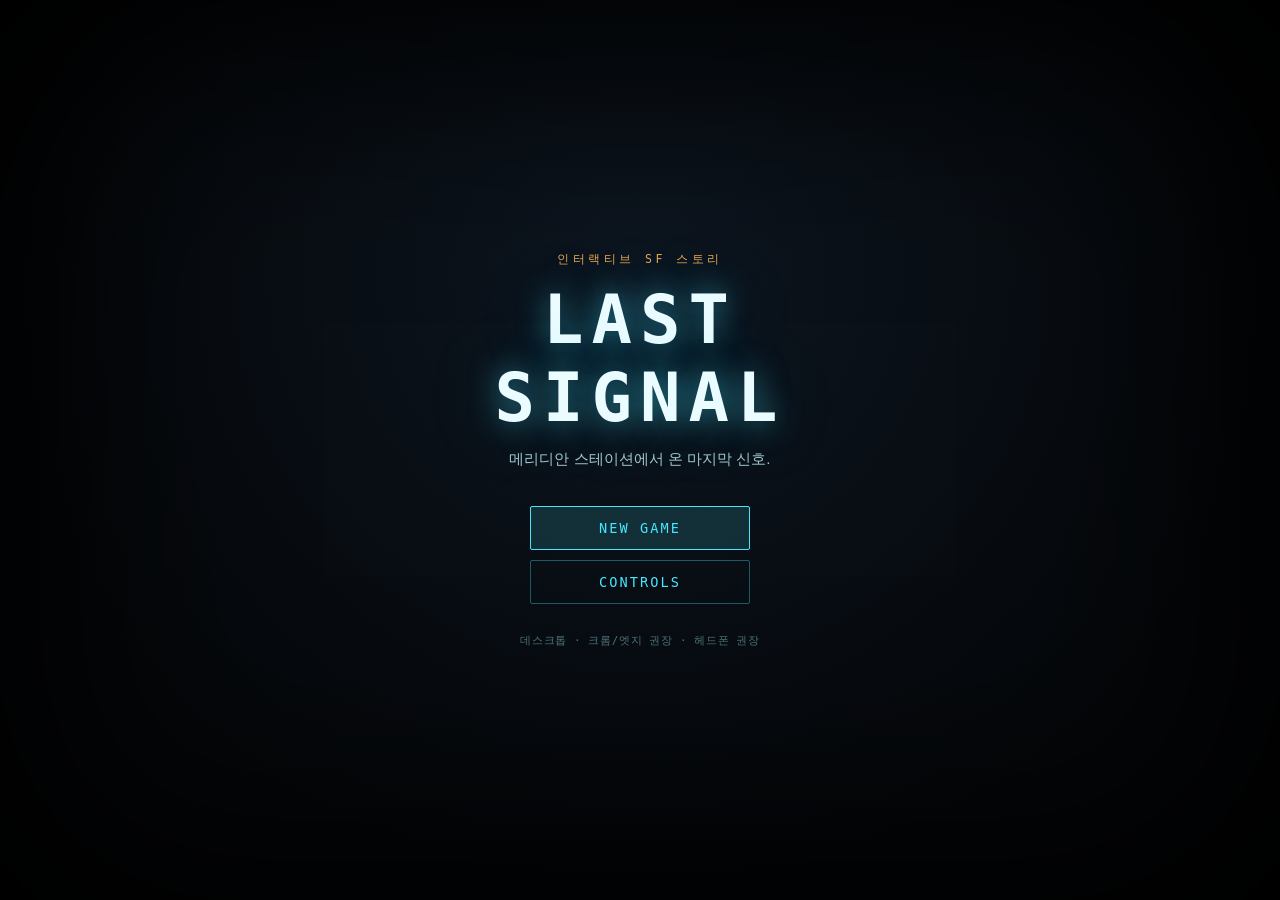
==== commit 517d7fc2: "Expand into a full 5-chapter mystery (90+ min playthrough) Rewrites the story from a 5-minute vignet" ====
--- a/index.html
+++ b/index.html
@@ -1,72 +1,157 @@
 <!DOCTYPE html>
 <html lang="ko">
 <head>
-  <meta charset="UTF-8"/>
-  <meta name="viewport" content="width=device-width,initial-scale=1.0,viewport-fit=cover"/>
-  <title>LinguaMaster — 7개 언어 마스터 코치</title>
-  <link rel="manifest" href="manifest.json"/>
-  <meta name="theme-color" content="#4F46E5"/>
-  <meta name="description" content="프랑스어, 영어, 스페인어, 중국어, 한국어, 일본어, 이탈리아어를 배우는 개인 맞춤형 언어 학습 앱"/>
-  <meta name="apple-mobile-web-app-capable" content="yes"/>
-  <link rel="preconnect" href="https://fonts.googleapis.com"/>
-  <link href="https://fonts.googleapis.com/css2?family=Plus+Jakarta+Sans:wght@400;500;600;700;800&display=swap" rel="stylesheet"/>
-  <link rel="stylesheet" href="styles.css"/>
+<meta charset="UTF-8"/>
+<meta name="viewport" content="width=device-width,initial-scale=1.0,viewport-fit=cover"/>
+<title>LAST SIGNAL — Meridian Station</title>
+<link rel="manifest" href="manifest.json"/>
+<meta name="theme-color" content="#0a0e14"/>
+<meta name="description" content="A sci-fi interactive story you explore in 3D, in your browser."/>
+<meta name="apple-mobile-web-app-capable" content="yes"/>
+<link rel="icon" href="data:image/svg+xml,<svg xmlns='http://www.w3.org/2000/svg' viewBox='0 0 100 100'><rect width='100' height='100' fill='%230a0e14'/><circle cx='50' cy='50' r='30' fill='none' stroke='%2347e6ff' stroke-width='4'/><circle cx='50' cy='50' r='6' fill='%2347e6ff'/></svg>"/>
+<link rel="stylesheet" href="css/game.css"/>
 </head>
 <body>
-  <div id="app">
 
-    <!-- ═══ ONBOARDING ═══ -->
-    <section class="view" id="view-onboard">
-      <div class="ob-progress" id="ob-progress"></div>
-      <div class="ob-content" id="ob-content"></div>
-    </section>
+<canvas id="scene"></canvas>
 
-    <!-- ═══ HOME ═══ -->
-    <section class="view" id="view-home">
-      <div class="scroll-area" id="home-content"></div>
-      <nav class="bottom-nav" id="bottom-nav"></nav>
-    </section>
+<!-- ───────────────────────── LOADING ───────────────────────── -->
+<div id="loading" class="overlay">
+  <div class="boot">
+    <div class="boot-logo">MERIDIAN <span>OS</span></div>
+    <div class="boot-bar"><div id="boot-fill" class="boot-fill"></div></div>
+    <div id="boot-line" class="boot-line">initializing systems…</div>
+  </div>
+</div>
 
-    <!-- ═══ VOCAB ═══ -->
-    <section class="view" id="view-vocab">
-      <div class="scroll-area" id="vocab-content"></div>
-      <nav class="bottom-nav" id="bottom-nav-2"></nav>
-    </section>
+<!-- ───────────────────────── TITLE ───────────────────────── -->
+<div id="title" class="overlay hidden">
+  <div class="title-vignette"></div>
+  <div class="title-content">
+    <div class="title-eyebrow">인터랙티브 SF 스토리</div>
+    <h1 class="title-logo">LAST SIGNAL</h1>
+    <p class="title-sub">메리디안 스테이션에서 온 마지막 신호.</p>
+    <div class="title-menu">
+      <button id="btn-continue" class="menu-btn primary hidden">CONTINUE</button>
+      <button id="btn-start" class="menu-btn primary">NEW GAME</button>
+      <button id="btn-howto" class="menu-btn">CONTROLS</button>
+    </div>
+    <div id="howto" class="howto hidden">
+      <div class="howto-row"><span>W A S D</span>이동</div>
+      <div class="howto-row"><span>마우스</span>시점 조작</div>
+      <div class="howto-row"><span>SHIFT</span>달리기</div>
+      <div class="howto-row"><span>SPACE</span>점프</div>
+      <div class="howto-row"><span>CTRL</span>웅크리기</div>
+      <div class="howto-row"><span>E</span>상호작용 / 대화</div>
+      <div class="howto-row"><span>J</span>수사 기록(증거/목표)</div>
+      <div class="howto-row"><span>1 2 3…</span>대화 선택지</div>
+      <div class="howto-row"><span>ESC</span>일시정지</div>
+    </div>
+    <div class="title-footer">데스크톱 · 크롬/엣지 권장 · 헤드폰 권장</div>
+  </div>
+</div>
 
-    <!-- ═══ GRAMMAR ═══ -->
-    <section class="view" id="view-grammar">
-      <div class="scroll-area" id="grammar-content"></div>
-      <nav class="bottom-nav" id="bottom-nav-3"></nav>
-    </section>
+<!-- ───────────────────────── HUD (in-game) ───────────────────────── -->
+<div id="hud" class="hidden">
+  <div id="crosshair"><span></span></div>
+  <div id="interact-prompt" class="interact-prompt hidden"><kbd>E</kbd><span id="interact-label">살펴보기</span></div>
+  <div id="objective" class="objective"><div class="objective-label">OBJECTIVE</div><div id="objective-text">신호가 발생한 구역을 찾아라</div></div>
+  <div id="vitals" class="vitals">
+    <div class="vital-name" id="player-tag">K-42</div>
+    <div class="vital-bar"><div id="vital-fill" class="vital-fill"></div></div>
+  </div>
+  <div id="fade" class="fade"></div>
+  <div id="subtitle-log" class="subtitle-log"></div>
+  <button id="btn-journal" class="journal-btn">📁 <span>수사 기록</span></button>
+  <div id="chapter-title" class="chapter-title hidden"><div class="ct-num"></div><div class="ct-name"></div></div>
+</div>
 
-    <!-- ═══ PRACTICE (speaking + listening) ═══ -->
-    <section class="view" id="view-practice">
-      <div class="scroll-area" id="practice-content"></div>
-      <nav class="bottom-nav" id="bottom-nav-4"></nav>
-    </section>
+<!-- ───────────────────────── JOURNAL ───────────────────────── -->
+<div id="journal" class="overlay hidden">
+  <div class="journal-panel">
+    <div class="journal-head">
+      <div class="pause-title">수사 기록</div>
+      <button id="btn-journal-close" class="jr-close">✕</button>
+    </div>
+    <div class="jr-section">현재 목표</div>
+    <div id="jr-objective" class="jr-objective">-</div>
+    <div class="jr-section">확보한 증거 <span id="jr-ev-count"></span></div>
+    <div id="jr-evidence" class="jr-list"></div>
+    <div class="jr-section">소지품</div>
+    <div id="jr-items" class="jr-list"></div>
+  </div>
+</div>
 
-    <!-- ═══ PROGRESS (stats + immersion + weekly test) ═══ -->
-    <section class="view" id="view-progress">
-      <div class="scroll-area" id="progress-content"></div>
-      <nav class="bottom-nav" id="bottom-nav-5"></nav>
-    </section>
+<!-- ───────────────────────── KEYPAD ───────────────────────── -->
+<div id="keypad" class="overlay hidden">
+  <div class="keypad-panel">
+    <div class="pause-title">보안 코드</div>
+    <div id="kp-display" class="kp-display">— — — —</div>
+    <div class="kp-grid">
+      <button class="kp-key" data-k="1">1</button><button class="kp-key" data-k="2">2</button><button class="kp-key" data-k="3">3</button>
+      <button class="kp-key" data-k="4">4</button><button class="kp-key" data-k="5">5</button><button class="kp-key" data-k="6">6</button>
+      <button class="kp-key" data-k="7">7</button><button class="kp-key" data-k="8">8</button><button class="kp-key" data-k="9">9</button>
+      <button class="kp-key" data-k="C">C</button><button class="kp-key" data-k="0">0</button><button class="kp-key" data-k="X">✕</button>
+    </div>
+    <div id="kp-hint" class="kp-hint">단서는 기록 속에 있다.</div>
+  </div>
+</div>
 
-    <!-- toast -->
-    <div id="toast" class="toast"></div>
+<!-- ───────────────────────── DIALOGUE ───────────────────────── -->
+<div id="dialogue" class="dialogue hidden">
+  <div class="dlg-box">
+    <div id="dlg-speaker" class="dlg-speaker">???</div>
+    <div id="dlg-text" class="dlg-text"></div>
+    <div id="dlg-choices" class="dlg-choices"></div>
+    <div id="dlg-continue" class="dlg-continue hidden">계속하려면 클릭하거나 <kbd>E</kbd></div>
+  </div>
+</div>
 
-    <!-- language switch / add-language sheet -->
-    <div id="sheet-backdrop" class="sheet-backdrop" onclick="App.closeSheet(event)">
-      <div class="sheet" id="sheet-content" onclick="event.stopPropagation()"></div>
+<!-- ───────────────────────── PAUSE ───────────────────────── -->
+<div id="pause" class="overlay hidden">
+  <div class="pause-panel">
+    <div class="pause-title">일시정지</div>
+    <div class="pause-row">
+      <label for="sens">마우스 감도</label>
+      <input type="range" id="sens" min="0.2" max="2.5" step="0.1" value="1"/>
+    </div>
+    <div class="pause-row">
+      <label for="vol">음량</label>
+      <input type="range" id="vol" min="0" max="1" step="0.05" value="0.6"/>
+    </div>
+    <button id="btn-resume" class="menu-btn primary">계속하기</button>
+    <button id="btn-quit" class="menu-btn">타이틀로</button>
+  </div>
+</div>
+
+<!-- ───────────────────────── ENDING ───────────────────────── -->
+<div id="ending" class="overlay hidden">
+  <div class="title-vignette"></div>
+  <div class="title-content">
+    <div class="title-eyebrow" id="end-eyebrow">END</div>
+    <h1 class="title-logo" id="end-title" style="font-size:2.6rem;">-</h1>
+    <p class="title-sub" id="end-desc">-</p>
+    <div class="title-menu">
+      <button id="btn-restart" class="menu-btn primary">다시 플레이</button>
     </div>
   </div>
+</div>
 
-  <script src="data/lang-fr.js"></script>
-  <script src="data/lang-en.js"></script>
-  <script src="data/lang-es.js"></script>
-  <script src="data/lang-zh.js"></script>
-  <script src="data/lang-ko.js"></script>
-  <script src="data/lang-ja.js"></script>
-  <script src="data/lang-it.js"></script>
-  <script src="app.js"></script>
+<div id="unsupported" class="overlay hidden">
+  <div class="title-content">
+    <h1 class="title-logo" style="font-size:1.8rem;">WebGL 미지원</h1>
+    <p class="title-sub">이 브라우저 또는 기기에서는 3D 렌더링을 사용할 수 없습니다. 최신 데스크톱 Chrome, Edge, Firefox에서 열어주세요.</p>
+  </div>
+</div>
+
+<script type="importmap">
+{
+  "imports": {
+    "three": "./js/vendor/three/three.module.js",
+    "three/addons/": "./js/vendor/three/addons/"
+  }
+}
+</script>
+<script type="module" src="js/game/main.js"></script>
 </body>
 </html>
--- a/css/game.css
+++ b/css/game.css
@@ -0,0 +1,136 @@
+@font-face{font-family:'JetBrains';src:local('JetBrains Mono'),local('Consolas');}
+:root{
+  --cyan:#47e6ff; --cyan-dim:#1c6b7a; --amber:#ffb454; --danger:#ff5470;
+  --bg:#05070a; --panel:rgba(8,14,20,.86); --border:rgba(71,230,255,.35);
+  --font-ui:'Segoe UI','Pretendard',-apple-system,sans-serif;
+  --font-mono:'JetBrains Mono',ui-monospace,'Consolas',monospace;
+}
+*,*::before,*::after{box-sizing:border-box;margin:0;padding:0;}
+html,body{width:100%;height:100%;overflow:hidden;background:var(--bg);}
+body{font-family:var(--font-ui);color:#eaf6f8;-webkit-font-smoothing:antialiased;user-select:none;}
+#scene{position:fixed;inset:0;display:block;outline:none;}
+
+.hidden{display:none !important;}
+
+.overlay{position:fixed;inset:0;display:flex;align-items:center;justify-content:center;z-index:30;background:var(--bg);}
+
+/* ── boot / loading ── */
+.boot{width:min(440px,86vw);text-align:center;}
+.boot-logo{font-family:var(--font-mono);font-size:1.15rem;letter-spacing:.35em;color:var(--cyan);text-shadow:0 0 18px rgba(71,230,255,.6);}
+.boot-logo span{color:var(--amber);}
+.boot-bar{margin:22px 0 12px;height:3px;width:100%;background:rgba(71,230,255,.15);position:relative;overflow:hidden;border-radius:2px;}
+.boot-fill{position:absolute;left:0;top:0;bottom:0;width:0%;background:linear-gradient(90deg,var(--cyan-dim),var(--cyan));transition:width .25s ease;}
+.boot-line{font-family:var(--font-mono);font-size:.72rem;letter-spacing:.08em;color:#6fb8c4;}
+
+/* ── title ── */
+#title,#ending{background:radial-gradient(ellipse at 50% 30%,#0d1620 0%,#05070a 70%);}
+.title-vignette{position:absolute;inset:0;box-shadow:inset 0 0 220px 60px #000;pointer-events:none;}
+.title-content{position:relative;z-index:2;text-align:center;max-width:560px;padding:24px;}
+.title-eyebrow{font-family:var(--font-mono);letter-spacing:.3em;font-size:.72rem;color:var(--amber);text-transform:uppercase;margin-bottom:14px;opacity:.9;}
+.title-logo{font-family:var(--font-mono);font-size:clamp(2.4rem,7vw,4.2rem);letter-spacing:.12em;color:#eafcff;text-shadow:0 0 30px rgba(71,230,255,.55),0 0 80px rgba(71,230,255,.25);margin-bottom:10px;}
+.title-sub{color:#9fc7cf;font-size:.95rem;margin-bottom:34px;line-height:1.6;}
+.title-menu{display:flex;flex-direction:column;gap:10px;align-items:center;}
+.menu-btn{font-family:var(--font-mono);letter-spacing:.15em;font-size:.85rem;padding:13px 42px;background:transparent;border:1px solid var(--border);color:var(--cyan);border-radius:2px;cursor:pointer;transition:all .15s;min-width:220px;}
+.menu-btn:hover{background:rgba(71,230,255,.1);box-shadow:0 0 22px rgba(71,230,255,.25);}
+.menu-btn.primary{background:rgba(71,230,255,.14);border-color:var(--cyan);}
+.menu-btn.primary:hover{background:rgba(71,230,255,.24);}
+.title-footer{margin-top:30px;font-size:.68rem;color:#4c7078;font-family:var(--font-mono);letter-spacing:.06em;}
+.howto{margin:6px 0 26px;padding:16px 20px;border:1px solid var(--border);background:rgba(71,230,255,.05);border-radius:4px;text-align:left;}
+.howto-row{display:flex;justify-content:space-between;gap:20px;font-size:.82rem;padding:4px 0;color:#cdeef2;}
+.howto-row span{font-family:var(--font-mono);color:var(--amber);font-size:.76rem;letter-spacing:.05em;}
+
+/* ── HUD ── */
+#hud{position:fixed;inset:0;z-index:10;pointer-events:none;}
+#crosshair{position:absolute;left:50%;top:50%;width:6px;height:6px;transform:translate(-50%,-50%);}
+#crosshair span{display:block;width:100%;height:100%;border:1px solid rgba(234,252,255,.75);border-radius:50%;box-shadow:0 0 6px rgba(71,230,255,.5);}
+.interact-prompt{position:absolute;left:50%;top:56%;transform:translate(-50%,0);display:flex;align-items:center;gap:10px;background:var(--panel);border:1px solid var(--border);padding:8px 16px 8px 10px;border-radius:3px;font-size:.82rem;backdrop-filter:blur(2px);}
+.interact-prompt kbd{font-family:var(--font-mono);background:rgba(71,230,255,.15);border:1px solid var(--cyan);color:var(--cyan);padding:2px 8px;border-radius:3px;font-size:.78rem;}
+.objective{position:absolute;top:22px;left:22px;font-family:var(--font-mono);max-width:320px;}
+.objective-label{font-size:.62rem;letter-spacing:.28em;color:var(--amber);opacity:.85;margin-bottom:4px;}
+#objective-text{font-size:.82rem;color:#dff4f7;text-shadow:0 1px 4px #000;}
+.vitals{position:absolute;top:22px;right:22px;text-align:right;font-family:var(--font-mono);}
+.vital-name{font-size:.68rem;letter-spacing:.2em;color:var(--cyan);margin-bottom:6px;}
+.vital-bar{width:150px;height:5px;background:rgba(255,255,255,.12);border-radius:3px;overflow:hidden;}
+.vital-fill{height:100%;width:100%;background:linear-gradient(90deg,var(--cyan-dim),var(--cyan));transition:width .4s;}
+.fade{position:absolute;inset:0;background:#000;opacity:0;pointer-events:none;transition:opacity .6s ease;}
+.fade.show{opacity:1;}
+.subtitle-log{position:absolute;bottom:120px;left:50%;transform:translateX(-50%);max-width:640px;text-align:center;font-size:.8rem;color:#bfe8ee;text-shadow:0 1px 6px #000;opacity:0;transition:opacity .5s;font-family:var(--font-mono);}
+.subtitle-log.show{opacity:1;}
+
+/* ── dialogue ── */
+.dialogue{position:fixed;left:0;right:0;bottom:0;z-index:20;display:flex;justify-content:center;padding:0 20px 34px;pointer-events:none;}
+.dlg-box{pointer-events:auto;width:min(680px,94vw);background:var(--panel);border:1px solid var(--border);border-radius:6px;padding:20px 24px;backdrop-filter:blur(6px);box-shadow:0 10px 50px rgba(0,0,0,.55);}
+.dlg-speaker{font-family:var(--font-mono);font-size:.75rem;letter-spacing:.2em;color:var(--amber);margin-bottom:8px;text-transform:uppercase;}
+.dlg-text{font-size:1rem;line-height:1.65;color:#eef8fa;min-height:2.6em;}
+.dlg-text .cursor{opacity:.6;animation:blink 1s step-start infinite;}
+@keyframes blink{50%{opacity:0;}}
+.dlg-choices{display:flex;flex-direction:column;gap:8px;margin-top:16px;}
+.dlg-choice{text-align:left;background:rgba(71,230,255,.06);border:1px solid var(--border);color:#dff4f7;padding:10px 14px;border-radius:4px;cursor:pointer;font-size:.88rem;transition:all .12s;font-family:var(--font-ui);display:flex;gap:10px;}
+.dlg-choice:hover,.dlg-choice.hi{background:rgba(71,230,255,.16);border-color:var(--cyan);}
+.dlg-choice .num{font-family:var(--font-mono);color:var(--cyan);opacity:.8;}
+.dlg-continue{margin-top:14px;font-size:.72rem;color:#6fb8c4;font-family:var(--font-mono);text-align:right;}
+.dlg-continue kbd{border:1px solid var(--cyan);border-radius:3px;padding:1px 6px;color:var(--cyan);}
+
+/* ── pause ── */
+#pause{background:rgba(3,6,9,.86);backdrop-filter:blur(4px);}
+.pause-panel{width:min(360px,90vw);background:var(--panel);border:1px solid var(--border);border-radius:6px;padding:26px;}
+.pause-title{font-family:var(--font-mono);letter-spacing:.2em;color:var(--cyan);font-size:1rem;margin-bottom:20px;}
+.pause-row{display:flex;flex-direction:column;gap:6px;margin-bottom:18px;font-size:.8rem;color:#cdeef2;}
+.pause-row input{width:100%;accent-color:var(--cyan);}
+#pause .menu-btn{width:100%;min-width:0;margin-top:6px;}
+
+@media (max-width:720px){
+  .title-logo{font-size:2.2rem;}
+  .dlg-box{padding:16px 18px;}
+}
+
+/* ── journal ── */
+.journal-btn{position:absolute;top:84px;left:22px;pointer-events:auto;display:flex;align-items:center;gap:6px;background:var(--panel);border:1px solid var(--border);color:var(--cyan);padding:8px 14px;border-radius:4px;font-size:.78rem;font-family:var(--font-mono);cursor:pointer;letter-spacing:.06em;}
+.journal-btn:hover{background:rgba(71,230,255,.12);}
+#journal{background:rgba(3,6,9,.88);backdrop-filter:blur(4px);}
+.journal-panel{width:min(520px,92vw);max-height:82vh;overflow-y:auto;background:var(--panel);border:1px solid var(--border);border-radius:6px;padding:24px;}
+.journal-head{display:flex;justify-content:space-between;align-items:center;margin-bottom:6px;}
+.jr-close{background:none;border:1px solid var(--border);color:var(--cyan);width:32px;height:32px;border-radius:4px;cursor:pointer;font-size:.9rem;}
+.jr-section{font-family:var(--font-mono);font-size:.68rem;letter-spacing:.24em;color:var(--amber);margin:18px 0 8px;text-transform:uppercase;}
+.jr-objective{font-size:.9rem;color:#dff4f7;line-height:1.55;}
+.jr-list{display:flex;flex-direction:column;gap:8px;}
+.jr-card{border:1px solid rgba(71,230,255,.22);background:rgba(71,230,255,.05);border-radius:4px;padding:10px 12px;}
+.jr-card .jr-name{font-size:.84rem;font-weight:600;color:var(--cyan);margin-bottom:4px;font-family:var(--font-mono);}
+.jr-card .jr-desc{font-size:.8rem;color:#b9dbe1;line-height:1.5;}
+.jr-empty{font-size:.8rem;color:#557880;font-style:italic;}
+
+/* ── keypad ── */
+#keypad{background:rgba(3,6,9,.85);backdrop-filter:blur(4px);}
+.keypad-panel{width:min(280px,86vw);background:var(--panel);border:1px solid var(--border);border-radius:6px;padding:22px;text-align:center;}
+.kp-display{font-family:var(--font-mono);font-size:1.5rem;letter-spacing:.35em;color:var(--cyan);background:rgba(71,230,255,.06);border:1px solid var(--border);border-radius:4px;padding:10px 0 10px .35em;margin:14px 0;}
+.kp-display.err{color:var(--danger);border-color:var(--danger);animation:shake .3s;}
+.kp-display.ok{color:#7ef0c8;border-color:#7ef0c8;}
+@keyframes shake{0%,100%{transform:translateX(0)}25%{transform:translateX(-6px)}75%{transform:translateX(6px)}}
+.kp-grid{display:grid;grid-template-columns:repeat(3,1fr);gap:8px;}
+.kp-key{font-family:var(--font-mono);font-size:1.05rem;padding:12px 0;background:rgba(71,230,255,.07);border:1px solid var(--border);color:#dff4f7;border-radius:4px;cursor:pointer;transition:background .1s;}
+.kp-key:hover{background:rgba(71,230,255,.18);}
+.kp-hint{margin-top:12px;font-size:.72rem;color:#557880;font-family:var(--font-mono);}
+
+/* ── chapter title card ── */
+.chapter-title{position:absolute;left:50%;top:34%;transform:translateX(-50%);text-align:center;pointer-events:none;opacity:0;transition:opacity 1.2s ease;}
+.chapter-title.show{opacity:1;}
+.ct-num{font-family:var(--font-mono);font-size:.75rem;letter-spacing:.5em;color:var(--amber);margin-bottom:10px;padding-left:.5em;}
+.ct-name{font-family:var(--font-mono);font-size:1.7rem;letter-spacing:.24em;color:#eafcff;text-shadow:0 0 26px rgba(71,230,255,.5);padding-left:.24em;}
+
+/* ── touch controls ── */
+#touch-ui{position:fixed;inset:0;z-index:15;pointer-events:none;}
+#joy-zone{position:absolute;left:0;top:0;bottom:0;width:45%;pointer-events:auto;touch-action:none;}
+#look-zone{position:absolute;right:0;top:0;bottom:0;width:55%;pointer-events:auto;touch-action:none;}
+#joy-base{position:absolute;left:36px;bottom:36px;width:120px;height:120px;border-radius:50%;border:1.5px solid var(--border);background:rgba(71,230,255,.06);opacity:.5;transition:opacity .2s;pointer-events:none;}
+#joy-nub{position:absolute;left:50%;top:50%;width:52px;height:52px;margin:-26px 0 0 -26px;border-radius:50%;background:rgba(71,230,255,.28);border:1.5px solid var(--cyan);box-shadow:0 0 14px rgba(71,230,255,.35);}
+#btn-jump{position:absolute;right:26px;bottom:48px;width:64px;height:64px;border-radius:50%;border:1.5px solid var(--border);background:rgba(71,230,255,.1);color:var(--cyan);font-size:1.2rem;pointer-events:auto;touch-action:manipulation;}
+#btn-pause-touch{position:absolute;right:18px;top:64px;width:44px;height:44px;border-radius:8px;border:1px solid var(--border);background:rgba(8,14,20,.7);color:var(--cyan);font-size:.85rem;font-family:var(--font-mono);pointer-events:auto;touch-action:manipulation;}
+body.touch #hud{z-index:16;} /* above #touch-ui so the tappable prompt wins; hud itself is pointer-events:none */
+body.touch .interact-prompt{pointer-events:auto;cursor:pointer;padding:12px 20px 12px 14px;top:52%;}
+body.touch .interact-prompt kbd{display:none;}
+body.touch .interact-prompt::before{content:'👆';margin-right:2px;}
+body.touch .dlg-continue{text-align:center;}
+body.touch #crosshair span{width:5px;height:5px;}
+body.touch .objective{max-width:56vw;}
+body.touch .howto-row{display:none;}
+body.touch #howto::after{content:'왼쪽 화면 · 가상 조이스틱으로 이동\A오른쪽 화면 · 드래그로 시점 조작\A프롬프트 탭 · 상호작용 / 대화 진행\A▲ 버튼 · 점프';white-space:pre-line;font-size:.85rem;line-height:1.9;color:#cdeef2;}
